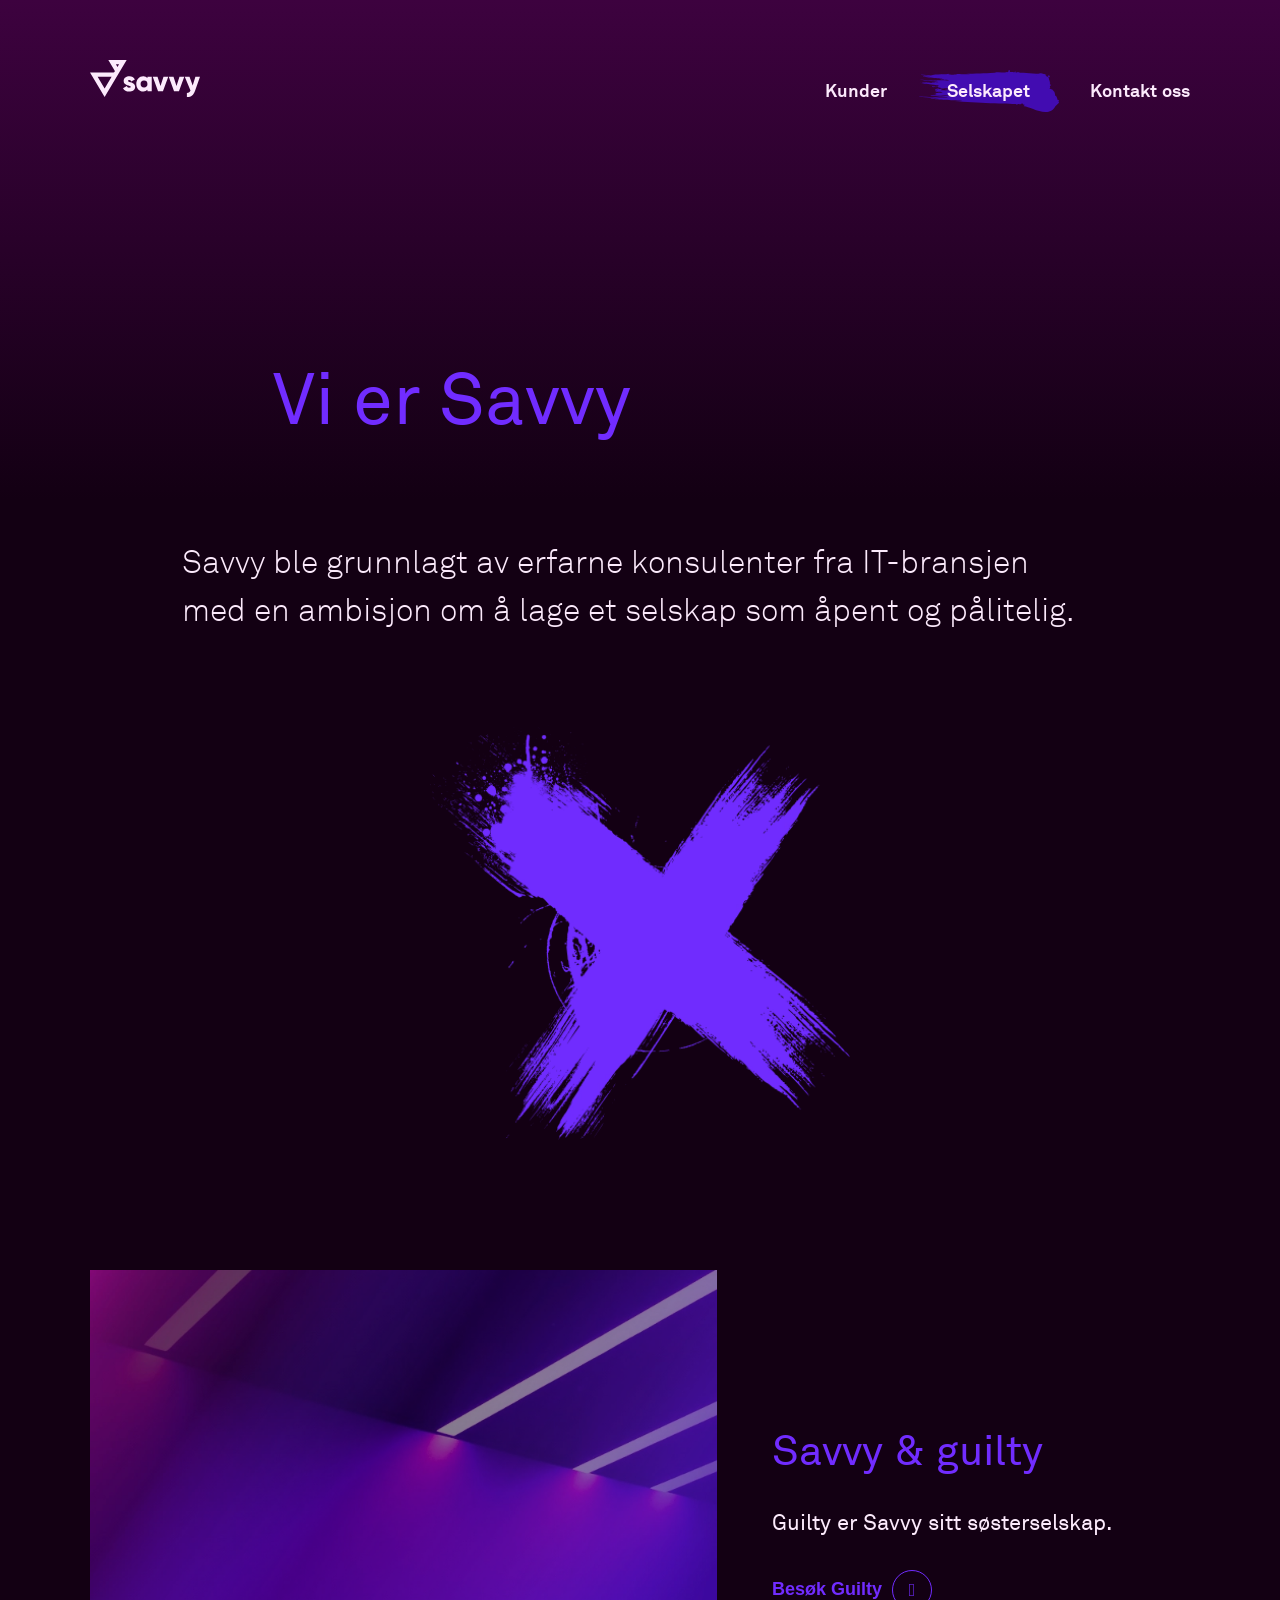
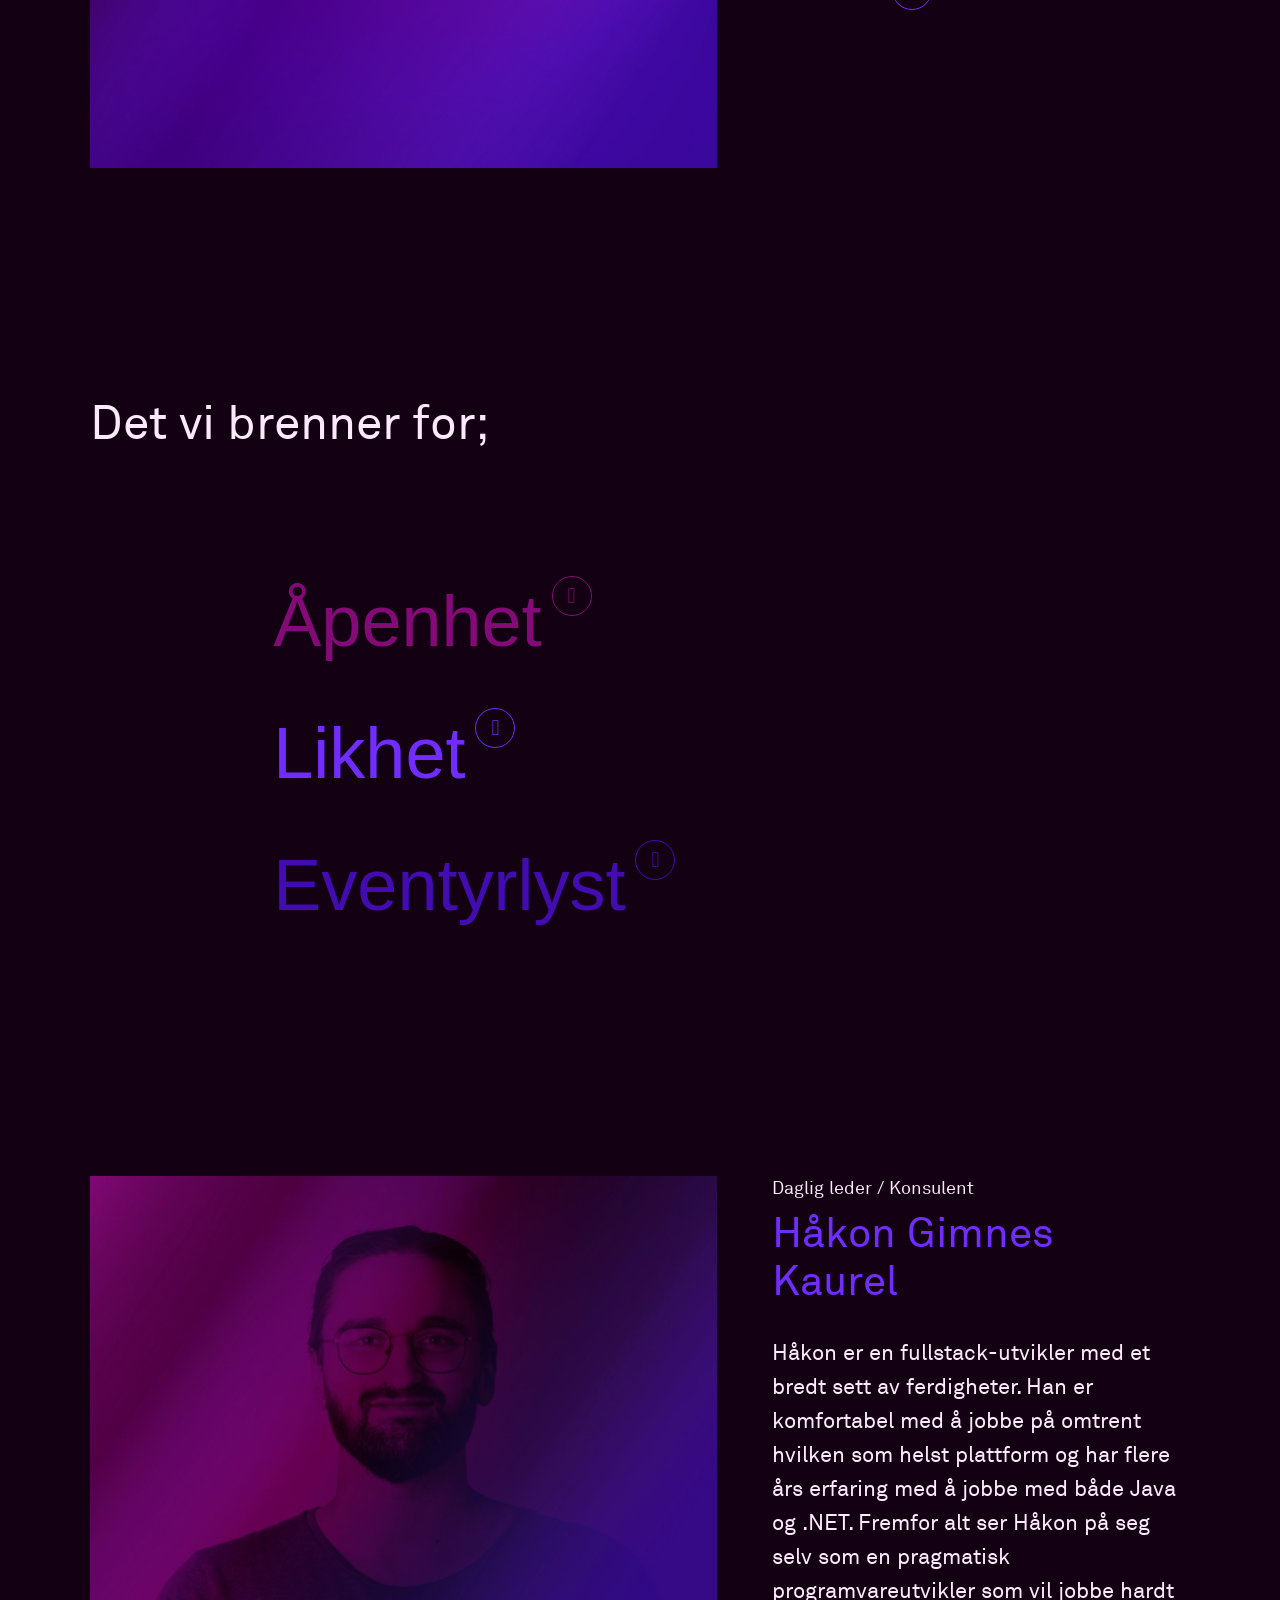
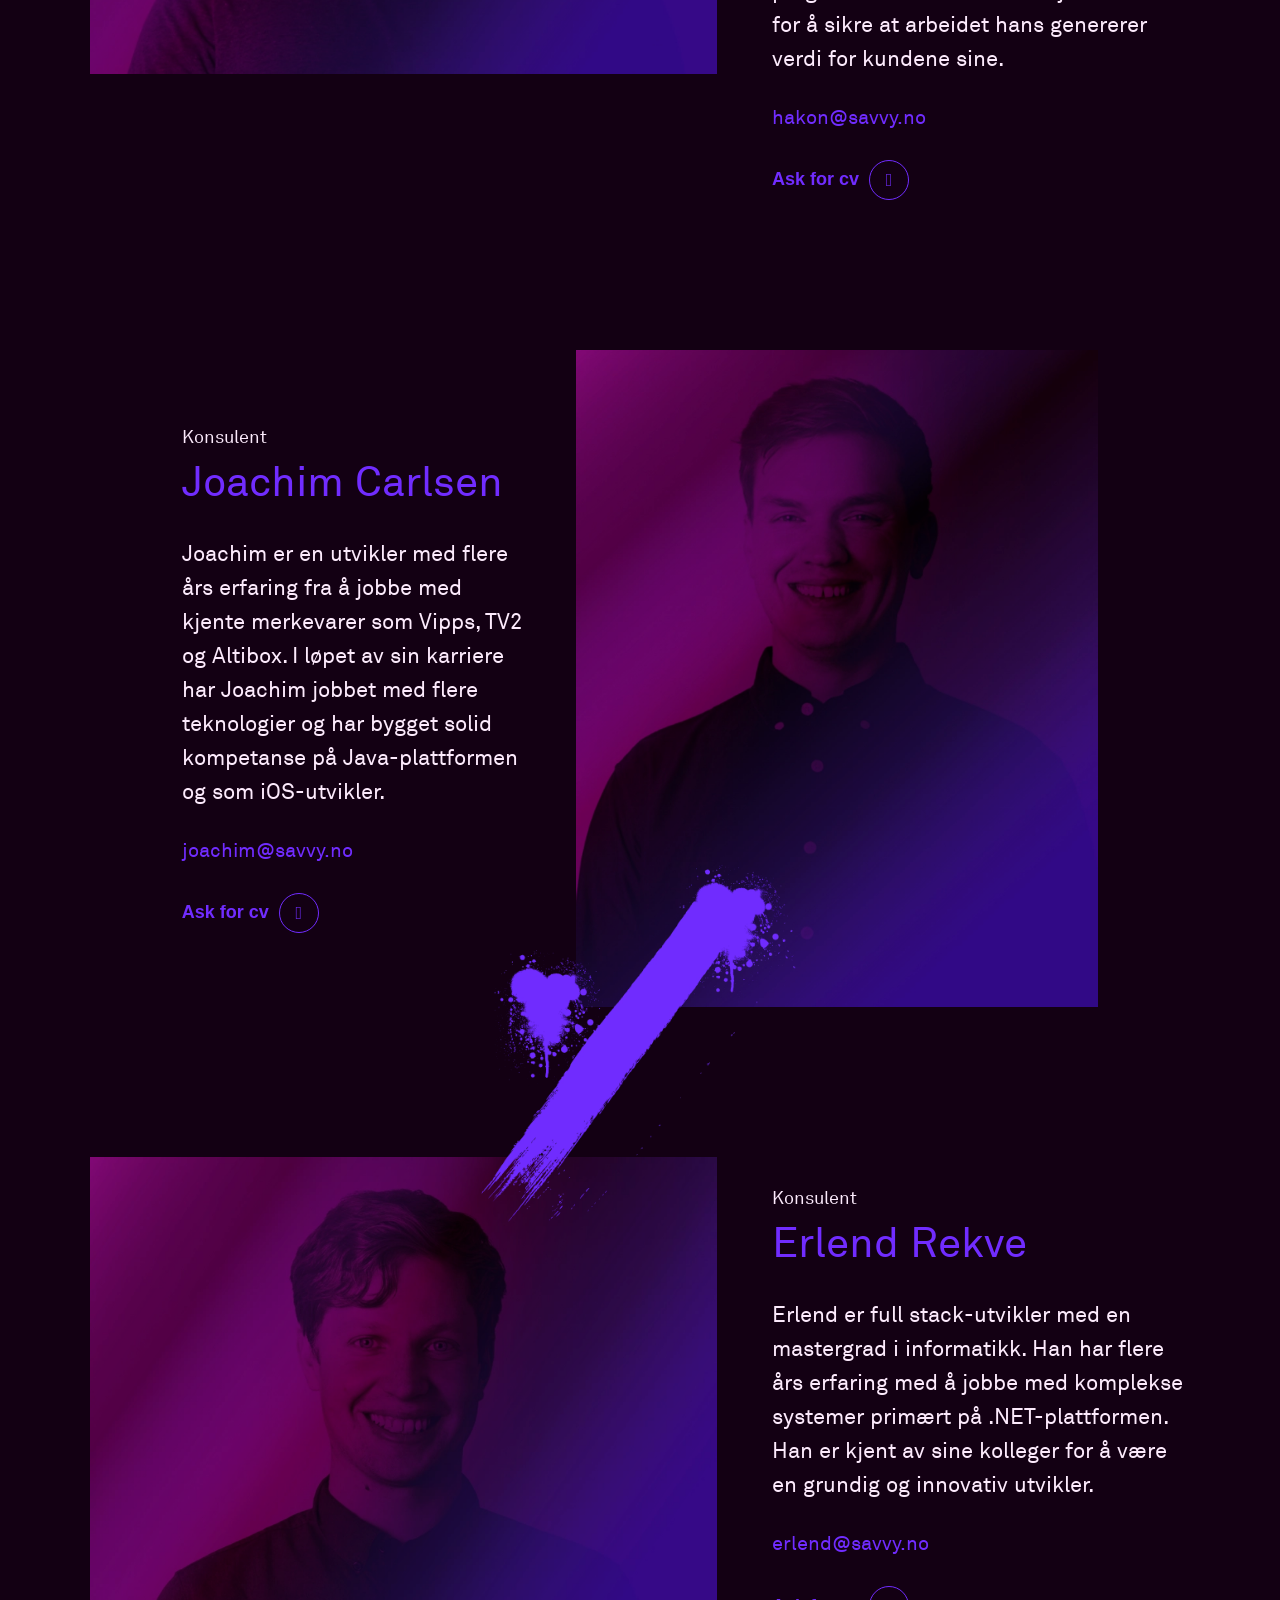
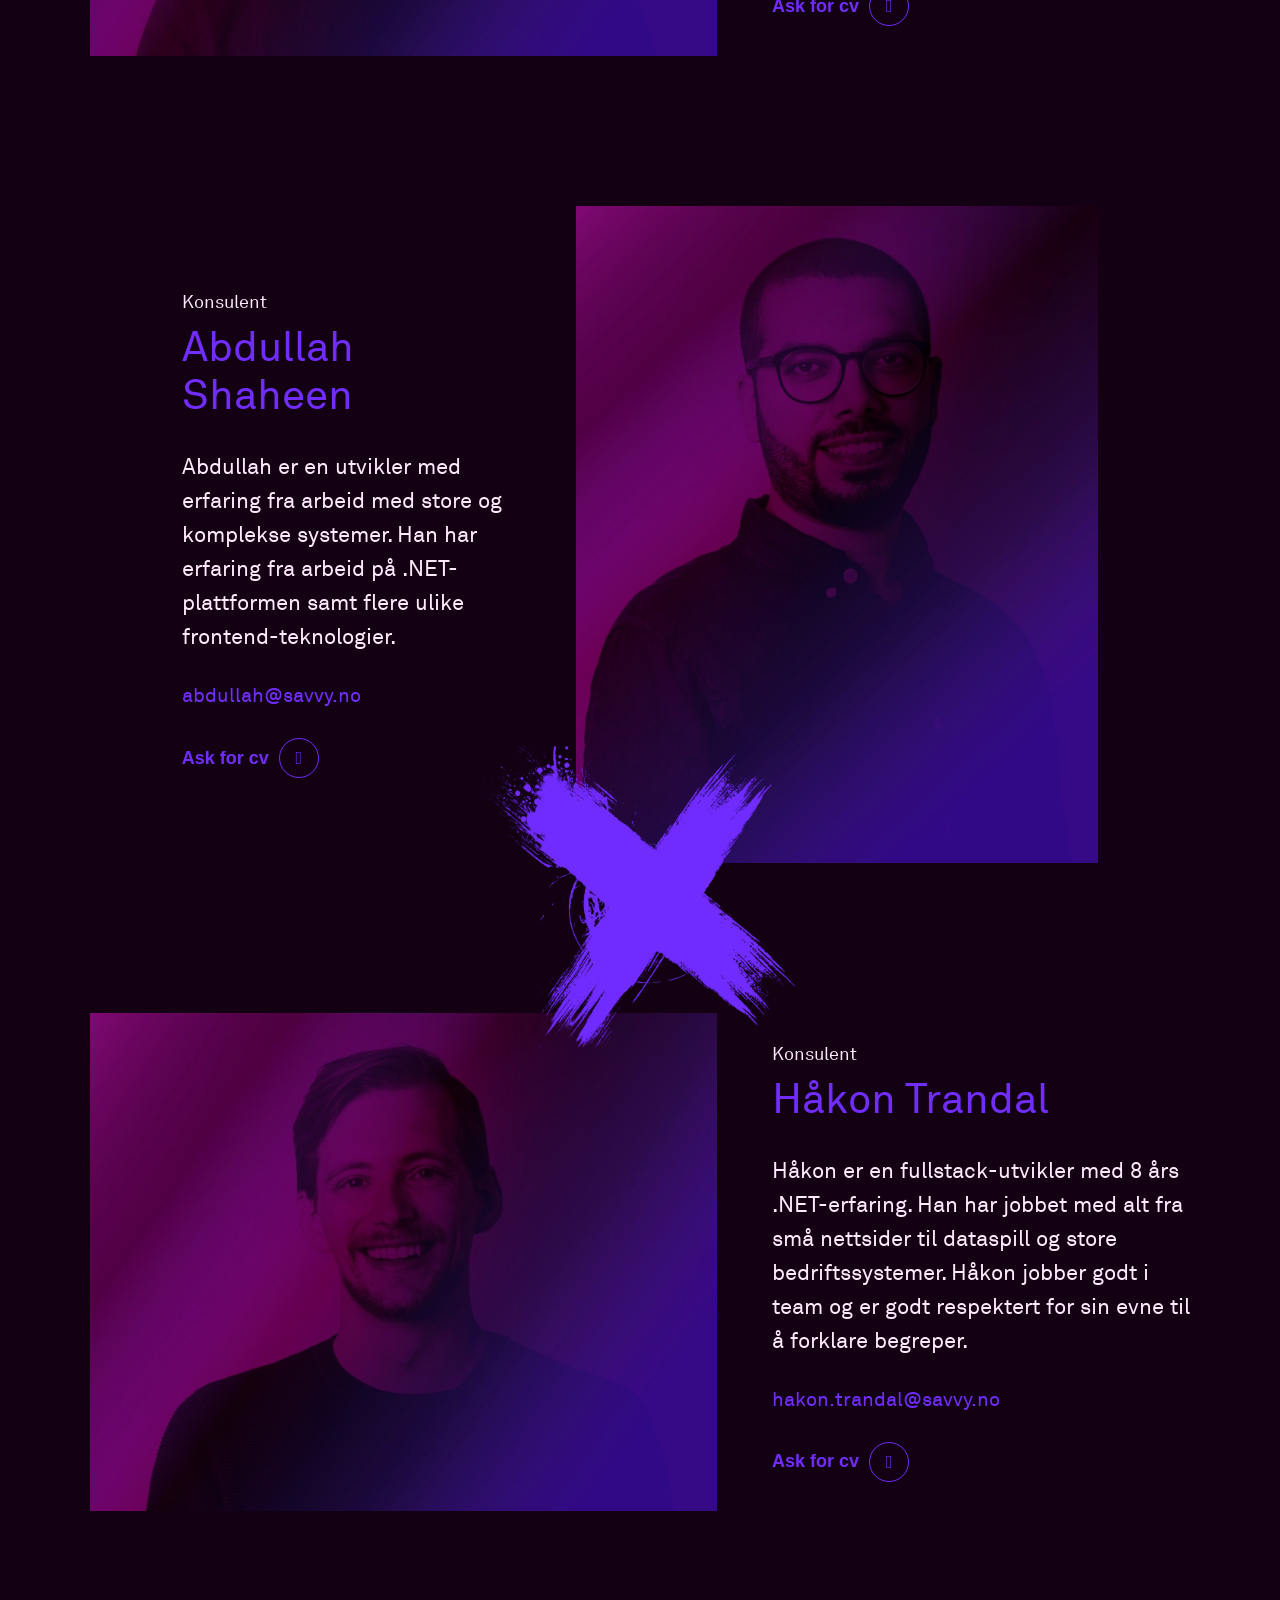
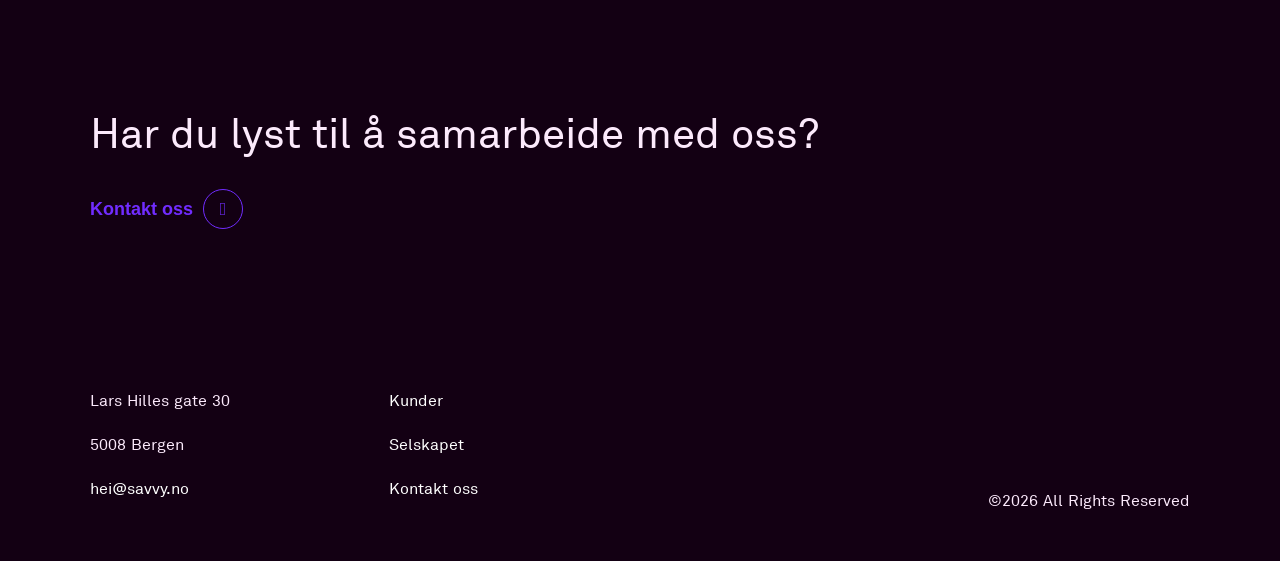
==== agency/index.html @ d8231110 "auto-update - 2022-02-04 08:45:28" ====
<!doctype html>
<html data-n-head-ssr lang="en" prefix="og: http://ogp.me/ns#" data-n-head="%7B%22lang%22:%7B%22ssr%22:%22en%22%7D,%22prefix%22:%7B%22ssr%22:%22og:%20http://ogp.me/ns#%22%7D%7D">
  <head>
    <title>savvy</title><meta data-n-head="ssr" charset="utf-8"><meta data-n-head="ssr" name="viewport" content="width=device-width,initial-scale=1"><meta data-n-head="ssr" data-hid="og:title" name="og:title" property="og:title" content="Savvy | Konsulentselskap med fokus på folk og nyskapning"><meta data-n-head="ssr" data-hid="og:type" name="og:type" property="og:type" content="website"><meta data-n-head="ssr" data-hid="og:url" name="og:url" property="og:url" content="https://savvy.no"><meta data-n-head="ssr" data-hid="og:image" name="og:image" property="og:image" content="https://savvy.no/images/savvy_og.png"><meta data-n-head="ssr" data-hid="og:description" name="og:description" property="og:description" content="Vi er Savvy, et konsulentselskap som ønsker å samle de triveligste og flinkeste teknologene, hvor fokuset skal være på de ansatte og innovasjon."><meta data-n-head="ssr" data-hid="og:image:alt" name="og:image:alt" property="og:image:alt" content="Savvy"><meta data-n-head="ssr" data-hid="description" name="description" content="This is our agency!"><link data-n-head="ssr" rel="icon" type="image/x-icon" href="/favicon.png"><script data-n-head="ssr" data-hid="gtm-script">window._gtm_init||(window._gtm_init=1,function(t,e,n,a,o){t[n]=1==t[n]||"yes"==e[n]||1==e[n]||1==e.msDoNotTrack||t[a]&&t[a][o]&&t[a][o]()?1:0}(window,navigator,"doNotTrack","external","msTrackingProtectionEnabled"),function(a,o,i,g,m){a[m]={},a._gtm_inject=function(t){var e,n;a.doNotTrack||a[m][t]||(a[m][t]=1,a[g]=a[g]||[],a[g].push({"gtm.start":(new Date).getTime(),event:"gtm.js"}),e=o.getElementsByTagName(i)[0],(n=o.createElement(i)).async=!0,n.src="https://www.googletagmanager.com/gtm.js?id="+t,e.parentNode.insertBefore(n,e))},a._gtm_inject("GTM-NCL695S")}(window,document,"script","dataLayer","_gtm_ids"))</script><link rel="preload" href="/_nuxt/3bd3997.js" as="script"><link rel="preload" href="/_nuxt/ba0e0f5.js" as="script"><link rel="preload" href="/_nuxt/c9b01bc.js" as="script"><link rel="preload" href="/_nuxt/2f95461.js" as="script"><link rel="preload" href="/_nuxt/d6977f6.js" as="script"><style data-vue-ssr-id="eeb1430e:0 12a843dd:0 132b19c5:0 e933454e:0 b08a66ae:0 517a8dd7:0 fa7ff0ca:0 5c346d62:0 7bfa4e34:0 61dab591:0 4977b148:0 29391186:0 f26c93b8:0">.container{margin-left:auto;margin-right:auto;padding-left:1.25rem;padding-right:1.25rem}@media screen and (max-width:576px){.container{max-width:100%}}@media screen and (min-width:576px)and (max-width:768px){.container{max-width:100%}}@media screen and (min-width:768px)and (max-width:992px){.container{max-width:100%}}@media screen and (min-width:992px)and (max-width:1200px){.container{max-width:960px}}@media screen and (min-width:1200px)and (max-width:1400px){.container{max-width:1140px}}@media screen and (min-width:1400px){.container{max-width:1320px}}.row{display:grid;grid-template-columns:repeat(24,1fr)}.column{grid-column:1/25}.column-1{grid-column:2/24}.column-2{grid-column:3/23}@media screen and (max-width:992px){.column-2{grid-column:1/25}}.column-3{grid-column:4/22}.column-4{grid-column:5/21}@media screen and (max-width:992px){.column-4{grid-column:1/25}}.column-5{grid-column:6/20}.column--offset-1\/2{grid-column-start:13}.column--span-1\/2{grid-column-end:span 12}body,html{margin:0;padding:0}section{margin-top:12.5rem;margin-bottom:12.5rem}@media screen and (max-width:768px){section{margin-top:6.25rem;margin-bottom:6.25rem}}img{width:100%;height:auto;display:block}address{font-style:normal}@font-face{font-family:Akkurat;src:url(/_nuxt/fonts/akkurat-bold.84fb80e.ttf);font-weight:700;font-display:swap}@font-face{font-family:Akkurat;src:url(/_nuxt/fonts/akkurat.b243cfd.ttf);font-weight:400;font-display:swap}@font-face{font-family:Akkurat;src:url(/_nuxt/fonts/akkurat-light.645acec.ttf);font-weight:300;font-display:swap}@font-face{font-family:Akkurat;src:url(/_nuxt/fonts/akkurat-italic.4941abc.ttf);font-style:italic;font-display:swap}body,html{font-family:Akkurat,Arial,Helvetica,sans-serif;color:#fceafc}.h1,h1{font-size:4.5rem;line-height:4.75rem;font-weight:400;color:#712cff;margin-bottom:1rem;display:block}@media screen and (max-width:768px){.h1,h1{font-size:3.125rem}}.h2,h2{font-size:3rem;line-height:7rem;margin-bottom:6.25rem}.h2,.h3,h2,h3{color:#712cff;font-weight:400;display:block}.h3,h3{font-size:2.625rem;line-height:3rem}.h3,h3,p{margin-bottom:1.875rem}p{font-size:1.375rem;font-weight:400;line-height:2.125rem;display:block}.paragraph-small{font-size:1.25rem;line-height:1.5rem;margin-bottom:1.875rem}.paragraph-large{font-size:2rem;font-weight:300;line-height:3rem}a{text-decoration:none;display:inline-block}a.focus-visible,a:focus-visible{outline:1px solid #fff;outline-offset:.625rem}a:hover{color:#712cff}small{font-size:1.125rem;margin-bottom:.625rem}.smaller,small{line-height:1.5rem;display:block}.smaller{font-size:1rem}.relative{position:relative}.overflow-hidden{overflow:hidden}.bg-background{background-color:#130013}.border-color-background{border-color:#130013}.color-background{color:#130013}.bg-background-light{background-color:rgba(0,0,0,.16078)}.border-color-background-light{border-color:rgba(0,0,0,.16078)}.color-background-light{color:rgba(0,0,0,.16078)}.bg-secondary{background-color:#fceafc}.border-color-secondary{border-color:#fceafc}.color-secondary{color:#fceafc}.bg-magenta{background-color:#e01de0}.border-color-magenta{border-color:#e01de0}.color-magenta{color:#e01de0}.bg-secondary-dark{background-color:#830a77}.border-color-secondary-dark{border-color:#830a77}.color-secondary-dark{color:#830a77}.bg-secondary-darker{background-color:#3d023f}.border-color-secondary-darker{border-color:#3d023f}.color-secondary-darker{color:#3d023f}.bg-primary-dark{background-color:#420cb1}.border-color-primary-dark{border-color:#420cb1}.color-primary-dark{color:#420cb1}.bg-primary{background-color:#712cff}.border-color-primary{border-color:#712cff}.color-primary{color:#712cff}.sr-only:not(:focus):not(:active){clip:rect(0 0 0 0);-webkit-clip-path:inset(50%);clip-path:inset(50%);height:1px;overflow:hidden;position:absolute;white-space:nowrap;width:1px}.vertical-align-center{display:grid;justify-items:start;align-content:center;height:100%}/*!
 * Font Awesome Pro 5.15.4 by @fontawesome - https://fontawesome.com
 * License - https://fontawesome.com/license (Commercial License)
 */.fa,.fab,.fad,.fal,.far,.fas{-moz-osx-font-smoothing:grayscale;-webkit-font-smoothing:antialiased;display:inline-block;font-style:normal;font-feature-settings:normal;font-variant:normal;text-rendering:auto;line-height:1}.fa-lg{font-size:1.33333em;line-height:.75em;vertical-align:-.0667em}.fa-xs{font-size:.75em}.fa-sm{font-size:.875em}.fa-1x{font-size:1em}.fa-2x{font-size:2em}.fa-3x{font-size:3em}.fa-4x{font-size:4em}.fa-5x{font-size:5em}.fa-6x{font-size:6em}.fa-7x{font-size:7em}.fa-8x{font-size:8em}.fa-9x{font-size:9em}.fa-10x{font-size:10em}.fa-fw{text-align:center;width:1.25em}.fa-ul{list-style-type:none;margin-left:2.5em;padding-left:0}.fa-ul>li{position:relative}.fa-li{left:-2em;position:absolute;text-align:center;width:2em;line-height:inherit}.fa-border{border:.08em solid #eee;border-radius:.1em;padding:.2em .25em .15em}.fa-pull-left{float:left}.fa-pull-right{float:right}.fa.fa-pull-left,.fab.fa-pull-left,.fal.fa-pull-left,.far.fa-pull-left,.fas.fa-pull-left{margin-right:.3em}.fa.fa-pull-right,.fab.fa-pull-right,.fal.fa-pull-right,.far.fa-pull-right,.fas.fa-pull-right{margin-left:.3em}.fa-spin{-webkit-animation:fa-spin 2s linear infinite;animation:fa-spin 2s linear infinite}.fa-pulse{-webkit-animation:fa-spin 1s steps(8) infinite;animation:fa-spin 1s steps(8) infinite}@-webkit-keyframes fa-spin{0%{transform:rotate(0)}to{transform:rotate(1turn)}}@keyframes fa-spin{0%{transform:rotate(0)}to{transform:rotate(1turn)}}.fa-rotate-90{transform:rotate(90deg)}.fa-rotate-180{transform:rotate(180deg)}.fa-rotate-270{transform:rotate(270deg)}.fa-flip-horizontal{transform:scaleX(-1)}.fa-flip-vertical{transform:scaleY(-1)}.fa-flip-both,.fa-flip-horizontal.fa-flip-vertical{transform:scale(-1)}:root .fa-flip-both,:root .fa-flip-horizontal,:root .fa-flip-vertical,:root .fa-rotate-180,:root .fa-rotate-270,:root .fa-rotate-90{filter:none}.fa-stack{display:inline-block;height:2em;line-height:2em;position:relative;vertical-align:middle;width:2.5em}.fa-stack-1x,.fa-stack-2x{left:0;position:absolute;text-align:center;width:100%}.fa-stack-1x{line-height:inherit}.fa-stack-2x{font-size:2em}.fa-inverse{color:#fff}.fa-500px:before{content:"\f26e"}.fa-abacus:before{content:"\f640"}.fa-accessible-icon:before{content:"\f368"}.fa-accusoft:before{content:"\f369"}.fa-acorn:before{content:"\f6ae"}.fa-acquisitions-incorporated:before{content:"\f6af"}.fa-ad:before{content:"\f641"}.fa-address-book:before{content:"\f2b9"}.fa-address-card:before{content:"\f2bb"}.fa-adjust:before{content:"\f042"}.fa-adn:before{content:"\f170"}.fa-adversal:before{content:"\f36a"}.fa-affiliatetheme:before{content:"\f36b"}.fa-air-conditioner:before{content:"\f8f4"}.fa-air-freshener:before{content:"\f5d0"}.fa-airbnb:before{content:"\f834"}.fa-alarm-clock:before{content:"\f34e"}.fa-alarm-exclamation:before{content:"\f843"}.fa-alarm-plus:before{content:"\f844"}.fa-alarm-snooze:before{content:"\f845"}.fa-album:before{content:"\f89f"}.fa-album-collection:before{content:"\f8a0"}.fa-algolia:before{content:"\f36c"}.fa-alicorn:before{content:"\f6b0"}.fa-alien:before{content:"\f8f5"}.fa-alien-monster:before{content:"\f8f6"}.fa-align-center:before{content:"\f037"}.fa-align-justify:before{content:"\f039"}.fa-align-left:before{content:"\f036"}.fa-align-right:before{content:"\f038"}.fa-align-slash:before{content:"\f846"}.fa-alipay:before{content:"\f642"}.fa-allergies:before{content:"\f461"}.fa-amazon:before{content:"\f270"}.fa-amazon-pay:before{content:"\f42c"}.fa-ambulance:before{content:"\f0f9"}.fa-american-sign-language-interpreting:before{content:"\f2a3"}.fa-amilia:before{content:"\f36d"}.fa-amp-guitar:before{content:"\f8a1"}.fa-analytics:before{content:"\f643"}.fa-anchor:before{content:"\f13d"}.fa-android:before{content:"\f17b"}.fa-angel:before{content:"\f779"}.fa-angellist:before{content:"\f209"}.fa-angle-double-down:before{content:"\f103"}.fa-angle-double-left:before{content:"\f100"}.fa-angle-double-right:before{content:"\f101"}.fa-angle-double-up:before{content:"\f102"}.fa-angle-down:before{content:"\f107"}.fa-angle-left:before{content:"\f104"}.fa-angle-right:before{content:"\f105"}.fa-angle-up:before{content:"\f106"}.fa-angry:before{content:"\f556"}.fa-angrycreative:before{content:"\f36e"}.fa-angular:before{content:"\f420"}.fa-ankh:before{content:"\f644"}.fa-app-store:before{content:"\f36f"}.fa-app-store-ios:before{content:"\f370"}.fa-apper:before{content:"\f371"}.fa-apple:before{content:"\f179"}.fa-apple-alt:before{content:"\f5d1"}.fa-apple-crate:before{content:"\f6b1"}.fa-apple-pay:before{content:"\f415"}.fa-archive:before{content:"\f187"}.fa-archway:before{content:"\f557"}.fa-arrow-alt-circle-down:before{content:"\f358"}.fa-arrow-alt-circle-left:before{content:"\f359"}.fa-arrow-alt-circle-right:before{content:"\f35a"}.fa-arrow-alt-circle-up:before{content:"\f35b"}.fa-arrow-alt-down:before{content:"\f354"}.fa-arrow-alt-from-bottom:before{content:"\f346"}.fa-arrow-alt-from-left:before{content:"\f347"}.fa-arrow-alt-from-right:before{content:"\f348"}.fa-arrow-alt-from-top:before{content:"\f349"}.fa-arrow-alt-left:before{content:"\f355"}.fa-arrow-alt-right:before{content:"\f356"}.fa-arrow-alt-square-down:before{content:"\f350"}.fa-arrow-alt-square-left:before{content:"\f351"}.fa-arrow-alt-square-right:before{content:"\f352"}.fa-arrow-alt-square-up:before{content:"\f353"}.fa-arrow-alt-to-bottom:before{content:"\f34a"}.fa-arrow-alt-to-left:before{content:"\f34b"}.fa-arrow-alt-to-right:before{content:"\f34c"}.fa-arrow-alt-to-top:before{content:"\f34d"}.fa-arrow-alt-up:before{content:"\f357"}.fa-arrow-circle-down:before{content:"\f0ab"}.fa-arrow-circle-left:before{content:"\f0a8"}.fa-arrow-circle-right:before{content:"\f0a9"}.fa-arrow-circle-up:before{content:"\f0aa"}.fa-arrow-down:before{content:"\f063"}.fa-arrow-from-bottom:before{content:"\f342"}.fa-arrow-from-left:before{content:"\f343"}.fa-arrow-from-right:before{content:"\f344"}.fa-arrow-from-top:before{content:"\f345"}.fa-arrow-left:before{content:"\f060"}.fa-arrow-right:before{content:"\f061"}.fa-arrow-square-down:before{content:"\f339"}.fa-arrow-square-left:before{content:"\f33a"}.fa-arrow-square-right:before{content:"\f33b"}.fa-arrow-square-up:before{content:"\f33c"}.fa-arrow-to-bottom:before{content:"\f33d"}.fa-arrow-to-left:before{content:"\f33e"}.fa-arrow-to-right:before{content:"\f340"}.fa-arrow-to-top:before{content:"\f341"}.fa-arrow-up:before{content:"\f062"}.fa-arrows:before{content:"\f047"}.fa-arrows-alt:before{content:"\f0b2"}.fa-arrows-alt-h:before{content:"\f337"}.fa-arrows-alt-v:before{content:"\f338"}.fa-arrows-h:before{content:"\f07e"}.fa-arrows-v:before{content:"\f07d"}.fa-artstation:before{content:"\f77a"}.fa-assistive-listening-systems:before{content:"\f2a2"}.fa-asterisk:before{content:"\f069"}.fa-asymmetrik:before{content:"\f372"}.fa-at:before{content:"\f1fa"}.fa-atlas:before{content:"\f558"}.fa-atlassian:before{content:"\f77b"}.fa-atom:before{content:"\f5d2"}.fa-atom-alt:before{content:"\f5d3"}.fa-audible:before{content:"\f373"}.fa-audio-description:before{content:"\f29e"}.fa-autoprefixer:before{content:"\f41c"}.fa-avianex:before{content:"\f374"}.fa-aviato:before{content:"\f421"}.fa-award:before{content:"\f559"}.fa-aws:before{content:"\f375"}.fa-axe:before{content:"\f6b2"}.fa-axe-battle:before{content:"\f6b3"}.fa-baby:before{content:"\f77c"}.fa-baby-carriage:before{content:"\f77d"}.fa-backpack:before{content:"\f5d4"}.fa-backspace:before{content:"\f55a"}.fa-backward:before{content:"\f04a"}.fa-bacon:before{content:"\f7e5"}.fa-bacteria:before{content:"\e059"}.fa-bacterium:before{content:"\e05a"}.fa-badge:before{content:"\f335"}.fa-badge-check:before{content:"\f336"}.fa-badge-dollar:before{content:"\f645"}.fa-badge-percent:before{content:"\f646"}.fa-badge-sheriff:before{content:"\f8a2"}.fa-badger-honey:before{content:"\f6b4"}.fa-bags-shopping:before{content:"\f847"}.fa-bahai:before{content:"\f666"}.fa-balance-scale:before{content:"\f24e"}.fa-balance-scale-left:before{content:"\f515"}.fa-balance-scale-right:before{content:"\f516"}.fa-ball-pile:before{content:"\f77e"}.fa-ballot:before{content:"\f732"}.fa-ballot-check:before{content:"\f733"}.fa-ban:before{content:"\f05e"}.fa-band-aid:before{content:"\f462"}.fa-bandcamp:before{content:"\f2d5"}.fa-banjo:before{content:"\f8a3"}.fa-barcode:before{content:"\f02a"}.fa-barcode-alt:before{content:"\f463"}.fa-barcode-read:before{content:"\f464"}.fa-barcode-scan:before{content:"\f465"}.fa-bars:before{content:"\f0c9"}.fa-baseball:before{content:"\f432"}.fa-baseball-ball:before{content:"\f433"}.fa-basketball-ball:before{content:"\f434"}.fa-basketball-hoop:before{content:"\f435"}.fa-bat:before{content:"\f6b5"}.fa-bath:before{content:"\f2cd"}.fa-battery-bolt:before{content:"\f376"}.fa-battery-empty:before{content:"\f244"}.fa-battery-full:before{content:"\f240"}.fa-battery-half:before{content:"\f242"}.fa-battery-quarter:before{content:"\f243"}.fa-battery-slash:before{content:"\f377"}.fa-battery-three-quarters:before{content:"\f241"}.fa-battle-net:before{content:"\f835"}.fa-bed:before{content:"\f236"}.fa-bed-alt:before{content:"\f8f7"}.fa-bed-bunk:before{content:"\f8f8"}.fa-bed-empty:before{content:"\f8f9"}.fa-beer:before{content:"\f0fc"}.fa-behance:before{content:"\f1b4"}.fa-behance-square:before{content:"\f1b5"}.fa-bell:before{content:"\f0f3"}.fa-bell-exclamation:before{content:"\f848"}.fa-bell-on:before{content:"\f8fa"}.fa-bell-plus:before{content:"\f849"}.fa-bell-school:before{content:"\f5d5"}.fa-bell-school-slash:before{content:"\f5d6"}.fa-bell-slash:before{content:"\f1f6"}.fa-bells:before{content:"\f77f"}.fa-betamax:before{content:"\f8a4"}.fa-bezier-curve:before{content:"\f55b"}.fa-bible:before{content:"\f647"}.fa-bicycle:before{content:"\f206"}.fa-biking:before{content:"\f84a"}.fa-biking-mountain:before{content:"\f84b"}.fa-bimobject:before{content:"\f378"}.fa-binoculars:before{content:"\f1e5"}.fa-biohazard:before{content:"\f780"}.fa-birthday-cake:before{content:"\f1fd"}.fa-bitbucket:before{content:"\f171"}.fa-bitcoin:before{content:"\f379"}.fa-bity:before{content:"\f37a"}.fa-black-tie:before{content:"\f27e"}.fa-blackberry:before{content:"\f37b"}.fa-blanket:before{content:"\f498"}.fa-blender:before{content:"\f517"}.fa-blender-phone:before{content:"\f6b6"}.fa-blind:before{content:"\f29d"}.fa-blinds:before{content:"\f8fb"}.fa-blinds-open:before{content:"\f8fc"}.fa-blinds-raised:before{content:"\f8fd"}.fa-blog:before{content:"\f781"}.fa-blogger:before{content:"\f37c"}.fa-blogger-b:before{content:"\f37d"}.fa-bluetooth:before{content:"\f293"}.fa-bluetooth-b:before{content:"\f294"}.fa-bold:before{content:"\f032"}.fa-bolt:before{content:"\f0e7"}.fa-bomb:before{content:"\f1e2"}.fa-bone:before{content:"\f5d7"}.fa-bone-break:before{content:"\f5d8"}.fa-bong:before{content:"\f55c"}.fa-book:before{content:"\f02d"}.fa-book-alt:before{content:"\f5d9"}.fa-book-dead:before{content:"\f6b7"}.fa-book-heart:before{content:"\f499"}.fa-book-medical:before{content:"\f7e6"}.fa-book-open:before{content:"\f518"}.fa-book-reader:before{content:"\f5da"}.fa-book-spells:before{content:"\f6b8"}.fa-book-user:before{content:"\f7e7"}.fa-bookmark:before{content:"\f02e"}.fa-books:before{content:"\f5db"}.fa-books-medical:before{content:"\f7e8"}.fa-boombox:before{content:"\f8a5"}.fa-boot:before{content:"\f782"}.fa-booth-curtain:before{content:"\f734"}.fa-bootstrap:before{content:"\f836"}.fa-border-all:before{content:"\f84c"}.fa-border-bottom:before{content:"\f84d"}.fa-border-center-h:before{content:"\f89c"}.fa-border-center-v:before{content:"\f89d"}.fa-border-inner:before{content:"\f84e"}.fa-border-left:before{content:"\f84f"}.fa-border-none:before{content:"\f850"}.fa-border-outer:before{content:"\f851"}.fa-border-right:before{content:"\f852"}.fa-border-style:before{content:"\f853"}.fa-border-style-alt:before{content:"\f854"}.fa-border-top:before{content:"\f855"}.fa-bow-arrow:before{content:"\f6b9"}.fa-bowling-ball:before{content:"\f436"}.fa-bowling-pins:before{content:"\f437"}.fa-box:before{content:"\f466"}.fa-box-alt:before{content:"\f49a"}.fa-box-ballot:before{content:"\f735"}.fa-box-check:before{content:"\f467"}.fa-box-fragile:before{content:"\f49b"}.fa-box-full:before{content:"\f49c"}.fa-box-heart:before{content:"\f49d"}.fa-box-open:before{content:"\f49e"}.fa-box-tissue:before{content:"\e05b"}.fa-box-up:before{content:"\f49f"}.fa-box-usd:before{content:"\f4a0"}.fa-boxes:before{content:"\f468"}.fa-boxes-alt:before{content:"\f4a1"}.fa-boxing-glove:before{content:"\f438"}.fa-brackets:before{content:"\f7e9"}.fa-brackets-curly:before{content:"\f7ea"}.fa-braille:before{content:"\f2a1"}.fa-brain:before{content:"\f5dc"}.fa-bread-loaf:before{content:"\f7eb"}.fa-bread-slice:before{content:"\f7ec"}.fa-briefcase:before{content:"\f0b1"}.fa-briefcase-medical:before{content:"\f469"}.fa-bring-forward:before{content:"\f856"}.fa-bring-front:before{content:"\f857"}.fa-broadcast-tower:before{content:"\f519"}.fa-broom:before{content:"\f51a"}.fa-browser:before{content:"\f37e"}.fa-brush:before{content:"\f55d"}.fa-btc:before{content:"\f15a"}.fa-buffer:before{content:"\f837"}.fa-bug:before{content:"\f188"}.fa-building:before{content:"\f1ad"}.fa-bullhorn:before{content:"\f0a1"}.fa-bullseye:before{content:"\f140"}.fa-bullseye-arrow:before{content:"\f648"}.fa-bullseye-pointer:before{content:"\f649"}.fa-burger-soda:before{content:"\f858"}.fa-burn:before{content:"\f46a"}.fa-buromobelexperte:before{content:"\f37f"}.fa-burrito:before{content:"\f7ed"}.fa-bus:before{content:"\f207"}.fa-bus-alt:before{content:"\f55e"}.fa-bus-school:before{content:"\f5dd"}.fa-business-time:before{content:"\f64a"}.fa-buy-n-large:before{content:"\f8a6"}.fa-buysellads:before{content:"\f20d"}.fa-cabinet-filing:before{content:"\f64b"}.fa-cactus:before{content:"\f8a7"}.fa-calculator:before{content:"\f1ec"}.fa-calculator-alt:before{content:"\f64c"}.fa-calendar:before{content:"\f133"}.fa-calendar-alt:before{content:"\f073"}.fa-calendar-check:before{content:"\f274"}.fa-calendar-day:before{content:"\f783"}.fa-calendar-edit:before{content:"\f333"}.fa-calendar-exclamation:before{content:"\f334"}.fa-calendar-minus:before{content:"\f272"}.fa-calendar-plus:before{content:"\f271"}.fa-calendar-star:before{content:"\f736"}.fa-calendar-times:before{content:"\f273"}.fa-calendar-week:before{content:"\f784"}.fa-camcorder:before{content:"\f8a8"}.fa-camera:before{content:"\f030"}.fa-camera-alt:before{content:"\f332"}.fa-camera-home:before{content:"\f8fe"}.fa-camera-movie:before{content:"\f8a9"}.fa-camera-polaroid:before{content:"\f8aa"}.fa-camera-retro:before{content:"\f083"}.fa-campfire:before{content:"\f6ba"}.fa-campground:before{content:"\f6bb"}.fa-canadian-maple-leaf:before{content:"\f785"}.fa-candle-holder:before{content:"\f6bc"}.fa-candy-cane:before{content:"\f786"}.fa-candy-corn:before{content:"\f6bd"}.fa-cannabis:before{content:"\f55f"}.fa-capsules:before{content:"\f46b"}.fa-car:before{content:"\f1b9"}.fa-car-alt:before{content:"\f5de"}.fa-car-battery:before{content:"\f5df"}.fa-car-building:before{content:"\f859"}.fa-car-bump:before{content:"\f5e0"}.fa-car-bus:before{content:"\f85a"}.fa-car-crash:before{content:"\f5e1"}.fa-car-garage:before{content:"\f5e2"}.fa-car-mechanic:before{content:"\f5e3"}.fa-car-side:before{content:"\f5e4"}.fa-car-tilt:before{content:"\f5e5"}.fa-car-wash:before{content:"\f5e6"}.fa-caravan:before{content:"\f8ff"}.fa-caravan-alt:before{content:"\e000"}.fa-caret-circle-down:before{content:"\f32d"}.fa-caret-circle-left:before{content:"\f32e"}.fa-caret-circle-right:before{content:"\f330"}.fa-caret-circle-up:before{content:"\f331"}.fa-caret-down:before{content:"\f0d7"}.fa-caret-left:before{content:"\f0d9"}.fa-caret-right:before{content:"\f0da"}.fa-caret-square-down:before{content:"\f150"}.fa-caret-square-left:before{content:"\f191"}.fa-caret-square-right:before{content:"\f152"}.fa-caret-square-up:before{content:"\f151"}.fa-caret-up:before{content:"\f0d8"}.fa-carrot:before{content:"\f787"}.fa-cars:before{content:"\f85b"}.fa-cart-arrow-down:before{content:"\f218"}.fa-cart-plus:before{content:"\f217"}.fa-cash-register:before{content:"\f788"}.fa-cassette-tape:before{content:"\f8ab"}.fa-cat:before{content:"\f6be"}.fa-cat-space:before{content:"\e001"}.fa-cauldron:before{content:"\f6bf"}.fa-cc-amazon-pay:before{content:"\f42d"}.fa-cc-amex:before{content:"\f1f3"}.fa-cc-apple-pay:before{content:"\f416"}.fa-cc-diners-club:before{content:"\f24c"}.fa-cc-discover:before{content:"\f1f2"}.fa-cc-jcb:before{content:"\f24b"}.fa-cc-mastercard:before{content:"\f1f1"}.fa-cc-paypal:before{content:"\f1f4"}.fa-cc-stripe:before{content:"\f1f5"}.fa-cc-visa:before{content:"\f1f0"}.fa-cctv:before{content:"\f8ac"}.fa-centercode:before{content:"\f380"}.fa-centos:before{content:"\f789"}.fa-certificate:before{content:"\f0a3"}.fa-chair:before{content:"\f6c0"}.fa-chair-office:before{content:"\f6c1"}.fa-chalkboard:before{content:"\f51b"}.fa-chalkboard-teacher:before{content:"\f51c"}.fa-charging-station:before{content:"\f5e7"}.fa-chart-area:before{content:"\f1fe"}.fa-chart-bar:before{content:"\f080"}.fa-chart-line:before{content:"\f201"}.fa-chart-line-down:before{content:"\f64d"}.fa-chart-network:before{content:"\f78a"}.fa-chart-pie:before{content:"\f200"}.fa-chart-pie-alt:before{content:"\f64e"}.fa-chart-scatter:before{content:"\f7ee"}.fa-check:before{content:"\f00c"}.fa-check-circle:before{content:"\f058"}.fa-check-double:before{content:"\f560"}.fa-check-square:before{content:"\f14a"}.fa-cheese:before{content:"\f7ef"}.fa-cheese-swiss:before{content:"\f7f0"}.fa-cheeseburger:before{content:"\f7f1"}.fa-chess:before{content:"\f439"}.fa-chess-bishop:before{content:"\f43a"}.fa-chess-bishop-alt:before{content:"\f43b"}.fa-chess-board:before{content:"\f43c"}.fa-chess-clock:before{content:"\f43d"}.fa-chess-clock-alt:before{content:"\f43e"}.fa-chess-king:before{content:"\f43f"}.fa-chess-king-alt:before{content:"\f440"}.fa-chess-knight:before{content:"\f441"}.fa-chess-knight-alt:before{content:"\f442"}.fa-chess-pawn:before{content:"\f443"}.fa-chess-pawn-alt:before{content:"\f444"}.fa-chess-queen:before{content:"\f445"}.fa-chess-queen-alt:before{content:"\f446"}.fa-chess-rook:before{content:"\f447"}.fa-chess-rook-alt:before{content:"\f448"}.fa-chevron-circle-down:before{content:"\f13a"}.fa-chevron-circle-left:before{content:"\f137"}.fa-chevron-circle-right:before{content:"\f138"}.fa-chevron-circle-up:before{content:"\f139"}.fa-chevron-double-down:before{content:"\f322"}.fa-chevron-double-left:before{content:"\f323"}.fa-chevron-double-right:before{content:"\f324"}.fa-chevron-double-up:before{content:"\f325"}.fa-chevron-down:before{content:"\f078"}.fa-chevron-left:before{content:"\f053"}.fa-chevron-right:before{content:"\f054"}.fa-chevron-square-down:before{content:"\f329"}.fa-chevron-square-left:before{content:"\f32a"}.fa-chevron-square-right:before{content:"\f32b"}.fa-chevron-square-up:before{content:"\f32c"}.fa-chevron-up:before{content:"\f077"}.fa-child:before{content:"\f1ae"}.fa-chimney:before{content:"\f78b"}.fa-chrome:before{content:"\f268"}.fa-chromecast:before{content:"\f838"}.fa-church:before{content:"\f51d"}.fa-circle:before{content:"\f111"}.fa-circle-notch:before{content:"\f1ce"}.fa-city:before{content:"\f64f"}.fa-clarinet:before{content:"\f8ad"}.fa-claw-marks:before{content:"\f6c2"}.fa-clinic-medical:before{content:"\f7f2"}.fa-clipboard:before{content:"\f328"}.fa-clipboard-check:before{content:"\f46c"}.fa-clipboard-list:before{content:"\f46d"}.fa-clipboard-list-check:before{content:"\f737"}.fa-clipboard-prescription:before{content:"\f5e8"}.fa-clipboard-user:before{content:"\f7f3"}.fa-clock:before{content:"\f017"}.fa-clone:before{content:"\f24d"}.fa-closed-captioning:before{content:"\f20a"}.fa-cloud:before{content:"\f0c2"}.fa-cloud-download:before{content:"\f0ed"}.fa-cloud-download-alt:before{content:"\f381"}.fa-cloud-drizzle:before{content:"\f738"}.fa-cloud-hail:before{content:"\f739"}.fa-cloud-hail-mixed:before{content:"\f73a"}.fa-cloud-meatball:before{content:"\f73b"}.fa-cloud-moon:before{content:"\f6c3"}.fa-cloud-moon-rain:before{content:"\f73c"}.fa-cloud-music:before{content:"\f8ae"}.fa-cloud-rain:before{content:"\f73d"}.fa-cloud-rainbow:before{content:"\f73e"}.fa-cloud-showers:before{content:"\f73f"}.fa-cloud-showers-heavy:before{content:"\f740"}.fa-cloud-sleet:before{content:"\f741"}.fa-cloud-snow:before{content:"\f742"}.fa-cloud-sun:before{content:"\f6c4"}.fa-cloud-sun-rain:before{content:"\f743"}.fa-cloud-upload:before{content:"\f0ee"}.fa-cloud-upload-alt:before{content:"\f382"}.fa-cloudflare:before{content:"\e07d"}.fa-clouds:before{content:"\f744"}.fa-clouds-moon:before{content:"\f745"}.fa-clouds-sun:before{content:"\f746"}.fa-cloudscale:before{content:"\f383"}.fa-cloudsmith:before{content:"\f384"}.fa-cloudversify:before{content:"\f385"}.fa-club:before{content:"\f327"}.fa-cocktail:before{content:"\f561"}.fa-code:before{content:"\f121"}.fa-code-branch:before{content:"\f126"}.fa-code-commit:before{content:"\f386"}.fa-code-merge:before{content:"\f387"}.fa-codepen:before{content:"\f1cb"}.fa-codiepie:before{content:"\f284"}.fa-coffee:before{content:"\f0f4"}.fa-coffee-pot:before{content:"\e002"}.fa-coffee-togo:before{content:"\f6c5"}.fa-coffin:before{content:"\f6c6"}.fa-coffin-cross:before{content:"\e051"}.fa-cog:before{content:"\f013"}.fa-cogs:before{content:"\f085"}.fa-coin:before{content:"\f85c"}.fa-coins:before{content:"\f51e"}.fa-columns:before{content:"\f0db"}.fa-comet:before{content:"\e003"}.fa-comment:before{content:"\f075"}.fa-comment-alt:before{content:"\f27a"}.fa-comment-alt-check:before{content:"\f4a2"}.fa-comment-alt-dollar:before{content:"\f650"}.fa-comment-alt-dots:before{content:"\f4a3"}.fa-comment-alt-edit:before{content:"\f4a4"}.fa-comment-alt-exclamation:before{content:"\f4a5"}.fa-comment-alt-lines:before{content:"\f4a6"}.fa-comment-alt-medical:before{content:"\f7f4"}.fa-comment-alt-minus:before{content:"\f4a7"}.fa-comment-alt-music:before{content:"\f8af"}.fa-comment-alt-plus:before{content:"\f4a8"}.fa-comment-alt-slash:before{content:"\f4a9"}.fa-comment-alt-smile:before{content:"\f4aa"}.fa-comment-alt-times:before{content:"\f4ab"}.fa-comment-check:before{content:"\f4ac"}.fa-comment-dollar:before{content:"\f651"}.fa-comment-dots:before{content:"\f4ad"}.fa-comment-edit:before{content:"\f4ae"}.fa-comment-exclamation:before{content:"\f4af"}.fa-comment-lines:before{content:"\f4b0"}.fa-comment-medical:before{content:"\f7f5"}.fa-comment-minus:before{content:"\f4b1"}.fa-comment-music:before{content:"\f8b0"}.fa-comment-plus:before{content:"\f4b2"}.fa-comment-slash:before{content:"\f4b3"}.fa-comment-smile:before{content:"\f4b4"}.fa-comment-times:before{content:"\f4b5"}.fa-comments:before{content:"\f086"}.fa-comments-alt:before{content:"\f4b6"}.fa-comments-alt-dollar:before{content:"\f652"}.fa-comments-dollar:before{content:"\f653"}.fa-compact-disc:before{content:"\f51f"}.fa-compass:before{content:"\f14e"}.fa-compass-slash:before{content:"\f5e9"}.fa-compress:before{content:"\f066"}.fa-compress-alt:before{content:"\f422"}.fa-compress-arrows-alt:before{content:"\f78c"}.fa-compress-wide:before{content:"\f326"}.fa-computer-classic:before{content:"\f8b1"}.fa-computer-speaker:before{content:"\f8b2"}.fa-concierge-bell:before{content:"\f562"}.fa-confluence:before{content:"\f78d"}.fa-connectdevelop:before{content:"\f20e"}.fa-construction:before{content:"\f85d"}.fa-container-storage:before{content:"\f4b7"}.fa-contao:before{content:"\f26d"}.fa-conveyor-belt:before{content:"\f46e"}.fa-conveyor-belt-alt:before{content:"\f46f"}.fa-cookie:before{content:"\f563"}.fa-cookie-bite:before{content:"\f564"}.fa-copy:before{content:"\f0c5"}.fa-copyright:before{content:"\f1f9"}.fa-corn:before{content:"\f6c7"}.fa-cotton-bureau:before{content:"\f89e"}.fa-couch:before{content:"\f4b8"}.fa-cow:before{content:"\f6c8"}.fa-cowbell:before{content:"\f8b3"}.fa-cowbell-more:before{content:"\f8b4"}.fa-cpanel:before{content:"\f388"}.fa-creative-commons:before{content:"\f25e"}.fa-creative-commons-by:before{content:"\f4e7"}.fa-creative-commons-nc:before{content:"\f4e8"}.fa-creative-commons-nc-eu:before{content:"\f4e9"}.fa-creative-commons-nc-jp:before{content:"\f4ea"}.fa-creative-commons-nd:before{content:"\f4eb"}.fa-creative-commons-pd:before{content:"\f4ec"}.fa-creative-commons-pd-alt:before{content:"\f4ed"}.fa-creative-commons-remix:before{content:"\f4ee"}.fa-creative-commons-sa:before{content:"\f4ef"}.fa-creative-commons-sampling:before{content:"\f4f0"}.fa-creative-commons-sampling-plus:before{content:"\f4f1"}.fa-creative-commons-share:before{content:"\f4f2"}.fa-creative-commons-zero:before{content:"\f4f3"}.fa-credit-card:before{content:"\f09d"}.fa-credit-card-blank:before{content:"\f389"}.fa-credit-card-front:before{content:"\f38a"}.fa-cricket:before{content:"\f449"}.fa-critical-role:before{content:"\f6c9"}.fa-croissant:before{content:"\f7f6"}.fa-crop:before{content:"\f125"}.fa-crop-alt:before{content:"\f565"}.fa-cross:before{content:"\f654"}.fa-crosshairs:before{content:"\f05b"}.fa-crow:before{content:"\f520"}.fa-crown:before{content:"\f521"}.fa-crutch:before{content:"\f7f7"}.fa-crutches:before{content:"\f7f8"}.fa-css3:before{content:"\f13c"}.fa-css3-alt:before{content:"\f38b"}.fa-cube:before{content:"\f1b2"}.fa-cubes:before{content:"\f1b3"}.fa-curling:before{content:"\f44a"}.fa-cut:before{content:"\f0c4"}.fa-cuttlefish:before{content:"\f38c"}.fa-d-and-d:before{content:"\f38d"}.fa-d-and-d-beyond:before{content:"\f6ca"}.fa-dagger:before{content:"\f6cb"}.fa-dailymotion:before{content:"\e052"}.fa-dashcube:before{content:"\f210"}.fa-database:before{content:"\f1c0"}.fa-deaf:before{content:"\f2a4"}.fa-debug:before{content:"\f7f9"}.fa-deer:before{content:"\f78e"}.fa-deer-rudolph:before{content:"\f78f"}.fa-deezer:before{content:"\e077"}.fa-delicious:before{content:"\f1a5"}.fa-democrat:before{content:"\f747"}.fa-deploydog:before{content:"\f38e"}.fa-deskpro:before{content:"\f38f"}.fa-desktop:before{content:"\f108"}.fa-desktop-alt:before{content:"\f390"}.fa-dev:before{content:"\f6cc"}.fa-deviantart:before{content:"\f1bd"}.fa-dewpoint:before{content:"\f748"}.fa-dharmachakra:before{content:"\f655"}.fa-dhl:before{content:"\f790"}.fa-diagnoses:before{content:"\f470"}.fa-diamond:before{content:"\f219"}.fa-diaspora:before{content:"\f791"}.fa-dice:before{content:"\f522"}.fa-dice-d10:before{content:"\f6cd"}.fa-dice-d12:before{content:"\f6ce"}.fa-dice-d20:before{content:"\f6cf"}.fa-dice-d4:before{content:"\f6d0"}.fa-dice-d6:before{content:"\f6d1"}.fa-dice-d8:before{content:"\f6d2"}.fa-dice-five:before{content:"\f523"}.fa-dice-four:before{content:"\f524"}.fa-dice-one:before{content:"\f525"}.fa-dice-six:before{content:"\f526"}.fa-dice-three:before{content:"\f527"}.fa-dice-two:before{content:"\f528"}.fa-digg:before{content:"\f1a6"}.fa-digging:before{content:"\f85e"}.fa-digital-ocean:before{content:"\f391"}.fa-digital-tachograph:before{content:"\f566"}.fa-diploma:before{content:"\f5ea"}.fa-directions:before{content:"\f5eb"}.fa-disc-drive:before{content:"\f8b5"}.fa-discord:before{content:"\f392"}.fa-discourse:before{content:"\f393"}.fa-disease:before{content:"\f7fa"}.fa-divide:before{content:"\f529"}.fa-dizzy:before{content:"\f567"}.fa-dna:before{content:"\f471"}.fa-do-not-enter:before{content:"\f5ec"}.fa-dochub:before{content:"\f394"}.fa-docker:before{content:"\f395"}.fa-dog:before{content:"\f6d3"}.fa-dog-leashed:before{content:"\f6d4"}.fa-dollar-sign:before{content:"\f155"}.fa-dolly:before{content:"\f472"}.fa-dolly-empty:before{content:"\f473"}.fa-dolly-flatbed:before{content:"\f474"}.fa-dolly-flatbed-alt:before{content:"\f475"}.fa-dolly-flatbed-empty:before{content:"\f476"}.fa-donate:before{content:"\f4b9"}.fa-door-closed:before{content:"\f52a"}.fa-door-open:before{content:"\f52b"}.fa-dot-circle:before{content:"\f192"}.fa-dove:before{content:"\f4ba"}.fa-download:before{content:"\f019"}.fa-draft2digital:before{content:"\f396"}.fa-drafting-compass:before{content:"\f568"}.fa-dragon:before{content:"\f6d5"}.fa-draw-circle:before{content:"\f5ed"}.fa-draw-polygon:before{content:"\f5ee"}.fa-draw-square:before{content:"\f5ef"}.fa-dreidel:before{content:"\f792"}.fa-dribbble:before{content:"\f17d"}.fa-dribbble-square:before{content:"\f397"}.fa-drone:before{content:"\f85f"}.fa-drone-alt:before{content:"\f860"}.fa-dropbox:before{content:"\f16b"}.fa-drum:before{content:"\f569"}.fa-drum-steelpan:before{content:"\f56a"}.fa-drumstick:before{content:"\f6d6"}.fa-drumstick-bite:before{content:"\f6d7"}.fa-drupal:before{content:"\f1a9"}.fa-dryer:before{content:"\f861"}.fa-dryer-alt:before{content:"\f862"}.fa-duck:before{content:"\f6d8"}.fa-dumbbell:before{content:"\f44b"}.fa-dumpster:before{content:"\f793"}.fa-dumpster-fire:before{content:"\f794"}.fa-dungeon:before{content:"\f6d9"}.fa-dyalog:before{content:"\f399"}.fa-ear:before{content:"\f5f0"}.fa-ear-muffs:before{content:"\f795"}.fa-earlybirds:before{content:"\f39a"}.fa-ebay:before{content:"\f4f4"}.fa-eclipse:before{content:"\f749"}.fa-eclipse-alt:before{content:"\f74a"}.fa-edge:before{content:"\f282"}.fa-edge-legacy:before{content:"\e078"}.fa-edit:before{content:"\f044"}.fa-egg:before{content:"\f7fb"}.fa-egg-fried:before{content:"\f7fc"}.fa-eject:before{content:"\f052"}.fa-elementor:before{content:"\f430"}.fa-elephant:before{content:"\f6da"}.fa-ellipsis-h:before{content:"\f141"}.fa-ellipsis-h-alt:before{content:"\f39b"}.fa-ellipsis-v:before{content:"\f142"}.fa-ellipsis-v-alt:before{content:"\f39c"}.fa-ello:before{content:"\f5f1"}.fa-ember:before{content:"\f423"}.fa-empire:before{content:"\f1d1"}.fa-empty-set:before{content:"\f656"}.fa-engine-warning:before{content:"\f5f2"}.fa-envelope:before{content:"\f0e0"}.fa-envelope-open:before{content:"\f2b6"}.fa-envelope-open-dollar:before{content:"\f657"}.fa-envelope-open-text:before{content:"\f658"}.fa-envelope-square:before{content:"\f199"}.fa-envira:before{content:"\f299"}.fa-equals:before{content:"\f52c"}.fa-eraser:before{content:"\f12d"}.fa-erlang:before{content:"\f39d"}.fa-ethereum:before{content:"\f42e"}.fa-ethernet:before{content:"\f796"}.fa-etsy:before{content:"\f2d7"}.fa-euro-sign:before{content:"\f153"}.fa-evernote:before{content:"\f839"}.fa-exchange:before{content:"\f0ec"}.fa-exchange-alt:before{content:"\f362"}.fa-exclamation:before{content:"\f12a"}.fa-exclamation-circle:before{content:"\f06a"}.fa-exclamation-square:before{content:"\f321"}.fa-exclamation-triangle:before{content:"\f071"}.fa-expand:before{content:"\f065"}.fa-expand-alt:before{content:"\f424"}.fa-expand-arrows:before{content:"\f31d"}.fa-expand-arrows-alt:before{content:"\f31e"}.fa-expand-wide:before{content:"\f320"}.fa-expeditedssl:before{content:"\f23e"}.fa-external-link:before{content:"\f08e"}.fa-external-link-alt:before{content:"\f35d"}.fa-external-link-square:before{content:"\f14c"}.fa-external-link-square-alt:before{content:"\f360"}.fa-eye:before{content:"\f06e"}.fa-eye-dropper:before{content:"\f1fb"}.fa-eye-evil:before{content:"\f6db"}.fa-eye-slash:before{content:"\f070"}.fa-facebook:before{content:"\f09a"}.fa-facebook-f:before{content:"\f39e"}.fa-facebook-messenger:before{content:"\f39f"}.fa-facebook-square:before{content:"\f082"}.fa-fan:before{content:"\f863"}.fa-fan-table:before{content:"\e004"}.fa-fantasy-flight-games:before{content:"\f6dc"}.fa-farm:before{content:"\f864"}.fa-fast-backward:before{content:"\f049"}.fa-fast-forward:before{content:"\f050"}.fa-faucet:before{content:"\e005"}.fa-faucet-drip:before{content:"\e006"}.fa-fax:before{content:"\f1ac"}.fa-feather:before{content:"\f52d"}.fa-feather-alt:before{content:"\f56b"}.fa-fedex:before{content:"\f797"}.fa-fedora:before{content:"\f798"}.fa-female:before{content:"\f182"}.fa-field-hockey:before{content:"\f44c"}.fa-fighter-jet:before{content:"\f0fb"}.fa-figma:before{content:"\f799"}.fa-file:before{content:"\f15b"}.fa-file-alt:before{content:"\f15c"}.fa-file-archive:before{content:"\f1c6"}.fa-file-audio:before{content:"\f1c7"}.fa-file-certificate:before{content:"\f5f3"}.fa-file-chart-line:before{content:"\f659"}.fa-file-chart-pie:before{content:"\f65a"}.fa-file-check:before{content:"\f316"}.fa-file-code:before{content:"\f1c9"}.fa-file-contract:before{content:"\f56c"}.fa-file-csv:before{content:"\f6dd"}.fa-file-download:before{content:"\f56d"}.fa-file-edit:before{content:"\f31c"}.fa-file-excel:before{content:"\f1c3"}.fa-file-exclamation:before{content:"\f31a"}.fa-file-export:before{content:"\f56e"}.fa-file-image:before{content:"\f1c5"}.fa-file-import:before{content:"\f56f"}.fa-file-invoice:before{content:"\f570"}.fa-file-invoice-dollar:before{content:"\f571"}.fa-file-medical:before{content:"\f477"}.fa-file-medical-alt:before{content:"\f478"}.fa-file-minus:before{content:"\f318"}.fa-file-music:before{content:"\f8b6"}.fa-file-pdf:before{content:"\f1c1"}.fa-file-plus:before{content:"\f319"}.fa-file-powerpoint:before{content:"\f1c4"}.fa-file-prescription:before{content:"\f572"}.fa-file-search:before{content:"\f865"}.fa-file-signature:before{content:"\f573"}.fa-file-spreadsheet:before{content:"\f65b"}.fa-file-times:before{content:"\f317"}.fa-file-upload:before{content:"\f574"}.fa-file-user:before{content:"\f65c"}.fa-file-video:before{content:"\f1c8"}.fa-file-word:before{content:"\f1c2"}.fa-files-medical:before{content:"\f7fd"}.fa-fill:before{content:"\f575"}.fa-fill-drip:before{content:"\f576"}.fa-film:before{content:"\f008"}.fa-film-alt:before{content:"\f3a0"}.fa-film-canister:before{content:"\f8b7"}.fa-filter:before{content:"\f0b0"}.fa-fingerprint:before{content:"\f577"}.fa-fire:before{content:"\f06d"}.fa-fire-alt:before{content:"\f7e4"}.fa-fire-extinguisher:before{content:"\f134"}.fa-fire-smoke:before{content:"\f74b"}.fa-firefox:before{content:"\f269"}.fa-firefox-browser:before{content:"\e007"}.fa-fireplace:before{content:"\f79a"}.fa-first-aid:before{content:"\f479"}.fa-first-order:before{content:"\f2b0"}.fa-first-order-alt:before{content:"\f50a"}.fa-firstdraft:before{content:"\f3a1"}.fa-fish:before{content:"\f578"}.fa-fish-cooked:before{content:"\f7fe"}.fa-fist-raised:before{content:"\f6de"}.fa-flag:before{content:"\f024"}.fa-flag-alt:before{content:"\f74c"}.fa-flag-checkered:before{content:"\f11e"}.fa-flag-usa:before{content:"\f74d"}.fa-flame:before{content:"\f6df"}.fa-flashlight:before{content:"\f8b8"}.fa-flask:before{content:"\f0c3"}.fa-flask-poison:before{content:"\f6e0"}.fa-flask-potion:before{content:"\f6e1"}.fa-flickr:before{content:"\f16e"}.fa-flipboard:before{content:"\f44d"}.fa-flower:before{content:"\f7ff"}.fa-flower-daffodil:before{content:"\f800"}.fa-flower-tulip:before{content:"\f801"}.fa-flushed:before{content:"\f579"}.fa-flute:before{content:"\f8b9"}.fa-flux-capacitor:before{content:"\f8ba"}.fa-fly:before{content:"\f417"}.fa-fog:before{content:"\f74e"}.fa-folder:before{content:"\f07b"}.fa-folder-download:before{content:"\e053"}.fa-folder-minus:before{content:"\f65d"}.fa-folder-open:before{content:"\f07c"}.fa-folder-plus:before{content:"\f65e"}.fa-folder-times:before{content:"\f65f"}.fa-folder-tree:before{content:"\f802"}.fa-folder-upload:before{content:"\e054"}.fa-folders:before{content:"\f660"}.fa-font:before{content:"\f031"}.fa-font-awesome:before{content:"\f2b4"}.fa-font-awesome-alt:before{content:"\f35c"}.fa-font-awesome-flag:before{content:"\f425"}.fa-font-awesome-logo-full:before{content:"\f4e6"}.fa-font-case:before{content:"\f866"}.fa-fonticons:before{content:"\f280"}.fa-fonticons-fi:before{content:"\f3a2"}.fa-football-ball:before{content:"\f44e"}.fa-football-helmet:before{content:"\f44f"}.fa-forklift:before{content:"\f47a"}.fa-fort-awesome:before{content:"\f286"}.fa-fort-awesome-alt:before{content:"\f3a3"}.fa-forumbee:before{content:"\f211"}.fa-forward:before{content:"\f04e"}.fa-foursquare:before{content:"\f180"}.fa-fragile:before{content:"\f4bb"}.fa-free-code-camp:before{content:"\f2c5"}.fa-freebsd:before{content:"\f3a4"}.fa-french-fries:before{content:"\f803"}.fa-frog:before{content:"\f52e"}.fa-frosty-head:before{content:"\f79b"}.fa-frown:before{content:"\f119"}.fa-frown-open:before{content:"\f57a"}.fa-fulcrum:before{content:"\f50b"}.fa-function:before{content:"\f661"}.fa-funnel-dollar:before{content:"\f662"}.fa-futbol:before{content:"\f1e3"}.fa-galactic-republic:before{content:"\f50c"}.fa-galactic-senate:before{content:"\f50d"}.fa-galaxy:before{content:"\e008"}.fa-game-board:before{content:"\f867"}.fa-game-board-alt:before{content:"\f868"}.fa-game-console-handheld:before{content:"\f8bb"}.fa-gamepad:before{content:"\f11b"}.fa-gamepad-alt:before{content:"\f8bc"}.fa-garage:before{content:"\e009"}.fa-garage-car:before{content:"\e00a"}.fa-garage-open:before{content:"\e00b"}.fa-gas-pump:before{content:"\f52f"}.fa-gas-pump-slash:before{content:"\f5f4"}.fa-gavel:before{content:"\f0e3"}.fa-gem:before{content:"\f3a5"}.fa-genderless:before{content:"\f22d"}.fa-get-pocket:before{content:"\f265"}.fa-gg:before{content:"\f260"}.fa-gg-circle:before{content:"\f261"}.fa-ghost:before{content:"\f6e2"}.fa-gift:before{content:"\f06b"}.fa-gift-card:before{content:"\f663"}.fa-gifts:before{content:"\f79c"}.fa-gingerbread-man:before{content:"\f79d"}.fa-git:before{content:"\f1d3"}.fa-git-alt:before{content:"\f841"}.fa-git-square:before{content:"\f1d2"}.fa-github:before{content:"\f09b"}.fa-github-alt:before{content:"\f113"}.fa-github-square:before{content:"\f092"}.fa-gitkraken:before{content:"\f3a6"}.fa-gitlab:before{content:"\f296"}.fa-gitter:before{content:"\f426"}.fa-glass:before{content:"\f804"}.fa-glass-champagne:before{content:"\f79e"}.fa-glass-cheers:before{content:"\f79f"}.fa-glass-citrus:before{content:"\f869"}.fa-glass-martini:before{content:"\f000"}.fa-glass-martini-alt:before{content:"\f57b"}.fa-glass-whiskey:before{content:"\f7a0"}.fa-glass-whiskey-rocks:before{content:"\f7a1"}.fa-glasses:before{content:"\f530"}.fa-glasses-alt:before{content:"\f5f5"}.fa-glide:before{content:"\f2a5"}.fa-glide-g:before{content:"\f2a6"}.fa-globe:before{content:"\f0ac"}.fa-globe-africa:before{content:"\f57c"}.fa-globe-americas:before{content:"\f57d"}.fa-globe-asia:before{content:"\f57e"}.fa-globe-europe:before{content:"\f7a2"}.fa-globe-snow:before{content:"\f7a3"}.fa-globe-stand:before{content:"\f5f6"}.fa-gofore:before{content:"\f3a7"}.fa-golf-ball:before{content:"\f450"}.fa-golf-club:before{content:"\f451"}.fa-goodreads:before{content:"\f3a8"}.fa-goodreads-g:before{content:"\f3a9"}.fa-google:before{content:"\f1a0"}.fa-google-drive:before{content:"\f3aa"}.fa-google-pay:before{content:"\e079"}.fa-google-play:before{content:"\f3ab"}.fa-google-plus:before{content:"\f2b3"}.fa-google-plus-g:before{content:"\f0d5"}.fa-google-plus-square:before{content:"\f0d4"}.fa-google-wallet:before{content:"\f1ee"}.fa-gopuram:before{content:"\f664"}.fa-graduation-cap:before{content:"\f19d"}.fa-gramophone:before{content:"\f8bd"}.fa-gratipay:before{content:"\f184"}.fa-grav:before{content:"\f2d6"}.fa-greater-than:before{content:"\f531"}.fa-greater-than-equal:before{content:"\f532"}.fa-grimace:before{content:"\f57f"}.fa-grin:before{content:"\f580"}.fa-grin-alt:before{content:"\f581"}.fa-grin-beam:before{content:"\f582"}.fa-grin-beam-sweat:before{content:"\f583"}.fa-grin-hearts:before{content:"\f584"}.fa-grin-squint:before{content:"\f585"}.fa-grin-squint-tears:before{content:"\f586"}.fa-grin-stars:before{content:"\f587"}.fa-grin-tears:before{content:"\f588"}.fa-grin-tongue:before{content:"\f589"}.fa-grin-tongue-squint:before{content:"\f58a"}.fa-grin-tongue-wink:before{content:"\f58b"}.fa-grin-wink:before{content:"\f58c"}.fa-grip-horizontal:before{content:"\f58d"}.fa-grip-lines:before{content:"\f7a4"}.fa-grip-lines-vertical:before{content:"\f7a5"}.fa-grip-vertical:before{content:"\f58e"}.fa-gripfire:before{content:"\f3ac"}.fa-grunt:before{content:"\f3ad"}.fa-guilded:before{content:"\e07e"}.fa-guitar:before{content:"\f7a6"}.fa-guitar-electric:before{content:"\f8be"}.fa-guitars:before{content:"\f8bf"}.fa-gulp:before{content:"\f3ae"}.fa-h-square:before{content:"\f0fd"}.fa-h1:before{content:"\f313"}.fa-h2:before{content:"\f314"}.fa-h3:before{content:"\f315"}.fa-h4:before{content:"\f86a"}.fa-hacker-news:before{content:"\f1d4"}.fa-hacker-news-square:before{content:"\f3af"}.fa-hackerrank:before{content:"\f5f7"}.fa-hamburger:before{content:"\f805"}.fa-hammer:before{content:"\f6e3"}.fa-hammer-war:before{content:"\f6e4"}.fa-hamsa:before{content:"\f665"}.fa-hand-heart:before{content:"\f4bc"}.fa-hand-holding:before{content:"\f4bd"}.fa-hand-holding-box:before{content:"\f47b"}.fa-hand-holding-heart:before{content:"\f4be"}.fa-hand-holding-magic:before{content:"\f6e5"}.fa-hand-holding-medical:before{content:"\e05c"}.fa-hand-holding-seedling:before{content:"\f4bf"}.fa-hand-holding-usd:before{content:"\f4c0"}.fa-hand-holding-water:before{content:"\f4c1"}.fa-hand-lizard:before{content:"\f258"}.fa-hand-middle-finger:before{content:"\f806"}.fa-hand-paper:before{content:"\f256"}.fa-hand-peace:before{content:"\f25b"}.fa-hand-point-down:before{content:"\f0a7"}.fa-hand-point-left:before{content:"\f0a5"}.fa-hand-point-right:before{content:"\f0a4"}.fa-hand-point-up:before{content:"\f0a6"}.fa-hand-pointer:before{content:"\f25a"}.fa-hand-receiving:before{content:"\f47c"}.fa-hand-rock:before{content:"\f255"}.fa-hand-scissors:before{content:"\f257"}.fa-hand-sparkles:before{content:"\e05d"}.fa-hand-spock:before{content:"\f259"}.fa-hands:before{content:"\f4c2"}.fa-hands-heart:before{content:"\f4c3"}.fa-hands-helping:before{content:"\f4c4"}.fa-hands-usd:before{content:"\f4c5"}.fa-hands-wash:before{content:"\e05e"}.fa-handshake:before{content:"\f2b5"}.fa-handshake-alt:before{content:"\f4c6"}.fa-handshake-alt-slash:before{content:"\e05f"}.fa-handshake-slash:before{content:"\e060"}.fa-hanukiah:before{content:"\f6e6"}.fa-hard-hat:before{content:"\f807"}.fa-hashtag:before{content:"\f292"}.fa-hat-chef:before{content:"\f86b"}.fa-hat-cowboy:before{content:"\f8c0"}.fa-hat-cowboy-side:before{content:"\f8c1"}.fa-hat-santa:before{content:"\f7a7"}.fa-hat-winter:before{content:"\f7a8"}.fa-hat-witch:before{content:"\f6e7"}.fa-hat-wizard:before{content:"\f6e8"}.fa-hdd:before{content:"\f0a0"}.fa-head-side:before{content:"\f6e9"}.fa-head-side-brain:before{content:"\f808"}.fa-head-side-cough:before{content:"\e061"}.fa-head-side-cough-slash:before{content:"\e062"}.fa-head-side-headphones:before{content:"\f8c2"}.fa-head-side-mask:before{content:"\e063"}.fa-head-side-medical:before{content:"\f809"}.fa-head-side-virus:before{content:"\e064"}.fa-head-vr:before{content:"\f6ea"}.fa-heading:before{content:"\f1dc"}.fa-headphones:before{content:"\f025"}.fa-headphones-alt:before{content:"\f58f"}.fa-headset:before{content:"\f590"}.fa-heart:before{content:"\f004"}.fa-heart-broken:before{content:"\f7a9"}.fa-heart-circle:before{content:"\f4c7"}.fa-heart-rate:before{content:"\f5f8"}.fa-heart-square:before{content:"\f4c8"}.fa-heartbeat:before{content:"\f21e"}.fa-heat:before{content:"\e00c"}.fa-helicopter:before{content:"\f533"}.fa-helmet-battle:before{content:"\f6eb"}.fa-hexagon:before{content:"\f312"}.fa-highlighter:before{content:"\f591"}.fa-hiking:before{content:"\f6ec"}.fa-hippo:before{content:"\f6ed"}.fa-hips:before{content:"\f452"}.fa-hire-a-helper:before{content:"\f3b0"}.fa-history:before{content:"\f1da"}.fa-hive:before{content:"\e07f"}.fa-hockey-mask:before{content:"\f6ee"}.fa-hockey-puck:before{content:"\f453"}.fa-hockey-sticks:before{content:"\f454"}.fa-holly-berry:before{content:"\f7aa"}.fa-home:before{content:"\f015"}.fa-home-alt:before{content:"\f80a"}.fa-home-heart:before{content:"\f4c9"}.fa-home-lg:before{content:"\f80b"}.fa-home-lg-alt:before{content:"\f80c"}.fa-hood-cloak:before{content:"\f6ef"}.fa-hooli:before{content:"\f427"}.fa-horizontal-rule:before{content:"\f86c"}.fa-hornbill:before{content:"\f592"}.fa-horse:before{content:"\f6f0"}.fa-horse-head:before{content:"\f7ab"}.fa-horse-saddle:before{content:"\f8c3"}.fa-hospital:before{content:"\f0f8"}.fa-hospital-alt:before{content:"\f47d"}.fa-hospital-symbol:before{content:"\f47e"}.fa-hospital-user:before{content:"\f80d"}.fa-hospitals:before{content:"\f80e"}.fa-hot-tub:before{content:"\f593"}.fa-hotdog:before{content:"\f80f"}.fa-hotel:before{content:"\f594"}.fa-hotjar:before{content:"\f3b1"}.fa-hourglass:before{content:"\f254"}.fa-hourglass-end:before{content:"\f253"}.fa-hourglass-half:before{content:"\f252"}.fa-hourglass-start:before{content:"\f251"}.fa-house:before{content:"\e00d"}.fa-house-damage:before{content:"\f6f1"}.fa-house-day:before{content:"\e00e"}.fa-house-flood:before{content:"\f74f"}.fa-house-leave:before{content:"\e00f"}.fa-house-night:before{content:"\e010"}.fa-house-return:before{content:"\e011"}.fa-house-signal:before{content:"\e012"}.fa-house-user:before{content:"\e065"}.fa-houzz:before{content:"\f27c"}.fa-hryvnia:before{content:"\f6f2"}.fa-html5:before{content:"\f13b"}.fa-hubspot:before{content:"\f3b2"}.fa-humidity:before{content:"\f750"}.fa-hurricane:before{content:"\f751"}.fa-i-cursor:before{content:"\f246"}.fa-ice-cream:before{content:"\f810"}.fa-ice-skate:before{content:"\f7ac"}.fa-icicles:before{content:"\f7ad"}.fa-icons:before{content:"\f86d"}.fa-icons-alt:before{content:"\f86e"}.fa-id-badge:before{content:"\f2c1"}.fa-id-card:before{content:"\f2c2"}.fa-id-card-alt:before{content:"\f47f"}.fa-ideal:before{content:"\e013"}.fa-igloo:before{content:"\f7ae"}.fa-image:before{content:"\f03e"}.fa-image-polaroid:before{content:"\f8c4"}.fa-images:before{content:"\f302"}.fa-imdb:before{content:"\f2d8"}.fa-inbox:before{content:"\f01c"}.fa-inbox-in:before{content:"\f310"}.fa-inbox-out:before{content:"\f311"}.fa-indent:before{content:"\f03c"}.fa-industry:before{content:"\f275"}.fa-industry-alt:before{content:"\f3b3"}.fa-infinity:before{content:"\f534"}.fa-info:before{content:"\f129"}.fa-info-circle:before{content:"\f05a"}.fa-info-square:before{content:"\f30f"}.fa-inhaler:before{content:"\f5f9"}.fa-innosoft:before{content:"\e080"}.fa-instagram:before{content:"\f16d"}.fa-instagram-square:before{content:"\e055"}.fa-instalod:before{content:"\e081"}.fa-integral:before{content:"\f667"}.fa-intercom:before{content:"\f7af"}.fa-internet-explorer:before{content:"\f26b"}.fa-intersection:before{content:"\f668"}.fa-inventory:before{content:"\f480"}.fa-invision:before{content:"\f7b0"}.fa-ioxhost:before{content:"\f208"}.fa-island-tropical:before{content:"\f811"}.fa-italic:before{content:"\f033"}.fa-itch-io:before{content:"\f83a"}.fa-itunes:before{content:"\f3b4"}.fa-itunes-note:before{content:"\f3b5"}.fa-jack-o-lantern:before{content:"\f30e"}.fa-java:before{content:"\f4e4"}.fa-jedi:before{content:"\f669"}.fa-jedi-order:before{content:"\f50e"}.fa-jenkins:before{content:"\f3b6"}.fa-jira:before{content:"\f7b1"}.fa-joget:before{content:"\f3b7"}.fa-joint:before{content:"\f595"}.fa-joomla:before{content:"\f1aa"}.fa-journal-whills:before{content:"\f66a"}.fa-joystick:before{content:"\f8c5"}.fa-js:before{content:"\f3b8"}.fa-js-square:before{content:"\f3b9"}.fa-jsfiddle:before{content:"\f1cc"}.fa-jug:before{content:"\f8c6"}.fa-kaaba:before{content:"\f66b"}.fa-kaggle:before{content:"\f5fa"}.fa-kazoo:before{content:"\f8c7"}.fa-kerning:before{content:"\f86f"}.fa-key:before{content:"\f084"}.fa-key-skeleton:before{content:"\f6f3"}.fa-keybase:before{content:"\f4f5"}.fa-keyboard:before{content:"\f11c"}.fa-keycdn:before{content:"\f3ba"}.fa-keynote:before{content:"\f66c"}.fa-khanda:before{content:"\f66d"}.fa-kickstarter:before{content:"\f3bb"}.fa-kickstarter-k:before{content:"\f3bc"}.fa-kidneys:before{content:"\f5fb"}.fa-kiss:before{content:"\f596"}.fa-kiss-beam:before{content:"\f597"}.fa-kiss-wink-heart:before{content:"\f598"}.fa-kite:before{content:"\f6f4"}.fa-kiwi-bird:before{content:"\f535"}.fa-knife-kitchen:before{content:"\f6f5"}.fa-korvue:before{content:"\f42f"}.fa-lambda:before{content:"\f66e"}.fa-lamp:before{content:"\f4ca"}.fa-lamp-desk:before{content:"\e014"}.fa-lamp-floor:before{content:"\e015"}.fa-landmark:before{content:"\f66f"}.fa-landmark-alt:before{content:"\f752"}.fa-language:before{content:"\f1ab"}.fa-laptop:before{content:"\f109"}.fa-laptop-code:before{content:"\f5fc"}.fa-laptop-house:before{content:"\e066"}.fa-laptop-medical:before{content:"\f812"}.fa-laravel:before{content:"\f3bd"}.fa-lasso:before{content:"\f8c8"}.fa-lastfm:before{content:"\f202"}.fa-lastfm-square:before{content:"\f203"}.fa-laugh:before{content:"\f599"}.fa-laugh-beam:before{content:"\f59a"}.fa-laugh-squint:before{content:"\f59b"}.fa-laugh-wink:before{content:"\f59c"}.fa-layer-group:before{content:"\f5fd"}.fa-layer-minus:before{content:"\f5fe"}.fa-layer-plus:before{content:"\f5ff"}.fa-leaf:before{content:"\f06c"}.fa-leaf-heart:before{content:"\f4cb"}.fa-leaf-maple:before{content:"\f6f6"}.fa-leaf-oak:before{content:"\f6f7"}.fa-leanpub:before{content:"\f212"}.fa-lemon:before{content:"\f094"}.fa-less:before{content:"\f41d"}.fa-less-than:before{content:"\f536"}.fa-less-than-equal:before{content:"\f537"}.fa-level-down:before{content:"\f149"}.fa-level-down-alt:before{content:"\f3be"}.fa-level-up:before{content:"\f148"}.fa-level-up-alt:before{content:"\f3bf"}.fa-life-ring:before{content:"\f1cd"}.fa-light-ceiling:before{content:"\e016"}.fa-light-switch:before{content:"\e017"}.fa-light-switch-off:before{content:"\e018"}.fa-light-switch-on:before{content:"\e019"}.fa-lightbulb:before{content:"\f0eb"}.fa-lightbulb-dollar:before{content:"\f670"}.fa-lightbulb-exclamation:before{content:"\f671"}.fa-lightbulb-on:before{content:"\f672"}.fa-lightbulb-slash:before{content:"\f673"}.fa-lights-holiday:before{content:"\f7b2"}.fa-line:before{content:"\f3c0"}.fa-line-columns:before{content:"\f870"}.fa-line-height:before{content:"\f871"}.fa-link:before{content:"\f0c1"}.fa-linkedin:before{content:"\f08c"}.fa-linkedin-in:before{content:"\f0e1"}.fa-linode:before{content:"\f2b8"}.fa-linux:before{content:"\f17c"}.fa-lips:before{content:"\f600"}.fa-lira-sign:before{content:"\f195"}.fa-list:before{content:"\f03a"}.fa-list-alt:before{content:"\f022"}.fa-list-music:before{content:"\f8c9"}.fa-list-ol:before{content:"\f0cb"}.fa-list-ul:before{content:"\f0ca"}.fa-location:before{content:"\f601"}.fa-location-arrow:before{content:"\f124"}.fa-location-circle:before{content:"\f602"}.fa-location-slash:before{content:"\f603"}.fa-lock:before{content:"\f023"}.fa-lock-alt:before{content:"\f30d"}.fa-lock-open:before{content:"\f3c1"}.fa-lock-open-alt:before{content:"\f3c2"}.fa-long-arrow-alt-down:before{content:"\f309"}.fa-long-arrow-alt-left:before{content:"\f30a"}.fa-long-arrow-alt-right:before{content:"\f30b"}.fa-long-arrow-alt-up:before{content:"\f30c"}.fa-long-arrow-down:before{content:"\f175"}.fa-long-arrow-left:before{content:"\f177"}.fa-long-arrow-right:before{content:"\f178"}.fa-long-arrow-up:before{content:"\f176"}.fa-loveseat:before{content:"\f4cc"}.fa-low-vision:before{content:"\f2a8"}.fa-luchador:before{content:"\f455"}.fa-luggage-cart:before{content:"\f59d"}.fa-lungs:before{content:"\f604"}.fa-lungs-virus:before{content:"\e067"}.fa-lyft:before{content:"\f3c3"}.fa-mace:before{content:"\f6f8"}.fa-magento:before{content:"\f3c4"}.fa-magic:before{content:"\f0d0"}.fa-magnet:before{content:"\f076"}.fa-mail-bulk:before{content:"\f674"}.fa-mailbox:before{content:"\f813"}.fa-mailchimp:before{content:"\f59e"}.fa-male:before{content:"\f183"}.fa-mandalorian:before{content:"\f50f"}.fa-mandolin:before{content:"\f6f9"}.fa-map:before{content:"\f279"}.fa-map-marked:before{content:"\f59f"}.fa-map-marked-alt:before{content:"\f5a0"}.fa-map-marker:before{content:"\f041"}.fa-map-marker-alt:before{content:"\f3c5"}.fa-map-marker-alt-slash:before{content:"\f605"}.fa-map-marker-check:before{content:"\f606"}.fa-map-marker-edit:before{content:"\f607"}.fa-map-marker-exclamation:before{content:"\f608"}.fa-map-marker-minus:before{content:"\f609"}.fa-map-marker-plus:before{content:"\f60a"}.fa-map-marker-question:before{content:"\f60b"}.fa-map-marker-slash:before{content:"\f60c"}.fa-map-marker-smile:before{content:"\f60d"}.fa-map-marker-times:before{content:"\f60e"}.fa-map-pin:before{content:"\f276"}.fa-map-signs:before{content:"\f277"}.fa-markdown:before{content:"\f60f"}.fa-marker:before{content:"\f5a1"}.fa-mars:before{content:"\f222"}.fa-mars-double:before{content:"\f227"}.fa-mars-stroke:before{content:"\f229"}.fa-mars-stroke-h:before{content:"\f22b"}.fa-mars-stroke-v:before{content:"\f22a"}.fa-mask:before{content:"\f6fa"}.fa-mastodon:before{content:"\f4f6"}.fa-maxcdn:before{content:"\f136"}.fa-mdb:before{content:"\f8ca"}.fa-meat:before{content:"\f814"}.fa-medal:before{content:"\f5a2"}.fa-medapps:before{content:"\f3c6"}.fa-medium:before{content:"\f23a"}.fa-medium-m:before{content:"\f3c7"}.fa-medkit:before{content:"\f0fa"}.fa-medrt:before{content:"\f3c8"}.fa-meetup:before{content:"\f2e0"}.fa-megaphone:before{content:"\f675"}.fa-megaport:before{content:"\f5a3"}.fa-meh:before{content:"\f11a"}.fa-meh-blank:before{content:"\f5a4"}.fa-meh-rolling-eyes:before{content:"\f5a5"}.fa-memory:before{content:"\f538"}.fa-mendeley:before{content:"\f7b3"}.fa-menorah:before{content:"\f676"}.fa-mercury:before{content:"\f223"}.fa-meteor:before{content:"\f753"}.fa-microblog:before{content:"\e01a"}.fa-microchip:before{content:"\f2db"}.fa-microphone:before{content:"\f130"}.fa-microphone-alt:before{content:"\f3c9"}.fa-microphone-alt-slash:before{content:"\f539"}.fa-microphone-slash:before{content:"\f131"}.fa-microphone-stand:before{content:"\f8cb"}.fa-microscope:before{content:"\f610"}.fa-microsoft:before{content:"\f3ca"}.fa-microwave:before{content:"\e01b"}.fa-mind-share:before{content:"\f677"}.fa-minus:before{content:"\f068"}.fa-minus-circle:before{content:"\f056"}.fa-minus-hexagon:before{content:"\f307"}.fa-minus-octagon:before{content:"\f308"}.fa-minus-square:before{content:"\f146"}.fa-mistletoe:before{content:"\f7b4"}.fa-mitten:before{content:"\f7b5"}.fa-mix:before{content:"\f3cb"}.fa-mixcloud:before{content:"\f289"}.fa-mixer:before{content:"\e056"}.fa-mizuni:before{content:"\f3cc"}.fa-mobile:before{content:"\f10b"}.fa-mobile-alt:before{content:"\f3cd"}.fa-mobile-android:before{content:"\f3ce"}.fa-mobile-android-alt:before{content:"\f3cf"}.fa-modx:before{content:"\f285"}.fa-monero:before{content:"\f3d0"}.fa-money-bill:before{content:"\f0d6"}.fa-money-bill-alt:before{content:"\f3d1"}.fa-money-bill-wave:before{content:"\f53a"}.fa-money-bill-wave-alt:before{content:"\f53b"}.fa-money-check:before{content:"\f53c"}.fa-money-check-alt:before{content:"\f53d"}.fa-money-check-edit:before{content:"\f872"}.fa-money-check-edit-alt:before{content:"\f873"}.fa-monitor-heart-rate:before{content:"\f611"}.fa-monkey:before{content:"\f6fb"}.fa-monument:before{content:"\f5a6"}.fa-moon:before{content:"\f186"}.fa-moon-cloud:before{content:"\f754"}.fa-moon-stars:before{content:"\f755"}.fa-mortar-pestle:before{content:"\f5a7"}.fa-mosque:before{content:"\f678"}.fa-motorcycle:before{content:"\f21c"}.fa-mountain:before{content:"\f6fc"}.fa-mountains:before{content:"\f6fd"}.fa-mouse:before{content:"\f8cc"}.fa-mouse-alt:before{content:"\f8cd"}.fa-mouse-pointer:before{content:"\f245"}.fa-mp3-player:before{content:"\f8ce"}.fa-mug:before{content:"\f874"}.fa-mug-hot:before{content:"\f7b6"}.fa-mug-marshmallows:before{content:"\f7b7"}.fa-mug-tea:before{content:"\f875"}.fa-music:before{content:"\f001"}.fa-music-alt:before{content:"\f8cf"}.fa-music-alt-slash:before{content:"\f8d0"}.fa-music-slash:before{content:"\f8d1"}.fa-napster:before{content:"\f3d2"}.fa-narwhal:before{content:"\f6fe"}.fa-neos:before{content:"\f612"}.fa-network-wired:before{content:"\f6ff"}.fa-neuter:before{content:"\f22c"}.fa-newspaper:before{content:"\f1ea"}.fa-nimblr:before{content:"\f5a8"}.fa-node:before{content:"\f419"}.fa-node-js:before{content:"\f3d3"}.fa-not-equal:before{content:"\f53e"}.fa-notes-medical:before{content:"\f481"}.fa-npm:before{content:"\f3d4"}.fa-ns8:before{content:"\f3d5"}.fa-nutritionix:before{content:"\f3d6"}.fa-object-group:before{content:"\f247"}.fa-object-ungroup:before{content:"\f248"}.fa-octagon:before{content:"\f306"}.fa-octopus-deploy:before{content:"\e082"}.fa-odnoklassniki:before{content:"\f263"}.fa-odnoklassniki-square:before{content:"\f264"}.fa-oil-can:before{content:"\f613"}.fa-oil-temp:before{content:"\f614"}.fa-old-republic:before{content:"\f510"}.fa-om:before{content:"\f679"}.fa-omega:before{content:"\f67a"}.fa-opencart:before{content:"\f23d"}.fa-openid:before{content:"\f19b"}.fa-opera:before{content:"\f26a"}.fa-optin-monster:before{content:"\f23c"}.fa-orcid:before{content:"\f8d2"}.fa-ornament:before{content:"\f7b8"}.fa-osi:before{content:"\f41a"}.fa-otter:before{content:"\f700"}.fa-outdent:before{content:"\f03b"}.fa-outlet:before{content:"\e01c"}.fa-oven:before{content:"\e01d"}.fa-overline:before{content:"\f876"}.fa-page-break:before{content:"\f877"}.fa-page4:before{content:"\f3d7"}.fa-pagelines:before{content:"\f18c"}.fa-pager:before{content:"\f815"}.fa-paint-brush:before{content:"\f1fc"}.fa-paint-brush-alt:before{content:"\f5a9"}.fa-paint-roller:before{content:"\f5aa"}.fa-palette:before{content:"\f53f"}.fa-palfed:before{content:"\f3d8"}.fa-pallet:before{content:"\f482"}.fa-pallet-alt:before{content:"\f483"}.fa-paper-plane:before{content:"\f1d8"}.fa-paperclip:before{content:"\f0c6"}.fa-parachute-box:before{content:"\f4cd"}.fa-paragraph:before{content:"\f1dd"}.fa-paragraph-rtl:before{content:"\f878"}.fa-parking:before{content:"\f540"}.fa-parking-circle:before{content:"\f615"}.fa-parking-circle-slash:before{content:"\f616"}.fa-parking-slash:before{content:"\f617"}.fa-passport:before{content:"\f5ab"}.fa-pastafarianism:before{content:"\f67b"}.fa-paste:before{content:"\f0ea"}.fa-patreon:before{content:"\f3d9"}.fa-pause:before{content:"\f04c"}.fa-pause-circle:before{content:"\f28b"}.fa-paw:before{content:"\f1b0"}.fa-paw-alt:before{content:"\f701"}.fa-paw-claws:before{content:"\f702"}.fa-paypal:before{content:"\f1ed"}.fa-peace:before{content:"\f67c"}.fa-pegasus:before{content:"\f703"}.fa-pen:before{content:"\f304"}.fa-pen-alt:before{content:"\f305"}.fa-pen-fancy:before{content:"\f5ac"}.fa-pen-nib:before{content:"\f5ad"}.fa-pen-square:before{content:"\f14b"}.fa-pencil:before{content:"\f040"}.fa-pencil-alt:before{content:"\f303"}.fa-pencil-paintbrush:before{content:"\f618"}.fa-pencil-ruler:before{content:"\f5ae"}.fa-pennant:before{content:"\f456"}.fa-penny-arcade:before{content:"\f704"}.fa-people-arrows:before{content:"\e068"}.fa-people-carry:before{content:"\f4ce"}.fa-pepper-hot:before{content:"\f816"}.fa-perbyte:before{content:"\e083"}.fa-percent:before{content:"\f295"}.fa-percentage:before{content:"\f541"}.fa-periscope:before{content:"\f3da"}.fa-person-booth:before{content:"\f756"}.fa-person-carry:before{content:"\f4cf"}.fa-person-dolly:before{content:"\f4d0"}.fa-person-dolly-empty:before{content:"\f4d1"}.fa-person-sign:before{content:"\f757"}.fa-phabricator:before{content:"\f3db"}.fa-phoenix-framework:before{content:"\f3dc"}.fa-phoenix-squadron:before{content:"\f511"}.fa-phone:before{content:"\f095"}.fa-phone-alt:before{content:"\f879"}.fa-phone-laptop:before{content:"\f87a"}.fa-phone-office:before{content:"\f67d"}.fa-phone-plus:before{content:"\f4d2"}.fa-phone-rotary:before{content:"\f8d3"}.fa-phone-slash:before{content:"\f3dd"}.fa-phone-square:before{content:"\f098"}.fa-phone-square-alt:before{content:"\f87b"}.fa-phone-volume:before{content:"\f2a0"}.fa-photo-video:before{content:"\f87c"}.fa-php:before{content:"\f457"}.fa-pi:before{content:"\f67e"}.fa-piano:before{content:"\f8d4"}.fa-piano-keyboard:before{content:"\f8d5"}.fa-pie:before{content:"\f705"}.fa-pied-piper:before{content:"\f2ae"}.fa-pied-piper-alt:before{content:"\f1a8"}.fa-pied-piper-hat:before{content:"\f4e5"}.fa-pied-piper-pp:before{content:"\f1a7"}.fa-pied-piper-square:before{content:"\e01e"}.fa-pig:before{content:"\f706"}.fa-piggy-bank:before{content:"\f4d3"}.fa-pills:before{content:"\f484"}.fa-pinterest:before{content:"\f0d2"}.fa-pinterest-p:before{content:"\f231"}.fa-pinterest-square:before{content:"\f0d3"}.fa-pizza:before{content:"\f817"}.fa-pizza-slice:before{content:"\f818"}.fa-place-of-worship:before{content:"\f67f"}.fa-plane:before{content:"\f072"}.fa-plane-alt:before{content:"\f3de"}.fa-plane-arrival:before{content:"\f5af"}.fa-plane-departure:before{content:"\f5b0"}.fa-plane-slash:before{content:"\e069"}.fa-planet-moon:before{content:"\e01f"}.fa-planet-ringed:before{content:"\e020"}.fa-play:before{content:"\f04b"}.fa-play-circle:before{content:"\f144"}.fa-playstation:before{content:"\f3df"}.fa-plug:before{content:"\f1e6"}.fa-plus:before{content:"\f067"}.fa-plus-circle:before{content:"\f055"}.fa-plus-hexagon:before{content:"\f300"}.fa-plus-octagon:before{content:"\f301"}.fa-plus-square:before{content:"\f0fe"}.fa-podcast:before{content:"\f2ce"}.fa-podium:before{content:"\f680"}.fa-podium-star:before{content:"\f758"}.fa-police-box:before{content:"\e021"}.fa-poll:before{content:"\f681"}.fa-poll-h:before{content:"\f682"}.fa-poll-people:before{content:"\f759"}.fa-poo:before{content:"\f2fe"}.fa-poo-storm:before{content:"\f75a"}.fa-poop:before{content:"\f619"}.fa-popcorn:before{content:"\f819"}.fa-portal-enter:before{content:"\e022"}.fa-portal-exit:before{content:"\e023"}.fa-portrait:before{content:"\f3e0"}.fa-pound-sign:before{content:"\f154"}.fa-power-off:before{content:"\f011"}.fa-pray:before{content:"\f683"}.fa-praying-hands:before{content:"\f684"}.fa-prescription:before{content:"\f5b1"}.fa-prescription-bottle:before{content:"\f485"}.fa-prescription-bottle-alt:before{content:"\f486"}.fa-presentation:before{content:"\f685"}.fa-print:before{content:"\f02f"}.fa-print-search:before{content:"\f81a"}.fa-print-slash:before{content:"\f686"}.fa-procedures:before{content:"\f487"}.fa-product-hunt:before{content:"\f288"}.fa-project-diagram:before{content:"\f542"}.fa-projector:before{content:"\f8d6"}.fa-pump-medical:before{content:"\e06a"}.fa-pump-soap:before{content:"\e06b"}.fa-pumpkin:before{content:"\f707"}.fa-pushed:before{content:"\f3e1"}.fa-puzzle-piece:before{content:"\f12e"}.fa-python:before{content:"\f3e2"}.fa-qq:before{content:"\f1d6"}.fa-qrcode:before{content:"\f029"}.fa-question:before{content:"\f128"}.fa-question-circle:before{content:"\f059"}.fa-question-square:before{content:"\f2fd"}.fa-quidditch:before{content:"\f458"}.fa-quinscape:before{content:"\f459"}.fa-quora:before{content:"\f2c4"}.fa-quote-left:before{content:"\f10d"}.fa-quote-right:before{content:"\f10e"}.fa-quran:before{content:"\f687"}.fa-r-project:before{content:"\f4f7"}.fa-rabbit:before{content:"\f708"}.fa-rabbit-fast:before{content:"\f709"}.fa-racquet:before{content:"\f45a"}.fa-radar:before{content:"\e024"}.fa-radiation:before{content:"\f7b9"}.fa-radiation-alt:before{content:"\f7ba"}.fa-radio:before{content:"\f8d7"}.fa-radio-alt:before{content:"\f8d8"}.fa-rainbow:before{content:"\f75b"}.fa-raindrops:before{content:"\f75c"}.fa-ram:before{content:"\f70a"}.fa-ramp-loading:before{content:"\f4d4"}.fa-random:before{content:"\f074"}.fa-raspberry-pi:before{content:"\f7bb"}.fa-ravelry:before{content:"\f2d9"}.fa-raygun:before{content:"\e025"}.fa-react:before{content:"\f41b"}.fa-reacteurope:before{content:"\f75d"}.fa-readme:before{content:"\f4d5"}.fa-rebel:before{content:"\f1d0"}.fa-receipt:before{content:"\f543"}.fa-record-vinyl:before{content:"\f8d9"}.fa-rectangle-landscape:before{content:"\f2fa"}.fa-rectangle-portrait:before{content:"\f2fb"}.fa-rectangle-wide:before{content:"\f2fc"}.fa-recycle:before{content:"\f1b8"}.fa-red-river:before{content:"\f3e3"}.fa-reddit:before{content:"\f1a1"}.fa-reddit-alien:before{content:"\f281"}.fa-reddit-square:before{content:"\f1a2"}.fa-redhat:before{content:"\f7bc"}.fa-redo:before{content:"\f01e"}.fa-redo-alt:before{content:"\f2f9"}.fa-refrigerator:before{content:"\e026"}.fa-registered:before{content:"\f25d"}.fa-remove-format:before{content:"\f87d"}.fa-renren:before{content:"\f18b"}.fa-repeat:before{content:"\f363"}.fa-repeat-1:before{content:"\f365"}.fa-repeat-1-alt:before{content:"\f366"}.fa-repeat-alt:before{content:"\f364"}.fa-reply:before{content:"\f3e5"}.fa-reply-all:before{content:"\f122"}.fa-replyd:before{content:"\f3e6"}.fa-republican:before{content:"\f75e"}.fa-researchgate:before{content:"\f4f8"}.fa-resolving:before{content:"\f3e7"}.fa-restroom:before{content:"\f7bd"}.fa-retweet:before{content:"\f079"}.fa-retweet-alt:before{content:"\f361"}.fa-rev:before{content:"\f5b2"}.fa-ribbon:before{content:"\f4d6"}.fa-ring:before{content:"\f70b"}.fa-rings-wedding:before{content:"\f81b"}.fa-road:before{content:"\f018"}.fa-robot:before{content:"\f544"}.fa-rocket:before{content:"\f135"}.fa-rocket-launch:before{content:"\e027"}.fa-rocketchat:before{content:"\f3e8"}.fa-rockrms:before{content:"\f3e9"}.fa-route:before{content:"\f4d7"}.fa-route-highway:before{content:"\f61a"}.fa-route-interstate:before{content:"\f61b"}.fa-router:before{content:"\f8da"}.fa-rss:before{content:"\f09e"}.fa-rss-square:before{content:"\f143"}.fa-ruble-sign:before{content:"\f158"}.fa-ruler:before{content:"\f545"}.fa-ruler-combined:before{content:"\f546"}.fa-ruler-horizontal:before{content:"\f547"}.fa-ruler-triangle:before{content:"\f61c"}.fa-ruler-vertical:before{content:"\f548"}.fa-running:before{content:"\f70c"}.fa-rupee-sign:before{content:"\f156"}.fa-rust:before{content:"\e07a"}.fa-rv:before{content:"\f7be"}.fa-sack:before{content:"\f81c"}.fa-sack-dollar:before{content:"\f81d"}.fa-sad-cry:before{content:"\f5b3"}.fa-sad-tear:before{content:"\f5b4"}.fa-safari:before{content:"\f267"}.fa-salad:before{content:"\f81e"}.fa-salesforce:before{content:"\f83b"}.fa-sandwich:before{content:"\f81f"}.fa-sass:before{content:"\f41e"}.fa-satellite:before{content:"\f7bf"}.fa-satellite-dish:before{content:"\f7c0"}.fa-sausage:before{content:"\f820"}.fa-save:before{content:"\f0c7"}.fa-sax-hot:before{content:"\f8db"}.fa-saxophone:before{content:"\f8dc"}.fa-scalpel:before{content:"\f61d"}.fa-scalpel-path:before{content:"\f61e"}.fa-scanner:before{content:"\f488"}.fa-scanner-image:before{content:"\f8f3"}.fa-scanner-keyboard:before{content:"\f489"}.fa-scanner-touchscreen:before{content:"\f48a"}.fa-scarecrow:before{content:"\f70d"}.fa-scarf:before{content:"\f7c1"}.fa-schlix:before{content:"\f3ea"}.fa-school:before{content:"\f549"}.fa-screwdriver:before{content:"\f54a"}.fa-scribd:before{content:"\f28a"}.fa-scroll:before{content:"\f70e"}.fa-scroll-old:before{content:"\f70f"}.fa-scrubber:before{content:"\f2f8"}.fa-scythe:before{content:"\f710"}.fa-sd-card:before{content:"\f7c2"}.fa-search:before{content:"\f002"}.fa-search-dollar:before{content:"\f688"}.fa-search-location:before{content:"\f689"}.fa-search-minus:before{content:"\f010"}.fa-search-plus:before{content:"\f00e"}.fa-searchengin:before{content:"\f3eb"}.fa-seedling:before{content:"\f4d8"}.fa-sellcast:before{content:"\f2da"}.fa-sellsy:before{content:"\f213"}.fa-send-back:before{content:"\f87e"}.fa-send-backward:before{content:"\f87f"}.fa-sensor:before{content:"\e028"}.fa-sensor-alert:before{content:"\e029"}.fa-sensor-fire:before{content:"\e02a"}.fa-sensor-on:before{content:"\e02b"}.fa-sensor-smoke:before{content:"\e02c"}.fa-server:before{content:"\f233"}.fa-servicestack:before{content:"\f3ec"}.fa-shapes:before{content:"\f61f"}.fa-share:before{content:"\f064"}.fa-share-all:before{content:"\f367"}.fa-share-alt:before{content:"\f1e0"}.fa-share-alt-square:before{content:"\f1e1"}.fa-share-square:before{content:"\f14d"}.fa-sheep:before{content:"\f711"}.fa-shekel-sign:before{content:"\f20b"}.fa-shield:before{content:"\f132"}.fa-shield-alt:before{content:"\f3ed"}.fa-shield-check:before{content:"\f2f7"}.fa-shield-cross:before{content:"\f712"}.fa-shield-virus:before{content:"\e06c"}.fa-ship:before{content:"\f21a"}.fa-shipping-fast:before{content:"\f48b"}.fa-shipping-timed:before{content:"\f48c"}.fa-shirtsinbulk:before{content:"\f214"}.fa-shish-kebab:before{content:"\f821"}.fa-shoe-prints:before{content:"\f54b"}.fa-shopify:before{content:"\e057"}.fa-shopping-bag:before{content:"\f290"}.fa-shopping-basket:before{content:"\f291"}.fa-shopping-cart:before{content:"\f07a"}.fa-shopware:before{content:"\f5b5"}.fa-shovel:before{content:"\f713"}.fa-shovel-snow:before{content:"\f7c3"}.fa-shower:before{content:"\f2cc"}.fa-shredder:before{content:"\f68a"}.fa-shuttle-van:before{content:"\f5b6"}.fa-shuttlecock:before{content:"\f45b"}.fa-sickle:before{content:"\f822"}.fa-sigma:before{content:"\f68b"}.fa-sign:before{content:"\f4d9"}.fa-sign-in:before{content:"\f090"}.fa-sign-in-alt:before{content:"\f2f6"}.fa-sign-language:before{content:"\f2a7"}.fa-sign-out:before{content:"\f08b"}.fa-sign-out-alt:before{content:"\f2f5"}.fa-signal:before{content:"\f012"}.fa-signal-1:before{content:"\f68c"}.fa-signal-2:before{content:"\f68d"}.fa-signal-3:before{content:"\f68e"}.fa-signal-4:before{content:"\f68f"}.fa-signal-alt:before{content:"\f690"}.fa-signal-alt-1:before{content:"\f691"}.fa-signal-alt-2:before{content:"\f692"}.fa-signal-alt-3:before{content:"\f693"}.fa-signal-alt-slash:before{content:"\f694"}.fa-signal-slash:before{content:"\f695"}.fa-signal-stream:before{content:"\f8dd"}.fa-signature:before{content:"\f5b7"}.fa-sim-card:before{content:"\f7c4"}.fa-simplybuilt:before{content:"\f215"}.fa-sink:before{content:"\e06d"}.fa-siren:before{content:"\e02d"}.fa-siren-on:before{content:"\e02e"}.fa-sistrix:before{content:"\f3ee"}.fa-sitemap:before{content:"\f0e8"}.fa-sith:before{content:"\f512"}.fa-skating:before{content:"\f7c5"}.fa-skeleton:before{content:"\f620"}.fa-sketch:before{content:"\f7c6"}.fa-ski-jump:before{content:"\f7c7"}.fa-ski-lift:before{content:"\f7c8"}.fa-skiing:before{content:"\f7c9"}.fa-skiing-nordic:before{content:"\f7ca"}.fa-skull:before{content:"\f54c"}.fa-skull-cow:before{content:"\f8de"}.fa-skull-crossbones:before{content:"\f714"}.fa-skyatlas:before{content:"\f216"}.fa-skype:before{content:"\f17e"}.fa-slack:before{content:"\f198"}.fa-slack-hash:before{content:"\f3ef"}.fa-slash:before{content:"\f715"}.fa-sledding:before{content:"\f7cb"}.fa-sleigh:before{content:"\f7cc"}.fa-sliders-h:before{content:"\f1de"}.fa-sliders-h-square:before{content:"\f3f0"}.fa-sliders-v:before{content:"\f3f1"}.fa-sliders-v-square:before{content:"\f3f2"}.fa-slideshare:before{content:"\f1e7"}.fa-smile:before{content:"\f118"}.fa-smile-beam:before{content:"\f5b8"}.fa-smile-plus:before{content:"\f5b9"}.fa-smile-wink:before{content:"\f4da"}.fa-smog:before{content:"\f75f"}.fa-smoke:before{content:"\f760"}.fa-smoking:before{content:"\f48d"}.fa-smoking-ban:before{content:"\f54d"}.fa-sms:before{content:"\f7cd"}.fa-snake:before{content:"\f716"}.fa-snapchat:before{content:"\f2ab"}.fa-snapchat-ghost:before{content:"\f2ac"}.fa-snapchat-square:before{content:"\f2ad"}.fa-snooze:before{content:"\f880"}.fa-snow-blowing:before{content:"\f761"}.fa-snowboarding:before{content:"\f7ce"}.fa-snowflake:before{content:"\f2dc"}.fa-snowflakes:before{content:"\f7cf"}.fa-snowman:before{content:"\f7d0"}.fa-snowmobile:before{content:"\f7d1"}.fa-snowplow:before{content:"\f7d2"}.fa-soap:before{content:"\e06e"}.fa-socks:before{content:"\f696"}.fa-solar-panel:before{content:"\f5ba"}.fa-solar-system:before{content:"\e02f"}.fa-sort:before{content:"\f0dc"}.fa-sort-alpha-down:before{content:"\f15d"}.fa-sort-alpha-down-alt:before{content:"\f881"}.fa-sort-alpha-up:before{content:"\f15e"}.fa-sort-alpha-up-alt:before{content:"\f882"}.fa-sort-alt:before{content:"\f883"}.fa-sort-amount-down:before{content:"\f160"}.fa-sort-amount-down-alt:before{content:"\f884"}.fa-sort-amount-up:before{content:"\f161"}.fa-sort-amount-up-alt:before{content:"\f885"}.fa-sort-circle:before{content:"\e030"}.fa-sort-circle-down:before{content:"\e031"}.fa-sort-circle-up:before{content:"\e032"}.fa-sort-down:before{content:"\f0dd"}.fa-sort-numeric-down:before{content:"\f162"}.fa-sort-numeric-down-alt:before{content:"\f886"}.fa-sort-numeric-up:before{content:"\f163"}.fa-sort-numeric-up-alt:before{content:"\f887"}.fa-sort-shapes-down:before{content:"\f888"}.fa-sort-shapes-down-alt:before{content:"\f889"}.fa-sort-shapes-up:before{content:"\f88a"}.fa-sort-shapes-up-alt:before{content:"\f88b"}.fa-sort-size-down:before{content:"\f88c"}.fa-sort-size-down-alt:before{content:"\f88d"}.fa-sort-size-up:before{content:"\f88e"}.fa-sort-size-up-alt:before{content:"\f88f"}.fa-sort-up:before{content:"\f0de"}.fa-soundcloud:before{content:"\f1be"}.fa-soup:before{content:"\f823"}.fa-sourcetree:before{content:"\f7d3"}.fa-spa:before{content:"\f5bb"}.fa-space-shuttle:before{content:"\f197"}.fa-space-station-moon:before{content:"\e033"}.fa-space-station-moon-alt:before{content:"\e034"}.fa-spade:before{content:"\f2f4"}.fa-sparkles:before{content:"\f890"}.fa-speakap:before{content:"\f3f3"}.fa-speaker:before{content:"\f8df"}.fa-speaker-deck:before{content:"\f83c"}.fa-speakers:before{content:"\f8e0"}.fa-spell-check:before{content:"\f891"}.fa-spider:before{content:"\f717"}.fa-spider-black-widow:before{content:"\f718"}.fa-spider-web:before{content:"\f719"}.fa-spinner:before{content:"\f110"}.fa-spinner-third:before{content:"\f3f4"}.fa-splotch:before{content:"\f5bc"}.fa-spotify:before{content:"\f1bc"}.fa-spray-can:before{content:"\f5bd"}.fa-sprinkler:before{content:"\e035"}.fa-square:before{content:"\f0c8"}.fa-square-full:before{content:"\f45c"}.fa-square-root:before{content:"\f697"}.fa-square-root-alt:before{content:"\f698"}.fa-squarespace:before{content:"\f5be"}.fa-squirrel:before{content:"\f71a"}.fa-stack-exchange:before{content:"\f18d"}.fa-stack-overflow:before{content:"\f16c"}.fa-stackpath:before{content:"\f842"}.fa-staff:before{content:"\f71b"}.fa-stamp:before{content:"\f5bf"}.fa-star:before{content:"\f005"}.fa-star-and-crescent:before{content:"\f699"}.fa-star-christmas:before{content:"\f7d4"}.fa-star-exclamation:before{content:"\f2f3"}.fa-star-half:before{content:"\f089"}.fa-star-half-alt:before{content:"\f5c0"}.fa-star-of-david:before{content:"\f69a"}.fa-star-of-life:before{content:"\f621"}.fa-star-shooting:before{content:"\e036"}.fa-starfighter:before{content:"\e037"}.fa-starfighter-alt:before{content:"\e038"}.fa-stars:before{content:"\f762"}.fa-starship:before{content:"\e039"}.fa-starship-freighter:before{content:"\e03a"}.fa-staylinked:before{content:"\f3f5"}.fa-steak:before{content:"\f824"}.fa-steam:before{content:"\f1b6"}.fa-steam-square:before{content:"\f1b7"}.fa-steam-symbol:before{content:"\f3f6"}.fa-steering-wheel:before{content:"\f622"}.fa-step-backward:before{content:"\f048"}.fa-step-forward:before{content:"\f051"}.fa-stethoscope:before{content:"\f0f1"}.fa-sticker-mule:before{content:"\f3f7"}.fa-sticky-note:before{content:"\f249"}.fa-stocking:before{content:"\f7d5"}.fa-stomach:before{content:"\f623"}.fa-stop:before{content:"\f04d"}.fa-stop-circle:before{content:"\f28d"}.fa-stopwatch:before{content:"\f2f2"}.fa-stopwatch-20:before{content:"\e06f"}.fa-store:before{content:"\f54e"}.fa-store-alt:before{content:"\f54f"}.fa-store-alt-slash:before{content:"\e070"}.fa-store-slash:before{content:"\e071"}.fa-strava:before{content:"\f428"}.fa-stream:before{content:"\f550"}.fa-street-view:before{content:"\f21d"}.fa-stretcher:before{content:"\f825"}.fa-strikethrough:before{content:"\f0cc"}.fa-stripe:before{content:"\f429"}.fa-stripe-s:before{content:"\f42a"}.fa-stroopwafel:before{content:"\f551"}.fa-studiovinari:before{content:"\f3f8"}.fa-stumbleupon:before{content:"\f1a4"}.fa-stumbleupon-circle:before{content:"\f1a3"}.fa-subscript:before{content:"\f12c"}.fa-subway:before{content:"\f239"}.fa-suitcase:before{content:"\f0f2"}.fa-suitcase-rolling:before{content:"\f5c1"}.fa-sun:before{content:"\f185"}.fa-sun-cloud:before{content:"\f763"}.fa-sun-dust:before{content:"\f764"}.fa-sun-haze:before{content:"\f765"}.fa-sunglasses:before{content:"\f892"}.fa-sunrise:before{content:"\f766"}.fa-sunset:before{content:"\f767"}.fa-superpowers:before{content:"\f2dd"}.fa-superscript:before{content:"\f12b"}.fa-supple:before{content:"\f3f9"}.fa-surprise:before{content:"\f5c2"}.fa-suse:before{content:"\f7d6"}.fa-swatchbook:before{content:"\f5c3"}.fa-swift:before{content:"\f8e1"}.fa-swimmer:before{content:"\f5c4"}.fa-swimming-pool:before{content:"\f5c5"}.fa-sword:before{content:"\f71c"}.fa-sword-laser:before{content:"\e03b"}.fa-sword-laser-alt:before{content:"\e03c"}.fa-swords:before{content:"\f71d"}.fa-swords-laser:before{content:"\e03d"}.fa-symfony:before{content:"\f83d"}.fa-synagogue:before{content:"\f69b"}.fa-sync:before{content:"\f021"}.fa-sync-alt:before{content:"\f2f1"}.fa-syringe:before{content:"\f48e"}.fa-table:before{content:"\f0ce"}.fa-table-tennis:before{content:"\f45d"}.fa-tablet:before{content:"\f10a"}.fa-tablet-alt:before{content:"\f3fa"}.fa-tablet-android:before{content:"\f3fb"}.fa-tablet-android-alt:before{content:"\f3fc"}.fa-tablet-rugged:before{content:"\f48f"}.fa-tablets:before{content:"\f490"}.fa-tachometer:before{content:"\f0e4"}.fa-tachometer-alt:before{content:"\f3fd"}.fa-tachometer-alt-average:before{content:"\f624"}.fa-tachometer-alt-fast:before{content:"\f625"}.fa-tachometer-alt-fastest:before{content:"\f626"}.fa-tachometer-alt-slow:before{content:"\f627"}.fa-tachometer-alt-slowest:before{content:"\f628"}.fa-tachometer-average:before{content:"\f629"}.fa-tachometer-fast:before{content:"\f62a"}.fa-tachometer-fastest:before{content:"\f62b"}.fa-tachometer-slow:before{content:"\f62c"}.fa-tachometer-slowest:before{content:"\f62d"}.fa-taco:before{content:"\f826"}.fa-tag:before{content:"\f02b"}.fa-tags:before{content:"\f02c"}.fa-tally:before{content:"\f69c"}.fa-tanakh:before{content:"\f827"}.fa-tape:before{content:"\f4db"}.fa-tasks:before{content:"\f0ae"}.fa-tasks-alt:before{content:"\f828"}.fa-taxi:before{content:"\f1ba"}.fa-teamspeak:before{content:"\f4f9"}.fa-teeth:before{content:"\f62e"}.fa-teeth-open:before{content:"\f62f"}.fa-telegram:before{content:"\f2c6"}.fa-telegram-plane:before{content:"\f3fe"}.fa-telescope:before{content:"\e03e"}.fa-temperature-down:before{content:"\e03f"}.fa-temperature-frigid:before{content:"\f768"}.fa-temperature-high:before{content:"\f769"}.fa-temperature-hot:before{content:"\f76a"}.fa-temperature-low:before{content:"\f76b"}.fa-temperature-up:before{content:"\e040"}.fa-tencent-weibo:before{content:"\f1d5"}.fa-tenge:before{content:"\f7d7"}.fa-tennis-ball:before{content:"\f45e"}.fa-terminal:before{content:"\f120"}.fa-text:before{content:"\f893"}.fa-text-height:before{content:"\f034"}.fa-text-size:before{content:"\f894"}.fa-text-width:before{content:"\f035"}.fa-th:before{content:"\f00a"}.fa-th-large:before{content:"\f009"}.fa-th-list:before{content:"\f00b"}.fa-the-red-yeti:before{content:"\f69d"}.fa-theater-masks:before{content:"\f630"}.fa-themeco:before{content:"\f5c6"}.fa-themeisle:before{content:"\f2b2"}.fa-thermometer:before{content:"\f491"}.fa-thermometer-empty:before{content:"\f2cb"}.fa-thermometer-full:before{content:"\f2c7"}.fa-thermometer-half:before{content:"\f2c9"}.fa-thermometer-quarter:before{content:"\f2ca"}.fa-thermometer-three-quarters:before{content:"\f2c8"}.fa-theta:before{content:"\f69e"}.fa-think-peaks:before{content:"\f731"}.fa-thumbs-down:before{content:"\f165"}.fa-thumbs-up:before{content:"\f164"}.fa-thumbtack:before{content:"\f08d"}.fa-thunderstorm:before{content:"\f76c"}.fa-thunderstorm-moon:before{content:"\f76d"}.fa-thunderstorm-sun:before{content:"\f76e"}.fa-ticket:before{content:"\f145"}.fa-ticket-alt:before{content:"\f3ff"}.fa-tiktok:before{content:"\e07b"}.fa-tilde:before{content:"\f69f"}.fa-times:before{content:"\f00d"}.fa-times-circle:before{content:"\f057"}.fa-times-hexagon:before{content:"\f2ee"}.fa-times-octagon:before{content:"\f2f0"}.fa-times-square:before{content:"\f2d3"}.fa-tint:before{content:"\f043"}.fa-tint-slash:before{content:"\f5c7"}.fa-tire:before{content:"\f631"}.fa-tire-flat:before{content:"\f632"}.fa-tire-pressure-warning:before{content:"\f633"}.fa-tire-rugged:before{content:"\f634"}.fa-tired:before{content:"\f5c8"}.fa-toggle-off:before{content:"\f204"}.fa-toggle-on:before{content:"\f205"}.fa-toilet:before{content:"\f7d8"}.fa-toilet-paper:before{content:"\f71e"}.fa-toilet-paper-alt:before{content:"\f71f"}.fa-toilet-paper-slash:before{content:"\e072"}.fa-tombstone:before{content:"\f720"}.fa-tombstone-alt:before{content:"\f721"}.fa-toolbox:before{content:"\f552"}.fa-tools:before{content:"\f7d9"}.fa-tooth:before{content:"\f5c9"}.fa-toothbrush:before{content:"\f635"}.fa-torah:before{content:"\f6a0"}.fa-torii-gate:before{content:"\f6a1"}.fa-tornado:before{content:"\f76f"}.fa-tractor:before{content:"\f722"}.fa-trade-federation:before{content:"\f513"}.fa-trademark:before{content:"\f25c"}.fa-traffic-cone:before{content:"\f636"}.fa-traffic-light:before{content:"\f637"}.fa-traffic-light-go:before{content:"\f638"}.fa-traffic-light-slow:before{content:"\f639"}.fa-traffic-light-stop:before{content:"\f63a"}.fa-trailer:before{content:"\e041"}.fa-train:before{content:"\f238"}.fa-tram:before{content:"\f7da"}.fa-transgender:before{content:"\f224"}.fa-transgender-alt:before{content:"\f225"}.fa-transporter:before{content:"\e042"}.fa-transporter-1:before{content:"\e043"}.fa-transporter-2:before{content:"\e044"}.fa-transporter-3:before{content:"\e045"}.fa-transporter-empty:before{content:"\e046"}.fa-trash:before{content:"\f1f8"}.fa-trash-alt:before{content:"\f2ed"}.fa-trash-restore:before{content:"\f829"}.fa-trash-restore-alt:before{content:"\f82a"}.fa-trash-undo:before{content:"\f895"}.fa-trash-undo-alt:before{content:"\f896"}.fa-treasure-chest:before{content:"\f723"}.fa-tree:before{content:"\f1bb"}.fa-tree-alt:before{content:"\f400"}.fa-tree-christmas:before{content:"\f7db"}.fa-tree-decorated:before{content:"\f7dc"}.fa-tree-large:before{content:"\f7dd"}.fa-tree-palm:before{content:"\f82b"}.fa-trees:before{content:"\f724"}.fa-trello:before{content:"\f181"}.fa-triangle:before{content:"\f2ec"}.fa-triangle-music:before{content:"\f8e2"}.fa-trophy:before{content:"\f091"}.fa-trophy-alt:before{content:"\f2eb"}.fa-truck:before{content:"\f0d1"}.fa-truck-container:before{content:"\f4dc"}.fa-truck-couch:before{content:"\f4dd"}.fa-truck-loading:before{content:"\f4de"}.fa-truck-monster:before{content:"\f63b"}.fa-truck-moving:before{content:"\f4df"}.fa-truck-pickup:before{content:"\f63c"}.fa-truck-plow:before{content:"\f7de"}.fa-truck-ramp:before{content:"\f4e0"}.fa-trumpet:before{content:"\f8e3"}.fa-tshirt:before{content:"\f553"}.fa-tty:before{content:"\f1e4"}.fa-tumblr:before{content:"\f173"}.fa-tumblr-square:before{content:"\f174"}.fa-turkey:before{content:"\f725"}.fa-turntable:before{content:"\f8e4"}.fa-turtle:before{content:"\f726"}.fa-tv:before{content:"\f26c"}.fa-tv-alt:before{content:"\f8e5"}.fa-tv-music:before{content:"\f8e6"}.fa-tv-retro:before{content:"\f401"}.fa-twitch:before{content:"\f1e8"}.fa-twitter:before{content:"\f099"}.fa-twitter-square:before{content:"\f081"}.fa-typewriter:before{content:"\f8e7"}.fa-typo3:before{content:"\f42b"}.fa-uber:before{content:"\f402"}.fa-ubuntu:before{content:"\f7df"}.fa-ufo:before{content:"\e047"}.fa-ufo-beam:before{content:"\e048"}.fa-uikit:before{content:"\f403"}.fa-umbraco:before{content:"\f8e8"}.fa-umbrella:before{content:"\f0e9"}.fa-umbrella-beach:before{content:"\f5ca"}.fa-uncharted:before{content:"\e084"}.fa-underline:before{content:"\f0cd"}.fa-undo:before{content:"\f0e2"}.fa-undo-alt:before{content:"\f2ea"}.fa-unicorn:before{content:"\f727"}.fa-union:before{content:"\f6a2"}.fa-uniregistry:before{content:"\f404"}.fa-unity:before{content:"\e049"}.fa-universal-access:before{content:"\f29a"}.fa-university:before{content:"\f19c"}.fa-unlink:before{content:"\f127"}.fa-unlock:before{content:"\f09c"}.fa-unlock-alt:before{content:"\f13e"}.fa-unsplash:before{content:"\e07c"}.fa-untappd:before{content:"\f405"}.fa-upload:before{content:"\f093"}.fa-ups:before{content:"\f7e0"}.fa-usb:before{content:"\f287"}.fa-usb-drive:before{content:"\f8e9"}.fa-usd-circle:before{content:"\f2e8"}.fa-usd-square:before{content:"\f2e9"}.fa-user:before{content:"\f007"}.fa-user-alien:before{content:"\e04a"}.fa-user-alt:before{content:"\f406"}.fa-user-alt-slash:before{content:"\f4fa"}.fa-user-astronaut:before{content:"\f4fb"}.fa-user-chart:before{content:"\f6a3"}.fa-user-check:before{content:"\f4fc"}.fa-user-circle:before{content:"\f2bd"}.fa-user-clock:before{content:"\f4fd"}.fa-user-cog:before{content:"\f4fe"}.fa-user-cowboy:before{content:"\f8ea"}.fa-user-crown:before{content:"\f6a4"}.fa-user-edit:before{content:"\f4ff"}.fa-user-friends:before{content:"\f500"}.fa-user-graduate:before{content:"\f501"}.fa-user-hard-hat:before{content:"\f82c"}.fa-user-headset:before{content:"\f82d"}.fa-user-injured:before{content:"\f728"}.fa-user-lock:before{content:"\f502"}.fa-user-md:before{content:"\f0f0"}.fa-user-md-chat:before{content:"\f82e"}.fa-user-minus:before{content:"\f503"}.fa-user-music:before{content:"\f8eb"}.fa-user-ninja:before{content:"\f504"}.fa-user-nurse:before{content:"\f82f"}.fa-user-plus:before{content:"\f234"}.fa-user-robot:before{content:"\e04b"}.fa-user-secret:before{content:"\f21b"}.fa-user-shield:before{content:"\f505"}.fa-user-slash:before{content:"\f506"}.fa-user-tag:before{content:"\f507"}.fa-user-tie:before{content:"\f508"}.fa-user-times:before{content:"\f235"}.fa-user-unlock:before{content:"\e058"}.fa-user-visor:before{content:"\e04c"}.fa-users:before{content:"\f0c0"}.fa-users-class:before{content:"\f63d"}.fa-users-cog:before{content:"\f509"}.fa-users-crown:before{content:"\f6a5"}.fa-users-medical:before{content:"\f830"}.fa-users-slash:before{content:"\e073"}.fa-usps:before{content:"\f7e1"}.fa-ussunnah:before{content:"\f407"}.fa-utensil-fork:before{content:"\f2e3"}.fa-utensil-knife:before{content:"\f2e4"}.fa-utensil-spoon:before{content:"\f2e5"}.fa-utensils:before{content:"\f2e7"}.fa-utensils-alt:before{content:"\f2e6"}.fa-vaadin:before{content:"\f408"}.fa-vacuum:before{content:"\e04d"}.fa-vacuum-robot:before{content:"\e04e"}.fa-value-absolute:before{content:"\f6a6"}.fa-vector-square:before{content:"\f5cb"}.fa-venus:before{content:"\f221"}.fa-venus-double:before{content:"\f226"}.fa-venus-mars:before{content:"\f228"}.fa-vest:before{content:"\e085"}.fa-vest-patches:before{content:"\e086"}.fa-vhs:before{content:"\f8ec"}.fa-viacoin:before{content:"\f237"}.fa-viadeo:before{content:"\f2a9"}.fa-viadeo-square:before{content:"\f2aa"}.fa-vial:before{content:"\f492"}.fa-vials:before{content:"\f493"}.fa-viber:before{content:"\f409"}.fa-video:before{content:"\f03d"}.fa-video-plus:before{content:"\f4e1"}.fa-video-slash:before{content:"\f4e2"}.fa-vihara:before{content:"\f6a7"}.fa-vimeo:before{content:"\f40a"}.fa-vimeo-square:before{content:"\f194"}.fa-vimeo-v:before{content:"\f27d"}.fa-vine:before{content:"\f1ca"}.fa-violin:before{content:"\f8ed"}.fa-virus:before{content:"\e074"}.fa-virus-slash:before{content:"\e075"}.fa-viruses:before{content:"\e076"}.fa-vk:before{content:"\f189"}.fa-vnv:before{content:"\f40b"}.fa-voicemail:before{content:"\f897"}.fa-volcano:before{content:"\f770"}.fa-volleyball-ball:before{content:"\f45f"}.fa-volume:before{content:"\f6a8"}.fa-volume-down:before{content:"\f027"}.fa-volume-mute:before{content:"\f6a9"}.fa-volume-off:before{content:"\f026"}.fa-volume-slash:before{content:"\f2e2"}.fa-volume-up:before{content:"\f028"}.fa-vote-nay:before{content:"\f771"}.fa-vote-yea:before{content:"\f772"}.fa-vr-cardboard:before{content:"\f729"}.fa-vuejs:before{content:"\f41f"}.fa-wagon-covered:before{content:"\f8ee"}.fa-walker:before{content:"\f831"}.fa-walkie-talkie:before{content:"\f8ef"}.fa-walking:before{content:"\f554"}.fa-wallet:before{content:"\f555"}.fa-wand:before{content:"\f72a"}.fa-wand-magic:before{content:"\f72b"}.fa-warehouse:before{content:"\f494"}.fa-warehouse-alt:before{content:"\f495"}.fa-washer:before{content:"\f898"}.fa-watch:before{content:"\f2e1"}.fa-watch-calculator:before{content:"\f8f0"}.fa-watch-fitness:before{content:"\f63e"}.fa-watchman-monitoring:before{content:"\e087"}.fa-water:before{content:"\f773"}.fa-water-lower:before{content:"\f774"}.fa-water-rise:before{content:"\f775"}.fa-wave-sine:before{content:"\f899"}.fa-wave-square:before{content:"\f83e"}.fa-wave-triangle:before{content:"\f89a"}.fa-waveform:before{content:"\f8f1"}.fa-waveform-path:before{content:"\f8f2"}.fa-waze:before{content:"\f83f"}.fa-webcam:before{content:"\f832"}.fa-webcam-slash:before{content:"\f833"}.fa-weebly:before{content:"\f5cc"}.fa-weibo:before{content:"\f18a"}.fa-weight:before{content:"\f496"}.fa-weight-hanging:before{content:"\f5cd"}.fa-weixin:before{content:"\f1d7"}.fa-whale:before{content:"\f72c"}.fa-whatsapp:before{content:"\f232"}.fa-whatsapp-square:before{content:"\f40c"}.fa-wheat:before{content:"\f72d"}.fa-wheelchair:before{content:"\f193"}.fa-whistle:before{content:"\f460"}.fa-whmcs:before{content:"\f40d"}.fa-wifi:before{content:"\f1eb"}.fa-wifi-1:before{content:"\f6aa"}.fa-wifi-2:before{content:"\f6ab"}.fa-wifi-slash:before{content:"\f6ac"}.fa-wikipedia-w:before{content:"\f266"}.fa-wind:before{content:"\f72e"}.fa-wind-turbine:before{content:"\f89b"}.fa-wind-warning:before{content:"\f776"}.fa-window:before{content:"\f40e"}.fa-window-alt:before{content:"\f40f"}.fa-window-close:before{content:"\f410"}.fa-window-frame:before{content:"\e04f"}.fa-window-frame-open:before{content:"\e050"}.fa-window-maximize:before{content:"\f2d0"}.fa-window-minimize:before{content:"\f2d1"}.fa-window-restore:before{content:"\f2d2"}.fa-windows:before{content:"\f17a"}.fa-windsock:before{content:"\f777"}.fa-wine-bottle:before{content:"\f72f"}.fa-wine-glass:before{content:"\f4e3"}.fa-wine-glass-alt:before{content:"\f5ce"}.fa-wix:before{content:"\f5cf"}.fa-wizards-of-the-coast:before{content:"\f730"}.fa-wodu:before{content:"\e088"}.fa-wolf-pack-battalion:before{content:"\f514"}.fa-won-sign:before{content:"\f159"}.fa-wordpress:before{content:"\f19a"}.fa-wordpress-simple:before{content:"\f411"}.fa-wpbeginner:before{content:"\f297"}.fa-wpexplorer:before{content:"\f2de"}.fa-wpforms:before{content:"\f298"}.fa-wpressr:before{content:"\f3e4"}.fa-wreath:before{content:"\f7e2"}.fa-wrench:before{content:"\f0ad"}.fa-x-ray:before{content:"\f497"}.fa-xbox:before{content:"\f412"}.fa-xing:before{content:"\f168"}.fa-xing-square:before{content:"\f169"}.fa-y-combinator:before{content:"\f23b"}.fa-yahoo:before{content:"\f19e"}.fa-yammer:before{content:"\f840"}.fa-yandex:before{content:"\f413"}.fa-yandex-international:before{content:"\f414"}.fa-yarn:before{content:"\f7e3"}.fa-yelp:before{content:"\f1e9"}.fa-yen-sign:before{content:"\f157"}.fa-yin-yang:before{content:"\f6ad"}.fa-yoast:before{content:"\f2b1"}.fa-youtube:before{content:"\f167"}.fa-youtube-square:before{content:"\f431"}.fa-zhihu:before{content:"\f63f"}.sr-only{border:0;clip:rect(0,0,0,0);height:1px;margin:-1px;overflow:hidden;padding:0;position:absolute;width:1px}.sr-only-focusable:active,.sr-only-focusable:focus{clip:auto;height:auto;margin:0;overflow:visible;position:static;width:auto}@font-face{font-family:"Font Awesome 5 Brands";font-style:normal;font-weight:400;font-display:block;src:url(/_nuxt/fonts/fa-brands-400.2ac0cbf.eot);src:url(/_nuxt/fonts/fa-brands-400.2ac0cbf.eot?#iefix) format("embedded-opentype"),url(/_nuxt/fonts/fa-brands-400.df56145.woff2) format("woff2"),url(/_nuxt/fonts/fa-brands-400.92ee102.woff) format("woff"),url(/_nuxt/fonts/fa-brands-400.aa21aa2.ttf) format("truetype"),url(/_nuxt/img/fa-brands-400.363e840.svg#fontawesome) format("svg")}.fab{font-family:"Font Awesome 5 Brands";font-weight:400}@font-face{font-family:"Font Awesome 5 Duotone";font-style:normal;font-weight:900;font-display:block;src:url(/_nuxt/fonts/fa-duotone-900.8c456be.eot);src:url(/_nuxt/fonts/fa-duotone-900.8c456be.eot?#iefix) format("embedded-opentype"),url(/_nuxt/fonts/fa-duotone-900.ba609db.woff2) format("woff2"),url(/_nuxt/fonts/fa-duotone-900.bec1e8c.woff) format("woff"),url(/_nuxt/fonts/fa-duotone-900.3785dc4.ttf) format("truetype"),url(/_nuxt/img/fa-duotone-900.906b0b5.svg#fontawesome) format("svg")}.fad{position:relative;font-family:"Font Awesome 5 Duotone";font-weight:900}.fad:before{position:absolute;color:inherit;color:var(--fa-primary-color,inherit);opacity:1;opacity:var(--fa-primary-opacity,1)}.fad:after{color:inherit;color:var(--fa-secondary-color,inherit)}.fa-swap-opacity .fad:before,.fad.fa-swap-opacity:before,.fad:after{opacity:.4;opacity:var(--fa-secondary-opacity,.4)}.fa-swap-opacity .fad:after,.fad.fa-swap-opacity:after{opacity:1;opacity:var(--fa-primary-opacity,1)}.fad.fa-inverse{color:#fff}.fad.fa-stack-1x,.fad.fa-stack-2x{position:absolute}.fad.fa-fw:before,.fad.fa-stack-1x:before,.fad.fa-stack-2x:before{left:50%;transform:translateX(-50%)}.fad.fa-abacus:after{content:"\10f640"}.fad.fa-acorn:after{content:"\10f6ae"}.fad.fa-ad:after{content:"\10f641"}.fad.fa-address-book:after{content:"\10f2b9"}.fad.fa-address-card:after{content:"\10f2bb"}.fad.fa-adjust:after{content:"\10f042"}.fad.fa-air-conditioner:after{content:"\10f8f4"}.fad.fa-air-freshener:after{content:"\10f5d0"}.fad.fa-alarm-clock:after{content:"\10f34e"}.fad.fa-alarm-exclamation:after{content:"\10f843"}.fad.fa-alarm-plus:after{content:"\10f844"}.fad.fa-alarm-snooze:after{content:"\10f845"}.fad.fa-album:after{content:"\10f89f"}.fad.fa-album-collection:after{content:"\10f8a0"}.fad.fa-alicorn:after{content:"\10f6b0"}.fad.fa-alien:after{content:"\10f8f5"}.fad.fa-alien-monster:after{content:"\10f8f6"}.fad.fa-align-center:after{content:"\10f037"}.fad.fa-align-justify:after{content:"\10f039"}.fad.fa-align-left:after{content:"\10f036"}.fad.fa-align-right:after{content:"\10f038"}.fad.fa-align-slash:after{content:"\10f846"}.fad.fa-allergies:after{content:"\10f461"}.fad.fa-ambulance:after{content:"\10f0f9"}.fad.fa-american-sign-language-interpreting:after{content:"\10f2a3"}.fad.fa-amp-guitar:after{content:"\10f8a1"}.fad.fa-analytics:after{content:"\10f643"}.fad.fa-anchor:after{content:"\10f13d"}.fad.fa-angel:after{content:"\10f779"}.fad.fa-angle-double-down:after{content:"\10f103"}.fad.fa-angle-double-left:after{content:"\10f100"}.fad.fa-angle-double-right:after{content:"\10f101"}.fad.fa-angle-double-up:after{content:"\10f102"}.fad.fa-angle-down:after{content:"\10f107"}.fad.fa-angle-left:after{content:"\10f104"}.fad.fa-angle-right:after{content:"\10f105"}.fad.fa-angle-up:after{content:"\10f106"}.fad.fa-angry:after{content:"\10f556"}.fad.fa-ankh:after{content:"\10f644"}.fad.fa-apple-alt:after{content:"\10f5d1"}.fad.fa-apple-crate:after{content:"\10f6b1"}.fad.fa-archive:after{content:"\10f187"}.fad.fa-archway:after{content:"\10f557"}.fad.fa-arrow-alt-circle-down:after{content:"\10f358"}.fad.fa-arrow-alt-circle-left:after{content:"\10f359"}.fad.fa-arrow-alt-circle-right:after{content:"\10f35a"}.fad.fa-arrow-alt-circle-up:after{content:"\10f35b"}.fad.fa-arrow-alt-down:after{content:"\10f354"}.fad.fa-arrow-alt-from-bottom:after{content:"\10f346"}.fad.fa-arrow-alt-from-left:after{content:"\10f347"}.fad.fa-arrow-alt-from-right:after{content:"\10f348"}.fad.fa-arrow-alt-from-top:after{content:"\10f349"}.fad.fa-arrow-alt-left:after{content:"\10f355"}.fad.fa-arrow-alt-right:after{content:"\10f356"}.fad.fa-arrow-alt-square-down:after{content:"\10f350"}.fad.fa-arrow-alt-square-left:after{content:"\10f351"}.fad.fa-arrow-alt-square-right:after{content:"\10f352"}.fad.fa-arrow-alt-square-up:after{content:"\10f353"}.fad.fa-arrow-alt-to-bottom:after{content:"\10f34a"}.fad.fa-arrow-alt-to-left:after{content:"\10f34b"}.fad.fa-arrow-alt-to-right:after{content:"\10f34c"}.fad.fa-arrow-alt-to-top:after{content:"\10f34d"}.fad.fa-arrow-alt-up:after{content:"\10f357"}.fad.fa-arrow-circle-down:after{content:"\10f0ab"}.fad.fa-arrow-circle-left:after{content:"\10f0a8"}.fad.fa-arrow-circle-right:after{content:"\10f0a9"}.fad.fa-arrow-circle-up:after{content:"\10f0aa"}.fad.fa-arrow-down:after{content:"\10f063"}.fad.fa-arrow-from-bottom:after{content:"\10f342"}.fad.fa-arrow-from-left:after{content:"\10f343"}.fad.fa-arrow-from-right:after{content:"\10f344"}.fad.fa-arrow-from-top:after{content:"\10f345"}.fad.fa-arrow-left:after{content:"\10f060"}.fad.fa-arrow-right:after{content:"\10f061"}.fad.fa-arrow-square-down:after{content:"\10f339"}.fad.fa-arrow-square-left:after{content:"\10f33a"}.fad.fa-arrow-square-right:after{content:"\10f33b"}.fad.fa-arrow-square-up:after{content:"\10f33c"}.fad.fa-arrow-to-bottom:after{content:"\10f33d"}.fad.fa-arrow-to-left:after{content:"\10f33e"}.fad.fa-arrow-to-right:after{content:"\10f340"}.fad.fa-arrow-to-top:after{content:"\10f341"}.fad.fa-arrow-up:after{content:"\10f062"}.fad.fa-arrows:after{content:"\10f047"}.fad.fa-arrows-alt:after{content:"\10f0b2"}.fad.fa-arrows-alt-h:after{content:"\10f337"}.fad.fa-arrows-alt-v:after{content:"\10f338"}.fad.fa-arrows-h:after{content:"\10f07e"}.fad.fa-arrows-v:after{content:"\10f07d"}.fad.fa-assistive-listening-systems:after{content:"\10f2a2"}.fad.fa-asterisk:after{content:"\10f069"}.fad.fa-at:after{content:"\10f1fa"}.fad.fa-atlas:after{content:"\10f558"}.fad.fa-atom:after{content:"\10f5d2"}.fad.fa-atom-alt:after{content:"\10f5d3"}.fad.fa-audio-description:after{content:"\10f29e"}.fad.fa-award:after{content:"\10f559"}.fad.fa-axe:after{content:"\10f6b2"}.fad.fa-axe-battle:after{content:"\10f6b3"}.fad.fa-baby:after{content:"\10f77c"}.fad.fa-baby-carriage:after{content:"\10f77d"}.fad.fa-backpack:after{content:"\10f5d4"}.fad.fa-backspace:after{content:"\10f55a"}.fad.fa-backward:after{content:"\10f04a"}.fad.fa-bacon:after{content:"\10f7e5"}.fad.fa-bacteria:after{content:"\10e059"}.fad.fa-bacterium:after{content:"\10e05a"}.fad.fa-badge:after{content:"\10f335"}.fad.fa-badge-check:after{content:"\10f336"}.fad.fa-badge-dollar:after{content:"\10f645"}.fad.fa-badge-percent:after{content:"\10f646"}.fad.fa-badge-sheriff:after{content:"\10f8a2"}.fad.fa-badger-honey:after{content:"\10f6b4"}.fad.fa-bags-shopping:after{content:"\10f847"}.fad.fa-bahai:after{content:"\10f666"}.fad.fa-balance-scale:after{content:"\10f24e"}.fad.fa-balance-scale-left:after{content:"\10f515"}.fad.fa-balance-scale-right:after{content:"\10f516"}.fad.fa-ball-pile:after{content:"\10f77e"}.fad.fa-ballot:after{content:"\10f732"}.fad.fa-ballot-check:after{content:"\10f733"}.fad.fa-ban:after{content:"\10f05e"}.fad.fa-band-aid:after{content:"\10f462"}.fad.fa-banjo:after{content:"\10f8a3"}.fad.fa-barcode:after{content:"\10f02a"}.fad.fa-barcode-alt:after{content:"\10f463"}.fad.fa-barcode-read:after{content:"\10f464"}.fad.fa-barcode-scan:after{content:"\10f465"}.fad.fa-bars:after{content:"\10f0c9"}.fad.fa-baseball:after{content:"\10f432"}.fad.fa-baseball-ball:after{content:"\10f433"}.fad.fa-basketball-ball:after{content:"\10f434"}.fad.fa-basketball-hoop:after{content:"\10f435"}.fad.fa-bat:after{content:"\10f6b5"}.fad.fa-bath:after{content:"\10f2cd"}.fad.fa-battery-bolt:after{content:"\10f376"}.fad.fa-battery-empty:after{content:"\10f244"}.fad.fa-battery-full:after{content:"\10f240"}.fad.fa-battery-half:after{content:"\10f242"}.fad.fa-battery-quarter:after{content:"\10f243"}.fad.fa-battery-slash:after{content:"\10f377"}.fad.fa-battery-three-quarters:after{content:"\10f241"}.fad.fa-bed:after{content:"\10f236"}.fad.fa-bed-alt:after{content:"\10f8f7"}.fad.fa-bed-bunk:after{content:"\10f8f8"}.fad.fa-bed-empty:after{content:"\10f8f9"}.fad.fa-beer:after{content:"\10f0fc"}.fad.fa-bell:after{content:"\10f0f3"}.fad.fa-bell-exclamation:after{content:"\10f848"}.fad.fa-bell-on:after{content:"\10f8fa"}.fad.fa-bell-plus:after{content:"\10f849"}.fad.fa-bell-school:after{content:"\10f5d5"}.fad.fa-bell-school-slash:after{content:"\10f5d6"}.fad.fa-bell-slash:after{content:"\10f1f6"}.fad.fa-bells:after{content:"\10f77f"}.fad.fa-betamax:after{content:"\10f8a4"}.fad.fa-bezier-curve:after{content:"\10f55b"}.fad.fa-bible:after{content:"\10f647"}.fad.fa-bicycle:after{content:"\10f206"}.fad.fa-biking:after{content:"\10f84a"}.fad.fa-biking-mountain:after{content:"\10f84b"}.fad.fa-binoculars:after{content:"\10f1e5"}.fad.fa-biohazard:after{content:"\10f780"}.fad.fa-birthday-cake:after{content:"\10f1fd"}.fad.fa-blanket:after{content:"\10f498"}.fad.fa-blender:after{content:"\10f517"}.fad.fa-blender-phone:after{content:"\10f6b6"}.fad.fa-blind:after{content:"\10f29d"}.fad.fa-blinds:after{content:"\10f8fb"}.fad.fa-blinds-open:after{content:"\10f8fc"}.fad.fa-blinds-raised:after{content:"\10f8fd"}.fad.fa-blog:after{content:"\10f781"}.fad.fa-bold:after{content:"\10f032"}.fad.fa-bolt:after{content:"\10f0e7"}.fad.fa-bomb:after{content:"\10f1e2"}.fad.fa-bone:after{content:"\10f5d7"}.fad.fa-bone-break:after{content:"\10f5d8"}.fad.fa-bong:after{content:"\10f55c"}.fad.fa-book:after{content:"\10f02d"}.fad.fa-book-alt:after{content:"\10f5d9"}.fad.fa-book-dead:after{content:"\10f6b7"}.fad.fa-book-heart:after{content:"\10f499"}.fad.fa-book-medical:after{content:"\10f7e6"}.fad.fa-book-open:after{content:"\10f518"}.fad.fa-book-reader:after{content:"\10f5da"}.fad.fa-book-spells:after{content:"\10f6b8"}.fad.fa-book-user:after{content:"\10f7e7"}.fad.fa-bookmark:after{content:"\10f02e"}.fad.fa-books:after{content:"\10f5db"}.fad.fa-books-medical:after{content:"\10f7e8"}.fad.fa-boombox:after{content:"\10f8a5"}.fad.fa-boot:after{content:"\10f782"}.fad.fa-booth-curtain:after{content:"\10f734"}.fad.fa-border-all:after{content:"\10f84c"}.fad.fa-border-bottom:after{content:"\10f84d"}.fad.fa-border-center-h:after{content:"\10f89c"}.fad.fa-border-center-v:after{content:"\10f89d"}.fad.fa-border-inner:after{content:"\10f84e"}.fad.fa-border-left:after{content:"\10f84f"}.fad.fa-border-none:after{content:"\10f850"}.fad.fa-border-outer:after{content:"\10f851"}.fad.fa-border-right:after{content:"\10f852"}.fad.fa-border-style:after{content:"\10f853"}.fad.fa-border-style-alt:after{content:"\10f854"}.fad.fa-border-top:after{content:"\10f855"}.fad.fa-bow-arrow:after{content:"\10f6b9"}.fad.fa-bowling-ball:after{content:"\10f436"}.fad.fa-bowling-pins:after{content:"\10f437"}.fad.fa-box:after{content:"\10f466"}.fad.fa-box-alt:after{content:"\10f49a"}.fad.fa-box-ballot:after{content:"\10f735"}.fad.fa-box-check:after{content:"\10f467"}.fad.fa-box-fragile:after{content:"\10f49b"}.fad.fa-box-full:after{content:"\10f49c"}.fad.fa-box-heart:after{content:"\10f49d"}.fad.fa-box-open:after{content:"\10f49e"}.fad.fa-box-tissue:after{content:"\10e05b"}.fad.fa-box-up:after{content:"\10f49f"}.fad.fa-box-usd:after{content:"\10f4a0"}.fad.fa-boxes:after{content:"\10f468"}.fad.fa-boxes-alt:after{content:"\10f4a1"}.fad.fa-boxing-glove:after{content:"\10f438"}.fad.fa-brackets:after{content:"\10f7e9"}.fad.fa-brackets-curly:after{content:"\10f7ea"}.fad.fa-braille:after{content:"\10f2a1"}.fad.fa-brain:after{content:"\10f5dc"}.fad.fa-bread-loaf:after{content:"\10f7eb"}.fad.fa-bread-slice:after{content:"\10f7ec"}.fad.fa-briefcase:after{content:"\10f0b1"}.fad.fa-briefcase-medical:after{content:"\10f469"}.fad.fa-bring-forward:after{content:"\10f856"}.fad.fa-bring-front:after{content:"\10f857"}.fad.fa-broadcast-tower:after{content:"\10f519"}.fad.fa-broom:after{content:"\10f51a"}.fad.fa-browser:after{content:"\10f37e"}.fad.fa-brush:after{content:"\10f55d"}.fad.fa-bug:after{content:"\10f188"}.fad.fa-building:after{content:"\10f1ad"}.fad.fa-bullhorn:after{content:"\10f0a1"}.fad.fa-bullseye:after{content:"\10f140"}.fad.fa-bullseye-arrow:after{content:"\10f648"}.fad.fa-bullseye-pointer:after{content:"\10f649"}.fad.fa-burger-soda:after{content:"\10f858"}.fad.fa-burn:after{content:"\10f46a"}.fad.fa-burrito:after{content:"\10f7ed"}.fad.fa-bus:after{content:"\10f207"}.fad.fa-bus-alt:after{content:"\10f55e"}.fad.fa-bus-school:after{content:"\10f5dd"}.fad.fa-business-time:after{content:"\10f64a"}.fad.fa-cabinet-filing:after{content:"\10f64b"}.fad.fa-cactus:after{content:"\10f8a7"}.fad.fa-calculator:after{content:"\10f1ec"}.fad.fa-calculator-alt:after{content:"\10f64c"}.fad.fa-calendar:after{content:"\10f133"}.fad.fa-calendar-alt:after{content:"\10f073"}.fad.fa-calendar-check:after{content:"\10f274"}.fad.fa-calendar-day:after{content:"\10f783"}.fad.fa-calendar-edit:after{content:"\10f333"}.fad.fa-calendar-exclamation:after{content:"\10f334"}.fad.fa-calendar-minus:after{content:"\10f272"}.fad.fa-calendar-plus:after{content:"\10f271"}.fad.fa-calendar-star:after{content:"\10f736"}.fad.fa-calendar-times:after{content:"\10f273"}.fad.fa-calendar-week:after{content:"\10f784"}.fad.fa-camcorder:after{content:"\10f8a8"}.fad.fa-camera:after{content:"\10f030"}.fad.fa-camera-alt:after{content:"\10f332"}.fad.fa-camera-home:after{content:"\10f8fe"}.fad.fa-camera-movie:after{content:"\10f8a9"}.fad.fa-camera-polaroid:after{content:"\10f8aa"}.fad.fa-camera-retro:after{content:"\10f083"}.fad.fa-campfire:after{content:"\10f6ba"}.fad.fa-campground:after{content:"\10f6bb"}.fad.fa-candle-holder:after{content:"\10f6bc"}.fad.fa-candy-cane:after{content:"\10f786"}.fad.fa-candy-corn:after{content:"\10f6bd"}.fad.fa-cannabis:after{content:"\10f55f"}.fad.fa-capsules:after{content:"\10f46b"}.fad.fa-car:after{content:"\10f1b9"}.fad.fa-car-alt:after{content:"\10f5de"}.fad.fa-car-battery:after{content:"\10f5df"}.fad.fa-car-building:after{content:"\10f859"}.fad.fa-car-bump:after{content:"\10f5e0"}.fad.fa-car-bus:after{content:"\10f85a"}.fad.fa-car-crash:after{content:"\10f5e1"}.fad.fa-car-garage:after{content:"\10f5e2"}.fad.fa-car-mechanic:after{content:"\10f5e3"}.fad.fa-car-side:after{content:"\10f5e4"}.fad.fa-car-tilt:after{content:"\10f5e5"}.fad.fa-car-wash:after{content:"\10f5e6"}.fad.fa-caravan:after{content:"\10f8ff"}.fad.fa-caravan-alt:after{content:"\10e000"}.fad.fa-caret-circle-down:after{content:"\10f32d"}.fad.fa-caret-circle-left:after{content:"\10f32e"}.fad.fa-caret-circle-right:after{content:"\10f330"}.fad.fa-caret-circle-up:after{content:"\10f331"}.fad.fa-caret-down:after{content:"\10f0d7"}.fad.fa-caret-left:after{content:"\10f0d9"}.fad.fa-caret-right:after{content:"\10f0da"}.fad.fa-caret-square-down:after{content:"\10f150"}.fad.fa-caret-square-left:after{content:"\10f191"}.fad.fa-caret-square-right:after{content:"\10f152"}.fad.fa-caret-square-up:after{content:"\10f151"}.fad.fa-caret-up:after{content:"\10f0d8"}.fad.fa-carrot:after{content:"\10f787"}.fad.fa-cars:after{content:"\10f85b"}.fad.fa-cart-arrow-down:after{content:"\10f218"}.fad.fa-cart-plus:after{content:"\10f217"}.fad.fa-cash-register:after{content:"\10f788"}.fad.fa-cassette-tape:after{content:"\10f8ab"}.fad.fa-cat:after{content:"\10f6be"}.fad.fa-cat-space:after{content:"\10e001"}.fad.fa-cauldron:after{content:"\10f6bf"}.fad.fa-cctv:after{content:"\10f8ac"}.fad.fa-certificate:after{content:"\10f0a3"}.fad.fa-chair:after{content:"\10f6c0"}.fad.fa-chair-office:after{content:"\10f6c1"}.fad.fa-chalkboard:after{content:"\10f51b"}.fad.fa-chalkboard-teacher:after{content:"\10f51c"}.fad.fa-charging-station:after{content:"\10f5e7"}.fad.fa-chart-area:after{content:"\10f1fe"}.fad.fa-chart-bar:after{content:"\10f080"}.fad.fa-chart-line:after{content:"\10f201"}.fad.fa-chart-line-down:after{content:"\10f64d"}.fad.fa-chart-network:after{content:"\10f78a"}.fad.fa-chart-pie:after{content:"\10f200"}.fad.fa-chart-pie-alt:after{content:"\10f64e"}.fad.fa-chart-scatter:after{content:"\10f7ee"}.fad.fa-check:after{content:"\10f00c"}.fad.fa-check-circle:after{content:"\10f058"}.fad.fa-check-double:after{content:"\10f560"}.fad.fa-check-square:after{content:"\10f14a"}.fad.fa-cheese:after{content:"\10f7ef"}.fad.fa-cheese-swiss:after{content:"\10f7f0"}.fad.fa-cheeseburger:after{content:"\10f7f1"}.fad.fa-chess:after{content:"\10f439"}.fad.fa-chess-bishop:after{content:"\10f43a"}.fad.fa-chess-bishop-alt:after{content:"\10f43b"}.fad.fa-chess-board:after{content:"\10f43c"}.fad.fa-chess-clock:after{content:"\10f43d"}.fad.fa-chess-clock-alt:after{content:"\10f43e"}.fad.fa-chess-king:after{content:"\10f43f"}.fad.fa-chess-king-alt:after{content:"\10f440"}.fad.fa-chess-knight:after{content:"\10f441"}.fad.fa-chess-knight-alt:after{content:"\10f442"}.fad.fa-chess-pawn:after{content:"\10f443"}.fad.fa-chess-pawn-alt:after{content:"\10f444"}.fad.fa-chess-queen:after{content:"\10f445"}.fad.fa-chess-queen-alt:after{content:"\10f446"}.fad.fa-chess-rook:after{content:"\10f447"}.fad.fa-chess-rook-alt:after{content:"\10f448"}.fad.fa-chevron-circle-down:after{content:"\10f13a"}.fad.fa-chevron-circle-left:after{content:"\10f137"}.fad.fa-chevron-circle-right:after{content:"\10f138"}.fad.fa-chevron-circle-up:after{content:"\10f139"}.fad.fa-chevron-double-down:after{content:"\10f322"}.fad.fa-chevron-double-left:after{content:"\10f323"}.fad.fa-chevron-double-right:after{content:"\10f324"}.fad.fa-chevron-double-up:after{content:"\10f325"}.fad.fa-chevron-down:after{content:"\10f078"}.fad.fa-chevron-left:after{content:"\10f053"}.fad.fa-chevron-right:after{content:"\10f054"}.fad.fa-chevron-square-down:after{content:"\10f329"}.fad.fa-chevron-square-left:after{content:"\10f32a"}.fad.fa-chevron-square-right:after{content:"\10f32b"}.fad.fa-chevron-square-up:after{content:"\10f32c"}.fad.fa-chevron-up:after{content:"\10f077"}.fad.fa-child:after{content:"\10f1ae"}.fad.fa-chimney:after{content:"\10f78b"}.fad.fa-church:after{content:"\10f51d"}.fad.fa-circle:after{content:"\10f111"}.fad.fa-circle-notch:after{content:"\10f1ce"}.fad.fa-city:after{content:"\10f64f"}.fad.fa-clarinet:after{content:"\10f8ad"}.fad.fa-claw-marks:after{content:"\10f6c2"}.fad.fa-clinic-medical:after{content:"\10f7f2"}.fad.fa-clipboard:after{content:"\10f328"}.fad.fa-clipboard-check:after{content:"\10f46c"}.fad.fa-clipboard-list:after{content:"\10f46d"}.fad.fa-clipboard-list-check:after{content:"\10f737"}.fad.fa-clipboard-prescription:after{content:"\10f5e8"}.fad.fa-clipboard-user:after{content:"\10f7f3"}.fad.fa-clock:after{content:"\10f017"}.fad.fa-clone:after{content:"\10f24d"}.fad.fa-closed-captioning:after{content:"\10f20a"}.fad.fa-cloud:after{content:"\10f0c2"}.fad.fa-cloud-download:after{content:"\10f0ed"}.fad.fa-cloud-download-alt:after{content:"\10f381"}.fad.fa-cloud-drizzle:after{content:"\10f738"}.fad.fa-cloud-hail:after{content:"\10f739"}.fad.fa-cloud-hail-mixed:after{content:"\10f73a"}.fad.fa-cloud-meatball:after{content:"\10f73b"}.fad.fa-cloud-moon:after{content:"\10f6c3"}.fad.fa-cloud-moon-rain:after{content:"\10f73c"}.fad.fa-cloud-music:after{content:"\10f8ae"}.fad.fa-cloud-rain:after{content:"\10f73d"}.fad.fa-cloud-rainbow:after{content:"\10f73e"}.fad.fa-cloud-showers:after{content:"\10f73f"}.fad.fa-cloud-showers-heavy:after{content:"\10f740"}.fad.fa-cloud-sleet:after{content:"\10f741"}.fad.fa-cloud-snow:after{content:"\10f742"}.fad.fa-cloud-sun:after{content:"\10f6c4"}.fad.fa-cloud-sun-rain:after{content:"\10f743"}.fad.fa-cloud-upload:after{content:"\10f0ee"}.fad.fa-cloud-upload-alt:after{content:"\10f382"}.fad.fa-clouds:after{content:"\10f744"}.fad.fa-clouds-moon:after{content:"\10f745"}.fad.fa-clouds-sun:after{content:"\10f746"}.fad.fa-club:after{content:"\10f327"}.fad.fa-cocktail:after{content:"\10f561"}.fad.fa-code:after{content:"\10f121"}.fad.fa-code-branch:after{content:"\10f126"}.fad.fa-code-commit:after{content:"\10f386"}.fad.fa-code-merge:after{content:"\10f387"}.fad.fa-coffee:after{content:"\10f0f4"}.fad.fa-coffee-pot:after{content:"\10e002"}.fad.fa-coffee-togo:after{content:"\10f6c5"}.fad.fa-coffin:after{content:"\10f6c6"}.fad.fa-coffin-cross:after{content:"\10e051"}.fad.fa-cog:after{content:"\10f013"}.fad.fa-cogs:after{content:"\10f085"}.fad.fa-coin:after{content:"\10f85c"}.fad.fa-coins:after{content:"\10f51e"}.fad.fa-columns:after{content:"\10f0db"}.fad.fa-comet:after{content:"\10e003"}.fad.fa-comment:after{content:"\10f075"}.fad.fa-comment-alt:after{content:"\10f27a"}.fad.fa-comment-alt-check:after{content:"\10f4a2"}.fad.fa-comment-alt-dollar:after{content:"\10f650"}.fad.fa-comment-alt-dots:after{content:"\10f4a3"}.fad.fa-comment-alt-edit:after{content:"\10f4a4"}.fad.fa-comment-alt-exclamation:after{content:"\10f4a5"}.fad.fa-comment-alt-lines:after{content:"\10f4a6"}.fad.fa-comment-alt-medical:after{content:"\10f7f4"}.fad.fa-comment-alt-minus:after{content:"\10f4a7"}.fad.fa-comment-alt-music:after{content:"\10f8af"}.fad.fa-comment-alt-plus:after{content:"\10f4a8"}.fad.fa-comment-alt-slash:after{content:"\10f4a9"}.fad.fa-comment-alt-smile:after{content:"\10f4aa"}.fad.fa-comment-alt-times:after{content:"\10f4ab"}.fad.fa-comment-check:after{content:"\10f4ac"}.fad.fa-comment-dollar:after{content:"\10f651"}.fad.fa-comment-dots:after{content:"\10f4ad"}.fad.fa-comment-edit:after{content:"\10f4ae"}.fad.fa-comment-exclamation:after{content:"\10f4af"}.fad.fa-comment-lines:after{content:"\10f4b0"}.fad.fa-comment-medical:after{content:"\10f7f5"}.fad.fa-comment-minus:after{content:"\10f4b1"}.fad.fa-comment-music:after{content:"\10f8b0"}.fad.fa-comment-plus:after{content:"\10f4b2"}.fad.fa-comment-slash:after{content:"\10f4b3"}.fad.fa-comment-smile:after{content:"\10f4b4"}.fad.fa-comment-times:after{content:"\10f4b5"}.fad.fa-comments:after{content:"\10f086"}.fad.fa-comments-alt:after{content:"\10f4b6"}.fad.fa-comments-alt-dollar:after{content:"\10f652"}.fad.fa-comments-dollar:after{content:"\10f653"}.fad.fa-compact-disc:after{content:"\10f51f"}.fad.fa-compass:after{content:"\10f14e"}.fad.fa-compass-slash:after{content:"\10f5e9"}.fad.fa-compress:after{content:"\10f066"}.fad.fa-compress-alt:after{content:"\10f422"}.fad.fa-compress-arrows-alt:after{content:"\10f78c"}.fad.fa-compress-wide:after{content:"\10f326"}.fad.fa-computer-classic:after{content:"\10f8b1"}.fad.fa-computer-speaker:after{content:"\10f8b2"}.fad.fa-concierge-bell:after{content:"\10f562"}.fad.fa-construction:after{content:"\10f85d"}.fad.fa-container-storage:after{content:"\10f4b7"}.fad.fa-conveyor-belt:after{content:"\10f46e"}.fad.fa-conveyor-belt-alt:after{content:"\10f46f"}.fad.fa-cookie:after{content:"\10f563"}.fad.fa-cookie-bite:after{content:"\10f564"}.fad.fa-copy:after{content:"\10f0c5"}.fad.fa-copyright:after{content:"\10f1f9"}.fad.fa-corn:after{content:"\10f6c7"}.fad.fa-couch:after{content:"\10f4b8"}.fad.fa-cow:after{content:"\10f6c8"}.fad.fa-cowbell:after{content:"\10f8b3"}.fad.fa-cowbell-more:after{content:"\10f8b4"}.fad.fa-credit-card:after{content:"\10f09d"}.fad.fa-credit-card-blank:after{content:"\10f389"}.fad.fa-credit-card-front:after{content:"\10f38a"}.fad.fa-cricket:after{content:"\10f449"}.fad.fa-croissant:after{content:"\10f7f6"}.fad.fa-crop:after{content:"\10f125"}.fad.fa-crop-alt:after{content:"\10f565"}.fad.fa-cross:after{content:"\10f654"}.fad.fa-crosshairs:after{content:"\10f05b"}.fad.fa-crow:after{content:"\10f520"}.fad.fa-crown:after{content:"\10f521"}.fad.fa-crutch:after{content:"\10f7f7"}.fad.fa-crutches:after{content:"\10f7f8"}.fad.fa-cube:after{content:"\10f1b2"}.fad.fa-cubes:after{content:"\10f1b3"}.fad.fa-curling:after{content:"\10f44a"}.fad.fa-cut:after{content:"\10f0c4"}.fad.fa-dagger:after{content:"\10f6cb"}.fad.fa-database:after{content:"\10f1c0"}.fad.fa-deaf:after{content:"\10f2a4"}.fad.fa-debug:after{content:"\10f7f9"}.fad.fa-deer:after{content:"\10f78e"}.fad.fa-deer-rudolph:after{content:"\10f78f"}.fad.fa-democrat:after{content:"\10f747"}.fad.fa-desktop:after{content:"\10f108"}.fad.fa-desktop-alt:after{content:"\10f390"}.fad.fa-dewpoint:after{content:"\10f748"}.fad.fa-dharmachakra:after{content:"\10f655"}.fad.fa-diagnoses:after{content:"\10f470"}.fad.fa-diamond:after{content:"\10f219"}.fad.fa-dice:after{content:"\10f522"}.fad.fa-dice-d10:after{content:"\10f6cd"}.fad.fa-dice-d12:after{content:"\10f6ce"}.fad.fa-dice-d20:after{content:"\10f6cf"}.fad.fa-dice-d4:after{content:"\10f6d0"}.fad.fa-dice-d6:after{content:"\10f6d1"}.fad.fa-dice-d8:after{content:"\10f6d2"}.fad.fa-dice-five:after{content:"\10f523"}.fad.fa-dice-four:after{content:"\10f524"}.fad.fa-dice-one:after{content:"\10f525"}.fad.fa-dice-six:after{content:"\10f526"}.fad.fa-dice-three:after{content:"\10f527"}.fad.fa-dice-two:after{content:"\10f528"}.fad.fa-digging:after{content:"\10f85e"}.fad.fa-digital-tachograph:after{content:"\10f566"}.fad.fa-diploma:after{content:"\10f5ea"}.fad.fa-directions:after{content:"\10f5eb"}.fad.fa-disc-drive:after{content:"\10f8b5"}.fad.fa-disease:after{content:"\10f7fa"}.fad.fa-divide:after{content:"\10f529"}.fad.fa-dizzy:after{content:"\10f567"}.fad.fa-dna:after{content:"\10f471"}.fad.fa-do-not-enter:after{content:"\10f5ec"}.fad.fa-dog:after{content:"\10f6d3"}.fad.fa-dog-leashed:after{content:"\10f6d4"}.fad.fa-dollar-sign:after{content:"\10f155"}.fad.fa-dolly:after{content:"\10f472"}.fad.fa-dolly-empty:after{content:"\10f473"}.fad.fa-dolly-flatbed:after{content:"\10f474"}.fad.fa-dolly-flatbed-alt:after{content:"\10f475"}.fad.fa-dolly-flatbed-empty:after{content:"\10f476"}.fad.fa-donate:after{content:"\10f4b9"}.fad.fa-door-closed:after{content:"\10f52a"}.fad.fa-door-open:after{content:"\10f52b"}.fad.fa-dot-circle:after{content:"\10f192"}.fad.fa-dove:after{content:"\10f4ba"}.fad.fa-download:after{content:"\10f019"}.fad.fa-drafting-compass:after{content:"\10f568"}.fad.fa-dragon:after{content:"\10f6d5"}.fad.fa-draw-circle:after{content:"\10f5ed"}.fad.fa-draw-polygon:after{content:"\10f5ee"}.fad.fa-draw-square:after{content:"\10f5ef"}.fad.fa-dreidel:after{content:"\10f792"}.fad.fa-drone:after{content:"\10f85f"}.fad.fa-drone-alt:after{content:"\10f860"}.fad.fa-drum:after{content:"\10f569"}.fad.fa-drum-steelpan:after{content:"\10f56a"}.fad.fa-drumstick:after{content:"\10f6d6"}.fad.fa-drumstick-bite:after{content:"\10f6d7"}.fad.fa-dryer:after{content:"\10f861"}.fad.fa-dryer-alt:after{content:"\10f862"}.fad.fa-duck:after{content:"\10f6d8"}.fad.fa-dumbbell:after{content:"\10f44b"}.fad.fa-dumpster:after{content:"\10f793"}.fad.fa-dumpster-fire:after{content:"\10f794"}.fad.fa-dungeon:after{content:"\10f6d9"}.fad.fa-ear:after{content:"\10f5f0"}.fad.fa-ear-muffs:after{content:"\10f795"}.fad.fa-eclipse:after{content:"\10f749"}.fad.fa-eclipse-alt:after{content:"\10f74a"}.fad.fa-edit:after{content:"\10f044"}.fad.fa-egg:after{content:"\10f7fb"}.fad.fa-egg-fried:after{content:"\10f7fc"}.fad.fa-eject:after{content:"\10f052"}.fad.fa-elephant:after{content:"\10f6da"}.fad.fa-ellipsis-h:after{content:"\10f141"}.fad.fa-ellipsis-h-alt:after{content:"\10f39b"}.fad.fa-ellipsis-v:after{content:"\10f142"}.fad.fa-ellipsis-v-alt:after{content:"\10f39c"}.fad.fa-empty-set:after{content:"\10f656"}.fad.fa-engine-warning:after{content:"\10f5f2"}.fad.fa-envelope:after{content:"\10f0e0"}.fad.fa-envelope-open:after{content:"\10f2b6"}.fad.fa-envelope-open-dollar:after{content:"\10f657"}.fad.fa-envelope-open-text:after{content:"\10f658"}.fad.fa-envelope-square:after{content:"\10f199"}.fad.fa-equals:after{content:"\10f52c"}.fad.fa-eraser:after{content:"\10f12d"}.fad.fa-ethernet:after{content:"\10f796"}.fad.fa-euro-sign:after{content:"\10f153"}.fad.fa-exchange:after{content:"\10f0ec"}.fad.fa-exchange-alt:after{content:"\10f362"}.fad.fa-exclamation:after{content:"\10f12a"}.fad.fa-exclamation-circle:after{content:"\10f06a"}.fad.fa-exclamation-square:after{content:"\10f321"}.fad.fa-exclamation-triangle:after{content:"\10f071"}.fad.fa-expand:after{content:"\10f065"}.fad.fa-expand-alt:after{content:"\10f424"}.fad.fa-expand-arrows:after{content:"\10f31d"}.fad.fa-expand-arrows-alt:after{content:"\10f31e"}.fad.fa-expand-wide:after{content:"\10f320"}.fad.fa-external-link:after{content:"\10f08e"}.fad.fa-external-link-alt:after{content:"\10f35d"}.fad.fa-external-link-square:after{content:"\10f14c"}.fad.fa-external-link-square-alt:after{content:"\10f360"}.fad.fa-eye:after{content:"\10f06e"}.fad.fa-eye-dropper:after{content:"\10f1fb"}.fad.fa-eye-evil:after{content:"\10f6db"}.fad.fa-eye-slash:after{content:"\10f070"}.fad.fa-fan:after{content:"\10f863"}.fad.fa-fan-table:after{content:"\10e004"}.fad.fa-farm:after{content:"\10f864"}.fad.fa-fast-backward:after{content:"\10f049"}.fad.fa-fast-forward:after{content:"\10f050"}.fad.fa-faucet:after{content:"\10e005"}.fad.fa-faucet-drip:after{content:"\10e006"}.fad.fa-fax:after{content:"\10f1ac"}.fad.fa-feather:after{content:"\10f52d"}.fad.fa-feather-alt:after{content:"\10f56b"}.fad.fa-female:after{content:"\10f182"}.fad.fa-field-hockey:after{content:"\10f44c"}.fad.fa-fighter-jet:after{content:"\10f0fb"}.fad.fa-file:after{content:"\10f15b"}.fad.fa-file-alt:after{content:"\10f15c"}.fad.fa-file-archive:after{content:"\10f1c6"}.fad.fa-file-audio:after{content:"\10f1c7"}.fad.fa-file-certificate:after{content:"\10f5f3"}.fad.fa-file-chart-line:after{content:"\10f659"}.fad.fa-file-chart-pie:after{content:"\10f65a"}.fad.fa-file-check:after{content:"\10f316"}.fad.fa-file-code:after{content:"\10f1c9"}.fad.fa-file-contract:after{content:"\10f56c"}.fad.fa-file-csv:after{content:"\10f6dd"}.fad.fa-file-download:after{content:"\10f56d"}.fad.fa-file-edit:after{content:"\10f31c"}.fad.fa-file-excel:after{content:"\10f1c3"}.fad.fa-file-exclamation:after{content:"\10f31a"}.fad.fa-file-export:after{content:"\10f56e"}.fad.fa-file-image:after{content:"\10f1c5"}.fad.fa-file-import:after{content:"\10f56f"}.fad.fa-file-invoice:after{content:"\10f570"}.fad.fa-file-invoice-dollar:after{content:"\10f571"}.fad.fa-file-medical:after{content:"\10f477"}.fad.fa-file-medical-alt:after{content:"\10f478"}.fad.fa-file-minus:after{content:"\10f318"}.fad.fa-file-music:after{content:"\10f8b6"}.fad.fa-file-pdf:after{content:"\10f1c1"}.fad.fa-file-plus:after{content:"\10f319"}.fad.fa-file-powerpoint:after{content:"\10f1c4"}.fad.fa-file-prescription:after{content:"\10f572"}.fad.fa-file-search:after{content:"\10f865"}.fad.fa-file-signature:after{content:"\10f573"}.fad.fa-file-spreadsheet:after{content:"\10f65b"}.fad.fa-file-times:after{content:"\10f317"}.fad.fa-file-upload:after{content:"\10f574"}.fad.fa-file-user:after{content:"\10f65c"}.fad.fa-file-video:after{content:"\10f1c8"}.fad.fa-file-word:after{content:"\10f1c2"}.fad.fa-files-medical:after{content:"\10f7fd"}.fad.fa-fill:after{content:"\10f575"}.fad.fa-fill-drip:after{content:"\10f576"}.fad.fa-film:after{content:"\10f008"}.fad.fa-film-alt:after{content:"\10f3a0"}.fad.fa-film-canister:after{content:"\10f8b7"}.fad.fa-filter:after{content:"\10f0b0"}.fad.fa-fingerprint:after{content:"\10f577"}.fad.fa-fire:after{content:"\10f06d"}.fad.fa-fire-alt:after{content:"\10f7e4"}.fad.fa-fire-extinguisher:after{content:"\10f134"}.fad.fa-fire-smoke:after{content:"\10f74b"}.fad.fa-fireplace:after{content:"\10f79a"}.fad.fa-first-aid:after{content:"\10f479"}.fad.fa-fish:after{content:"\10f578"}.fad.fa-fish-cooked:after{content:"\10f7fe"}.fad.fa-fist-raised:after{content:"\10f6de"}.fad.fa-flag:after{content:"\10f024"}.fad.fa-flag-alt:after{content:"\10f74c"}.fad.fa-flag-checkered:after{content:"\10f11e"}.fad.fa-flag-usa:after{content:"\10f74d"}.fad.fa-flame:after{content:"\10f6df"}.fad.fa-flashlight:after{content:"\10f8b8"}.fad.fa-flask:after{content:"\10f0c3"}.fad.fa-flask-poison:after{content:"\10f6e0"}.fad.fa-flask-potion:after{content:"\10f6e1"}.fad.fa-flower:after{content:"\10f7ff"}.fad.fa-flower-daffodil:after{content:"\10f800"}.fad.fa-flower-tulip:after{content:"\10f801"}.fad.fa-flushed:after{content:"\10f579"}.fad.fa-flute:after{content:"\10f8b9"}.fad.fa-flux-capacitor:after{content:"\10f8ba"}.fad.fa-fog:after{content:"\10f74e"}.fad.fa-folder:after{content:"\10f07b"}.fad.fa-folder-download:after{content:"\10e053"}.fad.fa-folder-minus:after{content:"\10f65d"}.fad.fa-folder-open:after{content:"\10f07c"}.fad.fa-folder-plus:after{content:"\10f65e"}.fad.fa-folder-times:after{content:"\10f65f"}.fad.fa-folder-tree:after{content:"\10f802"}.fad.fa-folder-upload:after{content:"\10e054"}.fad.fa-folders:after{content:"\10f660"}.fad.fa-font:after{content:"\10f031"}.fad.fa-font-awesome-logo-full:after{content:"\10f4e6"}.fad.fa-font-case:after{content:"\10f866"}.fad.fa-football-ball:after{content:"\10f44e"}.fad.fa-football-helmet:after{content:"\10f44f"}.fad.fa-forklift:after{content:"\10f47a"}.fad.fa-forward:after{content:"\10f04e"}.fad.fa-fragile:after{content:"\10f4bb"}.fad.fa-french-fries:after{content:"\10f803"}.fad.fa-frog:after{content:"\10f52e"}.fad.fa-frosty-head:after{content:"\10f79b"}.fad.fa-frown:after{content:"\10f119"}.fad.fa-frown-open:after{content:"\10f57a"}.fad.fa-function:after{content:"\10f661"}.fad.fa-funnel-dollar:after{content:"\10f662"}.fad.fa-futbol:after{content:"\10f1e3"}.fad.fa-galaxy:after{content:"\10e008"}.fad.fa-game-board:after{content:"\10f867"}.fad.fa-game-board-alt:after{content:"\10f868"}.fad.fa-game-console-handheld:after{content:"\10f8bb"}.fad.fa-gamepad:after{content:"\10f11b"}.fad.fa-gamepad-alt:after{content:"\10f8bc"}.fad.fa-garage:after{content:"\10e009"}.fad.fa-garage-car:after{content:"\10e00a"}.fad.fa-garage-open:after{content:"\10e00b"}.fad.fa-gas-pump:after{content:"\10f52f"}.fad.fa-gas-pump-slash:after{content:"\10f5f4"}.fad.fa-gavel:after{content:"\10f0e3"}.fad.fa-gem:after{content:"\10f3a5"}.fad.fa-genderless:after{content:"\10f22d"}.fad.fa-ghost:after{content:"\10f6e2"}.fad.fa-gift:after{content:"\10f06b"}.fad.fa-gift-card:after{content:"\10f663"}.fad.fa-gifts:after{content:"\10f79c"}.fad.fa-gingerbread-man:after{content:"\10f79d"}.fad.fa-glass:after{content:"\10f804"}.fad.fa-glass-champagne:after{content:"\10f79e"}.fad.fa-glass-cheers:after{content:"\10f79f"}.fad.fa-glass-citrus:after{content:"\10f869"}.fad.fa-glass-martini:after{content:"\10f000"}.fad.fa-glass-martini-alt:after{content:"\10f57b"}.fad.fa-glass-whiskey:after{content:"\10f7a0"}.fad.fa-glass-whiskey-rocks:after{content:"\10f7a1"}.fad.fa-glasses:after{content:"\10f530"}.fad.fa-glasses-alt:after{content:"\10f5f5"}.fad.fa-globe:after{content:"\10f0ac"}.fad.fa-globe-africa:after{content:"\10f57c"}.fad.fa-globe-americas:after{content:"\10f57d"}.fad.fa-globe-asia:after{content:"\10f57e"}.fad.fa-globe-europe:after{content:"\10f7a2"}.fad.fa-globe-snow:after{content:"\10f7a3"}.fad.fa-globe-stand:after{content:"\10f5f6"}.fad.fa-golf-ball:after{content:"\10f450"}.fad.fa-golf-club:after{content:"\10f451"}.fad.fa-gopuram:after{content:"\10f664"}.fad.fa-graduation-cap:after{content:"\10f19d"}.fad.fa-gramophone:after{content:"\10f8bd"}.fad.fa-greater-than:after{content:"\10f531"}.fad.fa-greater-than-equal:after{content:"\10f532"}.fad.fa-grimace:after{content:"\10f57f"}.fad.fa-grin:after{content:"\10f580"}.fad.fa-grin-alt:after{content:"\10f581"}.fad.fa-grin-beam:after{content:"\10f582"}.fad.fa-grin-beam-sweat:after{content:"\10f583"}.fad.fa-grin-hearts:after{content:"\10f584"}.fad.fa-grin-squint:after{content:"\10f585"}.fad.fa-grin-squint-tears:after{content:"\10f586"}.fad.fa-grin-stars:after{content:"\10f587"}.fad.fa-grin-tears:after{content:"\10f588"}.fad.fa-grin-tongue:after{content:"\10f589"}.fad.fa-grin-tongue-squint:after{content:"\10f58a"}.fad.fa-grin-tongue-wink:after{content:"\10f58b"}.fad.fa-grin-wink:after{content:"\10f58c"}.fad.fa-grip-horizontal:after{content:"\10f58d"}.fad.fa-grip-lines:after{content:"\10f7a4"}.fad.fa-grip-lines-vertical:after{content:"\10f7a5"}.fad.fa-grip-vertical:after{content:"\10f58e"}.fad.fa-guitar:after{content:"\10f7a6"}.fad.fa-guitar-electric:after{content:"\10f8be"}.fad.fa-guitars:after{content:"\10f8bf"}.fad.fa-h-square:after{content:"\10f0fd"}.fad.fa-h1:after{content:"\10f313"}.fad.fa-h2:after{content:"\10f314"}.fad.fa-h3:after{content:"\10f315"}.fad.fa-h4:after{content:"\10f86a"}.fad.fa-hamburger:after{content:"\10f805"}.fad.fa-hammer:after{content:"\10f6e3"}.fad.fa-hammer-war:after{content:"\10f6e4"}.fad.fa-hamsa:after{content:"\10f665"}.fad.fa-hand-heart:after{content:"\10f4bc"}.fad.fa-hand-holding:after{content:"\10f4bd"}.fad.fa-hand-holding-box:after{content:"\10f47b"}.fad.fa-hand-holding-heart:after{content:"\10f4be"}.fad.fa-hand-holding-magic:after{content:"\10f6e5"}.fad.fa-hand-holding-medical:after{content:"\10e05c"}.fad.fa-hand-holding-seedling:after{content:"\10f4bf"}.fad.fa-hand-holding-usd:after{content:"\10f4c0"}.fad.fa-hand-holding-water:after{content:"\10f4c1"}.fad.fa-hand-lizard:after{content:"\10f258"}.fad.fa-hand-middle-finger:after{content:"\10f806"}.fad.fa-hand-paper:after{content:"\10f256"}.fad.fa-hand-peace:after{content:"\10f25b"}.fad.fa-hand-point-down:after{content:"\10f0a7"}.fad.fa-hand-point-left:after{content:"\10f0a5"}.fad.fa-hand-point-right:after{content:"\10f0a4"}.fad.fa-hand-point-up:after{content:"\10f0a6"}.fad.fa-hand-pointer:after{content:"\10f25a"}.fad.fa-hand-receiving:after{content:"\10f47c"}.fad.fa-hand-rock:after{content:"\10f255"}.fad.fa-hand-scissors:after{content:"\10f257"}.fad.fa-hand-sparkles:after{content:"\10e05d"}.fad.fa-hand-spock:after{content:"\10f259"}.fad.fa-hands:after{content:"\10f4c2"}.fad.fa-hands-heart:after{content:"\10f4c3"}.fad.fa-hands-helping:after{content:"\10f4c4"}.fad.fa-hands-usd:after{content:"\10f4c5"}.fad.fa-hands-wash:after{content:"\10e05e"}.fad.fa-handshake:after{content:"\10f2b5"}.fad.fa-handshake-alt:after{content:"\10f4c6"}.fad.fa-handshake-alt-slash:after{content:"\10e05f"}.fad.fa-handshake-slash:after{content:"\10e060"}.fad.fa-hanukiah:after{content:"\10f6e6"}.fad.fa-hard-hat:after{content:"\10f807"}.fad.fa-hashtag:after{content:"\10f292"}.fad.fa-hat-chef:after{content:"\10f86b"}.fad.fa-hat-cowboy:after{content:"\10f8c0"}.fad.fa-hat-cowboy-side:after{content:"\10f8c1"}.fad.fa-hat-santa:after{content:"\10f7a7"}.fad.fa-hat-winter:after{content:"\10f7a8"}.fad.fa-hat-witch:after{content:"\10f6e7"}.fad.fa-hat-wizard:after{content:"\10f6e8"}.fad.fa-hdd:after{content:"\10f0a0"}.fad.fa-head-side:after{content:"\10f6e9"}.fad.fa-head-side-brain:after{content:"\10f808"}.fad.fa-head-side-cough:after{content:"\10e061"}.fad.fa-head-side-cough-slash:after{content:"\10e062"}.fad.fa-head-side-headphones:after{content:"\10f8c2"}.fad.fa-head-side-mask:after{content:"\10e063"}.fad.fa-head-side-medical:after{content:"\10f809"}.fad.fa-head-side-virus:after{content:"\10e064"}.fad.fa-head-vr:after{content:"\10f6ea"}.fad.fa-heading:after{content:"\10f1dc"}.fad.fa-headphones:after{content:"\10f025"}.fad.fa-headphones-alt:after{content:"\10f58f"}.fad.fa-headset:after{content:"\10f590"}.fad.fa-heart:after{content:"\10f004"}.fad.fa-heart-broken:after{content:"\10f7a9"}.fad.fa-heart-circle:after{content:"\10f4c7"}.fad.fa-heart-rate:after{content:"\10f5f8"}.fad.fa-heart-square:after{content:"\10f4c8"}.fad.fa-heartbeat:after{content:"\10f21e"}.fad.fa-heat:after{content:"\10e00c"}.fad.fa-helicopter:after{content:"\10f533"}.fad.fa-helmet-battle:after{content:"\10f6eb"}.fad.fa-hexagon:after{content:"\10f312"}.fad.fa-highlighter:after{content:"\10f591"}.fad.fa-hiking:after{content:"\10f6ec"}.fad.fa-hippo:after{content:"\10f6ed"}.fad.fa-history:after{content:"\10f1da"}.fad.fa-hockey-mask:after{content:"\10f6ee"}.fad.fa-hockey-puck:after{content:"\10f453"}.fad.fa-hockey-sticks:after{content:"\10f454"}.fad.fa-holly-berry:after{content:"\10f7aa"}.fad.fa-home:after{content:"\10f015"}.fad.fa-home-alt:after{content:"\10f80a"}.fad.fa-home-heart:after{content:"\10f4c9"}.fad.fa-home-lg:after{content:"\10f80b"}.fad.fa-home-lg-alt:after{content:"\10f80c"}.fad.fa-hood-cloak:after{content:"\10f6ef"}.fad.fa-horizontal-rule:after{content:"\10f86c"}.fad.fa-horse:after{content:"\10f6f0"}.fad.fa-horse-head:after{content:"\10f7ab"}.fad.fa-horse-saddle:after{content:"\10f8c3"}.fad.fa-hospital:after{content:"\10f0f8"}.fad.fa-hospital-alt:after{content:"\10f47d"}.fad.fa-hospital-symbol:after{content:"\10f47e"}.fad.fa-hospital-user:after{content:"\10f80d"}.fad.fa-hospitals:after{content:"\10f80e"}.fad.fa-hot-tub:after{content:"\10f593"}.fad.fa-hotdog:after{content:"\10f80f"}.fad.fa-hotel:after{content:"\10f594"}.fad.fa-hourglass:after{content:"\10f254"}.fad.fa-hourglass-end:after{content:"\10f253"}.fad.fa-hourglass-half:after{content:"\10f252"}.fad.fa-hourglass-start:after{content:"\10f251"}.fad.fa-house:after{content:"\10e00d"}.fad.fa-house-damage:after{content:"\10f6f1"}.fad.fa-house-day:after{content:"\10e00e"}.fad.fa-house-flood:after{content:"\10f74f"}.fad.fa-house-leave:after{content:"\10e00f"}.fad.fa-house-night:after{content:"\10e010"}.fad.fa-house-return:after{content:"\10e011"}.fad.fa-house-signal:after{content:"\10e012"}.fad.fa-house-user:after{content:"\10e065"}.fad.fa-hryvnia:after{content:"\10f6f2"}.fad.fa-humidity:after{content:"\10f750"}.fad.fa-hurricane:after{content:"\10f751"}.fad.fa-i-cursor:after{content:"\10f246"}.fad.fa-ice-cream:after{content:"\10f810"}.fad.fa-ice-skate:after{content:"\10f7ac"}.fad.fa-icicles:after{content:"\10f7ad"}.fad.fa-icons:after{content:"\10f86d"}.fad.fa-icons-alt:after{content:"\10f86e"}.fad.fa-id-badge:after{content:"\10f2c1"}.fad.fa-id-card:after{content:"\10f2c2"}.fad.fa-id-card-alt:after{content:"\10f47f"}.fad.fa-igloo:after{content:"\10f7ae"}.fad.fa-image:after{content:"\10f03e"}.fad.fa-image-polaroid:after{content:"\10f8c4"}.fad.fa-images:after{content:"\10f302"}.fad.fa-inbox:after{content:"\10f01c"}.fad.fa-inbox-in:after{content:"\10f310"}.fad.fa-inbox-out:after{content:"\10f311"}.fad.fa-indent:after{content:"\10f03c"}.fad.fa-industry:after{content:"\10f275"}.fad.fa-industry-alt:after{content:"\10f3b3"}.fad.fa-infinity:after{content:"\10f534"}.fad.fa-info:after{content:"\10f129"}.fad.fa-info-circle:after{content:"\10f05a"}.fad.fa-info-square:after{content:"\10f30f"}.fad.fa-inhaler:after{content:"\10f5f9"}.fad.fa-integral:after{content:"\10f667"}.fad.fa-intersection:after{content:"\10f668"}.fad.fa-inventory:after{content:"\10f480"}.fad.fa-island-tropical:after{content:"\10f811"}.fad.fa-italic:after{content:"\10f033"}.fad.fa-jack-o-lantern:after{content:"\10f30e"}.fad.fa-jedi:after{content:"\10f669"}.fad.fa-joint:after{content:"\10f595"}.fad.fa-journal-whills:after{content:"\10f66a"}.fad.fa-joystick:after{content:"\10f8c5"}.fad.fa-jug:after{content:"\10f8c6"}.fad.fa-kaaba:after{content:"\10f66b"}.fad.fa-kazoo:after{content:"\10f8c7"}.fad.fa-kerning:after{content:"\10f86f"}.fad.fa-key:after{content:"\10f084"}.fad.fa-key-skeleton:after{content:"\10f6f3"}.fad.fa-keyboard:after{content:"\10f11c"}.fad.fa-keynote:after{content:"\10f66c"}.fad.fa-khanda:after{content:"\10f66d"}.fad.fa-kidneys:after{content:"\10f5fb"}.fad.fa-kiss:after{content:"\10f596"}.fad.fa-kiss-beam:after{content:"\10f597"}.fad.fa-kiss-wink-heart:after{content:"\10f598"}.fad.fa-kite:after{content:"\10f6f4"}.fad.fa-kiwi-bird:after{content:"\10f535"}.fad.fa-knife-kitchen:after{content:"\10f6f5"}.fad.fa-lambda:after{content:"\10f66e"}.fad.fa-lamp:after{content:"\10f4ca"}.fad.fa-lamp-desk:after{content:"\10e014"}.fad.fa-lamp-floor:after{content:"\10e015"}.fad.fa-landmark:after{content:"\10f66f"}.fad.fa-landmark-alt:after{content:"\10f752"}.fad.fa-language:after{content:"\10f1ab"}.fad.fa-laptop:after{content:"\10f109"}.fad.fa-laptop-code:after{content:"\10f5fc"}.fad.fa-laptop-house:after{content:"\10e066"}.fad.fa-laptop-medical:after{content:"\10f812"}.fad.fa-lasso:after{content:"\10f8c8"}.fad.fa-laugh:after{content:"\10f599"}.fad.fa-laugh-beam:after{content:"\10f59a"}.fad.fa-laugh-squint:after{content:"\10f59b"}.fad.fa-laugh-wink:after{content:"\10f59c"}.fad.fa-layer-group:after{content:"\10f5fd"}.fad.fa-layer-minus:after{content:"\10f5fe"}.fad.fa-layer-plus:after{content:"\10f5ff"}.fad.fa-leaf:after{content:"\10f06c"}.fad.fa-leaf-heart:after{content:"\10f4cb"}.fad.fa-leaf-maple:after{content:"\10f6f6"}.fad.fa-leaf-oak:after{content:"\10f6f7"}.fad.fa-lemon:after{content:"\10f094"}.fad.fa-less-than:after{content:"\10f536"}.fad.fa-less-than-equal:after{content:"\10f537"}.fad.fa-level-down:after{content:"\10f149"}.fad.fa-level-down-alt:after{content:"\10f3be"}.fad.fa-level-up:after{content:"\10f148"}.fad.fa-level-up-alt:after{content:"\10f3bf"}.fad.fa-life-ring:after{content:"\10f1cd"}.fad.fa-light-ceiling:after{content:"\10e016"}.fad.fa-light-switch:after{content:"\10e017"}.fad.fa-light-switch-off:after{content:"\10e018"}.fad.fa-light-switch-on:after{content:"\10e019"}.fad.fa-lightbulb:after{content:"\10f0eb"}.fad.fa-lightbulb-dollar:after{content:"\10f670"}.fad.fa-lightbulb-exclamation:after{content:"\10f671"}.fad.fa-lightbulb-on:after{content:"\10f672"}.fad.fa-lightbulb-slash:after{content:"\10f673"}.fad.fa-lights-holiday:after{content:"\10f7b2"}.fad.fa-line-columns:after{content:"\10f870"}.fad.fa-line-height:after{content:"\10f871"}.fad.fa-link:after{content:"\10f0c1"}.fad.fa-lips:after{content:"\10f600"}.fad.fa-lira-sign:after{content:"\10f195"}.fad.fa-list:after{content:"\10f03a"}.fad.fa-list-alt:after{content:"\10f022"}.fad.fa-list-music:after{content:"\10f8c9"}.fad.fa-list-ol:after{content:"\10f0cb"}.fad.fa-list-ul:after{content:"\10f0ca"}.fad.fa-location:after{content:"\10f601"}.fad.fa-location-arrow:after{content:"\10f124"}.fad.fa-location-circle:after{content:"\10f602"}.fad.fa-location-slash:after{content:"\10f603"}.fad.fa-lock:after{content:"\10f023"}.fad.fa-lock-alt:after{content:"\10f30d"}.fad.fa-lock-open:after{content:"\10f3c1"}.fad.fa-lock-open-alt:after{content:"\10f3c2"}.fad.fa-long-arrow-alt-down:after{content:"\10f309"}.fad.fa-long-arrow-alt-left:after{content:"\10f30a"}.fad.fa-long-arrow-alt-right:after{content:"\10f30b"}.fad.fa-long-arrow-alt-up:after{content:"\10f30c"}.fad.fa-long-arrow-down:after{content:"\10f175"}.fad.fa-long-arrow-left:after{content:"\10f177"}.fad.fa-long-arrow-right:after{content:"\10f178"}.fad.fa-long-arrow-up:after{content:"\10f176"}.fad.fa-loveseat:after{content:"\10f4cc"}.fad.fa-low-vision:after{content:"\10f2a8"}.fad.fa-luchador:after{content:"\10f455"}.fad.fa-luggage-cart:after{content:"\10f59d"}.fad.fa-lungs:after{content:"\10f604"}.fad.fa-lungs-virus:after{content:"\10e067"}.fad.fa-mace:after{content:"\10f6f8"}.fad.fa-magic:after{content:"\10f0d0"}.fad.fa-magnet:after{content:"\10f076"}.fad.fa-mail-bulk:after{content:"\10f674"}.fad.fa-mailbox:after{content:"\10f813"}.fad.fa-male:after{content:"\10f183"}.fad.fa-mandolin:after{content:"\10f6f9"}.fad.fa-map:after{content:"\10f279"}.fad.fa-map-marked:after{content:"\10f59f"}.fad.fa-map-marked-alt:after{content:"\10f5a0"}.fad.fa-map-marker:after{content:"\10f041"}.fad.fa-map-marker-alt:after{content:"\10f3c5"}.fad.fa-map-marker-alt-slash:after{content:"\10f605"}.fad.fa-map-marker-check:after{content:"\10f606"}.fad.fa-map-marker-edit:after{content:"\10f607"}.fad.fa-map-marker-exclamation:after{content:"\10f608"}.fad.fa-map-marker-minus:after{content:"\10f609"}.fad.fa-map-marker-plus:after{content:"\10f60a"}.fad.fa-map-marker-question:after{content:"\10f60b"}.fad.fa-map-marker-slash:after{content:"\10f60c"}.fad.fa-map-marker-smile:after{content:"\10f60d"}.fad.fa-map-marker-times:after{content:"\10f60e"}.fad.fa-map-pin:after{content:"\10f276"}.fad.fa-map-signs:after{content:"\10f277"}.fad.fa-marker:after{content:"\10f5a1"}.fad.fa-mars:after{content:"\10f222"}.fad.fa-mars-double:after{content:"\10f227"}.fad.fa-mars-stroke:after{content:"\10f229"}.fad.fa-mars-stroke-h:after{content:"\10f22b"}.fad.fa-mars-stroke-v:after{content:"\10f22a"}.fad.fa-mask:after{content:"\10f6fa"}.fad.fa-meat:after{content:"\10f814"}.fad.fa-medal:after{content:"\10f5a2"}.fad.fa-medkit:after{content:"\10f0fa"}.fad.fa-megaphone:after{content:"\10f675"}.fad.fa-meh:after{content:"\10f11a"}.fad.fa-meh-blank:after{content:"\10f5a4"}.fad.fa-meh-rolling-eyes:after{content:"\10f5a5"}.fad.fa-memory:after{content:"\10f538"}.fad.fa-menorah:after{content:"\10f676"}.fad.fa-mercury:after{content:"\10f223"}.fad.fa-meteor:after{content:"\10f753"}.fad.fa-microchip:after{content:"\10f2db"}.fad.fa-microphone:after{content:"\10f130"}.fad.fa-microphone-alt:after{content:"\10f3c9"}.fad.fa-microphone-alt-slash:after{content:"\10f539"}.fad.fa-microphone-slash:after{content:"\10f131"}.fad.fa-microphone-stand:after{content:"\10f8cb"}.fad.fa-microscope:after{content:"\10f610"}.fad.fa-microwave:after{content:"\10e01b"}.fad.fa-mind-share:after{content:"\10f677"}.fad.fa-minus:after{content:"\10f068"}.fad.fa-minus-circle:after{content:"\10f056"}.fad.fa-minus-hexagon:after{content:"\10f307"}.fad.fa-minus-octagon:after{content:"\10f308"}.fad.fa-minus-square:after{content:"\10f146"}.fad.fa-mistletoe:after{content:"\10f7b4"}.fad.fa-mitten:after{content:"\10f7b5"}.fad.fa-mobile:after{content:"\10f10b"}.fad.fa-mobile-alt:after{content:"\10f3cd"}.fad.fa-mobile-android:after{content:"\10f3ce"}.fad.fa-mobile-android-alt:after{content:"\10f3cf"}.fad.fa-money-bill:after{content:"\10f0d6"}.fad.fa-money-bill-alt:after{content:"\10f3d1"}.fad.fa-money-bill-wave:after{content:"\10f53a"}.fad.fa-money-bill-wave-alt:after{content:"\10f53b"}.fad.fa-money-check:after{content:"\10f53c"}.fad.fa-money-check-alt:after{content:"\10f53d"}.fad.fa-money-check-edit:after{content:"\10f872"}.fad.fa-money-check-edit-alt:after{content:"\10f873"}.fad.fa-monitor-heart-rate:after{content:"\10f611"}.fad.fa-monkey:after{content:"\10f6fb"}.fad.fa-monument:after{content:"\10f5a6"}.fad.fa-moon:after{content:"\10f186"}.fad.fa-moon-cloud:after{content:"\10f754"}.fad.fa-moon-stars:after{content:"\10f755"}.fad.fa-mortar-pestle:after{content:"\10f5a7"}.fad.fa-mosque:after{content:"\10f678"}.fad.fa-motorcycle:after{content:"\10f21c"}.fad.fa-mountain:after{content:"\10f6fc"}.fad.fa-mountains:after{content:"\10f6fd"}.fad.fa-mouse:after{content:"\10f8cc"}.fad.fa-mouse-alt:after{content:"\10f8cd"}.fad.fa-mouse-pointer:after{content:"\10f245"}.fad.fa-mp3-player:after{content:"\10f8ce"}.fad.fa-mug:after{content:"\10f874"}.fad.fa-mug-hot:after{content:"\10f7b6"}.fad.fa-mug-marshmallows:after{content:"\10f7b7"}.fad.fa-mug-tea:after{content:"\10f875"}.fad.fa-music:after{content:"\10f001"}.fad.fa-music-alt:after{content:"\10f8cf"}.fad.fa-music-alt-slash:after{content:"\10f8d0"}.fad.fa-music-slash:after{content:"\10f8d1"}.fad.fa-narwhal:after{content:"\10f6fe"}.fad.fa-network-wired:after{content:"\10f6ff"}.fad.fa-neuter:after{content:"\10f22c"}.fad.fa-newspaper:after{content:"\10f1ea"}.fad.fa-not-equal:after{content:"\10f53e"}.fad.fa-notes-medical:after{content:"\10f481"}.fad.fa-object-group:after{content:"\10f247"}.fad.fa-object-ungroup:after{content:"\10f248"}.fad.fa-octagon:after{content:"\10f306"}.fad.fa-oil-can:after{content:"\10f613"}.fad.fa-oil-temp:after{content:"\10f614"}.fad.fa-om:after{content:"\10f679"}.fad.fa-omega:after{content:"\10f67a"}.fad.fa-ornament:after{content:"\10f7b8"}.fad.fa-otter:after{content:"\10f700"}.fad.fa-outdent:after{content:"\10f03b"}.fad.fa-outlet:after{content:"\10e01c"}.fad.fa-oven:after{content:"\10e01d"}.fad.fa-overline:after{content:"\10f876"}.fad.fa-page-break:after{content:"\10f877"}.fad.fa-pager:after{content:"\10f815"}.fad.fa-paint-brush:after{content:"\10f1fc"}.fad.fa-paint-brush-alt:after{content:"\10f5a9"}.fad.fa-paint-roller:after{content:"\10f5aa"}.fad.fa-palette:after{content:"\10f53f"}.fad.fa-pallet:after{content:"\10f482"}.fad.fa-pallet-alt:after{content:"\10f483"}.fad.fa-paper-plane:after{content:"\10f1d8"}.fad.fa-paperclip:after{content:"\10f0c6"}.fad.fa-parachute-box:after{content:"\10f4cd"}.fad.fa-paragraph:after{content:"\10f1dd"}.fad.fa-paragraph-rtl:after{content:"\10f878"}.fad.fa-parking:after{content:"\10f540"}.fad.fa-parking-circle:after{content:"\10f615"}.fad.fa-parking-circle-slash:after{content:"\10f616"}.fad.fa-parking-slash:after{content:"\10f617"}.fad.fa-passport:after{content:"\10f5ab"}.fad.fa-pastafarianism:after{content:"\10f67b"}.fad.fa-paste:after{content:"\10f0ea"}.fad.fa-pause:after{content:"\10f04c"}.fad.fa-pause-circle:after{content:"\10f28b"}.fad.fa-paw:after{content:"\10f1b0"}.fad.fa-paw-alt:after{content:"\10f701"}.fad.fa-paw-claws:after{content:"\10f702"}.fad.fa-peace:after{content:"\10f67c"}.fad.fa-pegasus:after{content:"\10f703"}.fad.fa-pen:after{content:"\10f304"}.fad.fa-pen-alt:after{content:"\10f305"}.fad.fa-pen-fancy:after{content:"\10f5ac"}.fad.fa-pen-nib:after{content:"\10f5ad"}.fad.fa-pen-square:after{content:"\10f14b"}.fad.fa-pencil:after{content:"\10f040"}.fad.fa-pencil-alt:after{content:"\10f303"}.fad.fa-pencil-paintbrush:after{content:"\10f618"}.fad.fa-pencil-ruler:after{content:"\10f5ae"}.fad.fa-pennant:after{content:"\10f456"}.fad.fa-people-arrows:after{content:"\10e068"}.fad.fa-people-carry:after{content:"\10f4ce"}.fad.fa-pepper-hot:after{content:"\10f816"}.fad.fa-percent:after{content:"\10f295"}.fad.fa-percentage:after{content:"\10f541"}.fad.fa-person-booth:after{content:"\10f756"}.fad.fa-person-carry:after{content:"\10f4cf"}.fad.fa-person-dolly:after{content:"\10f4d0"}.fad.fa-person-dolly-empty:after{content:"\10f4d1"}.fad.fa-person-sign:after{content:"\10f757"}.fad.fa-phone:after{content:"\10f095"}.fad.fa-phone-alt:after{content:"\10f879"}.fad.fa-phone-laptop:after{content:"\10f87a"}.fad.fa-phone-office:after{content:"\10f67d"}.fad.fa-phone-plus:after{content:"\10f4d2"}.fad.fa-phone-rotary:after{content:"\10f8d3"}.fad.fa-phone-slash:after{content:"\10f3dd"}.fad.fa-phone-square:after{content:"\10f098"}.fad.fa-phone-square-alt:after{content:"\10f87b"}.fad.fa-phone-volume:after{content:"\10f2a0"}.fad.fa-photo-video:after{content:"\10f87c"}.fad.fa-pi:after{content:"\10f67e"}.fad.fa-piano:after{content:"\10f8d4"}.fad.fa-piano-keyboard:after{content:"\10f8d5"}.fad.fa-pie:after{content:"\10f705"}.fad.fa-pig:after{content:"\10f706"}.fad.fa-piggy-bank:after{content:"\10f4d3"}.fad.fa-pills:after{content:"\10f484"}.fad.fa-pizza:after{content:"\10f817"}.fad.fa-pizza-slice:after{content:"\10f818"}.fad.fa-place-of-worship:after{content:"\10f67f"}.fad.fa-plane:after{content:"\10f072"}.fad.fa-plane-alt:after{content:"\10f3de"}.fad.fa-plane-arrival:after{content:"\10f5af"}.fad.fa-plane-departure:after{content:"\10f5b0"}.fad.fa-plane-slash:after{content:"\10e069"}.fad.fa-planet-moon:after{content:"\10e01f"}.fad.fa-planet-ringed:after{content:"\10e020"}.fad.fa-play:after{content:"\10f04b"}.fad.fa-play-circle:after{content:"\10f144"}.fad.fa-plug:after{content:"\10f1e6"}.fad.fa-plus:after{content:"\10f067"}.fad.fa-plus-circle:after{content:"\10f055"}.fad.fa-plus-hexagon:after{content:"\10f300"}.fad.fa-plus-octagon:after{content:"\10f301"}.fad.fa-plus-square:after{content:"\10f0fe"}.fad.fa-podcast:after{content:"\10f2ce"}.fad.fa-podium:after{content:"\10f680"}.fad.fa-podium-star:after{content:"\10f758"}.fad.fa-police-box:after{content:"\10e021"}.fad.fa-poll:after{content:"\10f681"}.fad.fa-poll-h:after{content:"\10f682"}.fad.fa-poll-people:after{content:"\10f759"}.fad.fa-poo:after{content:"\10f2fe"}.fad.fa-poo-storm:after{content:"\10f75a"}.fad.fa-poop:after{content:"\10f619"}.fad.fa-popcorn:after{content:"\10f819"}.fad.fa-portal-enter:after{content:"\10e022"}.fad.fa-portal-exit:after{content:"\10e023"}.fad.fa-portrait:after{content:"\10f3e0"}.fad.fa-pound-sign:after{content:"\10f154"}.fad.fa-power-off:after{content:"\10f011"}.fad.fa-pray:after{content:"\10f683"}.fad.fa-praying-hands:after{content:"\10f684"}.fad.fa-prescription:after{content:"\10f5b1"}.fad.fa-prescription-bottle:after{content:"\10f485"}.fad.fa-prescription-bottle-alt:after{content:"\10f486"}.fad.fa-presentation:after{content:"\10f685"}.fad.fa-print:after{content:"\10f02f"}.fad.fa-print-search:after{content:"\10f81a"}.fad.fa-print-slash:after{content:"\10f686"}.fad.fa-procedures:after{content:"\10f487"}.fad.fa-project-diagram:after{content:"\10f542"}.fad.fa-projector:after{content:"\10f8d6"}.fad.fa-pump-medical:after{content:"\10e06a"}.fad.fa-pump-soap:after{content:"\10e06b"}.fad.fa-pumpkin:after{content:"\10f707"}.fad.fa-puzzle-piece:after{content:"\10f12e"}.fad.fa-qrcode:after{content:"\10f029"}.fad.fa-question:after{content:"\10f128"}.fad.fa-question-circle:after{content:"\10f059"}.fad.fa-question-square:after{content:"\10f2fd"}.fad.fa-quidditch:after{content:"\10f458"}.fad.fa-quote-left:after{content:"\10f10d"}.fad.fa-quote-right:after{content:"\10f10e"}.fad.fa-quran:after{content:"\10f687"}.fad.fa-rabbit:after{content:"\10f708"}.fad.fa-rabbit-fast:after{content:"\10f709"}.fad.fa-racquet:after{content:"\10f45a"}.fad.fa-radar:after{content:"\10e024"}.fad.fa-radiation:after{content:"\10f7b9"}.fad.fa-radiation-alt:after{content:"\10f7ba"}.fad.fa-radio:after{content:"\10f8d7"}.fad.fa-radio-alt:after{content:"\10f8d8"}.fad.fa-rainbow:after{content:"\10f75b"}.fad.fa-raindrops:after{content:"\10f75c"}.fad.fa-ram:after{content:"\10f70a"}.fad.fa-ramp-loading:after{content:"\10f4d4"}.fad.fa-random:after{content:"\10f074"}.fad.fa-raygun:after{content:"\10e025"}.fad.fa-receipt:after{content:"\10f543"}.fad.fa-record-vinyl:after{content:"\10f8d9"}.fad.fa-rectangle-landscape:after{content:"\10f2fa"}.fad.fa-rectangle-portrait:after{content:"\10f2fb"}.fad.fa-rectangle-wide:after{content:"\10f2fc"}.fad.fa-recycle:after{content:"\10f1b8"}.fad.fa-redo:after{content:"\10f01e"}.fad.fa-redo-alt:after{content:"\10f2f9"}.fad.fa-refrigerator:after{content:"\10e026"}.fad.fa-registered:after{content:"\10f25d"}.fad.fa-remove-format:after{content:"\10f87d"}.fad.fa-repeat:after{content:"\10f363"}.fad.fa-repeat-1:after{content:"\10f365"}.fad.fa-repeat-1-alt:after{content:"\10f366"}.fad.fa-repeat-alt:after{content:"\10f364"}.fad.fa-reply:after{content:"\10f3e5"}.fad.fa-reply-all:after{content:"\10f122"}.fad.fa-republican:after{content:"\10f75e"}.fad.fa-restroom:after{content:"\10f7bd"}.fad.fa-retweet:after{content:"\10f079"}.fad.fa-retweet-alt:after{content:"\10f361"}.fad.fa-ribbon:after{content:"\10f4d6"}.fad.fa-ring:after{content:"\10f70b"}.fad.fa-rings-wedding:after{content:"\10f81b"}.fad.fa-road:after{content:"\10f018"}.fad.fa-robot:after{content:"\10f544"}.fad.fa-rocket:after{content:"\10f135"}.fad.fa-rocket-launch:after{content:"\10e027"}.fad.fa-route:after{content:"\10f4d7"}.fad.fa-route-highway:after{content:"\10f61a"}.fad.fa-route-interstate:after{content:"\10f61b"}.fad.fa-router:after{content:"\10f8da"}.fad.fa-rss:after{content:"\10f09e"}.fad.fa-rss-square:after{content:"\10f143"}.fad.fa-ruble-sign:after{content:"\10f158"}.fad.fa-ruler:after{content:"\10f545"}.fad.fa-ruler-combined:after{content:"\10f546"}.fad.fa-ruler-horizontal:after{content:"\10f547"}.fad.fa-ruler-triangle:after{content:"\10f61c"}.fad.fa-ruler-vertical:after{content:"\10f548"}.fad.fa-running:after{content:"\10f70c"}.fad.fa-rupee-sign:after{content:"\10f156"}.fad.fa-rv:after{content:"\10f7be"}.fad.fa-sack:after{content:"\10f81c"}.fad.fa-sack-dollar:after{content:"\10f81d"}.fad.fa-sad-cry:after{content:"\10f5b3"}.fad.fa-sad-tear:after{content:"\10f5b4"}.fad.fa-salad:after{content:"\10f81e"}.fad.fa-sandwich:after{content:"\10f81f"}.fad.fa-satellite:after{content:"\10f7bf"}.fad.fa-satellite-dish:after{content:"\10f7c0"}.fad.fa-sausage:after{content:"\10f820"}.fad.fa-save:after{content:"\10f0c7"}.fad.fa-sax-hot:after{content:"\10f8db"}.fad.fa-saxophone:after{content:"\10f8dc"}.fad.fa-scalpel:after{content:"\10f61d"}.fad.fa-scalpel-path:after{content:"\10f61e"}.fad.fa-scanner:after{content:"\10f488"}.fad.fa-scanner-image:after{content:"\10f8f3"}.fad.fa-scanner-keyboard:after{content:"\10f489"}.fad.fa-scanner-touchscreen:after{content:"\10f48a"}.fad.fa-scarecrow:after{content:"\10f70d"}.fad.fa-scarf:after{content:"\10f7c1"}.fad.fa-school:after{content:"\10f549"}.fad.fa-screwdriver:after{content:"\10f54a"}.fad.fa-scroll:after{content:"\10f70e"}.fad.fa-scroll-old:after{content:"\10f70f"}.fad.fa-scrubber:after{content:"\10f2f8"}.fad.fa-scythe:after{content:"\10f710"}.fad.fa-sd-card:after{content:"\10f7c2"}.fad.fa-search:after{content:"\10f002"}.fad.fa-search-dollar:after{content:"\10f688"}.fad.fa-search-location:after{content:"\10f689"}.fad.fa-search-minus:after{content:"\10f010"}.fad.fa-search-plus:after{content:"\10f00e"}.fad.fa-seedling:after{content:"\10f4d8"}.fad.fa-send-back:after{content:"\10f87e"}.fad.fa-send-backward:after{content:"\10f87f"}.fad.fa-sensor:after{content:"\10e028"}.fad.fa-sensor-alert:after{content:"\10e029"}.fad.fa-sensor-fire:after{content:"\10e02a"}.fad.fa-sensor-on:after{content:"\10e02b"}.fad.fa-sensor-smoke:after{content:"\10e02c"}.fad.fa-server:after{content:"\10f233"}.fad.fa-shapes:after{content:"\10f61f"}.fad.fa-share:after{content:"\10f064"}.fad.fa-share-all:after{content:"\10f367"}.fad.fa-share-alt:after{content:"\10f1e0"}.fad.fa-share-alt-square:after{content:"\10f1e1"}.fad.fa-share-square:after{content:"\10f14d"}.fad.fa-sheep:after{content:"\10f711"}.fad.fa-shekel-sign:after{content:"\10f20b"}.fad.fa-shield:after{content:"\10f132"}.fad.fa-shield-alt:after{content:"\10f3ed"}.fad.fa-shield-check:after{content:"\10f2f7"}.fad.fa-shield-cross:after{content:"\10f712"}.fad.fa-shield-virus:after{content:"\10e06c"}.fad.fa-ship:after{content:"\10f21a"}.fad.fa-shipping-fast:after{content:"\10f48b"}.fad.fa-shipping-timed:after{content:"\10f48c"}.fad.fa-shish-kebab:after{content:"\10f821"}.fad.fa-shoe-prints:after{content:"\10f54b"}.fad.fa-shopping-bag:after{content:"\10f290"}.fad.fa-shopping-basket:after{content:"\10f291"}.fad.fa-shopping-cart:after{content:"\10f07a"}.fad.fa-shovel:after{content:"\10f713"}.fad.fa-shovel-snow:after{content:"\10f7c3"}.fad.fa-shower:after{content:"\10f2cc"}.fad.fa-shredder:after{content:"\10f68a"}.fad.fa-shuttle-van:after{content:"\10f5b6"}.fad.fa-shuttlecock:after{content:"\10f45b"}.fad.fa-sickle:after{content:"\10f822"}.fad.fa-sigma:after{content:"\10f68b"}.fad.fa-sign:after{content:"\10f4d9"}.fad.fa-sign-in:after{content:"\10f090"}.fad.fa-sign-in-alt:after{content:"\10f2f6"}.fad.fa-sign-language:after{content:"\10f2a7"}.fad.fa-sign-out:after{content:"\10f08b"}.fad.fa-sign-out-alt:after{content:"\10f2f5"}.fad.fa-signal:after{content:"\10f012"}.fad.fa-signal-1:after{content:"\10f68c"}.fad.fa-signal-2:after{content:"\10f68d"}.fad.fa-signal-3:after{content:"\10f68e"}.fad.fa-signal-4:after{content:"\10f68f"}.fad.fa-signal-alt:after{content:"\10f690"}.fad.fa-signal-alt-1:after{content:"\10f691"}.fad.fa-signal-alt-2:after{content:"\10f692"}.fad.fa-signal-alt-3:after{content:"\10f693"}.fad.fa-signal-alt-slash:after{content:"\10f694"}.fad.fa-signal-slash:after{content:"\10f695"}.fad.fa-signal-stream:after{content:"\10f8dd"}.fad.fa-signature:after{content:"\10f5b7"}.fad.fa-sim-card:after{content:"\10f7c4"}.fad.fa-sink:after{content:"\10e06d"}.fad.fa-siren:after{content:"\10e02d"}.fad.fa-siren-on:after{content:"\10e02e"}.fad.fa-sitemap:after{content:"\10f0e8"}.fad.fa-skating:after{content:"\10f7c5"}.fad.fa-skeleton:after{content:"\10f620"}.fad.fa-ski-jump:after{content:"\10f7c7"}.fad.fa-ski-lift:after{content:"\10f7c8"}.fad.fa-skiing:after{content:"\10f7c9"}.fad.fa-skiing-nordic:after{content:"\10f7ca"}.fad.fa-skull:after{content:"\10f54c"}.fad.fa-skull-cow:after{content:"\10f8de"}.fad.fa-skull-crossbones:after{content:"\10f714"}.fad.fa-slash:after{content:"\10f715"}.fad.fa-sledding:after{content:"\10f7cb"}.fad.fa-sleigh:after{content:"\10f7cc"}.fad.fa-sliders-h:after{content:"\10f1de"}.fad.fa-sliders-h-square:after{content:"\10f3f0"}.fad.fa-sliders-v:after{content:"\10f3f1"}.fad.fa-sliders-v-square:after{content:"\10f3f2"}.fad.fa-smile:after{content:"\10f118"}.fad.fa-smile-beam:after{content:"\10f5b8"}.fad.fa-smile-plus:after{content:"\10f5b9"}.fad.fa-smile-wink:after{content:"\10f4da"}.fad.fa-smog:after{content:"\10f75f"}.fad.fa-smoke:after{content:"\10f760"}.fad.fa-smoking:after{content:"\10f48d"}.fad.fa-smoking-ban:after{content:"\10f54d"}.fad.fa-sms:after{content:"\10f7cd"}.fad.fa-snake:after{content:"\10f716"}.fad.fa-snooze:after{content:"\10f880"}.fad.fa-snow-blowing:after{content:"\10f761"}.fad.fa-snowboarding:after{content:"\10f7ce"}.fad.fa-snowflake:after{content:"\10f2dc"}.fad.fa-snowflakes:after{content:"\10f7cf"}.fad.fa-snowman:after{content:"\10f7d0"}.fad.fa-snowmobile:after{content:"\10f7d1"}.fad.fa-snowplow:after{content:"\10f7d2"}.fad.fa-soap:after{content:"\10e06e"}.fad.fa-socks:after{content:"\10f696"}.fad.fa-solar-panel:after{content:"\10f5ba"}.fad.fa-solar-system:after{content:"\10e02f"}.fad.fa-sort:after{content:"\10f0dc"}.fad.fa-sort-alpha-down:after{content:"\10f15d"}.fad.fa-sort-alpha-down-alt:after{content:"\10f881"}.fad.fa-sort-alpha-up:after{content:"\10f15e"}.fad.fa-sort-alpha-up-alt:after{content:"\10f882"}.fad.fa-sort-alt:after{content:"\10f883"}.fad.fa-sort-amount-down:after{content:"\10f160"}.fad.fa-sort-amount-down-alt:after{content:"\10f884"}.fad.fa-sort-amount-up:after{content:"\10f161"}.fad.fa-sort-amount-up-alt:after{content:"\10f885"}.fad.fa-sort-circle:after{content:"\10e030"}.fad.fa-sort-circle-down:after{content:"\10e031"}.fad.fa-sort-circle-up:after{content:"\10e032"}.fad.fa-sort-down:after{content:"\10f0dd"}.fad.fa-sort-numeric-down:after{content:"\10f162"}.fad.fa-sort-numeric-down-alt:after{content:"\10f886"}.fad.fa-sort-numeric-up:after{content:"\10f163"}.fad.fa-sort-numeric-up-alt:after{content:"\10f887"}.fad.fa-sort-shapes-down:after{content:"\10f888"}.fad.fa-sort-shapes-down-alt:after{content:"\10f889"}.fad.fa-sort-shapes-up:after{content:"\10f88a"}.fad.fa-sort-shapes-up-alt:after{content:"\10f88b"}.fad.fa-sort-size-down:after{content:"\10f88c"}.fad.fa-sort-size-down-alt:after{content:"\10f88d"}.fad.fa-sort-size-up:after{content:"\10f88e"}.fad.fa-sort-size-up-alt:after{content:"\10f88f"}.fad.fa-sort-up:after{content:"\10f0de"}.fad.fa-soup:after{content:"\10f823"}.fad.fa-spa:after{content:"\10f5bb"}.fad.fa-space-shuttle:after{content:"\10f197"}.fad.fa-space-station-moon:after{content:"\10e033"}.fad.fa-space-station-moon-alt:after{content:"\10e034"}.fad.fa-spade:after{content:"\10f2f4"}.fad.fa-sparkles:after{content:"\10f890"}.fad.fa-speaker:after{content:"\10f8df"}.fad.fa-speakers:after{content:"\10f8e0"}.fad.fa-spell-check:after{content:"\10f891"}.fad.fa-spider:after{content:"\10f717"}.fad.fa-spider-black-widow:after{content:"\10f718"}.fad.fa-spider-web:after{content:"\10f719"}.fad.fa-spinner:after{content:"\10f110"}.fad.fa-spinner-third:after{content:"\10f3f4"}.fad.fa-splotch:after{content:"\10f5bc"}.fad.fa-spray-can:after{content:"\10f5bd"}.fad.fa-sprinkler:after{content:"\10e035"}.fad.fa-square:after{content:"\10f0c8"}.fad.fa-square-full:after{content:"\10f45c"}.fad.fa-square-root:after{content:"\10f697"}.fad.fa-square-root-alt:after{content:"\10f698"}.fad.fa-squirrel:after{content:"\10f71a"}.fad.fa-staff:after{content:"\10f71b"}.fad.fa-stamp:after{content:"\10f5bf"}.fad.fa-star:after{content:"\10f005"}.fad.fa-star-and-crescent:after{content:"\10f699"}.fad.fa-star-christmas:after{content:"\10f7d4"}.fad.fa-star-exclamation:after{content:"\10f2f3"}.fad.fa-star-half:after{content:"\10f089"}.fad.fa-star-half-alt:after{content:"\10f5c0"}.fad.fa-star-of-david:after{content:"\10f69a"}.fad.fa-star-of-life:after{content:"\10f621"}.fad.fa-star-shooting:after{content:"\10e036"}.fad.fa-starfighter:after{content:"\10e037"}.fad.fa-starfighter-alt:after{content:"\10e038"}.fad.fa-stars:after{content:"\10f762"}.fad.fa-starship:after{content:"\10e039"}.fad.fa-starship-freighter:after{content:"\10e03a"}.fad.fa-steak:after{content:"\10f824"}.fad.fa-steering-wheel:after{content:"\10f622"}.fad.fa-step-backward:after{content:"\10f048"}.fad.fa-step-forward:after{content:"\10f051"}.fad.fa-stethoscope:after{content:"\10f0f1"}.fad.fa-sticky-note:after{content:"\10f249"}.fad.fa-stocking:after{content:"\10f7d5"}.fad.fa-stomach:after{content:"\10f623"}.fad.fa-stop:after{content:"\10f04d"}.fad.fa-stop-circle:after{content:"\10f28d"}.fad.fa-stopwatch:after{content:"\10f2f2"}.fad.fa-stopwatch-20:after{content:"\10e06f"}.fad.fa-store:after{content:"\10f54e"}.fad.fa-store-alt:after{content:"\10f54f"}.fad.fa-store-alt-slash:after{content:"\10e070"}.fad.fa-store-slash:after{content:"\10e071"}.fad.fa-stream:after{content:"\10f550"}.fad.fa-street-view:after{content:"\10f21d"}.fad.fa-stretcher:after{content:"\10f825"}.fad.fa-strikethrough:after{content:"\10f0cc"}.fad.fa-stroopwafel:after{content:"\10f551"}.fad.fa-subscript:after{content:"\10f12c"}.fad.fa-subway:after{content:"\10f239"}.fad.fa-suitcase:after{content:"\10f0f2"}.fad.fa-suitcase-rolling:after{content:"\10f5c1"}.fad.fa-sun:after{content:"\10f185"}.fad.fa-sun-cloud:after{content:"\10f763"}.fad.fa-sun-dust:after{content:"\10f764"}.fad.fa-sun-haze:after{content:"\10f765"}.fad.fa-sunglasses:after{content:"\10f892"}.fad.fa-sunrise:after{content:"\10f766"}.fad.fa-sunset:after{content:"\10f767"}.fad.fa-superscript:after{content:"\10f12b"}.fad.fa-surprise:after{content:"\10f5c2"}.fad.fa-swatchbook:after{content:"\10f5c3"}.fad.fa-swimmer:after{content:"\10f5c4"}.fad.fa-swimming-pool:after{content:"\10f5c5"}.fad.fa-sword:after{content:"\10f71c"}.fad.fa-sword-laser:after{content:"\10e03b"}.fad.fa-sword-laser-alt:after{content:"\10e03c"}.fad.fa-swords:after{content:"\10f71d"}.fad.fa-swords-laser:after{content:"\10e03d"}.fad.fa-synagogue:after{content:"\10f69b"}.fad.fa-sync:after{content:"\10f021"}.fad.fa-sync-alt:after{content:"\10f2f1"}.fad.fa-syringe:after{content:"\10f48e"}.fad.fa-table:after{content:"\10f0ce"}.fad.fa-table-tennis:after{content:"\10f45d"}.fad.fa-tablet:after{content:"\10f10a"}.fad.fa-tablet-alt:after{content:"\10f3fa"}.fad.fa-tablet-android:after{content:"\10f3fb"}.fad.fa-tablet-android-alt:after{content:"\10f3fc"}.fad.fa-tablet-rugged:after{content:"\10f48f"}.fad.fa-tablets:after{content:"\10f490"}.fad.fa-tachometer:after{content:"\10f0e4"}.fad.fa-tachometer-alt:after{content:"\10f3fd"}.fad.fa-tachometer-alt-average:after{content:"\10f624"}.fad.fa-tachometer-alt-fast:after{content:"\10f625"}.fad.fa-tachometer-alt-fastest:after{content:"\10f626"}.fad.fa-tachometer-alt-slow:after{content:"\10f627"}.fad.fa-tachometer-alt-slowest:after{content:"\10f628"}.fad.fa-tachometer-average:after{content:"\10f629"}.fad.fa-tachometer-fast:after{content:"\10f62a"}.fad.fa-tachometer-fastest:after{content:"\10f62b"}.fad.fa-tachometer-slow:after{content:"\10f62c"}.fad.fa-tachometer-slowest:after{content:"\10f62d"}.fad.fa-taco:after{content:"\10f826"}.fad.fa-tag:after{content:"\10f02b"}.fad.fa-tags:after{content:"\10f02c"}.fad.fa-tally:after{content:"\10f69c"}.fad.fa-tanakh:after{content:"\10f827"}.fad.fa-tape:after{content:"\10f4db"}.fad.fa-tasks:after{content:"\10f0ae"}.fad.fa-tasks-alt:after{content:"\10f828"}.fad.fa-taxi:after{content:"\10f1ba"}.fad.fa-teeth:after{content:"\10f62e"}.fad.fa-teeth-open:after{content:"\10f62f"}.fad.fa-telescope:after{content:"\10e03e"}.fad.fa-temperature-down:after{content:"\10e03f"}.fad.fa-temperature-frigid:after{content:"\10f768"}.fad.fa-temperature-high:after{content:"\10f769"}.fad.fa-temperature-hot:after{content:"\10f76a"}.fad.fa-temperature-low:after{content:"\10f76b"}.fad.fa-temperature-up:after{content:"\10e040"}.fad.fa-tenge:after{content:"\10f7d7"}.fad.fa-tennis-ball:after{content:"\10f45e"}.fad.fa-terminal:after{content:"\10f120"}.fad.fa-text:after{content:"\10f893"}.fad.fa-text-height:after{content:"\10f034"}.fad.fa-text-size:after{content:"\10f894"}.fad.fa-text-width:after{content:"\10f035"}.fad.fa-th:after{content:"\10f00a"}.fad.fa-th-large:after{content:"\10f009"}.fad.fa-th-list:after{content:"\10f00b"}.fad.fa-theater-masks:after{content:"\10f630"}.fad.fa-thermometer:after{content:"\10f491"}.fad.fa-thermometer-empty:after{content:"\10f2cb"}.fad.fa-thermometer-full:after{content:"\10f2c7"}.fad.fa-thermometer-half:after{content:"\10f2c9"}.fad.fa-thermometer-quarter:after{content:"\10f2ca"}.fad.fa-thermometer-three-quarters:after{content:"\10f2c8"}.fad.fa-theta:after{content:"\10f69e"}.fad.fa-thumbs-down:after{content:"\10f165"}.fad.fa-thumbs-up:after{content:"\10f164"}.fad.fa-thumbtack:after{content:"\10f08d"}.fad.fa-thunderstorm:after{content:"\10f76c"}.fad.fa-thunderstorm-moon:after{content:"\10f76d"}.fad.fa-thunderstorm-sun:after{content:"\10f76e"}.fad.fa-ticket:after{content:"\10f145"}.fad.fa-ticket-alt:after{content:"\10f3ff"}.fad.fa-tilde:after{content:"\10f69f"}.fad.fa-times:after{content:"\10f00d"}.fad.fa-times-circle:after{content:"\10f057"}.fad.fa-times-hexagon:after{content:"\10f2ee"}.fad.fa-times-octagon:after{content:"\10f2f0"}.fad.fa-times-square:after{content:"\10f2d3"}.fad.fa-tint:after{content:"\10f043"}.fad.fa-tint-slash:after{content:"\10f5c7"}.fad.fa-tire:after{content:"\10f631"}.fad.fa-tire-flat:after{content:"\10f632"}.fad.fa-tire-pressure-warning:after{content:"\10f633"}.fad.fa-tire-rugged:after{content:"\10f634"}.fad.fa-tired:after{content:"\10f5c8"}.fad.fa-toggle-off:after{content:"\10f204"}.fad.fa-toggle-on:after{content:"\10f205"}.fad.fa-toilet:after{content:"\10f7d8"}.fad.fa-toilet-paper:after{content:"\10f71e"}.fad.fa-toilet-paper-alt:after{content:"\10f71f"}.fad.fa-toilet-paper-slash:after{content:"\10e072"}.fad.fa-tombstone:after{content:"\10f720"}.fad.fa-tombstone-alt:after{content:"\10f721"}.fad.fa-toolbox:after{content:"\10f552"}.fad.fa-tools:after{content:"\10f7d9"}.fad.fa-tooth:after{content:"\10f5c9"}.fad.fa-toothbrush:after{content:"\10f635"}.fad.fa-torah:after{content:"\10f6a0"}.fad.fa-torii-gate:after{content:"\10f6a1"}.fad.fa-tornado:after{content:"\10f76f"}.fad.fa-tractor:after{content:"\10f722"}.fad.fa-trademark:after{content:"\10f25c"}.fad.fa-traffic-cone:after{content:"\10f636"}.fad.fa-traffic-light:after{content:"\10f637"}.fad.fa-traffic-light-go:after{content:"\10f638"}.fad.fa-traffic-light-slow:after{content:"\10f639"}.fad.fa-traffic-light-stop:after{content:"\10f63a"}.fad.fa-trailer:after{content:"\10e041"}.fad.fa-train:after{content:"\10f238"}.fad.fa-tram:after{content:"\10f7da"}.fad.fa-transgender:after{content:"\10f224"}.fad.fa-transgender-alt:after{content:"\10f225"}.fad.fa-transporter:after{content:"\10e042"}.fad.fa-transporter-1:after{content:"\10e043"}.fad.fa-transporter-2:after{content:"\10e044"}.fad.fa-transporter-3:after{content:"\10e045"}.fad.fa-transporter-empty:after{content:"\10e046"}.fad.fa-trash:after{content:"\10f1f8"}.fad.fa-trash-alt:after{content:"\10f2ed"}.fad.fa-trash-restore:after{content:"\10f829"}.fad.fa-trash-restore-alt:after{content:"\10f82a"}.fad.fa-trash-undo:after{content:"\10f895"}.fad.fa-trash-undo-alt:after{content:"\10f896"}.fad.fa-treasure-chest:after{content:"\10f723"}.fad.fa-tree:after{content:"\10f1bb"}.fad.fa-tree-alt:after{content:"\10f400"}.fad.fa-tree-christmas:after{content:"\10f7db"}.fad.fa-tree-decorated:after{content:"\10f7dc"}.fad.fa-tree-large:after{content:"\10f7dd"}.fad.fa-tree-palm:after{content:"\10f82b"}.fad.fa-trees:after{content:"\10f724"}.fad.fa-triangle:after{content:"\10f2ec"}.fad.fa-triangle-music:after{content:"\10f8e2"}.fad.fa-trophy:after{content:"\10f091"}.fad.fa-trophy-alt:after{content:"\10f2eb"}.fad.fa-truck:after{content:"\10f0d1"}.fad.fa-truck-container:after{content:"\10f4dc"}.fad.fa-truck-couch:after{content:"\10f4dd"}.fad.fa-truck-loading:after{content:"\10f4de"}.fad.fa-truck-monster:after{content:"\10f63b"}.fad.fa-truck-moving:after{content:"\10f4df"}.fad.fa-truck-pickup:after{content:"\10f63c"}.fad.fa-truck-plow:after{content:"\10f7de"}.fad.fa-truck-ramp:after{content:"\10f4e0"}.fad.fa-trumpet:after{content:"\10f8e3"}.fad.fa-tshirt:after{content:"\10f553"}.fad.fa-tty:after{content:"\10f1e4"}.fad.fa-turkey:after{content:"\10f725"}.fad.fa-turntable:after{content:"\10f8e4"}.fad.fa-turtle:after{content:"\10f726"}.fad.fa-tv:after{content:"\10f26c"}.fad.fa-tv-alt:after{content:"\10f8e5"}.fad.fa-tv-music:after{content:"\10f8e6"}.fad.fa-tv-retro:after{content:"\10f401"}.fad.fa-typewriter:after{content:"\10f8e7"}.fad.fa-ufo:after{content:"\10e047"}.fad.fa-ufo-beam:after{content:"\10e048"}.fad.fa-umbrella:after{content:"\10f0e9"}.fad.fa-umbrella-beach:after{content:"\10f5ca"}.fad.fa-underline:after{content:"\10f0cd"}.fad.fa-undo:after{content:"\10f0e2"}.fad.fa-undo-alt:after{content:"\10f2ea"}.fad.fa-unicorn:after{content:"\10f727"}.fad.fa-union:after{content:"\10f6a2"}.fad.fa-universal-access:after{content:"\10f29a"}.fad.fa-university:after{content:"\10f19c"}.fad.fa-unlink:after{content:"\10f127"}.fad.fa-unlock:after{content:"\10f09c"}.fad.fa-unlock-alt:after{content:"\10f13e"}.fad.fa-upload:after{content:"\10f093"}.fad.fa-usb-drive:after{content:"\10f8e9"}.fad.fa-usd-circle:after{content:"\10f2e8"}.fad.fa-usd-square:after{content:"\10f2e9"}.fad.fa-user:after{content:"\10f007"}.fad.fa-user-alien:after{content:"\10e04a"}.fad.fa-user-alt:after{content:"\10f406"}.fad.fa-user-alt-slash:after{content:"\10f4fa"}.fad.fa-user-astronaut:after{content:"\10f4fb"}.fad.fa-user-chart:after{content:"\10f6a3"}.fad.fa-user-check:after{content:"\10f4fc"}.fad.fa-user-circle:after{content:"\10f2bd"}.fad.fa-user-clock:after{content:"\10f4fd"}.fad.fa-user-cog:after{content:"\10f4fe"}.fad.fa-user-cowboy:after{content:"\10f8ea"}.fad.fa-user-crown:after{content:"\10f6a4"}.fad.fa-user-edit:after{content:"\10f4ff"}.fad.fa-user-friends:after{content:"\10f500"}.fad.fa-user-graduate:after{content:"\10f501"}.fad.fa-user-hard-hat:after{content:"\10f82c"}.fad.fa-user-headset:after{content:"\10f82d"}.fad.fa-user-injured:after{content:"\10f728"}.fad.fa-user-lock:after{content:"\10f502"}.fad.fa-user-md:after{content:"\10f0f0"}.fad.fa-user-md-chat:after{content:"\10f82e"}.fad.fa-user-minus:after{content:"\10f503"}.fad.fa-user-music:after{content:"\10f8eb"}.fad.fa-user-ninja:after{content:"\10f504"}.fad.fa-user-nurse:after{content:"\10f82f"}.fad.fa-user-plus:after{content:"\10f234"}.fad.fa-user-robot:after{content:"\10e04b"}.fad.fa-user-secret:after{content:"\10f21b"}.fad.fa-user-shield:after{content:"\10f505"}.fad.fa-user-slash:after{content:"\10f506"}.fad.fa-user-tag:after{content:"\10f507"}.fad.fa-user-tie:after{content:"\10f508"}.fad.fa-user-times:after{content:"\10f235"}.fad.fa-user-unlock:after{content:"\10e058"}.fad.fa-user-visor:after{content:"\10e04c"}.fad.fa-users:after{content:"\10f0c0"}.fad.fa-users-class:after{content:"\10f63d"}.fad.fa-users-cog:after{content:"\10f509"}.fad.fa-users-crown:after{content:"\10f6a5"}.fad.fa-users-medical:after{content:"\10f830"}.fad.fa-users-slash:after{content:"\10e073"}.fad.fa-utensil-fork:after{content:"\10f2e3"}.fad.fa-utensil-knife:after{content:"\10f2e4"}.fad.fa-utensil-spoon:after{content:"\10f2e5"}.fad.fa-utensils:after{content:"\10f2e7"}.fad.fa-utensils-alt:after{content:"\10f2e6"}.fad.fa-vacuum:after{content:"\10e04d"}.fad.fa-vacuum-robot:after{content:"\10e04e"}.fad.fa-value-absolute:after{content:"\10f6a6"}.fad.fa-vector-square:after{content:"\10f5cb"}.fad.fa-venus:after{content:"\10f221"}.fad.fa-venus-double:after{content:"\10f226"}.fad.fa-venus-mars:after{content:"\10f228"}.fad.fa-vest:after{content:"\10e085"}.fad.fa-vest-patches:after{content:"\10e086"}.fad.fa-vhs:after{content:"\10f8ec"}.fad.fa-vial:after{content:"\10f492"}.fad.fa-vials:after{content:"\10f493"}.fad.fa-video:after{content:"\10f03d"}.fad.fa-video-plus:after{content:"\10f4e1"}.fad.fa-video-slash:after{content:"\10f4e2"}.fad.fa-vihara:after{content:"\10f6a7"}.fad.fa-violin:after{content:"\10f8ed"}.fad.fa-virus:after{content:"\10e074"}.fad.fa-virus-slash:after{content:"\10e075"}.fad.fa-viruses:after{content:"\10e076"}.fad.fa-voicemail:after{content:"\10f897"}.fad.fa-volcano:after{content:"\10f770"}.fad.fa-volleyball-ball:after{content:"\10f45f"}.fad.fa-volume:after{content:"\10f6a8"}.fad.fa-volume-down:after{content:"\10f027"}.fad.fa-volume-mute:after{content:"\10f6a9"}.fad.fa-volume-off:after{content:"\10f026"}.fad.fa-volume-slash:after{content:"\10f2e2"}.fad.fa-volume-up:after{content:"\10f028"}.fad.fa-vote-nay:after{content:"\10f771"}.fad.fa-vote-yea:after{content:"\10f772"}.fad.fa-vr-cardboard:after{content:"\10f729"}.fad.fa-wagon-covered:after{content:"\10f8ee"}.fad.fa-walker:after{content:"\10f831"}.fad.fa-walkie-talkie:after{content:"\10f8ef"}.fad.fa-walking:after{content:"\10f554"}.fad.fa-wallet:after{content:"\10f555"}.fad.fa-wand:after{content:"\10f72a"}.fad.fa-wand-magic:after{content:"\10f72b"}.fad.fa-warehouse:after{content:"\10f494"}.fad.fa-warehouse-alt:after{content:"\10f495"}.fad.fa-washer:after{content:"\10f898"}.fad.fa-watch:after{content:"\10f2e1"}.fad.fa-watch-calculator:after{content:"\10f8f0"}.fad.fa-watch-fitness:after{content:"\10f63e"}.fad.fa-water:after{content:"\10f773"}.fad.fa-water-lower:after{content:"\10f774"}.fad.fa-water-rise:after{content:"\10f775"}.fad.fa-wave-sine:after{content:"\10f899"}.fad.fa-wave-square:after{content:"\10f83e"}.fad.fa-wave-triangle:after{content:"\10f89a"}.fad.fa-waveform:after{content:"\10f8f1"}.fad.fa-waveform-path:after{content:"\10f8f2"}.fad.fa-webcam:after{content:"\10f832"}.fad.fa-webcam-slash:after{content:"\10f833"}.fad.fa-weight:after{content:"\10f496"}.fad.fa-weight-hanging:after{content:"\10f5cd"}.fad.fa-whale:after{content:"\10f72c"}.fad.fa-wheat:after{content:"\10f72d"}.fad.fa-wheelchair:after{content:"\10f193"}.fad.fa-whistle:after{content:"\10f460"}.fad.fa-wifi:after{content:"\10f1eb"}.fad.fa-wifi-1:after{content:"\10f6aa"}.fad.fa-wifi-2:after{content:"\10f6ab"}.fad.fa-wifi-slash:after{content:"\10f6ac"}.fad.fa-wind:after{content:"\10f72e"}.fad.fa-wind-turbine:after{content:"\10f89b"}.fad.fa-wind-warning:after{content:"\10f776"}.fad.fa-window:after{content:"\10f40e"}.fad.fa-window-alt:after{content:"\10f40f"}.fad.fa-window-close:after{content:"\10f410"}.fad.fa-window-frame:after{content:"\10e04f"}.fad.fa-window-frame-open:after{content:"\10e050"}.fad.fa-window-maximize:after{content:"\10f2d0"}.fad.fa-window-minimize:after{content:"\10f2d1"}.fad.fa-window-restore:after{content:"\10f2d2"}.fad.fa-windsock:after{content:"\10f777"}.fad.fa-wine-bottle:after{content:"\10f72f"}.fad.fa-wine-glass:after{content:"\10f4e3"}.fad.fa-wine-glass-alt:after{content:"\10f5ce"}.fad.fa-won-sign:after{content:"\10f159"}.fad.fa-wreath:after{content:"\10f7e2"}.fad.fa-wrench:after{content:"\10f0ad"}.fad.fa-x-ray:after{content:"\10f497"}.fad.fa-yen-sign:after{content:"\10f157"}.fad.fa-yin-yang:after{content:"\10f6ad"}@font-face{font-family:"Font Awesome 5 Pro";font-style:normal;font-weight:300;font-display:block;src:url(/_nuxt/fonts/fa-light-300.ab918e7.eot);src:url(/_nuxt/fonts/fa-light-300.ab918e7.eot?#iefix) format("embedded-opentype"),url(/_nuxt/fonts/fa-light-300.d3271a5.woff2) format("woff2"),url(/_nuxt/fonts/fa-light-300.8df5888.woff) format("woff"),url(/_nuxt/fonts/fa-light-300.431c25f.ttf) format("truetype"),url(/_nuxt/img/fa-light-300.76f70e6.svg#fontawesome) format("svg")}.fal{font-weight:300}@font-face{font-family:"Font Awesome 5 Pro";font-style:normal;font-weight:400;font-display:block;src:url(/_nuxt/fonts/fa-regular-400.1c9c47c.eot);src:url(/_nuxt/fonts/fa-regular-400.1c9c47c.eot?#iefix) format("embedded-opentype"),url(/_nuxt/fonts/fa-regular-400.33904a1.woff2) format("woff2"),url(/_nuxt/fonts/fa-regular-400.126e4e1.woff) format("woff"),url(/_nuxt/fonts/fa-regular-400.2e9a4f2.ttf) format("truetype"),url(/_nuxt/img/fa-regular-400.1a812d8.svg#fontawesome) format("svg")}.fal,.far{font-family:"Font Awesome 5 Pro"}.far{font-weight:400}@font-face{font-family:"Font Awesome 5 Pro";font-style:normal;font-weight:900;font-display:block;src:url(/_nuxt/fonts/fa-solid-900.dcddb71.eot);src:url(/_nuxt/fonts/fa-solid-900.dcddb71.eot?#iefix) format("embedded-opentype"),url(/_nuxt/fonts/fa-solid-900.54dfc8f.woff2) format("woff2"),url(/_nuxt/fonts/fa-solid-900.6057f0f.woff) format("woff"),url(/_nuxt/fonts/fa-solid-900.601a184.ttf) format("truetype"),url(/_nuxt/img/fa-solid-900.ceb187c.svg#fontawesome) format("svg")}.fa,.fas{font-family:"Font Awesome 5 Pro";font-weight:900}code[class*=language-],pre[class*=language-]{color:#000;background:0 0;text-shadow:0 1px #fff;font-family:Consolas,Monaco,"Andale Mono","Ubuntu Mono",monospace;font-size:1em;text-align:left;white-space:pre;word-spacing:normal;word-break:normal;word-wrap:normal;line-height:1.5;-moz-tab-size:4;-o-tab-size:4;tab-size:4;-webkit-hyphens:none;-ms-hyphens:none;hyphens:none}code[class*=language-] ::-moz-selection,code[class*=language-]::-moz-selection,pre[class*=language-] ::-moz-selection,pre[class*=language-]::-moz-selection{text-shadow:none;background:#b3d4fc}code[class*=language-] ::selection,code[class*=language-]::selection,pre[class*=language-] ::selection,pre[class*=language-]::selection{text-shadow:none;background:#b3d4fc}@media print{code[class*=language-],pre[class*=language-]{text-shadow:none}}pre[class*=language-]{padding:1em;margin:.5em 0;overflow:auto}:not(pre)>code[class*=language-],pre[class*=language-]{background:#f5f2f0}:not(pre)>code[class*=language-]{padding:.1em;border-radius:.3em;white-space:normal}.token.cdata,.token.comment,.token.doctype,.token.prolog{color:#708090}.token.punctuation{color:#999}.token.namespace{opacity:.7}.token.boolean,.token.constant,.token.deleted,.token.number,.token.property,.token.symbol,.token.tag{color:#905}.token.attr-name,.token.builtin,.token.char,.token.inserted,.token.selector,.token.string{color:#690}.language-css .token.string,.style .token.string,.token.entity,.token.operator,.token.url{color:#9a6e3a;background:hsla(0,0%,100%,.5)}.token.atrule,.token.attr-value,.token.keyword{color:#07a}.token.class-name,.token.function{color:#dd4a68}.token.important,.token.regex,.token.variable{color:#e90}.token.bold,.token.important{font-weight:700}.token.italic{font-style:italic}.token.entity{cursor:help}.nuxt-progress{position:fixed;top:0;left:0;right:0;height:2px;width:0;opacity:1;transition:width .1s,opacity .4s;background-color:#000;z-index:999999}.nuxt-progress.nuxt-progress-notransition{transition:none}.nuxt-progress-failed{background-color:red}html{font-size:16px;word-spacing:1px;-ms-text-size-adjust:100%;-webkit-text-size-adjust:100%;-moz-osx-font-smoothing:grayscale;-webkit-font-smoothing:antialiased;box-sizing:border-box;background:#130013;min-height:100vh;position:relative}@media screen and (max-width:768px){html{font-size:11.2px}}html:before{content:"";position:absolute;width:100%;top:0;left:0;background:linear-gradient(#3d023f,#130013);height:500px}.content{position:relative}*,:after,:before{box-sizing:border-box;margin:0}[data-v-92a530a6]:export{background:#130013;background-light:rgba(0,0,0,.16078);secondary:#fceafc;magenta:#e01de0;secondary-dark:#830a77;secondary-darker:#3d023f;primary-dark:#420cb1;primary:#712cff}.link-wrapper[data-v-92a530a6]{position:relative;display:grid;align-items:center;justify-items:center;place-items:center}.link-wrapper .link-body[data-v-92a530a6]{visibility:hidden;position:absolute;width:8.75rem;top:50%;left:50%;transform:translate(-50%,-50%);z-index:1}.link-wrapper a.nuxt-link-active~.link-body[data-v-92a530a6]{visibility:visible}.link-wrapper a[data-v-92a530a6]{position:relative;z-index:2}.link-wrapper a[data-v-92a530a6]:not(.nuxt-link-active):hover{color:#712cff}.navbar[data-v-92a530a6]{position:relative;padding-top:1.875rem;padding-bottom:1.875rem}.navbar a[data-v-92a530a6]{font-size:1.125rem;color:inherit;text-decoration:none;font-weight:700}.navbar__inner[data-v-92a530a6]{display:grid;grid-auto-flow:column;justify-content:space-between;align-items:baseline;width:100%}@media screen and (max-width:768px){.navbar__inner[data-v-92a530a6]{align-items:center}}.navbar__logo[data-v-92a530a6]{width:6.875rem}.navbar__links[data-v-92a530a6]{grid-gap:3.75rem;gap:3.75rem;grid-auto-flow:column;display:none}.navbar__mobile-button[data-v-92a530a6]{border:1px solid #fceafc;border-radius:50%;width:2.5rem;height:2.5rem;display:grid;align-items:center;justify-items:center;place-items:center;background:0 0;color:#fceafc}@media screen and (min-width:768px){.navbar[data-v-92a530a6]{padding-top:3.75rem;padding-bottom:3.75rem}.navbar__mobile-button[data-v-92a530a6]{display:none}.navbar__links[data-v-92a530a6]{display:grid}}[data-v-1296b147]:export{background:#130013;background-light:rgba(0,0,0,.16078);secondary:#fceafc;magenta:#e01de0;secondary-dark:#830a77;secondary-darker:#3d023f;primary-dark:#420cb1;primary:#712cff}.agency__heading[data-v-1296b147]{margin-top:12.5rem;margin-bottom:6.25rem}@media screen and (max-width:768px){.agency__heading[data-v-1296b147]{margin-top:6.25rem}}.big-button[data-v-1296b147]{margin-bottom:3.125rem}.employees__row[data-v-1296b147]{margin-bottom:9.375rem}li[data-v-1296b147],ul[data-v-1296b147]{list-style:none;margin:0;padding:0}.graffiti-top[data-v-1296b147]{width:40%;max-width:26.25rem;margin:3.75rem auto -6.25rem;transform:scaleX(-1)}@media screen and (max-width:992px){.graffiti-top[data-v-1296b147]{margin-bottom:3.75rem}}.card-image-wrapper[data-v-1296b147]{position:relative}.card-image-wrapper img[data-v-1296b147]{width:100%;height:100%;-o-object-fit:cover;object-fit:cover}.card-image-wrapper .graffiti[data-v-1296b147]{position:absolute;z-index:1;width:60%;bottom:0;left:0;transform:translate(-30%,60%) scaleX(-1)}.card-image-wrapper .graffiti img[data-v-1296b147]{width:100%;height:100%}@media screen and (max-width:768px){.card-image-wrapper .graffiti[data-v-1296b147]{display:none}}.graffiti-mobile[data-v-1296b147]{width:40%;margin-left:auto;margin-right:auto;margin-top:2.5rem}.graffiti-mobile img[data-v-1296b147]{width:100%}@media screen and (min-width:768px){.graffiti-mobile[data-v-1296b147]{display:none}}[data-v-7836bcc5]:export{background:#130013;background-light:rgba(0,0,0,.16078);secondary:#fceafc;magenta:#e01de0;secondary-dark:#830a77;secondary-darker:#3d023f;primary-dark:#420cb1;primary:#712cff}.card[data-v-7836bcc5]{display:grid;grid-template-columns:3fr 2fr;grid-column-gap:5%;-moz-column-gap:5%;column-gap:5%}@media screen and (max-width:768px){.card[data-v-7836bcc5]{grid-template-columns:1fr;grid-template-rows:1fr auto;grid-row-gap:1.25rem;row-gap:1.25rem}}.card--right.card[data-v-7836bcc5]{grid-template-columns:2fr 3fr}.card--right.card .card__figure[data-v-7836bcc5]{grid-column-start:2;grid-row-start:1}.card--right.card .card__body[data-v-7836bcc5]{grid-column-start:1;grid-row-start:1}@media screen and (max-width:768px){.card--right.card[data-v-7836bcc5]{grid-template-columns:1fr;grid-template-rows:1fr auto}.card--right.card .card__body[data-v-7836bcc5]{grid-column-start:1;grid-row-start:2}.card--right.card .card__figure[data-v-7836bcc5]{grid-column-start:1;grid-row-start:1}}[data-v-74758546]:export{background:#130013;background-light:rgba(0,0,0,.16078);secondary:#fceafc;magenta:#e01de0;secondary-dark:#830a77;secondary-darker:#3d023f;primary-dark:#420cb1;primary:#712cff}.button[data-v-74758546]{border:0;padding:0;background:0 0;font-size:18px;font-weight:700;display:flex;align-items:center;grid-gap:10px;gap:10px;cursor:pointer}.button.focus-visible[data-v-74758546],.button[data-v-74758546]:focus-visible{outline:1px solid #fceafc;outline-offset:.625rem}.button__icon[data-v-74758546]{width:40px;height:40px;border:1px solid;border-radius:50%;display:grid;align-content:center;justify-content:center;place-content:center}.button__icon i[data-v-74758546]{transition:transform .3s ease}.button--arrow:hover .button__icon i[data-v-74758546]{transform:translateX(5px)}.button--plus:hover .button__icon i[data-v-74758546]{transform:translateY(-5px)}.button--large[data-v-74758546]{font-size:72px;font-weight:400}.button--large .button__icon[data-v-74758546]{font-size:22px;transform:translateY(-25px)}@media(max-width:992px){.button--large[data-v-74758546]{font-size:42px}.button--large .button__icon[data-v-74758546]{transform:translateY(-10px)}}.button--small[data-v-74758546]{font-size:16px}.button--small .button__icon[data-v-74758546]{font-size:22px;transform:translateY(0)}.button--background[data-v-74758546]{color:#130013}.button--background-light[data-v-74758546]{color:rgba(0,0,0,.16078)}.button--secondary[data-v-74758546]{color:#fceafc}.button--magenta[data-v-74758546]{color:#e01de0}.button--secondary-dark[data-v-74758546]{color:#830a77}.button--secondary-darker[data-v-74758546]{color:#3d023f}.button--primary-dark[data-v-74758546]{color:#420cb1}.button--primary[data-v-74758546]{color:#712cff}[data-v-16104643]:export{background:#130013;background-light:rgba(0,0,0,.16078);secondary:#fceafc;magenta:#e01de0;secondary-dark:#830a77;secondary-darker:#3d023f;primary-dark:#420cb1;primary:#712cff}footer[data-v-16104643]{color:#fceafc;position:relative}a[data-v-16104643],a[data-v-16104643]:hover{color:#fff}.footer__cta[data-v-16104643]{margin-bottom:9.375rem}@media screen and (max-width:768px){.footer__cta[data-v-16104643]{margin-bottom:3.75rem}}.footer__bottom[data-v-16104643]{display:grid;grid-template-columns:1fr auto;align-items:end;padding-bottom:3.125rem}.footer__grid[data-v-16104643]{display:grid;grid-template-columns:repeat(3,1fr)}.links>[data-v-16104643],.social>[data-v-16104643],address>[data-v-16104643]{display:block;padding-top:.75rem;padding-bottom:.75rem}@media screen and (max-width:768px){.footer__bottom[data-v-16104643]{grid-template-rows:1fr auto;grid-template-columns:1fr;grid-row-gap:1.875rem;row-gap:1.875rem}.footer__grid[data-v-16104643]{grid-template-columns:1fr;grid-template-rows:repeat(3,1fr);grid-row-gap:3.75rem;row-gap:3.75rem}}</style><link rel="preload" href="/_nuxt/static/1643964320/agency/state.js" as="script"><link rel="preload" href="/_nuxt/static/1643964320/agency/payload.js" as="script"><link rel="preload" href="/_nuxt/static/1643964320/manifest.js" as="script">
  </head>
  <body>
    <noscript data-n-head="ssr" data-hid="gtm-noscript" data-pbody="true"><iframe src="https://www.googletagmanager.com/ns.html?id=GTM-NCL695S&" height="0" width="0" style="display:none;visibility:hidden" title="gtm"></iframe></noscript><div data-server-rendered="true" id="__nuxt"><!----><div id="__layout"><div style="overflow-x:hidden"><nav class="navbar" data-v-92a530a6><div class="container" data-v-92a530a6><div class="column" data-v-92a530a6><div class="navbar__inner" data-v-92a530a6><div class="navbar__logo" data-v-92a530a6><a href="/" class="nuxt-link-active" data-v-92a530a6><div data-v-92a530a6><img src="/_nuxt/img/savvy-logo.0215d97.svg" alt="Savvy logo" width="105" height="35" class="logo" data-v-92a530a6></div></a></div> <div class="navbar__links" data-v-92a530a6><div class="link-wrapper" data-v-92a530a6><a href="/clients" data-v-92a530a6><span data-v-92a530a6>Kunder</span></a> <div class="link-body" data-v-92a530a6><img src="/_nuxt/img/active-link.57222d8.svg" alt width="140" height="42" data-v-92a530a6></div></div> <div class="link-wrapper" data-v-92a530a6><a href="/agency" aria-current="page" class="nuxt-link-exact-active nuxt-link-active" data-v-92a530a6><span data-v-92a530a6>Selskapet</span></a> <div class="link-body" data-v-92a530a6><img src="/_nuxt/img/active-link.57222d8.svg" alt width="140" height="42" data-v-92a530a6></div></div> <div class="link-wrapper" data-v-92a530a6><a href="/contact" data-v-92a530a6><span data-v-92a530a6>Kontakt oss</span></a> <div class="link-body" data-v-92a530a6><img src="/_nuxt/img/active-link.57222d8.svg" alt width="140" height="42" data-v-92a530a6></div></div></div> <button aria-label="Open menu" class="navbar__mobile-button" data-v-92a530a6><i class="far fa-equals faw" data-v-92a530a6></i></button></div></div></div></nav> <div class="content"><div class="agency container" data-v-1296b147><header data-v-1296b147><div class="row" data-v-1296b147><h1 class="column-4 agency__heading" data-v-1296b147>
                Vi er Savvy
            </h1></div> <div class="row" data-v-1296b147><p class="column-2 paragraph-large" data-v-1296b147>
                Savvy ble grunnlagt av erfarne konsulenter fra IT-bransjen med en ambisjon om å lage et selskap som åpent og pålitelig.
            </p></div></header> <div class="row" data-v-1296b147><img src="/_nuxt/image/68c2f1.webp" width="413" height="408" alt="" class="column graffiti-top" data-v-1296b147></div> <div class="row" data-v-1296b147><p class="relative column-4" data-v-1296b147>
            
        </p></div> <section class="row" data-v-1296b147><div class="column" data-v-1296b147><div class="card" data-v-7836bcc5 data-v-1296b147><div class="card__figure" data-v-7836bcc5><div class="card-image-wrapper" data-v-7836bcc5 data-v-1296b147><img src="/_nuxt/image/fb40d3.webp" width="790" height="628" alt="" data-v-1296b147></div></div> <div class="card__body" data-v-7836bcc5><div class="vertical-align-center" data-v-7836bcc5 data-v-1296b147><span class="h3" data-v-7836bcc5 data-v-1296b147>Savvy & guilty</span> <p data-v-7836bcc5 data-v-1296b147>
                            Guilty er Savvy sitt søsterselskap.
                        </p> <a href="http://guilty.no" style="width:auto" data-v-7836bcc5 data-v-1296b147><button tabindex="-1" class="button button--arrow button--primary" data-v-74758546 data-v-1296b147><div class="button__content" data-v-74758546>Besøk Guilty</div> <div class="button__icon" data-v-74758546><i class="far fa-long-arrow-right fa-fw fa-md" data-v-74758546></i></div></button></a></div></div></div></div></section> <section data-v-1296b147><div class="row" data-v-1296b147><h2 class="column color-secondary" data-v-1296b147>
                Det vi brenner for;
            </h2></div> <ul data-v-1296b147><li class="row" data-v-1296b147><div class="column-4" data-v-1296b147><button class="button big-button button--plus button--large button--secondary-dark" data-v-74758546 data-v-1296b147><div class="button__content" data-v-74758546>
                        Åpenhet
                    </div> <div class="button__icon" data-v-74758546><i class="far fa-plus fa-fw fa-md" data-v-74758546></i></div></button></div></li><li class="row" data-v-1296b147><div class="column-4" data-v-1296b147><button class="button big-button button--plus button--large button--primary" data-v-74758546 data-v-1296b147><div class="button__content" data-v-74758546>
                        Likhet
                    </div> <div class="button__icon" data-v-74758546><i class="far fa-plus fa-fw fa-md" data-v-74758546></i></div></button></div></li><li class="row" data-v-1296b147><div class="column-4" data-v-1296b147><button class="button big-button button--plus button--large button--primary-dark" data-v-74758546 data-v-1296b147><div class="button__content" data-v-74758546>
                        Eventyrlyst
                    </div> <div class="button__icon" data-v-74758546><i class="far fa-plus fa-fw fa-md" data-v-74758546></i></div></button></div></li></ul></section> <section class="employees" data-v-1296b147><h2 class="sr-only" data-v-1296b147>Employees</h2> <div class="row employees__row" data-v-1296b147><div class="column" data-v-1296b147><div class="card" data-v-7836bcc5 data-v-1296b147><div class="card__figure" data-v-7836bcc5><div class="card-image-wrapper" data-v-7836bcc5 data-v-1296b147><img src="/_nuxt/image/9316d9.webp" alt="" sizes="(max-width: 576px) 400px, 800px" srcset="/_nuxt/image/1494d4.webp 400w, /_nuxt/image/9316d9.webp 800w" data-v-1296b147> <!----> <!----></div></div> <div class="card__body" data-v-7836bcc5><div class="vertical-align-center" data-v-7836bcc5 data-v-1296b147><small data-v-7836bcc5 data-v-1296b147>
                                Daglig leder / Konsulent
                            </small> <h3 class="mb-1\/2" data-v-7836bcc5 data-v-1296b147>
                                Håkon Gimnes Kaurel
                            </h3> <p data-v-7836bcc5 data-v-1296b147>
                                Håkon er en fullstack-utvikler med et bredt sett av ferdigheter. Han er komfortabel med å jobbe på omtrent hvilken som helst plattform og har flere års erfaring med å jobbe med både Java og .NET. Fremfor alt ser Håkon på seg selv som en pragmatisk programvareutvikler som vil jobbe hardt for å sikre at arbeidet hans genererer verdi for kundene sine.
                            </p> <a href="mailto:hakon@savvy.no" class="color-primary paragraph-small" data-v-7836bcc5 data-v-1296b147>
                                hakon@savvy.no
                            </a> <button class="button button--arrow button--primary" data-v-74758546 data-v-1296b147><div class="button__content" data-v-74758546>
                                Ask for cv
                            </div> <div class="button__icon" data-v-74758546><i class="far fa-long-arrow-right fa-fw fa-md" data-v-74758546></i></div></button> <!----> <!----></div></div></div></div></div><div class="row employees__row" data-v-1296b147><div class="column-2" data-v-1296b147><div class="card card--right" data-v-7836bcc5 data-v-1296b147><div class="card__figure" data-v-7836bcc5><div class="card-image-wrapper" data-v-7836bcc5 data-v-1296b147><img src="/_nuxt/image/1881ce.webp" alt="" sizes="(max-width: 576px) 400px, 800px" srcset="/_nuxt/image/d29fed.webp 400w, /_nuxt/image/1881ce.webp 800w" data-v-1296b147> <div class="graffiti" data-v-7836bcc5 data-v-1296b147><img src="/_nuxt/image/d1984c.webp" width="379" height="431" alt="" data-v-1296b147></div> <!----></div></div> <div class="card__body" data-v-7836bcc5><div class="vertical-align-center" data-v-7836bcc5 data-v-1296b147><small data-v-7836bcc5 data-v-1296b147>
                                Konsulent
                            </small> <h3 class="mb-1\/2" data-v-7836bcc5 data-v-1296b147>
                                Joachim Carlsen
                            </h3> <p data-v-7836bcc5 data-v-1296b147>
                                Joachim er en utvikler med flere års erfaring fra å jobbe med kjente merkevarer som Vipps, TV2 og Altibox. I løpet av sin karriere har Joachim jobbet med flere teknologier og har bygget solid kompetanse på Java-plattformen og som iOS-utvikler.
                            </p> <a href="mailto:joachim@savvy.no" class="color-primary paragraph-small" data-v-7836bcc5 data-v-1296b147>
                                joachim@savvy.no
                            </a> <button class="button button--arrow button--primary" data-v-74758546 data-v-1296b147><div class="button__content" data-v-74758546>
                                Ask for cv
                            </div> <div class="button__icon" data-v-74758546><i class="far fa-long-arrow-right fa-fw fa-md" data-v-74758546></i></div></button> <div class="graffiti-mobile" data-v-7836bcc5 data-v-1296b147><img src="/_nuxt/image/d1984c.webp" width="379" height="431" alt="" style="position:relative" data-v-1296b147></div> <!----></div></div></div></div></div><div class="row employees__row" data-v-1296b147><div class="column" data-v-1296b147><div class="card" data-v-7836bcc5 data-v-1296b147><div class="card__figure" data-v-7836bcc5><div class="card-image-wrapper" data-v-7836bcc5 data-v-1296b147><img src="/_nuxt/image/0f3995.webp" alt="" sizes="(max-width: 576px) 400px, 800px" srcset="/_nuxt/image/9c3ee5.webp 400w, /_nuxt/image/0f3995.webp 800w" data-v-1296b147> <!----> <!----></div></div> <div class="card__body" data-v-7836bcc5><div class="vertical-align-center" data-v-7836bcc5 data-v-1296b147><small data-v-7836bcc5 data-v-1296b147>
                                Konsulent
                            </small> <h3 class="mb-1\/2" data-v-7836bcc5 data-v-1296b147>
                                Erlend Rekve
                            </h3> <p data-v-7836bcc5 data-v-1296b147>
                                Erlend er full stack-utvikler med en mastergrad i informatikk. Han har flere års erfaring med å jobbe med komplekse systemer primært på .NET-plattformen. Han er kjent av sine kolleger for å være en grundig og innovativ utvikler.
                            </p> <a href="mailto:erlend@savvy.no" class="color-primary paragraph-small" data-v-7836bcc5 data-v-1296b147>
                                erlend@savvy.no
                            </a> <button class="button button--arrow button--primary" data-v-74758546 data-v-1296b147><div class="button__content" data-v-74758546>
                                Ask for cv
                            </div> <div class="button__icon" data-v-74758546><i class="far fa-long-arrow-right fa-fw fa-md" data-v-74758546></i></div></button> <!----> <!----></div></div></div></div></div><div class="row employees__row" data-v-1296b147><div class="column-2" data-v-1296b147><div class="card card--right" data-v-7836bcc5 data-v-1296b147><div class="card__figure" data-v-7836bcc5><div class="card-image-wrapper" data-v-7836bcc5 data-v-1296b147><img src="/_nuxt/image/154b94.webp" alt="" sizes="(max-width: 576px) 400px, 800px" srcset="/_nuxt/image/75e8be.webp 400w, /_nuxt/image/154b94.webp 800w" data-v-1296b147> <!----> <div class="graffiti" data-v-7836bcc5 data-v-1296b147><img src="/_nuxt/image/68c2f1.webp" width="413" height="408" alt="" data-v-1296b147></div></div></div> <div class="card__body" data-v-7836bcc5><div class="vertical-align-center" data-v-7836bcc5 data-v-1296b147><small data-v-7836bcc5 data-v-1296b147>
                                Konsulent
                            </small> <h3 class="mb-1\/2" data-v-7836bcc5 data-v-1296b147>
                                Abdullah Shaheen
                            </h3> <p data-v-7836bcc5 data-v-1296b147>
                                Abdullah er en utvikler med erfaring fra arbeid med store og komplekse systemer. Han har erfaring fra arbeid på .NET-plattformen samt flere ulike frontend-teknologier.
                            </p> <a href="mailto:abdullah@savvy.no" class="color-primary paragraph-small" data-v-7836bcc5 data-v-1296b147>
                                abdullah@savvy.no
                            </a> <button class="button button--arrow button--primary" data-v-74758546 data-v-1296b147><div class="button__content" data-v-74758546>
                                Ask for cv
                            </div> <div class="button__icon" data-v-74758546><i class="far fa-long-arrow-right fa-fw fa-md" data-v-74758546></i></div></button> <!----> <div class="graffiti-mobile" data-v-7836bcc5 data-v-1296b147><img src="/_nuxt/image/68c2f1.webp" width="413" height="408" alt="" style="position:relative" data-v-1296b147></div></div></div></div></div></div><div class="row employees__row" data-v-1296b147><div class="column" data-v-1296b147><div class="card" data-v-7836bcc5 data-v-1296b147><div class="card__figure" data-v-7836bcc5><div class="card-image-wrapper" data-v-7836bcc5 data-v-1296b147><img src="/_nuxt/image/de2733.webp" alt="" sizes="(max-width: 576px) 400px, 800px" srcset="/_nuxt/image/5dba20.webp 400w, /_nuxt/image/de2733.webp 800w" data-v-1296b147> <!----> <!----></div></div> <div class="card__body" data-v-7836bcc5><div class="vertical-align-center" data-v-7836bcc5 data-v-1296b147><small data-v-7836bcc5 data-v-1296b147>
                                Konsulent
                            </small> <h3 class="mb-1\/2" data-v-7836bcc5 data-v-1296b147>
                                Håkon Trandal
                            </h3> <p data-v-7836bcc5 data-v-1296b147>
                                Håkon er en fullstack-utvikler med 8 års .NET-erfaring. Han har jobbet med alt fra små nettsider til dataspill og store bedriftssystemer. Håkon jobber godt i team og er godt respektert for sin evne til å forklare begreper.
                            </p> <a href="mailto:hakon.trandal@savvy.no" class="color-primary paragraph-small" data-v-7836bcc5 data-v-1296b147>
                                hakon.trandal@savvy.no
                            </a> <button class="button button--arrow button--primary" data-v-74758546 data-v-1296b147><div class="button__content" data-v-74758546>
                                Ask for cv
                            </div> <div class="button__icon" data-v-74758546><i class="far fa-long-arrow-right fa-fw fa-md" data-v-74758546></i></div></button> <!----> <!----></div></div></div></div></div></section></div></div> <footer class="container" data-v-16104643><div class="row" data-v-16104643><div class="column footer__cta" data-v-16104643><h3 class="color-secondary" data-v-16104643>
                Har du lyst til å bli med?
            </h3> <button class="button button--arrow button--primary" data-v-74758546 data-v-16104643><div class="button__content" data-v-74758546>
                Send CV
            </div> <div class="button__icon" data-v-74758546><i class="far fa-long-arrow-right fa-fw fa-md" data-v-74758546></i></div></button></div></div> <div class="row" data-v-16104643><div class="column footer__bottom" data-v-16104643><div class="footer__grid" data-v-16104643><address data-v-16104643><div data-v-16104643>Lars Hilles gate 30</div> <div data-v-16104643>5008 Bergen</div> <div data-v-16104643><a href="mailto:hei@savvy.no" class="color-white" data-v-16104643>
                            hei@savvy.no
                        </a></div></address> <nav class="links" data-v-16104643><a href="/clients" class="color-secondary" data-v-16104643>
                        Kunder
                    </a> <a href="/agency" aria-current="page" class="color-secondary nuxt-link-exact-active nuxt-link-active" data-v-16104643>
                        Selskapet
                    </a> <a href="/contact" class="color-secondary" data-v-16104643>
                        Kontakt oss
                    </a></nav></div> <div class="copyright" data-v-16104643>
                ©2022 All Rights Reserved
            </div></div></div></footer> <div class="modals-container"></div></div></div></div><script defer src="/_nuxt/static/1643964320/agency/state.js"></script><script src="/_nuxt/3bd3997.js" defer></script><script src="/_nuxt/d6977f6.js" defer></script><script src="/_nuxt/ba0e0f5.js" defer></script><script src="/_nuxt/c9b01bc.js" defer></script><script src="/_nuxt/2f95461.js" defer></script>
  </body>
</html>
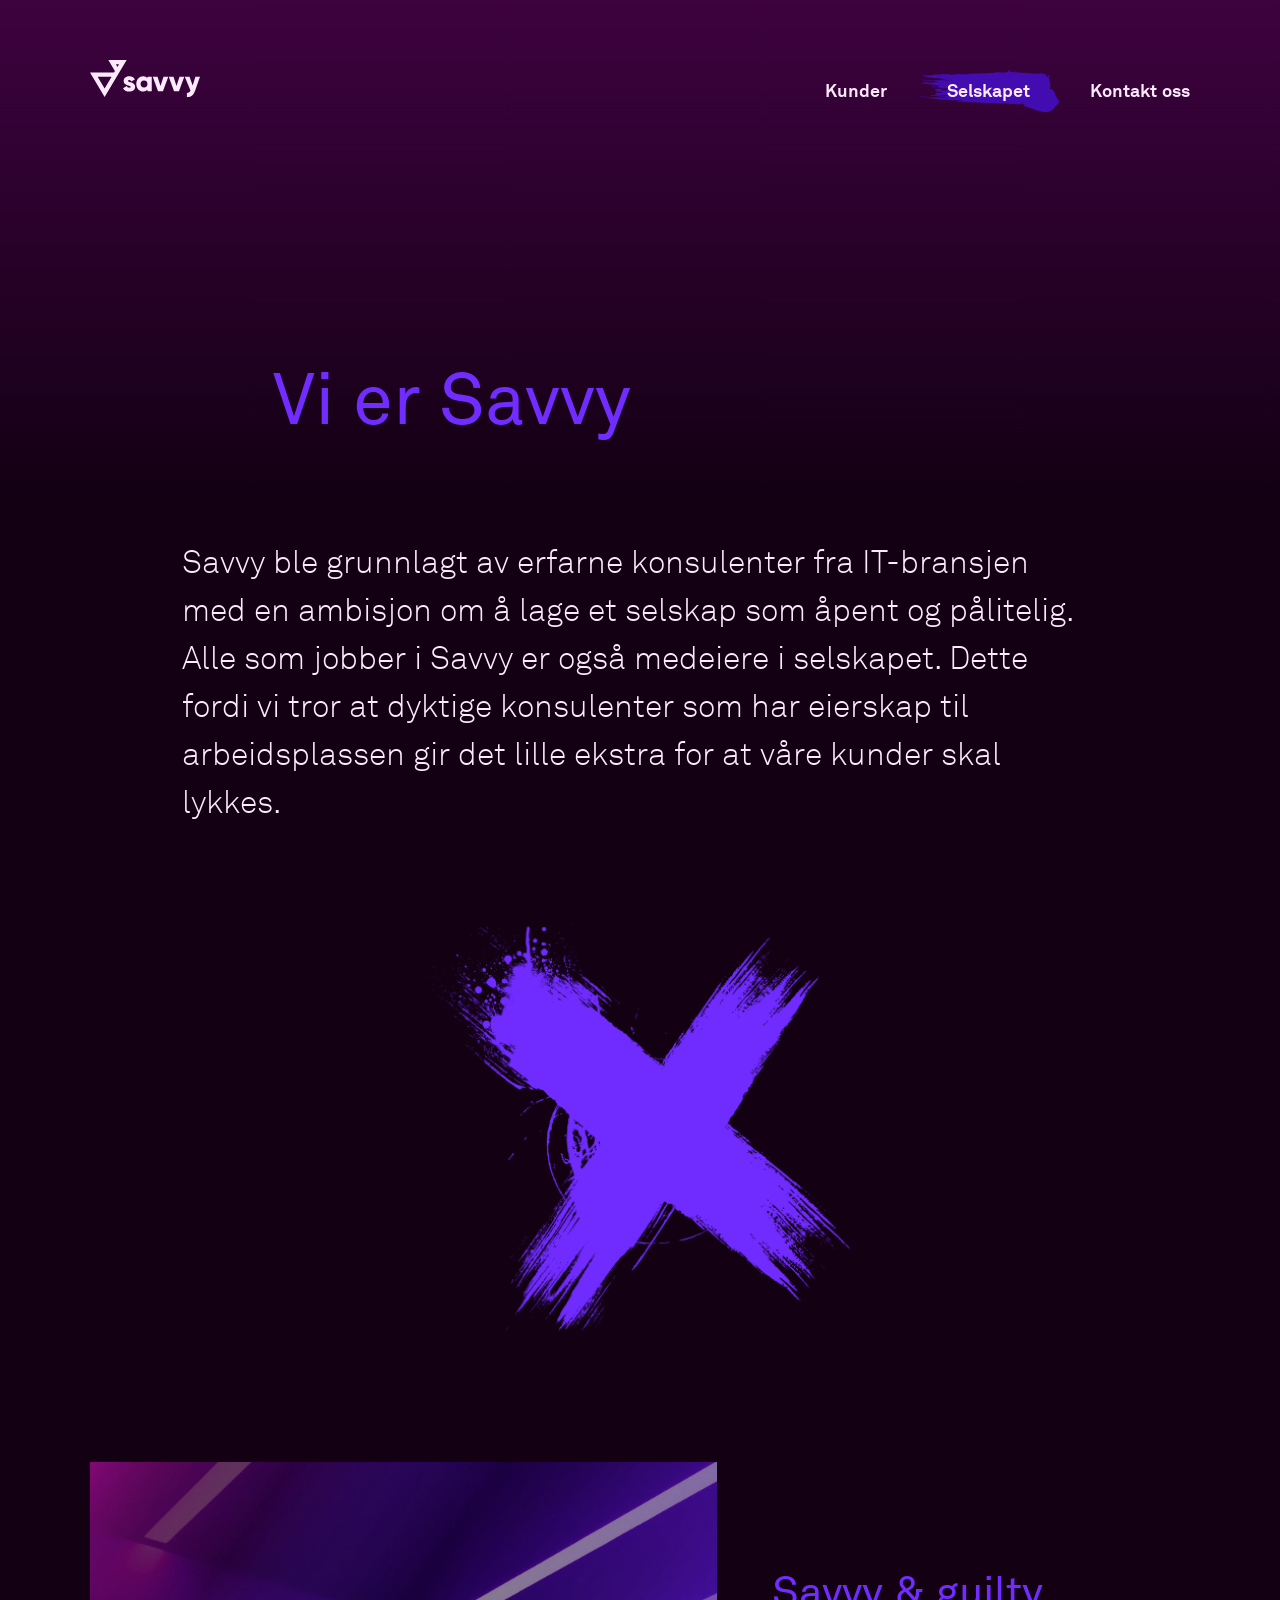
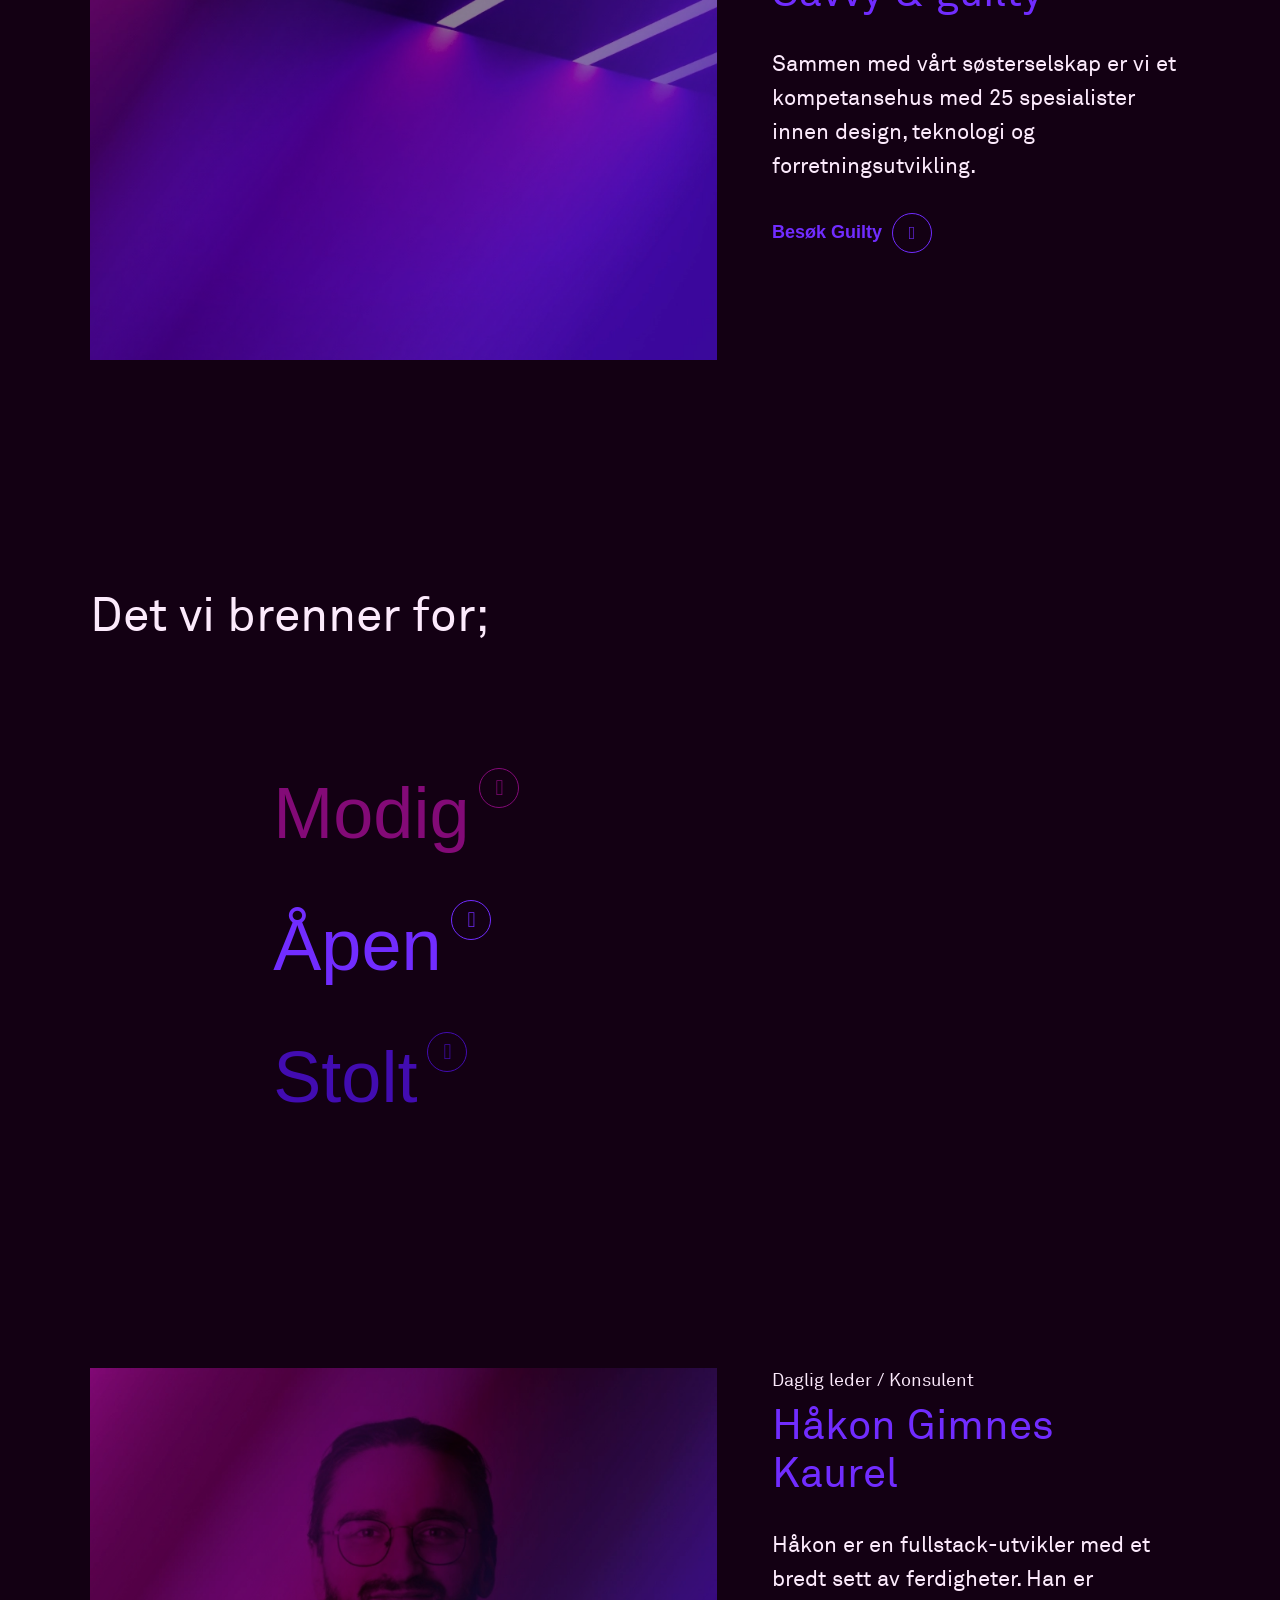
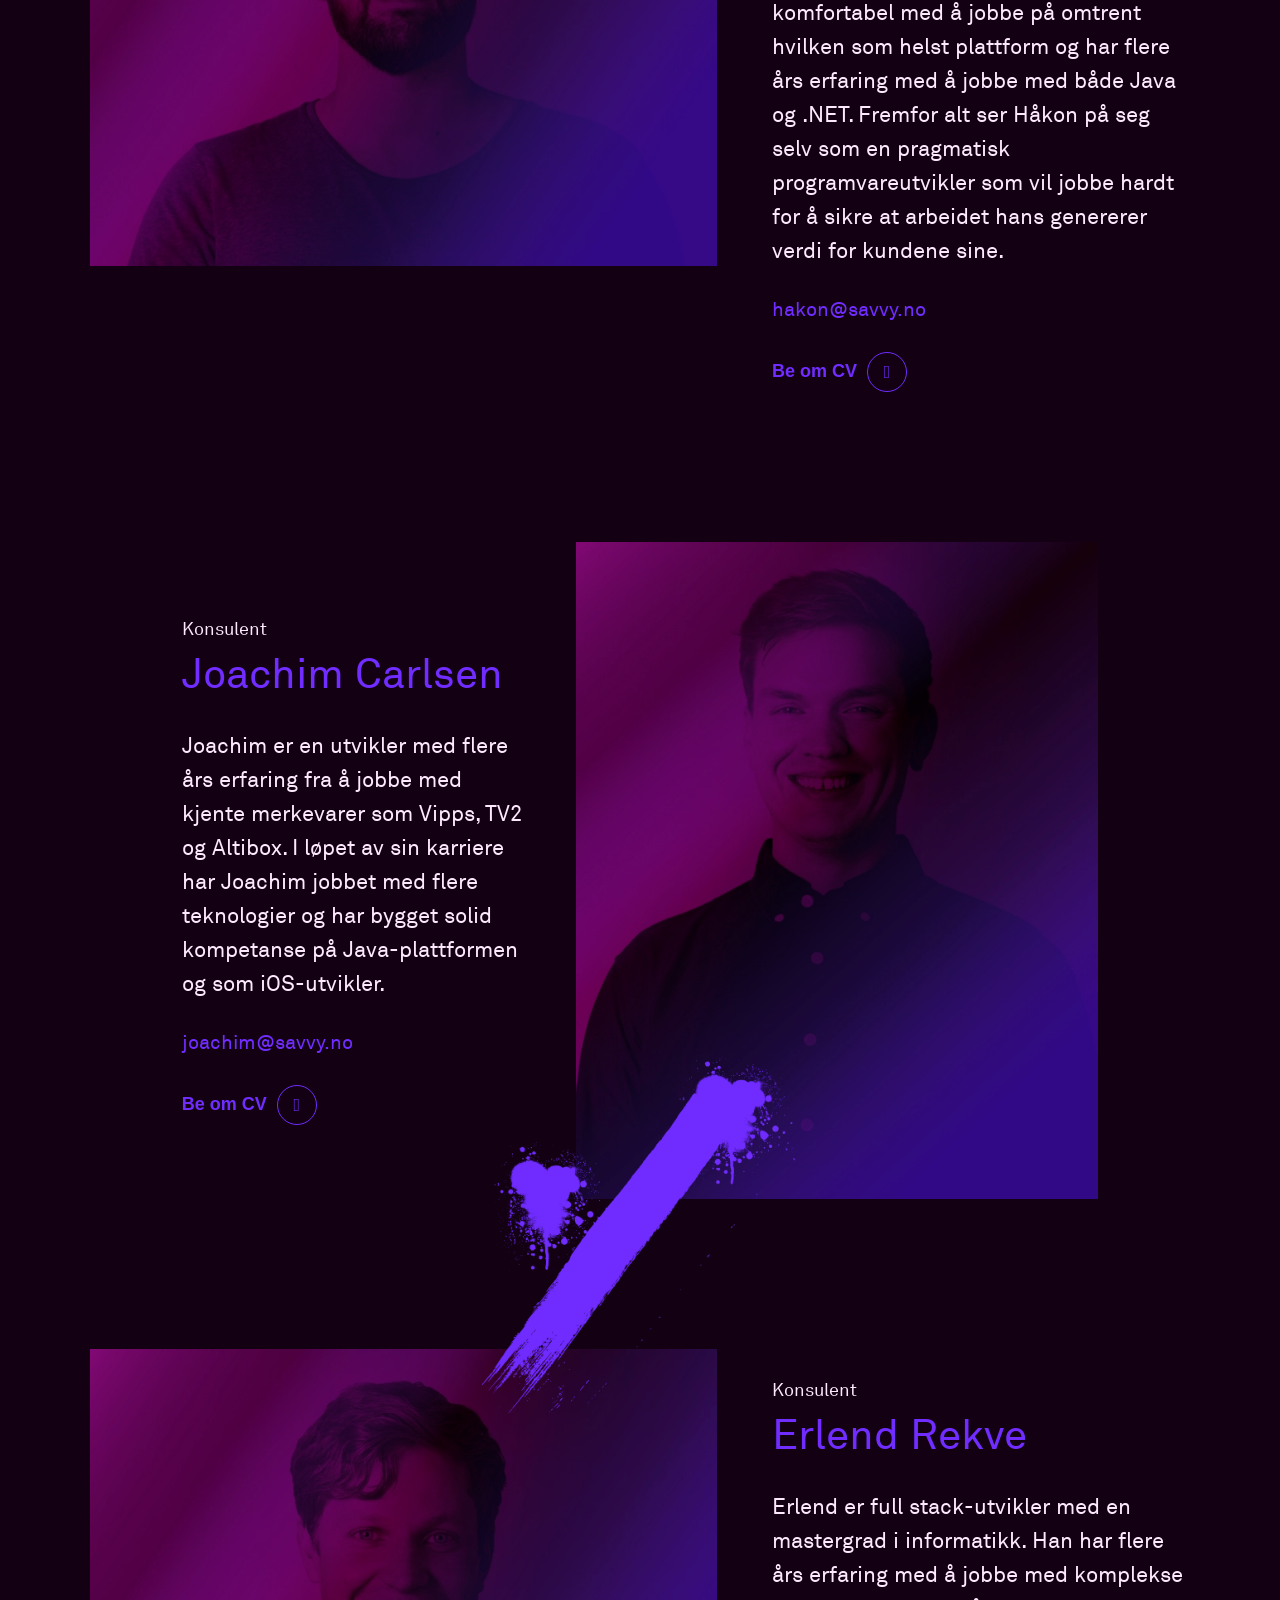
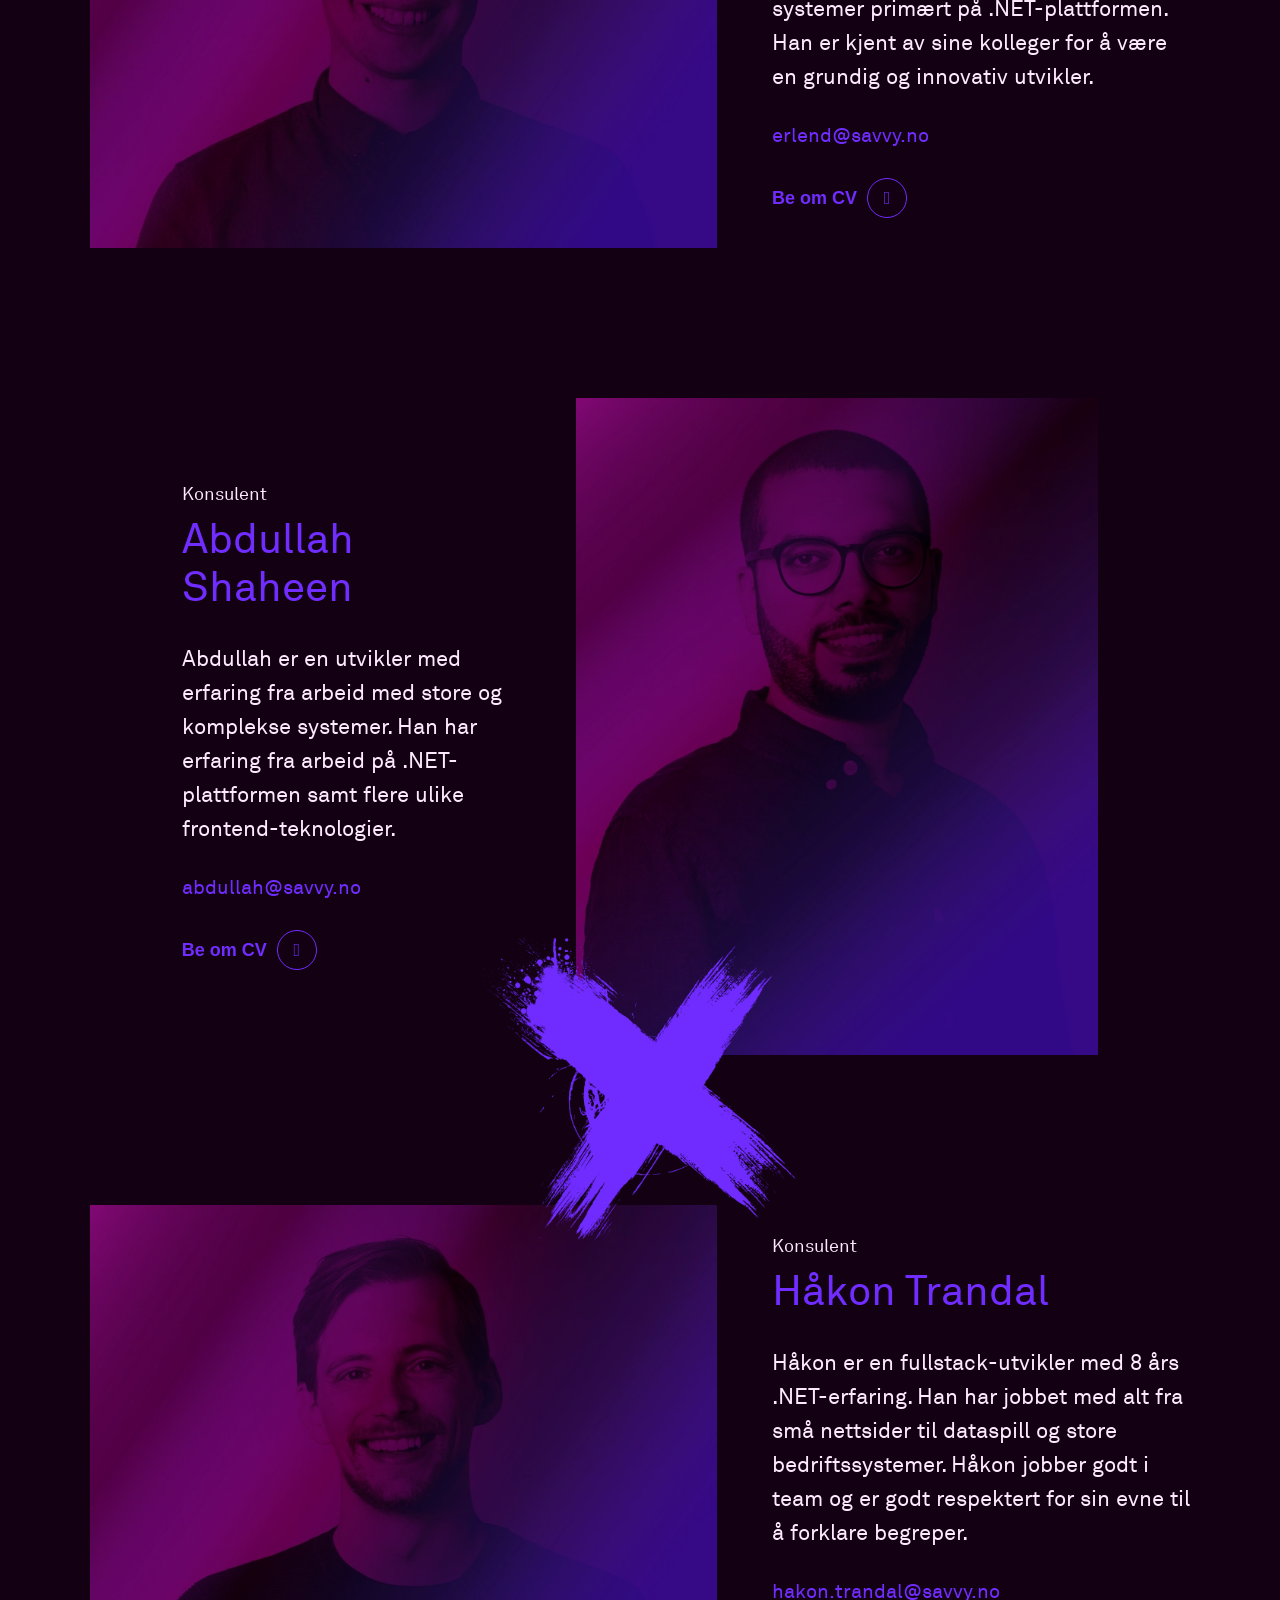
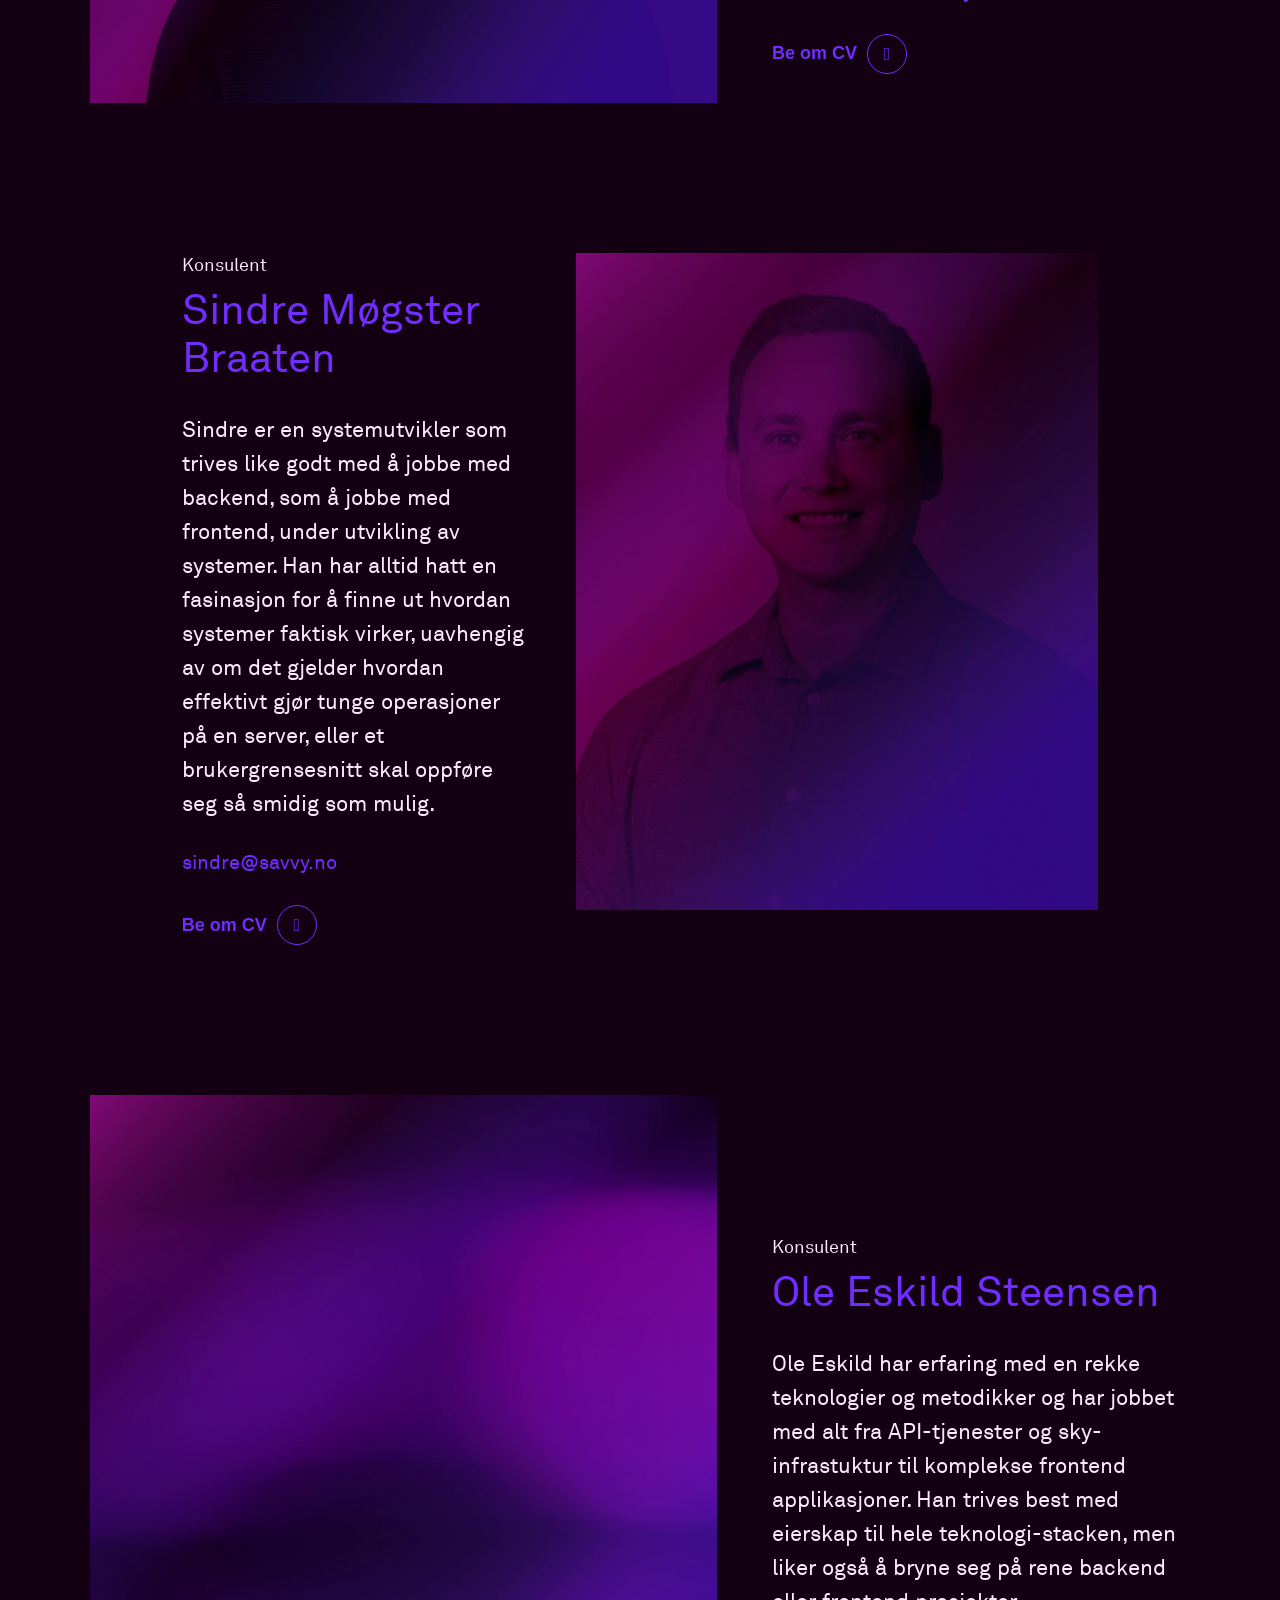
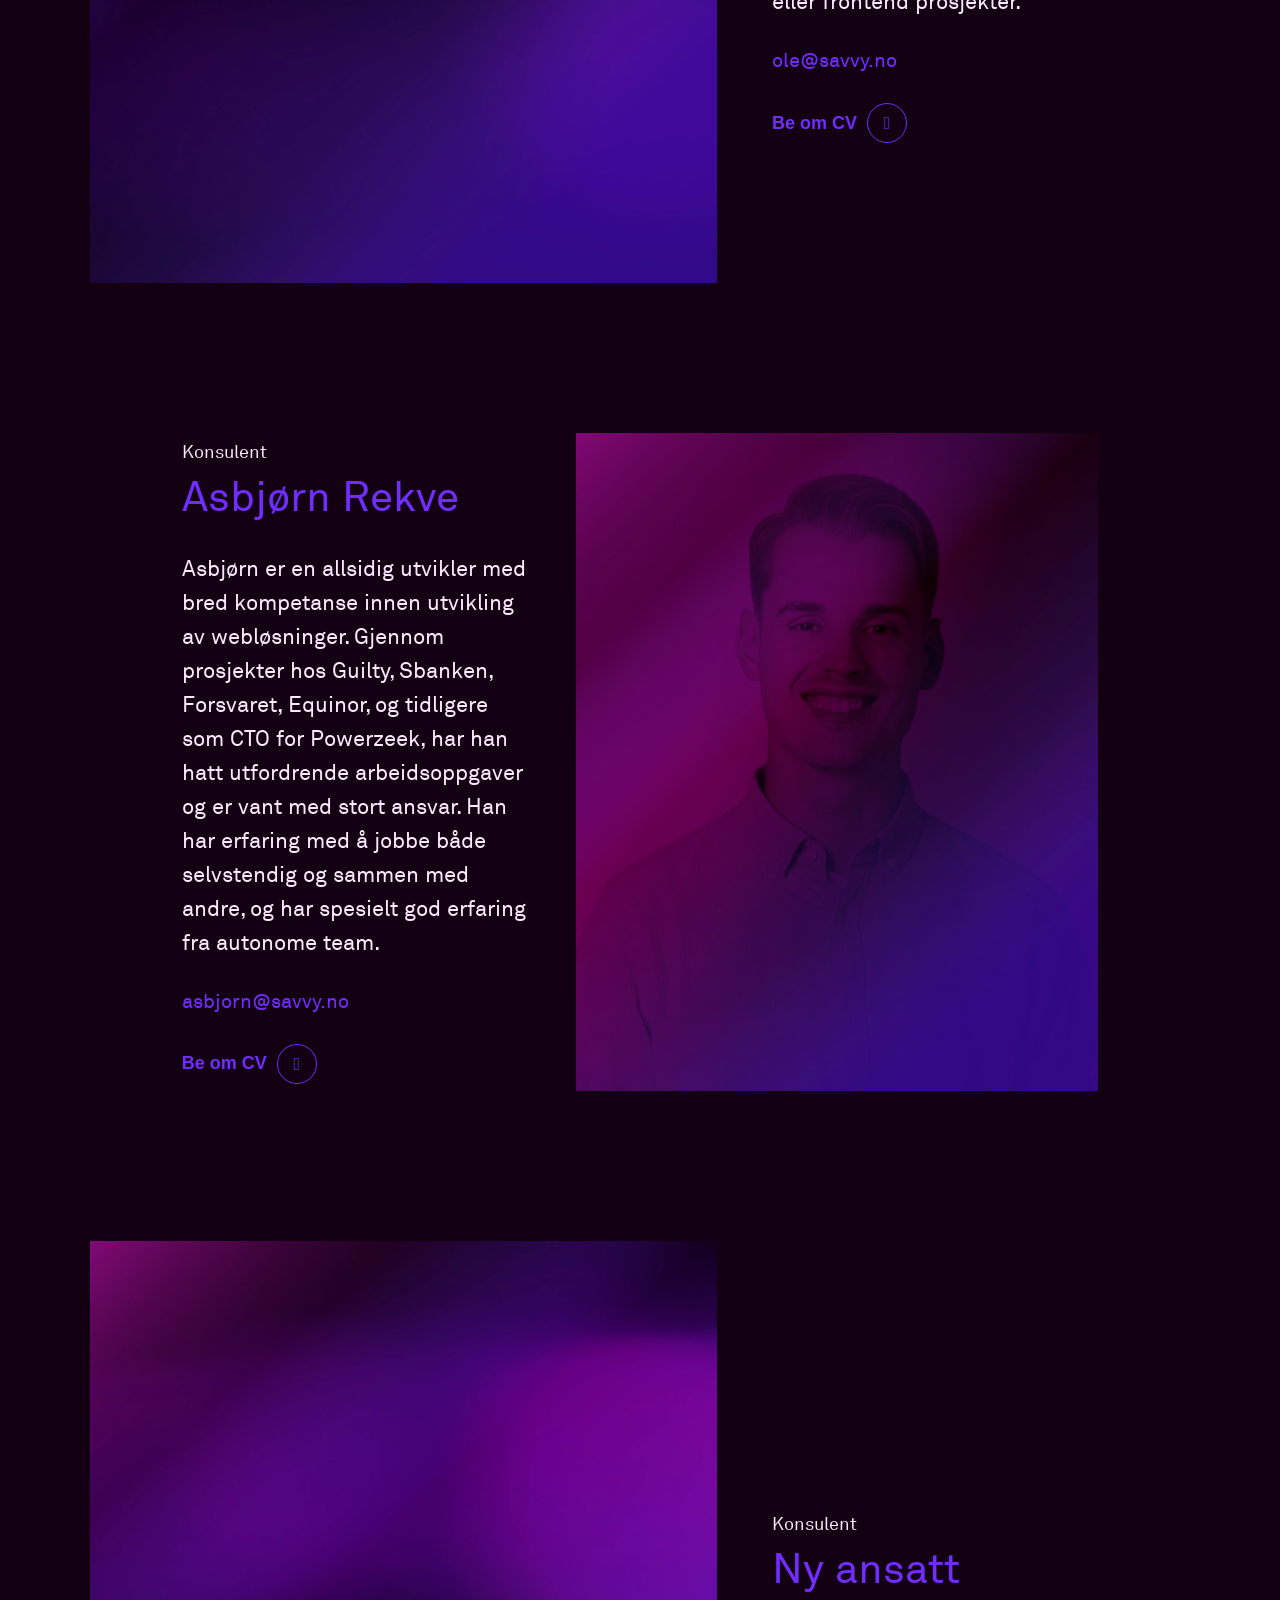
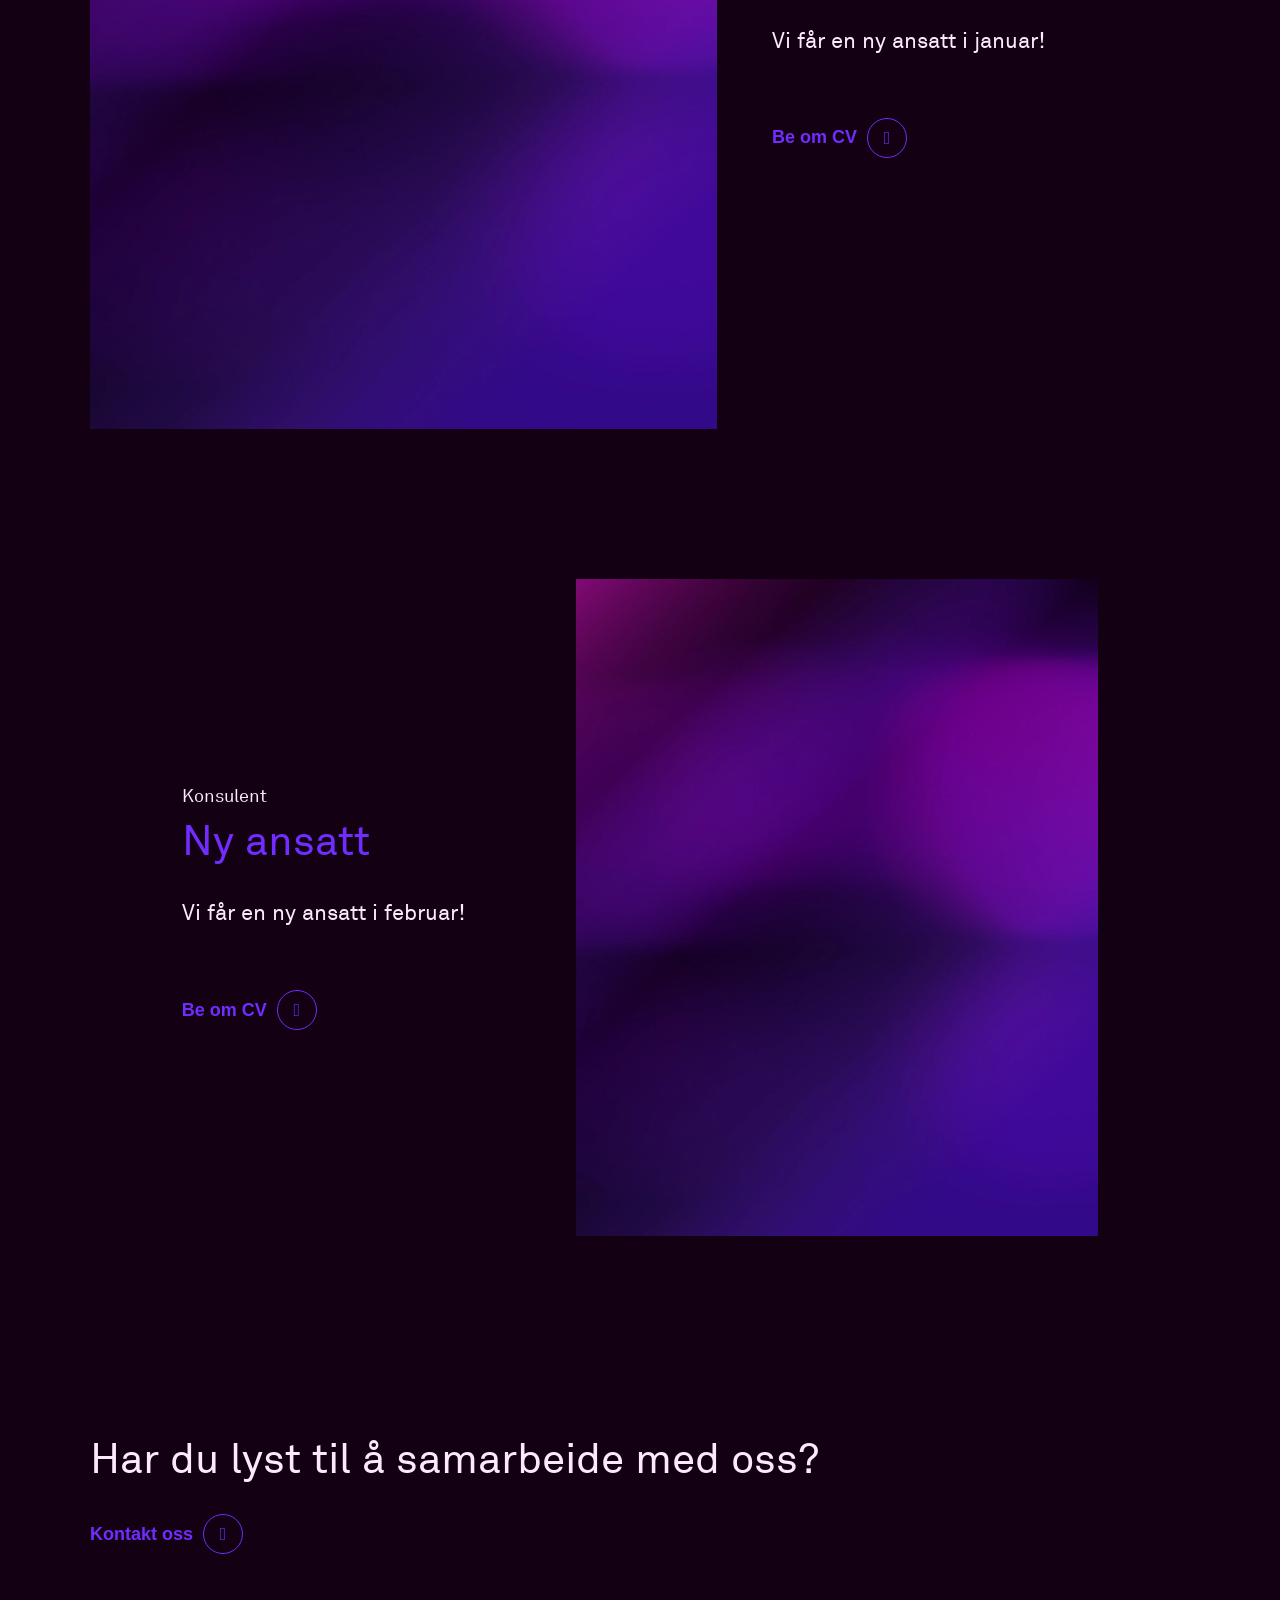
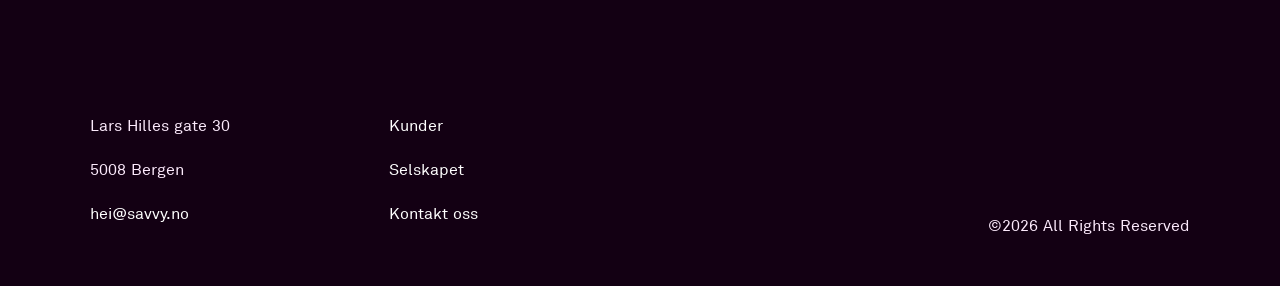
==== commit 125d414a: "auto-update - 2022-11-04 12:27:11" ====
--- a/agency/index.html
+++ b/agency/index.html
@@ -1,78 +1,128 @@
 <!doctype html>
 <html data-n-head-ssr lang="en" prefix="og: http://ogp.me/ns#" data-n-head="%7B%22lang%22:%7B%22ssr%22:%22en%22%7D,%22prefix%22:%7B%22ssr%22:%22og:%20http://ogp.me/ns#%22%7D%7D">
   <head>
-    <title>savvy</title><meta data-n-head="ssr" charset="utf-8"><meta data-n-head="ssr" name="viewport" content="width=device-width,initial-scale=1"><meta data-n-head="ssr" data-hid="og:title" name="og:title" property="og:title" content="Savvy | Konsulentselskap med fokus på folk og nyskapning"><meta data-n-head="ssr" data-hid="og:type" name="og:type" property="og:type" content="website"><meta data-n-head="ssr" data-hid="og:url" name="og:url" property="og:url" content="https://savvy.no"><meta data-n-head="ssr" data-hid="og:image" name="og:image" property="og:image" content="https://savvy.no/images/savvy_og.png"><meta data-n-head="ssr" data-hid="og:description" name="og:description" property="og:description" content="Vi er Savvy, et konsulentselskap som ønsker å samle de triveligste og flinkeste teknologene, hvor fokuset skal være på de ansatte og innovasjon."><meta data-n-head="ssr" data-hid="og:image:alt" name="og:image:alt" property="og:image:alt" content="Savvy"><meta data-n-head="ssr" data-hid="description" name="description" content="This is our agency!"><link data-n-head="ssr" rel="icon" type="image/x-icon" href="/favicon.png"><script data-n-head="ssr" data-hid="gtm-script">window._gtm_init||(window._gtm_init=1,function(t,e,n,a,o){t[n]=1==t[n]||"yes"==e[n]||1==e[n]||1==e.msDoNotTrack||t[a]&&t[a][o]&&t[a][o]()?1:0}(window,navigator,"doNotTrack","external","msTrackingProtectionEnabled"),function(a,o,i,g,m){a[m]={},a._gtm_inject=function(t){var e,n;a.doNotTrack||a[m][t]||(a[m][t]=1,a[g]=a[g]||[],a[g].push({"gtm.start":(new Date).getTime(),event:"gtm.js"}),e=o.getElementsByTagName(i)[0],(n=o.createElement(i)).async=!0,n.src="https://www.googletagmanager.com/gtm.js?id="+t,e.parentNode.insertBefore(n,e))},a._gtm_inject("GTM-NCL695S")}(window,document,"script","dataLayer","_gtm_ids"))</script><link rel="preload" href="/_nuxt/3bd3997.js" as="script"><link rel="preload" href="/_nuxt/ba0e0f5.js" as="script"><link rel="preload" href="/_nuxt/c9b01bc.js" as="script"><link rel="preload" href="/_nuxt/2f95461.js" as="script"><link rel="preload" href="/_nuxt/d6977f6.js" as="script"><style data-vue-ssr-id="eeb1430e:0 12a843dd:0 132b19c5:0 e933454e:0 b08a66ae:0 517a8dd7:0 fa7ff0ca:0 5c346d62:0 7bfa4e34:0 61dab591:0 4977b148:0 29391186:0 f26c93b8:0">.container{margin-left:auto;margin-right:auto;padding-left:1.25rem;padding-right:1.25rem}@media screen and (max-width:576px){.container{max-width:100%}}@media screen and (min-width:576px)and (max-width:768px){.container{max-width:100%}}@media screen and (min-width:768px)and (max-width:992px){.container{max-width:100%}}@media screen and (min-width:992px)and (max-width:1200px){.container{max-width:960px}}@media screen and (min-width:1200px)and (max-width:1400px){.container{max-width:1140px}}@media screen and (min-width:1400px){.container{max-width:1320px}}.row{display:grid;grid-template-columns:repeat(24,1fr)}.column{grid-column:1/25}.column-1{grid-column:2/24}.column-2{grid-column:3/23}@media screen and (max-width:992px){.column-2{grid-column:1/25}}.column-3{grid-column:4/22}.column-4{grid-column:5/21}@media screen and (max-width:992px){.column-4{grid-column:1/25}}.column-5{grid-column:6/20}.column--offset-1\/2{grid-column-start:13}.column--span-1\/2{grid-column-end:span 12}body,html{margin:0;padding:0}section{margin-top:12.5rem;margin-bottom:12.5rem}@media screen and (max-width:768px){section{margin-top:6.25rem;margin-bottom:6.25rem}}img{width:100%;height:auto;display:block}address{font-style:normal}@font-face{font-family:Akkurat;src:url(/_nuxt/fonts/akkurat-bold.84fb80e.ttf);font-weight:700;font-display:swap}@font-face{font-family:Akkurat;src:url(/_nuxt/fonts/akkurat.b243cfd.ttf);font-weight:400;font-display:swap}@font-face{font-family:Akkurat;src:url(/_nuxt/fonts/akkurat-light.645acec.ttf);font-weight:300;font-display:swap}@font-face{font-family:Akkurat;src:url(/_nuxt/fonts/akkurat-italic.4941abc.ttf);font-style:italic;font-display:swap}body,html{font-family:Akkurat,Arial,Helvetica,sans-serif;color:#fceafc}.h1,h1{font-size:4.5rem;line-height:4.75rem;font-weight:400;color:#712cff;margin-bottom:1rem;display:block}@media screen and (max-width:768px){.h1,h1{font-size:3.125rem}}.h2,h2{font-size:3rem;line-height:7rem;margin-bottom:6.25rem}.h2,.h3,h2,h3{color:#712cff;font-weight:400;display:block}.h3,h3{font-size:2.625rem;line-height:3rem}.h3,h3,p{margin-bottom:1.875rem}p{font-size:1.375rem;font-weight:400;line-height:2.125rem;display:block}.paragraph-small{font-size:1.25rem;line-height:1.5rem;margin-bottom:1.875rem}.paragraph-large{font-size:2rem;font-weight:300;line-height:3rem}a{text-decoration:none;display:inline-block}a.focus-visible,a:focus-visible{outline:1px solid #fff;outline-offset:.625rem}a:hover{color:#712cff}small{font-size:1.125rem;margin-bottom:.625rem}.smaller,small{line-height:1.5rem;display:block}.smaller{font-size:1rem}.relative{position:relative}.overflow-hidden{overflow:hidden}.bg-background{background-color:#130013}.border-color-background{border-color:#130013}.color-background{color:#130013}.bg-background-light{background-color:rgba(0,0,0,.16078)}.border-color-background-light{border-color:rgba(0,0,0,.16078)}.color-background-light{color:rgba(0,0,0,.16078)}.bg-secondary{background-color:#fceafc}.border-color-secondary{border-color:#fceafc}.color-secondary{color:#fceafc}.bg-magenta{background-color:#e01de0}.border-color-magenta{border-color:#e01de0}.color-magenta{color:#e01de0}.bg-secondary-dark{background-color:#830a77}.border-color-secondary-dark{border-color:#830a77}.color-secondary-dark{color:#830a77}.bg-secondary-darker{background-color:#3d023f}.border-color-secondary-darker{border-color:#3d023f}.color-secondary-darker{color:#3d023f}.bg-primary-dark{background-color:#420cb1}.border-color-primary-dark{border-color:#420cb1}.color-primary-dark{color:#420cb1}.bg-primary{background-color:#712cff}.border-color-primary{border-color:#712cff}.color-primary{color:#712cff}.sr-only:not(:focus):not(:active){clip:rect(0 0 0 0);-webkit-clip-path:inset(50%);clip-path:inset(50%);height:1px;overflow:hidden;position:absolute;white-space:nowrap;width:1px}.vertical-align-center{display:grid;justify-items:start;align-content:center;height:100%}/*!
+    <title>savvy</title><meta data-n-head="ssr" charset="utf-8"><meta data-n-head="ssr" name="viewport" content="width=device-width,initial-scale=1"><meta data-n-head="ssr" data-hid="og:title" name="og:title" property="og:title" content="Savvy | Konsulentselskap med fokus på folk og nyskapning"><meta data-n-head="ssr" data-hid="og:type" name="og:type" property="og:type" content="website"><meta data-n-head="ssr" data-hid="og:url" name="og:url" property="og:url" content="https://savvy.no"><meta data-n-head="ssr" data-hid="og:image" name="og:image" property="og:image" content="https://savvy.no/images/savvy_og.png"><meta data-n-head="ssr" data-hid="og:description" name="og:description" property="og:description" content="Vi er Savvy, et konsulentselskap som ønsker å samle de triveligste og flinkeste teknologene, hvor fokuset skal være på de ansatte og innovasjon."><meta data-n-head="ssr" data-hid="og:image:alt" name="og:image:alt" property="og:image:alt" content="Savvy"><meta data-n-head="ssr" data-hid="description" name="description" content="Vi er Savvy!"><link data-n-head="ssr" rel="icon" type="image/x-icon" href="/favicon.png"><script data-n-head="ssr" data-hid="gtm-script">window._gtm_init||(window._gtm_init=1,function(t,e,n,a,o){t[n]=1==t[n]||"yes"==e[n]||1==e[n]||1==e.msDoNotTrack||t[a]&&t[a][o]&&t[a][o]()?1:0}(window,navigator,"doNotTrack","external","msTrackingProtectionEnabled"),function(a,o,i,g,m){a[m]={},a._gtm_inject=function(t){var e,n;a.doNotTrack||a[m][t]||(a[m][t]=1,a[g]=a[g]||[],a[g].push({"gtm.start":(new Date).getTime(),event:"gtm.js"}),e=o.getElementsByTagName(i)[0],(n=o.createElement(i)).async=!0,n.src="https://www.googletagmanager.com/gtm.js?id="+t,e.parentNode.insertBefore(n,e))},a._gtm_inject("GTM-NCL695S")}(window,document,"script","dataLayer","_gtm_ids"))</script><link rel="preload" href="/_nuxt/f57fabc.js" as="script"><link rel="preload" href="/_nuxt/ba0e0f5.js" as="script"><link rel="preload" href="/_nuxt/c9b01bc.js" as="script"><link rel="preload" href="/_nuxt/9f80806.js" as="script"><link rel="preload" href="/_nuxt/40a4289.js" as="script"><style data-vue-ssr-id="eeb1430e:0 12a843dd:0 132b19c5:0 e933454e:0 b08a66ae:0 517a8dd7:0 fa7ff0ca:0 5c346d62:0 7bfa4e34:0 9a199804:0 4977b148:0 29391186:0 f26c93b8:0">.container{margin-left:auto;margin-right:auto;padding-left:1.25rem;padding-right:1.25rem}@media screen and (max-width:576px){.container{max-width:100%}}@media screen and (min-width:576px)and (max-width:768px){.container{max-width:100%}}@media screen and (min-width:768px)and (max-width:992px){.container{max-width:100%}}@media screen and (min-width:992px)and (max-width:1200px){.container{max-width:960px}}@media screen and (min-width:1200px)and (max-width:1400px){.container{max-width:1140px}}@media screen and (min-width:1400px){.container{max-width:1320px}}.row{display:grid;grid-template-columns:repeat(24,1fr)}.column{grid-column:1/25}.column-1{grid-column:2/24}.column-2{grid-column:3/23}@media screen and (max-width:992px){.column-2{grid-column:1/25}}.column-3{grid-column:4/22}.column-4{grid-column:5/21}@media screen and (max-width:992px){.column-4{grid-column:1/25}}.column-5{grid-column:6/20}.column--offset-1\/2{grid-column-start:13}.column--span-1\/2{grid-column-end:span 12}body,html{margin:0;padding:0}section{margin-top:12.5rem;margin-bottom:12.5rem}@media screen and (max-width:768px){section{margin-top:6.25rem;margin-bottom:6.25rem}}img{width:100%;height:auto;display:block}address{font-style:normal}@font-face{font-family:Akkurat;src:url(/_nuxt/fonts/akkurat-bold.84fb80e.ttf);font-weight:700;font-display:swap}@font-face{font-family:Akkurat;src:url(/_nuxt/fonts/akkurat.b243cfd.ttf);font-weight:400;font-display:swap}@font-face{font-family:Akkurat;src:url(/_nuxt/fonts/akkurat-light.645acec.ttf);font-weight:300;font-display:swap}@font-face{font-family:Akkurat;src:url(/_nuxt/fonts/akkurat-italic.4941abc.ttf);font-style:italic;font-display:swap}body,html{font-family:Akkurat,Arial,Helvetica,sans-serif;color:#fceafc}.h1,h1{font-size:4.5rem;line-height:4.75rem;font-weight:400;color:#712cff;margin-bottom:1rem;display:block}@media screen and (max-width:768px){.h1,h1{font-size:3.125rem}}.h2,h2{font-size:3rem;line-height:7rem;margin-bottom:6.25rem}.h2,.h3,h2,h3{color:#712cff;font-weight:400;display:block}.h3,h3{font-size:2.625rem;line-height:3rem}.h3,h3,p{margin-bottom:1.875rem}p{font-size:1.375rem;font-weight:400;line-height:2.125rem;display:block}.paragraph-small{font-size:1.25rem;line-height:1.5rem;margin-bottom:1.875rem}.paragraph-large{font-size:2rem;font-weight:300;line-height:3rem}a{text-decoration:none;display:inline-block}a.focus-visible,a:focus-visible{outline:1px solid #fff;outline-offset:.625rem}a:hover{color:#712cff}small{font-size:1.125rem;margin-bottom:.625rem}.smaller,small{line-height:1.5rem;display:block}.smaller{font-size:1rem}.relative{position:relative}.overflow-hidden{overflow:hidden}.bg-background{background-color:#130013}.border-color-background{border-color:#130013}.color-background{color:#130013}.bg-background-light{background-color:rgba(0,0,0,.16078)}.border-color-background-light{border-color:rgba(0,0,0,.16078)}.color-background-light{color:rgba(0,0,0,.16078)}.bg-secondary{background-color:#fceafc}.border-color-secondary{border-color:#fceafc}.color-secondary{color:#fceafc}.bg-magenta{background-color:#e01de0}.border-color-magenta{border-color:#e01de0}.color-magenta{color:#e01de0}.bg-secondary-dark{background-color:#830a77}.border-color-secondary-dark{border-color:#830a77}.color-secondary-dark{color:#830a77}.bg-secondary-darker{background-color:#3d023f}.border-color-secondary-darker{border-color:#3d023f}.color-secondary-darker{color:#3d023f}.bg-primary-dark{background-color:#420cb1}.border-color-primary-dark{border-color:#420cb1}.color-primary-dark{color:#420cb1}.bg-primary{background-color:#712cff}.border-color-primary{border-color:#712cff}.color-primary{color:#712cff}.sr-only:not(:focus):not(:active){clip:rect(0 0 0 0);-webkit-clip-path:inset(50%);clip-path:inset(50%);height:1px;overflow:hidden;position:absolute;white-space:nowrap;width:1px}.vertical-align-center{display:grid;justify-items:start;align-content:center;height:100%}/*!
  * Font Awesome Pro 5.15.4 by @fontawesome - https://fontawesome.com
  * License - https://fontawesome.com/license (Commercial License)
- */.fa,.fab,.fad,.fal,.far,.fas{-moz-osx-font-smoothing:grayscale;-webkit-font-smoothing:antialiased;display:inline-block;font-style:normal;font-feature-settings:normal;font-variant:normal;text-rendering:auto;line-height:1}.fa-lg{font-size:1.33333em;line-height:.75em;vertical-align:-.0667em}.fa-xs{font-size:.75em}.fa-sm{font-size:.875em}.fa-1x{font-size:1em}.fa-2x{font-size:2em}.fa-3x{font-size:3em}.fa-4x{font-size:4em}.fa-5x{font-size:5em}.fa-6x{font-size:6em}.fa-7x{font-size:7em}.fa-8x{font-size:8em}.fa-9x{font-size:9em}.fa-10x{font-size:10em}.fa-fw{text-align:center;width:1.25em}.fa-ul{list-style-type:none;margin-left:2.5em;padding-left:0}.fa-ul>li{position:relative}.fa-li{left:-2em;position:absolute;text-align:center;width:2em;line-height:inherit}.fa-border{border:.08em solid #eee;border-radius:.1em;padding:.2em .25em .15em}.fa-pull-left{float:left}.fa-pull-right{float:right}.fa.fa-pull-left,.fab.fa-pull-left,.fal.fa-pull-left,.far.fa-pull-left,.fas.fa-pull-left{margin-right:.3em}.fa.fa-pull-right,.fab.fa-pull-right,.fal.fa-pull-right,.far.fa-pull-right,.fas.fa-pull-right{margin-left:.3em}.fa-spin{-webkit-animation:fa-spin 2s linear infinite;animation:fa-spin 2s linear infinite}.fa-pulse{-webkit-animation:fa-spin 1s steps(8) infinite;animation:fa-spin 1s steps(8) infinite}@-webkit-keyframes fa-spin{0%{transform:rotate(0)}to{transform:rotate(1turn)}}@keyframes fa-spin{0%{transform:rotate(0)}to{transform:rotate(1turn)}}.fa-rotate-90{transform:rotate(90deg)}.fa-rotate-180{transform:rotate(180deg)}.fa-rotate-270{transform:rotate(270deg)}.fa-flip-horizontal{transform:scaleX(-1)}.fa-flip-vertical{transform:scaleY(-1)}.fa-flip-both,.fa-flip-horizontal.fa-flip-vertical{transform:scale(-1)}:root .fa-flip-both,:root .fa-flip-horizontal,:root .fa-flip-vertical,:root .fa-rotate-180,:root .fa-rotate-270,:root .fa-rotate-90{filter:none}.fa-stack{display:inline-block;height:2em;line-height:2em;position:relative;vertical-align:middle;width:2.5em}.fa-stack-1x,.fa-stack-2x{left:0;position:absolute;text-align:center;width:100%}.fa-stack-1x{line-height:inherit}.fa-stack-2x{font-size:2em}.fa-inverse{color:#fff}.fa-500px:before{content:"\f26e"}.fa-abacus:before{content:"\f640"}.fa-accessible-icon:before{content:"\f368"}.fa-accusoft:before{content:"\f369"}.fa-acorn:before{content:"\f6ae"}.fa-acquisitions-incorporated:before{content:"\f6af"}.fa-ad:before{content:"\f641"}.fa-address-book:before{content:"\f2b9"}.fa-address-card:before{content:"\f2bb"}.fa-adjust:before{content:"\f042"}.fa-adn:before{content:"\f170"}.fa-adversal:before{content:"\f36a"}.fa-affiliatetheme:before{content:"\f36b"}.fa-air-conditioner:before{content:"\f8f4"}.fa-air-freshener:before{content:"\f5d0"}.fa-airbnb:before{content:"\f834"}.fa-alarm-clock:before{content:"\f34e"}.fa-alarm-exclamation:before{content:"\f843"}.fa-alarm-plus:before{content:"\f844"}.fa-alarm-snooze:before{content:"\f845"}.fa-album:before{content:"\f89f"}.fa-album-collection:before{content:"\f8a0"}.fa-algolia:before{content:"\f36c"}.fa-alicorn:before{content:"\f6b0"}.fa-alien:before{content:"\f8f5"}.fa-alien-monster:before{content:"\f8f6"}.fa-align-center:before{content:"\f037"}.fa-align-justify:before{content:"\f039"}.fa-align-left:before{content:"\f036"}.fa-align-right:before{content:"\f038"}.fa-align-slash:before{content:"\f846"}.fa-alipay:before{content:"\f642"}.fa-allergies:before{content:"\f461"}.fa-amazon:before{content:"\f270"}.fa-amazon-pay:before{content:"\f42c"}.fa-ambulance:before{content:"\f0f9"}.fa-american-sign-language-interpreting:before{content:"\f2a3"}.fa-amilia:before{content:"\f36d"}.fa-amp-guitar:before{content:"\f8a1"}.fa-analytics:before{content:"\f643"}.fa-anchor:before{content:"\f13d"}.fa-android:before{content:"\f17b"}.fa-angel:before{content:"\f779"}.fa-angellist:before{content:"\f209"}.fa-angle-double-down:before{content:"\f103"}.fa-angle-double-left:before{content:"\f100"}.fa-angle-double-right:before{content:"\f101"}.fa-angle-double-up:before{content:"\f102"}.fa-angle-down:before{content:"\f107"}.fa-angle-left:before{content:"\f104"}.fa-angle-right:before{content:"\f105"}.fa-angle-up:before{content:"\f106"}.fa-angry:before{content:"\f556"}.fa-angrycreative:before{content:"\f36e"}.fa-angular:before{content:"\f420"}.fa-ankh:before{content:"\f644"}.fa-app-store:before{content:"\f36f"}.fa-app-store-ios:before{content:"\f370"}.fa-apper:before{content:"\f371"}.fa-apple:before{content:"\f179"}.fa-apple-alt:before{content:"\f5d1"}.fa-apple-crate:before{content:"\f6b1"}.fa-apple-pay:before{content:"\f415"}.fa-archive:before{content:"\f187"}.fa-archway:before{content:"\f557"}.fa-arrow-alt-circle-down:before{content:"\f358"}.fa-arrow-alt-circle-left:before{content:"\f359"}.fa-arrow-alt-circle-right:before{content:"\f35a"}.fa-arrow-alt-circle-up:before{content:"\f35b"}.fa-arrow-alt-down:before{content:"\f354"}.fa-arrow-alt-from-bottom:before{content:"\f346"}.fa-arrow-alt-from-left:before{content:"\f347"}.fa-arrow-alt-from-right:before{content:"\f348"}.fa-arrow-alt-from-top:before{content:"\f349"}.fa-arrow-alt-left:before{content:"\f355"}.fa-arrow-alt-right:before{content:"\f356"}.fa-arrow-alt-square-down:before{content:"\f350"}.fa-arrow-alt-square-left:before{content:"\f351"}.fa-arrow-alt-square-right:before{content:"\f352"}.fa-arrow-alt-square-up:before{content:"\f353"}.fa-arrow-alt-to-bottom:before{content:"\f34a"}.fa-arrow-alt-to-left:before{content:"\f34b"}.fa-arrow-alt-to-right:before{content:"\f34c"}.fa-arrow-alt-to-top:before{content:"\f34d"}.fa-arrow-alt-up:before{content:"\f357"}.fa-arrow-circle-down:before{content:"\f0ab"}.fa-arrow-circle-left:before{content:"\f0a8"}.fa-arrow-circle-right:before{content:"\f0a9"}.fa-arrow-circle-up:before{content:"\f0aa"}.fa-arrow-down:before{content:"\f063"}.fa-arrow-from-bottom:before{content:"\f342"}.fa-arrow-from-left:before{content:"\f343"}.fa-arrow-from-right:before{content:"\f344"}.fa-arrow-from-top:before{content:"\f345"}.fa-arrow-left:before{content:"\f060"}.fa-arrow-right:before{content:"\f061"}.fa-arrow-square-down:before{content:"\f339"}.fa-arrow-square-left:before{content:"\f33a"}.fa-arrow-square-right:before{content:"\f33b"}.fa-arrow-square-up:before{content:"\f33c"}.fa-arrow-to-bottom:before{content:"\f33d"}.fa-arrow-to-left:before{content:"\f33e"}.fa-arrow-to-right:before{content:"\f340"}.fa-arrow-to-top:before{content:"\f341"}.fa-arrow-up:before{content:"\f062"}.fa-arrows:before{content:"\f047"}.fa-arrows-alt:before{content:"\f0b2"}.fa-arrows-alt-h:before{content:"\f337"}.fa-arrows-alt-v:before{content:"\f338"}.fa-arrows-h:before{content:"\f07e"}.fa-arrows-v:before{content:"\f07d"}.fa-artstation:before{content:"\f77a"}.fa-assistive-listening-systems:before{content:"\f2a2"}.fa-asterisk:before{content:"\f069"}.fa-asymmetrik:before{content:"\f372"}.fa-at:before{content:"\f1fa"}.fa-atlas:before{content:"\f558"}.fa-atlassian:before{content:"\f77b"}.fa-atom:before{content:"\f5d2"}.fa-atom-alt:before{content:"\f5d3"}.fa-audible:before{content:"\f373"}.fa-audio-description:before{content:"\f29e"}.fa-autoprefixer:before{content:"\f41c"}.fa-avianex:before{content:"\f374"}.fa-aviato:before{content:"\f421"}.fa-award:before{content:"\f559"}.fa-aws:before{content:"\f375"}.fa-axe:before{content:"\f6b2"}.fa-axe-battle:before{content:"\f6b3"}.fa-baby:before{content:"\f77c"}.fa-baby-carriage:before{content:"\f77d"}.fa-backpack:before{content:"\f5d4"}.fa-backspace:before{content:"\f55a"}.fa-backward:before{content:"\f04a"}.fa-bacon:before{content:"\f7e5"}.fa-bacteria:before{content:"\e059"}.fa-bacterium:before{content:"\e05a"}.fa-badge:before{content:"\f335"}.fa-badge-check:before{content:"\f336"}.fa-badge-dollar:before{content:"\f645"}.fa-badge-percent:before{content:"\f646"}.fa-badge-sheriff:before{content:"\f8a2"}.fa-badger-honey:before{content:"\f6b4"}.fa-bags-shopping:before{content:"\f847"}.fa-bahai:before{content:"\f666"}.fa-balance-scale:before{content:"\f24e"}.fa-balance-scale-left:before{content:"\f515"}.fa-balance-scale-right:before{content:"\f516"}.fa-ball-pile:before{content:"\f77e"}.fa-ballot:before{content:"\f732"}.fa-ballot-check:before{content:"\f733"}.fa-ban:before{content:"\f05e"}.fa-band-aid:before{content:"\f462"}.fa-bandcamp:before{content:"\f2d5"}.fa-banjo:before{content:"\f8a3"}.fa-barcode:before{content:"\f02a"}.fa-barcode-alt:before{content:"\f463"}.fa-barcode-read:before{content:"\f464"}.fa-barcode-scan:before{content:"\f465"}.fa-bars:before{content:"\f0c9"}.fa-baseball:before{content:"\f432"}.fa-baseball-ball:before{content:"\f433"}.fa-basketball-ball:before{content:"\f434"}.fa-basketball-hoop:before{content:"\f435"}.fa-bat:before{content:"\f6b5"}.fa-bath:before{content:"\f2cd"}.fa-battery-bolt:before{content:"\f376"}.fa-battery-empty:before{content:"\f244"}.fa-battery-full:before{content:"\f240"}.fa-battery-half:before{content:"\f242"}.fa-battery-quarter:before{content:"\f243"}.fa-battery-slash:before{content:"\f377"}.fa-battery-three-quarters:before{content:"\f241"}.fa-battle-net:before{content:"\f835"}.fa-bed:before{content:"\f236"}.fa-bed-alt:before{content:"\f8f7"}.fa-bed-bunk:before{content:"\f8f8"}.fa-bed-empty:before{content:"\f8f9"}.fa-beer:before{content:"\f0fc"}.fa-behance:before{content:"\f1b4"}.fa-behance-square:before{content:"\f1b5"}.fa-bell:before{content:"\f0f3"}.fa-bell-exclamation:before{content:"\f848"}.fa-bell-on:before{content:"\f8fa"}.fa-bell-plus:before{content:"\f849"}.fa-bell-school:before{content:"\f5d5"}.fa-bell-school-slash:before{content:"\f5d6"}.fa-bell-slash:before{content:"\f1f6"}.fa-bells:before{content:"\f77f"}.fa-betamax:before{content:"\f8a4"}.fa-bezier-curve:before{content:"\f55b"}.fa-bible:before{content:"\f647"}.fa-bicycle:before{content:"\f206"}.fa-biking:before{content:"\f84a"}.fa-biking-mountain:before{content:"\f84b"}.fa-bimobject:before{content:"\f378"}.fa-binoculars:before{content:"\f1e5"}.fa-biohazard:before{content:"\f780"}.fa-birthday-cake:before{content:"\f1fd"}.fa-bitbucket:before{content:"\f171"}.fa-bitcoin:before{content:"\f379"}.fa-bity:before{content:"\f37a"}.fa-black-tie:before{content:"\f27e"}.fa-blackberry:before{content:"\f37b"}.fa-blanket:before{content:"\f498"}.fa-blender:before{content:"\f517"}.fa-blender-phone:before{content:"\f6b6"}.fa-blind:before{content:"\f29d"}.fa-blinds:before{content:"\f8fb"}.fa-blinds-open:before{content:"\f8fc"}.fa-blinds-raised:before{content:"\f8fd"}.fa-blog:before{content:"\f781"}.fa-blogger:before{content:"\f37c"}.fa-blogger-b:before{content:"\f37d"}.fa-bluetooth:before{content:"\f293"}.fa-bluetooth-b:before{content:"\f294"}.fa-bold:before{content:"\f032"}.fa-bolt:before{content:"\f0e7"}.fa-bomb:before{content:"\f1e2"}.fa-bone:before{content:"\f5d7"}.fa-bone-break:before{content:"\f5d8"}.fa-bong:before{content:"\f55c"}.fa-book:before{content:"\f02d"}.fa-book-alt:before{content:"\f5d9"}.fa-book-dead:before{content:"\f6b7"}.fa-book-heart:before{content:"\f499"}.fa-book-medical:before{content:"\f7e6"}.fa-book-open:before{content:"\f518"}.fa-book-reader:before{content:"\f5da"}.fa-book-spells:before{content:"\f6b8"}.fa-book-user:before{content:"\f7e7"}.fa-bookmark:before{content:"\f02e"}.fa-books:before{content:"\f5db"}.fa-books-medical:before{content:"\f7e8"}.fa-boombox:before{content:"\f8a5"}.fa-boot:before{content:"\f782"}.fa-booth-curtain:before{content:"\f734"}.fa-bootstrap:before{content:"\f836"}.fa-border-all:before{content:"\f84c"}.fa-border-bottom:before{content:"\f84d"}.fa-border-center-h:before{content:"\f89c"}.fa-border-center-v:before{content:"\f89d"}.fa-border-inner:before{content:"\f84e"}.fa-border-left:before{content:"\f84f"}.fa-border-none:before{content:"\f850"}.fa-border-outer:before{content:"\f851"}.fa-border-right:before{content:"\f852"}.fa-border-style:before{content:"\f853"}.fa-border-style-alt:before{content:"\f854"}.fa-border-top:before{content:"\f855"}.fa-bow-arrow:before{content:"\f6b9"}.fa-bowling-ball:before{content:"\f436"}.fa-bowling-pins:before{content:"\f437"}.fa-box:before{content:"\f466"}.fa-box-alt:before{content:"\f49a"}.fa-box-ballot:before{content:"\f735"}.fa-box-check:before{content:"\f467"}.fa-box-fragile:before{content:"\f49b"}.fa-box-full:before{content:"\f49c"}.fa-box-heart:before{content:"\f49d"}.fa-box-open:before{content:"\f49e"}.fa-box-tissue:before{content:"\e05b"}.fa-box-up:before{content:"\f49f"}.fa-box-usd:before{content:"\f4a0"}.fa-boxes:before{content:"\f468"}.fa-boxes-alt:before{content:"\f4a1"}.fa-boxing-glove:before{content:"\f438"}.fa-brackets:before{content:"\f7e9"}.fa-brackets-curly:before{content:"\f7ea"}.fa-braille:before{content:"\f2a1"}.fa-brain:before{content:"\f5dc"}.fa-bread-loaf:before{content:"\f7eb"}.fa-bread-slice:before{content:"\f7ec"}.fa-briefcase:before{content:"\f0b1"}.fa-briefcase-medical:before{content:"\f469"}.fa-bring-forward:before{content:"\f856"}.fa-bring-front:before{content:"\f857"}.fa-broadcast-tower:before{content:"\f519"}.fa-broom:before{content:"\f51a"}.fa-browser:before{content:"\f37e"}.fa-brush:before{content:"\f55d"}.fa-btc:before{content:"\f15a"}.fa-buffer:before{content:"\f837"}.fa-bug:before{content:"\f188"}.fa-building:before{content:"\f1ad"}.fa-bullhorn:before{content:"\f0a1"}.fa-bullseye:before{content:"\f140"}.fa-bullseye-arrow:before{content:"\f648"}.fa-bullseye-pointer:before{content:"\f649"}.fa-burger-soda:before{content:"\f858"}.fa-burn:before{content:"\f46a"}.fa-buromobelexperte:before{content:"\f37f"}.fa-burrito:before{content:"\f7ed"}.fa-bus:before{content:"\f207"}.fa-bus-alt:before{content:"\f55e"}.fa-bus-school:before{content:"\f5dd"}.fa-business-time:before{content:"\f64a"}.fa-buy-n-large:before{content:"\f8a6"}.fa-buysellads:before{content:"\f20d"}.fa-cabinet-filing:before{content:"\f64b"}.fa-cactus:before{content:"\f8a7"}.fa-calculator:before{content:"\f1ec"}.fa-calculator-alt:before{content:"\f64c"}.fa-calendar:before{content:"\f133"}.fa-calendar-alt:before{content:"\f073"}.fa-calendar-check:before{content:"\f274"}.fa-calendar-day:before{content:"\f783"}.fa-calendar-edit:before{content:"\f333"}.fa-calendar-exclamation:before{content:"\f334"}.fa-calendar-minus:before{content:"\f272"}.fa-calendar-plus:before{content:"\f271"}.fa-calendar-star:before{content:"\f736"}.fa-calendar-times:before{content:"\f273"}.fa-calendar-week:before{content:"\f784"}.fa-camcorder:before{content:"\f8a8"}.fa-camera:before{content:"\f030"}.fa-camera-alt:before{content:"\f332"}.fa-camera-home:before{content:"\f8fe"}.fa-camera-movie:before{content:"\f8a9"}.fa-camera-polaroid:before{content:"\f8aa"}.fa-camera-retro:before{content:"\f083"}.fa-campfire:before{content:"\f6ba"}.fa-campground:before{content:"\f6bb"}.fa-canadian-maple-leaf:before{content:"\f785"}.fa-candle-holder:before{content:"\f6bc"}.fa-candy-cane:before{content:"\f786"}.fa-candy-corn:before{content:"\f6bd"}.fa-cannabis:before{content:"\f55f"}.fa-capsules:before{content:"\f46b"}.fa-car:before{content:"\f1b9"}.fa-car-alt:before{content:"\f5de"}.fa-car-battery:before{content:"\f5df"}.fa-car-building:before{content:"\f859"}.fa-car-bump:before{content:"\f5e0"}.fa-car-bus:before{content:"\f85a"}.fa-car-crash:before{content:"\f5e1"}.fa-car-garage:before{content:"\f5e2"}.fa-car-mechanic:before{content:"\f5e3"}.fa-car-side:before{content:"\f5e4"}.fa-car-tilt:before{content:"\f5e5"}.fa-car-wash:before{content:"\f5e6"}.fa-caravan:before{content:"\f8ff"}.fa-caravan-alt:before{content:"\e000"}.fa-caret-circle-down:before{content:"\f32d"}.fa-caret-circle-left:before{content:"\f32e"}.fa-caret-circle-right:before{content:"\f330"}.fa-caret-circle-up:before{content:"\f331"}.fa-caret-down:before{content:"\f0d7"}.fa-caret-left:before{content:"\f0d9"}.fa-caret-right:before{content:"\f0da"}.fa-caret-square-down:before{content:"\f150"}.fa-caret-square-left:before{content:"\f191"}.fa-caret-square-right:before{content:"\f152"}.fa-caret-square-up:before{content:"\f151"}.fa-caret-up:before{content:"\f0d8"}.fa-carrot:before{content:"\f787"}.fa-cars:before{content:"\f85b"}.fa-cart-arrow-down:before{content:"\f218"}.fa-cart-plus:before{content:"\f217"}.fa-cash-register:before{content:"\f788"}.fa-cassette-tape:before{content:"\f8ab"}.fa-cat:before{content:"\f6be"}.fa-cat-space:before{content:"\e001"}.fa-cauldron:before{content:"\f6bf"}.fa-cc-amazon-pay:before{content:"\f42d"}.fa-cc-amex:before{content:"\f1f3"}.fa-cc-apple-pay:before{content:"\f416"}.fa-cc-diners-club:before{content:"\f24c"}.fa-cc-discover:before{content:"\f1f2"}.fa-cc-jcb:before{content:"\f24b"}.fa-cc-mastercard:before{content:"\f1f1"}.fa-cc-paypal:before{content:"\f1f4"}.fa-cc-stripe:before{content:"\f1f5"}.fa-cc-visa:before{content:"\f1f0"}.fa-cctv:before{content:"\f8ac"}.fa-centercode:before{content:"\f380"}.fa-centos:before{content:"\f789"}.fa-certificate:before{content:"\f0a3"}.fa-chair:before{content:"\f6c0"}.fa-chair-office:before{content:"\f6c1"}.fa-chalkboard:before{content:"\f51b"}.fa-chalkboard-teacher:before{content:"\f51c"}.fa-charging-station:before{content:"\f5e7"}.fa-chart-area:before{content:"\f1fe"}.fa-chart-bar:before{content:"\f080"}.fa-chart-line:before{content:"\f201"}.fa-chart-line-down:before{content:"\f64d"}.fa-chart-network:before{content:"\f78a"}.fa-chart-pie:before{content:"\f200"}.fa-chart-pie-alt:before{content:"\f64e"}.fa-chart-scatter:before{content:"\f7ee"}.fa-check:before{content:"\f00c"}.fa-check-circle:before{content:"\f058"}.fa-check-double:before{content:"\f560"}.fa-check-square:before{content:"\f14a"}.fa-cheese:before{content:"\f7ef"}.fa-cheese-swiss:before{content:"\f7f0"}.fa-cheeseburger:before{content:"\f7f1"}.fa-chess:before{content:"\f439"}.fa-chess-bishop:before{content:"\f43a"}.fa-chess-bishop-alt:before{content:"\f43b"}.fa-chess-board:before{content:"\f43c"}.fa-chess-clock:before{content:"\f43d"}.fa-chess-clock-alt:before{content:"\f43e"}.fa-chess-king:before{content:"\f43f"}.fa-chess-king-alt:before{content:"\f440"}.fa-chess-knight:before{content:"\f441"}.fa-chess-knight-alt:before{content:"\f442"}.fa-chess-pawn:before{content:"\f443"}.fa-chess-pawn-alt:before{content:"\f444"}.fa-chess-queen:before{content:"\f445"}.fa-chess-queen-alt:before{content:"\f446"}.fa-chess-rook:before{content:"\f447"}.fa-chess-rook-alt:before{content:"\f448"}.fa-chevron-circle-down:before{content:"\f13a"}.fa-chevron-circle-left:before{content:"\f137"}.fa-chevron-circle-right:before{content:"\f138"}.fa-chevron-circle-up:before{content:"\f139"}.fa-chevron-double-down:before{content:"\f322"}.fa-chevron-double-left:before{content:"\f323"}.fa-chevron-double-right:before{content:"\f324"}.fa-chevron-double-up:before{content:"\f325"}.fa-chevron-down:before{content:"\f078"}.fa-chevron-left:before{content:"\f053"}.fa-chevron-right:before{content:"\f054"}.fa-chevron-square-down:before{content:"\f329"}.fa-chevron-square-left:before{content:"\f32a"}.fa-chevron-square-right:before{content:"\f32b"}.fa-chevron-square-up:before{content:"\f32c"}.fa-chevron-up:before{content:"\f077"}.fa-child:before{content:"\f1ae"}.fa-chimney:before{content:"\f78b"}.fa-chrome:before{content:"\f268"}.fa-chromecast:before{content:"\f838"}.fa-church:before{content:"\f51d"}.fa-circle:before{content:"\f111"}.fa-circle-notch:before{content:"\f1ce"}.fa-city:before{content:"\f64f"}.fa-clarinet:before{content:"\f8ad"}.fa-claw-marks:before{content:"\f6c2"}.fa-clinic-medical:before{content:"\f7f2"}.fa-clipboard:before{content:"\f328"}.fa-clipboard-check:before{content:"\f46c"}.fa-clipboard-list:before{content:"\f46d"}.fa-clipboard-list-check:before{content:"\f737"}.fa-clipboard-prescription:before{content:"\f5e8"}.fa-clipboard-user:before{content:"\f7f3"}.fa-clock:before{content:"\f017"}.fa-clone:before{content:"\f24d"}.fa-closed-captioning:before{content:"\f20a"}.fa-cloud:before{content:"\f0c2"}.fa-cloud-download:before{content:"\f0ed"}.fa-cloud-download-alt:before{content:"\f381"}.fa-cloud-drizzle:before{content:"\f738"}.fa-cloud-hail:before{content:"\f739"}.fa-cloud-hail-mixed:before{content:"\f73a"}.fa-cloud-meatball:before{content:"\f73b"}.fa-cloud-moon:before{content:"\f6c3"}.fa-cloud-moon-rain:before{content:"\f73c"}.fa-cloud-music:before{content:"\f8ae"}.fa-cloud-rain:before{content:"\f73d"}.fa-cloud-rainbow:before{content:"\f73e"}.fa-cloud-showers:before{content:"\f73f"}.fa-cloud-showers-heavy:before{content:"\f740"}.fa-cloud-sleet:before{content:"\f741"}.fa-cloud-snow:before{content:"\f742"}.fa-cloud-sun:before{content:"\f6c4"}.fa-cloud-sun-rain:before{content:"\f743"}.fa-cloud-upload:before{content:"\f0ee"}.fa-cloud-upload-alt:before{content:"\f382"}.fa-cloudflare:before{content:"\e07d"}.fa-clouds:before{content:"\f744"}.fa-clouds-moon:before{content:"\f745"}.fa-clouds-sun:before{content:"\f746"}.fa-cloudscale:before{content:"\f383"}.fa-cloudsmith:before{content:"\f384"}.fa-cloudversify:before{content:"\f385"}.fa-club:before{content:"\f327"}.fa-cocktail:before{content:"\f561"}.fa-code:before{content:"\f121"}.fa-code-branch:before{content:"\f126"}.fa-code-commit:before{content:"\f386"}.fa-code-merge:before{content:"\f387"}.fa-codepen:before{content:"\f1cb"}.fa-codiepie:before{content:"\f284"}.fa-coffee:before{content:"\f0f4"}.fa-coffee-pot:before{content:"\e002"}.fa-coffee-togo:before{content:"\f6c5"}.fa-coffin:before{content:"\f6c6"}.fa-coffin-cross:before{content:"\e051"}.fa-cog:before{content:"\f013"}.fa-cogs:before{content:"\f085"}.fa-coin:before{content:"\f85c"}.fa-coins:before{content:"\f51e"}.fa-columns:before{content:"\f0db"}.fa-comet:before{content:"\e003"}.fa-comment:before{content:"\f075"}.fa-comment-alt:before{content:"\f27a"}.fa-comment-alt-check:before{content:"\f4a2"}.fa-comment-alt-dollar:before{content:"\f650"}.fa-comment-alt-dots:before{content:"\f4a3"}.fa-comment-alt-edit:before{content:"\f4a4"}.fa-comment-alt-exclamation:before{content:"\f4a5"}.fa-comment-alt-lines:before{content:"\f4a6"}.fa-comment-alt-medical:before{content:"\f7f4"}.fa-comment-alt-minus:before{content:"\f4a7"}.fa-comment-alt-music:before{content:"\f8af"}.fa-comment-alt-plus:before{content:"\f4a8"}.fa-comment-alt-slash:before{content:"\f4a9"}.fa-comment-alt-smile:before{content:"\f4aa"}.fa-comment-alt-times:before{content:"\f4ab"}.fa-comment-check:before{content:"\f4ac"}.fa-comment-dollar:before{content:"\f651"}.fa-comment-dots:before{content:"\f4ad"}.fa-comment-edit:before{content:"\f4ae"}.fa-comment-exclamation:before{content:"\f4af"}.fa-comment-lines:before{content:"\f4b0"}.fa-comment-medical:before{content:"\f7f5"}.fa-comment-minus:before{content:"\f4b1"}.fa-comment-music:before{content:"\f8b0"}.fa-comment-plus:before{content:"\f4b2"}.fa-comment-slash:before{content:"\f4b3"}.fa-comment-smile:before{content:"\f4b4"}.fa-comment-times:before{content:"\f4b5"}.fa-comments:before{content:"\f086"}.fa-comments-alt:before{content:"\f4b6"}.fa-comments-alt-dollar:before{content:"\f652"}.fa-comments-dollar:before{content:"\f653"}.fa-compact-disc:before{content:"\f51f"}.fa-compass:before{content:"\f14e"}.fa-compass-slash:before{content:"\f5e9"}.fa-compress:before{content:"\f066"}.fa-compress-alt:before{content:"\f422"}.fa-compress-arrows-alt:before{content:"\f78c"}.fa-compress-wide:before{content:"\f326"}.fa-computer-classic:before{content:"\f8b1"}.fa-computer-speaker:before{content:"\f8b2"}.fa-concierge-bell:before{content:"\f562"}.fa-confluence:before{content:"\f78d"}.fa-connectdevelop:before{content:"\f20e"}.fa-construction:before{content:"\f85d"}.fa-container-storage:before{content:"\f4b7"}.fa-contao:before{content:"\f26d"}.fa-conveyor-belt:before{content:"\f46e"}.fa-conveyor-belt-alt:before{content:"\f46f"}.fa-cookie:before{content:"\f563"}.fa-cookie-bite:before{content:"\f564"}.fa-copy:before{content:"\f0c5"}.fa-copyright:before{content:"\f1f9"}.fa-corn:before{content:"\f6c7"}.fa-cotton-bureau:before{content:"\f89e"}.fa-couch:before{content:"\f4b8"}.fa-cow:before{content:"\f6c8"}.fa-cowbell:before{content:"\f8b3"}.fa-cowbell-more:before{content:"\f8b4"}.fa-cpanel:before{content:"\f388"}.fa-creative-commons:before{content:"\f25e"}.fa-creative-commons-by:before{content:"\f4e7"}.fa-creative-commons-nc:before{content:"\f4e8"}.fa-creative-commons-nc-eu:before{content:"\f4e9"}.fa-creative-commons-nc-jp:before{content:"\f4ea"}.fa-creative-commons-nd:before{content:"\f4eb"}.fa-creative-commons-pd:before{content:"\f4ec"}.fa-creative-commons-pd-alt:before{content:"\f4ed"}.fa-creative-commons-remix:before{content:"\f4ee"}.fa-creative-commons-sa:before{content:"\f4ef"}.fa-creative-commons-sampling:before{content:"\f4f0"}.fa-creative-commons-sampling-plus:before{content:"\f4f1"}.fa-creative-commons-share:before{content:"\f4f2"}.fa-creative-commons-zero:before{content:"\f4f3"}.fa-credit-card:before{content:"\f09d"}.fa-credit-card-blank:before{content:"\f389"}.fa-credit-card-front:before{content:"\f38a"}.fa-cricket:before{content:"\f449"}.fa-critical-role:before{content:"\f6c9"}.fa-croissant:before{content:"\f7f6"}.fa-crop:before{content:"\f125"}.fa-crop-alt:before{content:"\f565"}.fa-cross:before{content:"\f654"}.fa-crosshairs:before{content:"\f05b"}.fa-crow:before{content:"\f520"}.fa-crown:before{content:"\f521"}.fa-crutch:before{content:"\f7f7"}.fa-crutches:before{content:"\f7f8"}.fa-css3:before{content:"\f13c"}.fa-css3-alt:before{content:"\f38b"}.fa-cube:before{content:"\f1b2"}.fa-cubes:before{content:"\f1b3"}.fa-curling:before{content:"\f44a"}.fa-cut:before{content:"\f0c4"}.fa-cuttlefish:before{content:"\f38c"}.fa-d-and-d:before{content:"\f38d"}.fa-d-and-d-beyond:before{content:"\f6ca"}.fa-dagger:before{content:"\f6cb"}.fa-dailymotion:before{content:"\e052"}.fa-dashcube:before{content:"\f210"}.fa-database:before{content:"\f1c0"}.fa-deaf:before{content:"\f2a4"}.fa-debug:before{content:"\f7f9"}.fa-deer:before{content:"\f78e"}.fa-deer-rudolph:before{content:"\f78f"}.fa-deezer:before{content:"\e077"}.fa-delicious:before{content:"\f1a5"}.fa-democrat:before{content:"\f747"}.fa-deploydog:before{content:"\f38e"}.fa-deskpro:before{content:"\f38f"}.fa-desktop:before{content:"\f108"}.fa-desktop-alt:before{content:"\f390"}.fa-dev:before{content:"\f6cc"}.fa-deviantart:before{content:"\f1bd"}.fa-dewpoint:before{content:"\f748"}.fa-dharmachakra:before{content:"\f655"}.fa-dhl:before{content:"\f790"}.fa-diagnoses:before{content:"\f470"}.fa-diamond:before{content:"\f219"}.fa-diaspora:before{content:"\f791"}.fa-dice:before{content:"\f522"}.fa-dice-d10:before{content:"\f6cd"}.fa-dice-d12:before{content:"\f6ce"}.fa-dice-d20:before{content:"\f6cf"}.fa-dice-d4:before{content:"\f6d0"}.fa-dice-d6:before{content:"\f6d1"}.fa-dice-d8:before{content:"\f6d2"}.fa-dice-five:before{content:"\f523"}.fa-dice-four:before{content:"\f524"}.fa-dice-one:before{content:"\f525"}.fa-dice-six:before{content:"\f526"}.fa-dice-three:before{content:"\f527"}.fa-dice-two:before{content:"\f528"}.fa-digg:before{content:"\f1a6"}.fa-digging:before{content:"\f85e"}.fa-digital-ocean:before{content:"\f391"}.fa-digital-tachograph:before{content:"\f566"}.fa-diploma:before{content:"\f5ea"}.fa-directions:before{content:"\f5eb"}.fa-disc-drive:before{content:"\f8b5"}.fa-discord:before{content:"\f392"}.fa-discourse:before{content:"\f393"}.fa-disease:before{content:"\f7fa"}.fa-divide:before{content:"\f529"}.fa-dizzy:before{content:"\f567"}.fa-dna:before{content:"\f471"}.fa-do-not-enter:before{content:"\f5ec"}.fa-dochub:before{content:"\f394"}.fa-docker:before{content:"\f395"}.fa-dog:before{content:"\f6d3"}.fa-dog-leashed:before{content:"\f6d4"}.fa-dollar-sign:before{content:"\f155"}.fa-dolly:before{content:"\f472"}.fa-dolly-empty:before{content:"\f473"}.fa-dolly-flatbed:before{content:"\f474"}.fa-dolly-flatbed-alt:before{content:"\f475"}.fa-dolly-flatbed-empty:before{content:"\f476"}.fa-donate:before{content:"\f4b9"}.fa-door-closed:before{content:"\f52a"}.fa-door-open:before{content:"\f52b"}.fa-dot-circle:before{content:"\f192"}.fa-dove:before{content:"\f4ba"}.fa-download:before{content:"\f019"}.fa-draft2digital:before{content:"\f396"}.fa-drafting-compass:before{content:"\f568"}.fa-dragon:before{content:"\f6d5"}.fa-draw-circle:before{content:"\f5ed"}.fa-draw-polygon:before{content:"\f5ee"}.fa-draw-square:before{content:"\f5ef"}.fa-dreidel:before{content:"\f792"}.fa-dribbble:before{content:"\f17d"}.fa-dribbble-square:before{content:"\f397"}.fa-drone:before{content:"\f85f"}.fa-drone-alt:before{content:"\f860"}.fa-dropbox:before{content:"\f16b"}.fa-drum:before{content:"\f569"}.fa-drum-steelpan:before{content:"\f56a"}.fa-drumstick:before{content:"\f6d6"}.fa-drumstick-bite:before{content:"\f6d7"}.fa-drupal:before{content:"\f1a9"}.fa-dryer:before{content:"\f861"}.fa-dryer-alt:before{content:"\f862"}.fa-duck:before{content:"\f6d8"}.fa-dumbbell:before{content:"\f44b"}.fa-dumpster:before{content:"\f793"}.fa-dumpster-fire:before{content:"\f794"}.fa-dungeon:before{content:"\f6d9"}.fa-dyalog:before{content:"\f399"}.fa-ear:before{content:"\f5f0"}.fa-ear-muffs:before{content:"\f795"}.fa-earlybirds:before{content:"\f39a"}.fa-ebay:before{content:"\f4f4"}.fa-eclipse:before{content:"\f749"}.fa-eclipse-alt:before{content:"\f74a"}.fa-edge:before{content:"\f282"}.fa-edge-legacy:before{content:"\e078"}.fa-edit:before{content:"\f044"}.fa-egg:before{content:"\f7fb"}.fa-egg-fried:before{content:"\f7fc"}.fa-eject:before{content:"\f052"}.fa-elementor:before{content:"\f430"}.fa-elephant:before{content:"\f6da"}.fa-ellipsis-h:before{content:"\f141"}.fa-ellipsis-h-alt:before{content:"\f39b"}.fa-ellipsis-v:before{content:"\f142"}.fa-ellipsis-v-alt:before{content:"\f39c"}.fa-ello:before{content:"\f5f1"}.fa-ember:before{content:"\f423"}.fa-empire:before{content:"\f1d1"}.fa-empty-set:before{content:"\f656"}.fa-engine-warning:before{content:"\f5f2"}.fa-envelope:before{content:"\f0e0"}.fa-envelope-open:before{content:"\f2b6"}.fa-envelope-open-dollar:before{content:"\f657"}.fa-envelope-open-text:before{content:"\f658"}.fa-envelope-square:before{content:"\f199"}.fa-envira:before{content:"\f299"}.fa-equals:before{content:"\f52c"}.fa-eraser:before{content:"\f12d"}.fa-erlang:before{content:"\f39d"}.fa-ethereum:before{content:"\f42e"}.fa-ethernet:before{content:"\f796"}.fa-etsy:before{content:"\f2d7"}.fa-euro-sign:before{content:"\f153"}.fa-evernote:before{content:"\f839"}.fa-exchange:before{content:"\f0ec"}.fa-exchange-alt:before{content:"\f362"}.fa-exclamation:before{content:"\f12a"}.fa-exclamation-circle:before{content:"\f06a"}.fa-exclamation-square:before{content:"\f321"}.fa-exclamation-triangle:before{content:"\f071"}.fa-expand:before{content:"\f065"}.fa-expand-alt:before{content:"\f424"}.fa-expand-arrows:before{content:"\f31d"}.fa-expand-arrows-alt:before{content:"\f31e"}.fa-expand-wide:before{content:"\f320"}.fa-expeditedssl:before{content:"\f23e"}.fa-external-link:before{content:"\f08e"}.fa-external-link-alt:before{content:"\f35d"}.fa-external-link-square:before{content:"\f14c"}.fa-external-link-square-alt:before{content:"\f360"}.fa-eye:before{content:"\f06e"}.fa-eye-dropper:before{content:"\f1fb"}.fa-eye-evil:before{content:"\f6db"}.fa-eye-slash:before{content:"\f070"}.fa-facebook:before{content:"\f09a"}.fa-facebook-f:before{content:"\f39e"}.fa-facebook-messenger:before{content:"\f39f"}.fa-facebook-square:before{content:"\f082"}.fa-fan:before{content:"\f863"}.fa-fan-table:before{content:"\e004"}.fa-fantasy-flight-games:before{content:"\f6dc"}.fa-farm:before{content:"\f864"}.fa-fast-backward:before{content:"\f049"}.fa-fast-forward:before{content:"\f050"}.fa-faucet:before{content:"\e005"}.fa-faucet-drip:before{content:"\e006"}.fa-fax:before{content:"\f1ac"}.fa-feather:before{content:"\f52d"}.fa-feather-alt:before{content:"\f56b"}.fa-fedex:before{content:"\f797"}.fa-fedora:before{content:"\f798"}.fa-female:before{content:"\f182"}.fa-field-hockey:before{content:"\f44c"}.fa-fighter-jet:before{content:"\f0fb"}.fa-figma:before{content:"\f799"}.fa-file:before{content:"\f15b"}.fa-file-alt:before{content:"\f15c"}.fa-file-archive:before{content:"\f1c6"}.fa-file-audio:before{content:"\f1c7"}.fa-file-certificate:before{content:"\f5f3"}.fa-file-chart-line:before{content:"\f659"}.fa-file-chart-pie:before{content:"\f65a"}.fa-file-check:before{content:"\f316"}.fa-file-code:before{content:"\f1c9"}.fa-file-contract:before{content:"\f56c"}.fa-file-csv:before{content:"\f6dd"}.fa-file-download:before{content:"\f56d"}.fa-file-edit:before{content:"\f31c"}.fa-file-excel:before{content:"\f1c3"}.fa-file-exclamation:before{content:"\f31a"}.fa-file-export:before{content:"\f56e"}.fa-file-image:before{content:"\f1c5"}.fa-file-import:before{content:"\f56f"}.fa-file-invoice:before{content:"\f570"}.fa-file-invoice-dollar:before{content:"\f571"}.fa-file-medical:before{content:"\f477"}.fa-file-medical-alt:before{content:"\f478"}.fa-file-minus:before{content:"\f318"}.fa-file-music:before{content:"\f8b6"}.fa-file-pdf:before{content:"\f1c1"}.fa-file-plus:before{content:"\f319"}.fa-file-powerpoint:before{content:"\f1c4"}.fa-file-prescription:before{content:"\f572"}.fa-file-search:before{content:"\f865"}.fa-file-signature:before{content:"\f573"}.fa-file-spreadsheet:before{content:"\f65b"}.fa-file-times:before{content:"\f317"}.fa-file-upload:before{content:"\f574"}.fa-file-user:before{content:"\f65c"}.fa-file-video:before{content:"\f1c8"}.fa-file-word:before{content:"\f1c2"}.fa-files-medical:before{content:"\f7fd"}.fa-fill:before{content:"\f575"}.fa-fill-drip:before{content:"\f576"}.fa-film:before{content:"\f008"}.fa-film-alt:before{content:"\f3a0"}.fa-film-canister:before{content:"\f8b7"}.fa-filter:before{content:"\f0b0"}.fa-fingerprint:before{content:"\f577"}.fa-fire:before{content:"\f06d"}.fa-fire-alt:before{content:"\f7e4"}.fa-fire-extinguisher:before{content:"\f134"}.fa-fire-smoke:before{content:"\f74b"}.fa-firefox:before{content:"\f269"}.fa-firefox-browser:before{content:"\e007"}.fa-fireplace:before{content:"\f79a"}.fa-first-aid:before{content:"\f479"}.fa-first-order:before{content:"\f2b0"}.fa-first-order-alt:before{content:"\f50a"}.fa-firstdraft:before{content:"\f3a1"}.fa-fish:before{content:"\f578"}.fa-fish-cooked:before{content:"\f7fe"}.fa-fist-raised:before{content:"\f6de"}.fa-flag:before{content:"\f024"}.fa-flag-alt:before{content:"\f74c"}.fa-flag-checkered:before{content:"\f11e"}.fa-flag-usa:before{content:"\f74d"}.fa-flame:before{content:"\f6df"}.fa-flashlight:before{content:"\f8b8"}.fa-flask:before{content:"\f0c3"}.fa-flask-poison:before{content:"\f6e0"}.fa-flask-potion:before{content:"\f6e1"}.fa-flickr:before{content:"\f16e"}.fa-flipboard:before{content:"\f44d"}.fa-flower:before{content:"\f7ff"}.fa-flower-daffodil:before{content:"\f800"}.fa-flower-tulip:before{content:"\f801"}.fa-flushed:before{content:"\f579"}.fa-flute:before{content:"\f8b9"}.fa-flux-capacitor:before{content:"\f8ba"}.fa-fly:before{content:"\f417"}.fa-fog:before{content:"\f74e"}.fa-folder:before{content:"\f07b"}.fa-folder-download:before{content:"\e053"}.fa-folder-minus:before{content:"\f65d"}.fa-folder-open:before{content:"\f07c"}.fa-folder-plus:before{content:"\f65e"}.fa-folder-times:before{content:"\f65f"}.fa-folder-tree:before{content:"\f802"}.fa-folder-upload:before{content:"\e054"}.fa-folders:before{content:"\f660"}.fa-font:before{content:"\f031"}.fa-font-awesome:before{content:"\f2b4"}.fa-font-awesome-alt:before{content:"\f35c"}.fa-font-awesome-flag:before{content:"\f425"}.fa-font-awesome-logo-full:before{content:"\f4e6"}.fa-font-case:before{content:"\f866"}.fa-fonticons:before{content:"\f280"}.fa-fonticons-fi:before{content:"\f3a2"}.fa-football-ball:before{content:"\f44e"}.fa-football-helmet:before{content:"\f44f"}.fa-forklift:before{content:"\f47a"}.fa-fort-awesome:before{content:"\f286"}.fa-fort-awesome-alt:before{content:"\f3a3"}.fa-forumbee:before{content:"\f211"}.fa-forward:before{content:"\f04e"}.fa-foursquare:before{content:"\f180"}.fa-fragile:before{content:"\f4bb"}.fa-free-code-camp:before{content:"\f2c5"}.fa-freebsd:before{content:"\f3a4"}.fa-french-fries:before{content:"\f803"}.fa-frog:before{content:"\f52e"}.fa-frosty-head:before{content:"\f79b"}.fa-frown:before{content:"\f119"}.fa-frown-open:before{content:"\f57a"}.fa-fulcrum:before{content:"\f50b"}.fa-function:before{content:"\f661"}.fa-funnel-dollar:before{content:"\f662"}.fa-futbol:before{content:"\f1e3"}.fa-galactic-republic:before{content:"\f50c"}.fa-galactic-senate:before{content:"\f50d"}.fa-galaxy:before{content:"\e008"}.fa-game-board:before{content:"\f867"}.fa-game-board-alt:before{content:"\f868"}.fa-game-console-handheld:before{content:"\f8bb"}.fa-gamepad:before{content:"\f11b"}.fa-gamepad-alt:before{content:"\f8bc"}.fa-garage:before{content:"\e009"}.fa-garage-car:before{content:"\e00a"}.fa-garage-open:before{content:"\e00b"}.fa-gas-pump:before{content:"\f52f"}.fa-gas-pump-slash:before{content:"\f5f4"}.fa-gavel:before{content:"\f0e3"}.fa-gem:before{content:"\f3a5"}.fa-genderless:before{content:"\f22d"}.fa-get-pocket:before{content:"\f265"}.fa-gg:before{content:"\f260"}.fa-gg-circle:before{content:"\f261"}.fa-ghost:before{content:"\f6e2"}.fa-gift:before{content:"\f06b"}.fa-gift-card:before{content:"\f663"}.fa-gifts:before{content:"\f79c"}.fa-gingerbread-man:before{content:"\f79d"}.fa-git:before{content:"\f1d3"}.fa-git-alt:before{content:"\f841"}.fa-git-square:before{content:"\f1d2"}.fa-github:before{content:"\f09b"}.fa-github-alt:before{content:"\f113"}.fa-github-square:before{content:"\f092"}.fa-gitkraken:before{content:"\f3a6"}.fa-gitlab:before{content:"\f296"}.fa-gitter:before{content:"\f426"}.fa-glass:before{content:"\f804"}.fa-glass-champagne:before{content:"\f79e"}.fa-glass-cheers:before{content:"\f79f"}.fa-glass-citrus:before{content:"\f869"}.fa-glass-martini:before{content:"\f000"}.fa-glass-martini-alt:before{content:"\f57b"}.fa-glass-whiskey:before{content:"\f7a0"}.fa-glass-whiskey-rocks:before{content:"\f7a1"}.fa-glasses:before{content:"\f530"}.fa-glasses-alt:before{content:"\f5f5"}.fa-glide:before{content:"\f2a5"}.fa-glide-g:before{content:"\f2a6"}.fa-globe:before{content:"\f0ac"}.fa-globe-africa:before{content:"\f57c"}.fa-globe-americas:before{content:"\f57d"}.fa-globe-asia:before{content:"\f57e"}.fa-globe-europe:before{content:"\f7a2"}.fa-globe-snow:before{content:"\f7a3"}.fa-globe-stand:before{content:"\f5f6"}.fa-gofore:before{content:"\f3a7"}.fa-golf-ball:before{content:"\f450"}.fa-golf-club:before{content:"\f451"}.fa-goodreads:before{content:"\f3a8"}.fa-goodreads-g:before{content:"\f3a9"}.fa-google:before{content:"\f1a0"}.fa-google-drive:before{content:"\f3aa"}.fa-google-pay:before{content:"\e079"}.fa-google-play:before{content:"\f3ab"}.fa-google-plus:before{content:"\f2b3"}.fa-google-plus-g:before{content:"\f0d5"}.fa-google-plus-square:before{content:"\f0d4"}.fa-google-wallet:before{content:"\f1ee"}.fa-gopuram:before{content:"\f664"}.fa-graduation-cap:before{content:"\f19d"}.fa-gramophone:before{content:"\f8bd"}.fa-gratipay:before{content:"\f184"}.fa-grav:before{content:"\f2d6"}.fa-greater-than:before{content:"\f531"}.fa-greater-than-equal:before{content:"\f532"}.fa-grimace:before{content:"\f57f"}.fa-grin:before{content:"\f580"}.fa-grin-alt:before{content:"\f581"}.fa-grin-beam:before{content:"\f582"}.fa-grin-beam-sweat:before{content:"\f583"}.fa-grin-hearts:before{content:"\f584"}.fa-grin-squint:before{content:"\f585"}.fa-grin-squint-tears:before{content:"\f586"}.fa-grin-stars:before{content:"\f587"}.fa-grin-tears:before{content:"\f588"}.fa-grin-tongue:before{content:"\f589"}.fa-grin-tongue-squint:before{content:"\f58a"}.fa-grin-tongue-wink:before{content:"\f58b"}.fa-grin-wink:before{content:"\f58c"}.fa-grip-horizontal:before{content:"\f58d"}.fa-grip-lines:before{content:"\f7a4"}.fa-grip-lines-vertical:before{content:"\f7a5"}.fa-grip-vertical:before{content:"\f58e"}.fa-gripfire:before{content:"\f3ac"}.fa-grunt:before{content:"\f3ad"}.fa-guilded:before{content:"\e07e"}.fa-guitar:before{content:"\f7a6"}.fa-guitar-electric:before{content:"\f8be"}.fa-guitars:before{content:"\f8bf"}.fa-gulp:before{content:"\f3ae"}.fa-h-square:before{content:"\f0fd"}.fa-h1:before{content:"\f313"}.fa-h2:before{content:"\f314"}.fa-h3:before{content:"\f315"}.fa-h4:before{content:"\f86a"}.fa-hacker-news:before{content:"\f1d4"}.fa-hacker-news-square:before{content:"\f3af"}.fa-hackerrank:before{content:"\f5f7"}.fa-hamburger:before{content:"\f805"}.fa-hammer:before{content:"\f6e3"}.fa-hammer-war:before{content:"\f6e4"}.fa-hamsa:before{content:"\f665"}.fa-hand-heart:before{content:"\f4bc"}.fa-hand-holding:before{content:"\f4bd"}.fa-hand-holding-box:before{content:"\f47b"}.fa-hand-holding-heart:before{content:"\f4be"}.fa-hand-holding-magic:before{content:"\f6e5"}.fa-hand-holding-medical:before{content:"\e05c"}.fa-hand-holding-seedling:before{content:"\f4bf"}.fa-hand-holding-usd:before{content:"\f4c0"}.fa-hand-holding-water:before{content:"\f4c1"}.fa-hand-lizard:before{content:"\f258"}.fa-hand-middle-finger:before{content:"\f806"}.fa-hand-paper:before{content:"\f256"}.fa-hand-peace:before{content:"\f25b"}.fa-hand-point-down:before{content:"\f0a7"}.fa-hand-point-left:before{content:"\f0a5"}.fa-hand-point-right:before{content:"\f0a4"}.fa-hand-point-up:before{content:"\f0a6"}.fa-hand-pointer:before{content:"\f25a"}.fa-hand-receiving:before{content:"\f47c"}.fa-hand-rock:before{content:"\f255"}.fa-hand-scissors:before{content:"\f257"}.fa-hand-sparkles:before{content:"\e05d"}.fa-hand-spock:before{content:"\f259"}.fa-hands:before{content:"\f4c2"}.fa-hands-heart:before{content:"\f4c3"}.fa-hands-helping:before{content:"\f4c4"}.fa-hands-usd:before{content:"\f4c5"}.fa-hands-wash:before{content:"\e05e"}.fa-handshake:before{content:"\f2b5"}.fa-handshake-alt:before{content:"\f4c6"}.fa-handshake-alt-slash:before{content:"\e05f"}.fa-handshake-slash:before{content:"\e060"}.fa-hanukiah:before{content:"\f6e6"}.fa-hard-hat:before{content:"\f807"}.fa-hashtag:before{content:"\f292"}.fa-hat-chef:before{content:"\f86b"}.fa-hat-cowboy:before{content:"\f8c0"}.fa-hat-cowboy-side:before{content:"\f8c1"}.fa-hat-santa:before{content:"\f7a7"}.fa-hat-winter:before{content:"\f7a8"}.fa-hat-witch:before{content:"\f6e7"}.fa-hat-wizard:before{content:"\f6e8"}.fa-hdd:before{content:"\f0a0"}.fa-head-side:before{content:"\f6e9"}.fa-head-side-brain:before{content:"\f808"}.fa-head-side-cough:before{content:"\e061"}.fa-head-side-cough-slash:before{content:"\e062"}.fa-head-side-headphones:before{content:"\f8c2"}.fa-head-side-mask:before{content:"\e063"}.fa-head-side-medical:before{content:"\f809"}.fa-head-side-virus:before{content:"\e064"}.fa-head-vr:before{content:"\f6ea"}.fa-heading:before{content:"\f1dc"}.fa-headphones:before{content:"\f025"}.fa-headphones-alt:before{content:"\f58f"}.fa-headset:before{content:"\f590"}.fa-heart:before{content:"\f004"}.fa-heart-broken:before{content:"\f7a9"}.fa-heart-circle:before{content:"\f4c7"}.fa-heart-rate:before{content:"\f5f8"}.fa-heart-square:before{content:"\f4c8"}.fa-heartbeat:before{content:"\f21e"}.fa-heat:before{content:"\e00c"}.fa-helicopter:before{content:"\f533"}.fa-helmet-battle:before{content:"\f6eb"}.fa-hexagon:before{content:"\f312"}.fa-highlighter:before{content:"\f591"}.fa-hiking:before{content:"\f6ec"}.fa-hippo:before{content:"\f6ed"}.fa-hips:before{content:"\f452"}.fa-hire-a-helper:before{content:"\f3b0"}.fa-history:before{content:"\f1da"}.fa-hive:before{content:"\e07f"}.fa-hockey-mask:before{content:"\f6ee"}.fa-hockey-puck:before{content:"\f453"}.fa-hockey-sticks:before{content:"\f454"}.fa-holly-berry:before{content:"\f7aa"}.fa-home:before{content:"\f015"}.fa-home-alt:before{content:"\f80a"}.fa-home-heart:before{content:"\f4c9"}.fa-home-lg:before{content:"\f80b"}.fa-home-lg-alt:before{content:"\f80c"}.fa-hood-cloak:before{content:"\f6ef"}.fa-hooli:before{content:"\f427"}.fa-horizontal-rule:before{content:"\f86c"}.fa-hornbill:before{content:"\f592"}.fa-horse:before{content:"\f6f0"}.fa-horse-head:before{content:"\f7ab"}.fa-horse-saddle:before{content:"\f8c3"}.fa-hospital:before{content:"\f0f8"}.fa-hospital-alt:before{content:"\f47d"}.fa-hospital-symbol:before{content:"\f47e"}.fa-hospital-user:before{content:"\f80d"}.fa-hospitals:before{content:"\f80e"}.fa-hot-tub:before{content:"\f593"}.fa-hotdog:before{content:"\f80f"}.fa-hotel:before{content:"\f594"}.fa-hotjar:before{content:"\f3b1"}.fa-hourglass:before{content:"\f254"}.fa-hourglass-end:before{content:"\f253"}.fa-hourglass-half:before{content:"\f252"}.fa-hourglass-start:before{content:"\f251"}.fa-house:before{content:"\e00d"}.fa-house-damage:before{content:"\f6f1"}.fa-house-day:before{content:"\e00e"}.fa-house-flood:before{content:"\f74f"}.fa-house-leave:before{content:"\e00f"}.fa-house-night:before{content:"\e010"}.fa-house-return:before{content:"\e011"}.fa-house-signal:before{content:"\e012"}.fa-house-user:before{content:"\e065"}.fa-houzz:before{content:"\f27c"}.fa-hryvnia:before{content:"\f6f2"}.fa-html5:before{content:"\f13b"}.fa-hubspot:before{content:"\f3b2"}.fa-humidity:before{content:"\f750"}.fa-hurricane:before{content:"\f751"}.fa-i-cursor:before{content:"\f246"}.fa-ice-cream:before{content:"\f810"}.fa-ice-skate:before{content:"\f7ac"}.fa-icicles:before{content:"\f7ad"}.fa-icons:before{content:"\f86d"}.fa-icons-alt:before{content:"\f86e"}.fa-id-badge:before{content:"\f2c1"}.fa-id-card:before{content:"\f2c2"}.fa-id-card-alt:before{content:"\f47f"}.fa-ideal:before{content:"\e013"}.fa-igloo:before{content:"\f7ae"}.fa-image:before{content:"\f03e"}.fa-image-polaroid:before{content:"\f8c4"}.fa-images:before{content:"\f302"}.fa-imdb:before{content:"\f2d8"}.fa-inbox:before{content:"\f01c"}.fa-inbox-in:before{content:"\f310"}.fa-inbox-out:before{content:"\f311"}.fa-indent:before{content:"\f03c"}.fa-industry:before{content:"\f275"}.fa-industry-alt:before{content:"\f3b3"}.fa-infinity:before{content:"\f534"}.fa-info:before{content:"\f129"}.fa-info-circle:before{content:"\f05a"}.fa-info-square:before{content:"\f30f"}.fa-inhaler:before{content:"\f5f9"}.fa-innosoft:before{content:"\e080"}.fa-instagram:before{content:"\f16d"}.fa-instagram-square:before{content:"\e055"}.fa-instalod:before{content:"\e081"}.fa-integral:before{content:"\f667"}.fa-intercom:before{content:"\f7af"}.fa-internet-explorer:before{content:"\f26b"}.fa-intersection:before{content:"\f668"}.fa-inventory:before{content:"\f480"}.fa-invision:before{content:"\f7b0"}.fa-ioxhost:before{content:"\f208"}.fa-island-tropical:before{content:"\f811"}.fa-italic:before{content:"\f033"}.fa-itch-io:before{content:"\f83a"}.fa-itunes:before{content:"\f3b4"}.fa-itunes-note:before{content:"\f3b5"}.fa-jack-o-lantern:before{content:"\f30e"}.fa-java:before{content:"\f4e4"}.fa-jedi:before{content:"\f669"}.fa-jedi-order:before{content:"\f50e"}.fa-jenkins:before{content:"\f3b6"}.fa-jira:before{content:"\f7b1"}.fa-joget:before{content:"\f3b7"}.fa-joint:before{content:"\f595"}.fa-joomla:before{content:"\f1aa"}.fa-journal-whills:before{content:"\f66a"}.fa-joystick:before{content:"\f8c5"}.fa-js:before{content:"\f3b8"}.fa-js-square:before{content:"\f3b9"}.fa-jsfiddle:before{content:"\f1cc"}.fa-jug:before{content:"\f8c6"}.fa-kaaba:before{content:"\f66b"}.fa-kaggle:before{content:"\f5fa"}.fa-kazoo:before{content:"\f8c7"}.fa-kerning:before{content:"\f86f"}.fa-key:before{content:"\f084"}.fa-key-skeleton:before{content:"\f6f3"}.fa-keybase:before{content:"\f4f5"}.fa-keyboard:before{content:"\f11c"}.fa-keycdn:before{content:"\f3ba"}.fa-keynote:before{content:"\f66c"}.fa-khanda:before{content:"\f66d"}.fa-kickstarter:before{content:"\f3bb"}.fa-kickstarter-k:before{content:"\f3bc"}.fa-kidneys:before{content:"\f5fb"}.fa-kiss:before{content:"\f596"}.fa-kiss-beam:before{content:"\f597"}.fa-kiss-wink-heart:before{content:"\f598"}.fa-kite:before{content:"\f6f4"}.fa-kiwi-bird:before{content:"\f535"}.fa-knife-kitchen:before{content:"\f6f5"}.fa-korvue:before{content:"\f42f"}.fa-lambda:before{content:"\f66e"}.fa-lamp:before{content:"\f4ca"}.fa-lamp-desk:before{content:"\e014"}.fa-lamp-floor:before{content:"\e015"}.fa-landmark:before{content:"\f66f"}.fa-landmark-alt:before{content:"\f752"}.fa-language:before{content:"\f1ab"}.fa-laptop:before{content:"\f109"}.fa-laptop-code:before{content:"\f5fc"}.fa-laptop-house:before{content:"\e066"}.fa-laptop-medical:before{content:"\f812"}.fa-laravel:before{content:"\f3bd"}.fa-lasso:before{content:"\f8c8"}.fa-lastfm:before{content:"\f202"}.fa-lastfm-square:before{content:"\f203"}.fa-laugh:before{content:"\f599"}.fa-laugh-beam:before{content:"\f59a"}.fa-laugh-squint:before{content:"\f59b"}.fa-laugh-wink:before{content:"\f59c"}.fa-layer-group:before{content:"\f5fd"}.fa-layer-minus:before{content:"\f5fe"}.fa-layer-plus:before{content:"\f5ff"}.fa-leaf:before{content:"\f06c"}.fa-leaf-heart:before{content:"\f4cb"}.fa-leaf-maple:before{content:"\f6f6"}.fa-leaf-oak:before{content:"\f6f7"}.fa-leanpub:before{content:"\f212"}.fa-lemon:before{content:"\f094"}.fa-less:before{content:"\f41d"}.fa-less-than:before{content:"\f536"}.fa-less-than-equal:before{content:"\f537"}.fa-level-down:before{content:"\f149"}.fa-level-down-alt:before{content:"\f3be"}.fa-level-up:before{content:"\f148"}.fa-level-up-alt:before{content:"\f3bf"}.fa-life-ring:before{content:"\f1cd"}.fa-light-ceiling:before{content:"\e016"}.fa-light-switch:before{content:"\e017"}.fa-light-switch-off:before{content:"\e018"}.fa-light-switch-on:before{content:"\e019"}.fa-lightbulb:before{content:"\f0eb"}.fa-lightbulb-dollar:before{content:"\f670"}.fa-lightbulb-exclamation:before{content:"\f671"}.fa-lightbulb-on:before{content:"\f672"}.fa-lightbulb-slash:before{content:"\f673"}.fa-lights-holiday:before{content:"\f7b2"}.fa-line:before{content:"\f3c0"}.fa-line-columns:before{content:"\f870"}.fa-line-height:before{content:"\f871"}.fa-link:before{content:"\f0c1"}.fa-linkedin:before{content:"\f08c"}.fa-linkedin-in:before{content:"\f0e1"}.fa-linode:before{content:"\f2b8"}.fa-linux:before{content:"\f17c"}.fa-lips:before{content:"\f600"}.fa-lira-sign:before{content:"\f195"}.fa-list:before{content:"\f03a"}.fa-list-alt:before{content:"\f022"}.fa-list-music:before{content:"\f8c9"}.fa-list-ol:before{content:"\f0cb"}.fa-list-ul:before{content:"\f0ca"}.fa-location:before{content:"\f601"}.fa-location-arrow:before{content:"\f124"}.fa-location-circle:before{content:"\f602"}.fa-location-slash:before{content:"\f603"}.fa-lock:before{content:"\f023"}.fa-lock-alt:before{content:"\f30d"}.fa-lock-open:before{content:"\f3c1"}.fa-lock-open-alt:before{content:"\f3c2"}.fa-long-arrow-alt-down:before{content:"\f309"}.fa-long-arrow-alt-left:before{content:"\f30a"}.fa-long-arrow-alt-right:before{content:"\f30b"}.fa-long-arrow-alt-up:before{content:"\f30c"}.fa-long-arrow-down:before{content:"\f175"}.fa-long-arrow-left:before{content:"\f177"}.fa-long-arrow-right:before{content:"\f178"}.fa-long-arrow-up:before{content:"\f176"}.fa-loveseat:before{content:"\f4cc"}.fa-low-vision:before{content:"\f2a8"}.fa-luchador:before{content:"\f455"}.fa-luggage-cart:before{content:"\f59d"}.fa-lungs:before{content:"\f604"}.fa-lungs-virus:before{content:"\e067"}.fa-lyft:before{content:"\f3c3"}.fa-mace:before{content:"\f6f8"}.fa-magento:before{content:"\f3c4"}.fa-magic:before{content:"\f0d0"}.fa-magnet:before{content:"\f076"}.fa-mail-bulk:before{content:"\f674"}.fa-mailbox:before{content:"\f813"}.fa-mailchimp:before{content:"\f59e"}.fa-male:before{content:"\f183"}.fa-mandalorian:before{content:"\f50f"}.fa-mandolin:before{content:"\f6f9"}.fa-map:before{content:"\f279"}.fa-map-marked:before{content:"\f59f"}.fa-map-marked-alt:before{content:"\f5a0"}.fa-map-marker:before{content:"\f041"}.fa-map-marker-alt:before{content:"\f3c5"}.fa-map-marker-alt-slash:before{content:"\f605"}.fa-map-marker-check:before{content:"\f606"}.fa-map-marker-edit:before{content:"\f607"}.fa-map-marker-exclamation:before{content:"\f608"}.fa-map-marker-minus:before{content:"\f609"}.fa-map-marker-plus:before{content:"\f60a"}.fa-map-marker-question:before{content:"\f60b"}.fa-map-marker-slash:before{content:"\f60c"}.fa-map-marker-smile:before{content:"\f60d"}.fa-map-marker-times:before{content:"\f60e"}.fa-map-pin:before{content:"\f276"}.fa-map-signs:before{content:"\f277"}.fa-markdown:before{content:"\f60f"}.fa-marker:before{content:"\f5a1"}.fa-mars:before{content:"\f222"}.fa-mars-double:before{content:"\f227"}.fa-mars-stroke:before{content:"\f229"}.fa-mars-stroke-h:before{content:"\f22b"}.fa-mars-stroke-v:before{content:"\f22a"}.fa-mask:before{content:"\f6fa"}.fa-mastodon:before{content:"\f4f6"}.fa-maxcdn:before{content:"\f136"}.fa-mdb:before{content:"\f8ca"}.fa-meat:before{content:"\f814"}.fa-medal:before{content:"\f5a2"}.fa-medapps:before{content:"\f3c6"}.fa-medium:before{content:"\f23a"}.fa-medium-m:before{content:"\f3c7"}.fa-medkit:before{content:"\f0fa"}.fa-medrt:before{content:"\f3c8"}.fa-meetup:before{content:"\f2e0"}.fa-megaphone:before{content:"\f675"}.fa-megaport:before{content:"\f5a3"}.fa-meh:before{content:"\f11a"}.fa-meh-blank:before{content:"\f5a4"}.fa-meh-rolling-eyes:before{content:"\f5a5"}.fa-memory:before{content:"\f538"}.fa-mendeley:before{content:"\f7b3"}.fa-menorah:before{content:"\f676"}.fa-mercury:before{content:"\f223"}.fa-meteor:before{content:"\f753"}.fa-microblog:before{content:"\e01a"}.fa-microchip:before{content:"\f2db"}.fa-microphone:before{content:"\f130"}.fa-microphone-alt:before{content:"\f3c9"}.fa-microphone-alt-slash:before{content:"\f539"}.fa-microphone-slash:before{content:"\f131"}.fa-microphone-stand:before{content:"\f8cb"}.fa-microscope:before{content:"\f610"}.fa-microsoft:before{content:"\f3ca"}.fa-microwave:before{content:"\e01b"}.fa-mind-share:before{content:"\f677"}.fa-minus:before{content:"\f068"}.fa-minus-circle:before{content:"\f056"}.fa-minus-hexagon:before{content:"\f307"}.fa-minus-octagon:before{content:"\f308"}.fa-minus-square:before{content:"\f146"}.fa-mistletoe:before{content:"\f7b4"}.fa-mitten:before{content:"\f7b5"}.fa-mix:before{content:"\f3cb"}.fa-mixcloud:before{content:"\f289"}.fa-mixer:before{content:"\e056"}.fa-mizuni:before{content:"\f3cc"}.fa-mobile:before{content:"\f10b"}.fa-mobile-alt:before{content:"\f3cd"}.fa-mobile-android:before{content:"\f3ce"}.fa-mobile-android-alt:before{content:"\f3cf"}.fa-modx:before{content:"\f285"}.fa-monero:before{content:"\f3d0"}.fa-money-bill:before{content:"\f0d6"}.fa-money-bill-alt:before{content:"\f3d1"}.fa-money-bill-wave:before{content:"\f53a"}.fa-money-bill-wave-alt:before{content:"\f53b"}.fa-money-check:before{content:"\f53c"}.fa-money-check-alt:before{content:"\f53d"}.fa-money-check-edit:before{content:"\f872"}.fa-money-check-edit-alt:before{content:"\f873"}.fa-monitor-heart-rate:before{content:"\f611"}.fa-monkey:before{content:"\f6fb"}.fa-monument:before{content:"\f5a6"}.fa-moon:before{content:"\f186"}.fa-moon-cloud:before{content:"\f754"}.fa-moon-stars:before{content:"\f755"}.fa-mortar-pestle:before{content:"\f5a7"}.fa-mosque:before{content:"\f678"}.fa-motorcycle:before{content:"\f21c"}.fa-mountain:before{content:"\f6fc"}.fa-mountains:before{content:"\f6fd"}.fa-mouse:before{content:"\f8cc"}.fa-mouse-alt:before{content:"\f8cd"}.fa-mouse-pointer:before{content:"\f245"}.fa-mp3-player:before{content:"\f8ce"}.fa-mug:before{content:"\f874"}.fa-mug-hot:before{content:"\f7b6"}.fa-mug-marshmallows:before{content:"\f7b7"}.fa-mug-tea:before{content:"\f875"}.fa-music:before{content:"\f001"}.fa-music-alt:before{content:"\f8cf"}.fa-music-alt-slash:before{content:"\f8d0"}.fa-music-slash:before{content:"\f8d1"}.fa-napster:before{content:"\f3d2"}.fa-narwhal:before{content:"\f6fe"}.fa-neos:before{content:"\f612"}.fa-network-wired:before{content:"\f6ff"}.fa-neuter:before{content:"\f22c"}.fa-newspaper:before{content:"\f1ea"}.fa-nimblr:before{content:"\f5a8"}.fa-node:before{content:"\f419"}.fa-node-js:before{content:"\f3d3"}.fa-not-equal:before{content:"\f53e"}.fa-notes-medical:before{content:"\f481"}.fa-npm:before{content:"\f3d4"}.fa-ns8:before{content:"\f3d5"}.fa-nutritionix:before{content:"\f3d6"}.fa-object-group:before{content:"\f247"}.fa-object-ungroup:before{content:"\f248"}.fa-octagon:before{content:"\f306"}.fa-octopus-deploy:before{content:"\e082"}.fa-odnoklassniki:before{content:"\f263"}.fa-odnoklassniki-square:before{content:"\f264"}.fa-oil-can:before{content:"\f613"}.fa-oil-temp:before{content:"\f614"}.fa-old-republic:before{content:"\f510"}.fa-om:before{content:"\f679"}.fa-omega:before{content:"\f67a"}.fa-opencart:before{content:"\f23d"}.fa-openid:before{content:"\f19b"}.fa-opera:before{content:"\f26a"}.fa-optin-monster:before{content:"\f23c"}.fa-orcid:before{content:"\f8d2"}.fa-ornament:before{content:"\f7b8"}.fa-osi:before{content:"\f41a"}.fa-otter:before{content:"\f700"}.fa-outdent:before{content:"\f03b"}.fa-outlet:before{content:"\e01c"}.fa-oven:before{content:"\e01d"}.fa-overline:before{content:"\f876"}.fa-page-break:before{content:"\f877"}.fa-page4:before{content:"\f3d7"}.fa-pagelines:before{content:"\f18c"}.fa-pager:before{content:"\f815"}.fa-paint-brush:before{content:"\f1fc"}.fa-paint-brush-alt:before{content:"\f5a9"}.fa-paint-roller:before{content:"\f5aa"}.fa-palette:before{content:"\f53f"}.fa-palfed:before{content:"\f3d8"}.fa-pallet:before{content:"\f482"}.fa-pallet-alt:before{content:"\f483"}.fa-paper-plane:before{content:"\f1d8"}.fa-paperclip:before{content:"\f0c6"}.fa-parachute-box:before{content:"\f4cd"}.fa-paragraph:before{content:"\f1dd"}.fa-paragraph-rtl:before{content:"\f878"}.fa-parking:before{content:"\f540"}.fa-parking-circle:before{content:"\f615"}.fa-parking-circle-slash:before{content:"\f616"}.fa-parking-slash:before{content:"\f617"}.fa-passport:before{content:"\f5ab"}.fa-pastafarianism:before{content:"\f67b"}.fa-paste:before{content:"\f0ea"}.fa-patreon:before{content:"\f3d9"}.fa-pause:before{content:"\f04c"}.fa-pause-circle:before{content:"\f28b"}.fa-paw:before{content:"\f1b0"}.fa-paw-alt:before{content:"\f701"}.fa-paw-claws:before{content:"\f702"}.fa-paypal:before{content:"\f1ed"}.fa-peace:before{content:"\f67c"}.fa-pegasus:before{content:"\f703"}.fa-pen:before{content:"\f304"}.fa-pen-alt:before{content:"\f305"}.fa-pen-fancy:before{content:"\f5ac"}.fa-pen-nib:before{content:"\f5ad"}.fa-pen-square:before{content:"\f14b"}.fa-pencil:before{content:"\f040"}.fa-pencil-alt:before{content:"\f303"}.fa-pencil-paintbrush:before{content:"\f618"}.fa-pencil-ruler:before{content:"\f5ae"}.fa-pennant:before{content:"\f456"}.fa-penny-arcade:before{content:"\f704"}.fa-people-arrows:before{content:"\e068"}.fa-people-carry:before{content:"\f4ce"}.fa-pepper-hot:before{content:"\f816"}.fa-perbyte:before{content:"\e083"}.fa-percent:before{content:"\f295"}.fa-percentage:before{content:"\f541"}.fa-periscope:before{content:"\f3da"}.fa-person-booth:before{content:"\f756"}.fa-person-carry:before{content:"\f4cf"}.fa-person-dolly:before{content:"\f4d0"}.fa-person-dolly-empty:before{content:"\f4d1"}.fa-person-sign:before{content:"\f757"}.fa-phabricator:before{content:"\f3db"}.fa-phoenix-framework:before{content:"\f3dc"}.fa-phoenix-squadron:before{content:"\f511"}.fa-phone:before{content:"\f095"}.fa-phone-alt:before{content:"\f879"}.fa-phone-laptop:before{content:"\f87a"}.fa-phone-office:before{content:"\f67d"}.fa-phone-plus:before{content:"\f4d2"}.fa-phone-rotary:before{content:"\f8d3"}.fa-phone-slash:before{content:"\f3dd"}.fa-phone-square:before{content:"\f098"}.fa-phone-square-alt:before{content:"\f87b"}.fa-phone-volume:before{content:"\f2a0"}.fa-photo-video:before{content:"\f87c"}.fa-php:before{content:"\f457"}.fa-pi:before{content:"\f67e"}.fa-piano:before{content:"\f8d4"}.fa-piano-keyboard:before{content:"\f8d5"}.fa-pie:before{content:"\f705"}.fa-pied-piper:before{content:"\f2ae"}.fa-pied-piper-alt:before{content:"\f1a8"}.fa-pied-piper-hat:before{content:"\f4e5"}.fa-pied-piper-pp:before{content:"\f1a7"}.fa-pied-piper-square:before{content:"\e01e"}.fa-pig:before{content:"\f706"}.fa-piggy-bank:before{content:"\f4d3"}.fa-pills:before{content:"\f484"}.fa-pinterest:before{content:"\f0d2"}.fa-pinterest-p:before{content:"\f231"}.fa-pinterest-square:before{content:"\f0d3"}.fa-pizza:before{content:"\f817"}.fa-pizza-slice:before{content:"\f818"}.fa-place-of-worship:before{content:"\f67f"}.fa-plane:before{content:"\f072"}.fa-plane-alt:before{content:"\f3de"}.fa-plane-arrival:before{content:"\f5af"}.fa-plane-departure:before{content:"\f5b0"}.fa-plane-slash:before{content:"\e069"}.fa-planet-moon:before{content:"\e01f"}.fa-planet-ringed:before{content:"\e020"}.fa-play:before{content:"\f04b"}.fa-play-circle:before{content:"\f144"}.fa-playstation:before{content:"\f3df"}.fa-plug:before{content:"\f1e6"}.fa-plus:before{content:"\f067"}.fa-plus-circle:before{content:"\f055"}.fa-plus-hexagon:before{content:"\f300"}.fa-plus-octagon:before{content:"\f301"}.fa-plus-square:before{content:"\f0fe"}.fa-podcast:before{content:"\f2ce"}.fa-podium:before{content:"\f680"}.fa-podium-star:before{content:"\f758"}.fa-police-box:before{content:"\e021"}.fa-poll:before{content:"\f681"}.fa-poll-h:before{content:"\f682"}.fa-poll-people:before{content:"\f759"}.fa-poo:before{content:"\f2fe"}.fa-poo-storm:before{content:"\f75a"}.fa-poop:before{content:"\f619"}.fa-popcorn:before{content:"\f819"}.fa-portal-enter:before{content:"\e022"}.fa-portal-exit:before{content:"\e023"}.fa-portrait:before{content:"\f3e0"}.fa-pound-sign:before{content:"\f154"}.fa-power-off:before{content:"\f011"}.fa-pray:before{content:"\f683"}.fa-praying-hands:before{content:"\f684"}.fa-prescription:before{content:"\f5b1"}.fa-prescription-bottle:before{content:"\f485"}.fa-prescription-bottle-alt:before{content:"\f486"}.fa-presentation:before{content:"\f685"}.fa-print:before{content:"\f02f"}.fa-print-search:before{content:"\f81a"}.fa-print-slash:before{content:"\f686"}.fa-procedures:before{content:"\f487"}.fa-product-hunt:before{content:"\f288"}.fa-project-diagram:before{content:"\f542"}.fa-projector:before{content:"\f8d6"}.fa-pump-medical:before{content:"\e06a"}.fa-pump-soap:before{content:"\e06b"}.fa-pumpkin:before{content:"\f707"}.fa-pushed:before{content:"\f3e1"}.fa-puzzle-piece:before{content:"\f12e"}.fa-python:before{content:"\f3e2"}.fa-qq:before{content:"\f1d6"}.fa-qrcode:before{content:"\f029"}.fa-question:before{content:"\f128"}.fa-question-circle:before{content:"\f059"}.fa-question-square:before{content:"\f2fd"}.fa-quidditch:before{content:"\f458"}.fa-quinscape:before{content:"\f459"}.fa-quora:before{content:"\f2c4"}.fa-quote-left:before{content:"\f10d"}.fa-quote-right:before{content:"\f10e"}.fa-quran:before{content:"\f687"}.fa-r-project:before{content:"\f4f7"}.fa-rabbit:before{content:"\f708"}.fa-rabbit-fast:before{content:"\f709"}.fa-racquet:before{content:"\f45a"}.fa-radar:before{content:"\e024"}.fa-radiation:before{content:"\f7b9"}.fa-radiation-alt:before{content:"\f7ba"}.fa-radio:before{content:"\f8d7"}.fa-radio-alt:before{content:"\f8d8"}.fa-rainbow:before{content:"\f75b"}.fa-raindrops:before{content:"\f75c"}.fa-ram:before{content:"\f70a"}.fa-ramp-loading:before{content:"\f4d4"}.fa-random:before{content:"\f074"}.fa-raspberry-pi:before{content:"\f7bb"}.fa-ravelry:before{content:"\f2d9"}.fa-raygun:before{content:"\e025"}.fa-react:before{content:"\f41b"}.fa-reacteurope:before{content:"\f75d"}.fa-readme:before{content:"\f4d5"}.fa-rebel:before{content:"\f1d0"}.fa-receipt:before{content:"\f543"}.fa-record-vinyl:before{content:"\f8d9"}.fa-rectangle-landscape:before{content:"\f2fa"}.fa-rectangle-portrait:before{content:"\f2fb"}.fa-rectangle-wide:before{content:"\f2fc"}.fa-recycle:before{content:"\f1b8"}.fa-red-river:before{content:"\f3e3"}.fa-reddit:before{content:"\f1a1"}.fa-reddit-alien:before{content:"\f281"}.fa-reddit-square:before{content:"\f1a2"}.fa-redhat:before{content:"\f7bc"}.fa-redo:before{content:"\f01e"}.fa-redo-alt:before{content:"\f2f9"}.fa-refrigerator:before{content:"\e026"}.fa-registered:before{content:"\f25d"}.fa-remove-format:before{content:"\f87d"}.fa-renren:before{content:"\f18b"}.fa-repeat:before{content:"\f363"}.fa-repeat-1:before{content:"\f365"}.fa-repeat-1-alt:before{content:"\f366"}.fa-repeat-alt:before{content:"\f364"}.fa-reply:before{content:"\f3e5"}.fa-reply-all:before{content:"\f122"}.fa-replyd:before{content:"\f3e6"}.fa-republican:before{content:"\f75e"}.fa-researchgate:before{content:"\f4f8"}.fa-resolving:before{content:"\f3e7"}.fa-restroom:before{content:"\f7bd"}.fa-retweet:before{content:"\f079"}.fa-retweet-alt:before{content:"\f361"}.fa-rev:before{content:"\f5b2"}.fa-ribbon:before{content:"\f4d6"}.fa-ring:before{content:"\f70b"}.fa-rings-wedding:before{content:"\f81b"}.fa-road:before{content:"\f018"}.fa-robot:before{content:"\f544"}.fa-rocket:before{content:"\f135"}.fa-rocket-launch:before{content:"\e027"}.fa-rocketchat:before{content:"\f3e8"}.fa-rockrms:before{content:"\f3e9"}.fa-route:before{content:"\f4d7"}.fa-route-highway:before{content:"\f61a"}.fa-route-interstate:before{content:"\f61b"}.fa-router:before{content:"\f8da"}.fa-rss:before{content:"\f09e"}.fa-rss-square:before{content:"\f143"}.fa-ruble-sign:before{content:"\f158"}.fa-ruler:before{content:"\f545"}.fa-ruler-combined:before{content:"\f546"}.fa-ruler-horizontal:before{content:"\f547"}.fa-ruler-triangle:before{content:"\f61c"}.fa-ruler-vertical:before{content:"\f548"}.fa-running:before{content:"\f70c"}.fa-rupee-sign:before{content:"\f156"}.fa-rust:before{content:"\e07a"}.fa-rv:before{content:"\f7be"}.fa-sack:before{content:"\f81c"}.fa-sack-dollar:before{content:"\f81d"}.fa-sad-cry:before{content:"\f5b3"}.fa-sad-tear:before{content:"\f5b4"}.fa-safari:before{content:"\f267"}.fa-salad:before{content:"\f81e"}.fa-salesforce:before{content:"\f83b"}.fa-sandwich:before{content:"\f81f"}.fa-sass:before{content:"\f41e"}.fa-satellite:before{content:"\f7bf"}.fa-satellite-dish:before{content:"\f7c0"}.fa-sausage:before{content:"\f820"}.fa-save:before{content:"\f0c7"}.fa-sax-hot:before{content:"\f8db"}.fa-saxophone:before{content:"\f8dc"}.fa-scalpel:before{content:"\f61d"}.fa-scalpel-path:before{content:"\f61e"}.fa-scanner:before{content:"\f488"}.fa-scanner-image:before{content:"\f8f3"}.fa-scanner-keyboard:before{content:"\f489"}.fa-scanner-touchscreen:before{content:"\f48a"}.fa-scarecrow:before{content:"\f70d"}.fa-scarf:before{content:"\f7c1"}.fa-schlix:before{content:"\f3ea"}.fa-school:before{content:"\f549"}.fa-screwdriver:before{content:"\f54a"}.fa-scribd:before{content:"\f28a"}.fa-scroll:before{content:"\f70e"}.fa-scroll-old:before{content:"\f70f"}.fa-scrubber:before{content:"\f2f8"}.fa-scythe:before{content:"\f710"}.fa-sd-card:before{content:"\f7c2"}.fa-search:before{content:"\f002"}.fa-search-dollar:before{content:"\f688"}.fa-search-location:before{content:"\f689"}.fa-search-minus:before{content:"\f010"}.fa-search-plus:before{content:"\f00e"}.fa-searchengin:before{content:"\f3eb"}.fa-seedling:before{content:"\f4d8"}.fa-sellcast:before{content:"\f2da"}.fa-sellsy:before{content:"\f213"}.fa-send-back:before{content:"\f87e"}.fa-send-backward:before{content:"\f87f"}.fa-sensor:before{content:"\e028"}.fa-sensor-alert:before{content:"\e029"}.fa-sensor-fire:before{content:"\e02a"}.fa-sensor-on:before{content:"\e02b"}.fa-sensor-smoke:before{content:"\e02c"}.fa-server:before{content:"\f233"}.fa-servicestack:before{content:"\f3ec"}.fa-shapes:before{content:"\f61f"}.fa-share:before{content:"\f064"}.fa-share-all:before{content:"\f367"}.fa-share-alt:before{content:"\f1e0"}.fa-share-alt-square:before{content:"\f1e1"}.fa-share-square:before{content:"\f14d"}.fa-sheep:before{content:"\f711"}.fa-shekel-sign:before{content:"\f20b"}.fa-shield:before{content:"\f132"}.fa-shield-alt:before{content:"\f3ed"}.fa-shield-check:before{content:"\f2f7"}.fa-shield-cross:before{content:"\f712"}.fa-shield-virus:before{content:"\e06c"}.fa-ship:before{content:"\f21a"}.fa-shipping-fast:before{content:"\f48b"}.fa-shipping-timed:before{content:"\f48c"}.fa-shirtsinbulk:before{content:"\f214"}.fa-shish-kebab:before{content:"\f821"}.fa-shoe-prints:before{content:"\f54b"}.fa-shopify:before{content:"\e057"}.fa-shopping-bag:before{content:"\f290"}.fa-shopping-basket:before{content:"\f291"}.fa-shopping-cart:before{content:"\f07a"}.fa-shopware:before{content:"\f5b5"}.fa-shovel:before{content:"\f713"}.fa-shovel-snow:before{content:"\f7c3"}.fa-shower:before{content:"\f2cc"}.fa-shredder:before{content:"\f68a"}.fa-shuttle-van:before{content:"\f5b6"}.fa-shuttlecock:before{content:"\f45b"}.fa-sickle:before{content:"\f822"}.fa-sigma:before{content:"\f68b"}.fa-sign:before{content:"\f4d9"}.fa-sign-in:before{content:"\f090"}.fa-sign-in-alt:before{content:"\f2f6"}.fa-sign-language:before{content:"\f2a7"}.fa-sign-out:before{content:"\f08b"}.fa-sign-out-alt:before{content:"\f2f5"}.fa-signal:before{content:"\f012"}.fa-signal-1:before{content:"\f68c"}.fa-signal-2:before{content:"\f68d"}.fa-signal-3:before{content:"\f68e"}.fa-signal-4:before{content:"\f68f"}.fa-signal-alt:before{content:"\f690"}.fa-signal-alt-1:before{content:"\f691"}.fa-signal-alt-2:before{content:"\f692"}.fa-signal-alt-3:before{content:"\f693"}.fa-signal-alt-slash:before{content:"\f694"}.fa-signal-slash:before{content:"\f695"}.fa-signal-stream:before{content:"\f8dd"}.fa-signature:before{content:"\f5b7"}.fa-sim-card:before{content:"\f7c4"}.fa-simplybuilt:before{content:"\f215"}.fa-sink:before{content:"\e06d"}.fa-siren:before{content:"\e02d"}.fa-siren-on:before{content:"\e02e"}.fa-sistrix:before{content:"\f3ee"}.fa-sitemap:before{content:"\f0e8"}.fa-sith:before{content:"\f512"}.fa-skating:before{content:"\f7c5"}.fa-skeleton:before{content:"\f620"}.fa-sketch:before{content:"\f7c6"}.fa-ski-jump:before{content:"\f7c7"}.fa-ski-lift:before{content:"\f7c8"}.fa-skiing:before{content:"\f7c9"}.fa-skiing-nordic:before{content:"\f7ca"}.fa-skull:before{content:"\f54c"}.fa-skull-cow:before{content:"\f8de"}.fa-skull-crossbones:before{content:"\f714"}.fa-skyatlas:before{content:"\f216"}.fa-skype:before{content:"\f17e"}.fa-slack:before{content:"\f198"}.fa-slack-hash:before{content:"\f3ef"}.fa-slash:before{content:"\f715"}.fa-sledding:before{content:"\f7cb"}.fa-sleigh:before{content:"\f7cc"}.fa-sliders-h:before{content:"\f1de"}.fa-sliders-h-square:before{content:"\f3f0"}.fa-sliders-v:before{content:"\f3f1"}.fa-sliders-v-square:before{content:"\f3f2"}.fa-slideshare:before{content:"\f1e7"}.fa-smile:before{content:"\f118"}.fa-smile-beam:before{content:"\f5b8"}.fa-smile-plus:before{content:"\f5b9"}.fa-smile-wink:before{content:"\f4da"}.fa-smog:before{content:"\f75f"}.fa-smoke:before{content:"\f760"}.fa-smoking:before{content:"\f48d"}.fa-smoking-ban:before{content:"\f54d"}.fa-sms:before{content:"\f7cd"}.fa-snake:before{content:"\f716"}.fa-snapchat:before{content:"\f2ab"}.fa-snapchat-ghost:before{content:"\f2ac"}.fa-snapchat-square:before{content:"\f2ad"}.fa-snooze:before{content:"\f880"}.fa-snow-blowing:before{content:"\f761"}.fa-snowboarding:before{content:"\f7ce"}.fa-snowflake:before{content:"\f2dc"}.fa-snowflakes:before{content:"\f7cf"}.fa-snowman:before{content:"\f7d0"}.fa-snowmobile:before{content:"\f7d1"}.fa-snowplow:before{content:"\f7d2"}.fa-soap:before{content:"\e06e"}.fa-socks:before{content:"\f696"}.fa-solar-panel:before{content:"\f5ba"}.fa-solar-system:before{content:"\e02f"}.fa-sort:before{content:"\f0dc"}.fa-sort-alpha-down:before{content:"\f15d"}.fa-sort-alpha-down-alt:before{content:"\f881"}.fa-sort-alpha-up:before{content:"\f15e"}.fa-sort-alpha-up-alt:before{content:"\f882"}.fa-sort-alt:before{content:"\f883"}.fa-sort-amount-down:before{content:"\f160"}.fa-sort-amount-down-alt:before{content:"\f884"}.fa-sort-amount-up:before{content:"\f161"}.fa-sort-amount-up-alt:before{content:"\f885"}.fa-sort-circle:before{content:"\e030"}.fa-sort-circle-down:before{content:"\e031"}.fa-sort-circle-up:before{content:"\e032"}.fa-sort-down:before{content:"\f0dd"}.fa-sort-numeric-down:before{content:"\f162"}.fa-sort-numeric-down-alt:before{content:"\f886"}.fa-sort-numeric-up:before{content:"\f163"}.fa-sort-numeric-up-alt:before{content:"\f887"}.fa-sort-shapes-down:before{content:"\f888"}.fa-sort-shapes-down-alt:before{content:"\f889"}.fa-sort-shapes-up:before{content:"\f88a"}.fa-sort-shapes-up-alt:before{content:"\f88b"}.fa-sort-size-down:before{content:"\f88c"}.fa-sort-size-down-alt:before{content:"\f88d"}.fa-sort-size-up:before{content:"\f88e"}.fa-sort-size-up-alt:before{content:"\f88f"}.fa-sort-up:before{content:"\f0de"}.fa-soundcloud:before{content:"\f1be"}.fa-soup:before{content:"\f823"}.fa-sourcetree:before{content:"\f7d3"}.fa-spa:before{content:"\f5bb"}.fa-space-shuttle:before{content:"\f197"}.fa-space-station-moon:before{content:"\e033"}.fa-space-station-moon-alt:before{content:"\e034"}.fa-spade:before{content:"\f2f4"}.fa-sparkles:before{content:"\f890"}.fa-speakap:before{content:"\f3f3"}.fa-speaker:before{content:"\f8df"}.fa-speaker-deck:before{content:"\f83c"}.fa-speakers:before{content:"\f8e0"}.fa-spell-check:before{content:"\f891"}.fa-spider:before{content:"\f717"}.fa-spider-black-widow:before{content:"\f718"}.fa-spider-web:before{content:"\f719"}.fa-spinner:before{content:"\f110"}.fa-spinner-third:before{content:"\f3f4"}.fa-splotch:before{content:"\f5bc"}.fa-spotify:before{content:"\f1bc"}.fa-spray-can:before{content:"\f5bd"}.fa-sprinkler:before{content:"\e035"}.fa-square:before{content:"\f0c8"}.fa-square-full:before{content:"\f45c"}.fa-square-root:before{content:"\f697"}.fa-square-root-alt:before{content:"\f698"}.fa-squarespace:before{content:"\f5be"}.fa-squirrel:before{content:"\f71a"}.fa-stack-exchange:before{content:"\f18d"}.fa-stack-overflow:before{content:"\f16c"}.fa-stackpath:before{content:"\f842"}.fa-staff:before{content:"\f71b"}.fa-stamp:before{content:"\f5bf"}.fa-star:before{content:"\f005"}.fa-star-and-crescent:before{content:"\f699"}.fa-star-christmas:before{content:"\f7d4"}.fa-star-exclamation:before{content:"\f2f3"}.fa-star-half:before{content:"\f089"}.fa-star-half-alt:before{content:"\f5c0"}.fa-star-of-david:before{content:"\f69a"}.fa-star-of-life:before{content:"\f621"}.fa-star-shooting:before{content:"\e036"}.fa-starfighter:before{content:"\e037"}.fa-starfighter-alt:before{content:"\e038"}.fa-stars:before{content:"\f762"}.fa-starship:before{content:"\e039"}.fa-starship-freighter:before{content:"\e03a"}.fa-staylinked:before{content:"\f3f5"}.fa-steak:before{content:"\f824"}.fa-steam:before{content:"\f1b6"}.fa-steam-square:before{content:"\f1b7"}.fa-steam-symbol:before{content:"\f3f6"}.fa-steering-wheel:before{content:"\f622"}.fa-step-backward:before{content:"\f048"}.fa-step-forward:before{content:"\f051"}.fa-stethoscope:before{content:"\f0f1"}.fa-sticker-mule:before{content:"\f3f7"}.fa-sticky-note:before{content:"\f249"}.fa-stocking:before{content:"\f7d5"}.fa-stomach:before{content:"\f623"}.fa-stop:before{content:"\f04d"}.fa-stop-circle:before{content:"\f28d"}.fa-stopwatch:before{content:"\f2f2"}.fa-stopwatch-20:before{content:"\e06f"}.fa-store:before{content:"\f54e"}.fa-store-alt:before{content:"\f54f"}.fa-store-alt-slash:before{content:"\e070"}.fa-store-slash:before{content:"\e071"}.fa-strava:before{content:"\f428"}.fa-stream:before{content:"\f550"}.fa-street-view:before{content:"\f21d"}.fa-stretcher:before{content:"\f825"}.fa-strikethrough:before{content:"\f0cc"}.fa-stripe:before{content:"\f429"}.fa-stripe-s:before{content:"\f42a"}.fa-stroopwafel:before{content:"\f551"}.fa-studiovinari:before{content:"\f3f8"}.fa-stumbleupon:before{content:"\f1a4"}.fa-stumbleupon-circle:before{content:"\f1a3"}.fa-subscript:before{content:"\f12c"}.fa-subway:before{content:"\f239"}.fa-suitcase:before{content:"\f0f2"}.fa-suitcase-rolling:before{content:"\f5c1"}.fa-sun:before{content:"\f185"}.fa-sun-cloud:before{content:"\f763"}.fa-sun-dust:before{content:"\f764"}.fa-sun-haze:before{content:"\f765"}.fa-sunglasses:before{content:"\f892"}.fa-sunrise:before{content:"\f766"}.fa-sunset:before{content:"\f767"}.fa-superpowers:before{content:"\f2dd"}.fa-superscript:before{content:"\f12b"}.fa-supple:before{content:"\f3f9"}.fa-surprise:before{content:"\f5c2"}.fa-suse:before{content:"\f7d6"}.fa-swatchbook:before{content:"\f5c3"}.fa-swift:before{content:"\f8e1"}.fa-swimmer:before{content:"\f5c4"}.fa-swimming-pool:before{content:"\f5c5"}.fa-sword:before{content:"\f71c"}.fa-sword-laser:before{content:"\e03b"}.fa-sword-laser-alt:before{content:"\e03c"}.fa-swords:before{content:"\f71d"}.fa-swords-laser:before{content:"\e03d"}.fa-symfony:before{content:"\f83d"}.fa-synagogue:before{content:"\f69b"}.fa-sync:before{content:"\f021"}.fa-sync-alt:before{content:"\f2f1"}.fa-syringe:before{content:"\f48e"}.fa-table:before{content:"\f0ce"}.fa-table-tennis:before{content:"\f45d"}.fa-tablet:before{content:"\f10a"}.fa-tablet-alt:before{content:"\f3fa"}.fa-tablet-android:before{content:"\f3fb"}.fa-tablet-android-alt:before{content:"\f3fc"}.fa-tablet-rugged:before{content:"\f48f"}.fa-tablets:before{content:"\f490"}.fa-tachometer:before{content:"\f0e4"}.fa-tachometer-alt:before{content:"\f3fd"}.fa-tachometer-alt-average:before{content:"\f624"}.fa-tachometer-alt-fast:before{content:"\f625"}.fa-tachometer-alt-fastest:before{content:"\f626"}.fa-tachometer-alt-slow:before{content:"\f627"}.fa-tachometer-alt-slowest:before{content:"\f628"}.fa-tachometer-average:before{content:"\f629"}.fa-tachometer-fast:before{content:"\f62a"}.fa-tachometer-fastest:before{content:"\f62b"}.fa-tachometer-slow:before{content:"\f62c"}.fa-tachometer-slowest:before{content:"\f62d"}.fa-taco:before{content:"\f826"}.fa-tag:before{content:"\f02b"}.fa-tags:before{content:"\f02c"}.fa-tally:before{content:"\f69c"}.fa-tanakh:before{content:"\f827"}.fa-tape:before{content:"\f4db"}.fa-tasks:before{content:"\f0ae"}.fa-tasks-alt:before{content:"\f828"}.fa-taxi:before{content:"\f1ba"}.fa-teamspeak:before{content:"\f4f9"}.fa-teeth:before{content:"\f62e"}.fa-teeth-open:before{content:"\f62f"}.fa-telegram:before{content:"\f2c6"}.fa-telegram-plane:before{content:"\f3fe"}.fa-telescope:before{content:"\e03e"}.fa-temperature-down:before{content:"\e03f"}.fa-temperature-frigid:before{content:"\f768"}.fa-temperature-high:before{content:"\f769"}.fa-temperature-hot:before{content:"\f76a"}.fa-temperature-low:before{content:"\f76b"}.fa-temperature-up:before{content:"\e040"}.fa-tencent-weibo:before{content:"\f1d5"}.fa-tenge:before{content:"\f7d7"}.fa-tennis-ball:before{content:"\f45e"}.fa-terminal:before{content:"\f120"}.fa-text:before{content:"\f893"}.fa-text-height:before{content:"\f034"}.fa-text-size:before{content:"\f894"}.fa-text-width:before{content:"\f035"}.fa-th:before{content:"\f00a"}.fa-th-large:before{content:"\f009"}.fa-th-list:before{content:"\f00b"}.fa-the-red-yeti:before{content:"\f69d"}.fa-theater-masks:before{content:"\f630"}.fa-themeco:before{content:"\f5c6"}.fa-themeisle:before{content:"\f2b2"}.fa-thermometer:before{content:"\f491"}.fa-thermometer-empty:before{content:"\f2cb"}.fa-thermometer-full:before{content:"\f2c7"}.fa-thermometer-half:before{content:"\f2c9"}.fa-thermometer-quarter:before{content:"\f2ca"}.fa-thermometer-three-quarters:before{content:"\f2c8"}.fa-theta:before{content:"\f69e"}.fa-think-peaks:before{content:"\f731"}.fa-thumbs-down:before{content:"\f165"}.fa-thumbs-up:before{content:"\f164"}.fa-thumbtack:before{content:"\f08d"}.fa-thunderstorm:before{content:"\f76c"}.fa-thunderstorm-moon:before{content:"\f76d"}.fa-thunderstorm-sun:before{content:"\f76e"}.fa-ticket:before{content:"\f145"}.fa-ticket-alt:before{content:"\f3ff"}.fa-tiktok:before{content:"\e07b"}.fa-tilde:before{content:"\f69f"}.fa-times:before{content:"\f00d"}.fa-times-circle:before{content:"\f057"}.fa-times-hexagon:before{content:"\f2ee"}.fa-times-octagon:before{content:"\f2f0"}.fa-times-square:before{content:"\f2d3"}.fa-tint:before{content:"\f043"}.fa-tint-slash:before{content:"\f5c7"}.fa-tire:before{content:"\f631"}.fa-tire-flat:before{content:"\f632"}.fa-tire-pressure-warning:before{content:"\f633"}.fa-tire-rugged:before{content:"\f634"}.fa-tired:before{content:"\f5c8"}.fa-toggle-off:before{content:"\f204"}.fa-toggle-on:before{content:"\f205"}.fa-toilet:before{content:"\f7d8"}.fa-toilet-paper:before{content:"\f71e"}.fa-toilet-paper-alt:before{content:"\f71f"}.fa-toilet-paper-slash:before{content:"\e072"}.fa-tombstone:before{content:"\f720"}.fa-tombstone-alt:before{content:"\f721"}.fa-toolbox:before{content:"\f552"}.fa-tools:before{content:"\f7d9"}.fa-tooth:before{content:"\f5c9"}.fa-toothbrush:before{content:"\f635"}.fa-torah:before{content:"\f6a0"}.fa-torii-gate:before{content:"\f6a1"}.fa-tornado:before{content:"\f76f"}.fa-tractor:before{content:"\f722"}.fa-trade-federation:before{content:"\f513"}.fa-trademark:before{content:"\f25c"}.fa-traffic-cone:before{content:"\f636"}.fa-traffic-light:before{content:"\f637"}.fa-traffic-light-go:before{content:"\f638"}.fa-traffic-light-slow:before{content:"\f639"}.fa-traffic-light-stop:before{content:"\f63a"}.fa-trailer:before{content:"\e041"}.fa-train:before{content:"\f238"}.fa-tram:before{content:"\f7da"}.fa-transgender:before{content:"\f224"}.fa-transgender-alt:before{content:"\f225"}.fa-transporter:before{content:"\e042"}.fa-transporter-1:before{content:"\e043"}.fa-transporter-2:before{content:"\e044"}.fa-transporter-3:before{content:"\e045"}.fa-transporter-empty:before{content:"\e046"}.fa-trash:before{content:"\f1f8"}.fa-trash-alt:before{content:"\f2ed"}.fa-trash-restore:before{content:"\f829"}.fa-trash-restore-alt:before{content:"\f82a"}.fa-trash-undo:before{content:"\f895"}.fa-trash-undo-alt:before{content:"\f896"}.fa-treasure-chest:before{content:"\f723"}.fa-tree:before{content:"\f1bb"}.fa-tree-alt:before{content:"\f400"}.fa-tree-christmas:before{content:"\f7db"}.fa-tree-decorated:before{content:"\f7dc"}.fa-tree-large:before{content:"\f7dd"}.fa-tree-palm:before{content:"\f82b"}.fa-trees:before{content:"\f724"}.fa-trello:before{content:"\f181"}.fa-triangle:before{content:"\f2ec"}.fa-triangle-music:before{content:"\f8e2"}.fa-trophy:before{content:"\f091"}.fa-trophy-alt:before{content:"\f2eb"}.fa-truck:before{content:"\f0d1"}.fa-truck-container:before{content:"\f4dc"}.fa-truck-couch:before{content:"\f4dd"}.fa-truck-loading:before{content:"\f4de"}.fa-truck-monster:before{content:"\f63b"}.fa-truck-moving:before{content:"\f4df"}.fa-truck-pickup:before{content:"\f63c"}.fa-truck-plow:before{content:"\f7de"}.fa-truck-ramp:before{content:"\f4e0"}.fa-trumpet:before{content:"\f8e3"}.fa-tshirt:before{content:"\f553"}.fa-tty:before{content:"\f1e4"}.fa-tumblr:before{content:"\f173"}.fa-tumblr-square:before{content:"\f174"}.fa-turkey:before{content:"\f725"}.fa-turntable:before{content:"\f8e4"}.fa-turtle:before{content:"\f726"}.fa-tv:before{content:"\f26c"}.fa-tv-alt:before{content:"\f8e5"}.fa-tv-music:before{content:"\f8e6"}.fa-tv-retro:before{content:"\f401"}.fa-twitch:before{content:"\f1e8"}.fa-twitter:before{content:"\f099"}.fa-twitter-square:before{content:"\f081"}.fa-typewriter:before{content:"\f8e7"}.fa-typo3:before{content:"\f42b"}.fa-uber:before{content:"\f402"}.fa-ubuntu:before{content:"\f7df"}.fa-ufo:before{content:"\e047"}.fa-ufo-beam:before{content:"\e048"}.fa-uikit:before{content:"\f403"}.fa-umbraco:before{content:"\f8e8"}.fa-umbrella:before{content:"\f0e9"}.fa-umbrella-beach:before{content:"\f5ca"}.fa-uncharted:before{content:"\e084"}.fa-underline:before{content:"\f0cd"}.fa-undo:before{content:"\f0e2"}.fa-undo-alt:before{content:"\f2ea"}.fa-unicorn:before{content:"\f727"}.fa-union:before{content:"\f6a2"}.fa-uniregistry:before{content:"\f404"}.fa-unity:before{content:"\e049"}.fa-universal-access:before{content:"\f29a"}.fa-university:before{content:"\f19c"}.fa-unlink:before{content:"\f127"}.fa-unlock:before{content:"\f09c"}.fa-unlock-alt:before{content:"\f13e"}.fa-unsplash:before{content:"\e07c"}.fa-untappd:before{content:"\f405"}.fa-upload:before{content:"\f093"}.fa-ups:before{content:"\f7e0"}.fa-usb:before{content:"\f287"}.fa-usb-drive:before{content:"\f8e9"}.fa-usd-circle:before{content:"\f2e8"}.fa-usd-square:before{content:"\f2e9"}.fa-user:before{content:"\f007"}.fa-user-alien:before{content:"\e04a"}.fa-user-alt:before{content:"\f406"}.fa-user-alt-slash:before{content:"\f4fa"}.fa-user-astronaut:before{content:"\f4fb"}.fa-user-chart:before{content:"\f6a3"}.fa-user-check:before{content:"\f4fc"}.fa-user-circle:before{content:"\f2bd"}.fa-user-clock:before{content:"\f4fd"}.fa-user-cog:before{content:"\f4fe"}.fa-user-cowboy:before{content:"\f8ea"}.fa-user-crown:before{content:"\f6a4"}.fa-user-edit:before{content:"\f4ff"}.fa-user-friends:before{content:"\f500"}.fa-user-graduate:before{content:"\f501"}.fa-user-hard-hat:before{content:"\f82c"}.fa-user-headset:before{content:"\f82d"}.fa-user-injured:before{content:"\f728"}.fa-user-lock:before{content:"\f502"}.fa-user-md:before{content:"\f0f0"}.fa-user-md-chat:before{content:"\f82e"}.fa-user-minus:before{content:"\f503"}.fa-user-music:before{content:"\f8eb"}.fa-user-ninja:before{content:"\f504"}.fa-user-nurse:before{content:"\f82f"}.fa-user-plus:before{content:"\f234"}.fa-user-robot:before{content:"\e04b"}.fa-user-secret:before{content:"\f21b"}.fa-user-shield:before{content:"\f505"}.fa-user-slash:before{content:"\f506"}.fa-user-tag:before{content:"\f507"}.fa-user-tie:before{content:"\f508"}.fa-user-times:before{content:"\f235"}.fa-user-unlock:before{content:"\e058"}.fa-user-visor:before{content:"\e04c"}.fa-users:before{content:"\f0c0"}.fa-users-class:before{content:"\f63d"}.fa-users-cog:before{content:"\f509"}.fa-users-crown:before{content:"\f6a5"}.fa-users-medical:before{content:"\f830"}.fa-users-slash:before{content:"\e073"}.fa-usps:before{content:"\f7e1"}.fa-ussunnah:before{content:"\f407"}.fa-utensil-fork:before{content:"\f2e3"}.fa-utensil-knife:before{content:"\f2e4"}.fa-utensil-spoon:before{content:"\f2e5"}.fa-utensils:before{content:"\f2e7"}.fa-utensils-alt:before{content:"\f2e6"}.fa-vaadin:before{content:"\f408"}.fa-vacuum:before{content:"\e04d"}.fa-vacuum-robot:before{content:"\e04e"}.fa-value-absolute:before{content:"\f6a6"}.fa-vector-square:before{content:"\f5cb"}.fa-venus:before{content:"\f221"}.fa-venus-double:before{content:"\f226"}.fa-venus-mars:before{content:"\f228"}.fa-vest:before{content:"\e085"}.fa-vest-patches:before{content:"\e086"}.fa-vhs:before{content:"\f8ec"}.fa-viacoin:before{content:"\f237"}.fa-viadeo:before{content:"\f2a9"}.fa-viadeo-square:before{content:"\f2aa"}.fa-vial:before{content:"\f492"}.fa-vials:before{content:"\f493"}.fa-viber:before{content:"\f409"}.fa-video:before{content:"\f03d"}.fa-video-plus:before{content:"\f4e1"}.fa-video-slash:before{content:"\f4e2"}.fa-vihara:before{content:"\f6a7"}.fa-vimeo:before{content:"\f40a"}.fa-vimeo-square:before{content:"\f194"}.fa-vimeo-v:before{content:"\f27d"}.fa-vine:before{content:"\f1ca"}.fa-violin:before{content:"\f8ed"}.fa-virus:before{content:"\e074"}.fa-virus-slash:before{content:"\e075"}.fa-viruses:before{content:"\e076"}.fa-vk:before{content:"\f189"}.fa-vnv:before{content:"\f40b"}.fa-voicemail:before{content:"\f897"}.fa-volcano:before{content:"\f770"}.fa-volleyball-ball:before{content:"\f45f"}.fa-volume:before{content:"\f6a8"}.fa-volume-down:before{content:"\f027"}.fa-volume-mute:before{content:"\f6a9"}.fa-volume-off:before{content:"\f026"}.fa-volume-slash:before{content:"\f2e2"}.fa-volume-up:before{content:"\f028"}.fa-vote-nay:before{content:"\f771"}.fa-vote-yea:before{content:"\f772"}.fa-vr-cardboard:before{content:"\f729"}.fa-vuejs:before{content:"\f41f"}.fa-wagon-covered:before{content:"\f8ee"}.fa-walker:before{content:"\f831"}.fa-walkie-talkie:before{content:"\f8ef"}.fa-walking:before{content:"\f554"}.fa-wallet:before{content:"\f555"}.fa-wand:before{content:"\f72a"}.fa-wand-magic:before{content:"\f72b"}.fa-warehouse:before{content:"\f494"}.fa-warehouse-alt:before{content:"\f495"}.fa-washer:before{content:"\f898"}.fa-watch:before{content:"\f2e1"}.fa-watch-calculator:before{content:"\f8f0"}.fa-watch-fitness:before{content:"\f63e"}.fa-watchman-monitoring:before{content:"\e087"}.fa-water:before{content:"\f773"}.fa-water-lower:before{content:"\f774"}.fa-water-rise:before{content:"\f775"}.fa-wave-sine:before{content:"\f899"}.fa-wave-square:before{content:"\f83e"}.fa-wave-triangle:before{content:"\f89a"}.fa-waveform:before{content:"\f8f1"}.fa-waveform-path:before{content:"\f8f2"}.fa-waze:before{content:"\f83f"}.fa-webcam:before{content:"\f832"}.fa-webcam-slash:before{content:"\f833"}.fa-weebly:before{content:"\f5cc"}.fa-weibo:before{content:"\f18a"}.fa-weight:before{content:"\f496"}.fa-weight-hanging:before{content:"\f5cd"}.fa-weixin:before{content:"\f1d7"}.fa-whale:before{content:"\f72c"}.fa-whatsapp:before{content:"\f232"}.fa-whatsapp-square:before{content:"\f40c"}.fa-wheat:before{content:"\f72d"}.fa-wheelchair:before{content:"\f193"}.fa-whistle:before{content:"\f460"}.fa-whmcs:before{content:"\f40d"}.fa-wifi:before{content:"\f1eb"}.fa-wifi-1:before{content:"\f6aa"}.fa-wifi-2:before{content:"\f6ab"}.fa-wifi-slash:before{content:"\f6ac"}.fa-wikipedia-w:before{content:"\f266"}.fa-wind:before{content:"\f72e"}.fa-wind-turbine:before{content:"\f89b"}.fa-wind-warning:before{content:"\f776"}.fa-window:before{content:"\f40e"}.fa-window-alt:before{content:"\f40f"}.fa-window-close:before{content:"\f410"}.fa-window-frame:before{content:"\e04f"}.fa-window-frame-open:before{content:"\e050"}.fa-window-maximize:before{content:"\f2d0"}.fa-window-minimize:before{content:"\f2d1"}.fa-window-restore:before{content:"\f2d2"}.fa-windows:before{content:"\f17a"}.fa-windsock:before{content:"\f777"}.fa-wine-bottle:before{content:"\f72f"}.fa-wine-glass:before{content:"\f4e3"}.fa-wine-glass-alt:before{content:"\f5ce"}.fa-wix:before{content:"\f5cf"}.fa-wizards-of-the-coast:before{content:"\f730"}.fa-wodu:before{content:"\e088"}.fa-wolf-pack-battalion:before{content:"\f514"}.fa-won-sign:before{content:"\f159"}.fa-wordpress:before{content:"\f19a"}.fa-wordpress-simple:before{content:"\f411"}.fa-wpbeginner:before{content:"\f297"}.fa-wpexplorer:before{content:"\f2de"}.fa-wpforms:before{content:"\f298"}.fa-wpressr:before{content:"\f3e4"}.fa-wreath:before{content:"\f7e2"}.fa-wrench:before{content:"\f0ad"}.fa-x-ray:before{content:"\f497"}.fa-xbox:before{content:"\f412"}.fa-xing:before{content:"\f168"}.fa-xing-square:before{content:"\f169"}.fa-y-combinator:before{content:"\f23b"}.fa-yahoo:before{content:"\f19e"}.fa-yammer:before{content:"\f840"}.fa-yandex:before{content:"\f413"}.fa-yandex-international:before{content:"\f414"}.fa-yarn:before{content:"\f7e3"}.fa-yelp:before{content:"\f1e9"}.fa-yen-sign:before{content:"\f157"}.fa-yin-yang:before{content:"\f6ad"}.fa-yoast:before{content:"\f2b1"}.fa-youtube:before{content:"\f167"}.fa-youtube-square:before{content:"\f431"}.fa-zhihu:before{content:"\f63f"}.sr-only{border:0;clip:rect(0,0,0,0);height:1px;margin:-1px;overflow:hidden;padding:0;position:absolute;width:1px}.sr-only-focusable:active,.sr-only-focusable:focus{clip:auto;height:auto;margin:0;overflow:visible;position:static;width:auto}@font-face{font-family:"Font Awesome 5 Brands";font-style:normal;font-weight:400;font-display:block;src:url(/_nuxt/fonts/fa-brands-400.2ac0cbf.eot);src:url(/_nuxt/fonts/fa-brands-400.2ac0cbf.eot?#iefix) format("embedded-opentype"),url(/_nuxt/fonts/fa-brands-400.df56145.woff2) format("woff2"),url(/_nuxt/fonts/fa-brands-400.92ee102.woff) format("woff"),url(/_nuxt/fonts/fa-brands-400.aa21aa2.ttf) format("truetype"),url(/_nuxt/img/fa-brands-400.363e840.svg#fontawesome) format("svg")}.fab{font-family:"Font Awesome 5 Brands";font-weight:400}@font-face{font-family:"Font Awesome 5 Duotone";font-style:normal;font-weight:900;font-display:block;src:url(/_nuxt/fonts/fa-duotone-900.8c456be.eot);src:url(/_nuxt/fonts/fa-duotone-900.8c456be.eot?#iefix) format("embedded-opentype"),url(/_nuxt/fonts/fa-duotone-900.ba609db.woff2) format("woff2"),url(/_nuxt/fonts/fa-duotone-900.bec1e8c.woff) format("woff"),url(/_nuxt/fonts/fa-duotone-900.3785dc4.ttf) format("truetype"),url(/_nuxt/img/fa-duotone-900.906b0b5.svg#fontawesome) format("svg")}.fad{position:relative;font-family:"Font Awesome 5 Duotone";font-weight:900}.fad:before{position:absolute;color:inherit;color:var(--fa-primary-color,inherit);opacity:1;opacity:var(--fa-primary-opacity,1)}.fad:after{color:inherit;color:var(--fa-secondary-color,inherit)}.fa-swap-opacity .fad:before,.fad.fa-swap-opacity:before,.fad:after{opacity:.4;opacity:var(--fa-secondary-opacity,.4)}.fa-swap-opacity .fad:after,.fad.fa-swap-opacity:after{opacity:1;opacity:var(--fa-primary-opacity,1)}.fad.fa-inverse{color:#fff}.fad.fa-stack-1x,.fad.fa-stack-2x{position:absolute}.fad.fa-fw:before,.fad.fa-stack-1x:before,.fad.fa-stack-2x:before{left:50%;transform:translateX(-50%)}.fad.fa-abacus:after{content:"\10f640"}.fad.fa-acorn:after{content:"\10f6ae"}.fad.fa-ad:after{content:"\10f641"}.fad.fa-address-book:after{content:"\10f2b9"}.fad.fa-address-card:after{content:"\10f2bb"}.fad.fa-adjust:after{content:"\10f042"}.fad.fa-air-conditioner:after{content:"\10f8f4"}.fad.fa-air-freshener:after{content:"\10f5d0"}.fad.fa-alarm-clock:after{content:"\10f34e"}.fad.fa-alarm-exclamation:after{content:"\10f843"}.fad.fa-alarm-plus:after{content:"\10f844"}.fad.fa-alarm-snooze:after{content:"\10f845"}.fad.fa-album:after{content:"\10f89f"}.fad.fa-album-collection:after{content:"\10f8a0"}.fad.fa-alicorn:after{content:"\10f6b0"}.fad.fa-alien:after{content:"\10f8f5"}.fad.fa-alien-monster:after{content:"\10f8f6"}.fad.fa-align-center:after{content:"\10f037"}.fad.fa-align-justify:after{content:"\10f039"}.fad.fa-align-left:after{content:"\10f036"}.fad.fa-align-right:after{content:"\10f038"}.fad.fa-align-slash:after{content:"\10f846"}.fad.fa-allergies:after{content:"\10f461"}.fad.fa-ambulance:after{content:"\10f0f9"}.fad.fa-american-sign-language-interpreting:after{content:"\10f2a3"}.fad.fa-amp-guitar:after{content:"\10f8a1"}.fad.fa-analytics:after{content:"\10f643"}.fad.fa-anchor:after{content:"\10f13d"}.fad.fa-angel:after{content:"\10f779"}.fad.fa-angle-double-down:after{content:"\10f103"}.fad.fa-angle-double-left:after{content:"\10f100"}.fad.fa-angle-double-right:after{content:"\10f101"}.fad.fa-angle-double-up:after{content:"\10f102"}.fad.fa-angle-down:after{content:"\10f107"}.fad.fa-angle-left:after{content:"\10f104"}.fad.fa-angle-right:after{content:"\10f105"}.fad.fa-angle-up:after{content:"\10f106"}.fad.fa-angry:after{content:"\10f556"}.fad.fa-ankh:after{content:"\10f644"}.fad.fa-apple-alt:after{content:"\10f5d1"}.fad.fa-apple-crate:after{content:"\10f6b1"}.fad.fa-archive:after{content:"\10f187"}.fad.fa-archway:after{content:"\10f557"}.fad.fa-arrow-alt-circle-down:after{content:"\10f358"}.fad.fa-arrow-alt-circle-left:after{content:"\10f359"}.fad.fa-arrow-alt-circle-right:after{content:"\10f35a"}.fad.fa-arrow-alt-circle-up:after{content:"\10f35b"}.fad.fa-arrow-alt-down:after{content:"\10f354"}.fad.fa-arrow-alt-from-bottom:after{content:"\10f346"}.fad.fa-arrow-alt-from-left:after{content:"\10f347"}.fad.fa-arrow-alt-from-right:after{content:"\10f348"}.fad.fa-arrow-alt-from-top:after{content:"\10f349"}.fad.fa-arrow-alt-left:after{content:"\10f355"}.fad.fa-arrow-alt-right:after{content:"\10f356"}.fad.fa-arrow-alt-square-down:after{content:"\10f350"}.fad.fa-arrow-alt-square-left:after{content:"\10f351"}.fad.fa-arrow-alt-square-right:after{content:"\10f352"}.fad.fa-arrow-alt-square-up:after{content:"\10f353"}.fad.fa-arrow-alt-to-bottom:after{content:"\10f34a"}.fad.fa-arrow-alt-to-left:after{content:"\10f34b"}.fad.fa-arrow-alt-to-right:after{content:"\10f34c"}.fad.fa-arrow-alt-to-top:after{content:"\10f34d"}.fad.fa-arrow-alt-up:after{content:"\10f357"}.fad.fa-arrow-circle-down:after{content:"\10f0ab"}.fad.fa-arrow-circle-left:after{content:"\10f0a8"}.fad.fa-arrow-circle-right:after{content:"\10f0a9"}.fad.fa-arrow-circle-up:after{content:"\10f0aa"}.fad.fa-arrow-down:after{content:"\10f063"}.fad.fa-arrow-from-bottom:after{content:"\10f342"}.fad.fa-arrow-from-left:after{content:"\10f343"}.fad.fa-arrow-from-right:after{content:"\10f344"}.fad.fa-arrow-from-top:after{content:"\10f345"}.fad.fa-arrow-left:after{content:"\10f060"}.fad.fa-arrow-right:after{content:"\10f061"}.fad.fa-arrow-square-down:after{content:"\10f339"}.fad.fa-arrow-square-left:after{content:"\10f33a"}.fad.fa-arrow-square-right:after{content:"\10f33b"}.fad.fa-arrow-square-up:after{content:"\10f33c"}.fad.fa-arrow-to-bottom:after{content:"\10f33d"}.fad.fa-arrow-to-left:after{content:"\10f33e"}.fad.fa-arrow-to-right:after{content:"\10f340"}.fad.fa-arrow-to-top:after{content:"\10f341"}.fad.fa-arrow-up:after{content:"\10f062"}.fad.fa-arrows:after{content:"\10f047"}.fad.fa-arrows-alt:after{content:"\10f0b2"}.fad.fa-arrows-alt-h:after{content:"\10f337"}.fad.fa-arrows-alt-v:after{content:"\10f338"}.fad.fa-arrows-h:after{content:"\10f07e"}.fad.fa-arrows-v:after{content:"\10f07d"}.fad.fa-assistive-listening-systems:after{content:"\10f2a2"}.fad.fa-asterisk:after{content:"\10f069"}.fad.fa-at:after{content:"\10f1fa"}.fad.fa-atlas:after{content:"\10f558"}.fad.fa-atom:after{content:"\10f5d2"}.fad.fa-atom-alt:after{content:"\10f5d3"}.fad.fa-audio-description:after{content:"\10f29e"}.fad.fa-award:after{content:"\10f559"}.fad.fa-axe:after{content:"\10f6b2"}.fad.fa-axe-battle:after{content:"\10f6b3"}.fad.fa-baby:after{content:"\10f77c"}.fad.fa-baby-carriage:after{content:"\10f77d"}.fad.fa-backpack:after{content:"\10f5d4"}.fad.fa-backspace:after{content:"\10f55a"}.fad.fa-backward:after{content:"\10f04a"}.fad.fa-bacon:after{content:"\10f7e5"}.fad.fa-bacteria:after{content:"\10e059"}.fad.fa-bacterium:after{content:"\10e05a"}.fad.fa-badge:after{content:"\10f335"}.fad.fa-badge-check:after{content:"\10f336"}.fad.fa-badge-dollar:after{content:"\10f645"}.fad.fa-badge-percent:after{content:"\10f646"}.fad.fa-badge-sheriff:after{content:"\10f8a2"}.fad.fa-badger-honey:after{content:"\10f6b4"}.fad.fa-bags-shopping:after{content:"\10f847"}.fad.fa-bahai:after{content:"\10f666"}.fad.fa-balance-scale:after{content:"\10f24e"}.fad.fa-balance-scale-left:after{content:"\10f515"}.fad.fa-balance-scale-right:after{content:"\10f516"}.fad.fa-ball-pile:after{content:"\10f77e"}.fad.fa-ballot:after{content:"\10f732"}.fad.fa-ballot-check:after{content:"\10f733"}.fad.fa-ban:after{content:"\10f05e"}.fad.fa-band-aid:after{content:"\10f462"}.fad.fa-banjo:after{content:"\10f8a3"}.fad.fa-barcode:after{content:"\10f02a"}.fad.fa-barcode-alt:after{content:"\10f463"}.fad.fa-barcode-read:after{content:"\10f464"}.fad.fa-barcode-scan:after{content:"\10f465"}.fad.fa-bars:after{content:"\10f0c9"}.fad.fa-baseball:after{content:"\10f432"}.fad.fa-baseball-ball:after{content:"\10f433"}.fad.fa-basketball-ball:after{content:"\10f434"}.fad.fa-basketball-hoop:after{content:"\10f435"}.fad.fa-bat:after{content:"\10f6b5"}.fad.fa-bath:after{content:"\10f2cd"}.fad.fa-battery-bolt:after{content:"\10f376"}.fad.fa-battery-empty:after{content:"\10f244"}.fad.fa-battery-full:after{content:"\10f240"}.fad.fa-battery-half:after{content:"\10f242"}.fad.fa-battery-quarter:after{content:"\10f243"}.fad.fa-battery-slash:after{content:"\10f377"}.fad.fa-battery-three-quarters:after{content:"\10f241"}.fad.fa-bed:after{content:"\10f236"}.fad.fa-bed-alt:after{content:"\10f8f7"}.fad.fa-bed-bunk:after{content:"\10f8f8"}.fad.fa-bed-empty:after{content:"\10f8f9"}.fad.fa-beer:after{content:"\10f0fc"}.fad.fa-bell:after{content:"\10f0f3"}.fad.fa-bell-exclamation:after{content:"\10f848"}.fad.fa-bell-on:after{content:"\10f8fa"}.fad.fa-bell-plus:after{content:"\10f849"}.fad.fa-bell-school:after{content:"\10f5d5"}.fad.fa-bell-school-slash:after{content:"\10f5d6"}.fad.fa-bell-slash:after{content:"\10f1f6"}.fad.fa-bells:after{content:"\10f77f"}.fad.fa-betamax:after{content:"\10f8a4"}.fad.fa-bezier-curve:after{content:"\10f55b"}.fad.fa-bible:after{content:"\10f647"}.fad.fa-bicycle:after{content:"\10f206"}.fad.fa-biking:after{content:"\10f84a"}.fad.fa-biking-mountain:after{content:"\10f84b"}.fad.fa-binoculars:after{content:"\10f1e5"}.fad.fa-biohazard:after{content:"\10f780"}.fad.fa-birthday-cake:after{content:"\10f1fd"}.fad.fa-blanket:after{content:"\10f498"}.fad.fa-blender:after{content:"\10f517"}.fad.fa-blender-phone:after{content:"\10f6b6"}.fad.fa-blind:after{content:"\10f29d"}.fad.fa-blinds:after{content:"\10f8fb"}.fad.fa-blinds-open:after{content:"\10f8fc"}.fad.fa-blinds-raised:after{content:"\10f8fd"}.fad.fa-blog:after{content:"\10f781"}.fad.fa-bold:after{content:"\10f032"}.fad.fa-bolt:after{content:"\10f0e7"}.fad.fa-bomb:after{content:"\10f1e2"}.fad.fa-bone:after{content:"\10f5d7"}.fad.fa-bone-break:after{content:"\10f5d8"}.fad.fa-bong:after{content:"\10f55c"}.fad.fa-book:after{content:"\10f02d"}.fad.fa-book-alt:after{content:"\10f5d9"}.fad.fa-book-dead:after{content:"\10f6b7"}.fad.fa-book-heart:after{content:"\10f499"}.fad.fa-book-medical:after{content:"\10f7e6"}.fad.fa-book-open:after{content:"\10f518"}.fad.fa-book-reader:after{content:"\10f5da"}.fad.fa-book-spells:after{content:"\10f6b8"}.fad.fa-book-user:after{content:"\10f7e7"}.fad.fa-bookmark:after{content:"\10f02e"}.fad.fa-books:after{content:"\10f5db"}.fad.fa-books-medical:after{content:"\10f7e8"}.fad.fa-boombox:after{content:"\10f8a5"}.fad.fa-boot:after{content:"\10f782"}.fad.fa-booth-curtain:after{content:"\10f734"}.fad.fa-border-all:after{content:"\10f84c"}.fad.fa-border-bottom:after{content:"\10f84d"}.fad.fa-border-center-h:after{content:"\10f89c"}.fad.fa-border-center-v:after{content:"\10f89d"}.fad.fa-border-inner:after{content:"\10f84e"}.fad.fa-border-left:after{content:"\10f84f"}.fad.fa-border-none:after{content:"\10f850"}.fad.fa-border-outer:after{content:"\10f851"}.fad.fa-border-right:after{content:"\10f852"}.fad.fa-border-style:after{content:"\10f853"}.fad.fa-border-style-alt:after{content:"\10f854"}.fad.fa-border-top:after{content:"\10f855"}.fad.fa-bow-arrow:after{content:"\10f6b9"}.fad.fa-bowling-ball:after{content:"\10f436"}.fad.fa-bowling-pins:after{content:"\10f437"}.fad.fa-box:after{content:"\10f466"}.fad.fa-box-alt:after{content:"\10f49a"}.fad.fa-box-ballot:after{content:"\10f735"}.fad.fa-box-check:after{content:"\10f467"}.fad.fa-box-fragile:after{content:"\10f49b"}.fad.fa-box-full:after{content:"\10f49c"}.fad.fa-box-heart:after{content:"\10f49d"}.fad.fa-box-open:after{content:"\10f49e"}.fad.fa-box-tissue:after{content:"\10e05b"}.fad.fa-box-up:after{content:"\10f49f"}.fad.fa-box-usd:after{content:"\10f4a0"}.fad.fa-boxes:after{content:"\10f468"}.fad.fa-boxes-alt:after{content:"\10f4a1"}.fad.fa-boxing-glove:after{content:"\10f438"}.fad.fa-brackets:after{content:"\10f7e9"}.fad.fa-brackets-curly:after{content:"\10f7ea"}.fad.fa-braille:after{content:"\10f2a1"}.fad.fa-brain:after{content:"\10f5dc"}.fad.fa-bread-loaf:after{content:"\10f7eb"}.fad.fa-bread-slice:after{content:"\10f7ec"}.fad.fa-briefcase:after{content:"\10f0b1"}.fad.fa-briefcase-medical:after{content:"\10f469"}.fad.fa-bring-forward:after{content:"\10f856"}.fad.fa-bring-front:after{content:"\10f857"}.fad.fa-broadcast-tower:after{content:"\10f519"}.fad.fa-broom:after{content:"\10f51a"}.fad.fa-browser:after{content:"\10f37e"}.fad.fa-brush:after{content:"\10f55d"}.fad.fa-bug:after{content:"\10f188"}.fad.fa-building:after{content:"\10f1ad"}.fad.fa-bullhorn:after{content:"\10f0a1"}.fad.fa-bullseye:after{content:"\10f140"}.fad.fa-bullseye-arrow:after{content:"\10f648"}.fad.fa-bullseye-pointer:after{content:"\10f649"}.fad.fa-burger-soda:after{content:"\10f858"}.fad.fa-burn:after{content:"\10f46a"}.fad.fa-burrito:after{content:"\10f7ed"}.fad.fa-bus:after{content:"\10f207"}.fad.fa-bus-alt:after{content:"\10f55e"}.fad.fa-bus-school:after{content:"\10f5dd"}.fad.fa-business-time:after{content:"\10f64a"}.fad.fa-cabinet-filing:after{content:"\10f64b"}.fad.fa-cactus:after{content:"\10f8a7"}.fad.fa-calculator:after{content:"\10f1ec"}.fad.fa-calculator-alt:after{content:"\10f64c"}.fad.fa-calendar:after{content:"\10f133"}.fad.fa-calendar-alt:after{content:"\10f073"}.fad.fa-calendar-check:after{content:"\10f274"}.fad.fa-calendar-day:after{content:"\10f783"}.fad.fa-calendar-edit:after{content:"\10f333"}.fad.fa-calendar-exclamation:after{content:"\10f334"}.fad.fa-calendar-minus:after{content:"\10f272"}.fad.fa-calendar-plus:after{content:"\10f271"}.fad.fa-calendar-star:after{content:"\10f736"}.fad.fa-calendar-times:after{content:"\10f273"}.fad.fa-calendar-week:after{content:"\10f784"}.fad.fa-camcorder:after{content:"\10f8a8"}.fad.fa-camera:after{content:"\10f030"}.fad.fa-camera-alt:after{content:"\10f332"}.fad.fa-camera-home:after{content:"\10f8fe"}.fad.fa-camera-movie:after{content:"\10f8a9"}.fad.fa-camera-polaroid:after{content:"\10f8aa"}.fad.fa-camera-retro:after{content:"\10f083"}.fad.fa-campfire:after{content:"\10f6ba"}.fad.fa-campground:after{content:"\10f6bb"}.fad.fa-candle-holder:after{content:"\10f6bc"}.fad.fa-candy-cane:after{content:"\10f786"}.fad.fa-candy-corn:after{content:"\10f6bd"}.fad.fa-cannabis:after{content:"\10f55f"}.fad.fa-capsules:after{content:"\10f46b"}.fad.fa-car:after{content:"\10f1b9"}.fad.fa-car-alt:after{content:"\10f5de"}.fad.fa-car-battery:after{content:"\10f5df"}.fad.fa-car-building:after{content:"\10f859"}.fad.fa-car-bump:after{content:"\10f5e0"}.fad.fa-car-bus:after{content:"\10f85a"}.fad.fa-car-crash:after{content:"\10f5e1"}.fad.fa-car-garage:after{content:"\10f5e2"}.fad.fa-car-mechanic:after{content:"\10f5e3"}.fad.fa-car-side:after{content:"\10f5e4"}.fad.fa-car-tilt:after{content:"\10f5e5"}.fad.fa-car-wash:after{content:"\10f5e6"}.fad.fa-caravan:after{content:"\10f8ff"}.fad.fa-caravan-alt:after{content:"\10e000"}.fad.fa-caret-circle-down:after{content:"\10f32d"}.fad.fa-caret-circle-left:after{content:"\10f32e"}.fad.fa-caret-circle-right:after{content:"\10f330"}.fad.fa-caret-circle-up:after{content:"\10f331"}.fad.fa-caret-down:after{content:"\10f0d7"}.fad.fa-caret-left:after{content:"\10f0d9"}.fad.fa-caret-right:after{content:"\10f0da"}.fad.fa-caret-square-down:after{content:"\10f150"}.fad.fa-caret-square-left:after{content:"\10f191"}.fad.fa-caret-square-right:after{content:"\10f152"}.fad.fa-caret-square-up:after{content:"\10f151"}.fad.fa-caret-up:after{content:"\10f0d8"}.fad.fa-carrot:after{content:"\10f787"}.fad.fa-cars:after{content:"\10f85b"}.fad.fa-cart-arrow-down:after{content:"\10f218"}.fad.fa-cart-plus:after{content:"\10f217"}.fad.fa-cash-register:after{content:"\10f788"}.fad.fa-cassette-tape:after{content:"\10f8ab"}.fad.fa-cat:after{content:"\10f6be"}.fad.fa-cat-space:after{content:"\10e001"}.fad.fa-cauldron:after{content:"\10f6bf"}.fad.fa-cctv:after{content:"\10f8ac"}.fad.fa-certificate:after{content:"\10f0a3"}.fad.fa-chair:after{content:"\10f6c0"}.fad.fa-chair-office:after{content:"\10f6c1"}.fad.fa-chalkboard:after{content:"\10f51b"}.fad.fa-chalkboard-teacher:after{content:"\10f51c"}.fad.fa-charging-station:after{content:"\10f5e7"}.fad.fa-chart-area:after{content:"\10f1fe"}.fad.fa-chart-bar:after{content:"\10f080"}.fad.fa-chart-line:after{content:"\10f201"}.fad.fa-chart-line-down:after{content:"\10f64d"}.fad.fa-chart-network:after{content:"\10f78a"}.fad.fa-chart-pie:after{content:"\10f200"}.fad.fa-chart-pie-alt:after{content:"\10f64e"}.fad.fa-chart-scatter:after{content:"\10f7ee"}.fad.fa-check:after{content:"\10f00c"}.fad.fa-check-circle:after{content:"\10f058"}.fad.fa-check-double:after{content:"\10f560"}.fad.fa-check-square:after{content:"\10f14a"}.fad.fa-cheese:after{content:"\10f7ef"}.fad.fa-cheese-swiss:after{content:"\10f7f0"}.fad.fa-cheeseburger:after{content:"\10f7f1"}.fad.fa-chess:after{content:"\10f439"}.fad.fa-chess-bishop:after{content:"\10f43a"}.fad.fa-chess-bishop-alt:after{content:"\10f43b"}.fad.fa-chess-board:after{content:"\10f43c"}.fad.fa-chess-clock:after{content:"\10f43d"}.fad.fa-chess-clock-alt:after{content:"\10f43e"}.fad.fa-chess-king:after{content:"\10f43f"}.fad.fa-chess-king-alt:after{content:"\10f440"}.fad.fa-chess-knight:after{content:"\10f441"}.fad.fa-chess-knight-alt:after{content:"\10f442"}.fad.fa-chess-pawn:after{content:"\10f443"}.fad.fa-chess-pawn-alt:after{content:"\10f444"}.fad.fa-chess-queen:after{content:"\10f445"}.fad.fa-chess-queen-alt:after{content:"\10f446"}.fad.fa-chess-rook:after{content:"\10f447"}.fad.fa-chess-rook-alt:after{content:"\10f448"}.fad.fa-chevron-circle-down:after{content:"\10f13a"}.fad.fa-chevron-circle-left:after{content:"\10f137"}.fad.fa-chevron-circle-right:after{content:"\10f138"}.fad.fa-chevron-circle-up:after{content:"\10f139"}.fad.fa-chevron-double-down:after{content:"\10f322"}.fad.fa-chevron-double-left:after{content:"\10f323"}.fad.fa-chevron-double-right:after{content:"\10f324"}.fad.fa-chevron-double-up:after{content:"\10f325"}.fad.fa-chevron-down:after{content:"\10f078"}.fad.fa-chevron-left:after{content:"\10f053"}.fad.fa-chevron-right:after{content:"\10f054"}.fad.fa-chevron-square-down:after{content:"\10f329"}.fad.fa-chevron-square-left:after{content:"\10f32a"}.fad.fa-chevron-square-right:after{content:"\10f32b"}.fad.fa-chevron-square-up:after{content:"\10f32c"}.fad.fa-chevron-up:after{content:"\10f077"}.fad.fa-child:after{content:"\10f1ae"}.fad.fa-chimney:after{content:"\10f78b"}.fad.fa-church:after{content:"\10f51d"}.fad.fa-circle:after{content:"\10f111"}.fad.fa-circle-notch:after{content:"\10f1ce"}.fad.fa-city:after{content:"\10f64f"}.fad.fa-clarinet:after{content:"\10f8ad"}.fad.fa-claw-marks:after{content:"\10f6c2"}.fad.fa-clinic-medical:after{content:"\10f7f2"}.fad.fa-clipboard:after{content:"\10f328"}.fad.fa-clipboard-check:after{content:"\10f46c"}.fad.fa-clipboard-list:after{content:"\10f46d"}.fad.fa-clipboard-list-check:after{content:"\10f737"}.fad.fa-clipboard-prescription:after{content:"\10f5e8"}.fad.fa-clipboard-user:after{content:"\10f7f3"}.fad.fa-clock:after{content:"\10f017"}.fad.fa-clone:after{content:"\10f24d"}.fad.fa-closed-captioning:after{content:"\10f20a"}.fad.fa-cloud:after{content:"\10f0c2"}.fad.fa-cloud-download:after{content:"\10f0ed"}.fad.fa-cloud-download-alt:after{content:"\10f381"}.fad.fa-cloud-drizzle:after{content:"\10f738"}.fad.fa-cloud-hail:after{content:"\10f739"}.fad.fa-cloud-hail-mixed:after{content:"\10f73a"}.fad.fa-cloud-meatball:after{content:"\10f73b"}.fad.fa-cloud-moon:after{content:"\10f6c3"}.fad.fa-cloud-moon-rain:after{content:"\10f73c"}.fad.fa-cloud-music:after{content:"\10f8ae"}.fad.fa-cloud-rain:after{content:"\10f73d"}.fad.fa-cloud-rainbow:after{content:"\10f73e"}.fad.fa-cloud-showers:after{content:"\10f73f"}.fad.fa-cloud-showers-heavy:after{content:"\10f740"}.fad.fa-cloud-sleet:after{content:"\10f741"}.fad.fa-cloud-snow:after{content:"\10f742"}.fad.fa-cloud-sun:after{content:"\10f6c4"}.fad.fa-cloud-sun-rain:after{content:"\10f743"}.fad.fa-cloud-upload:after{content:"\10f0ee"}.fad.fa-cloud-upload-alt:after{content:"\10f382"}.fad.fa-clouds:after{content:"\10f744"}.fad.fa-clouds-moon:after{content:"\10f745"}.fad.fa-clouds-sun:after{content:"\10f746"}.fad.fa-club:after{content:"\10f327"}.fad.fa-cocktail:after{content:"\10f561"}.fad.fa-code:after{content:"\10f121"}.fad.fa-code-branch:after{content:"\10f126"}.fad.fa-code-commit:after{content:"\10f386"}.fad.fa-code-merge:after{content:"\10f387"}.fad.fa-coffee:after{content:"\10f0f4"}.fad.fa-coffee-pot:after{content:"\10e002"}.fad.fa-coffee-togo:after{content:"\10f6c5"}.fad.fa-coffin:after{content:"\10f6c6"}.fad.fa-coffin-cross:after{content:"\10e051"}.fad.fa-cog:after{content:"\10f013"}.fad.fa-cogs:after{content:"\10f085"}.fad.fa-coin:after{content:"\10f85c"}.fad.fa-coins:after{content:"\10f51e"}.fad.fa-columns:after{content:"\10f0db"}.fad.fa-comet:after{content:"\10e003"}.fad.fa-comment:after{content:"\10f075"}.fad.fa-comment-alt:after{content:"\10f27a"}.fad.fa-comment-alt-check:after{content:"\10f4a2"}.fad.fa-comment-alt-dollar:after{content:"\10f650"}.fad.fa-comment-alt-dots:after{content:"\10f4a3"}.fad.fa-comment-alt-edit:after{content:"\10f4a4"}.fad.fa-comment-alt-exclamation:after{content:"\10f4a5"}.fad.fa-comment-alt-lines:after{content:"\10f4a6"}.fad.fa-comment-alt-medical:after{content:"\10f7f4"}.fad.fa-comment-alt-minus:after{content:"\10f4a7"}.fad.fa-comment-alt-music:after{content:"\10f8af"}.fad.fa-comment-alt-plus:after{content:"\10f4a8"}.fad.fa-comment-alt-slash:after{content:"\10f4a9"}.fad.fa-comment-alt-smile:after{content:"\10f4aa"}.fad.fa-comment-alt-times:after{content:"\10f4ab"}.fad.fa-comment-check:after{content:"\10f4ac"}.fad.fa-comment-dollar:after{content:"\10f651"}.fad.fa-comment-dots:after{content:"\10f4ad"}.fad.fa-comment-edit:after{content:"\10f4ae"}.fad.fa-comment-exclamation:after{content:"\10f4af"}.fad.fa-comment-lines:after{content:"\10f4b0"}.fad.fa-comment-medical:after{content:"\10f7f5"}.fad.fa-comment-minus:after{content:"\10f4b1"}.fad.fa-comment-music:after{content:"\10f8b0"}.fad.fa-comment-plus:after{content:"\10f4b2"}.fad.fa-comment-slash:after{content:"\10f4b3"}.fad.fa-comment-smile:after{content:"\10f4b4"}.fad.fa-comment-times:after{content:"\10f4b5"}.fad.fa-comments:after{content:"\10f086"}.fad.fa-comments-alt:after{content:"\10f4b6"}.fad.fa-comments-alt-dollar:after{content:"\10f652"}.fad.fa-comments-dollar:after{content:"\10f653"}.fad.fa-compact-disc:after{content:"\10f51f"}.fad.fa-compass:after{content:"\10f14e"}.fad.fa-compass-slash:after{content:"\10f5e9"}.fad.fa-compress:after{content:"\10f066"}.fad.fa-compress-alt:after{content:"\10f422"}.fad.fa-compress-arrows-alt:after{content:"\10f78c"}.fad.fa-compress-wide:after{content:"\10f326"}.fad.fa-computer-classic:after{content:"\10f8b1"}.fad.fa-computer-speaker:after{content:"\10f8b2"}.fad.fa-concierge-bell:after{content:"\10f562"}.fad.fa-construction:after{content:"\10f85d"}.fad.fa-container-storage:after{content:"\10f4b7"}.fad.fa-conveyor-belt:after{content:"\10f46e"}.fad.fa-conveyor-belt-alt:after{content:"\10f46f"}.fad.fa-cookie:after{content:"\10f563"}.fad.fa-cookie-bite:after{content:"\10f564"}.fad.fa-copy:after{content:"\10f0c5"}.fad.fa-copyright:after{content:"\10f1f9"}.fad.fa-corn:after{content:"\10f6c7"}.fad.fa-couch:after{content:"\10f4b8"}.fad.fa-cow:after{content:"\10f6c8"}.fad.fa-cowbell:after{content:"\10f8b3"}.fad.fa-cowbell-more:after{content:"\10f8b4"}.fad.fa-credit-card:after{content:"\10f09d"}.fad.fa-credit-card-blank:after{content:"\10f389"}.fad.fa-credit-card-front:after{content:"\10f38a"}.fad.fa-cricket:after{content:"\10f449"}.fad.fa-croissant:after{content:"\10f7f6"}.fad.fa-crop:after{content:"\10f125"}.fad.fa-crop-alt:after{content:"\10f565"}.fad.fa-cross:after{content:"\10f654"}.fad.fa-crosshairs:after{content:"\10f05b"}.fad.fa-crow:after{content:"\10f520"}.fad.fa-crown:after{content:"\10f521"}.fad.fa-crutch:after{content:"\10f7f7"}.fad.fa-crutches:after{content:"\10f7f8"}.fad.fa-cube:after{content:"\10f1b2"}.fad.fa-cubes:after{content:"\10f1b3"}.fad.fa-curling:after{content:"\10f44a"}.fad.fa-cut:after{content:"\10f0c4"}.fad.fa-dagger:after{content:"\10f6cb"}.fad.fa-database:after{content:"\10f1c0"}.fad.fa-deaf:after{content:"\10f2a4"}.fad.fa-debug:after{content:"\10f7f9"}.fad.fa-deer:after{content:"\10f78e"}.fad.fa-deer-rudolph:after{content:"\10f78f"}.fad.fa-democrat:after{content:"\10f747"}.fad.fa-desktop:after{content:"\10f108"}.fad.fa-desktop-alt:after{content:"\10f390"}.fad.fa-dewpoint:after{content:"\10f748"}.fad.fa-dharmachakra:after{content:"\10f655"}.fad.fa-diagnoses:after{content:"\10f470"}.fad.fa-diamond:after{content:"\10f219"}.fad.fa-dice:after{content:"\10f522"}.fad.fa-dice-d10:after{content:"\10f6cd"}.fad.fa-dice-d12:after{content:"\10f6ce"}.fad.fa-dice-d20:after{content:"\10f6cf"}.fad.fa-dice-d4:after{content:"\10f6d0"}.fad.fa-dice-d6:after{content:"\10f6d1"}.fad.fa-dice-d8:after{content:"\10f6d2"}.fad.fa-dice-five:after{content:"\10f523"}.fad.fa-dice-four:after{content:"\10f524"}.fad.fa-dice-one:after{content:"\10f525"}.fad.fa-dice-six:after{content:"\10f526"}.fad.fa-dice-three:after{content:"\10f527"}.fad.fa-dice-two:after{content:"\10f528"}.fad.fa-digging:after{content:"\10f85e"}.fad.fa-digital-tachograph:after{content:"\10f566"}.fad.fa-diploma:after{content:"\10f5ea"}.fad.fa-directions:after{content:"\10f5eb"}.fad.fa-disc-drive:after{content:"\10f8b5"}.fad.fa-disease:after{content:"\10f7fa"}.fad.fa-divide:after{content:"\10f529"}.fad.fa-dizzy:after{content:"\10f567"}.fad.fa-dna:after{content:"\10f471"}.fad.fa-do-not-enter:after{content:"\10f5ec"}.fad.fa-dog:after{content:"\10f6d3"}.fad.fa-dog-leashed:after{content:"\10f6d4"}.fad.fa-dollar-sign:after{content:"\10f155"}.fad.fa-dolly:after{content:"\10f472"}.fad.fa-dolly-empty:after{content:"\10f473"}.fad.fa-dolly-flatbed:after{content:"\10f474"}.fad.fa-dolly-flatbed-alt:after{content:"\10f475"}.fad.fa-dolly-flatbed-empty:after{content:"\10f476"}.fad.fa-donate:after{content:"\10f4b9"}.fad.fa-door-closed:after{content:"\10f52a"}.fad.fa-door-open:after{content:"\10f52b"}.fad.fa-dot-circle:after{content:"\10f192"}.fad.fa-dove:after{content:"\10f4ba"}.fad.fa-download:after{content:"\10f019"}.fad.fa-drafting-compass:after{content:"\10f568"}.fad.fa-dragon:after{content:"\10f6d5"}.fad.fa-draw-circle:after{content:"\10f5ed"}.fad.fa-draw-polygon:after{content:"\10f5ee"}.fad.fa-draw-square:after{content:"\10f5ef"}.fad.fa-dreidel:after{content:"\10f792"}.fad.fa-drone:after{content:"\10f85f"}.fad.fa-drone-alt:after{content:"\10f860"}.fad.fa-drum:after{content:"\10f569"}.fad.fa-drum-steelpan:after{content:"\10f56a"}.fad.fa-drumstick:after{content:"\10f6d6"}.fad.fa-drumstick-bite:after{content:"\10f6d7"}.fad.fa-dryer:after{content:"\10f861"}.fad.fa-dryer-alt:after{content:"\10f862"}.fad.fa-duck:after{content:"\10f6d8"}.fad.fa-dumbbell:after{content:"\10f44b"}.fad.fa-dumpster:after{content:"\10f793"}.fad.fa-dumpster-fire:after{content:"\10f794"}.fad.fa-dungeon:after{content:"\10f6d9"}.fad.fa-ear:after{content:"\10f5f0"}.fad.fa-ear-muffs:after{content:"\10f795"}.fad.fa-eclipse:after{content:"\10f749"}.fad.fa-eclipse-alt:after{content:"\10f74a"}.fad.fa-edit:after{content:"\10f044"}.fad.fa-egg:after{content:"\10f7fb"}.fad.fa-egg-fried:after{content:"\10f7fc"}.fad.fa-eject:after{content:"\10f052"}.fad.fa-elephant:after{content:"\10f6da"}.fad.fa-ellipsis-h:after{content:"\10f141"}.fad.fa-ellipsis-h-alt:after{content:"\10f39b"}.fad.fa-ellipsis-v:after{content:"\10f142"}.fad.fa-ellipsis-v-alt:after{content:"\10f39c"}.fad.fa-empty-set:after{content:"\10f656"}.fad.fa-engine-warning:after{content:"\10f5f2"}.fad.fa-envelope:after{content:"\10f0e0"}.fad.fa-envelope-open:after{content:"\10f2b6"}.fad.fa-envelope-open-dollar:after{content:"\10f657"}.fad.fa-envelope-open-text:after{content:"\10f658"}.fad.fa-envelope-square:after{content:"\10f199"}.fad.fa-equals:after{content:"\10f52c"}.fad.fa-eraser:after{content:"\10f12d"}.fad.fa-ethernet:after{content:"\10f796"}.fad.fa-euro-sign:after{content:"\10f153"}.fad.fa-exchange:after{content:"\10f0ec"}.fad.fa-exchange-alt:after{content:"\10f362"}.fad.fa-exclamation:after{content:"\10f12a"}.fad.fa-exclamation-circle:after{content:"\10f06a"}.fad.fa-exclamation-square:after{content:"\10f321"}.fad.fa-exclamation-triangle:after{content:"\10f071"}.fad.fa-expand:after{content:"\10f065"}.fad.fa-expand-alt:after{content:"\10f424"}.fad.fa-expand-arrows:after{content:"\10f31d"}.fad.fa-expand-arrows-alt:after{content:"\10f31e"}.fad.fa-expand-wide:after{content:"\10f320"}.fad.fa-external-link:after{content:"\10f08e"}.fad.fa-external-link-alt:after{content:"\10f35d"}.fad.fa-external-link-square:after{content:"\10f14c"}.fad.fa-external-link-square-alt:after{content:"\10f360"}.fad.fa-eye:after{content:"\10f06e"}.fad.fa-eye-dropper:after{content:"\10f1fb"}.fad.fa-eye-evil:after{content:"\10f6db"}.fad.fa-eye-slash:after{content:"\10f070"}.fad.fa-fan:after{content:"\10f863"}.fad.fa-fan-table:after{content:"\10e004"}.fad.fa-farm:after{content:"\10f864"}.fad.fa-fast-backward:after{content:"\10f049"}.fad.fa-fast-forward:after{content:"\10f050"}.fad.fa-faucet:after{content:"\10e005"}.fad.fa-faucet-drip:after{content:"\10e006"}.fad.fa-fax:after{content:"\10f1ac"}.fad.fa-feather:after{content:"\10f52d"}.fad.fa-feather-alt:after{content:"\10f56b"}.fad.fa-female:after{content:"\10f182"}.fad.fa-field-hockey:after{content:"\10f44c"}.fad.fa-fighter-jet:after{content:"\10f0fb"}.fad.fa-file:after{content:"\10f15b"}.fad.fa-file-alt:after{content:"\10f15c"}.fad.fa-file-archive:after{content:"\10f1c6"}.fad.fa-file-audio:after{content:"\10f1c7"}.fad.fa-file-certificate:after{content:"\10f5f3"}.fad.fa-file-chart-line:after{content:"\10f659"}.fad.fa-file-chart-pie:after{content:"\10f65a"}.fad.fa-file-check:after{content:"\10f316"}.fad.fa-file-code:after{content:"\10f1c9"}.fad.fa-file-contract:after{content:"\10f56c"}.fad.fa-file-csv:after{content:"\10f6dd"}.fad.fa-file-download:after{content:"\10f56d"}.fad.fa-file-edit:after{content:"\10f31c"}.fad.fa-file-excel:after{content:"\10f1c3"}.fad.fa-file-exclamation:after{content:"\10f31a"}.fad.fa-file-export:after{content:"\10f56e"}.fad.fa-file-image:after{content:"\10f1c5"}.fad.fa-file-import:after{content:"\10f56f"}.fad.fa-file-invoice:after{content:"\10f570"}.fad.fa-file-invoice-dollar:after{content:"\10f571"}.fad.fa-file-medical:after{content:"\10f477"}.fad.fa-file-medical-alt:after{content:"\10f478"}.fad.fa-file-minus:after{content:"\10f318"}.fad.fa-file-music:after{content:"\10f8b6"}.fad.fa-file-pdf:after{content:"\10f1c1"}.fad.fa-file-plus:after{content:"\10f319"}.fad.fa-file-powerpoint:after{content:"\10f1c4"}.fad.fa-file-prescription:after{content:"\10f572"}.fad.fa-file-search:after{content:"\10f865"}.fad.fa-file-signature:after{content:"\10f573"}.fad.fa-file-spreadsheet:after{content:"\10f65b"}.fad.fa-file-times:after{content:"\10f317"}.fad.fa-file-upload:after{content:"\10f574"}.fad.fa-file-user:after{content:"\10f65c"}.fad.fa-file-video:after{content:"\10f1c8"}.fad.fa-file-word:after{content:"\10f1c2"}.fad.fa-files-medical:after{content:"\10f7fd"}.fad.fa-fill:after{content:"\10f575"}.fad.fa-fill-drip:after{content:"\10f576"}.fad.fa-film:after{content:"\10f008"}.fad.fa-film-alt:after{content:"\10f3a0"}.fad.fa-film-canister:after{content:"\10f8b7"}.fad.fa-filter:after{content:"\10f0b0"}.fad.fa-fingerprint:after{content:"\10f577"}.fad.fa-fire:after{content:"\10f06d"}.fad.fa-fire-alt:after{content:"\10f7e4"}.fad.fa-fire-extinguisher:after{content:"\10f134"}.fad.fa-fire-smoke:after{content:"\10f74b"}.fad.fa-fireplace:after{content:"\10f79a"}.fad.fa-first-aid:after{content:"\10f479"}.fad.fa-fish:after{content:"\10f578"}.fad.fa-fish-cooked:after{content:"\10f7fe"}.fad.fa-fist-raised:after{content:"\10f6de"}.fad.fa-flag:after{content:"\10f024"}.fad.fa-flag-alt:after{content:"\10f74c"}.fad.fa-flag-checkered:after{content:"\10f11e"}.fad.fa-flag-usa:after{content:"\10f74d"}.fad.fa-flame:after{content:"\10f6df"}.fad.fa-flashlight:after{content:"\10f8b8"}.fad.fa-flask:after{content:"\10f0c3"}.fad.fa-flask-poison:after{content:"\10f6e0"}.fad.fa-flask-potion:after{content:"\10f6e1"}.fad.fa-flower:after{content:"\10f7ff"}.fad.fa-flower-daffodil:after{content:"\10f800"}.fad.fa-flower-tulip:after{content:"\10f801"}.fad.fa-flushed:after{content:"\10f579"}.fad.fa-flute:after{content:"\10f8b9"}.fad.fa-flux-capacitor:after{content:"\10f8ba"}.fad.fa-fog:after{content:"\10f74e"}.fad.fa-folder:after{content:"\10f07b"}.fad.fa-folder-download:after{content:"\10e053"}.fad.fa-folder-minus:after{content:"\10f65d"}.fad.fa-folder-open:after{content:"\10f07c"}.fad.fa-folder-plus:after{content:"\10f65e"}.fad.fa-folder-times:after{content:"\10f65f"}.fad.fa-folder-tree:after{content:"\10f802"}.fad.fa-folder-upload:after{content:"\10e054"}.fad.fa-folders:after{content:"\10f660"}.fad.fa-font:after{content:"\10f031"}.fad.fa-font-awesome-logo-full:after{content:"\10f4e6"}.fad.fa-font-case:after{content:"\10f866"}.fad.fa-football-ball:after{content:"\10f44e"}.fad.fa-football-helmet:after{content:"\10f44f"}.fad.fa-forklift:after{content:"\10f47a"}.fad.fa-forward:after{content:"\10f04e"}.fad.fa-fragile:after{content:"\10f4bb"}.fad.fa-french-fries:after{content:"\10f803"}.fad.fa-frog:after{content:"\10f52e"}.fad.fa-frosty-head:after{content:"\10f79b"}.fad.fa-frown:after{content:"\10f119"}.fad.fa-frown-open:after{content:"\10f57a"}.fad.fa-function:after{content:"\10f661"}.fad.fa-funnel-dollar:after{content:"\10f662"}.fad.fa-futbol:after{content:"\10f1e3"}.fad.fa-galaxy:after{content:"\10e008"}.fad.fa-game-board:after{content:"\10f867"}.fad.fa-game-board-alt:after{content:"\10f868"}.fad.fa-game-console-handheld:after{content:"\10f8bb"}.fad.fa-gamepad:after{content:"\10f11b"}.fad.fa-gamepad-alt:after{content:"\10f8bc"}.fad.fa-garage:after{content:"\10e009"}.fad.fa-garage-car:after{content:"\10e00a"}.fad.fa-garage-open:after{content:"\10e00b"}.fad.fa-gas-pump:after{content:"\10f52f"}.fad.fa-gas-pump-slash:after{content:"\10f5f4"}.fad.fa-gavel:after{content:"\10f0e3"}.fad.fa-gem:after{content:"\10f3a5"}.fad.fa-genderless:after{content:"\10f22d"}.fad.fa-ghost:after{content:"\10f6e2"}.fad.fa-gift:after{content:"\10f06b"}.fad.fa-gift-card:after{content:"\10f663"}.fad.fa-gifts:after{content:"\10f79c"}.fad.fa-gingerbread-man:after{content:"\10f79d"}.fad.fa-glass:after{content:"\10f804"}.fad.fa-glass-champagne:after{content:"\10f79e"}.fad.fa-glass-cheers:after{content:"\10f79f"}.fad.fa-glass-citrus:after{content:"\10f869"}.fad.fa-glass-martini:after{content:"\10f000"}.fad.fa-glass-martini-alt:after{content:"\10f57b"}.fad.fa-glass-whiskey:after{content:"\10f7a0"}.fad.fa-glass-whiskey-rocks:after{content:"\10f7a1"}.fad.fa-glasses:after{content:"\10f530"}.fad.fa-glasses-alt:after{content:"\10f5f5"}.fad.fa-globe:after{content:"\10f0ac"}.fad.fa-globe-africa:after{content:"\10f57c"}.fad.fa-globe-americas:after{content:"\10f57d"}.fad.fa-globe-asia:after{content:"\10f57e"}.fad.fa-globe-europe:after{content:"\10f7a2"}.fad.fa-globe-snow:after{content:"\10f7a3"}.fad.fa-globe-stand:after{content:"\10f5f6"}.fad.fa-golf-ball:after{content:"\10f450"}.fad.fa-golf-club:after{content:"\10f451"}.fad.fa-gopuram:after{content:"\10f664"}.fad.fa-graduation-cap:after{content:"\10f19d"}.fad.fa-gramophone:after{content:"\10f8bd"}.fad.fa-greater-than:after{content:"\10f531"}.fad.fa-greater-than-equal:after{content:"\10f532"}.fad.fa-grimace:after{content:"\10f57f"}.fad.fa-grin:after{content:"\10f580"}.fad.fa-grin-alt:after{content:"\10f581"}.fad.fa-grin-beam:after{content:"\10f582"}.fad.fa-grin-beam-sweat:after{content:"\10f583"}.fad.fa-grin-hearts:after{content:"\10f584"}.fad.fa-grin-squint:after{content:"\10f585"}.fad.fa-grin-squint-tears:after{content:"\10f586"}.fad.fa-grin-stars:after{content:"\10f587"}.fad.fa-grin-tears:after{content:"\10f588"}.fad.fa-grin-tongue:after{content:"\10f589"}.fad.fa-grin-tongue-squint:after{content:"\10f58a"}.fad.fa-grin-tongue-wink:after{content:"\10f58b"}.fad.fa-grin-wink:after{content:"\10f58c"}.fad.fa-grip-horizontal:after{content:"\10f58d"}.fad.fa-grip-lines:after{content:"\10f7a4"}.fad.fa-grip-lines-vertical:after{content:"\10f7a5"}.fad.fa-grip-vertical:after{content:"\10f58e"}.fad.fa-guitar:after{content:"\10f7a6"}.fad.fa-guitar-electric:after{content:"\10f8be"}.fad.fa-guitars:after{content:"\10f8bf"}.fad.fa-h-square:after{content:"\10f0fd"}.fad.fa-h1:after{content:"\10f313"}.fad.fa-h2:after{content:"\10f314"}.fad.fa-h3:after{content:"\10f315"}.fad.fa-h4:after{content:"\10f86a"}.fad.fa-hamburger:after{content:"\10f805"}.fad.fa-hammer:after{content:"\10f6e3"}.fad.fa-hammer-war:after{content:"\10f6e4"}.fad.fa-hamsa:after{content:"\10f665"}.fad.fa-hand-heart:after{content:"\10f4bc"}.fad.fa-hand-holding:after{content:"\10f4bd"}.fad.fa-hand-holding-box:after{content:"\10f47b"}.fad.fa-hand-holding-heart:after{content:"\10f4be"}.fad.fa-hand-holding-magic:after{content:"\10f6e5"}.fad.fa-hand-holding-medical:after{content:"\10e05c"}.fad.fa-hand-holding-seedling:after{content:"\10f4bf"}.fad.fa-hand-holding-usd:after{content:"\10f4c0"}.fad.fa-hand-holding-water:after{content:"\10f4c1"}.fad.fa-hand-lizard:after{content:"\10f258"}.fad.fa-hand-middle-finger:after{content:"\10f806"}.fad.fa-hand-paper:after{content:"\10f256"}.fad.fa-hand-peace:after{content:"\10f25b"}.fad.fa-hand-point-down:after{content:"\10f0a7"}.fad.fa-hand-point-left:after{content:"\10f0a5"}.fad.fa-hand-point-right:after{content:"\10f0a4"}.fad.fa-hand-point-up:after{content:"\10f0a6"}.fad.fa-hand-pointer:after{content:"\10f25a"}.fad.fa-hand-receiving:after{content:"\10f47c"}.fad.fa-hand-rock:after{content:"\10f255"}.fad.fa-hand-scissors:after{content:"\10f257"}.fad.fa-hand-sparkles:after{content:"\10e05d"}.fad.fa-hand-spock:after{content:"\10f259"}.fad.fa-hands:after{content:"\10f4c2"}.fad.fa-hands-heart:after{content:"\10f4c3"}.fad.fa-hands-helping:after{content:"\10f4c4"}.fad.fa-hands-usd:after{content:"\10f4c5"}.fad.fa-hands-wash:after{content:"\10e05e"}.fad.fa-handshake:after{content:"\10f2b5"}.fad.fa-handshake-alt:after{content:"\10f4c6"}.fad.fa-handshake-alt-slash:after{content:"\10e05f"}.fad.fa-handshake-slash:after{content:"\10e060"}.fad.fa-hanukiah:after{content:"\10f6e6"}.fad.fa-hard-hat:after{content:"\10f807"}.fad.fa-hashtag:after{content:"\10f292"}.fad.fa-hat-chef:after{content:"\10f86b"}.fad.fa-hat-cowboy:after{content:"\10f8c0"}.fad.fa-hat-cowboy-side:after{content:"\10f8c1"}.fad.fa-hat-santa:after{content:"\10f7a7"}.fad.fa-hat-winter:after{content:"\10f7a8"}.fad.fa-hat-witch:after{content:"\10f6e7"}.fad.fa-hat-wizard:after{content:"\10f6e8"}.fad.fa-hdd:after{content:"\10f0a0"}.fad.fa-head-side:after{content:"\10f6e9"}.fad.fa-head-side-brain:after{content:"\10f808"}.fad.fa-head-side-cough:after{content:"\10e061"}.fad.fa-head-side-cough-slash:after{content:"\10e062"}.fad.fa-head-side-headphones:after{content:"\10f8c2"}.fad.fa-head-side-mask:after{content:"\10e063"}.fad.fa-head-side-medical:after{content:"\10f809"}.fad.fa-head-side-virus:after{content:"\10e064"}.fad.fa-head-vr:after{content:"\10f6ea"}.fad.fa-heading:after{content:"\10f1dc"}.fad.fa-headphones:after{content:"\10f025"}.fad.fa-headphones-alt:after{content:"\10f58f"}.fad.fa-headset:after{content:"\10f590"}.fad.fa-heart:after{content:"\10f004"}.fad.fa-heart-broken:after{content:"\10f7a9"}.fad.fa-heart-circle:after{content:"\10f4c7"}.fad.fa-heart-rate:after{content:"\10f5f8"}.fad.fa-heart-square:after{content:"\10f4c8"}.fad.fa-heartbeat:after{content:"\10f21e"}.fad.fa-heat:after{content:"\10e00c"}.fad.fa-helicopter:after{content:"\10f533"}.fad.fa-helmet-battle:after{content:"\10f6eb"}.fad.fa-hexagon:after{content:"\10f312"}.fad.fa-highlighter:after{content:"\10f591"}.fad.fa-hiking:after{content:"\10f6ec"}.fad.fa-hippo:after{content:"\10f6ed"}.fad.fa-history:after{content:"\10f1da"}.fad.fa-hockey-mask:after{content:"\10f6ee"}.fad.fa-hockey-puck:after{content:"\10f453"}.fad.fa-hockey-sticks:after{content:"\10f454"}.fad.fa-holly-berry:after{content:"\10f7aa"}.fad.fa-home:after{content:"\10f015"}.fad.fa-home-alt:after{content:"\10f80a"}.fad.fa-home-heart:after{content:"\10f4c9"}.fad.fa-home-lg:after{content:"\10f80b"}.fad.fa-home-lg-alt:after{content:"\10f80c"}.fad.fa-hood-cloak:after{content:"\10f6ef"}.fad.fa-horizontal-rule:after{content:"\10f86c"}.fad.fa-horse:after{content:"\10f6f0"}.fad.fa-horse-head:after{content:"\10f7ab"}.fad.fa-horse-saddle:after{content:"\10f8c3"}.fad.fa-hospital:after{content:"\10f0f8"}.fad.fa-hospital-alt:after{content:"\10f47d"}.fad.fa-hospital-symbol:after{content:"\10f47e"}.fad.fa-hospital-user:after{content:"\10f80d"}.fad.fa-hospitals:after{content:"\10f80e"}.fad.fa-hot-tub:after{content:"\10f593"}.fad.fa-hotdog:after{content:"\10f80f"}.fad.fa-hotel:after{content:"\10f594"}.fad.fa-hourglass:after{content:"\10f254"}.fad.fa-hourglass-end:after{content:"\10f253"}.fad.fa-hourglass-half:after{content:"\10f252"}.fad.fa-hourglass-start:after{content:"\10f251"}.fad.fa-house:after{content:"\10e00d"}.fad.fa-house-damage:after{content:"\10f6f1"}.fad.fa-house-day:after{content:"\10e00e"}.fad.fa-house-flood:after{content:"\10f74f"}.fad.fa-house-leave:after{content:"\10e00f"}.fad.fa-house-night:after{content:"\10e010"}.fad.fa-house-return:after{content:"\10e011"}.fad.fa-house-signal:after{content:"\10e012"}.fad.fa-house-user:after{content:"\10e065"}.fad.fa-hryvnia:after{content:"\10f6f2"}.fad.fa-humidity:after{content:"\10f750"}.fad.fa-hurricane:after{content:"\10f751"}.fad.fa-i-cursor:after{content:"\10f246"}.fad.fa-ice-cream:after{content:"\10f810"}.fad.fa-ice-skate:after{content:"\10f7ac"}.fad.fa-icicles:after{content:"\10f7ad"}.fad.fa-icons:after{content:"\10f86d"}.fad.fa-icons-alt:after{content:"\10f86e"}.fad.fa-id-badge:after{content:"\10f2c1"}.fad.fa-id-card:after{content:"\10f2c2"}.fad.fa-id-card-alt:after{content:"\10f47f"}.fad.fa-igloo:after{content:"\10f7ae"}.fad.fa-image:after{content:"\10f03e"}.fad.fa-image-polaroid:after{content:"\10f8c4"}.fad.fa-images:after{content:"\10f302"}.fad.fa-inbox:after{content:"\10f01c"}.fad.fa-inbox-in:after{content:"\10f310"}.fad.fa-inbox-out:after{content:"\10f311"}.fad.fa-indent:after{content:"\10f03c"}.fad.fa-industry:after{content:"\10f275"}.fad.fa-industry-alt:after{content:"\10f3b3"}.fad.fa-infinity:after{content:"\10f534"}.fad.fa-info:after{content:"\10f129"}.fad.fa-info-circle:after{content:"\10f05a"}.fad.fa-info-square:after{content:"\10f30f"}.fad.fa-inhaler:after{content:"\10f5f9"}.fad.fa-integral:after{content:"\10f667"}.fad.fa-intersection:after{content:"\10f668"}.fad.fa-inventory:after{content:"\10f480"}.fad.fa-island-tropical:after{content:"\10f811"}.fad.fa-italic:after{content:"\10f033"}.fad.fa-jack-o-lantern:after{content:"\10f30e"}.fad.fa-jedi:after{content:"\10f669"}.fad.fa-joint:after{content:"\10f595"}.fad.fa-journal-whills:after{content:"\10f66a"}.fad.fa-joystick:after{content:"\10f8c5"}.fad.fa-jug:after{content:"\10f8c6"}.fad.fa-kaaba:after{content:"\10f66b"}.fad.fa-kazoo:after{content:"\10f8c7"}.fad.fa-kerning:after{content:"\10f86f"}.fad.fa-key:after{content:"\10f084"}.fad.fa-key-skeleton:after{content:"\10f6f3"}.fad.fa-keyboard:after{content:"\10f11c"}.fad.fa-keynote:after{content:"\10f66c"}.fad.fa-khanda:after{content:"\10f66d"}.fad.fa-kidneys:after{content:"\10f5fb"}.fad.fa-kiss:after{content:"\10f596"}.fad.fa-kiss-beam:after{content:"\10f597"}.fad.fa-kiss-wink-heart:after{content:"\10f598"}.fad.fa-kite:after{content:"\10f6f4"}.fad.fa-kiwi-bird:after{content:"\10f535"}.fad.fa-knife-kitchen:after{content:"\10f6f5"}.fad.fa-lambda:after{content:"\10f66e"}.fad.fa-lamp:after{content:"\10f4ca"}.fad.fa-lamp-desk:after{content:"\10e014"}.fad.fa-lamp-floor:after{content:"\10e015"}.fad.fa-landmark:after{content:"\10f66f"}.fad.fa-landmark-alt:after{content:"\10f752"}.fad.fa-language:after{content:"\10f1ab"}.fad.fa-laptop:after{content:"\10f109"}.fad.fa-laptop-code:after{content:"\10f5fc"}.fad.fa-laptop-house:after{content:"\10e066"}.fad.fa-laptop-medical:after{content:"\10f812"}.fad.fa-lasso:after{content:"\10f8c8"}.fad.fa-laugh:after{content:"\10f599"}.fad.fa-laugh-beam:after{content:"\10f59a"}.fad.fa-laugh-squint:after{content:"\10f59b"}.fad.fa-laugh-wink:after{content:"\10f59c"}.fad.fa-layer-group:after{content:"\10f5fd"}.fad.fa-layer-minus:after{content:"\10f5fe"}.fad.fa-layer-plus:after{content:"\10f5ff"}.fad.fa-leaf:after{content:"\10f06c"}.fad.fa-leaf-heart:after{content:"\10f4cb"}.fad.fa-leaf-maple:after{content:"\10f6f6"}.fad.fa-leaf-oak:after{content:"\10f6f7"}.fad.fa-lemon:after{content:"\10f094"}.fad.fa-less-than:after{content:"\10f536"}.fad.fa-less-than-equal:after{content:"\10f537"}.fad.fa-level-down:after{content:"\10f149"}.fad.fa-level-down-alt:after{content:"\10f3be"}.fad.fa-level-up:after{content:"\10f148"}.fad.fa-level-up-alt:after{content:"\10f3bf"}.fad.fa-life-ring:after{content:"\10f1cd"}.fad.fa-light-ceiling:after{content:"\10e016"}.fad.fa-light-switch:after{content:"\10e017"}.fad.fa-light-switch-off:after{content:"\10e018"}.fad.fa-light-switch-on:after{content:"\10e019"}.fad.fa-lightbulb:after{content:"\10f0eb"}.fad.fa-lightbulb-dollar:after{content:"\10f670"}.fad.fa-lightbulb-exclamation:after{content:"\10f671"}.fad.fa-lightbulb-on:after{content:"\10f672"}.fad.fa-lightbulb-slash:after{content:"\10f673"}.fad.fa-lights-holiday:after{content:"\10f7b2"}.fad.fa-line-columns:after{content:"\10f870"}.fad.fa-line-height:after{content:"\10f871"}.fad.fa-link:after{content:"\10f0c1"}.fad.fa-lips:after{content:"\10f600"}.fad.fa-lira-sign:after{content:"\10f195"}.fad.fa-list:after{content:"\10f03a"}.fad.fa-list-alt:after{content:"\10f022"}.fad.fa-list-music:after{content:"\10f8c9"}.fad.fa-list-ol:after{content:"\10f0cb"}.fad.fa-list-ul:after{content:"\10f0ca"}.fad.fa-location:after{content:"\10f601"}.fad.fa-location-arrow:after{content:"\10f124"}.fad.fa-location-circle:after{content:"\10f602"}.fad.fa-location-slash:after{content:"\10f603"}.fad.fa-lock:after{content:"\10f023"}.fad.fa-lock-alt:after{content:"\10f30d"}.fad.fa-lock-open:after{content:"\10f3c1"}.fad.fa-lock-open-alt:after{content:"\10f3c2"}.fad.fa-long-arrow-alt-down:after{content:"\10f309"}.fad.fa-long-arrow-alt-left:after{content:"\10f30a"}.fad.fa-long-arrow-alt-right:after{content:"\10f30b"}.fad.fa-long-arrow-alt-up:after{content:"\10f30c"}.fad.fa-long-arrow-down:after{content:"\10f175"}.fad.fa-long-arrow-left:after{content:"\10f177"}.fad.fa-long-arrow-right:after{content:"\10f178"}.fad.fa-long-arrow-up:after{content:"\10f176"}.fad.fa-loveseat:after{content:"\10f4cc"}.fad.fa-low-vision:after{content:"\10f2a8"}.fad.fa-luchador:after{content:"\10f455"}.fad.fa-luggage-cart:after{content:"\10f59d"}.fad.fa-lungs:after{content:"\10f604"}.fad.fa-lungs-virus:after{content:"\10e067"}.fad.fa-mace:after{content:"\10f6f8"}.fad.fa-magic:after{content:"\10f0d0"}.fad.fa-magnet:after{content:"\10f076"}.fad.fa-mail-bulk:after{content:"\10f674"}.fad.fa-mailbox:after{content:"\10f813"}.fad.fa-male:after{content:"\10f183"}.fad.fa-mandolin:after{content:"\10f6f9"}.fad.fa-map:after{content:"\10f279"}.fad.fa-map-marked:after{content:"\10f59f"}.fad.fa-map-marked-alt:after{content:"\10f5a0"}.fad.fa-map-marker:after{content:"\10f041"}.fad.fa-map-marker-alt:after{content:"\10f3c5"}.fad.fa-map-marker-alt-slash:after{content:"\10f605"}.fad.fa-map-marker-check:after{content:"\10f606"}.fad.fa-map-marker-edit:after{content:"\10f607"}.fad.fa-map-marker-exclamation:after{content:"\10f608"}.fad.fa-map-marker-minus:after{content:"\10f609"}.fad.fa-map-marker-plus:after{content:"\10f60a"}.fad.fa-map-marker-question:after{content:"\10f60b"}.fad.fa-map-marker-slash:after{content:"\10f60c"}.fad.fa-map-marker-smile:after{content:"\10f60d"}.fad.fa-map-marker-times:after{content:"\10f60e"}.fad.fa-map-pin:after{content:"\10f276"}.fad.fa-map-signs:after{content:"\10f277"}.fad.fa-marker:after{content:"\10f5a1"}.fad.fa-mars:after{content:"\10f222"}.fad.fa-mars-double:after{content:"\10f227"}.fad.fa-mars-stroke:after{content:"\10f229"}.fad.fa-mars-stroke-h:after{content:"\10f22b"}.fad.fa-mars-stroke-v:after{content:"\10f22a"}.fad.fa-mask:after{content:"\10f6fa"}.fad.fa-meat:after{content:"\10f814"}.fad.fa-medal:after{content:"\10f5a2"}.fad.fa-medkit:after{content:"\10f0fa"}.fad.fa-megaphone:after{content:"\10f675"}.fad.fa-meh:after{content:"\10f11a"}.fad.fa-meh-blank:after{content:"\10f5a4"}.fad.fa-meh-rolling-eyes:after{content:"\10f5a5"}.fad.fa-memory:after{content:"\10f538"}.fad.fa-menorah:after{content:"\10f676"}.fad.fa-mercury:after{content:"\10f223"}.fad.fa-meteor:after{content:"\10f753"}.fad.fa-microchip:after{content:"\10f2db"}.fad.fa-microphone:after{content:"\10f130"}.fad.fa-microphone-alt:after{content:"\10f3c9"}.fad.fa-microphone-alt-slash:after{content:"\10f539"}.fad.fa-microphone-slash:after{content:"\10f131"}.fad.fa-microphone-stand:after{content:"\10f8cb"}.fad.fa-microscope:after{content:"\10f610"}.fad.fa-microwave:after{content:"\10e01b"}.fad.fa-mind-share:after{content:"\10f677"}.fad.fa-minus:after{content:"\10f068"}.fad.fa-minus-circle:after{content:"\10f056"}.fad.fa-minus-hexagon:after{content:"\10f307"}.fad.fa-minus-octagon:after{content:"\10f308"}.fad.fa-minus-square:after{content:"\10f146"}.fad.fa-mistletoe:after{content:"\10f7b4"}.fad.fa-mitten:after{content:"\10f7b5"}.fad.fa-mobile:after{content:"\10f10b"}.fad.fa-mobile-alt:after{content:"\10f3cd"}.fad.fa-mobile-android:after{content:"\10f3ce"}.fad.fa-mobile-android-alt:after{content:"\10f3cf"}.fad.fa-money-bill:after{content:"\10f0d6"}.fad.fa-money-bill-alt:after{content:"\10f3d1"}.fad.fa-money-bill-wave:after{content:"\10f53a"}.fad.fa-money-bill-wave-alt:after{content:"\10f53b"}.fad.fa-money-check:after{content:"\10f53c"}.fad.fa-money-check-alt:after{content:"\10f53d"}.fad.fa-money-check-edit:after{content:"\10f872"}.fad.fa-money-check-edit-alt:after{content:"\10f873"}.fad.fa-monitor-heart-rate:after{content:"\10f611"}.fad.fa-monkey:after{content:"\10f6fb"}.fad.fa-monument:after{content:"\10f5a6"}.fad.fa-moon:after{content:"\10f186"}.fad.fa-moon-cloud:after{content:"\10f754"}.fad.fa-moon-stars:after{content:"\10f755"}.fad.fa-mortar-pestle:after{content:"\10f5a7"}.fad.fa-mosque:after{content:"\10f678"}.fad.fa-motorcycle:after{content:"\10f21c"}.fad.fa-mountain:after{content:"\10f6fc"}.fad.fa-mountains:after{content:"\10f6fd"}.fad.fa-mouse:after{content:"\10f8cc"}.fad.fa-mouse-alt:after{content:"\10f8cd"}.fad.fa-mouse-pointer:after{content:"\10f245"}.fad.fa-mp3-player:after{content:"\10f8ce"}.fad.fa-mug:after{content:"\10f874"}.fad.fa-mug-hot:after{content:"\10f7b6"}.fad.fa-mug-marshmallows:after{content:"\10f7b7"}.fad.fa-mug-tea:after{content:"\10f875"}.fad.fa-music:after{content:"\10f001"}.fad.fa-music-alt:after{content:"\10f8cf"}.fad.fa-music-alt-slash:after{content:"\10f8d0"}.fad.fa-music-slash:after{content:"\10f8d1"}.fad.fa-narwhal:after{content:"\10f6fe"}.fad.fa-network-wired:after{content:"\10f6ff"}.fad.fa-neuter:after{content:"\10f22c"}.fad.fa-newspaper:after{content:"\10f1ea"}.fad.fa-not-equal:after{content:"\10f53e"}.fad.fa-notes-medical:after{content:"\10f481"}.fad.fa-object-group:after{content:"\10f247"}.fad.fa-object-ungroup:after{content:"\10f248"}.fad.fa-octagon:after{content:"\10f306"}.fad.fa-oil-can:after{content:"\10f613"}.fad.fa-oil-temp:after{content:"\10f614"}.fad.fa-om:after{content:"\10f679"}.fad.fa-omega:after{content:"\10f67a"}.fad.fa-ornament:after{content:"\10f7b8"}.fad.fa-otter:after{content:"\10f700"}.fad.fa-outdent:after{content:"\10f03b"}.fad.fa-outlet:after{content:"\10e01c"}.fad.fa-oven:after{content:"\10e01d"}.fad.fa-overline:after{content:"\10f876"}.fad.fa-page-break:after{content:"\10f877"}.fad.fa-pager:after{content:"\10f815"}.fad.fa-paint-brush:after{content:"\10f1fc"}.fad.fa-paint-brush-alt:after{content:"\10f5a9"}.fad.fa-paint-roller:after{content:"\10f5aa"}.fad.fa-palette:after{content:"\10f53f"}.fad.fa-pallet:after{content:"\10f482"}.fad.fa-pallet-alt:after{content:"\10f483"}.fad.fa-paper-plane:after{content:"\10f1d8"}.fad.fa-paperclip:after{content:"\10f0c6"}.fad.fa-parachute-box:after{content:"\10f4cd"}.fad.fa-paragraph:after{content:"\10f1dd"}.fad.fa-paragraph-rtl:after{content:"\10f878"}.fad.fa-parking:after{content:"\10f540"}.fad.fa-parking-circle:after{content:"\10f615"}.fad.fa-parking-circle-slash:after{content:"\10f616"}.fad.fa-parking-slash:after{content:"\10f617"}.fad.fa-passport:after{content:"\10f5ab"}.fad.fa-pastafarianism:after{content:"\10f67b"}.fad.fa-paste:after{content:"\10f0ea"}.fad.fa-pause:after{content:"\10f04c"}.fad.fa-pause-circle:after{content:"\10f28b"}.fad.fa-paw:after{content:"\10f1b0"}.fad.fa-paw-alt:after{content:"\10f701"}.fad.fa-paw-claws:after{content:"\10f702"}.fad.fa-peace:after{content:"\10f67c"}.fad.fa-pegasus:after{content:"\10f703"}.fad.fa-pen:after{content:"\10f304"}.fad.fa-pen-alt:after{content:"\10f305"}.fad.fa-pen-fancy:after{content:"\10f5ac"}.fad.fa-pen-nib:after{content:"\10f5ad"}.fad.fa-pen-square:after{content:"\10f14b"}.fad.fa-pencil:after{content:"\10f040"}.fad.fa-pencil-alt:after{content:"\10f303"}.fad.fa-pencil-paintbrush:after{content:"\10f618"}.fad.fa-pencil-ruler:after{content:"\10f5ae"}.fad.fa-pennant:after{content:"\10f456"}.fad.fa-people-arrows:after{content:"\10e068"}.fad.fa-people-carry:after{content:"\10f4ce"}.fad.fa-pepper-hot:after{content:"\10f816"}.fad.fa-percent:after{content:"\10f295"}.fad.fa-percentage:after{content:"\10f541"}.fad.fa-person-booth:after{content:"\10f756"}.fad.fa-person-carry:after{content:"\10f4cf"}.fad.fa-person-dolly:after{content:"\10f4d0"}.fad.fa-person-dolly-empty:after{content:"\10f4d1"}.fad.fa-person-sign:after{content:"\10f757"}.fad.fa-phone:after{content:"\10f095"}.fad.fa-phone-alt:after{content:"\10f879"}.fad.fa-phone-laptop:after{content:"\10f87a"}.fad.fa-phone-office:after{content:"\10f67d"}.fad.fa-phone-plus:after{content:"\10f4d2"}.fad.fa-phone-rotary:after{content:"\10f8d3"}.fad.fa-phone-slash:after{content:"\10f3dd"}.fad.fa-phone-square:after{content:"\10f098"}.fad.fa-phone-square-alt:after{content:"\10f87b"}.fad.fa-phone-volume:after{content:"\10f2a0"}.fad.fa-photo-video:after{content:"\10f87c"}.fad.fa-pi:after{content:"\10f67e"}.fad.fa-piano:after{content:"\10f8d4"}.fad.fa-piano-keyboard:after{content:"\10f8d5"}.fad.fa-pie:after{content:"\10f705"}.fad.fa-pig:after{content:"\10f706"}.fad.fa-piggy-bank:after{content:"\10f4d3"}.fad.fa-pills:after{content:"\10f484"}.fad.fa-pizza:after{content:"\10f817"}.fad.fa-pizza-slice:after{content:"\10f818"}.fad.fa-place-of-worship:after{content:"\10f67f"}.fad.fa-plane:after{content:"\10f072"}.fad.fa-plane-alt:after{content:"\10f3de"}.fad.fa-plane-arrival:after{content:"\10f5af"}.fad.fa-plane-departure:after{content:"\10f5b0"}.fad.fa-plane-slash:after{content:"\10e069"}.fad.fa-planet-moon:after{content:"\10e01f"}.fad.fa-planet-ringed:after{content:"\10e020"}.fad.fa-play:after{content:"\10f04b"}.fad.fa-play-circle:after{content:"\10f144"}.fad.fa-plug:after{content:"\10f1e6"}.fad.fa-plus:after{content:"\10f067"}.fad.fa-plus-circle:after{content:"\10f055"}.fad.fa-plus-hexagon:after{content:"\10f300"}.fad.fa-plus-octagon:after{content:"\10f301"}.fad.fa-plus-square:after{content:"\10f0fe"}.fad.fa-podcast:after{content:"\10f2ce"}.fad.fa-podium:after{content:"\10f680"}.fad.fa-podium-star:after{content:"\10f758"}.fad.fa-police-box:after{content:"\10e021"}.fad.fa-poll:after{content:"\10f681"}.fad.fa-poll-h:after{content:"\10f682"}.fad.fa-poll-people:after{content:"\10f759"}.fad.fa-poo:after{content:"\10f2fe"}.fad.fa-poo-storm:after{content:"\10f75a"}.fad.fa-poop:after{content:"\10f619"}.fad.fa-popcorn:after{content:"\10f819"}.fad.fa-portal-enter:after{content:"\10e022"}.fad.fa-portal-exit:after{content:"\10e023"}.fad.fa-portrait:after{content:"\10f3e0"}.fad.fa-pound-sign:after{content:"\10f154"}.fad.fa-power-off:after{content:"\10f011"}.fad.fa-pray:after{content:"\10f683"}.fad.fa-praying-hands:after{content:"\10f684"}.fad.fa-prescription:after{content:"\10f5b1"}.fad.fa-prescription-bottle:after{content:"\10f485"}.fad.fa-prescription-bottle-alt:after{content:"\10f486"}.fad.fa-presentation:after{content:"\10f685"}.fad.fa-print:after{content:"\10f02f"}.fad.fa-print-search:after{content:"\10f81a"}.fad.fa-print-slash:after{content:"\10f686"}.fad.fa-procedures:after{content:"\10f487"}.fad.fa-project-diagram:after{content:"\10f542"}.fad.fa-projector:after{content:"\10f8d6"}.fad.fa-pump-medical:after{content:"\10e06a"}.fad.fa-pump-soap:after{content:"\10e06b"}.fad.fa-pumpkin:after{content:"\10f707"}.fad.fa-puzzle-piece:after{content:"\10f12e"}.fad.fa-qrcode:after{content:"\10f029"}.fad.fa-question:after{content:"\10f128"}.fad.fa-question-circle:after{content:"\10f059"}.fad.fa-question-square:after{content:"\10f2fd"}.fad.fa-quidditch:after{content:"\10f458"}.fad.fa-quote-left:after{content:"\10f10d"}.fad.fa-quote-right:after{content:"\10f10e"}.fad.fa-quran:after{content:"\10f687"}.fad.fa-rabbit:after{content:"\10f708"}.fad.fa-rabbit-fast:after{content:"\10f709"}.fad.fa-racquet:after{content:"\10f45a"}.fad.fa-radar:after{content:"\10e024"}.fad.fa-radiation:after{content:"\10f7b9"}.fad.fa-radiation-alt:after{content:"\10f7ba"}.fad.fa-radio:after{content:"\10f8d7"}.fad.fa-radio-alt:after{content:"\10f8d8"}.fad.fa-rainbow:after{content:"\10f75b"}.fad.fa-raindrops:after{content:"\10f75c"}.fad.fa-ram:after{content:"\10f70a"}.fad.fa-ramp-loading:after{content:"\10f4d4"}.fad.fa-random:after{content:"\10f074"}.fad.fa-raygun:after{content:"\10e025"}.fad.fa-receipt:after{content:"\10f543"}.fad.fa-record-vinyl:after{content:"\10f8d9"}.fad.fa-rectangle-landscape:after{content:"\10f2fa"}.fad.fa-rectangle-portrait:after{content:"\10f2fb"}.fad.fa-rectangle-wide:after{content:"\10f2fc"}.fad.fa-recycle:after{content:"\10f1b8"}.fad.fa-redo:after{content:"\10f01e"}.fad.fa-redo-alt:after{content:"\10f2f9"}.fad.fa-refrigerator:after{content:"\10e026"}.fad.fa-registered:after{content:"\10f25d"}.fad.fa-remove-format:after{content:"\10f87d"}.fad.fa-repeat:after{content:"\10f363"}.fad.fa-repeat-1:after{content:"\10f365"}.fad.fa-repeat-1-alt:after{content:"\10f366"}.fad.fa-repeat-alt:after{content:"\10f364"}.fad.fa-reply:after{content:"\10f3e5"}.fad.fa-reply-all:after{content:"\10f122"}.fad.fa-republican:after{content:"\10f75e"}.fad.fa-restroom:after{content:"\10f7bd"}.fad.fa-retweet:after{content:"\10f079"}.fad.fa-retweet-alt:after{content:"\10f361"}.fad.fa-ribbon:after{content:"\10f4d6"}.fad.fa-ring:after{content:"\10f70b"}.fad.fa-rings-wedding:after{content:"\10f81b"}.fad.fa-road:after{content:"\10f018"}.fad.fa-robot:after{content:"\10f544"}.fad.fa-rocket:after{content:"\10f135"}.fad.fa-rocket-launch:after{content:"\10e027"}.fad.fa-route:after{content:"\10f4d7"}.fad.fa-route-highway:after{content:"\10f61a"}.fad.fa-route-interstate:after{content:"\10f61b"}.fad.fa-router:after{content:"\10f8da"}.fad.fa-rss:after{content:"\10f09e"}.fad.fa-rss-square:after{content:"\10f143"}.fad.fa-ruble-sign:after{content:"\10f158"}.fad.fa-ruler:after{content:"\10f545"}.fad.fa-ruler-combined:after{content:"\10f546"}.fad.fa-ruler-horizontal:after{content:"\10f547"}.fad.fa-ruler-triangle:after{content:"\10f61c"}.fad.fa-ruler-vertical:after{content:"\10f548"}.fad.fa-running:after{content:"\10f70c"}.fad.fa-rupee-sign:after{content:"\10f156"}.fad.fa-rv:after{content:"\10f7be"}.fad.fa-sack:after{content:"\10f81c"}.fad.fa-sack-dollar:after{content:"\10f81d"}.fad.fa-sad-cry:after{content:"\10f5b3"}.fad.fa-sad-tear:after{content:"\10f5b4"}.fad.fa-salad:after{content:"\10f81e"}.fad.fa-sandwich:after{content:"\10f81f"}.fad.fa-satellite:after{content:"\10f7bf"}.fad.fa-satellite-dish:after{content:"\10f7c0"}.fad.fa-sausage:after{content:"\10f820"}.fad.fa-save:after{content:"\10f0c7"}.fad.fa-sax-hot:after{content:"\10f8db"}.fad.fa-saxophone:after{content:"\10f8dc"}.fad.fa-scalpel:after{content:"\10f61d"}.fad.fa-scalpel-path:after{content:"\10f61e"}.fad.fa-scanner:after{content:"\10f488"}.fad.fa-scanner-image:after{content:"\10f8f3"}.fad.fa-scanner-keyboard:after{content:"\10f489"}.fad.fa-scanner-touchscreen:after{content:"\10f48a"}.fad.fa-scarecrow:after{content:"\10f70d"}.fad.fa-scarf:after{content:"\10f7c1"}.fad.fa-school:after{content:"\10f549"}.fad.fa-screwdriver:after{content:"\10f54a"}.fad.fa-scroll:after{content:"\10f70e"}.fad.fa-scroll-old:after{content:"\10f70f"}.fad.fa-scrubber:after{content:"\10f2f8"}.fad.fa-scythe:after{content:"\10f710"}.fad.fa-sd-card:after{content:"\10f7c2"}.fad.fa-search:after{content:"\10f002"}.fad.fa-search-dollar:after{content:"\10f688"}.fad.fa-search-location:after{content:"\10f689"}.fad.fa-search-minus:after{content:"\10f010"}.fad.fa-search-plus:after{content:"\10f00e"}.fad.fa-seedling:after{content:"\10f4d8"}.fad.fa-send-back:after{content:"\10f87e"}.fad.fa-send-backward:after{content:"\10f87f"}.fad.fa-sensor:after{content:"\10e028"}.fad.fa-sensor-alert:after{content:"\10e029"}.fad.fa-sensor-fire:after{content:"\10e02a"}.fad.fa-sensor-on:after{content:"\10e02b"}.fad.fa-sensor-smoke:after{content:"\10e02c"}.fad.fa-server:after{content:"\10f233"}.fad.fa-shapes:after{content:"\10f61f"}.fad.fa-share:after{content:"\10f064"}.fad.fa-share-all:after{content:"\10f367"}.fad.fa-share-alt:after{content:"\10f1e0"}.fad.fa-share-alt-square:after{content:"\10f1e1"}.fad.fa-share-square:after{content:"\10f14d"}.fad.fa-sheep:after{content:"\10f711"}.fad.fa-shekel-sign:after{content:"\10f20b"}.fad.fa-shield:after{content:"\10f132"}.fad.fa-shield-alt:after{content:"\10f3ed"}.fad.fa-shield-check:after{content:"\10f2f7"}.fad.fa-shield-cross:after{content:"\10f712"}.fad.fa-shield-virus:after{content:"\10e06c"}.fad.fa-ship:after{content:"\10f21a"}.fad.fa-shipping-fast:after{content:"\10f48b"}.fad.fa-shipping-timed:after{content:"\10f48c"}.fad.fa-shish-kebab:after{content:"\10f821"}.fad.fa-shoe-prints:after{content:"\10f54b"}.fad.fa-shopping-bag:after{content:"\10f290"}.fad.fa-shopping-basket:after{content:"\10f291"}.fad.fa-shopping-cart:after{content:"\10f07a"}.fad.fa-shovel:after{content:"\10f713"}.fad.fa-shovel-snow:after{content:"\10f7c3"}.fad.fa-shower:after{content:"\10f2cc"}.fad.fa-shredder:after{content:"\10f68a"}.fad.fa-shuttle-van:after{content:"\10f5b6"}.fad.fa-shuttlecock:after{content:"\10f45b"}.fad.fa-sickle:after{content:"\10f822"}.fad.fa-sigma:after{content:"\10f68b"}.fad.fa-sign:after{content:"\10f4d9"}.fad.fa-sign-in:after{content:"\10f090"}.fad.fa-sign-in-alt:after{content:"\10f2f6"}.fad.fa-sign-language:after{content:"\10f2a7"}.fad.fa-sign-out:after{content:"\10f08b"}.fad.fa-sign-out-alt:after{content:"\10f2f5"}.fad.fa-signal:after{content:"\10f012"}.fad.fa-signal-1:after{content:"\10f68c"}.fad.fa-signal-2:after{content:"\10f68d"}.fad.fa-signal-3:after{content:"\10f68e"}.fad.fa-signal-4:after{content:"\10f68f"}.fad.fa-signal-alt:after{content:"\10f690"}.fad.fa-signal-alt-1:after{content:"\10f691"}.fad.fa-signal-alt-2:after{content:"\10f692"}.fad.fa-signal-alt-3:after{content:"\10f693"}.fad.fa-signal-alt-slash:after{content:"\10f694"}.fad.fa-signal-slash:after{content:"\10f695"}.fad.fa-signal-stream:after{content:"\10f8dd"}.fad.fa-signature:after{content:"\10f5b7"}.fad.fa-sim-card:after{content:"\10f7c4"}.fad.fa-sink:after{content:"\10e06d"}.fad.fa-siren:after{content:"\10e02d"}.fad.fa-siren-on:after{content:"\10e02e"}.fad.fa-sitemap:after{content:"\10f0e8"}.fad.fa-skating:after{content:"\10f7c5"}.fad.fa-skeleton:after{content:"\10f620"}.fad.fa-ski-jump:after{content:"\10f7c7"}.fad.fa-ski-lift:after{content:"\10f7c8"}.fad.fa-skiing:after{content:"\10f7c9"}.fad.fa-skiing-nordic:after{content:"\10f7ca"}.fad.fa-skull:after{content:"\10f54c"}.fad.fa-skull-cow:after{content:"\10f8de"}.fad.fa-skull-crossbones:after{content:"\10f714"}.fad.fa-slash:after{content:"\10f715"}.fad.fa-sledding:after{content:"\10f7cb"}.fad.fa-sleigh:after{content:"\10f7cc"}.fad.fa-sliders-h:after{content:"\10f1de"}.fad.fa-sliders-h-square:after{content:"\10f3f0"}.fad.fa-sliders-v:after{content:"\10f3f1"}.fad.fa-sliders-v-square:after{content:"\10f3f2"}.fad.fa-smile:after{content:"\10f118"}.fad.fa-smile-beam:after{content:"\10f5b8"}.fad.fa-smile-plus:after{content:"\10f5b9"}.fad.fa-smile-wink:after{content:"\10f4da"}.fad.fa-smog:after{content:"\10f75f"}.fad.fa-smoke:after{content:"\10f760"}.fad.fa-smoking:after{content:"\10f48d"}.fad.fa-smoking-ban:after{content:"\10f54d"}.fad.fa-sms:after{content:"\10f7cd"}.fad.fa-snake:after{content:"\10f716"}.fad.fa-snooze:after{content:"\10f880"}.fad.fa-snow-blowing:after{content:"\10f761"}.fad.fa-snowboarding:after{content:"\10f7ce"}.fad.fa-snowflake:after{content:"\10f2dc"}.fad.fa-snowflakes:after{content:"\10f7cf"}.fad.fa-snowman:after{content:"\10f7d0"}.fad.fa-snowmobile:after{content:"\10f7d1"}.fad.fa-snowplow:after{content:"\10f7d2"}.fad.fa-soap:after{content:"\10e06e"}.fad.fa-socks:after{content:"\10f696"}.fad.fa-solar-panel:after{content:"\10f5ba"}.fad.fa-solar-system:after{content:"\10e02f"}.fad.fa-sort:after{content:"\10f0dc"}.fad.fa-sort-alpha-down:after{content:"\10f15d"}.fad.fa-sort-alpha-down-alt:after{content:"\10f881"}.fad.fa-sort-alpha-up:after{content:"\10f15e"}.fad.fa-sort-alpha-up-alt:after{content:"\10f882"}.fad.fa-sort-alt:after{content:"\10f883"}.fad.fa-sort-amount-down:after{content:"\10f160"}.fad.fa-sort-amount-down-alt:after{content:"\10f884"}.fad.fa-sort-amount-up:after{content:"\10f161"}.fad.fa-sort-amount-up-alt:after{content:"\10f885"}.fad.fa-sort-circle:after{content:"\10e030"}.fad.fa-sort-circle-down:after{content:"\10e031"}.fad.fa-sort-circle-up:after{content:"\10e032"}.fad.fa-sort-down:after{content:"\10f0dd"}.fad.fa-sort-numeric-down:after{content:"\10f162"}.fad.fa-sort-numeric-down-alt:after{content:"\10f886"}.fad.fa-sort-numeric-up:after{content:"\10f163"}.fad.fa-sort-numeric-up-alt:after{content:"\10f887"}.fad.fa-sort-shapes-down:after{content:"\10f888"}.fad.fa-sort-shapes-down-alt:after{content:"\10f889"}.fad.fa-sort-shapes-up:after{content:"\10f88a"}.fad.fa-sort-shapes-up-alt:after{content:"\10f88b"}.fad.fa-sort-size-down:after{content:"\10f88c"}.fad.fa-sort-size-down-alt:after{content:"\10f88d"}.fad.fa-sort-size-up:after{content:"\10f88e"}.fad.fa-sort-size-up-alt:after{content:"\10f88f"}.fad.fa-sort-up:after{content:"\10f0de"}.fad.fa-soup:after{content:"\10f823"}.fad.fa-spa:after{content:"\10f5bb"}.fad.fa-space-shuttle:after{content:"\10f197"}.fad.fa-space-station-moon:after{content:"\10e033"}.fad.fa-space-station-moon-alt:after{content:"\10e034"}.fad.fa-spade:after{content:"\10f2f4"}.fad.fa-sparkles:after{content:"\10f890"}.fad.fa-speaker:after{content:"\10f8df"}.fad.fa-speakers:after{content:"\10f8e0"}.fad.fa-spell-check:after{content:"\10f891"}.fad.fa-spider:after{content:"\10f717"}.fad.fa-spider-black-widow:after{content:"\10f718"}.fad.fa-spider-web:after{content:"\10f719"}.fad.fa-spinner:after{content:"\10f110"}.fad.fa-spinner-third:after{content:"\10f3f4"}.fad.fa-splotch:after{content:"\10f5bc"}.fad.fa-spray-can:after{content:"\10f5bd"}.fad.fa-sprinkler:after{content:"\10e035"}.fad.fa-square:after{content:"\10f0c8"}.fad.fa-square-full:after{content:"\10f45c"}.fad.fa-square-root:after{content:"\10f697"}.fad.fa-square-root-alt:after{content:"\10f698"}.fad.fa-squirrel:after{content:"\10f71a"}.fad.fa-staff:after{content:"\10f71b"}.fad.fa-stamp:after{content:"\10f5bf"}.fad.fa-star:after{content:"\10f005"}.fad.fa-star-and-crescent:after{content:"\10f699"}.fad.fa-star-christmas:after{content:"\10f7d4"}.fad.fa-star-exclamation:after{content:"\10f2f3"}.fad.fa-star-half:after{content:"\10f089"}.fad.fa-star-half-alt:after{content:"\10f5c0"}.fad.fa-star-of-david:after{content:"\10f69a"}.fad.fa-star-of-life:after{content:"\10f621"}.fad.fa-star-shooting:after{content:"\10e036"}.fad.fa-starfighter:after{content:"\10e037"}.fad.fa-starfighter-alt:after{content:"\10e038"}.fad.fa-stars:after{content:"\10f762"}.fad.fa-starship:after{content:"\10e039"}.fad.fa-starship-freighter:after{content:"\10e03a"}.fad.fa-steak:after{content:"\10f824"}.fad.fa-steering-wheel:after{content:"\10f622"}.fad.fa-step-backward:after{content:"\10f048"}.fad.fa-step-forward:after{content:"\10f051"}.fad.fa-stethoscope:after{content:"\10f0f1"}.fad.fa-sticky-note:after{content:"\10f249"}.fad.fa-stocking:after{content:"\10f7d5"}.fad.fa-stomach:after{content:"\10f623"}.fad.fa-stop:after{content:"\10f04d"}.fad.fa-stop-circle:after{content:"\10f28d"}.fad.fa-stopwatch:after{content:"\10f2f2"}.fad.fa-stopwatch-20:after{content:"\10e06f"}.fad.fa-store:after{content:"\10f54e"}.fad.fa-store-alt:after{content:"\10f54f"}.fad.fa-store-alt-slash:after{content:"\10e070"}.fad.fa-store-slash:after{content:"\10e071"}.fad.fa-stream:after{content:"\10f550"}.fad.fa-street-view:after{content:"\10f21d"}.fad.fa-stretcher:after{content:"\10f825"}.fad.fa-strikethrough:after{content:"\10f0cc"}.fad.fa-stroopwafel:after{content:"\10f551"}.fad.fa-subscript:after{content:"\10f12c"}.fad.fa-subway:after{content:"\10f239"}.fad.fa-suitcase:after{content:"\10f0f2"}.fad.fa-suitcase-rolling:after{content:"\10f5c1"}.fad.fa-sun:after{content:"\10f185"}.fad.fa-sun-cloud:after{content:"\10f763"}.fad.fa-sun-dust:after{content:"\10f764"}.fad.fa-sun-haze:after{content:"\10f765"}.fad.fa-sunglasses:after{content:"\10f892"}.fad.fa-sunrise:after{content:"\10f766"}.fad.fa-sunset:after{content:"\10f767"}.fad.fa-superscript:after{content:"\10f12b"}.fad.fa-surprise:after{content:"\10f5c2"}.fad.fa-swatchbook:after{content:"\10f5c3"}.fad.fa-swimmer:after{content:"\10f5c4"}.fad.fa-swimming-pool:after{content:"\10f5c5"}.fad.fa-sword:after{content:"\10f71c"}.fad.fa-sword-laser:after{content:"\10e03b"}.fad.fa-sword-laser-alt:after{content:"\10e03c"}.fad.fa-swords:after{content:"\10f71d"}.fad.fa-swords-laser:after{content:"\10e03d"}.fad.fa-synagogue:after{content:"\10f69b"}.fad.fa-sync:after{content:"\10f021"}.fad.fa-sync-alt:after{content:"\10f2f1"}.fad.fa-syringe:after{content:"\10f48e"}.fad.fa-table:after{content:"\10f0ce"}.fad.fa-table-tennis:after{content:"\10f45d"}.fad.fa-tablet:after{content:"\10f10a"}.fad.fa-tablet-alt:after{content:"\10f3fa"}.fad.fa-tablet-android:after{content:"\10f3fb"}.fad.fa-tablet-android-alt:after{content:"\10f3fc"}.fad.fa-tablet-rugged:after{content:"\10f48f"}.fad.fa-tablets:after{content:"\10f490"}.fad.fa-tachometer:after{content:"\10f0e4"}.fad.fa-tachometer-alt:after{content:"\10f3fd"}.fad.fa-tachometer-alt-average:after{content:"\10f624"}.fad.fa-tachometer-alt-fast:after{content:"\10f625"}.fad.fa-tachometer-alt-fastest:after{content:"\10f626"}.fad.fa-tachometer-alt-slow:after{content:"\10f627"}.fad.fa-tachometer-alt-slowest:after{content:"\10f628"}.fad.fa-tachometer-average:after{content:"\10f629"}.fad.fa-tachometer-fast:after{content:"\10f62a"}.fad.fa-tachometer-fastest:after{content:"\10f62b"}.fad.fa-tachometer-slow:after{content:"\10f62c"}.fad.fa-tachometer-slowest:after{content:"\10f62d"}.fad.fa-taco:after{content:"\10f826"}.fad.fa-tag:after{content:"\10f02b"}.fad.fa-tags:after{content:"\10f02c"}.fad.fa-tally:after{content:"\10f69c"}.fad.fa-tanakh:after{content:"\10f827"}.fad.fa-tape:after{content:"\10f4db"}.fad.fa-tasks:after{content:"\10f0ae"}.fad.fa-tasks-alt:after{content:"\10f828"}.fad.fa-taxi:after{content:"\10f1ba"}.fad.fa-teeth:after{content:"\10f62e"}.fad.fa-teeth-open:after{content:"\10f62f"}.fad.fa-telescope:after{content:"\10e03e"}.fad.fa-temperature-down:after{content:"\10e03f"}.fad.fa-temperature-frigid:after{content:"\10f768"}.fad.fa-temperature-high:after{content:"\10f769"}.fad.fa-temperature-hot:after{content:"\10f76a"}.fad.fa-temperature-low:after{content:"\10f76b"}.fad.fa-temperature-up:after{content:"\10e040"}.fad.fa-tenge:after{content:"\10f7d7"}.fad.fa-tennis-ball:after{content:"\10f45e"}.fad.fa-terminal:after{content:"\10f120"}.fad.fa-text:after{content:"\10f893"}.fad.fa-text-height:after{content:"\10f034"}.fad.fa-text-size:after{content:"\10f894"}.fad.fa-text-width:after{content:"\10f035"}.fad.fa-th:after{content:"\10f00a"}.fad.fa-th-large:after{content:"\10f009"}.fad.fa-th-list:after{content:"\10f00b"}.fad.fa-theater-masks:after{content:"\10f630"}.fad.fa-thermometer:after{content:"\10f491"}.fad.fa-thermometer-empty:after{content:"\10f2cb"}.fad.fa-thermometer-full:after{content:"\10f2c7"}.fad.fa-thermometer-half:after{content:"\10f2c9"}.fad.fa-thermometer-quarter:after{content:"\10f2ca"}.fad.fa-thermometer-three-quarters:after{content:"\10f2c8"}.fad.fa-theta:after{content:"\10f69e"}.fad.fa-thumbs-down:after{content:"\10f165"}.fad.fa-thumbs-up:after{content:"\10f164"}.fad.fa-thumbtack:after{content:"\10f08d"}.fad.fa-thunderstorm:after{content:"\10f76c"}.fad.fa-thunderstorm-moon:after{content:"\10f76d"}.fad.fa-thunderstorm-sun:after{content:"\10f76e"}.fad.fa-ticket:after{content:"\10f145"}.fad.fa-ticket-alt:after{content:"\10f3ff"}.fad.fa-tilde:after{content:"\10f69f"}.fad.fa-times:after{content:"\10f00d"}.fad.fa-times-circle:after{content:"\10f057"}.fad.fa-times-hexagon:after{content:"\10f2ee"}.fad.fa-times-octagon:after{content:"\10f2f0"}.fad.fa-times-square:after{content:"\10f2d3"}.fad.fa-tint:after{content:"\10f043"}.fad.fa-tint-slash:after{content:"\10f5c7"}.fad.fa-tire:after{content:"\10f631"}.fad.fa-tire-flat:after{content:"\10f632"}.fad.fa-tire-pressure-warning:after{content:"\10f633"}.fad.fa-tire-rugged:after{content:"\10f634"}.fad.fa-tired:after{content:"\10f5c8"}.fad.fa-toggle-off:after{content:"\10f204"}.fad.fa-toggle-on:after{content:"\10f205"}.fad.fa-toilet:after{content:"\10f7d8"}.fad.fa-toilet-paper:after{content:"\10f71e"}.fad.fa-toilet-paper-alt:after{content:"\10f71f"}.fad.fa-toilet-paper-slash:after{content:"\10e072"}.fad.fa-tombstone:after{content:"\10f720"}.fad.fa-tombstone-alt:after{content:"\10f721"}.fad.fa-toolbox:after{content:"\10f552"}.fad.fa-tools:after{content:"\10f7d9"}.fad.fa-tooth:after{content:"\10f5c9"}.fad.fa-toothbrush:after{content:"\10f635"}.fad.fa-torah:after{content:"\10f6a0"}.fad.fa-torii-gate:after{content:"\10f6a1"}.fad.fa-tornado:after{content:"\10f76f"}.fad.fa-tractor:after{content:"\10f722"}.fad.fa-trademark:after{content:"\10f25c"}.fad.fa-traffic-cone:after{content:"\10f636"}.fad.fa-traffic-light:after{content:"\10f637"}.fad.fa-traffic-light-go:after{content:"\10f638"}.fad.fa-traffic-light-slow:after{content:"\10f639"}.fad.fa-traffic-light-stop:after{content:"\10f63a"}.fad.fa-trailer:after{content:"\10e041"}.fad.fa-train:after{content:"\10f238"}.fad.fa-tram:after{content:"\10f7da"}.fad.fa-transgender:after{content:"\10f224"}.fad.fa-transgender-alt:after{content:"\10f225"}.fad.fa-transporter:after{content:"\10e042"}.fad.fa-transporter-1:after{content:"\10e043"}.fad.fa-transporter-2:after{content:"\10e044"}.fad.fa-transporter-3:after{content:"\10e045"}.fad.fa-transporter-empty:after{content:"\10e046"}.fad.fa-trash:after{content:"\10f1f8"}.fad.fa-trash-alt:after{content:"\10f2ed"}.fad.fa-trash-restore:after{content:"\10f829"}.fad.fa-trash-restore-alt:after{content:"\10f82a"}.fad.fa-trash-undo:after{content:"\10f895"}.fad.fa-trash-undo-alt:after{content:"\10f896"}.fad.fa-treasure-chest:after{content:"\10f723"}.fad.fa-tree:after{content:"\10f1bb"}.fad.fa-tree-alt:after{content:"\10f400"}.fad.fa-tree-christmas:after{content:"\10f7db"}.fad.fa-tree-decorated:after{content:"\10f7dc"}.fad.fa-tree-large:after{content:"\10f7dd"}.fad.fa-tree-palm:after{content:"\10f82b"}.fad.fa-trees:after{content:"\10f724"}.fad.fa-triangle:after{content:"\10f2ec"}.fad.fa-triangle-music:after{content:"\10f8e2"}.fad.fa-trophy:after{content:"\10f091"}.fad.fa-trophy-alt:after{content:"\10f2eb"}.fad.fa-truck:after{content:"\10f0d1"}.fad.fa-truck-container:after{content:"\10f4dc"}.fad.fa-truck-couch:after{content:"\10f4dd"}.fad.fa-truck-loading:after{content:"\10f4de"}.fad.fa-truck-monster:after{content:"\10f63b"}.fad.fa-truck-moving:after{content:"\10f4df"}.fad.fa-truck-pickup:after{content:"\10f63c"}.fad.fa-truck-plow:after{content:"\10f7de"}.fad.fa-truck-ramp:after{content:"\10f4e0"}.fad.fa-trumpet:after{content:"\10f8e3"}.fad.fa-tshirt:after{content:"\10f553"}.fad.fa-tty:after{content:"\10f1e4"}.fad.fa-turkey:after{content:"\10f725"}.fad.fa-turntable:after{content:"\10f8e4"}.fad.fa-turtle:after{content:"\10f726"}.fad.fa-tv:after{content:"\10f26c"}.fad.fa-tv-alt:after{content:"\10f8e5"}.fad.fa-tv-music:after{content:"\10f8e6"}.fad.fa-tv-retro:after{content:"\10f401"}.fad.fa-typewriter:after{content:"\10f8e7"}.fad.fa-ufo:after{content:"\10e047"}.fad.fa-ufo-beam:after{content:"\10e048"}.fad.fa-umbrella:after{content:"\10f0e9"}.fad.fa-umbrella-beach:after{content:"\10f5ca"}.fad.fa-underline:after{content:"\10f0cd"}.fad.fa-undo:after{content:"\10f0e2"}.fad.fa-undo-alt:after{content:"\10f2ea"}.fad.fa-unicorn:after{content:"\10f727"}.fad.fa-union:after{content:"\10f6a2"}.fad.fa-universal-access:after{content:"\10f29a"}.fad.fa-university:after{content:"\10f19c"}.fad.fa-unlink:after{content:"\10f127"}.fad.fa-unlock:after{content:"\10f09c"}.fad.fa-unlock-alt:after{content:"\10f13e"}.fad.fa-upload:after{content:"\10f093"}.fad.fa-usb-drive:after{content:"\10f8e9"}.fad.fa-usd-circle:after{content:"\10f2e8"}.fad.fa-usd-square:after{content:"\10f2e9"}.fad.fa-user:after{content:"\10f007"}.fad.fa-user-alien:after{content:"\10e04a"}.fad.fa-user-alt:after{content:"\10f406"}.fad.fa-user-alt-slash:after{content:"\10f4fa"}.fad.fa-user-astronaut:after{content:"\10f4fb"}.fad.fa-user-chart:after{content:"\10f6a3"}.fad.fa-user-check:after{content:"\10f4fc"}.fad.fa-user-circle:after{content:"\10f2bd"}.fad.fa-user-clock:after{content:"\10f4fd"}.fad.fa-user-cog:after{content:"\10f4fe"}.fad.fa-user-cowboy:after{content:"\10f8ea"}.fad.fa-user-crown:after{content:"\10f6a4"}.fad.fa-user-edit:after{content:"\10f4ff"}.fad.fa-user-friends:after{content:"\10f500"}.fad.fa-user-graduate:after{content:"\10f501"}.fad.fa-user-hard-hat:after{content:"\10f82c"}.fad.fa-user-headset:after{content:"\10f82d"}.fad.fa-user-injured:after{content:"\10f728"}.fad.fa-user-lock:after{content:"\10f502"}.fad.fa-user-md:after{content:"\10f0f0"}.fad.fa-user-md-chat:after{content:"\10f82e"}.fad.fa-user-minus:after{content:"\10f503"}.fad.fa-user-music:after{content:"\10f8eb"}.fad.fa-user-ninja:after{content:"\10f504"}.fad.fa-user-nurse:after{content:"\10f82f"}.fad.fa-user-plus:after{content:"\10f234"}.fad.fa-user-robot:after{content:"\10e04b"}.fad.fa-user-secret:after{content:"\10f21b"}.fad.fa-user-shield:after{content:"\10f505"}.fad.fa-user-slash:after{content:"\10f506"}.fad.fa-user-tag:after{content:"\10f507"}.fad.fa-user-tie:after{content:"\10f508"}.fad.fa-user-times:after{content:"\10f235"}.fad.fa-user-unlock:after{content:"\10e058"}.fad.fa-user-visor:after{content:"\10e04c"}.fad.fa-users:after{content:"\10f0c0"}.fad.fa-users-class:after{content:"\10f63d"}.fad.fa-users-cog:after{content:"\10f509"}.fad.fa-users-crown:after{content:"\10f6a5"}.fad.fa-users-medical:after{content:"\10f830"}.fad.fa-users-slash:after{content:"\10e073"}.fad.fa-utensil-fork:after{content:"\10f2e3"}.fad.fa-utensil-knife:after{content:"\10f2e4"}.fad.fa-utensil-spoon:after{content:"\10f2e5"}.fad.fa-utensils:after{content:"\10f2e7"}.fad.fa-utensils-alt:after{content:"\10f2e6"}.fad.fa-vacuum:after{content:"\10e04d"}.fad.fa-vacuum-robot:after{content:"\10e04e"}.fad.fa-value-absolute:after{content:"\10f6a6"}.fad.fa-vector-square:after{content:"\10f5cb"}.fad.fa-venus:after{content:"\10f221"}.fad.fa-venus-double:after{content:"\10f226"}.fad.fa-venus-mars:after{content:"\10f228"}.fad.fa-vest:after{content:"\10e085"}.fad.fa-vest-patches:after{content:"\10e086"}.fad.fa-vhs:after{content:"\10f8ec"}.fad.fa-vial:after{content:"\10f492"}.fad.fa-vials:after{content:"\10f493"}.fad.fa-video:after{content:"\10f03d"}.fad.fa-video-plus:after{content:"\10f4e1"}.fad.fa-video-slash:after{content:"\10f4e2"}.fad.fa-vihara:after{content:"\10f6a7"}.fad.fa-violin:after{content:"\10f8ed"}.fad.fa-virus:after{content:"\10e074"}.fad.fa-virus-slash:after{content:"\10e075"}.fad.fa-viruses:after{content:"\10e076"}.fad.fa-voicemail:after{content:"\10f897"}.fad.fa-volcano:after{content:"\10f770"}.fad.fa-volleyball-ball:after{content:"\10f45f"}.fad.fa-volume:after{content:"\10f6a8"}.fad.fa-volume-down:after{content:"\10f027"}.fad.fa-volume-mute:after{content:"\10f6a9"}.fad.fa-volume-off:after{content:"\10f026"}.fad.fa-volume-slash:after{content:"\10f2e2"}.fad.fa-volume-up:after{content:"\10f028"}.fad.fa-vote-nay:after{content:"\10f771"}.fad.fa-vote-yea:after{content:"\10f772"}.fad.fa-vr-cardboard:after{content:"\10f729"}.fad.fa-wagon-covered:after{content:"\10f8ee"}.fad.fa-walker:after{content:"\10f831"}.fad.fa-walkie-talkie:after{content:"\10f8ef"}.fad.fa-walking:after{content:"\10f554"}.fad.fa-wallet:after{content:"\10f555"}.fad.fa-wand:after{content:"\10f72a"}.fad.fa-wand-magic:after{content:"\10f72b"}.fad.fa-warehouse:after{content:"\10f494"}.fad.fa-warehouse-alt:after{content:"\10f495"}.fad.fa-washer:after{content:"\10f898"}.fad.fa-watch:after{content:"\10f2e1"}.fad.fa-watch-calculator:after{content:"\10f8f0"}.fad.fa-watch-fitness:after{content:"\10f63e"}.fad.fa-water:after{content:"\10f773"}.fad.fa-water-lower:after{content:"\10f774"}.fad.fa-water-rise:after{content:"\10f775"}.fad.fa-wave-sine:after{content:"\10f899"}.fad.fa-wave-square:after{content:"\10f83e"}.fad.fa-wave-triangle:after{content:"\10f89a"}.fad.fa-waveform:after{content:"\10f8f1"}.fad.fa-waveform-path:after{content:"\10f8f2"}.fad.fa-webcam:after{content:"\10f832"}.fad.fa-webcam-slash:after{content:"\10f833"}.fad.fa-weight:after{content:"\10f496"}.fad.fa-weight-hanging:after{content:"\10f5cd"}.fad.fa-whale:after{content:"\10f72c"}.fad.fa-wheat:after{content:"\10f72d"}.fad.fa-wheelchair:after{content:"\10f193"}.fad.fa-whistle:after{content:"\10f460"}.fad.fa-wifi:after{content:"\10f1eb"}.fad.fa-wifi-1:after{content:"\10f6aa"}.fad.fa-wifi-2:after{content:"\10f6ab"}.fad.fa-wifi-slash:after{content:"\10f6ac"}.fad.fa-wind:after{content:"\10f72e"}.fad.fa-wind-turbine:after{content:"\10f89b"}.fad.fa-wind-warning:after{content:"\10f776"}.fad.fa-window:after{content:"\10f40e"}.fad.fa-window-alt:after{content:"\10f40f"}.fad.fa-window-close:after{content:"\10f410"}.fad.fa-window-frame:after{content:"\10e04f"}.fad.fa-window-frame-open:after{content:"\10e050"}.fad.fa-window-maximize:after{content:"\10f2d0"}.fad.fa-window-minimize:after{content:"\10f2d1"}.fad.fa-window-restore:after{content:"\10f2d2"}.fad.fa-windsock:after{content:"\10f777"}.fad.fa-wine-bottle:after{content:"\10f72f"}.fad.fa-wine-glass:after{content:"\10f4e3"}.fad.fa-wine-glass-alt:after{content:"\10f5ce"}.fad.fa-won-sign:after{content:"\10f159"}.fad.fa-wreath:after{content:"\10f7e2"}.fad.fa-wrench:after{content:"\10f0ad"}.fad.fa-x-ray:after{content:"\10f497"}.fad.fa-yen-sign:after{content:"\10f157"}.fad.fa-yin-yang:after{content:"\10f6ad"}@font-face{font-family:"Font Awesome 5 Pro";font-style:normal;font-weight:300;font-display:block;src:url(/_nuxt/fonts/fa-light-300.ab918e7.eot);src:url(/_nuxt/fonts/fa-light-300.ab918e7.eot?#iefix) format("embedded-opentype"),url(/_nuxt/fonts/fa-light-300.d3271a5.woff2) format("woff2"),url(/_nuxt/fonts/fa-light-300.8df5888.woff) format("woff"),url(/_nuxt/fonts/fa-light-300.431c25f.ttf) format("truetype"),url(/_nuxt/img/fa-light-300.76f70e6.svg#fontawesome) format("svg")}.fal{font-weight:300}@font-face{font-family:"Font Awesome 5 Pro";font-style:normal;font-weight:400;font-display:block;src:url(/_nuxt/fonts/fa-regular-400.1c9c47c.eot);src:url(/_nuxt/fonts/fa-regular-400.1c9c47c.eot?#iefix) format("embedded-opentype"),url(/_nuxt/fonts/fa-regular-400.33904a1.woff2) format("woff2"),url(/_nuxt/fonts/fa-regular-400.126e4e1.woff) format("woff"),url(/_nuxt/fonts/fa-regular-400.2e9a4f2.ttf) format("truetype"),url(/_nuxt/img/fa-regular-400.1a812d8.svg#fontawesome) format("svg")}.fal,.far{font-family:"Font Awesome 5 Pro"}.far{font-weight:400}@font-face{font-family:"Font Awesome 5 Pro";font-style:normal;font-weight:900;font-display:block;src:url(/_nuxt/fonts/fa-solid-900.dcddb71.eot);src:url(/_nuxt/fonts/fa-solid-900.dcddb71.eot?#iefix) format("embedded-opentype"),url(/_nuxt/fonts/fa-solid-900.54dfc8f.woff2) format("woff2"),url(/_nuxt/fonts/fa-solid-900.6057f0f.woff) format("woff"),url(/_nuxt/fonts/fa-solid-900.601a184.ttf) format("truetype"),url(/_nuxt/img/fa-solid-900.ceb187c.svg#fontawesome) format("svg")}.fa,.fas{font-family:"Font Awesome 5 Pro";font-weight:900}code[class*=language-],pre[class*=language-]{color:#000;background:0 0;text-shadow:0 1px #fff;font-family:Consolas,Monaco,"Andale Mono","Ubuntu Mono",monospace;font-size:1em;text-align:left;white-space:pre;word-spacing:normal;word-break:normal;word-wrap:normal;line-height:1.5;-moz-tab-size:4;-o-tab-size:4;tab-size:4;-webkit-hyphens:none;-ms-hyphens:none;hyphens:none}code[class*=language-] ::-moz-selection,code[class*=language-]::-moz-selection,pre[class*=language-] ::-moz-selection,pre[class*=language-]::-moz-selection{text-shadow:none;background:#b3d4fc}code[class*=language-] ::selection,code[class*=language-]::selection,pre[class*=language-] ::selection,pre[class*=language-]::selection{text-shadow:none;background:#b3d4fc}@media print{code[class*=language-],pre[class*=language-]{text-shadow:none}}pre[class*=language-]{padding:1em;margin:.5em 0;overflow:auto}:not(pre)>code[class*=language-],pre[class*=language-]{background:#f5f2f0}:not(pre)>code[class*=language-]{padding:.1em;border-radius:.3em;white-space:normal}.token.cdata,.token.comment,.token.doctype,.token.prolog{color:#708090}.token.punctuation{color:#999}.token.namespace{opacity:.7}.token.boolean,.token.constant,.token.deleted,.token.number,.token.property,.token.symbol,.token.tag{color:#905}.token.attr-name,.token.builtin,.token.char,.token.inserted,.token.selector,.token.string{color:#690}.language-css .token.string,.style .token.string,.token.entity,.token.operator,.token.url{color:#9a6e3a;background:hsla(0,0%,100%,.5)}.token.atrule,.token.attr-value,.token.keyword{color:#07a}.token.class-name,.token.function{color:#dd4a68}.token.important,.token.regex,.token.variable{color:#e90}.token.bold,.token.important{font-weight:700}.token.italic{font-style:italic}.token.entity{cursor:help}.nuxt-progress{position:fixed;top:0;left:0;right:0;height:2px;width:0;opacity:1;transition:width .1s,opacity .4s;background-color:#000;z-index:999999}.nuxt-progress.nuxt-progress-notransition{transition:none}.nuxt-progress-failed{background-color:red}html{font-size:16px;word-spacing:1px;-ms-text-size-adjust:100%;-webkit-text-size-adjust:100%;-moz-osx-font-smoothing:grayscale;-webkit-font-smoothing:antialiased;box-sizing:border-box;background:#130013;min-height:100vh;position:relative}@media screen and (max-width:768px){html{font-size:11.2px}}html:before{content:"";position:absolute;width:100%;top:0;left:0;background:linear-gradient(#3d023f,#130013);height:500px}.content{position:relative}*,:after,:before{box-sizing:border-box;margin:0}[data-v-92a530a6]:export{background:#130013;background-light:rgba(0,0,0,.16078);secondary:#fceafc;magenta:#e01de0;secondary-dark:#830a77;secondary-darker:#3d023f;primary-dark:#420cb1;primary:#712cff}.link-wrapper[data-v-92a530a6]{position:relative;display:grid;align-items:center;justify-items:center;place-items:center}.link-wrapper .link-body[data-v-92a530a6]{visibility:hidden;position:absolute;width:8.75rem;top:50%;left:50%;transform:translate(-50%,-50%);z-index:1}.link-wrapper a.nuxt-link-active~.link-body[data-v-92a530a6]{visibility:visible}.link-wrapper a[data-v-92a530a6]{position:relative;z-index:2}.link-wrapper a[data-v-92a530a6]:not(.nuxt-link-active):hover{color:#712cff}.navbar[data-v-92a530a6]{position:relative;padding-top:1.875rem;padding-bottom:1.875rem}.navbar a[data-v-92a530a6]{font-size:1.125rem;color:inherit;text-decoration:none;font-weight:700}.navbar__inner[data-v-92a530a6]{display:grid;grid-auto-flow:column;justify-content:space-between;align-items:baseline;width:100%}@media screen and (max-width:768px){.navbar__inner[data-v-92a530a6]{align-items:center}}.navbar__logo[data-v-92a530a6]{width:6.875rem}.navbar__links[data-v-92a530a6]{grid-gap:3.75rem;gap:3.75rem;grid-auto-flow:column;display:none}.navbar__mobile-button[data-v-92a530a6]{border:1px solid #fceafc;border-radius:50%;width:2.5rem;height:2.5rem;display:grid;align-items:center;justify-items:center;place-items:center;background:0 0;color:#fceafc}@media screen and (min-width:768px){.navbar[data-v-92a530a6]{padding-top:3.75rem;padding-bottom:3.75rem}.navbar__mobile-button[data-v-92a530a6]{display:none}.navbar__links[data-v-92a530a6]{display:grid}}[data-v-1296b147]:export{background:#130013;background-light:rgba(0,0,0,.16078);secondary:#fceafc;magenta:#e01de0;secondary-dark:#830a77;secondary-darker:#3d023f;primary-dark:#420cb1;primary:#712cff}.agency__heading[data-v-1296b147]{margin-top:12.5rem;margin-bottom:6.25rem}@media screen and (max-width:768px){.agency__heading[data-v-1296b147]{margin-top:6.25rem}}.big-button[data-v-1296b147]{margin-bottom:3.125rem}.employees__row[data-v-1296b147]{margin-bottom:9.375rem}li[data-v-1296b147],ul[data-v-1296b147]{list-style:none;margin:0;padding:0}.graffiti-top[data-v-1296b147]{width:40%;max-width:26.25rem;margin:3.75rem auto -6.25rem;transform:scaleX(-1)}@media screen and (max-width:992px){.graffiti-top[data-v-1296b147]{margin-bottom:3.75rem}}.card-image-wrapper[data-v-1296b147]{position:relative}.card-image-wrapper img[data-v-1296b147]{width:100%;height:100%;-o-object-fit:cover;object-fit:cover}.card-image-wrapper .graffiti[data-v-1296b147]{position:absolute;z-index:1;width:60%;bottom:0;left:0;transform:translate(-30%,60%) scaleX(-1)}.card-image-wrapper .graffiti img[data-v-1296b147]{width:100%;height:100%}@media screen and (max-width:768px){.card-image-wrapper .graffiti[data-v-1296b147]{display:none}}.graffiti-mobile[data-v-1296b147]{width:40%;margin-left:auto;margin-right:auto;margin-top:2.5rem}.graffiti-mobile img[data-v-1296b147]{width:100%}@media screen and (min-width:768px){.graffiti-mobile[data-v-1296b147]{display:none}}[data-v-7836bcc5]:export{background:#130013;background-light:rgba(0,0,0,.16078);secondary:#fceafc;magenta:#e01de0;secondary-dark:#830a77;secondary-darker:#3d023f;primary-dark:#420cb1;primary:#712cff}.card[data-v-7836bcc5]{display:grid;grid-template-columns:3fr 2fr;grid-column-gap:5%;-moz-column-gap:5%;column-gap:5%}@media screen and (max-width:768px){.card[data-v-7836bcc5]{grid-template-columns:1fr;grid-template-rows:1fr auto;grid-row-gap:1.25rem;row-gap:1.25rem}}.card--right.card[data-v-7836bcc5]{grid-template-columns:2fr 3fr}.card--right.card .card__figure[data-v-7836bcc5]{grid-column-start:2;grid-row-start:1}.card--right.card .card__body[data-v-7836bcc5]{grid-column-start:1;grid-row-start:1}@media screen and (max-width:768px){.card--right.card[data-v-7836bcc5]{grid-template-columns:1fr;grid-template-rows:1fr auto}.card--right.card .card__body[data-v-7836bcc5]{grid-column-start:1;grid-row-start:2}.card--right.card .card__figure[data-v-7836bcc5]{grid-column-start:1;grid-row-start:1}}[data-v-74758546]:export{background:#130013;background-light:rgba(0,0,0,.16078);secondary:#fceafc;magenta:#e01de0;secondary-dark:#830a77;secondary-darker:#3d023f;primary-dark:#420cb1;primary:#712cff}.button[data-v-74758546]{border:0;padding:0;background:0 0;font-size:18px;font-weight:700;display:flex;align-items:center;grid-gap:10px;gap:10px;cursor:pointer}.button.focus-visible[data-v-74758546],.button[data-v-74758546]:focus-visible{outline:1px solid #fceafc;outline-offset:.625rem}.button__icon[data-v-74758546]{width:40px;height:40px;border:1px solid;border-radius:50%;display:grid;align-content:center;justify-content:center;place-content:center}.button__icon i[data-v-74758546]{transition:transform .3s ease}.button--arrow:hover .button__icon i[data-v-74758546]{transform:translateX(5px)}.button--plus:hover .button__icon i[data-v-74758546]{transform:translateY(-5px)}.button--large[data-v-74758546]{font-size:72px;font-weight:400}.button--large .button__icon[data-v-74758546]{font-size:22px;transform:translateY(-25px)}@media(max-width:992px){.button--large[data-v-74758546]{font-size:42px}.button--large .button__icon[data-v-74758546]{transform:translateY(-10px)}}.button--small[data-v-74758546]{font-size:16px}.button--small .button__icon[data-v-74758546]{font-size:22px;transform:translateY(0)}.button--background[data-v-74758546]{color:#130013}.button--background-light[data-v-74758546]{color:rgba(0,0,0,.16078)}.button--secondary[data-v-74758546]{color:#fceafc}.button--magenta[data-v-74758546]{color:#e01de0}.button--secondary-dark[data-v-74758546]{color:#830a77}.button--secondary-darker[data-v-74758546]{color:#3d023f}.button--primary-dark[data-v-74758546]{color:#420cb1}.button--primary[data-v-74758546]{color:#712cff}[data-v-16104643]:export{background:#130013;background-light:rgba(0,0,0,.16078);secondary:#fceafc;magenta:#e01de0;secondary-dark:#830a77;secondary-darker:#3d023f;primary-dark:#420cb1;primary:#712cff}footer[data-v-16104643]{color:#fceafc;position:relative}a[data-v-16104643],a[data-v-16104643]:hover{color:#fff}.footer__cta[data-v-16104643]{margin-bottom:9.375rem}@media screen and (max-width:768px){.footer__cta[data-v-16104643]{margin-bottom:3.75rem}}.footer__bottom[data-v-16104643]{display:grid;grid-template-columns:1fr auto;align-items:end;padding-bottom:3.125rem}.footer__grid[data-v-16104643]{display:grid;grid-template-columns:repeat(3,1fr)}.links>[data-v-16104643],.social>[data-v-16104643],address>[data-v-16104643]{display:block;padding-top:.75rem;padding-bottom:.75rem}@media screen and (max-width:768px){.footer__bottom[data-v-16104643]{grid-template-rows:1fr auto;grid-template-columns:1fr;grid-row-gap:1.875rem;row-gap:1.875rem}.footer__grid[data-v-16104643]{grid-template-columns:1fr;grid-template-rows:repeat(3,1fr);grid-row-gap:3.75rem;row-gap:3.75rem}}</style><link rel="preload" href="/_nuxt/static/1643964320/agency/state.js" as="script"><link rel="preload" href="/_nuxt/static/1643964320/agency/payload.js" as="script"><link rel="preload" href="/_nuxt/static/1643964320/manifest.js" as="script">
+ */.fa,.fab,.fad,.fal,.far,.fas{-moz-osx-font-smoothing:grayscale;-webkit-font-smoothing:antialiased;display:inline-block;font-style:normal;font-feature-settings:normal;font-variant:normal;text-rendering:auto;line-height:1}.fa-lg{font-size:1.33333em;line-height:.75em;vertical-align:-.0667em}.fa-xs{font-size:.75em}.fa-sm{font-size:.875em}.fa-1x{font-size:1em}.fa-2x{font-size:2em}.fa-3x{font-size:3em}.fa-4x{font-size:4em}.fa-5x{font-size:5em}.fa-6x{font-size:6em}.fa-7x{font-size:7em}.fa-8x{font-size:8em}.fa-9x{font-size:9em}.fa-10x{font-size:10em}.fa-fw{text-align:center;width:1.25em}.fa-ul{list-style-type:none;margin-left:2.5em;padding-left:0}.fa-ul>li{position:relative}.fa-li{left:-2em;position:absolute;text-align:center;width:2em;line-height:inherit}.fa-border{border:.08em solid #eee;border-radius:.1em;padding:.2em .25em .15em}.fa-pull-left{float:left}.fa-pull-right{float:right}.fa.fa-pull-left,.fab.fa-pull-left,.fal.fa-pull-left,.far.fa-pull-left,.fas.fa-pull-left{margin-right:.3em}.fa.fa-pull-right,.fab.fa-pull-right,.fal.fa-pull-right,.far.fa-pull-right,.fas.fa-pull-right{margin-left:.3em}.fa-spin{-webkit-animation:fa-spin 2s linear infinite;animation:fa-spin 2s linear infinite}.fa-pulse{-webkit-animation:fa-spin 1s steps(8) infinite;animation:fa-spin 1s steps(8) infinite}@-webkit-keyframes fa-spin{0%{transform:rotate(0)}to{transform:rotate(1turn)}}@keyframes fa-spin{0%{transform:rotate(0)}to{transform:rotate(1turn)}}.fa-rotate-90{transform:rotate(90deg)}.fa-rotate-180{transform:rotate(180deg)}.fa-rotate-270{transform:rotate(270deg)}.fa-flip-horizontal{transform:scaleX(-1)}.fa-flip-vertical{transform:scaleY(-1)}.fa-flip-both,.fa-flip-horizontal.fa-flip-vertical{transform:scale(-1)}:root .fa-flip-both,:root .fa-flip-horizontal,:root .fa-flip-vertical,:root .fa-rotate-180,:root .fa-rotate-270,:root .fa-rotate-90{filter:none}.fa-stack{display:inline-block;height:2em;line-height:2em;position:relative;vertical-align:middle;width:2.5em}.fa-stack-1x,.fa-stack-2x{left:0;position:absolute;text-align:center;width:100%}.fa-stack-1x{line-height:inherit}.fa-stack-2x{font-size:2em}.fa-inverse{color:#fff}.fa-500px:before{content:"\f26e"}.fa-abacus:before{content:"\f640"}.fa-accessible-icon:before{content:"\f368"}.fa-accusoft:before{content:"\f369"}.fa-acorn:before{content:"\f6ae"}.fa-acquisitions-incorporated:before{content:"\f6af"}.fa-ad:before{content:"\f641"}.fa-address-book:before{content:"\f2b9"}.fa-address-card:before{content:"\f2bb"}.fa-adjust:before{content:"\f042"}.fa-adn:before{content:"\f170"}.fa-adversal:before{content:"\f36a"}.fa-affiliatetheme:before{content:"\f36b"}.fa-air-conditioner:before{content:"\f8f4"}.fa-air-freshener:before{content:"\f5d0"}.fa-airbnb:before{content:"\f834"}.fa-alarm-clock:before{content:"\f34e"}.fa-alarm-exclamation:before{content:"\f843"}.fa-alarm-plus:before{content:"\f844"}.fa-alarm-snooze:before{content:"\f845"}.fa-album:before{content:"\f89f"}.fa-album-collection:before{content:"\f8a0"}.fa-algolia:before{content:"\f36c"}.fa-alicorn:before{content:"\f6b0"}.fa-alien:before{content:"\f8f5"}.fa-alien-monster:before{content:"\f8f6"}.fa-align-center:before{content:"\f037"}.fa-align-justify:before{content:"\f039"}.fa-align-left:before{content:"\f036"}.fa-align-right:before{content:"\f038"}.fa-align-slash:before{content:"\f846"}.fa-alipay:before{content:"\f642"}.fa-allergies:before{content:"\f461"}.fa-amazon:before{content:"\f270"}.fa-amazon-pay:before{content:"\f42c"}.fa-ambulance:before{content:"\f0f9"}.fa-american-sign-language-interpreting:before{content:"\f2a3"}.fa-amilia:before{content:"\f36d"}.fa-amp-guitar:before{content:"\f8a1"}.fa-analytics:before{content:"\f643"}.fa-anchor:before{content:"\f13d"}.fa-android:before{content:"\f17b"}.fa-angel:before{content:"\f779"}.fa-angellist:before{content:"\f209"}.fa-angle-double-down:before{content:"\f103"}.fa-angle-double-left:before{content:"\f100"}.fa-angle-double-right:before{content:"\f101"}.fa-angle-double-up:before{content:"\f102"}.fa-angle-down:before{content:"\f107"}.fa-angle-left:before{content:"\f104"}.fa-angle-right:before{content:"\f105"}.fa-angle-up:before{content:"\f106"}.fa-angry:before{content:"\f556"}.fa-angrycreative:before{content:"\f36e"}.fa-angular:before{content:"\f420"}.fa-ankh:before{content:"\f644"}.fa-app-store:before{content:"\f36f"}.fa-app-store-ios:before{content:"\f370"}.fa-apper:before{content:"\f371"}.fa-apple:before{content:"\f179"}.fa-apple-alt:before{content:"\f5d1"}.fa-apple-crate:before{content:"\f6b1"}.fa-apple-pay:before{content:"\f415"}.fa-archive:before{content:"\f187"}.fa-archway:before{content:"\f557"}.fa-arrow-alt-circle-down:before{content:"\f358"}.fa-arrow-alt-circle-left:before{content:"\f359"}.fa-arrow-alt-circle-right:before{content:"\f35a"}.fa-arrow-alt-circle-up:before{content:"\f35b"}.fa-arrow-alt-down:before{content:"\f354"}.fa-arrow-alt-from-bottom:before{content:"\f346"}.fa-arrow-alt-from-left:before{content:"\f347"}.fa-arrow-alt-from-right:before{content:"\f348"}.fa-arrow-alt-from-top:before{content:"\f349"}.fa-arrow-alt-left:before{content:"\f355"}.fa-arrow-alt-right:before{content:"\f356"}.fa-arrow-alt-square-down:before{content:"\f350"}.fa-arrow-alt-square-left:before{content:"\f351"}.fa-arrow-alt-square-right:before{content:"\f352"}.fa-arrow-alt-square-up:before{content:"\f353"}.fa-arrow-alt-to-bottom:before{content:"\f34a"}.fa-arrow-alt-to-left:before{content:"\f34b"}.fa-arrow-alt-to-right:before{content:"\f34c"}.fa-arrow-alt-to-top:before{content:"\f34d"}.fa-arrow-alt-up:before{content:"\f357"}.fa-arrow-circle-down:before{content:"\f0ab"}.fa-arrow-circle-left:before{content:"\f0a8"}.fa-arrow-circle-right:before{content:"\f0a9"}.fa-arrow-circle-up:before{content:"\f0aa"}.fa-arrow-down:before{content:"\f063"}.fa-arrow-from-bottom:before{content:"\f342"}.fa-arrow-from-left:before{content:"\f343"}.fa-arrow-from-right:before{content:"\f344"}.fa-arrow-from-top:before{content:"\f345"}.fa-arrow-left:before{content:"\f060"}.fa-arrow-right:before{content:"\f061"}.fa-arrow-square-down:before{content:"\f339"}.fa-arrow-square-left:before{content:"\f33a"}.fa-arrow-square-right:before{content:"\f33b"}.fa-arrow-square-up:before{content:"\f33c"}.fa-arrow-to-bottom:before{content:"\f33d"}.fa-arrow-to-left:before{content:"\f33e"}.fa-arrow-to-right:before{content:"\f340"}.fa-arrow-to-top:before{content:"\f341"}.fa-arrow-up:before{content:"\f062"}.fa-arrows:before{content:"\f047"}.fa-arrows-alt:before{content:"\f0b2"}.fa-arrows-alt-h:before{content:"\f337"}.fa-arrows-alt-v:before{content:"\f338"}.fa-arrows-h:before{content:"\f07e"}.fa-arrows-v:before{content:"\f07d"}.fa-artstation:before{content:"\f77a"}.fa-assistive-listening-systems:before{content:"\f2a2"}.fa-asterisk:before{content:"\f069"}.fa-asymmetrik:before{content:"\f372"}.fa-at:before{content:"\f1fa"}.fa-atlas:before{content:"\f558"}.fa-atlassian:before{content:"\f77b"}.fa-atom:before{content:"\f5d2"}.fa-atom-alt:before{content:"\f5d3"}.fa-audible:before{content:"\f373"}.fa-audio-description:before{content:"\f29e"}.fa-autoprefixer:before{content:"\f41c"}.fa-avianex:before{content:"\f374"}.fa-aviato:before{content:"\f421"}.fa-award:before{content:"\f559"}.fa-aws:before{content:"\f375"}.fa-axe:before{content:"\f6b2"}.fa-axe-battle:before{content:"\f6b3"}.fa-baby:before{content:"\f77c"}.fa-baby-carriage:before{content:"\f77d"}.fa-backpack:before{content:"\f5d4"}.fa-backspace:before{content:"\f55a"}.fa-backward:before{content:"\f04a"}.fa-bacon:before{content:"\f7e5"}.fa-bacteria:before{content:"\e059"}.fa-bacterium:before{content:"\e05a"}.fa-badge:before{content:"\f335"}.fa-badge-check:before{content:"\f336"}.fa-badge-dollar:before{content:"\f645"}.fa-badge-percent:before{content:"\f646"}.fa-badge-sheriff:before{content:"\f8a2"}.fa-badger-honey:before{content:"\f6b4"}.fa-bags-shopping:before{content:"\f847"}.fa-bahai:before{content:"\f666"}.fa-balance-scale:before{content:"\f24e"}.fa-balance-scale-left:before{content:"\f515"}.fa-balance-scale-right:before{content:"\f516"}.fa-ball-pile:before{content:"\f77e"}.fa-ballot:before{content:"\f732"}.fa-ballot-check:before{content:"\f733"}.fa-ban:before{content:"\f05e"}.fa-band-aid:before{content:"\f462"}.fa-bandcamp:before{content:"\f2d5"}.fa-banjo:before{content:"\f8a3"}.fa-barcode:before{content:"\f02a"}.fa-barcode-alt:before{content:"\f463"}.fa-barcode-read:before{content:"\f464"}.fa-barcode-scan:before{content:"\f465"}.fa-bars:before{content:"\f0c9"}.fa-baseball:before{content:"\f432"}.fa-baseball-ball:before{content:"\f433"}.fa-basketball-ball:before{content:"\f434"}.fa-basketball-hoop:before{content:"\f435"}.fa-bat:before{content:"\f6b5"}.fa-bath:before{content:"\f2cd"}.fa-battery-bolt:before{content:"\f376"}.fa-battery-empty:before{content:"\f244"}.fa-battery-full:before{content:"\f240"}.fa-battery-half:before{content:"\f242"}.fa-battery-quarter:before{content:"\f243"}.fa-battery-slash:before{content:"\f377"}.fa-battery-three-quarters:before{content:"\f241"}.fa-battle-net:before{content:"\f835"}.fa-bed:before{content:"\f236"}.fa-bed-alt:before{content:"\f8f7"}.fa-bed-bunk:before{content:"\f8f8"}.fa-bed-empty:before{content:"\f8f9"}.fa-beer:before{content:"\f0fc"}.fa-behance:before{content:"\f1b4"}.fa-behance-square:before{content:"\f1b5"}.fa-bell:before{content:"\f0f3"}.fa-bell-exclamation:before{content:"\f848"}.fa-bell-on:before{content:"\f8fa"}.fa-bell-plus:before{content:"\f849"}.fa-bell-school:before{content:"\f5d5"}.fa-bell-school-slash:before{content:"\f5d6"}.fa-bell-slash:before{content:"\f1f6"}.fa-bells:before{content:"\f77f"}.fa-betamax:before{content:"\f8a4"}.fa-bezier-curve:before{content:"\f55b"}.fa-bible:before{content:"\f647"}.fa-bicycle:before{content:"\f206"}.fa-biking:before{content:"\f84a"}.fa-biking-mountain:before{content:"\f84b"}.fa-bimobject:before{content:"\f378"}.fa-binoculars:before{content:"\f1e5"}.fa-biohazard:before{content:"\f780"}.fa-birthday-cake:before{content:"\f1fd"}.fa-bitbucket:before{content:"\f171"}.fa-bitcoin:before{content:"\f379"}.fa-bity:before{content:"\f37a"}.fa-black-tie:before{content:"\f27e"}.fa-blackberry:before{content:"\f37b"}.fa-blanket:before{content:"\f498"}.fa-blender:before{content:"\f517"}.fa-blender-phone:before{content:"\f6b6"}.fa-blind:before{content:"\f29d"}.fa-blinds:before{content:"\f8fb"}.fa-blinds-open:before{content:"\f8fc"}.fa-blinds-raised:before{content:"\f8fd"}.fa-blog:before{content:"\f781"}.fa-blogger:before{content:"\f37c"}.fa-blogger-b:before{content:"\f37d"}.fa-bluetooth:before{content:"\f293"}.fa-bluetooth-b:before{content:"\f294"}.fa-bold:before{content:"\f032"}.fa-bolt:before{content:"\f0e7"}.fa-bomb:before{content:"\f1e2"}.fa-bone:before{content:"\f5d7"}.fa-bone-break:before{content:"\f5d8"}.fa-bong:before{content:"\f55c"}.fa-book:before{content:"\f02d"}.fa-book-alt:before{content:"\f5d9"}.fa-book-dead:before{content:"\f6b7"}.fa-book-heart:before{content:"\f499"}.fa-book-medical:before{content:"\f7e6"}.fa-book-open:before{content:"\f518"}.fa-book-reader:before{content:"\f5da"}.fa-book-spells:before{content:"\f6b8"}.fa-book-user:before{content:"\f7e7"}.fa-bookmark:before{content:"\f02e"}.fa-books:before{content:"\f5db"}.fa-books-medical:before{content:"\f7e8"}.fa-boombox:before{content:"\f8a5"}.fa-boot:before{content:"\f782"}.fa-booth-curtain:before{content:"\f734"}.fa-bootstrap:before{content:"\f836"}.fa-border-all:before{content:"\f84c"}.fa-border-bottom:before{content:"\f84d"}.fa-border-center-h:before{content:"\f89c"}.fa-border-center-v:before{content:"\f89d"}.fa-border-inner:before{content:"\f84e"}.fa-border-left:before{content:"\f84f"}.fa-border-none:before{content:"\f850"}.fa-border-outer:before{content:"\f851"}.fa-border-right:before{content:"\f852"}.fa-border-style:before{content:"\f853"}.fa-border-style-alt:before{content:"\f854"}.fa-border-top:before{content:"\f855"}.fa-bow-arrow:before{content:"\f6b9"}.fa-bowling-ball:before{content:"\f436"}.fa-bowling-pins:before{content:"\f437"}.fa-box:before{content:"\f466"}.fa-box-alt:before{content:"\f49a"}.fa-box-ballot:before{content:"\f735"}.fa-box-check:before{content:"\f467"}.fa-box-fragile:before{content:"\f49b"}.fa-box-full:before{content:"\f49c"}.fa-box-heart:before{content:"\f49d"}.fa-box-open:before{content:"\f49e"}.fa-box-tissue:before{content:"\e05b"}.fa-box-up:before{content:"\f49f"}.fa-box-usd:before{content:"\f4a0"}.fa-boxes:before{content:"\f468"}.fa-boxes-alt:before{content:"\f4a1"}.fa-boxing-glove:before{content:"\f438"}.fa-brackets:before{content:"\f7e9"}.fa-brackets-curly:before{content:"\f7ea"}.fa-braille:before{content:"\f2a1"}.fa-brain:before{content:"\f5dc"}.fa-bread-loaf:before{content:"\f7eb"}.fa-bread-slice:before{content:"\f7ec"}.fa-briefcase:before{content:"\f0b1"}.fa-briefcase-medical:before{content:"\f469"}.fa-bring-forward:before{content:"\f856"}.fa-bring-front:before{content:"\f857"}.fa-broadcast-tower:before{content:"\f519"}.fa-broom:before{content:"\f51a"}.fa-browser:before{content:"\f37e"}.fa-brush:before{content:"\f55d"}.fa-btc:before{content:"\f15a"}.fa-buffer:before{content:"\f837"}.fa-bug:before{content:"\f188"}.fa-building:before{content:"\f1ad"}.fa-bullhorn:before{content:"\f0a1"}.fa-bullseye:before{content:"\f140"}.fa-bullseye-arrow:before{content:"\f648"}.fa-bullseye-pointer:before{content:"\f649"}.fa-burger-soda:before{content:"\f858"}.fa-burn:before{content:"\f46a"}.fa-buromobelexperte:before{content:"\f37f"}.fa-burrito:before{content:"\f7ed"}.fa-bus:before{content:"\f207"}.fa-bus-alt:before{content:"\f55e"}.fa-bus-school:before{content:"\f5dd"}.fa-business-time:before{content:"\f64a"}.fa-buy-n-large:before{content:"\f8a6"}.fa-buysellads:before{content:"\f20d"}.fa-cabinet-filing:before{content:"\f64b"}.fa-cactus:before{content:"\f8a7"}.fa-calculator:before{content:"\f1ec"}.fa-calculator-alt:before{content:"\f64c"}.fa-calendar:before{content:"\f133"}.fa-calendar-alt:before{content:"\f073"}.fa-calendar-check:before{content:"\f274"}.fa-calendar-day:before{content:"\f783"}.fa-calendar-edit:before{content:"\f333"}.fa-calendar-exclamation:before{content:"\f334"}.fa-calendar-minus:before{content:"\f272"}.fa-calendar-plus:before{content:"\f271"}.fa-calendar-star:before{content:"\f736"}.fa-calendar-times:before{content:"\f273"}.fa-calendar-week:before{content:"\f784"}.fa-camcorder:before{content:"\f8a8"}.fa-camera:before{content:"\f030"}.fa-camera-alt:before{content:"\f332"}.fa-camera-home:before{content:"\f8fe"}.fa-camera-movie:before{content:"\f8a9"}.fa-camera-polaroid:before{content:"\f8aa"}.fa-camera-retro:before{content:"\f083"}.fa-campfire:before{content:"\f6ba"}.fa-campground:before{content:"\f6bb"}.fa-canadian-maple-leaf:before{content:"\f785"}.fa-candle-holder:before{content:"\f6bc"}.fa-candy-cane:before{content:"\f786"}.fa-candy-corn:before{content:"\f6bd"}.fa-cannabis:before{content:"\f55f"}.fa-capsules:before{content:"\f46b"}.fa-car:before{content:"\f1b9"}.fa-car-alt:before{content:"\f5de"}.fa-car-battery:before{content:"\f5df"}.fa-car-building:before{content:"\f859"}.fa-car-bump:before{content:"\f5e0"}.fa-car-bus:before{content:"\f85a"}.fa-car-crash:before{content:"\f5e1"}.fa-car-garage:before{content:"\f5e2"}.fa-car-mechanic:before{content:"\f5e3"}.fa-car-side:before{content:"\f5e4"}.fa-car-tilt:before{content:"\f5e5"}.fa-car-wash:before{content:"\f5e6"}.fa-caravan:before{content:"\f8ff"}.fa-caravan-alt:before{content:"\e000"}.fa-caret-circle-down:before{content:"\f32d"}.fa-caret-circle-left:before{content:"\f32e"}.fa-caret-circle-right:before{content:"\f330"}.fa-caret-circle-up:before{content:"\f331"}.fa-caret-down:before{content:"\f0d7"}.fa-caret-left:before{content:"\f0d9"}.fa-caret-right:before{content:"\f0da"}.fa-caret-square-down:before{content:"\f150"}.fa-caret-square-left:before{content:"\f191"}.fa-caret-square-right:before{content:"\f152"}.fa-caret-square-up:before{content:"\f151"}.fa-caret-up:before{content:"\f0d8"}.fa-carrot:before{content:"\f787"}.fa-cars:before{content:"\f85b"}.fa-cart-arrow-down:before{content:"\f218"}.fa-cart-plus:before{content:"\f217"}.fa-cash-register:before{content:"\f788"}.fa-cassette-tape:before{content:"\f8ab"}.fa-cat:before{content:"\f6be"}.fa-cat-space:before{content:"\e001"}.fa-cauldron:before{content:"\f6bf"}.fa-cc-amazon-pay:before{content:"\f42d"}.fa-cc-amex:before{content:"\f1f3"}.fa-cc-apple-pay:before{content:"\f416"}.fa-cc-diners-club:before{content:"\f24c"}.fa-cc-discover:before{content:"\f1f2"}.fa-cc-jcb:before{content:"\f24b"}.fa-cc-mastercard:before{content:"\f1f1"}.fa-cc-paypal:before{content:"\f1f4"}.fa-cc-stripe:before{content:"\f1f5"}.fa-cc-visa:before{content:"\f1f0"}.fa-cctv:before{content:"\f8ac"}.fa-centercode:before{content:"\f380"}.fa-centos:before{content:"\f789"}.fa-certificate:before{content:"\f0a3"}.fa-chair:before{content:"\f6c0"}.fa-chair-office:before{content:"\f6c1"}.fa-chalkboard:before{content:"\f51b"}.fa-chalkboard-teacher:before{content:"\f51c"}.fa-charging-station:before{content:"\f5e7"}.fa-chart-area:before{content:"\f1fe"}.fa-chart-bar:before{content:"\f080"}.fa-chart-line:before{content:"\f201"}.fa-chart-line-down:before{content:"\f64d"}.fa-chart-network:before{content:"\f78a"}.fa-chart-pie:before{content:"\f200"}.fa-chart-pie-alt:before{content:"\f64e"}.fa-chart-scatter:before{content:"\f7ee"}.fa-check:before{content:"\f00c"}.fa-check-circle:before{content:"\f058"}.fa-check-double:before{content:"\f560"}.fa-check-square:before{content:"\f14a"}.fa-cheese:before{content:"\f7ef"}.fa-cheese-swiss:before{content:"\f7f0"}.fa-cheeseburger:before{content:"\f7f1"}.fa-chess:before{content:"\f439"}.fa-chess-bishop:before{content:"\f43a"}.fa-chess-bishop-alt:before{content:"\f43b"}.fa-chess-board:before{content:"\f43c"}.fa-chess-clock:before{content:"\f43d"}.fa-chess-clock-alt:before{content:"\f43e"}.fa-chess-king:before{content:"\f43f"}.fa-chess-king-alt:before{content:"\f440"}.fa-chess-knight:before{content:"\f441"}.fa-chess-knight-alt:before{content:"\f442"}.fa-chess-pawn:before{content:"\f443"}.fa-chess-pawn-alt:before{content:"\f444"}.fa-chess-queen:before{content:"\f445"}.fa-chess-queen-alt:before{content:"\f446"}.fa-chess-rook:before{content:"\f447"}.fa-chess-rook-alt:before{content:"\f448"}.fa-chevron-circle-down:before{content:"\f13a"}.fa-chevron-circle-left:before{content:"\f137"}.fa-chevron-circle-right:before{content:"\f138"}.fa-chevron-circle-up:before{content:"\f139"}.fa-chevron-double-down:before{content:"\f322"}.fa-chevron-double-left:before{content:"\f323"}.fa-chevron-double-right:before{content:"\f324"}.fa-chevron-double-up:before{content:"\f325"}.fa-chevron-down:before{content:"\f078"}.fa-chevron-left:before{content:"\f053"}.fa-chevron-right:before{content:"\f054"}.fa-chevron-square-down:before{content:"\f329"}.fa-chevron-square-left:before{content:"\f32a"}.fa-chevron-square-right:before{content:"\f32b"}.fa-chevron-square-up:before{content:"\f32c"}.fa-chevron-up:before{content:"\f077"}.fa-child:before{content:"\f1ae"}.fa-chimney:before{content:"\f78b"}.fa-chrome:before{content:"\f268"}.fa-chromecast:before{content:"\f838"}.fa-church:before{content:"\f51d"}.fa-circle:before{content:"\f111"}.fa-circle-notch:before{content:"\f1ce"}.fa-city:before{content:"\f64f"}.fa-clarinet:before{content:"\f8ad"}.fa-claw-marks:before{content:"\f6c2"}.fa-clinic-medical:before{content:"\f7f2"}.fa-clipboard:before{content:"\f328"}.fa-clipboard-check:before{content:"\f46c"}.fa-clipboard-list:before{content:"\f46d"}.fa-clipboard-list-check:before{content:"\f737"}.fa-clipboard-prescription:before{content:"\f5e8"}.fa-clipboard-user:before{content:"\f7f3"}.fa-clock:before{content:"\f017"}.fa-clone:before{content:"\f24d"}.fa-closed-captioning:before{content:"\f20a"}.fa-cloud:before{content:"\f0c2"}.fa-cloud-download:before{content:"\f0ed"}.fa-cloud-download-alt:before{content:"\f381"}.fa-cloud-drizzle:before{content:"\f738"}.fa-cloud-hail:before{content:"\f739"}.fa-cloud-hail-mixed:before{content:"\f73a"}.fa-cloud-meatball:before{content:"\f73b"}.fa-cloud-moon:before{content:"\f6c3"}.fa-cloud-moon-rain:before{content:"\f73c"}.fa-cloud-music:before{content:"\f8ae"}.fa-cloud-rain:before{content:"\f73d"}.fa-cloud-rainbow:before{content:"\f73e"}.fa-cloud-showers:before{content:"\f73f"}.fa-cloud-showers-heavy:before{content:"\f740"}.fa-cloud-sleet:before{content:"\f741"}.fa-cloud-snow:before{content:"\f742"}.fa-cloud-sun:before{content:"\f6c4"}.fa-cloud-sun-rain:before{content:"\f743"}.fa-cloud-upload:before{content:"\f0ee"}.fa-cloud-upload-alt:before{content:"\f382"}.fa-cloudflare:before{content:"\e07d"}.fa-clouds:before{content:"\f744"}.fa-clouds-moon:before{content:"\f745"}.fa-clouds-sun:before{content:"\f746"}.fa-cloudscale:before{content:"\f383"}.fa-cloudsmith:before{content:"\f384"}.fa-cloudversify:before{content:"\f385"}.fa-club:before{content:"\f327"}.fa-cocktail:before{content:"\f561"}.fa-code:before{content:"\f121"}.fa-code-branch:before{content:"\f126"}.fa-code-commit:before{content:"\f386"}.fa-code-merge:before{content:"\f387"}.fa-codepen:before{content:"\f1cb"}.fa-codiepie:before{content:"\f284"}.fa-coffee:before{content:"\f0f4"}.fa-coffee-pot:before{content:"\e002"}.fa-coffee-togo:before{content:"\f6c5"}.fa-coffin:before{content:"\f6c6"}.fa-coffin-cross:before{content:"\e051"}.fa-cog:before{content:"\f013"}.fa-cogs:before{content:"\f085"}.fa-coin:before{content:"\f85c"}.fa-coins:before{content:"\f51e"}.fa-columns:before{content:"\f0db"}.fa-comet:before{content:"\e003"}.fa-comment:before{content:"\f075"}.fa-comment-alt:before{content:"\f27a"}.fa-comment-alt-check:before{content:"\f4a2"}.fa-comment-alt-dollar:before{content:"\f650"}.fa-comment-alt-dots:before{content:"\f4a3"}.fa-comment-alt-edit:before{content:"\f4a4"}.fa-comment-alt-exclamation:before{content:"\f4a5"}.fa-comment-alt-lines:before{content:"\f4a6"}.fa-comment-alt-medical:before{content:"\f7f4"}.fa-comment-alt-minus:before{content:"\f4a7"}.fa-comment-alt-music:before{content:"\f8af"}.fa-comment-alt-plus:before{content:"\f4a8"}.fa-comment-alt-slash:before{content:"\f4a9"}.fa-comment-alt-smile:before{content:"\f4aa"}.fa-comment-alt-times:before{content:"\f4ab"}.fa-comment-check:before{content:"\f4ac"}.fa-comment-dollar:before{content:"\f651"}.fa-comment-dots:before{content:"\f4ad"}.fa-comment-edit:before{content:"\f4ae"}.fa-comment-exclamation:before{content:"\f4af"}.fa-comment-lines:before{content:"\f4b0"}.fa-comment-medical:before{content:"\f7f5"}.fa-comment-minus:before{content:"\f4b1"}.fa-comment-music:before{content:"\f8b0"}.fa-comment-plus:before{content:"\f4b2"}.fa-comment-slash:before{content:"\f4b3"}.fa-comment-smile:before{content:"\f4b4"}.fa-comment-times:before{content:"\f4b5"}.fa-comments:before{content:"\f086"}.fa-comments-alt:before{content:"\f4b6"}.fa-comments-alt-dollar:before{content:"\f652"}.fa-comments-dollar:before{content:"\f653"}.fa-compact-disc:before{content:"\f51f"}.fa-compass:before{content:"\f14e"}.fa-compass-slash:before{content:"\f5e9"}.fa-compress:before{content:"\f066"}.fa-compress-alt:before{content:"\f422"}.fa-compress-arrows-alt:before{content:"\f78c"}.fa-compress-wide:before{content:"\f326"}.fa-computer-classic:before{content:"\f8b1"}.fa-computer-speaker:before{content:"\f8b2"}.fa-concierge-bell:before{content:"\f562"}.fa-confluence:before{content:"\f78d"}.fa-connectdevelop:before{content:"\f20e"}.fa-construction:before{content:"\f85d"}.fa-container-storage:before{content:"\f4b7"}.fa-contao:before{content:"\f26d"}.fa-conveyor-belt:before{content:"\f46e"}.fa-conveyor-belt-alt:before{content:"\f46f"}.fa-cookie:before{content:"\f563"}.fa-cookie-bite:before{content:"\f564"}.fa-copy:before{content:"\f0c5"}.fa-copyright:before{content:"\f1f9"}.fa-corn:before{content:"\f6c7"}.fa-cotton-bureau:before{content:"\f89e"}.fa-couch:before{content:"\f4b8"}.fa-cow:before{content:"\f6c8"}.fa-cowbell:before{content:"\f8b3"}.fa-cowbell-more:before{content:"\f8b4"}.fa-cpanel:before{content:"\f388"}.fa-creative-commons:before{content:"\f25e"}.fa-creative-commons-by:before{content:"\f4e7"}.fa-creative-commons-nc:before{content:"\f4e8"}.fa-creative-commons-nc-eu:before{content:"\f4e9"}.fa-creative-commons-nc-jp:before{content:"\f4ea"}.fa-creative-commons-nd:before{content:"\f4eb"}.fa-creative-commons-pd:before{content:"\f4ec"}.fa-creative-commons-pd-alt:before{content:"\f4ed"}.fa-creative-commons-remix:before{content:"\f4ee"}.fa-creative-commons-sa:before{content:"\f4ef"}.fa-creative-commons-sampling:before{content:"\f4f0"}.fa-creative-commons-sampling-plus:before{content:"\f4f1"}.fa-creative-commons-share:before{content:"\f4f2"}.fa-creative-commons-zero:before{content:"\f4f3"}.fa-credit-card:before{content:"\f09d"}.fa-credit-card-blank:before{content:"\f389"}.fa-credit-card-front:before{content:"\f38a"}.fa-cricket:before{content:"\f449"}.fa-critical-role:before{content:"\f6c9"}.fa-croissant:before{content:"\f7f6"}.fa-crop:before{content:"\f125"}.fa-crop-alt:before{content:"\f565"}.fa-cross:before{content:"\f654"}.fa-crosshairs:before{content:"\f05b"}.fa-crow:before{content:"\f520"}.fa-crown:before{content:"\f521"}.fa-crutch:before{content:"\f7f7"}.fa-crutches:before{content:"\f7f8"}.fa-css3:before{content:"\f13c"}.fa-css3-alt:before{content:"\f38b"}.fa-cube:before{content:"\f1b2"}.fa-cubes:before{content:"\f1b3"}.fa-curling:before{content:"\f44a"}.fa-cut:before{content:"\f0c4"}.fa-cuttlefish:before{content:"\f38c"}.fa-d-and-d:before{content:"\f38d"}.fa-d-and-d-beyond:before{content:"\f6ca"}.fa-dagger:before{content:"\f6cb"}.fa-dailymotion:before{content:"\e052"}.fa-dashcube:before{content:"\f210"}.fa-database:before{content:"\f1c0"}.fa-deaf:before{content:"\f2a4"}.fa-debug:before{content:"\f7f9"}.fa-deer:before{content:"\f78e"}.fa-deer-rudolph:before{content:"\f78f"}.fa-deezer:before{content:"\e077"}.fa-delicious:before{content:"\f1a5"}.fa-democrat:before{content:"\f747"}.fa-deploydog:before{content:"\f38e"}.fa-deskpro:before{content:"\f38f"}.fa-desktop:before{content:"\f108"}.fa-desktop-alt:before{content:"\f390"}.fa-dev:before{content:"\f6cc"}.fa-deviantart:before{content:"\f1bd"}.fa-dewpoint:before{content:"\f748"}.fa-dharmachakra:before{content:"\f655"}.fa-dhl:before{content:"\f790"}.fa-diagnoses:before{content:"\f470"}.fa-diamond:before{content:"\f219"}.fa-diaspora:before{content:"\f791"}.fa-dice:before{content:"\f522"}.fa-dice-d10:before{content:"\f6cd"}.fa-dice-d12:before{content:"\f6ce"}.fa-dice-d20:before{content:"\f6cf"}.fa-dice-d4:before{content:"\f6d0"}.fa-dice-d6:before{content:"\f6d1"}.fa-dice-d8:before{content:"\f6d2"}.fa-dice-five:before{content:"\f523"}.fa-dice-four:before{content:"\f524"}.fa-dice-one:before{content:"\f525"}.fa-dice-six:before{content:"\f526"}.fa-dice-three:before{content:"\f527"}.fa-dice-two:before{content:"\f528"}.fa-digg:before{content:"\f1a6"}.fa-digging:before{content:"\f85e"}.fa-digital-ocean:before{content:"\f391"}.fa-digital-tachograph:before{content:"\f566"}.fa-diploma:before{content:"\f5ea"}.fa-directions:before{content:"\f5eb"}.fa-disc-drive:before{content:"\f8b5"}.fa-discord:before{content:"\f392"}.fa-discourse:before{content:"\f393"}.fa-disease:before{content:"\f7fa"}.fa-divide:before{content:"\f529"}.fa-dizzy:before{content:"\f567"}.fa-dna:before{content:"\f471"}.fa-do-not-enter:before{content:"\f5ec"}.fa-dochub:before{content:"\f394"}.fa-docker:before{content:"\f395"}.fa-dog:before{content:"\f6d3"}.fa-dog-leashed:before{content:"\f6d4"}.fa-dollar-sign:before{content:"\f155"}.fa-dolly:before{content:"\f472"}.fa-dolly-empty:before{content:"\f473"}.fa-dolly-flatbed:before{content:"\f474"}.fa-dolly-flatbed-alt:before{content:"\f475"}.fa-dolly-flatbed-empty:before{content:"\f476"}.fa-donate:before{content:"\f4b9"}.fa-door-closed:before{content:"\f52a"}.fa-door-open:before{content:"\f52b"}.fa-dot-circle:before{content:"\f192"}.fa-dove:before{content:"\f4ba"}.fa-download:before{content:"\f019"}.fa-draft2digital:before{content:"\f396"}.fa-drafting-compass:before{content:"\f568"}.fa-dragon:before{content:"\f6d5"}.fa-draw-circle:before{content:"\f5ed"}.fa-draw-polygon:before{content:"\f5ee"}.fa-draw-square:before{content:"\f5ef"}.fa-dreidel:before{content:"\f792"}.fa-dribbble:before{content:"\f17d"}.fa-dribbble-square:before{content:"\f397"}.fa-drone:before{content:"\f85f"}.fa-drone-alt:before{content:"\f860"}.fa-dropbox:before{content:"\f16b"}.fa-drum:before{content:"\f569"}.fa-drum-steelpan:before{content:"\f56a"}.fa-drumstick:before{content:"\f6d6"}.fa-drumstick-bite:before{content:"\f6d7"}.fa-drupal:before{content:"\f1a9"}.fa-dryer:before{content:"\f861"}.fa-dryer-alt:before{content:"\f862"}.fa-duck:before{content:"\f6d8"}.fa-dumbbell:before{content:"\f44b"}.fa-dumpster:before{content:"\f793"}.fa-dumpster-fire:before{content:"\f794"}.fa-dungeon:before{content:"\f6d9"}.fa-dyalog:before{content:"\f399"}.fa-ear:before{content:"\f5f0"}.fa-ear-muffs:before{content:"\f795"}.fa-earlybirds:before{content:"\f39a"}.fa-ebay:before{content:"\f4f4"}.fa-eclipse:before{content:"\f749"}.fa-eclipse-alt:before{content:"\f74a"}.fa-edge:before{content:"\f282"}.fa-edge-legacy:before{content:"\e078"}.fa-edit:before{content:"\f044"}.fa-egg:before{content:"\f7fb"}.fa-egg-fried:before{content:"\f7fc"}.fa-eject:before{content:"\f052"}.fa-elementor:before{content:"\f430"}.fa-elephant:before{content:"\f6da"}.fa-ellipsis-h:before{content:"\f141"}.fa-ellipsis-h-alt:before{content:"\f39b"}.fa-ellipsis-v:before{content:"\f142"}.fa-ellipsis-v-alt:before{content:"\f39c"}.fa-ello:before{content:"\f5f1"}.fa-ember:before{content:"\f423"}.fa-empire:before{content:"\f1d1"}.fa-empty-set:before{content:"\f656"}.fa-engine-warning:before{content:"\f5f2"}.fa-envelope:before{content:"\f0e0"}.fa-envelope-open:before{content:"\f2b6"}.fa-envelope-open-dollar:before{content:"\f657"}.fa-envelope-open-text:before{content:"\f658"}.fa-envelope-square:before{content:"\f199"}.fa-envira:before{content:"\f299"}.fa-equals:before{content:"\f52c"}.fa-eraser:before{content:"\f12d"}.fa-erlang:before{content:"\f39d"}.fa-ethereum:before{content:"\f42e"}.fa-ethernet:before{content:"\f796"}.fa-etsy:before{content:"\f2d7"}.fa-euro-sign:before{content:"\f153"}.fa-evernote:before{content:"\f839"}.fa-exchange:before{content:"\f0ec"}.fa-exchange-alt:before{content:"\f362"}.fa-exclamation:before{content:"\f12a"}.fa-exclamation-circle:before{content:"\f06a"}.fa-exclamation-square:before{content:"\f321"}.fa-exclamation-triangle:before{content:"\f071"}.fa-expand:before{content:"\f065"}.fa-expand-alt:before{content:"\f424"}.fa-expand-arrows:before{content:"\f31d"}.fa-expand-arrows-alt:before{content:"\f31e"}.fa-expand-wide:before{content:"\f320"}.fa-expeditedssl:before{content:"\f23e"}.fa-external-link:before{content:"\f08e"}.fa-external-link-alt:before{content:"\f35d"}.fa-external-link-square:before{content:"\f14c"}.fa-external-link-square-alt:before{content:"\f360"}.fa-eye:before{content:"\f06e"}.fa-eye-dropper:before{content:"\f1fb"}.fa-eye-evil:before{content:"\f6db"}.fa-eye-slash:before{content:"\f070"}.fa-facebook:before{content:"\f09a"}.fa-facebook-f:before{content:"\f39e"}.fa-facebook-messenger:before{content:"\f39f"}.fa-facebook-square:before{content:"\f082"}.fa-fan:before{content:"\f863"}.fa-fan-table:before{content:"\e004"}.fa-fantasy-flight-games:before{content:"\f6dc"}.fa-farm:before{content:"\f864"}.fa-fast-backward:before{content:"\f049"}.fa-fast-forward:before{content:"\f050"}.fa-faucet:before{content:"\e005"}.fa-faucet-drip:before{content:"\e006"}.fa-fax:before{content:"\f1ac"}.fa-feather:before{content:"\f52d"}.fa-feather-alt:before{content:"\f56b"}.fa-fedex:before{content:"\f797"}.fa-fedora:before{content:"\f798"}.fa-female:before{content:"\f182"}.fa-field-hockey:before{content:"\f44c"}.fa-fighter-jet:before{content:"\f0fb"}.fa-figma:before{content:"\f799"}.fa-file:before{content:"\f15b"}.fa-file-alt:before{content:"\f15c"}.fa-file-archive:before{content:"\f1c6"}.fa-file-audio:before{content:"\f1c7"}.fa-file-certificate:before{content:"\f5f3"}.fa-file-chart-line:before{content:"\f659"}.fa-file-chart-pie:before{content:"\f65a"}.fa-file-check:before{content:"\f316"}.fa-file-code:before{content:"\f1c9"}.fa-file-contract:before{content:"\f56c"}.fa-file-csv:before{content:"\f6dd"}.fa-file-download:before{content:"\f56d"}.fa-file-edit:before{content:"\f31c"}.fa-file-excel:before{content:"\f1c3"}.fa-file-exclamation:before{content:"\f31a"}.fa-file-export:before{content:"\f56e"}.fa-file-image:before{content:"\f1c5"}.fa-file-import:before{content:"\f56f"}.fa-file-invoice:before{content:"\f570"}.fa-file-invoice-dollar:before{content:"\f571"}.fa-file-medical:before{content:"\f477"}.fa-file-medical-alt:before{content:"\f478"}.fa-file-minus:before{content:"\f318"}.fa-file-music:before{content:"\f8b6"}.fa-file-pdf:before{content:"\f1c1"}.fa-file-plus:before{content:"\f319"}.fa-file-powerpoint:before{content:"\f1c4"}.fa-file-prescription:before{content:"\f572"}.fa-file-search:before{content:"\f865"}.fa-file-signature:before{content:"\f573"}.fa-file-spreadsheet:before{content:"\f65b"}.fa-file-times:before{content:"\f317"}.fa-file-upload:before{content:"\f574"}.fa-file-user:before{content:"\f65c"}.fa-file-video:before{content:"\f1c8"}.fa-file-word:before{content:"\f1c2"}.fa-files-medical:before{content:"\f7fd"}.fa-fill:before{content:"\f575"}.fa-fill-drip:before{content:"\f576"}.fa-film:before{content:"\f008"}.fa-film-alt:before{content:"\f3a0"}.fa-film-canister:before{content:"\f8b7"}.fa-filter:before{content:"\f0b0"}.fa-fingerprint:before{content:"\f577"}.fa-fire:before{content:"\f06d"}.fa-fire-alt:before{content:"\f7e4"}.fa-fire-extinguisher:before{content:"\f134"}.fa-fire-smoke:before{content:"\f74b"}.fa-firefox:before{content:"\f269"}.fa-firefox-browser:before{content:"\e007"}.fa-fireplace:before{content:"\f79a"}.fa-first-aid:before{content:"\f479"}.fa-first-order:before{content:"\f2b0"}.fa-first-order-alt:before{content:"\f50a"}.fa-firstdraft:before{content:"\f3a1"}.fa-fish:before{content:"\f578"}.fa-fish-cooked:before{content:"\f7fe"}.fa-fist-raised:before{content:"\f6de"}.fa-flag:before{content:"\f024"}.fa-flag-alt:before{content:"\f74c"}.fa-flag-checkered:before{content:"\f11e"}.fa-flag-usa:before{content:"\f74d"}.fa-flame:before{content:"\f6df"}.fa-flashlight:before{content:"\f8b8"}.fa-flask:before{content:"\f0c3"}.fa-flask-poison:before{content:"\f6e0"}.fa-flask-potion:before{content:"\f6e1"}.fa-flickr:before{content:"\f16e"}.fa-flipboard:before{content:"\f44d"}.fa-flower:before{content:"\f7ff"}.fa-flower-daffodil:before{content:"\f800"}.fa-flower-tulip:before{content:"\f801"}.fa-flushed:before{content:"\f579"}.fa-flute:before{content:"\f8b9"}.fa-flux-capacitor:before{content:"\f8ba"}.fa-fly:before{content:"\f417"}.fa-fog:before{content:"\f74e"}.fa-folder:before{content:"\f07b"}.fa-folder-download:before{content:"\e053"}.fa-folder-minus:before{content:"\f65d"}.fa-folder-open:before{content:"\f07c"}.fa-folder-plus:before{content:"\f65e"}.fa-folder-times:before{content:"\f65f"}.fa-folder-tree:before{content:"\f802"}.fa-folder-upload:before{content:"\e054"}.fa-folders:before{content:"\f660"}.fa-font:before{content:"\f031"}.fa-font-awesome:before{content:"\f2b4"}.fa-font-awesome-alt:before{content:"\f35c"}.fa-font-awesome-flag:before{content:"\f425"}.fa-font-awesome-logo-full:before{content:"\f4e6"}.fa-font-case:before{content:"\f866"}.fa-fonticons:before{content:"\f280"}.fa-fonticons-fi:before{content:"\f3a2"}.fa-football-ball:before{content:"\f44e"}.fa-football-helmet:before{content:"\f44f"}.fa-forklift:before{content:"\f47a"}.fa-fort-awesome:before{content:"\f286"}.fa-fort-awesome-alt:before{content:"\f3a3"}.fa-forumbee:before{content:"\f211"}.fa-forward:before{content:"\f04e"}.fa-foursquare:before{content:"\f180"}.fa-fragile:before{content:"\f4bb"}.fa-free-code-camp:before{content:"\f2c5"}.fa-freebsd:before{content:"\f3a4"}.fa-french-fries:before{content:"\f803"}.fa-frog:before{content:"\f52e"}.fa-frosty-head:before{content:"\f79b"}.fa-frown:before{content:"\f119"}.fa-frown-open:before{content:"\f57a"}.fa-fulcrum:before{content:"\f50b"}.fa-function:before{content:"\f661"}.fa-funnel-dollar:before{content:"\f662"}.fa-futbol:before{content:"\f1e3"}.fa-galactic-republic:before{content:"\f50c"}.fa-galactic-senate:before{content:"\f50d"}.fa-galaxy:before{content:"\e008"}.fa-game-board:before{content:"\f867"}.fa-game-board-alt:before{content:"\f868"}.fa-game-console-handheld:before{content:"\f8bb"}.fa-gamepad:before{content:"\f11b"}.fa-gamepad-alt:before{content:"\f8bc"}.fa-garage:before{content:"\e009"}.fa-garage-car:before{content:"\e00a"}.fa-garage-open:before{content:"\e00b"}.fa-gas-pump:before{content:"\f52f"}.fa-gas-pump-slash:before{content:"\f5f4"}.fa-gavel:before{content:"\f0e3"}.fa-gem:before{content:"\f3a5"}.fa-genderless:before{content:"\f22d"}.fa-get-pocket:before{content:"\f265"}.fa-gg:before{content:"\f260"}.fa-gg-circle:before{content:"\f261"}.fa-ghost:before{content:"\f6e2"}.fa-gift:before{content:"\f06b"}.fa-gift-card:before{content:"\f663"}.fa-gifts:before{content:"\f79c"}.fa-gingerbread-man:before{content:"\f79d"}.fa-git:before{content:"\f1d3"}.fa-git-alt:before{content:"\f841"}.fa-git-square:before{content:"\f1d2"}.fa-github:before{content:"\f09b"}.fa-github-alt:before{content:"\f113"}.fa-github-square:before{content:"\f092"}.fa-gitkraken:before{content:"\f3a6"}.fa-gitlab:before{content:"\f296"}.fa-gitter:before{content:"\f426"}.fa-glass:before{content:"\f804"}.fa-glass-champagne:before{content:"\f79e"}.fa-glass-cheers:before{content:"\f79f"}.fa-glass-citrus:before{content:"\f869"}.fa-glass-martini:before{content:"\f000"}.fa-glass-martini-alt:before{content:"\f57b"}.fa-glass-whiskey:before{content:"\f7a0"}.fa-glass-whiskey-rocks:before{content:"\f7a1"}.fa-glasses:before{content:"\f530"}.fa-glasses-alt:before{content:"\f5f5"}.fa-glide:before{content:"\f2a5"}.fa-glide-g:before{content:"\f2a6"}.fa-globe:before{content:"\f0ac"}.fa-globe-africa:before{content:"\f57c"}.fa-globe-americas:before{content:"\f57d"}.fa-globe-asia:before{content:"\f57e"}.fa-globe-europe:before{content:"\f7a2"}.fa-globe-snow:before{content:"\f7a3"}.fa-globe-stand:before{content:"\f5f6"}.fa-gofore:before{content:"\f3a7"}.fa-golf-ball:before{content:"\f450"}.fa-golf-club:before{content:"\f451"}.fa-goodreads:before{content:"\f3a8"}.fa-goodreads-g:before{content:"\f3a9"}.fa-google:before{content:"\f1a0"}.fa-google-drive:before{content:"\f3aa"}.fa-google-pay:before{content:"\e079"}.fa-google-play:before{content:"\f3ab"}.fa-google-plus:before{content:"\f2b3"}.fa-google-plus-g:before{content:"\f0d5"}.fa-google-plus-square:before{content:"\f0d4"}.fa-google-wallet:before{content:"\f1ee"}.fa-gopuram:before{content:"\f664"}.fa-graduation-cap:before{content:"\f19d"}.fa-gramophone:before{content:"\f8bd"}.fa-gratipay:before{content:"\f184"}.fa-grav:before{content:"\f2d6"}.fa-greater-than:before{content:"\f531"}.fa-greater-than-equal:before{content:"\f532"}.fa-grimace:before{content:"\f57f"}.fa-grin:before{content:"\f580"}.fa-grin-alt:before{content:"\f581"}.fa-grin-beam:before{content:"\f582"}.fa-grin-beam-sweat:before{content:"\f583"}.fa-grin-hearts:before{content:"\f584"}.fa-grin-squint:before{content:"\f585"}.fa-grin-squint-tears:before{content:"\f586"}.fa-grin-stars:before{content:"\f587"}.fa-grin-tears:before{content:"\f588"}.fa-grin-tongue:before{content:"\f589"}.fa-grin-tongue-squint:before{content:"\f58a"}.fa-grin-tongue-wink:before{content:"\f58b"}.fa-grin-wink:before{content:"\f58c"}.fa-grip-horizontal:before{content:"\f58d"}.fa-grip-lines:before{content:"\f7a4"}.fa-grip-lines-vertical:before{content:"\f7a5"}.fa-grip-vertical:before{content:"\f58e"}.fa-gripfire:before{content:"\f3ac"}.fa-grunt:before{content:"\f3ad"}.fa-guilded:before{content:"\e07e"}.fa-guitar:before{content:"\f7a6"}.fa-guitar-electric:before{content:"\f8be"}.fa-guitars:before{content:"\f8bf"}.fa-gulp:before{content:"\f3ae"}.fa-h-square:before{content:"\f0fd"}.fa-h1:before{content:"\f313"}.fa-h2:before{content:"\f314"}.fa-h3:before{content:"\f315"}.fa-h4:before{content:"\f86a"}.fa-hacker-news:before{content:"\f1d4"}.fa-hacker-news-square:before{content:"\f3af"}.fa-hackerrank:before{content:"\f5f7"}.fa-hamburger:before{content:"\f805"}.fa-hammer:before{content:"\f6e3"}.fa-hammer-war:before{content:"\f6e4"}.fa-hamsa:before{content:"\f665"}.fa-hand-heart:before{content:"\f4bc"}.fa-hand-holding:before{content:"\f4bd"}.fa-hand-holding-box:before{content:"\f47b"}.fa-hand-holding-heart:before{content:"\f4be"}.fa-hand-holding-magic:before{content:"\f6e5"}.fa-hand-holding-medical:before{content:"\e05c"}.fa-hand-holding-seedling:before{content:"\f4bf"}.fa-hand-holding-usd:before{content:"\f4c0"}.fa-hand-holding-water:before{content:"\f4c1"}.fa-hand-lizard:before{content:"\f258"}.fa-hand-middle-finger:before{content:"\f806"}.fa-hand-paper:before{content:"\f256"}.fa-hand-peace:before{content:"\f25b"}.fa-hand-point-down:before{content:"\f0a7"}.fa-hand-point-left:before{content:"\f0a5"}.fa-hand-point-right:before{content:"\f0a4"}.fa-hand-point-up:before{content:"\f0a6"}.fa-hand-pointer:before{content:"\f25a"}.fa-hand-receiving:before{content:"\f47c"}.fa-hand-rock:before{content:"\f255"}.fa-hand-scissors:before{content:"\f257"}.fa-hand-sparkles:before{content:"\e05d"}.fa-hand-spock:before{content:"\f259"}.fa-hands:before{content:"\f4c2"}.fa-hands-heart:before{content:"\f4c3"}.fa-hands-helping:before{content:"\f4c4"}.fa-hands-usd:before{content:"\f4c5"}.fa-hands-wash:before{content:"\e05e"}.fa-handshake:before{content:"\f2b5"}.fa-handshake-alt:before{content:"\f4c6"}.fa-handshake-alt-slash:before{content:"\e05f"}.fa-handshake-slash:before{content:"\e060"}.fa-hanukiah:before{content:"\f6e6"}.fa-hard-hat:before{content:"\f807"}.fa-hashtag:before{content:"\f292"}.fa-hat-chef:before{content:"\f86b"}.fa-hat-cowboy:before{content:"\f8c0"}.fa-hat-cowboy-side:before{content:"\f8c1"}.fa-hat-santa:before{content:"\f7a7"}.fa-hat-winter:before{content:"\f7a8"}.fa-hat-witch:before{content:"\f6e7"}.fa-hat-wizard:before{content:"\f6e8"}.fa-hdd:before{content:"\f0a0"}.fa-head-side:before{content:"\f6e9"}.fa-head-side-brain:before{content:"\f808"}.fa-head-side-cough:before{content:"\e061"}.fa-head-side-cough-slash:before{content:"\e062"}.fa-head-side-headphones:before{content:"\f8c2"}.fa-head-side-mask:before{content:"\e063"}.fa-head-side-medical:before{content:"\f809"}.fa-head-side-virus:before{content:"\e064"}.fa-head-vr:before{content:"\f6ea"}.fa-heading:before{content:"\f1dc"}.fa-headphones:before{content:"\f025"}.fa-headphones-alt:before{content:"\f58f"}.fa-headset:before{content:"\f590"}.fa-heart:before{content:"\f004"}.fa-heart-broken:before{content:"\f7a9"}.fa-heart-circle:before{content:"\f4c7"}.fa-heart-rate:before{content:"\f5f8"}.fa-heart-square:before{content:"\f4c8"}.fa-heartbeat:before{content:"\f21e"}.fa-heat:before{content:"\e00c"}.fa-helicopter:before{content:"\f533"}.fa-helmet-battle:before{content:"\f6eb"}.fa-hexagon:before{content:"\f312"}.fa-highlighter:before{content:"\f591"}.fa-hiking:before{content:"\f6ec"}.fa-hippo:before{content:"\f6ed"}.fa-hips:before{content:"\f452"}.fa-hire-a-helper:before{content:"\f3b0"}.fa-history:before{content:"\f1da"}.fa-hive:before{content:"\e07f"}.fa-hockey-mask:before{content:"\f6ee"}.fa-hockey-puck:before{content:"\f453"}.fa-hockey-sticks:before{content:"\f454"}.fa-holly-berry:before{content:"\f7aa"}.fa-home:before{content:"\f015"}.fa-home-alt:before{content:"\f80a"}.fa-home-heart:before{content:"\f4c9"}.fa-home-lg:before{content:"\f80b"}.fa-home-lg-alt:before{content:"\f80c"}.fa-hood-cloak:before{content:"\f6ef"}.fa-hooli:before{content:"\f427"}.fa-horizontal-rule:before{content:"\f86c"}.fa-hornbill:before{content:"\f592"}.fa-horse:before{content:"\f6f0"}.fa-horse-head:before{content:"\f7ab"}.fa-horse-saddle:before{content:"\f8c3"}.fa-hospital:before{content:"\f0f8"}.fa-hospital-alt:before{content:"\f47d"}.fa-hospital-symbol:before{content:"\f47e"}.fa-hospital-user:before{content:"\f80d"}.fa-hospitals:before{content:"\f80e"}.fa-hot-tub:before{content:"\f593"}.fa-hotdog:before{content:"\f80f"}.fa-hotel:before{content:"\f594"}.fa-hotjar:before{content:"\f3b1"}.fa-hourglass:before{content:"\f254"}.fa-hourglass-end:before{content:"\f253"}.fa-hourglass-half:before{content:"\f252"}.fa-hourglass-start:before{content:"\f251"}.fa-house:before{content:"\e00d"}.fa-house-damage:before{content:"\f6f1"}.fa-house-day:before{content:"\e00e"}.fa-house-flood:before{content:"\f74f"}.fa-house-leave:before{content:"\e00f"}.fa-house-night:before{content:"\e010"}.fa-house-return:before{content:"\e011"}.fa-house-signal:before{content:"\e012"}.fa-house-user:before{content:"\e065"}.fa-houzz:before{content:"\f27c"}.fa-hryvnia:before{content:"\f6f2"}.fa-html5:before{content:"\f13b"}.fa-hubspot:before{content:"\f3b2"}.fa-humidity:before{content:"\f750"}.fa-hurricane:before{content:"\f751"}.fa-i-cursor:before{content:"\f246"}.fa-ice-cream:before{content:"\f810"}.fa-ice-skate:before{content:"\f7ac"}.fa-icicles:before{content:"\f7ad"}.fa-icons:before{content:"\f86d"}.fa-icons-alt:before{content:"\f86e"}.fa-id-badge:before{content:"\f2c1"}.fa-id-card:before{content:"\f2c2"}.fa-id-card-alt:before{content:"\f47f"}.fa-ideal:before{content:"\e013"}.fa-igloo:before{content:"\f7ae"}.fa-image:before{content:"\f03e"}.fa-image-polaroid:before{content:"\f8c4"}.fa-images:before{content:"\f302"}.fa-imdb:before{content:"\f2d8"}.fa-inbox:before{content:"\f01c"}.fa-inbox-in:before{content:"\f310"}.fa-inbox-out:before{content:"\f311"}.fa-indent:before{content:"\f03c"}.fa-industry:before{content:"\f275"}.fa-industry-alt:before{content:"\f3b3"}.fa-infinity:before{content:"\f534"}.fa-info:before{content:"\f129"}.fa-info-circle:before{content:"\f05a"}.fa-info-square:before{content:"\f30f"}.fa-inhaler:before{content:"\f5f9"}.fa-innosoft:before{content:"\e080"}.fa-instagram:before{content:"\f16d"}.fa-instagram-square:before{content:"\e055"}.fa-instalod:before{content:"\e081"}.fa-integral:before{content:"\f667"}.fa-intercom:before{content:"\f7af"}.fa-internet-explorer:before{content:"\f26b"}.fa-intersection:before{content:"\f668"}.fa-inventory:before{content:"\f480"}.fa-invision:before{content:"\f7b0"}.fa-ioxhost:before{content:"\f208"}.fa-island-tropical:before{content:"\f811"}.fa-italic:before{content:"\f033"}.fa-itch-io:before{content:"\f83a"}.fa-itunes:before{content:"\f3b4"}.fa-itunes-note:before{content:"\f3b5"}.fa-jack-o-lantern:before{content:"\f30e"}.fa-java:before{content:"\f4e4"}.fa-jedi:before{content:"\f669"}.fa-jedi-order:before{content:"\f50e"}.fa-jenkins:before{content:"\f3b6"}.fa-jira:before{content:"\f7b1"}.fa-joget:before{content:"\f3b7"}.fa-joint:before{content:"\f595"}.fa-joomla:before{content:"\f1aa"}.fa-journal-whills:before{content:"\f66a"}.fa-joystick:before{content:"\f8c5"}.fa-js:before{content:"\f3b8"}.fa-js-square:before{content:"\f3b9"}.fa-jsfiddle:before{content:"\f1cc"}.fa-jug:before{content:"\f8c6"}.fa-kaaba:before{content:"\f66b"}.fa-kaggle:before{content:"\f5fa"}.fa-kazoo:before{content:"\f8c7"}.fa-kerning:before{content:"\f86f"}.fa-key:before{content:"\f084"}.fa-key-skeleton:before{content:"\f6f3"}.fa-keybase:before{content:"\f4f5"}.fa-keyboard:before{content:"\f11c"}.fa-keycdn:before{content:"\f3ba"}.fa-keynote:before{content:"\f66c"}.fa-khanda:before{content:"\f66d"}.fa-kickstarter:before{content:"\f3bb"}.fa-kickstarter-k:before{content:"\f3bc"}.fa-kidneys:before{content:"\f5fb"}.fa-kiss:before{content:"\f596"}.fa-kiss-beam:before{content:"\f597"}.fa-kiss-wink-heart:before{content:"\f598"}.fa-kite:before{content:"\f6f4"}.fa-kiwi-bird:before{content:"\f535"}.fa-knife-kitchen:before{content:"\f6f5"}.fa-korvue:before{content:"\f42f"}.fa-lambda:before{content:"\f66e"}.fa-lamp:before{content:"\f4ca"}.fa-lamp-desk:before{content:"\e014"}.fa-lamp-floor:before{content:"\e015"}.fa-landmark:before{content:"\f66f"}.fa-landmark-alt:before{content:"\f752"}.fa-language:before{content:"\f1ab"}.fa-laptop:before{content:"\f109"}.fa-laptop-code:before{content:"\f5fc"}.fa-laptop-house:before{content:"\e066"}.fa-laptop-medical:before{content:"\f812"}.fa-laravel:before{content:"\f3bd"}.fa-lasso:before{content:"\f8c8"}.fa-lastfm:before{content:"\f202"}.fa-lastfm-square:before{content:"\f203"}.fa-laugh:before{content:"\f599"}.fa-laugh-beam:before{content:"\f59a"}.fa-laugh-squint:before{content:"\f59b"}.fa-laugh-wink:before{content:"\f59c"}.fa-layer-group:before{content:"\f5fd"}.fa-layer-minus:before{content:"\f5fe"}.fa-layer-plus:before{content:"\f5ff"}.fa-leaf:before{content:"\f06c"}.fa-leaf-heart:before{content:"\f4cb"}.fa-leaf-maple:before{content:"\f6f6"}.fa-leaf-oak:before{content:"\f6f7"}.fa-leanpub:before{content:"\f212"}.fa-lemon:before{content:"\f094"}.fa-less:before{content:"\f41d"}.fa-less-than:before{content:"\f536"}.fa-less-than-equal:before{content:"\f537"}.fa-level-down:before{content:"\f149"}.fa-level-down-alt:before{content:"\f3be"}.fa-level-up:before{content:"\f148"}.fa-level-up-alt:before{content:"\f3bf"}.fa-life-ring:before{content:"\f1cd"}.fa-light-ceiling:before{content:"\e016"}.fa-light-switch:before{content:"\e017"}.fa-light-switch-off:before{content:"\e018"}.fa-light-switch-on:before{content:"\e019"}.fa-lightbulb:before{content:"\f0eb"}.fa-lightbulb-dollar:before{content:"\f670"}.fa-lightbulb-exclamation:before{content:"\f671"}.fa-lightbulb-on:before{content:"\f672"}.fa-lightbulb-slash:before{content:"\f673"}.fa-lights-holiday:before{content:"\f7b2"}.fa-line:before{content:"\f3c0"}.fa-line-columns:before{content:"\f870"}.fa-line-height:before{content:"\f871"}.fa-link:before{content:"\f0c1"}.fa-linkedin:before{content:"\f08c"}.fa-linkedin-in:before{content:"\f0e1"}.fa-linode:before{content:"\f2b8"}.fa-linux:before{content:"\f17c"}.fa-lips:before{content:"\f600"}.fa-lira-sign:before{content:"\f195"}.fa-list:before{content:"\f03a"}.fa-list-alt:before{content:"\f022"}.fa-list-music:before{content:"\f8c9"}.fa-list-ol:before{content:"\f0cb"}.fa-list-ul:before{content:"\f0ca"}.fa-location:before{content:"\f601"}.fa-location-arrow:before{content:"\f124"}.fa-location-circle:before{content:"\f602"}.fa-location-slash:before{content:"\f603"}.fa-lock:before{content:"\f023"}.fa-lock-alt:before{content:"\f30d"}.fa-lock-open:before{content:"\f3c1"}.fa-lock-open-alt:before{content:"\f3c2"}.fa-long-arrow-alt-down:before{content:"\f309"}.fa-long-arrow-alt-left:before{content:"\f30a"}.fa-long-arrow-alt-right:before{content:"\f30b"}.fa-long-arrow-alt-up:before{content:"\f30c"}.fa-long-arrow-down:before{content:"\f175"}.fa-long-arrow-left:before{content:"\f177"}.fa-long-arrow-right:before{content:"\f178"}.fa-long-arrow-up:before{content:"\f176"}.fa-loveseat:before{content:"\f4cc"}.fa-low-vision:before{content:"\f2a8"}.fa-luchador:before{content:"\f455"}.fa-luggage-cart:before{content:"\f59d"}.fa-lungs:before{content:"\f604"}.fa-lungs-virus:before{content:"\e067"}.fa-lyft:before{content:"\f3c3"}.fa-mace:before{content:"\f6f8"}.fa-magento:before{content:"\f3c4"}.fa-magic:before{content:"\f0d0"}.fa-magnet:before{content:"\f076"}.fa-mail-bulk:before{content:"\f674"}.fa-mailbox:before{content:"\f813"}.fa-mailchimp:before{content:"\f59e"}.fa-male:before{content:"\f183"}.fa-mandalorian:before{content:"\f50f"}.fa-mandolin:before{content:"\f6f9"}.fa-map:before{content:"\f279"}.fa-map-marked:before{content:"\f59f"}.fa-map-marked-alt:before{content:"\f5a0"}.fa-map-marker:before{content:"\f041"}.fa-map-marker-alt:before{content:"\f3c5"}.fa-map-marker-alt-slash:before{content:"\f605"}.fa-map-marker-check:before{content:"\f606"}.fa-map-marker-edit:before{content:"\f607"}.fa-map-marker-exclamation:before{content:"\f608"}.fa-map-marker-minus:before{content:"\f609"}.fa-map-marker-plus:before{content:"\f60a"}.fa-map-marker-question:before{content:"\f60b"}.fa-map-marker-slash:before{content:"\f60c"}.fa-map-marker-smile:before{content:"\f60d"}.fa-map-marker-times:before{content:"\f60e"}.fa-map-pin:before{content:"\f276"}.fa-map-signs:before{content:"\f277"}.fa-markdown:before{content:"\f60f"}.fa-marker:before{content:"\f5a1"}.fa-mars:before{content:"\f222"}.fa-mars-double:before{content:"\f227"}.fa-mars-stroke:before{content:"\f229"}.fa-mars-stroke-h:before{content:"\f22b"}.fa-mars-stroke-v:before{content:"\f22a"}.fa-mask:before{content:"\f6fa"}.fa-mastodon:before{content:"\f4f6"}.fa-maxcdn:before{content:"\f136"}.fa-mdb:before{content:"\f8ca"}.fa-meat:before{content:"\f814"}.fa-medal:before{content:"\f5a2"}.fa-medapps:before{content:"\f3c6"}.fa-medium:before{content:"\f23a"}.fa-medium-m:before{content:"\f3c7"}.fa-medkit:before{content:"\f0fa"}.fa-medrt:before{content:"\f3c8"}.fa-meetup:before{content:"\f2e0"}.fa-megaphone:before{content:"\f675"}.fa-megaport:before{content:"\f5a3"}.fa-meh:before{content:"\f11a"}.fa-meh-blank:before{content:"\f5a4"}.fa-meh-rolling-eyes:before{content:"\f5a5"}.fa-memory:before{content:"\f538"}.fa-mendeley:before{content:"\f7b3"}.fa-menorah:before{content:"\f676"}.fa-mercury:before{content:"\f223"}.fa-meteor:before{content:"\f753"}.fa-microblog:before{content:"\e01a"}.fa-microchip:before{content:"\f2db"}.fa-microphone:before{content:"\f130"}.fa-microphone-alt:before{content:"\f3c9"}.fa-microphone-alt-slash:before{content:"\f539"}.fa-microphone-slash:before{content:"\f131"}.fa-microphone-stand:before{content:"\f8cb"}.fa-microscope:before{content:"\f610"}.fa-microsoft:before{content:"\f3ca"}.fa-microwave:before{content:"\e01b"}.fa-mind-share:before{content:"\f677"}.fa-minus:before{content:"\f068"}.fa-minus-circle:before{content:"\f056"}.fa-minus-hexagon:before{content:"\f307"}.fa-minus-octagon:before{content:"\f308"}.fa-minus-square:before{content:"\f146"}.fa-mistletoe:before{content:"\f7b4"}.fa-mitten:before{content:"\f7b5"}.fa-mix:before{content:"\f3cb"}.fa-mixcloud:before{content:"\f289"}.fa-mixer:before{content:"\e056"}.fa-mizuni:before{content:"\f3cc"}.fa-mobile:before{content:"\f10b"}.fa-mobile-alt:before{content:"\f3cd"}.fa-mobile-android:before{content:"\f3ce"}.fa-mobile-android-alt:before{content:"\f3cf"}.fa-modx:before{content:"\f285"}.fa-monero:before{content:"\f3d0"}.fa-money-bill:before{content:"\f0d6"}.fa-money-bill-alt:before{content:"\f3d1"}.fa-money-bill-wave:before{content:"\f53a"}.fa-money-bill-wave-alt:before{content:"\f53b"}.fa-money-check:before{content:"\f53c"}.fa-money-check-alt:before{content:"\f53d"}.fa-money-check-edit:before{content:"\f872"}.fa-money-check-edit-alt:before{content:"\f873"}.fa-monitor-heart-rate:before{content:"\f611"}.fa-monkey:before{content:"\f6fb"}.fa-monument:before{content:"\f5a6"}.fa-moon:before{content:"\f186"}.fa-moon-cloud:before{content:"\f754"}.fa-moon-stars:before{content:"\f755"}.fa-mortar-pestle:before{content:"\f5a7"}.fa-mosque:before{content:"\f678"}.fa-motorcycle:before{content:"\f21c"}.fa-mountain:before{content:"\f6fc"}.fa-mountains:before{content:"\f6fd"}.fa-mouse:before{content:"\f8cc"}.fa-mouse-alt:before{content:"\f8cd"}.fa-mouse-pointer:before{content:"\f245"}.fa-mp3-player:before{content:"\f8ce"}.fa-mug:before{content:"\f874"}.fa-mug-hot:before{content:"\f7b6"}.fa-mug-marshmallows:before{content:"\f7b7"}.fa-mug-tea:before{content:"\f875"}.fa-music:before{content:"\f001"}.fa-music-alt:before{content:"\f8cf"}.fa-music-alt-slash:before{content:"\f8d0"}.fa-music-slash:before{content:"\f8d1"}.fa-napster:before{content:"\f3d2"}.fa-narwhal:before{content:"\f6fe"}.fa-neos:before{content:"\f612"}.fa-network-wired:before{content:"\f6ff"}.fa-neuter:before{content:"\f22c"}.fa-newspaper:before{content:"\f1ea"}.fa-nimblr:before{content:"\f5a8"}.fa-node:before{content:"\f419"}.fa-node-js:before{content:"\f3d3"}.fa-not-equal:before{content:"\f53e"}.fa-notes-medical:before{content:"\f481"}.fa-npm:before{content:"\f3d4"}.fa-ns8:before{content:"\f3d5"}.fa-nutritionix:before{content:"\f3d6"}.fa-object-group:before{content:"\f247"}.fa-object-ungroup:before{content:"\f248"}.fa-octagon:before{content:"\f306"}.fa-octopus-deploy:before{content:"\e082"}.fa-odnoklassniki:before{content:"\f263"}.fa-odnoklassniki-square:before{content:"\f264"}.fa-oil-can:before{content:"\f613"}.fa-oil-temp:before{content:"\f614"}.fa-old-republic:before{content:"\f510"}.fa-om:before{content:"\f679"}.fa-omega:before{content:"\f67a"}.fa-opencart:before{content:"\f23d"}.fa-openid:before{content:"\f19b"}.fa-opera:before{content:"\f26a"}.fa-optin-monster:before{content:"\f23c"}.fa-orcid:before{content:"\f8d2"}.fa-ornament:before{content:"\f7b8"}.fa-osi:before{content:"\f41a"}.fa-otter:before{content:"\f700"}.fa-outdent:before{content:"\f03b"}.fa-outlet:before{content:"\e01c"}.fa-oven:before{content:"\e01d"}.fa-overline:before{content:"\f876"}.fa-page-break:before{content:"\f877"}.fa-page4:before{content:"\f3d7"}.fa-pagelines:before{content:"\f18c"}.fa-pager:before{content:"\f815"}.fa-paint-brush:before{content:"\f1fc"}.fa-paint-brush-alt:before{content:"\f5a9"}.fa-paint-roller:before{content:"\f5aa"}.fa-palette:before{content:"\f53f"}.fa-palfed:before{content:"\f3d8"}.fa-pallet:before{content:"\f482"}.fa-pallet-alt:before{content:"\f483"}.fa-paper-plane:before{content:"\f1d8"}.fa-paperclip:before{content:"\f0c6"}.fa-parachute-box:before{content:"\f4cd"}.fa-paragraph:before{content:"\f1dd"}.fa-paragraph-rtl:before{content:"\f878"}.fa-parking:before{content:"\f540"}.fa-parking-circle:before{content:"\f615"}.fa-parking-circle-slash:before{content:"\f616"}.fa-parking-slash:before{content:"\f617"}.fa-passport:before{content:"\f5ab"}.fa-pastafarianism:before{content:"\f67b"}.fa-paste:before{content:"\f0ea"}.fa-patreon:before{content:"\f3d9"}.fa-pause:before{content:"\f04c"}.fa-pause-circle:before{content:"\f28b"}.fa-paw:before{content:"\f1b0"}.fa-paw-alt:before{content:"\f701"}.fa-paw-claws:before{content:"\f702"}.fa-paypal:before{content:"\f1ed"}.fa-peace:before{content:"\f67c"}.fa-pegasus:before{content:"\f703"}.fa-pen:before{content:"\f304"}.fa-pen-alt:before{content:"\f305"}.fa-pen-fancy:before{content:"\f5ac"}.fa-pen-nib:before{content:"\f5ad"}.fa-pen-square:before{content:"\f14b"}.fa-pencil:before{content:"\f040"}.fa-pencil-alt:before{content:"\f303"}.fa-pencil-paintbrush:before{content:"\f618"}.fa-pencil-ruler:before{content:"\f5ae"}.fa-pennant:before{content:"\f456"}.fa-penny-arcade:before{content:"\f704"}.fa-people-arrows:before{content:"\e068"}.fa-people-carry:before{content:"\f4ce"}.fa-pepper-hot:before{content:"\f816"}.fa-perbyte:before{content:"\e083"}.fa-percent:before{content:"\f295"}.fa-percentage:before{content:"\f541"}.fa-periscope:before{content:"\f3da"}.fa-person-booth:before{content:"\f756"}.fa-person-carry:before{content:"\f4cf"}.fa-person-dolly:before{content:"\f4d0"}.fa-person-dolly-empty:before{content:"\f4d1"}.fa-person-sign:before{content:"\f757"}.fa-phabricator:before{content:"\f3db"}.fa-phoenix-framework:before{content:"\f3dc"}.fa-phoenix-squadron:before{content:"\f511"}.fa-phone:before{content:"\f095"}.fa-phone-alt:before{content:"\f879"}.fa-phone-laptop:before{content:"\f87a"}.fa-phone-office:before{content:"\f67d"}.fa-phone-plus:before{content:"\f4d2"}.fa-phone-rotary:before{content:"\f8d3"}.fa-phone-slash:before{content:"\f3dd"}.fa-phone-square:before{content:"\f098"}.fa-phone-square-alt:before{content:"\f87b"}.fa-phone-volume:before{content:"\f2a0"}.fa-photo-video:before{content:"\f87c"}.fa-php:before{content:"\f457"}.fa-pi:before{content:"\f67e"}.fa-piano:before{content:"\f8d4"}.fa-piano-keyboard:before{content:"\f8d5"}.fa-pie:before{content:"\f705"}.fa-pied-piper:before{content:"\f2ae"}.fa-pied-piper-alt:before{content:"\f1a8"}.fa-pied-piper-hat:before{content:"\f4e5"}.fa-pied-piper-pp:before{content:"\f1a7"}.fa-pied-piper-square:before{content:"\e01e"}.fa-pig:before{content:"\f706"}.fa-piggy-bank:before{content:"\f4d3"}.fa-pills:before{content:"\f484"}.fa-pinterest:before{content:"\f0d2"}.fa-pinterest-p:before{content:"\f231"}.fa-pinterest-square:before{content:"\f0d3"}.fa-pizza:before{content:"\f817"}.fa-pizza-slice:before{content:"\f818"}.fa-place-of-worship:before{content:"\f67f"}.fa-plane:before{content:"\f072"}.fa-plane-alt:before{content:"\f3de"}.fa-plane-arrival:before{content:"\f5af"}.fa-plane-departure:before{content:"\f5b0"}.fa-plane-slash:before{content:"\e069"}.fa-planet-moon:before{content:"\e01f"}.fa-planet-ringed:before{content:"\e020"}.fa-play:before{content:"\f04b"}.fa-play-circle:before{content:"\f144"}.fa-playstation:before{content:"\f3df"}.fa-plug:before{content:"\f1e6"}.fa-plus:before{content:"\f067"}.fa-plus-circle:before{content:"\f055"}.fa-plus-hexagon:before{content:"\f300"}.fa-plus-octagon:before{content:"\f301"}.fa-plus-square:before{content:"\f0fe"}.fa-podcast:before{content:"\f2ce"}.fa-podium:before{content:"\f680"}.fa-podium-star:before{content:"\f758"}.fa-police-box:before{content:"\e021"}.fa-poll:before{content:"\f681"}.fa-poll-h:before{content:"\f682"}.fa-poll-people:before{content:"\f759"}.fa-poo:before{content:"\f2fe"}.fa-poo-storm:before{content:"\f75a"}.fa-poop:before{content:"\f619"}.fa-popcorn:before{content:"\f819"}.fa-portal-enter:before{content:"\e022"}.fa-portal-exit:before{content:"\e023"}.fa-portrait:before{content:"\f3e0"}.fa-pound-sign:before{content:"\f154"}.fa-power-off:before{content:"\f011"}.fa-pray:before{content:"\f683"}.fa-praying-hands:before{content:"\f684"}.fa-prescription:before{content:"\f5b1"}.fa-prescription-bottle:before{content:"\f485"}.fa-prescription-bottle-alt:before{content:"\f486"}.fa-presentation:before{content:"\f685"}.fa-print:before{content:"\f02f"}.fa-print-search:before{content:"\f81a"}.fa-print-slash:before{content:"\f686"}.fa-procedures:before{content:"\f487"}.fa-product-hunt:before{content:"\f288"}.fa-project-diagram:before{content:"\f542"}.fa-projector:before{content:"\f8d6"}.fa-pump-medical:before{content:"\e06a"}.fa-pump-soap:before{content:"\e06b"}.fa-pumpkin:before{content:"\f707"}.fa-pushed:before{content:"\f3e1"}.fa-puzzle-piece:before{content:"\f12e"}.fa-python:before{content:"\f3e2"}.fa-qq:before{content:"\f1d6"}.fa-qrcode:before{content:"\f029"}.fa-question:before{content:"\f128"}.fa-question-circle:before{content:"\f059"}.fa-question-square:before{content:"\f2fd"}.fa-quidditch:before{content:"\f458"}.fa-quinscape:before{content:"\f459"}.fa-quora:before{content:"\f2c4"}.fa-quote-left:before{content:"\f10d"}.fa-quote-right:before{content:"\f10e"}.fa-quran:before{content:"\f687"}.fa-r-project:before{content:"\f4f7"}.fa-rabbit:before{content:"\f708"}.fa-rabbit-fast:before{content:"\f709"}.fa-racquet:before{content:"\f45a"}.fa-radar:before{content:"\e024"}.fa-radiation:before{content:"\f7b9"}.fa-radiation-alt:before{content:"\f7ba"}.fa-radio:before{content:"\f8d7"}.fa-radio-alt:before{content:"\f8d8"}.fa-rainbow:before{content:"\f75b"}.fa-raindrops:before{content:"\f75c"}.fa-ram:before{content:"\f70a"}.fa-ramp-loading:before{content:"\f4d4"}.fa-random:before{content:"\f074"}.fa-raspberry-pi:before{content:"\f7bb"}.fa-ravelry:before{content:"\f2d9"}.fa-raygun:before{content:"\e025"}.fa-react:before{content:"\f41b"}.fa-reacteurope:before{content:"\f75d"}.fa-readme:before{content:"\f4d5"}.fa-rebel:before{content:"\f1d0"}.fa-receipt:before{content:"\f543"}.fa-record-vinyl:before{content:"\f8d9"}.fa-rectangle-landscape:before{content:"\f2fa"}.fa-rectangle-portrait:before{content:"\f2fb"}.fa-rectangle-wide:before{content:"\f2fc"}.fa-recycle:before{content:"\f1b8"}.fa-red-river:before{content:"\f3e3"}.fa-reddit:before{content:"\f1a1"}.fa-reddit-alien:before{content:"\f281"}.fa-reddit-square:before{content:"\f1a2"}.fa-redhat:before{content:"\f7bc"}.fa-redo:before{content:"\f01e"}.fa-redo-alt:before{content:"\f2f9"}.fa-refrigerator:before{content:"\e026"}.fa-registered:before{content:"\f25d"}.fa-remove-format:before{content:"\f87d"}.fa-renren:before{content:"\f18b"}.fa-repeat:before{content:"\f363"}.fa-repeat-1:before{content:"\f365"}.fa-repeat-1-alt:before{content:"\f366"}.fa-repeat-alt:before{content:"\f364"}.fa-reply:before{content:"\f3e5"}.fa-reply-all:before{content:"\f122"}.fa-replyd:before{content:"\f3e6"}.fa-republican:before{content:"\f75e"}.fa-researchgate:before{content:"\f4f8"}.fa-resolving:before{content:"\f3e7"}.fa-restroom:before{content:"\f7bd"}.fa-retweet:before{content:"\f079"}.fa-retweet-alt:before{content:"\f361"}.fa-rev:before{content:"\f5b2"}.fa-ribbon:before{content:"\f4d6"}.fa-ring:before{content:"\f70b"}.fa-rings-wedding:before{content:"\f81b"}.fa-road:before{content:"\f018"}.fa-robot:before{content:"\f544"}.fa-rocket:before{content:"\f135"}.fa-rocket-launch:before{content:"\e027"}.fa-rocketchat:before{content:"\f3e8"}.fa-rockrms:before{content:"\f3e9"}.fa-route:before{content:"\f4d7"}.fa-route-highway:before{content:"\f61a"}.fa-route-interstate:before{content:"\f61b"}.fa-router:before{content:"\f8da"}.fa-rss:before{content:"\f09e"}.fa-rss-square:before{content:"\f143"}.fa-ruble-sign:before{content:"\f158"}.fa-ruler:before{content:"\f545"}.fa-ruler-combined:before{content:"\f546"}.fa-ruler-horizontal:before{content:"\f547"}.fa-ruler-triangle:before{content:"\f61c"}.fa-ruler-vertical:before{content:"\f548"}.fa-running:before{content:"\f70c"}.fa-rupee-sign:before{content:"\f156"}.fa-rust:before{content:"\e07a"}.fa-rv:before{content:"\f7be"}.fa-sack:before{content:"\f81c"}.fa-sack-dollar:before{content:"\f81d"}.fa-sad-cry:before{content:"\f5b3"}.fa-sad-tear:before{content:"\f5b4"}.fa-safari:before{content:"\f267"}.fa-salad:before{content:"\f81e"}.fa-salesforce:before{content:"\f83b"}.fa-sandwich:before{content:"\f81f"}.fa-sass:before{content:"\f41e"}.fa-satellite:before{content:"\f7bf"}.fa-satellite-dish:before{content:"\f7c0"}.fa-sausage:before{content:"\f820"}.fa-save:before{content:"\f0c7"}.fa-sax-hot:before{content:"\f8db"}.fa-saxophone:before{content:"\f8dc"}.fa-scalpel:before{content:"\f61d"}.fa-scalpel-path:before{content:"\f61e"}.fa-scanner:before{content:"\f488"}.fa-scanner-image:before{content:"\f8f3"}.fa-scanner-keyboard:before{content:"\f489"}.fa-scanner-touchscreen:before{content:"\f48a"}.fa-scarecrow:before{content:"\f70d"}.fa-scarf:before{content:"\f7c1"}.fa-schlix:before{content:"\f3ea"}.fa-school:before{content:"\f549"}.fa-screwdriver:before{content:"\f54a"}.fa-scribd:before{content:"\f28a"}.fa-scroll:before{content:"\f70e"}.fa-scroll-old:before{content:"\f70f"}.fa-scrubber:before{content:"\f2f8"}.fa-scythe:before{content:"\f710"}.fa-sd-card:before{content:"\f7c2"}.fa-search:before{content:"\f002"}.fa-search-dollar:before{content:"\f688"}.fa-search-location:before{content:"\f689"}.fa-search-minus:before{content:"\f010"}.fa-search-plus:before{content:"\f00e"}.fa-searchengin:before{content:"\f3eb"}.fa-seedling:before{content:"\f4d8"}.fa-sellcast:before{content:"\f2da"}.fa-sellsy:before{content:"\f213"}.fa-send-back:before{content:"\f87e"}.fa-send-backward:before{content:"\f87f"}.fa-sensor:before{content:"\e028"}.fa-sensor-alert:before{content:"\e029"}.fa-sensor-fire:before{content:"\e02a"}.fa-sensor-on:before{content:"\e02b"}.fa-sensor-smoke:before{content:"\e02c"}.fa-server:before{content:"\f233"}.fa-servicestack:before{content:"\f3ec"}.fa-shapes:before{content:"\f61f"}.fa-share:before{content:"\f064"}.fa-share-all:before{content:"\f367"}.fa-share-alt:before{content:"\f1e0"}.fa-share-alt-square:before{content:"\f1e1"}.fa-share-square:before{content:"\f14d"}.fa-sheep:before{content:"\f711"}.fa-shekel-sign:before{content:"\f20b"}.fa-shield:before{content:"\f132"}.fa-shield-alt:before{content:"\f3ed"}.fa-shield-check:before{content:"\f2f7"}.fa-shield-cross:before{content:"\f712"}.fa-shield-virus:before{content:"\e06c"}.fa-ship:before{content:"\f21a"}.fa-shipping-fast:before{content:"\f48b"}.fa-shipping-timed:before{content:"\f48c"}.fa-shirtsinbulk:before{content:"\f214"}.fa-shish-kebab:before{content:"\f821"}.fa-shoe-prints:before{content:"\f54b"}.fa-shopify:before{content:"\e057"}.fa-shopping-bag:before{content:"\f290"}.fa-shopping-basket:before{content:"\f291"}.fa-shopping-cart:before{content:"\f07a"}.fa-shopware:before{content:"\f5b5"}.fa-shovel:before{content:"\f713"}.fa-shovel-snow:before{content:"\f7c3"}.fa-shower:before{content:"\f2cc"}.fa-shredder:before{content:"\f68a"}.fa-shuttle-van:before{content:"\f5b6"}.fa-shuttlecock:before{content:"\f45b"}.fa-sickle:before{content:"\f822"}.fa-sigma:before{content:"\f68b"}.fa-sign:before{content:"\f4d9"}.fa-sign-in:before{content:"\f090"}.fa-sign-in-alt:before{content:"\f2f6"}.fa-sign-language:before{content:"\f2a7"}.fa-sign-out:before{content:"\f08b"}.fa-sign-out-alt:before{content:"\f2f5"}.fa-signal:before{content:"\f012"}.fa-signal-1:before{content:"\f68c"}.fa-signal-2:before{content:"\f68d"}.fa-signal-3:before{content:"\f68e"}.fa-signal-4:before{content:"\f68f"}.fa-signal-alt:before{content:"\f690"}.fa-signal-alt-1:before{content:"\f691"}.fa-signal-alt-2:before{content:"\f692"}.fa-signal-alt-3:before{content:"\f693"}.fa-signal-alt-slash:before{content:"\f694"}.fa-signal-slash:before{content:"\f695"}.fa-signal-stream:before{content:"\f8dd"}.fa-signature:before{content:"\f5b7"}.fa-sim-card:before{content:"\f7c4"}.fa-simplybuilt:before{content:"\f215"}.fa-sink:before{content:"\e06d"}.fa-siren:before{content:"\e02d"}.fa-siren-on:before{content:"\e02e"}.fa-sistrix:before{content:"\f3ee"}.fa-sitemap:before{content:"\f0e8"}.fa-sith:before{content:"\f512"}.fa-skating:before{content:"\f7c5"}.fa-skeleton:before{content:"\f620"}.fa-sketch:before{content:"\f7c6"}.fa-ski-jump:before{content:"\f7c7"}.fa-ski-lift:before{content:"\f7c8"}.fa-skiing:before{content:"\f7c9"}.fa-skiing-nordic:before{content:"\f7ca"}.fa-skull:before{content:"\f54c"}.fa-skull-cow:before{content:"\f8de"}.fa-skull-crossbones:before{content:"\f714"}.fa-skyatlas:before{content:"\f216"}.fa-skype:before{content:"\f17e"}.fa-slack:before{content:"\f198"}.fa-slack-hash:before{content:"\f3ef"}.fa-slash:before{content:"\f715"}.fa-sledding:before{content:"\f7cb"}.fa-sleigh:before{content:"\f7cc"}.fa-sliders-h:before{content:"\f1de"}.fa-sliders-h-square:before{content:"\f3f0"}.fa-sliders-v:before{content:"\f3f1"}.fa-sliders-v-square:before{content:"\f3f2"}.fa-slideshare:before{content:"\f1e7"}.fa-smile:before{content:"\f118"}.fa-smile-beam:before{content:"\f5b8"}.fa-smile-plus:before{content:"\f5b9"}.fa-smile-wink:before{content:"\f4da"}.fa-smog:before{content:"\f75f"}.fa-smoke:before{content:"\f760"}.fa-smoking:before{content:"\f48d"}.fa-smoking-ban:before{content:"\f54d"}.fa-sms:before{content:"\f7cd"}.fa-snake:before{content:"\f716"}.fa-snapchat:before{content:"\f2ab"}.fa-snapchat-ghost:before{content:"\f2ac"}.fa-snapchat-square:before{content:"\f2ad"}.fa-snooze:before{content:"\f880"}.fa-snow-blowing:before{content:"\f761"}.fa-snowboarding:before{content:"\f7ce"}.fa-snowflake:before{content:"\f2dc"}.fa-snowflakes:before{content:"\f7cf"}.fa-snowman:before{content:"\f7d0"}.fa-snowmobile:before{content:"\f7d1"}.fa-snowplow:before{content:"\f7d2"}.fa-soap:before{content:"\e06e"}.fa-socks:before{content:"\f696"}.fa-solar-panel:before{content:"\f5ba"}.fa-solar-system:before{content:"\e02f"}.fa-sort:before{content:"\f0dc"}.fa-sort-alpha-down:before{content:"\f15d"}.fa-sort-alpha-down-alt:before{content:"\f881"}.fa-sort-alpha-up:before{content:"\f15e"}.fa-sort-alpha-up-alt:before{content:"\f882"}.fa-sort-alt:before{content:"\f883"}.fa-sort-amount-down:before{content:"\f160"}.fa-sort-amount-down-alt:before{content:"\f884"}.fa-sort-amount-up:before{content:"\f161"}.fa-sort-amount-up-alt:before{content:"\f885"}.fa-sort-circle:before{content:"\e030"}.fa-sort-circle-down:before{content:"\e031"}.fa-sort-circle-up:before{content:"\e032"}.fa-sort-down:before{content:"\f0dd"}.fa-sort-numeric-down:before{content:"\f162"}.fa-sort-numeric-down-alt:before{content:"\f886"}.fa-sort-numeric-up:before{content:"\f163"}.fa-sort-numeric-up-alt:before{content:"\f887"}.fa-sort-shapes-down:before{content:"\f888"}.fa-sort-shapes-down-alt:before{content:"\f889"}.fa-sort-shapes-up:before{content:"\f88a"}.fa-sort-shapes-up-alt:before{content:"\f88b"}.fa-sort-size-down:before{content:"\f88c"}.fa-sort-size-down-alt:before{content:"\f88d"}.fa-sort-size-up:before{content:"\f88e"}.fa-sort-size-up-alt:before{content:"\f88f"}.fa-sort-up:before{content:"\f0de"}.fa-soundcloud:before{content:"\f1be"}.fa-soup:before{content:"\f823"}.fa-sourcetree:before{content:"\f7d3"}.fa-spa:before{content:"\f5bb"}.fa-space-shuttle:before{content:"\f197"}.fa-space-station-moon:before{content:"\e033"}.fa-space-station-moon-alt:before{content:"\e034"}.fa-spade:before{content:"\f2f4"}.fa-sparkles:before{content:"\f890"}.fa-speakap:before{content:"\f3f3"}.fa-speaker:before{content:"\f8df"}.fa-speaker-deck:before{content:"\f83c"}.fa-speakers:before{content:"\f8e0"}.fa-spell-check:before{content:"\f891"}.fa-spider:before{content:"\f717"}.fa-spider-black-widow:before{content:"\f718"}.fa-spider-web:before{content:"\f719"}.fa-spinner:before{content:"\f110"}.fa-spinner-third:before{content:"\f3f4"}.fa-splotch:before{content:"\f5bc"}.fa-spotify:before{content:"\f1bc"}.fa-spray-can:before{content:"\f5bd"}.fa-sprinkler:before{content:"\e035"}.fa-square:before{content:"\f0c8"}.fa-square-full:before{content:"\f45c"}.fa-square-root:before{content:"\f697"}.fa-square-root-alt:before{content:"\f698"}.fa-squarespace:before{content:"\f5be"}.fa-squirrel:before{content:"\f71a"}.fa-stack-exchange:before{content:"\f18d"}.fa-stack-overflow:before{content:"\f16c"}.fa-stackpath:before{content:"\f842"}.fa-staff:before{content:"\f71b"}.fa-stamp:before{content:"\f5bf"}.fa-star:before{content:"\f005"}.fa-star-and-crescent:before{content:"\f699"}.fa-star-christmas:before{content:"\f7d4"}.fa-star-exclamation:before{content:"\f2f3"}.fa-star-half:before{content:"\f089"}.fa-star-half-alt:before{content:"\f5c0"}.fa-star-of-david:before{content:"\f69a"}.fa-star-of-life:before{content:"\f621"}.fa-star-shooting:before{content:"\e036"}.fa-starfighter:before{content:"\e037"}.fa-starfighter-alt:before{content:"\e038"}.fa-stars:before{content:"\f762"}.fa-starship:before{content:"\e039"}.fa-starship-freighter:before{content:"\e03a"}.fa-staylinked:before{content:"\f3f5"}.fa-steak:before{content:"\f824"}.fa-steam:before{content:"\f1b6"}.fa-steam-square:before{content:"\f1b7"}.fa-steam-symbol:before{content:"\f3f6"}.fa-steering-wheel:before{content:"\f622"}.fa-step-backward:before{content:"\f048"}.fa-step-forward:before{content:"\f051"}.fa-stethoscope:before{content:"\f0f1"}.fa-sticker-mule:before{content:"\f3f7"}.fa-sticky-note:before{content:"\f249"}.fa-stocking:before{content:"\f7d5"}.fa-stomach:before{content:"\f623"}.fa-stop:before{content:"\f04d"}.fa-stop-circle:before{content:"\f28d"}.fa-stopwatch:before{content:"\f2f2"}.fa-stopwatch-20:before{content:"\e06f"}.fa-store:before{content:"\f54e"}.fa-store-alt:before{content:"\f54f"}.fa-store-alt-slash:before{content:"\e070"}.fa-store-slash:before{content:"\e071"}.fa-strava:before{content:"\f428"}.fa-stream:before{content:"\f550"}.fa-street-view:before{content:"\f21d"}.fa-stretcher:before{content:"\f825"}.fa-strikethrough:before{content:"\f0cc"}.fa-stripe:before{content:"\f429"}.fa-stripe-s:before{content:"\f42a"}.fa-stroopwafel:before{content:"\f551"}.fa-studiovinari:before{content:"\f3f8"}.fa-stumbleupon:before{content:"\f1a4"}.fa-stumbleupon-circle:before{content:"\f1a3"}.fa-subscript:before{content:"\f12c"}.fa-subway:before{content:"\f239"}.fa-suitcase:before{content:"\f0f2"}.fa-suitcase-rolling:before{content:"\f5c1"}.fa-sun:before{content:"\f185"}.fa-sun-cloud:before{content:"\f763"}.fa-sun-dust:before{content:"\f764"}.fa-sun-haze:before{content:"\f765"}.fa-sunglasses:before{content:"\f892"}.fa-sunrise:before{content:"\f766"}.fa-sunset:before{content:"\f767"}.fa-superpowers:before{content:"\f2dd"}.fa-superscript:before{content:"\f12b"}.fa-supple:before{content:"\f3f9"}.fa-surprise:before{content:"\f5c2"}.fa-suse:before{content:"\f7d6"}.fa-swatchbook:before{content:"\f5c3"}.fa-swift:before{content:"\f8e1"}.fa-swimmer:before{content:"\f5c4"}.fa-swimming-pool:before{content:"\f5c5"}.fa-sword:before{content:"\f71c"}.fa-sword-laser:before{content:"\e03b"}.fa-sword-laser-alt:before{content:"\e03c"}.fa-swords:before{content:"\f71d"}.fa-swords-laser:before{content:"\e03d"}.fa-symfony:before{content:"\f83d"}.fa-synagogue:before{content:"\f69b"}.fa-sync:before{content:"\f021"}.fa-sync-alt:before{content:"\f2f1"}.fa-syringe:before{content:"\f48e"}.fa-table:before{content:"\f0ce"}.fa-table-tennis:before{content:"\f45d"}.fa-tablet:before{content:"\f10a"}.fa-tablet-alt:before{content:"\f3fa"}.fa-tablet-android:before{content:"\f3fb"}.fa-tablet-android-alt:before{content:"\f3fc"}.fa-tablet-rugged:before{content:"\f48f"}.fa-tablets:before{content:"\f490"}.fa-tachometer:before{content:"\f0e4"}.fa-tachometer-alt:before{content:"\f3fd"}.fa-tachometer-alt-average:before{content:"\f624"}.fa-tachometer-alt-fast:before{content:"\f625"}.fa-tachometer-alt-fastest:before{content:"\f626"}.fa-tachometer-alt-slow:before{content:"\f627"}.fa-tachometer-alt-slowest:before{content:"\f628"}.fa-tachometer-average:before{content:"\f629"}.fa-tachometer-fast:before{content:"\f62a"}.fa-tachometer-fastest:before{content:"\f62b"}.fa-tachometer-slow:before{content:"\f62c"}.fa-tachometer-slowest:before{content:"\f62d"}.fa-taco:before{content:"\f826"}.fa-tag:before{content:"\f02b"}.fa-tags:before{content:"\f02c"}.fa-tally:before{content:"\f69c"}.fa-tanakh:before{content:"\f827"}.fa-tape:before{content:"\f4db"}.fa-tasks:before{content:"\f0ae"}.fa-tasks-alt:before{content:"\f828"}.fa-taxi:before{content:"\f1ba"}.fa-teamspeak:before{content:"\f4f9"}.fa-teeth:before{content:"\f62e"}.fa-teeth-open:before{content:"\f62f"}.fa-telegram:before{content:"\f2c6"}.fa-telegram-plane:before{content:"\f3fe"}.fa-telescope:before{content:"\e03e"}.fa-temperature-down:before{content:"\e03f"}.fa-temperature-frigid:before{content:"\f768"}.fa-temperature-high:before{content:"\f769"}.fa-temperature-hot:before{content:"\f76a"}.fa-temperature-low:before{content:"\f76b"}.fa-temperature-up:before{content:"\e040"}.fa-tencent-weibo:before{content:"\f1d5"}.fa-tenge:before{content:"\f7d7"}.fa-tennis-ball:before{content:"\f45e"}.fa-terminal:before{content:"\f120"}.fa-text:before{content:"\f893"}.fa-text-height:before{content:"\f034"}.fa-text-size:before{content:"\f894"}.fa-text-width:before{content:"\f035"}.fa-th:before{content:"\f00a"}.fa-th-large:before{content:"\f009"}.fa-th-list:before{content:"\f00b"}.fa-the-red-yeti:before{content:"\f69d"}.fa-theater-masks:before{content:"\f630"}.fa-themeco:before{content:"\f5c6"}.fa-themeisle:before{content:"\f2b2"}.fa-thermometer:before{content:"\f491"}.fa-thermometer-empty:before{content:"\f2cb"}.fa-thermometer-full:before{content:"\f2c7"}.fa-thermometer-half:before{content:"\f2c9"}.fa-thermometer-quarter:before{content:"\f2ca"}.fa-thermometer-three-quarters:before{content:"\f2c8"}.fa-theta:before{content:"\f69e"}.fa-think-peaks:before{content:"\f731"}.fa-thumbs-down:before{content:"\f165"}.fa-thumbs-up:before{content:"\f164"}.fa-thumbtack:before{content:"\f08d"}.fa-thunderstorm:before{content:"\f76c"}.fa-thunderstorm-moon:before{content:"\f76d"}.fa-thunderstorm-sun:before{content:"\f76e"}.fa-ticket:before{content:"\f145"}.fa-ticket-alt:before{content:"\f3ff"}.fa-tiktok:before{content:"\e07b"}.fa-tilde:before{content:"\f69f"}.fa-times:before{content:"\f00d"}.fa-times-circle:before{content:"\f057"}.fa-times-hexagon:before{content:"\f2ee"}.fa-times-octagon:before{content:"\f2f0"}.fa-times-square:before{content:"\f2d3"}.fa-tint:before{content:"\f043"}.fa-tint-slash:before{content:"\f5c7"}.fa-tire:before{content:"\f631"}.fa-tire-flat:before{content:"\f632"}.fa-tire-pressure-warning:before{content:"\f633"}.fa-tire-rugged:before{content:"\f634"}.fa-tired:before{content:"\f5c8"}.fa-toggle-off:before{content:"\f204"}.fa-toggle-on:before{content:"\f205"}.fa-toilet:before{content:"\f7d8"}.fa-toilet-paper:before{content:"\f71e"}.fa-toilet-paper-alt:before{content:"\f71f"}.fa-toilet-paper-slash:before{content:"\e072"}.fa-tombstone:before{content:"\f720"}.fa-tombstone-alt:before{content:"\f721"}.fa-toolbox:before{content:"\f552"}.fa-tools:before{content:"\f7d9"}.fa-tooth:before{content:"\f5c9"}.fa-toothbrush:before{content:"\f635"}.fa-torah:before{content:"\f6a0"}.fa-torii-gate:before{content:"\f6a1"}.fa-tornado:before{content:"\f76f"}.fa-tractor:before{content:"\f722"}.fa-trade-federation:before{content:"\f513"}.fa-trademark:before{content:"\f25c"}.fa-traffic-cone:before{content:"\f636"}.fa-traffic-light:before{content:"\f637"}.fa-traffic-light-go:before{content:"\f638"}.fa-traffic-light-slow:before{content:"\f639"}.fa-traffic-light-stop:before{content:"\f63a"}.fa-trailer:before{content:"\e041"}.fa-train:before{content:"\f238"}.fa-tram:before{content:"\f7da"}.fa-transgender:before{content:"\f224"}.fa-transgender-alt:before{content:"\f225"}.fa-transporter:before{content:"\e042"}.fa-transporter-1:before{content:"\e043"}.fa-transporter-2:before{content:"\e044"}.fa-transporter-3:before{content:"\e045"}.fa-transporter-empty:before{content:"\e046"}.fa-trash:before{content:"\f1f8"}.fa-trash-alt:before{content:"\f2ed"}.fa-trash-restore:before{content:"\f829"}.fa-trash-restore-alt:before{content:"\f82a"}.fa-trash-undo:before{content:"\f895"}.fa-trash-undo-alt:before{content:"\f896"}.fa-treasure-chest:before{content:"\f723"}.fa-tree:before{content:"\f1bb"}.fa-tree-alt:before{content:"\f400"}.fa-tree-christmas:before{content:"\f7db"}.fa-tree-decorated:before{content:"\f7dc"}.fa-tree-large:before{content:"\f7dd"}.fa-tree-palm:before{content:"\f82b"}.fa-trees:before{content:"\f724"}.fa-trello:before{content:"\f181"}.fa-triangle:before{content:"\f2ec"}.fa-triangle-music:before{content:"\f8e2"}.fa-trophy:before{content:"\f091"}.fa-trophy-alt:before{content:"\f2eb"}.fa-truck:before{content:"\f0d1"}.fa-truck-container:before{content:"\f4dc"}.fa-truck-couch:before{content:"\f4dd"}.fa-truck-loading:before{content:"\f4de"}.fa-truck-monster:before{content:"\f63b"}.fa-truck-moving:before{content:"\f4df"}.fa-truck-pickup:before{content:"\f63c"}.fa-truck-plow:before{content:"\f7de"}.fa-truck-ramp:before{content:"\f4e0"}.fa-trumpet:before{content:"\f8e3"}.fa-tshirt:before{content:"\f553"}.fa-tty:before{content:"\f1e4"}.fa-tumblr:before{content:"\f173"}.fa-tumblr-square:before{content:"\f174"}.fa-turkey:before{content:"\f725"}.fa-turntable:before{content:"\f8e4"}.fa-turtle:before{content:"\f726"}.fa-tv:before{content:"\f26c"}.fa-tv-alt:before{content:"\f8e5"}.fa-tv-music:before{content:"\f8e6"}.fa-tv-retro:before{content:"\f401"}.fa-twitch:before{content:"\f1e8"}.fa-twitter:before{content:"\f099"}.fa-twitter-square:before{content:"\f081"}.fa-typewriter:before{content:"\f8e7"}.fa-typo3:before{content:"\f42b"}.fa-uber:before{content:"\f402"}.fa-ubuntu:before{content:"\f7df"}.fa-ufo:before{content:"\e047"}.fa-ufo-beam:before{content:"\e048"}.fa-uikit:before{content:"\f403"}.fa-umbraco:before{content:"\f8e8"}.fa-umbrella:before{content:"\f0e9"}.fa-umbrella-beach:before{content:"\f5ca"}.fa-uncharted:before{content:"\e084"}.fa-underline:before{content:"\f0cd"}.fa-undo:before{content:"\f0e2"}.fa-undo-alt:before{content:"\f2ea"}.fa-unicorn:before{content:"\f727"}.fa-union:before{content:"\f6a2"}.fa-uniregistry:before{content:"\f404"}.fa-unity:before{content:"\e049"}.fa-universal-access:before{content:"\f29a"}.fa-university:before{content:"\f19c"}.fa-unlink:before{content:"\f127"}.fa-unlock:before{content:"\f09c"}.fa-unlock-alt:before{content:"\f13e"}.fa-unsplash:before{content:"\e07c"}.fa-untappd:before{content:"\f405"}.fa-upload:before{content:"\f093"}.fa-ups:before{content:"\f7e0"}.fa-usb:before{content:"\f287"}.fa-usb-drive:before{content:"\f8e9"}.fa-usd-circle:before{content:"\f2e8"}.fa-usd-square:before{content:"\f2e9"}.fa-user:before{content:"\f007"}.fa-user-alien:before{content:"\e04a"}.fa-user-alt:before{content:"\f406"}.fa-user-alt-slash:before{content:"\f4fa"}.fa-user-astronaut:before{content:"\f4fb"}.fa-user-chart:before{content:"\f6a3"}.fa-user-check:before{content:"\f4fc"}.fa-user-circle:before{content:"\f2bd"}.fa-user-clock:before{content:"\f4fd"}.fa-user-cog:before{content:"\f4fe"}.fa-user-cowboy:before{content:"\f8ea"}.fa-user-crown:before{content:"\f6a4"}.fa-user-edit:before{content:"\f4ff"}.fa-user-friends:before{content:"\f500"}.fa-user-graduate:before{content:"\f501"}.fa-user-hard-hat:before{content:"\f82c"}.fa-user-headset:before{content:"\f82d"}.fa-user-injured:before{content:"\f728"}.fa-user-lock:before{content:"\f502"}.fa-user-md:before{content:"\f0f0"}.fa-user-md-chat:before{content:"\f82e"}.fa-user-minus:before{content:"\f503"}.fa-user-music:before{content:"\f8eb"}.fa-user-ninja:before{content:"\f504"}.fa-user-nurse:before{content:"\f82f"}.fa-user-plus:before{content:"\f234"}.fa-user-robot:before{content:"\e04b"}.fa-user-secret:before{content:"\f21b"}.fa-user-shield:before{content:"\f505"}.fa-user-slash:before{content:"\f506"}.fa-user-tag:before{content:"\f507"}.fa-user-tie:before{content:"\f508"}.fa-user-times:before{content:"\f235"}.fa-user-unlock:before{content:"\e058"}.fa-user-visor:before{content:"\e04c"}.fa-users:before{content:"\f0c0"}.fa-users-class:before{content:"\f63d"}.fa-users-cog:before{content:"\f509"}.fa-users-crown:before{content:"\f6a5"}.fa-users-medical:before{content:"\f830"}.fa-users-slash:before{content:"\e073"}.fa-usps:before{content:"\f7e1"}.fa-ussunnah:before{content:"\f407"}.fa-utensil-fork:before{content:"\f2e3"}.fa-utensil-knife:before{content:"\f2e4"}.fa-utensil-spoon:before{content:"\f2e5"}.fa-utensils:before{content:"\f2e7"}.fa-utensils-alt:before{content:"\f2e6"}.fa-vaadin:before{content:"\f408"}.fa-vacuum:before{content:"\e04d"}.fa-vacuum-robot:before{content:"\e04e"}.fa-value-absolute:before{content:"\f6a6"}.fa-vector-square:before{content:"\f5cb"}.fa-venus:before{content:"\f221"}.fa-venus-double:before{content:"\f226"}.fa-venus-mars:before{content:"\f228"}.fa-vest:before{content:"\e085"}.fa-vest-patches:before{content:"\e086"}.fa-vhs:before{content:"\f8ec"}.fa-viacoin:before{content:"\f237"}.fa-viadeo:before{content:"\f2a9"}.fa-viadeo-square:before{content:"\f2aa"}.fa-vial:before{content:"\f492"}.fa-vials:before{content:"\f493"}.fa-viber:before{content:"\f409"}.fa-video:before{content:"\f03d"}.fa-video-plus:before{content:"\f4e1"}.fa-video-slash:before{content:"\f4e2"}.fa-vihara:before{content:"\f6a7"}.fa-vimeo:before{content:"\f40a"}.fa-vimeo-square:before{content:"\f194"}.fa-vimeo-v:before{content:"\f27d"}.fa-vine:before{content:"\f1ca"}.fa-violin:before{content:"\f8ed"}.fa-virus:before{content:"\e074"}.fa-virus-slash:before{content:"\e075"}.fa-viruses:before{content:"\e076"}.fa-vk:before{content:"\f189"}.fa-vnv:before{content:"\f40b"}.fa-voicemail:before{content:"\f897"}.fa-volcano:before{content:"\f770"}.fa-volleyball-ball:before{content:"\f45f"}.fa-volume:before{content:"\f6a8"}.fa-volume-down:before{content:"\f027"}.fa-volume-mute:before{content:"\f6a9"}.fa-volume-off:before{content:"\f026"}.fa-volume-slash:before{content:"\f2e2"}.fa-volume-up:before{content:"\f028"}.fa-vote-nay:before{content:"\f771"}.fa-vote-yea:before{content:"\f772"}.fa-vr-cardboard:before{content:"\f729"}.fa-vuejs:before{content:"\f41f"}.fa-wagon-covered:before{content:"\f8ee"}.fa-walker:before{content:"\f831"}.fa-walkie-talkie:before{content:"\f8ef"}.fa-walking:before{content:"\f554"}.fa-wallet:before{content:"\f555"}.fa-wand:before{content:"\f72a"}.fa-wand-magic:before{content:"\f72b"}.fa-warehouse:before{content:"\f494"}.fa-warehouse-alt:before{content:"\f495"}.fa-washer:before{content:"\f898"}.fa-watch:before{content:"\f2e1"}.fa-watch-calculator:before{content:"\f8f0"}.fa-watch-fitness:before{content:"\f63e"}.fa-watchman-monitoring:before{content:"\e087"}.fa-water:before{content:"\f773"}.fa-water-lower:before{content:"\f774"}.fa-water-rise:before{content:"\f775"}.fa-wave-sine:before{content:"\f899"}.fa-wave-square:before{content:"\f83e"}.fa-wave-triangle:before{content:"\f89a"}.fa-waveform:before{content:"\f8f1"}.fa-waveform-path:before{content:"\f8f2"}.fa-waze:before{content:"\f83f"}.fa-webcam:before{content:"\f832"}.fa-webcam-slash:before{content:"\f833"}.fa-weebly:before{content:"\f5cc"}.fa-weibo:before{content:"\f18a"}.fa-weight:before{content:"\f496"}.fa-weight-hanging:before{content:"\f5cd"}.fa-weixin:before{content:"\f1d7"}.fa-whale:before{content:"\f72c"}.fa-whatsapp:before{content:"\f232"}.fa-whatsapp-square:before{content:"\f40c"}.fa-wheat:before{content:"\f72d"}.fa-wheelchair:before{content:"\f193"}.fa-whistle:before{content:"\f460"}.fa-whmcs:before{content:"\f40d"}.fa-wifi:before{content:"\f1eb"}.fa-wifi-1:before{content:"\f6aa"}.fa-wifi-2:before{content:"\f6ab"}.fa-wifi-slash:before{content:"\f6ac"}.fa-wikipedia-w:before{content:"\f266"}.fa-wind:before{content:"\f72e"}.fa-wind-turbine:before{content:"\f89b"}.fa-wind-warning:before{content:"\f776"}.fa-window:before{content:"\f40e"}.fa-window-alt:before{content:"\f40f"}.fa-window-close:before{content:"\f410"}.fa-window-frame:before{content:"\e04f"}.fa-window-frame-open:before{content:"\e050"}.fa-window-maximize:before{content:"\f2d0"}.fa-window-minimize:before{content:"\f2d1"}.fa-window-restore:before{content:"\f2d2"}.fa-windows:before{content:"\f17a"}.fa-windsock:before{content:"\f777"}.fa-wine-bottle:before{content:"\f72f"}.fa-wine-glass:before{content:"\f4e3"}.fa-wine-glass-alt:before{content:"\f5ce"}.fa-wix:before{content:"\f5cf"}.fa-wizards-of-the-coast:before{content:"\f730"}.fa-wodu:before{content:"\e088"}.fa-wolf-pack-battalion:before{content:"\f514"}.fa-won-sign:before{content:"\f159"}.fa-wordpress:before{content:"\f19a"}.fa-wordpress-simple:before{content:"\f411"}.fa-wpbeginner:before{content:"\f297"}.fa-wpexplorer:before{content:"\f2de"}.fa-wpforms:before{content:"\f298"}.fa-wpressr:before{content:"\f3e4"}.fa-wreath:before{content:"\f7e2"}.fa-wrench:before{content:"\f0ad"}.fa-x-ray:before{content:"\f497"}.fa-xbox:before{content:"\f412"}.fa-xing:before{content:"\f168"}.fa-xing-square:before{content:"\f169"}.fa-y-combinator:before{content:"\f23b"}.fa-yahoo:before{content:"\f19e"}.fa-yammer:before{content:"\f840"}.fa-yandex:before{content:"\f413"}.fa-yandex-international:before{content:"\f414"}.fa-yarn:before{content:"\f7e3"}.fa-yelp:before{content:"\f1e9"}.fa-yen-sign:before{content:"\f157"}.fa-yin-yang:before{content:"\f6ad"}.fa-yoast:before{content:"\f2b1"}.fa-youtube:before{content:"\f167"}.fa-youtube-square:before{content:"\f431"}.fa-zhihu:before{content:"\f63f"}.sr-only{border:0;clip:rect(0,0,0,0);height:1px;margin:-1px;overflow:hidden;padding:0;position:absolute;width:1px}.sr-only-focusable:active,.sr-only-focusable:focus{clip:auto;height:auto;margin:0;overflow:visible;position:static;width:auto}@font-face{font-family:"Font Awesome 5 Brands";font-style:normal;font-weight:400;font-display:block;src:url(/_nuxt/fonts/fa-brands-400.2ac0cbf.eot);src:url(/_nuxt/fonts/fa-brands-400.2ac0cbf.eot?#iefix) format("embedded-opentype"),url(/_nuxt/fonts/fa-brands-400.df56145.woff2) format("woff2"),url(/_nuxt/fonts/fa-brands-400.92ee102.woff) format("woff"),url(/_nuxt/fonts/fa-brands-400.aa21aa2.ttf) format("truetype"),url(/_nuxt/img/fa-brands-400.363e840.svg#fontawesome) format("svg")}.fab{font-family:"Font Awesome 5 Brands";font-weight:400}@font-face{font-family:"Font Awesome 5 Duotone";font-style:normal;font-weight:900;font-display:block;src:url(/_nuxt/fonts/fa-duotone-900.8c456be.eot);src:url(/_nuxt/fonts/fa-duotone-900.8c456be.eot?#iefix) format("embedded-opentype"),url(/_nuxt/fonts/fa-duotone-900.ba609db.woff2) format("woff2"),url(/_nuxt/fonts/fa-duotone-900.bec1e8c.woff) format("woff"),url(/_nuxt/fonts/fa-duotone-900.3785dc4.ttf) format("truetype"),url(/_nuxt/img/fa-duotone-900.906b0b5.svg#fontawesome) format("svg")}.fad{position:relative;font-family:"Font Awesome 5 Duotone";font-weight:900}.fad:before{position:absolute;color:inherit;color:var(--fa-primary-color,inherit);opacity:1;opacity:var(--fa-primary-opacity,1)}.fad:after{color:inherit;color:var(--fa-secondary-color,inherit)}.fa-swap-opacity .fad:before,.fad.fa-swap-opacity:before,.fad:after{opacity:.4;opacity:var(--fa-secondary-opacity,.4)}.fa-swap-opacity .fad:after,.fad.fa-swap-opacity:after{opacity:1;opacity:var(--fa-primary-opacity,1)}.fad.fa-inverse{color:#fff}.fad.fa-stack-1x,.fad.fa-stack-2x{position:absolute}.fad.fa-fw:before,.fad.fa-stack-1x:before,.fad.fa-stack-2x:before{left:50%;transform:translateX(-50%)}.fad.fa-abacus:after{content:"\10f640"}.fad.fa-acorn:after{content:"\10f6ae"}.fad.fa-ad:after{content:"\10f641"}.fad.fa-address-book:after{content:"\10f2b9"}.fad.fa-address-card:after{content:"\10f2bb"}.fad.fa-adjust:after{content:"\10f042"}.fad.fa-air-conditioner:after{content:"\10f8f4"}.fad.fa-air-freshener:after{content:"\10f5d0"}.fad.fa-alarm-clock:after{content:"\10f34e"}.fad.fa-alarm-exclamation:after{content:"\10f843"}.fad.fa-alarm-plus:after{content:"\10f844"}.fad.fa-alarm-snooze:after{content:"\10f845"}.fad.fa-album:after{content:"\10f89f"}.fad.fa-album-collection:after{content:"\10f8a0"}.fad.fa-alicorn:after{content:"\10f6b0"}.fad.fa-alien:after{content:"\10f8f5"}.fad.fa-alien-monster:after{content:"\10f8f6"}.fad.fa-align-center:after{content:"\10f037"}.fad.fa-align-justify:after{content:"\10f039"}.fad.fa-align-left:after{content:"\10f036"}.fad.fa-align-right:after{content:"\10f038"}.fad.fa-align-slash:after{content:"\10f846"}.fad.fa-allergies:after{content:"\10f461"}.fad.fa-ambulance:after{content:"\10f0f9"}.fad.fa-american-sign-language-interpreting:after{content:"\10f2a3"}.fad.fa-amp-guitar:after{content:"\10f8a1"}.fad.fa-analytics:after{content:"\10f643"}.fad.fa-anchor:after{content:"\10f13d"}.fad.fa-angel:after{content:"\10f779"}.fad.fa-angle-double-down:after{content:"\10f103"}.fad.fa-angle-double-left:after{content:"\10f100"}.fad.fa-angle-double-right:after{content:"\10f101"}.fad.fa-angle-double-up:after{content:"\10f102"}.fad.fa-angle-down:after{content:"\10f107"}.fad.fa-angle-left:after{content:"\10f104"}.fad.fa-angle-right:after{content:"\10f105"}.fad.fa-angle-up:after{content:"\10f106"}.fad.fa-angry:after{content:"\10f556"}.fad.fa-ankh:after{content:"\10f644"}.fad.fa-apple-alt:after{content:"\10f5d1"}.fad.fa-apple-crate:after{content:"\10f6b1"}.fad.fa-archive:after{content:"\10f187"}.fad.fa-archway:after{content:"\10f557"}.fad.fa-arrow-alt-circle-down:after{content:"\10f358"}.fad.fa-arrow-alt-circle-left:after{content:"\10f359"}.fad.fa-arrow-alt-circle-right:after{content:"\10f35a"}.fad.fa-arrow-alt-circle-up:after{content:"\10f35b"}.fad.fa-arrow-alt-down:after{content:"\10f354"}.fad.fa-arrow-alt-from-bottom:after{content:"\10f346"}.fad.fa-arrow-alt-from-left:after{content:"\10f347"}.fad.fa-arrow-alt-from-right:after{content:"\10f348"}.fad.fa-arrow-alt-from-top:after{content:"\10f349"}.fad.fa-arrow-alt-left:after{content:"\10f355"}.fad.fa-arrow-alt-right:after{content:"\10f356"}.fad.fa-arrow-alt-square-down:after{content:"\10f350"}.fad.fa-arrow-alt-square-left:after{content:"\10f351"}.fad.fa-arrow-alt-square-right:after{content:"\10f352"}.fad.fa-arrow-alt-square-up:after{content:"\10f353"}.fad.fa-arrow-alt-to-bottom:after{content:"\10f34a"}.fad.fa-arrow-alt-to-left:after{content:"\10f34b"}.fad.fa-arrow-alt-to-right:after{content:"\10f34c"}.fad.fa-arrow-alt-to-top:after{content:"\10f34d"}.fad.fa-arrow-alt-up:after{content:"\10f357"}.fad.fa-arrow-circle-down:after{content:"\10f0ab"}.fad.fa-arrow-circle-left:after{content:"\10f0a8"}.fad.fa-arrow-circle-right:after{content:"\10f0a9"}.fad.fa-arrow-circle-up:after{content:"\10f0aa"}.fad.fa-arrow-down:after{content:"\10f063"}.fad.fa-arrow-from-bottom:after{content:"\10f342"}.fad.fa-arrow-from-left:after{content:"\10f343"}.fad.fa-arrow-from-right:after{content:"\10f344"}.fad.fa-arrow-from-top:after{content:"\10f345"}.fad.fa-arrow-left:after{content:"\10f060"}.fad.fa-arrow-right:after{content:"\10f061"}.fad.fa-arrow-square-down:after{content:"\10f339"}.fad.fa-arrow-square-left:after{content:"\10f33a"}.fad.fa-arrow-square-right:after{content:"\10f33b"}.fad.fa-arrow-square-up:after{content:"\10f33c"}.fad.fa-arrow-to-bottom:after{content:"\10f33d"}.fad.fa-arrow-to-left:after{content:"\10f33e"}.fad.fa-arrow-to-right:after{content:"\10f340"}.fad.fa-arrow-to-top:after{content:"\10f341"}.fad.fa-arrow-up:after{content:"\10f062"}.fad.fa-arrows:after{content:"\10f047"}.fad.fa-arrows-alt:after{content:"\10f0b2"}.fad.fa-arrows-alt-h:after{content:"\10f337"}.fad.fa-arrows-alt-v:after{content:"\10f338"}.fad.fa-arrows-h:after{content:"\10f07e"}.fad.fa-arrows-v:after{content:"\10f07d"}.fad.fa-assistive-listening-systems:after{content:"\10f2a2"}.fad.fa-asterisk:after{content:"\10f069"}.fad.fa-at:after{content:"\10f1fa"}.fad.fa-atlas:after{content:"\10f558"}.fad.fa-atom:after{content:"\10f5d2"}.fad.fa-atom-alt:after{content:"\10f5d3"}.fad.fa-audio-description:after{content:"\10f29e"}.fad.fa-award:after{content:"\10f559"}.fad.fa-axe:after{content:"\10f6b2"}.fad.fa-axe-battle:after{content:"\10f6b3"}.fad.fa-baby:after{content:"\10f77c"}.fad.fa-baby-carriage:after{content:"\10f77d"}.fad.fa-backpack:after{content:"\10f5d4"}.fad.fa-backspace:after{content:"\10f55a"}.fad.fa-backward:after{content:"\10f04a"}.fad.fa-bacon:after{content:"\10f7e5"}.fad.fa-bacteria:after{content:"\10e059"}.fad.fa-bacterium:after{content:"\10e05a"}.fad.fa-badge:after{content:"\10f335"}.fad.fa-badge-check:after{content:"\10f336"}.fad.fa-badge-dollar:after{content:"\10f645"}.fad.fa-badge-percent:after{content:"\10f646"}.fad.fa-badge-sheriff:after{content:"\10f8a2"}.fad.fa-badger-honey:after{content:"\10f6b4"}.fad.fa-bags-shopping:after{content:"\10f847"}.fad.fa-bahai:after{content:"\10f666"}.fad.fa-balance-scale:after{content:"\10f24e"}.fad.fa-balance-scale-left:after{content:"\10f515"}.fad.fa-balance-scale-right:after{content:"\10f516"}.fad.fa-ball-pile:after{content:"\10f77e"}.fad.fa-ballot:after{content:"\10f732"}.fad.fa-ballot-check:after{content:"\10f733"}.fad.fa-ban:after{content:"\10f05e"}.fad.fa-band-aid:after{content:"\10f462"}.fad.fa-banjo:after{content:"\10f8a3"}.fad.fa-barcode:after{content:"\10f02a"}.fad.fa-barcode-alt:after{content:"\10f463"}.fad.fa-barcode-read:after{content:"\10f464"}.fad.fa-barcode-scan:after{content:"\10f465"}.fad.fa-bars:after{content:"\10f0c9"}.fad.fa-baseball:after{content:"\10f432"}.fad.fa-baseball-ball:after{content:"\10f433"}.fad.fa-basketball-ball:after{content:"\10f434"}.fad.fa-basketball-hoop:after{content:"\10f435"}.fad.fa-bat:after{content:"\10f6b5"}.fad.fa-bath:after{content:"\10f2cd"}.fad.fa-battery-bolt:after{content:"\10f376"}.fad.fa-battery-empty:after{content:"\10f244"}.fad.fa-battery-full:after{content:"\10f240"}.fad.fa-battery-half:after{content:"\10f242"}.fad.fa-battery-quarter:after{content:"\10f243"}.fad.fa-battery-slash:after{content:"\10f377"}.fad.fa-battery-three-quarters:after{content:"\10f241"}.fad.fa-bed:after{content:"\10f236"}.fad.fa-bed-alt:after{content:"\10f8f7"}.fad.fa-bed-bunk:after{content:"\10f8f8"}.fad.fa-bed-empty:after{content:"\10f8f9"}.fad.fa-beer:after{content:"\10f0fc"}.fad.fa-bell:after{content:"\10f0f3"}.fad.fa-bell-exclamation:after{content:"\10f848"}.fad.fa-bell-on:after{content:"\10f8fa"}.fad.fa-bell-plus:after{content:"\10f849"}.fad.fa-bell-school:after{content:"\10f5d5"}.fad.fa-bell-school-slash:after{content:"\10f5d6"}.fad.fa-bell-slash:after{content:"\10f1f6"}.fad.fa-bells:after{content:"\10f77f"}.fad.fa-betamax:after{content:"\10f8a4"}.fad.fa-bezier-curve:after{content:"\10f55b"}.fad.fa-bible:after{content:"\10f647"}.fad.fa-bicycle:after{content:"\10f206"}.fad.fa-biking:after{content:"\10f84a"}.fad.fa-biking-mountain:after{content:"\10f84b"}.fad.fa-binoculars:after{content:"\10f1e5"}.fad.fa-biohazard:after{content:"\10f780"}.fad.fa-birthday-cake:after{content:"\10f1fd"}.fad.fa-blanket:after{content:"\10f498"}.fad.fa-blender:after{content:"\10f517"}.fad.fa-blender-phone:after{content:"\10f6b6"}.fad.fa-blind:after{content:"\10f29d"}.fad.fa-blinds:after{content:"\10f8fb"}.fad.fa-blinds-open:after{content:"\10f8fc"}.fad.fa-blinds-raised:after{content:"\10f8fd"}.fad.fa-blog:after{content:"\10f781"}.fad.fa-bold:after{content:"\10f032"}.fad.fa-bolt:after{content:"\10f0e7"}.fad.fa-bomb:after{content:"\10f1e2"}.fad.fa-bone:after{content:"\10f5d7"}.fad.fa-bone-break:after{content:"\10f5d8"}.fad.fa-bong:after{content:"\10f55c"}.fad.fa-book:after{content:"\10f02d"}.fad.fa-book-alt:after{content:"\10f5d9"}.fad.fa-book-dead:after{content:"\10f6b7"}.fad.fa-book-heart:after{content:"\10f499"}.fad.fa-book-medical:after{content:"\10f7e6"}.fad.fa-book-open:after{content:"\10f518"}.fad.fa-book-reader:after{content:"\10f5da"}.fad.fa-book-spells:after{content:"\10f6b8"}.fad.fa-book-user:after{content:"\10f7e7"}.fad.fa-bookmark:after{content:"\10f02e"}.fad.fa-books:after{content:"\10f5db"}.fad.fa-books-medical:after{content:"\10f7e8"}.fad.fa-boombox:after{content:"\10f8a5"}.fad.fa-boot:after{content:"\10f782"}.fad.fa-booth-curtain:after{content:"\10f734"}.fad.fa-border-all:after{content:"\10f84c"}.fad.fa-border-bottom:after{content:"\10f84d"}.fad.fa-border-center-h:after{content:"\10f89c"}.fad.fa-border-center-v:after{content:"\10f89d"}.fad.fa-border-inner:after{content:"\10f84e"}.fad.fa-border-left:after{content:"\10f84f"}.fad.fa-border-none:after{content:"\10f850"}.fad.fa-border-outer:after{content:"\10f851"}.fad.fa-border-right:after{content:"\10f852"}.fad.fa-border-style:after{content:"\10f853"}.fad.fa-border-style-alt:after{content:"\10f854"}.fad.fa-border-top:after{content:"\10f855"}.fad.fa-bow-arrow:after{content:"\10f6b9"}.fad.fa-bowling-ball:after{content:"\10f436"}.fad.fa-bowling-pins:after{content:"\10f437"}.fad.fa-box:after{content:"\10f466"}.fad.fa-box-alt:after{content:"\10f49a"}.fad.fa-box-ballot:after{content:"\10f735"}.fad.fa-box-check:after{content:"\10f467"}.fad.fa-box-fragile:after{content:"\10f49b"}.fad.fa-box-full:after{content:"\10f49c"}.fad.fa-box-heart:after{content:"\10f49d"}.fad.fa-box-open:after{content:"\10f49e"}.fad.fa-box-tissue:after{content:"\10e05b"}.fad.fa-box-up:after{content:"\10f49f"}.fad.fa-box-usd:after{content:"\10f4a0"}.fad.fa-boxes:after{content:"\10f468"}.fad.fa-boxes-alt:after{content:"\10f4a1"}.fad.fa-boxing-glove:after{content:"\10f438"}.fad.fa-brackets:after{content:"\10f7e9"}.fad.fa-brackets-curly:after{content:"\10f7ea"}.fad.fa-braille:after{content:"\10f2a1"}.fad.fa-brain:after{content:"\10f5dc"}.fad.fa-bread-loaf:after{content:"\10f7eb"}.fad.fa-bread-slice:after{content:"\10f7ec"}.fad.fa-briefcase:after{content:"\10f0b1"}.fad.fa-briefcase-medical:after{content:"\10f469"}.fad.fa-bring-forward:after{content:"\10f856"}.fad.fa-bring-front:after{content:"\10f857"}.fad.fa-broadcast-tower:after{content:"\10f519"}.fad.fa-broom:after{content:"\10f51a"}.fad.fa-browser:after{content:"\10f37e"}.fad.fa-brush:after{content:"\10f55d"}.fad.fa-bug:after{content:"\10f188"}.fad.fa-building:after{content:"\10f1ad"}.fad.fa-bullhorn:after{content:"\10f0a1"}.fad.fa-bullseye:after{content:"\10f140"}.fad.fa-bullseye-arrow:after{content:"\10f648"}.fad.fa-bullseye-pointer:after{content:"\10f649"}.fad.fa-burger-soda:after{content:"\10f858"}.fad.fa-burn:after{content:"\10f46a"}.fad.fa-burrito:after{content:"\10f7ed"}.fad.fa-bus:after{content:"\10f207"}.fad.fa-bus-alt:after{content:"\10f55e"}.fad.fa-bus-school:after{content:"\10f5dd"}.fad.fa-business-time:after{content:"\10f64a"}.fad.fa-cabinet-filing:after{content:"\10f64b"}.fad.fa-cactus:after{content:"\10f8a7"}.fad.fa-calculator:after{content:"\10f1ec"}.fad.fa-calculator-alt:after{content:"\10f64c"}.fad.fa-calendar:after{content:"\10f133"}.fad.fa-calendar-alt:after{content:"\10f073"}.fad.fa-calendar-check:after{content:"\10f274"}.fad.fa-calendar-day:after{content:"\10f783"}.fad.fa-calendar-edit:after{content:"\10f333"}.fad.fa-calendar-exclamation:after{content:"\10f334"}.fad.fa-calendar-minus:after{content:"\10f272"}.fad.fa-calendar-plus:after{content:"\10f271"}.fad.fa-calendar-star:after{content:"\10f736"}.fad.fa-calendar-times:after{content:"\10f273"}.fad.fa-calendar-week:after{content:"\10f784"}.fad.fa-camcorder:after{content:"\10f8a8"}.fad.fa-camera:after{content:"\10f030"}.fad.fa-camera-alt:after{content:"\10f332"}.fad.fa-camera-home:after{content:"\10f8fe"}.fad.fa-camera-movie:after{content:"\10f8a9"}.fad.fa-camera-polaroid:after{content:"\10f8aa"}.fad.fa-camera-retro:after{content:"\10f083"}.fad.fa-campfire:after{content:"\10f6ba"}.fad.fa-campground:after{content:"\10f6bb"}.fad.fa-candle-holder:after{content:"\10f6bc"}.fad.f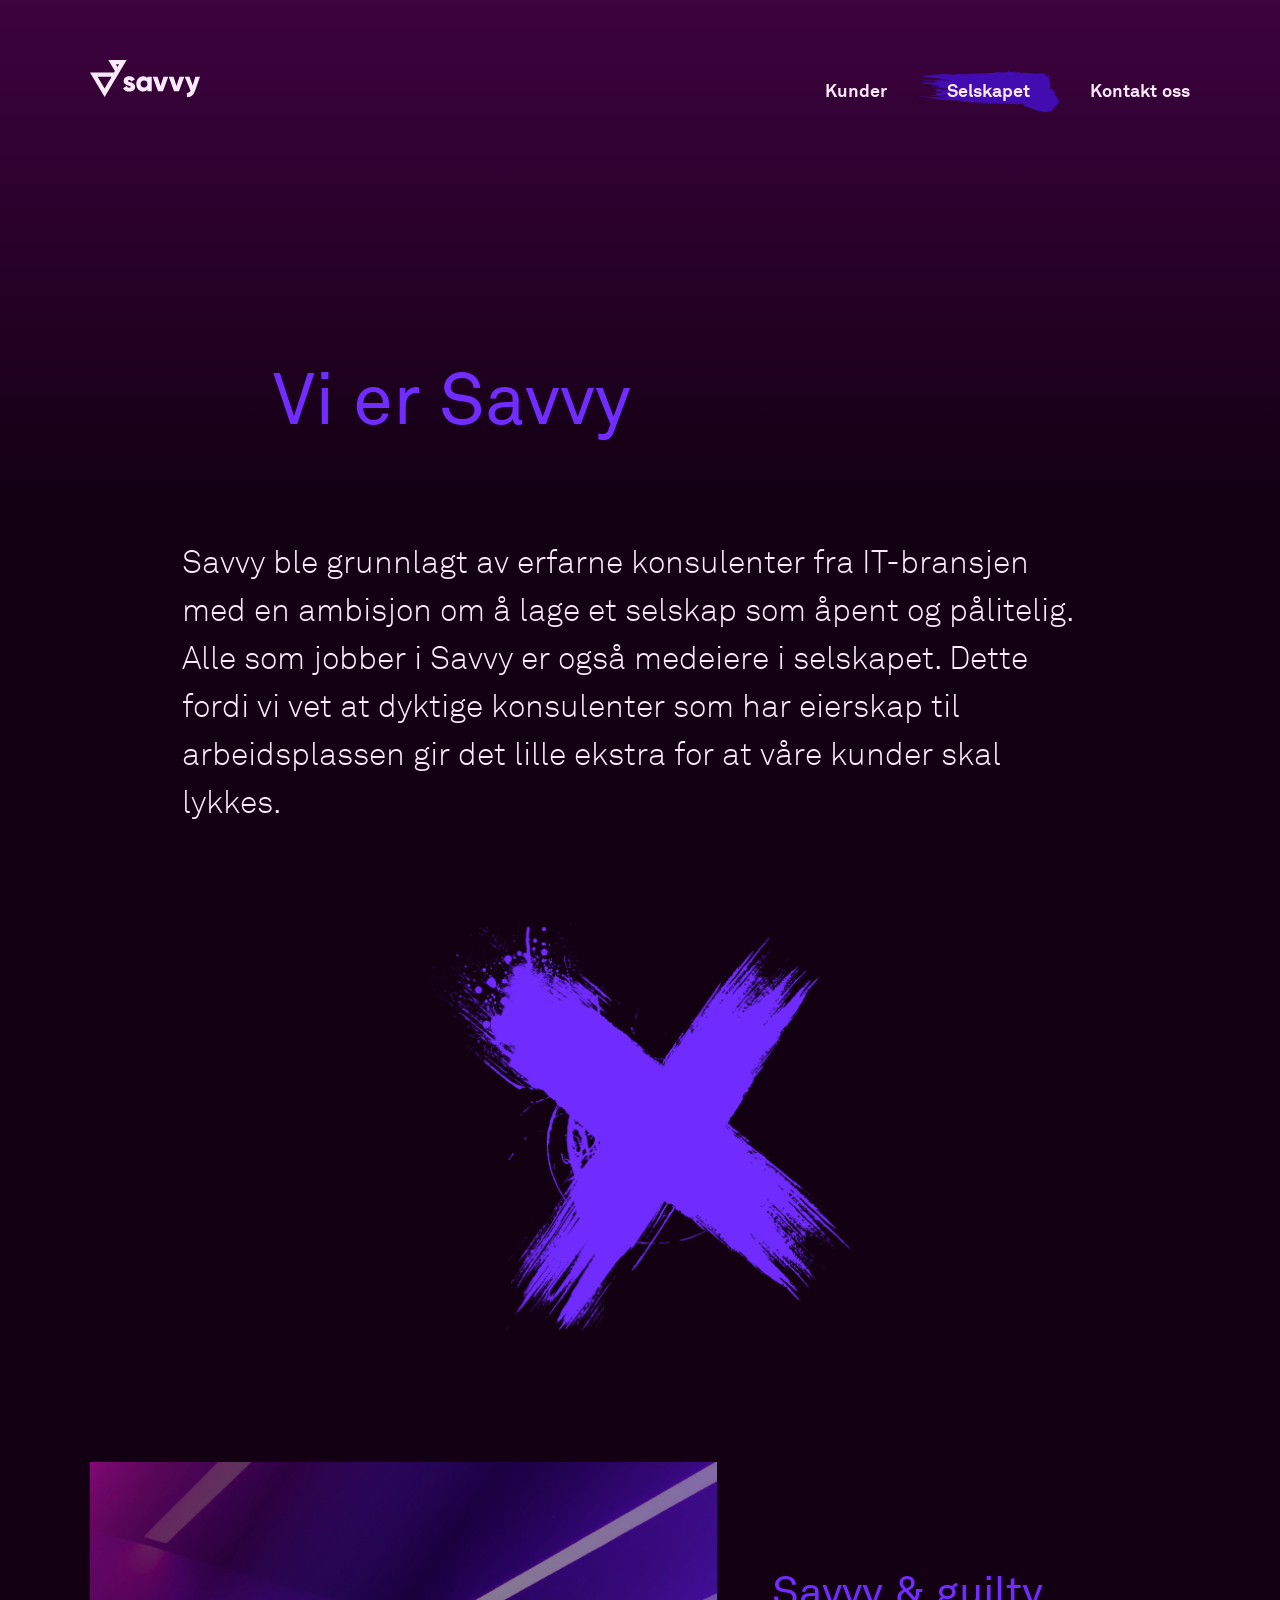
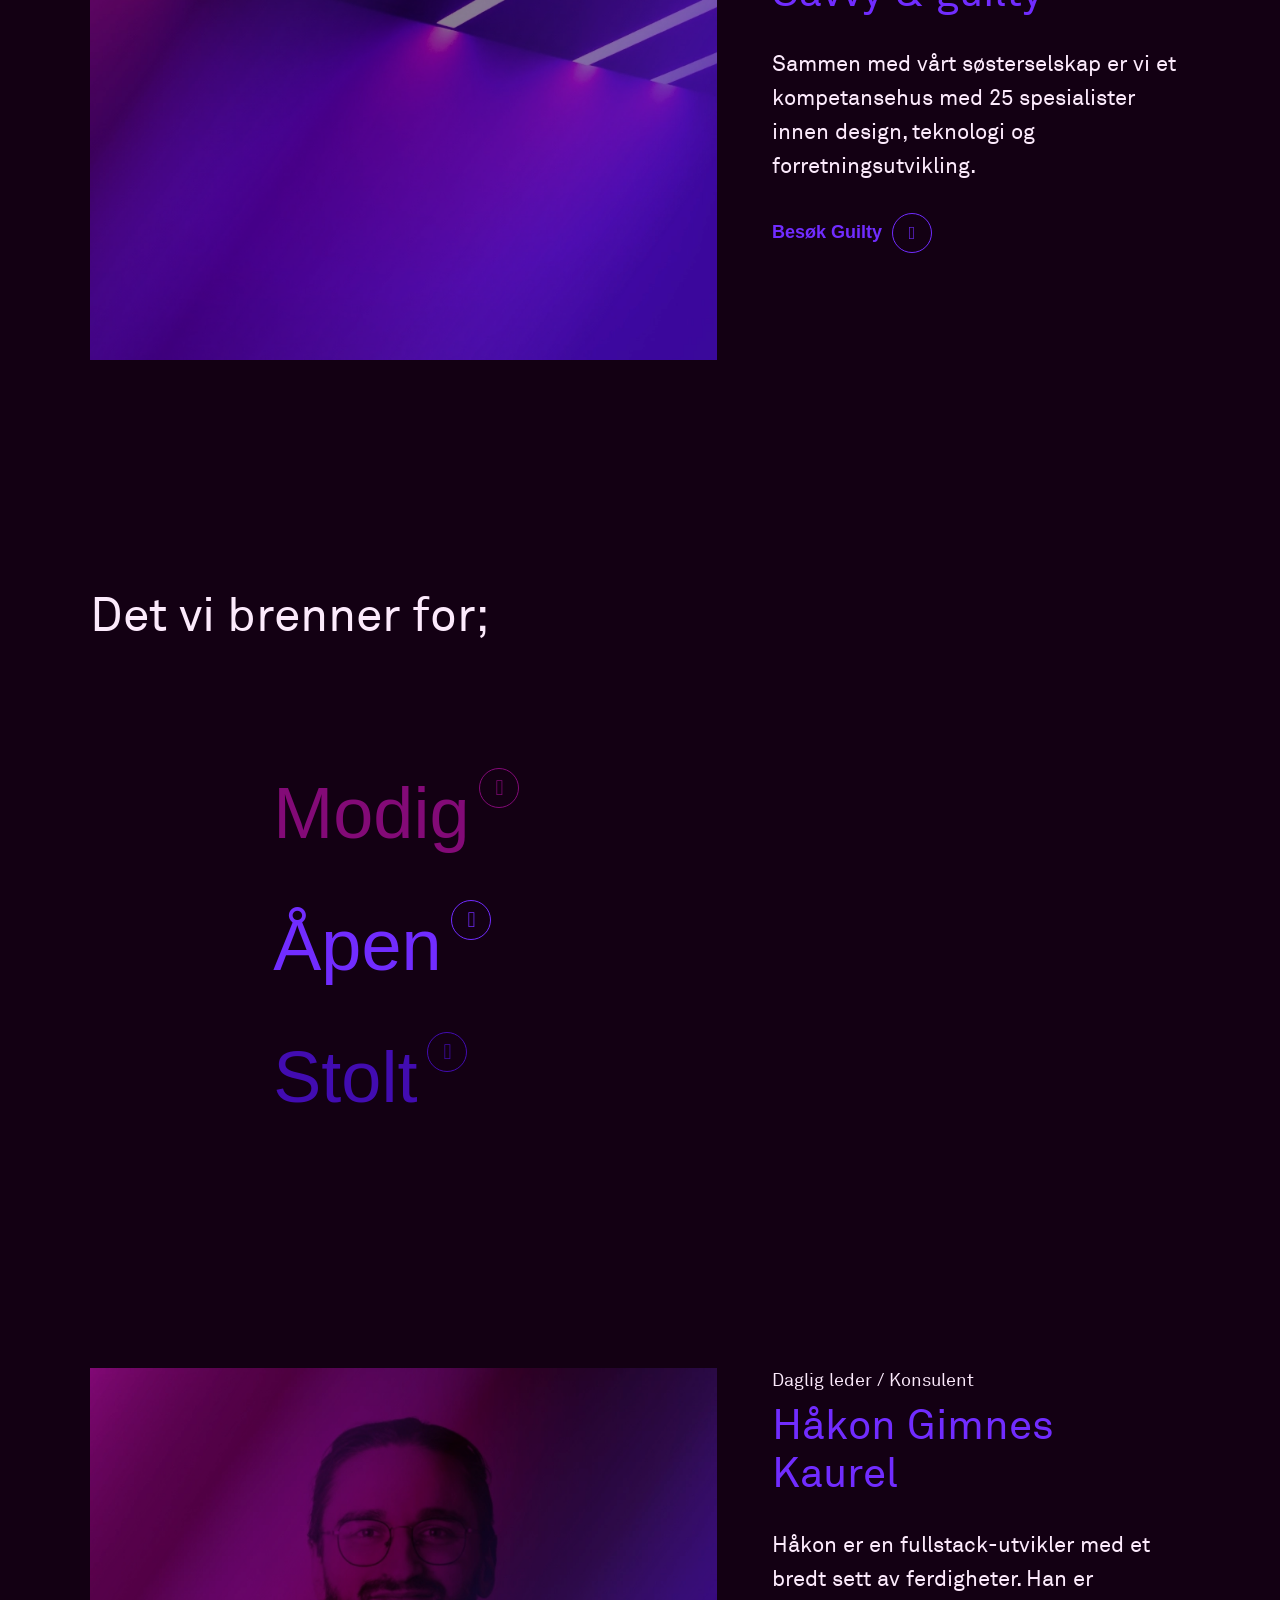
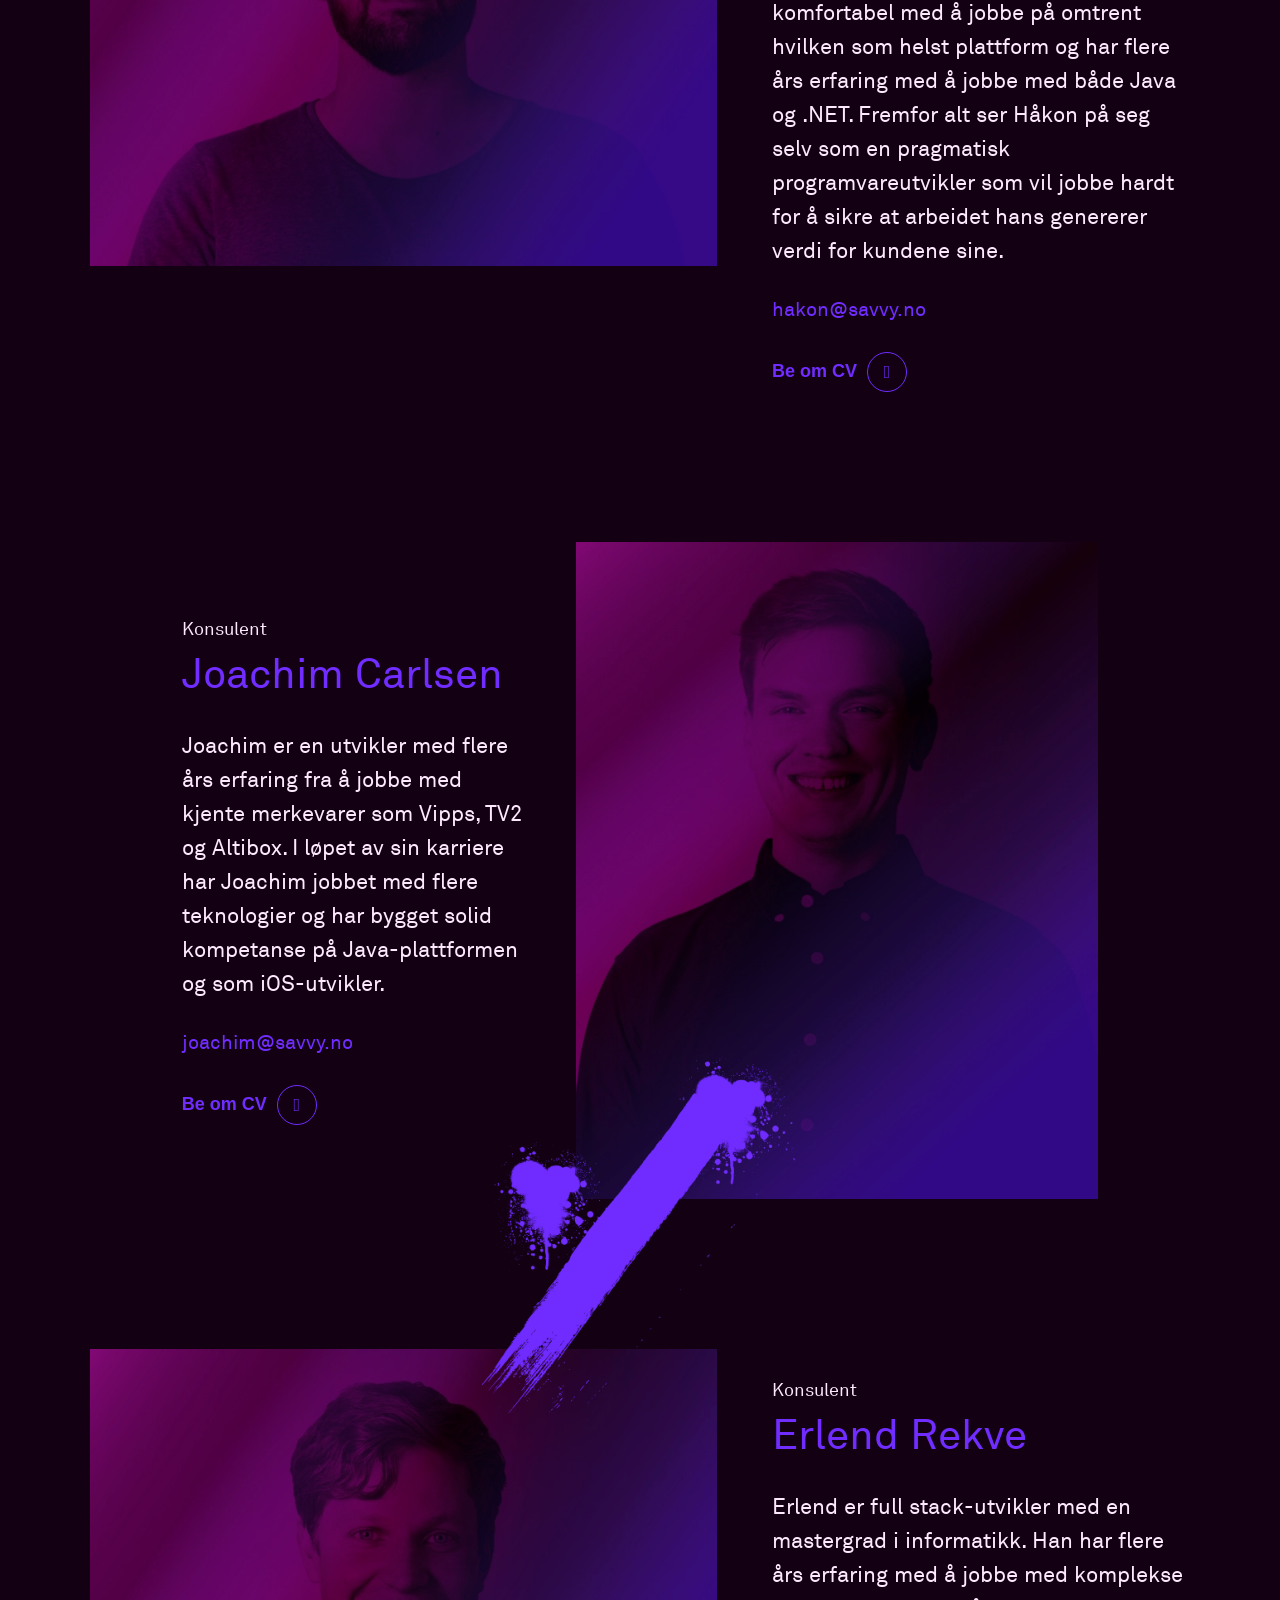
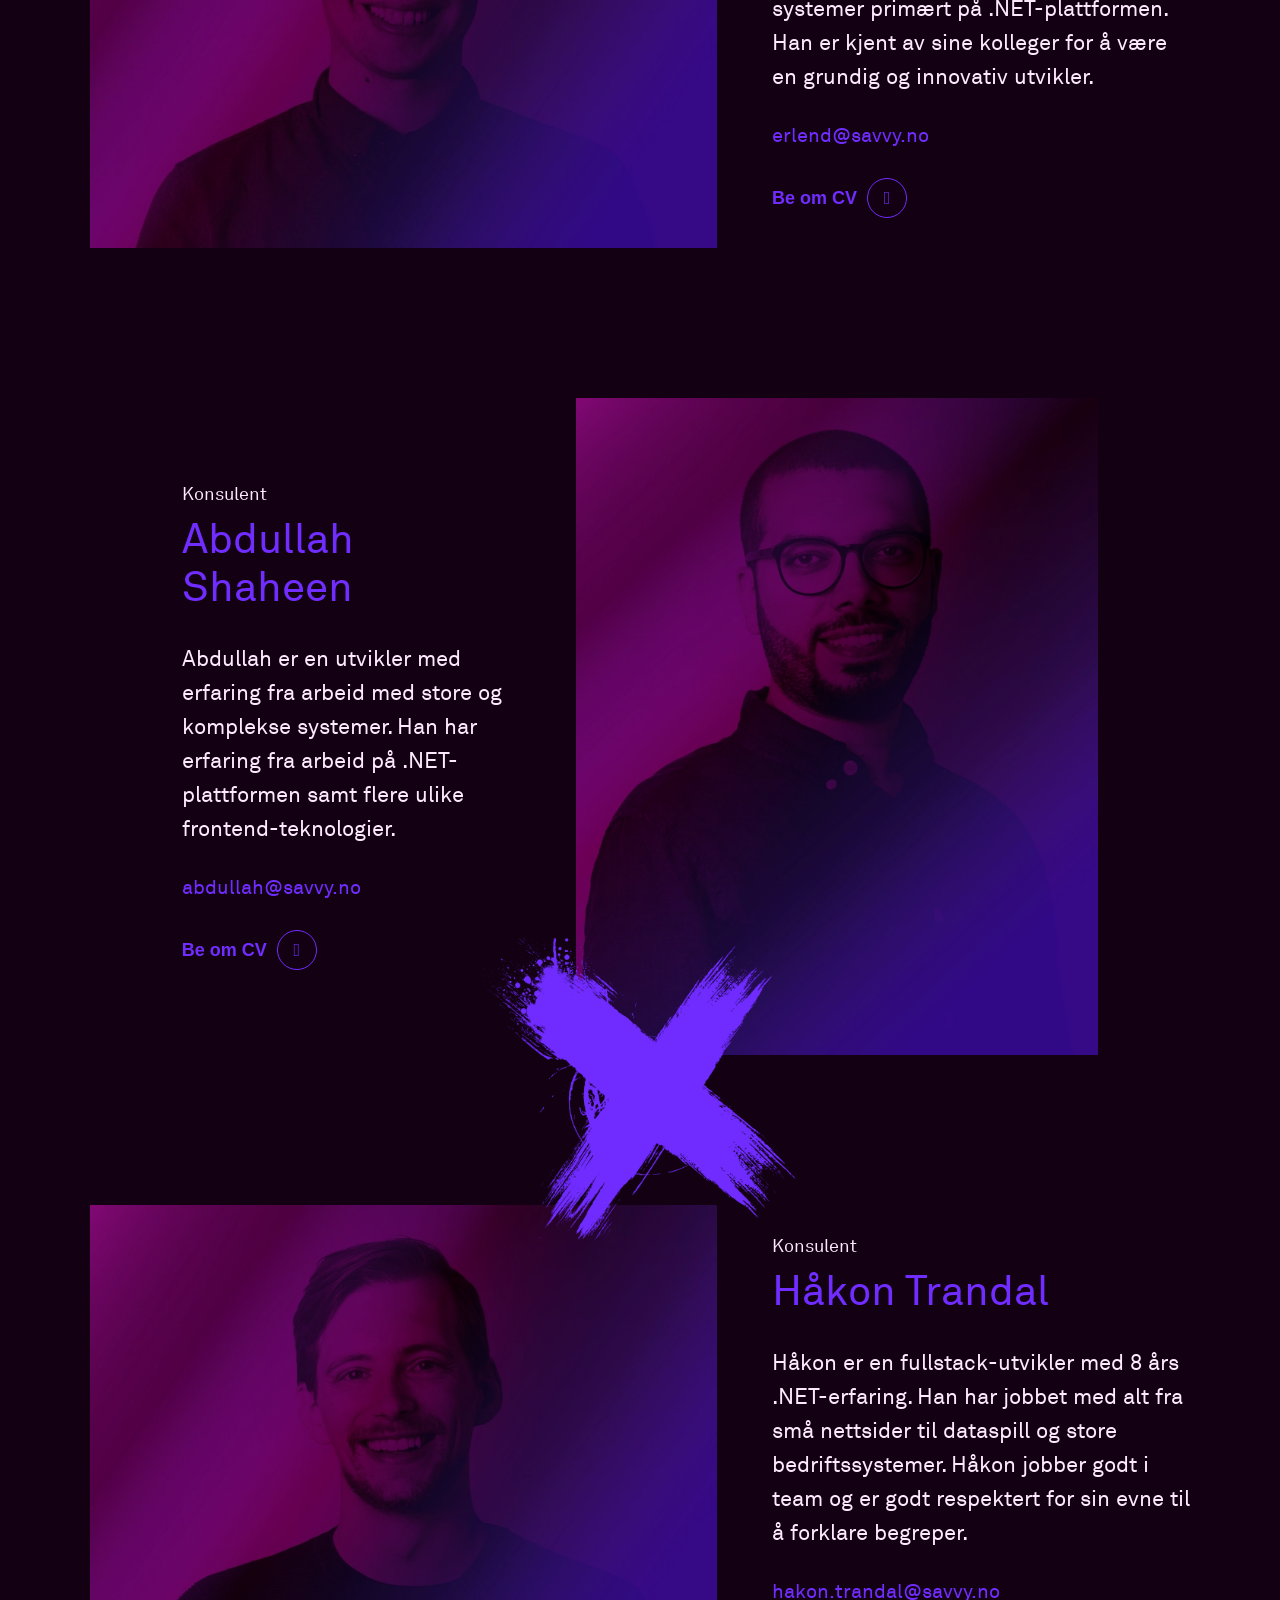
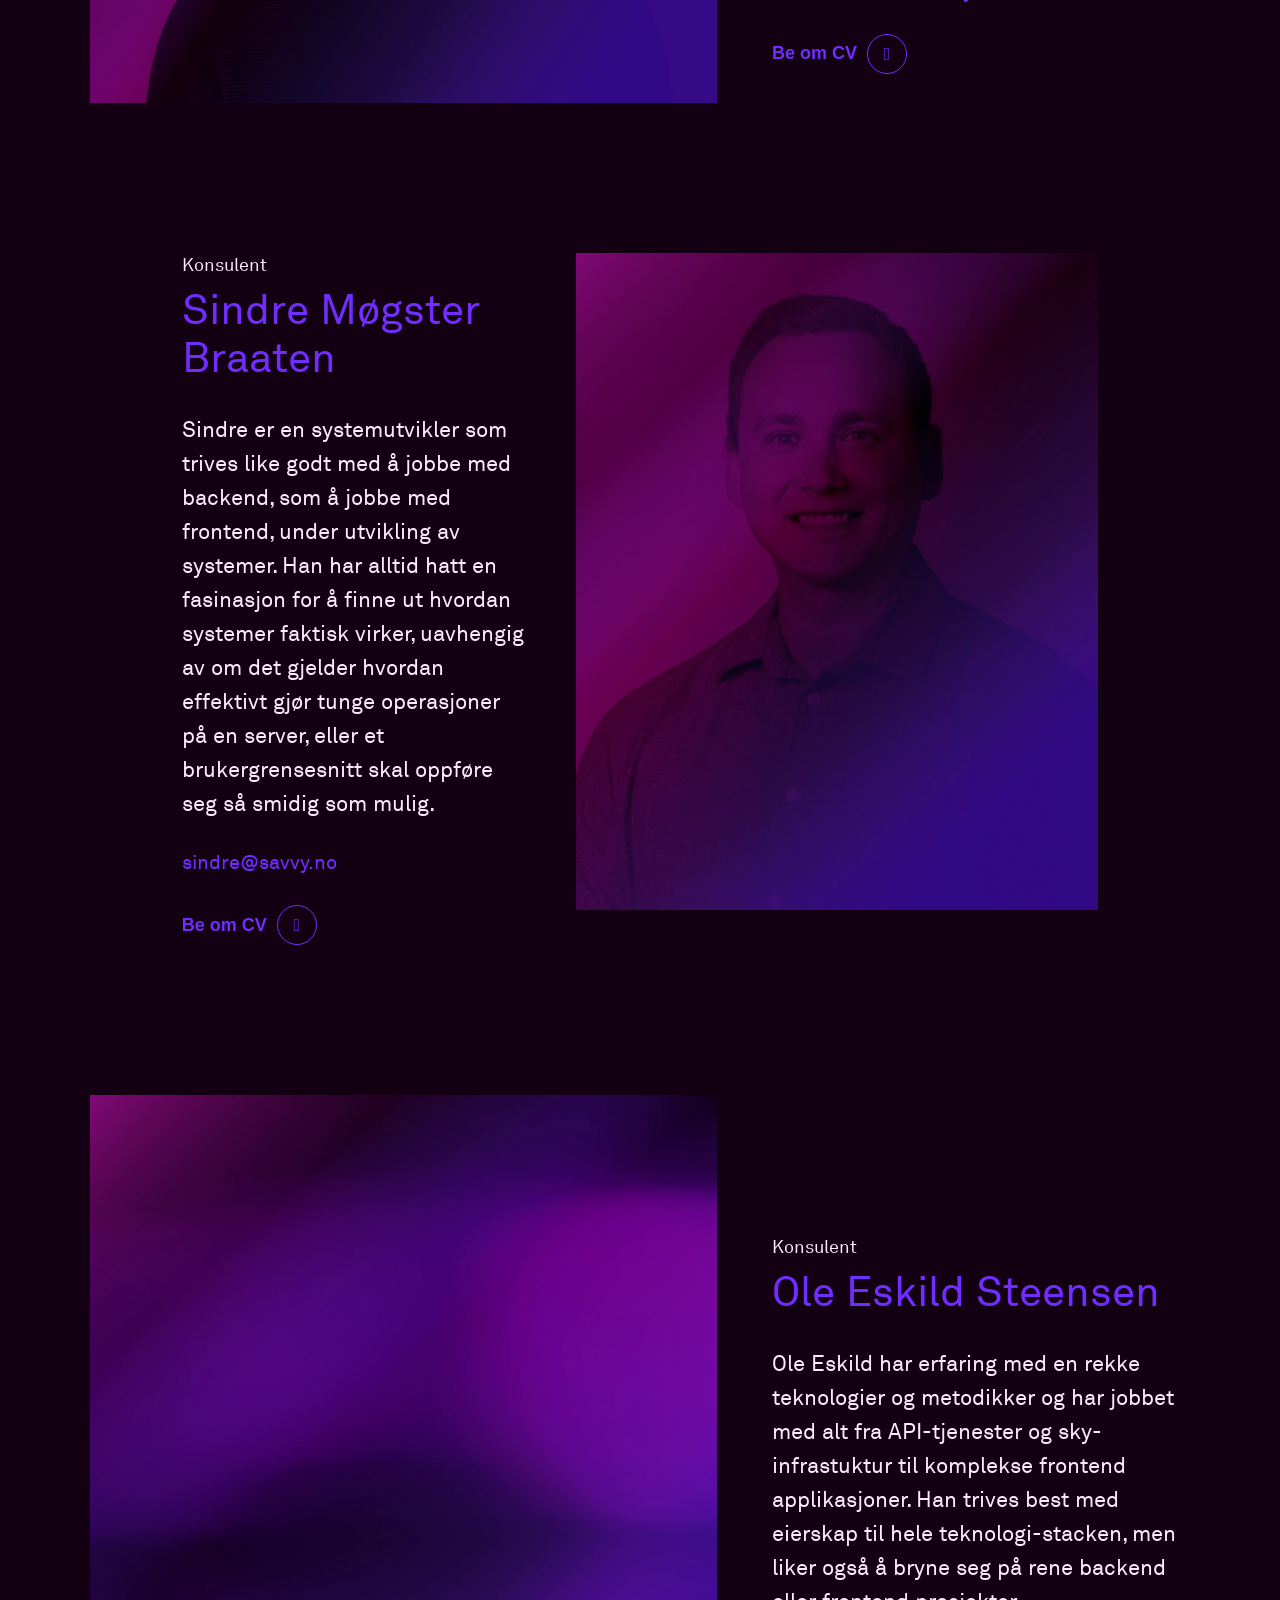
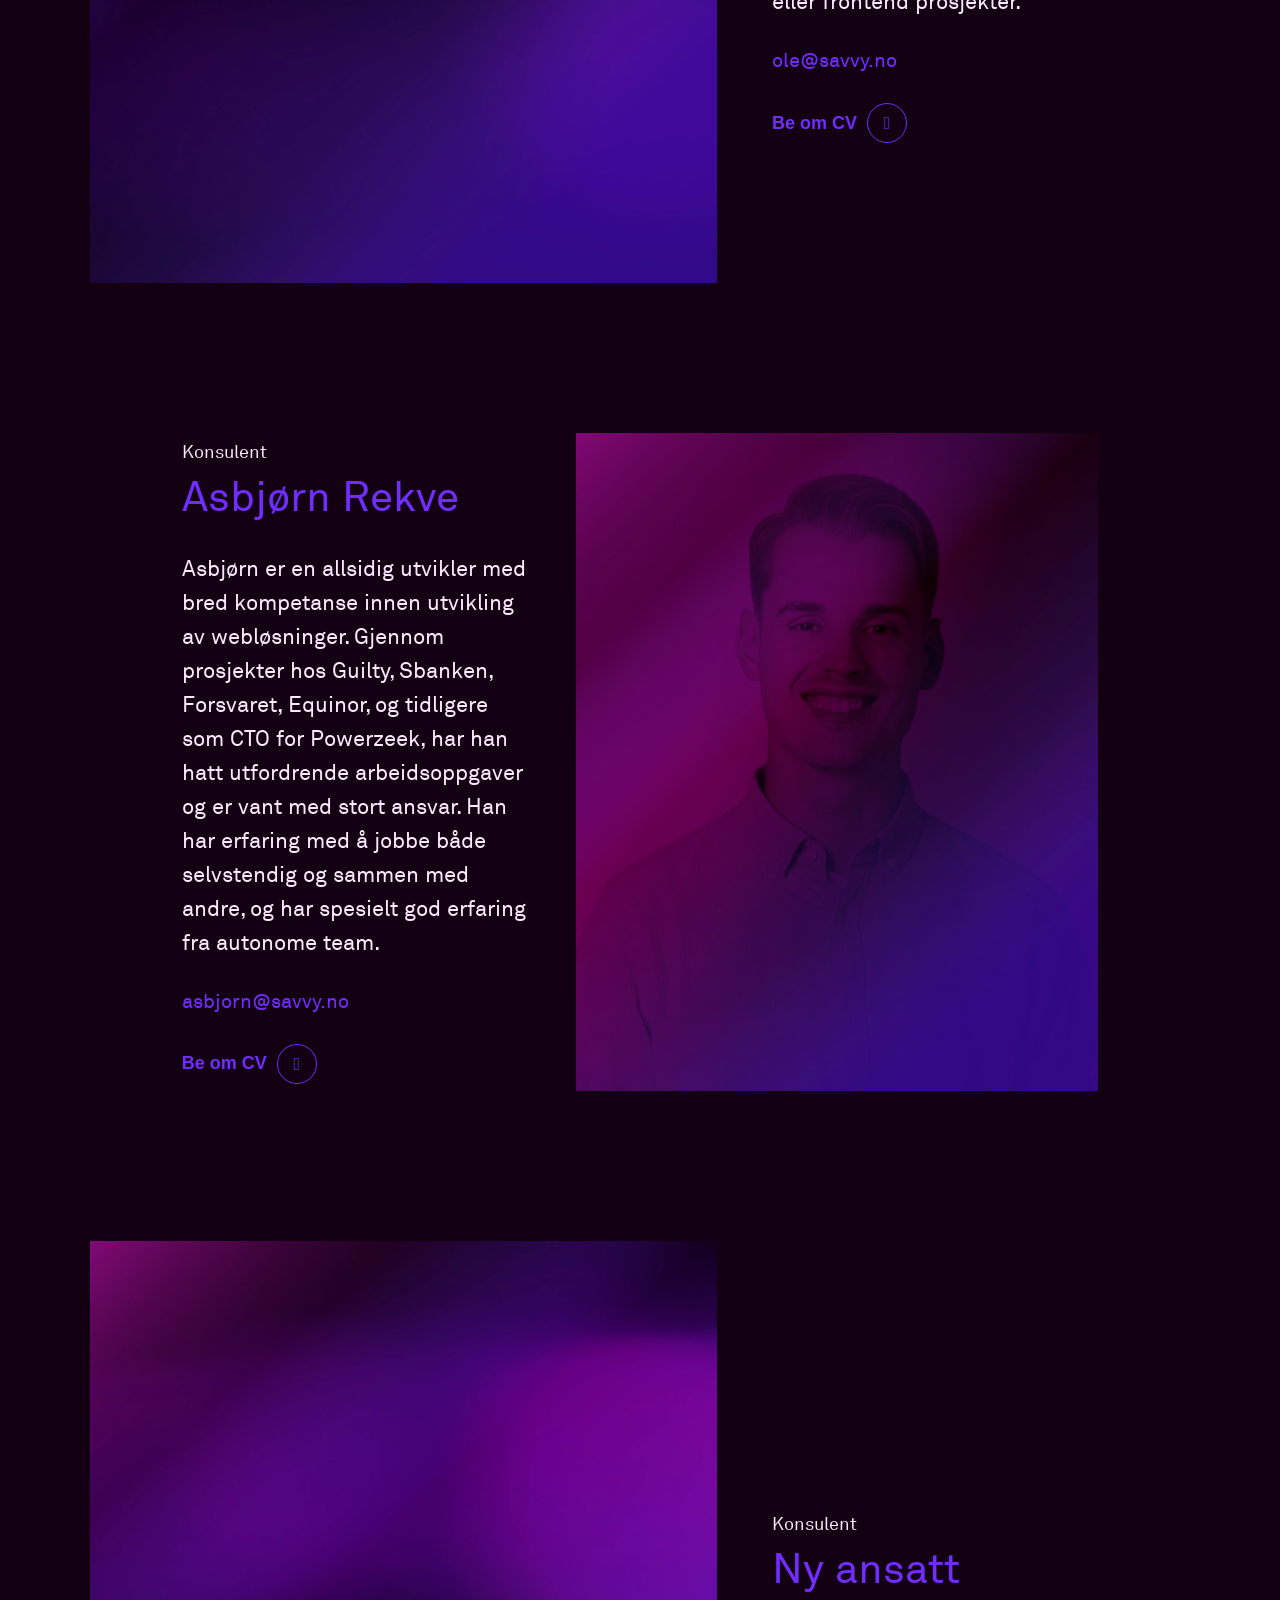
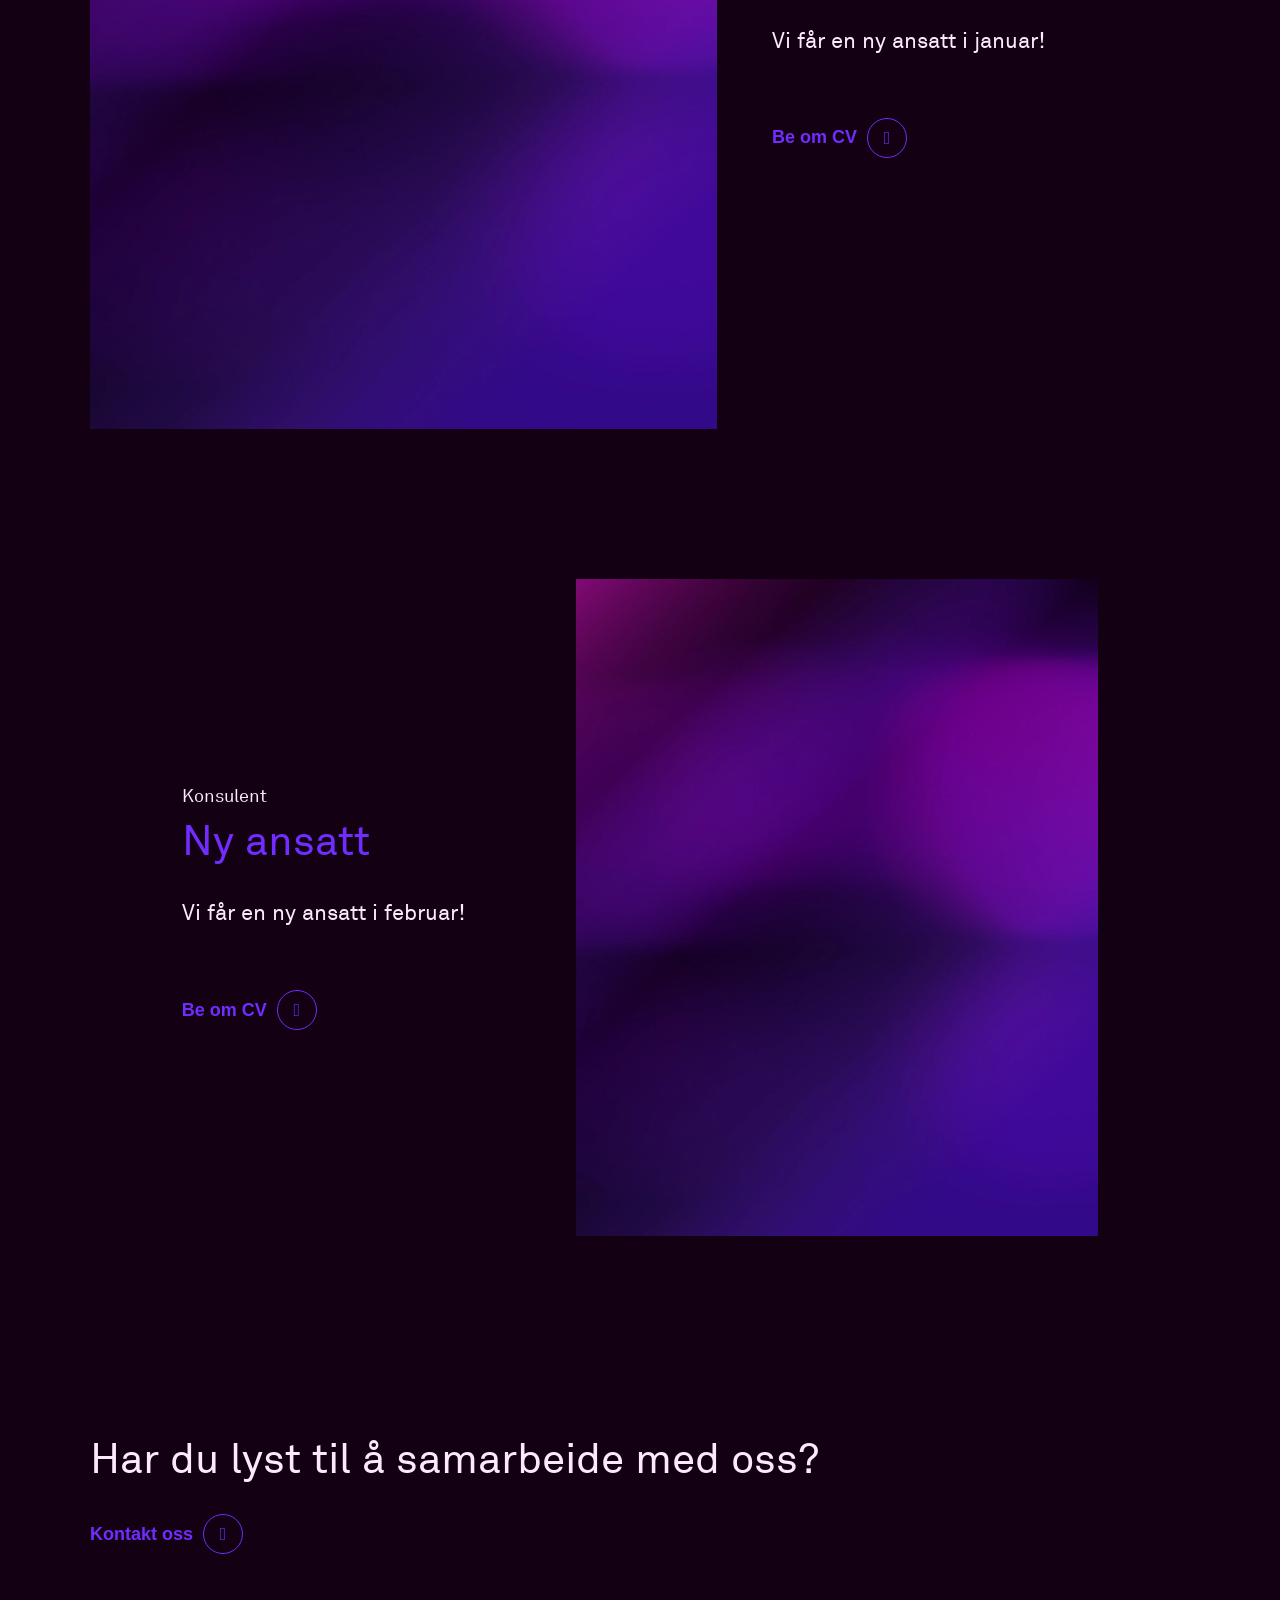
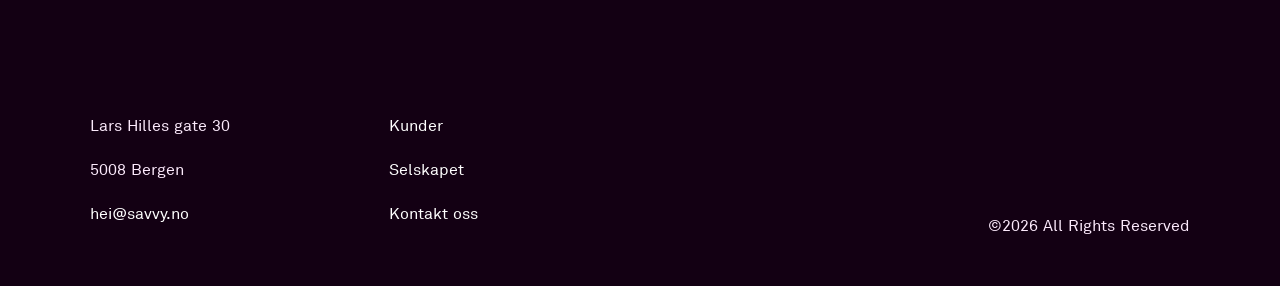
==== commit f7b5516e: "auto-update - 2022-11-04 12:45:02" ====
--- a/agency/index.html
+++ b/agency/index.html
@@ -1,16 +1,16 @@
 <!doctype html>
 <html data-n-head-ssr lang="en" prefix="og: http://ogp.me/ns#" data-n-head="%7B%22lang%22:%7B%22ssr%22:%22en%22%7D,%22prefix%22:%7B%22ssr%22:%22og:%20http://ogp.me/ns#%22%7D%7D">
   <head>
-    <title>savvy</title><meta data-n-head="ssr" charset="utf-8"><meta data-n-head="ssr" name="viewport" content="width=device-width,initial-scale=1"><meta data-n-head="ssr" data-hid="og:title" name="og:title" property="og:title" content="Savvy | Konsulentselskap med fokus på folk og nyskapning"><meta data-n-head="ssr" data-hid="og:type" name="og:type" property="og:type" content="website"><meta data-n-head="ssr" data-hid="og:url" name="og:url" property="og:url" content="https://savvy.no"><meta data-n-head="ssr" data-hid="og:image" name="og:image" property="og:image" content="https://savvy.no/images/savvy_og.png"><meta data-n-head="ssr" data-hid="og:description" name="og:description" property="og:description" content="Vi er Savvy, et konsulentselskap som ønsker å samle de triveligste og flinkeste teknologene, hvor fokuset skal være på de ansatte og innovasjon."><meta data-n-head="ssr" data-hid="og:image:alt" name="og:image:alt" property="og:image:alt" content="Savvy"><meta data-n-head="ssr" data-hid="description" name="description" content="Vi er Savvy!"><link data-n-head="ssr" rel="icon" type="image/x-icon" href="/favicon.png"><script data-n-head="ssr" data-hid="gtm-script">window._gtm_init||(window._gtm_init=1,function(t,e,n,a,o){t[n]=1==t[n]||"yes"==e[n]||1==e[n]||1==e.msDoNotTrack||t[a]&&t[a][o]&&t[a][o]()?1:0}(window,navigator,"doNotTrack","external","msTrackingProtectionEnabled"),function(a,o,i,g,m){a[m]={},a._gtm_inject=function(t){var e,n;a.doNotTrack||a[m][t]||(a[m][t]=1,a[g]=a[g]||[],a[g].push({"gtm.start":(new Date).getTime(),event:"gtm.js"}),e=o.getElementsByTagName(i)[0],(n=o.createElement(i)).async=!0,n.src="https://www.googletagmanager.com/gtm.js?id="+t,e.parentNode.insertBefore(n,e))},a._gtm_inject("GTM-NCL695S")}(window,document,"script","dataLayer","_gtm_ids"))</script><link rel="preload" href="/_nuxt/f57fabc.js" as="script"><link rel="preload" href="/_nuxt/ba0e0f5.js" as="script"><link rel="preload" href="/_nuxt/c9b01bc.js" as="script"><link rel="preload" href="/_nuxt/9f80806.js" as="script"><link rel="preload" href="/_nuxt/40a4289.js" as="script"><style data-vue-ssr-id="eeb1430e:0 12a843dd:0 132b19c5:0 e933454e:0 b08a66ae:0 517a8dd7:0 fa7ff0ca:0 5c346d62:0 7bfa4e34:0 9a199804:0 4977b148:0 29391186:0 f26c93b8:0">.container{margin-left:auto;margin-right:auto;padding-left:1.25rem;padding-right:1.25rem}@media screen and (max-width:576px){.container{max-width:100%}}@media screen and (min-width:576px)and (max-width:768px){.container{max-width:100%}}@media screen and (min-width:768px)and (max-width:992px){.container{max-width:100%}}@media screen and (min-width:992px)and (max-width:1200px){.container{max-width:960px}}@media screen and (min-width:1200px)and (max-width:1400px){.container{max-width:1140px}}@media screen and (min-width:1400px){.container{max-width:1320px}}.row{display:grid;grid-template-columns:repeat(24,1fr)}.column{grid-column:1/25}.column-1{grid-column:2/24}.column-2{grid-column:3/23}@media screen and (max-width:992px){.column-2{grid-column:1/25}}.column-3{grid-column:4/22}.column-4{grid-column:5/21}@media screen and (max-width:992px){.column-4{grid-column:1/25}}.column-5{grid-column:6/20}.column--offset-1\/2{grid-column-start:13}.column--span-1\/2{grid-column-end:span 12}body,html{margin:0;padding:0}section{margin-top:12.5rem;margin-bottom:12.5rem}@media screen and (max-width:768px){section{margin-top:6.25rem;margin-bottom:6.25rem}}img{width:100%;height:auto;display:block}address{font-style:normal}@font-face{font-family:Akkurat;src:url(/_nuxt/fonts/akkurat-bold.84fb80e.ttf);font-weight:700;font-display:swap}@font-face{font-family:Akkurat;src:url(/_nuxt/fonts/akkurat.b243cfd.ttf);font-weight:400;font-display:swap}@font-face{font-family:Akkurat;src:url(/_nuxt/fonts/akkurat-light.645acec.ttf);font-weight:300;font-display:swap}@font-face{font-family:Akkurat;src:url(/_nuxt/fonts/akkurat-italic.4941abc.ttf);font-style:italic;font-display:swap}body,html{font-family:Akkurat,Arial,Helvetica,sans-serif;color:#fceafc}.h1,h1{font-size:4.5rem;line-height:4.75rem;font-weight:400;color:#712cff;margin-bottom:1rem;display:block}@media screen and (max-width:768px){.h1,h1{font-size:3.125rem}}.h2,h2{font-size:3rem;line-height:7rem;margin-bottom:6.25rem}.h2,.h3,h2,h3{color:#712cff;font-weight:400;display:block}.h3,h3{font-size:2.625rem;line-height:3rem}.h3,h3,p{margin-bottom:1.875rem}p{font-size:1.375rem;font-weight:400;line-height:2.125rem;display:block}.paragraph-small{font-size:1.25rem;line-height:1.5rem;margin-bottom:1.875rem}.paragraph-large{font-size:2rem;font-weight:300;line-height:3rem}a{text-decoration:none;display:inline-block}a.focus-visible,a:focus-visible{outline:1px solid #fff;outline-offset:.625rem}a:hover{color:#712cff}small{font-size:1.125rem;margin-bottom:.625rem}.smaller,small{line-height:1.5rem;display:block}.smaller{font-size:1rem}.relative{position:relative}.overflow-hidden{overflow:hidden}.bg-background{background-color:#130013}.border-color-background{border-color:#130013}.color-background{color:#130013}.bg-background-light{background-color:rgba(0,0,0,.16078)}.border-color-background-light{border-color:rgba(0,0,0,.16078)}.color-background-light{color:rgba(0,0,0,.16078)}.bg-secondary{background-color:#fceafc}.border-color-secondary{border-color:#fceafc}.color-secondary{color:#fceafc}.bg-magenta{background-color:#e01de0}.border-color-magenta{border-color:#e01de0}.color-magenta{color:#e01de0}.bg-secondary-dark{background-color:#830a77}.border-color-secondary-dark{border-color:#830a77}.color-secondary-dark{color:#830a77}.bg-secondary-darker{background-color:#3d023f}.border-color-secondary-darker{border-color:#3d023f}.color-secondary-darker{color:#3d023f}.bg-primary-dark{background-color:#420cb1}.border-color-primary-dark{border-color:#420cb1}.color-primary-dark{color:#420cb1}.bg-primary{background-color:#712cff}.border-color-primary{border-color:#712cff}.color-primary{color:#712cff}.sr-only:not(:focus):not(:active){clip:rect(0 0 0 0);-webkit-clip-path:inset(50%);clip-path:inset(50%);height:1px;overflow:hidden;position:absolute;white-space:nowrap;width:1px}.vertical-align-center{display:grid;justify-items:start;align-content:center;height:100%}/*!
+    <title>savvy</title><meta data-n-head="ssr" charset="utf-8"><meta data-n-head="ssr" name="viewport" content="width=device-width,initial-scale=1"><meta data-n-head="ssr" data-hid="og:title" name="og:title" property="og:title" content="Savvy | Konsulentselskap med fokus på folk og nyskapning"><meta data-n-head="ssr" data-hid="og:type" name="og:type" property="og:type" content="website"><meta data-n-head="ssr" data-hid="og:url" name="og:url" property="og:url" content="https://savvy.no"><meta data-n-head="ssr" data-hid="og:image" name="og:image" property="og:image" content="https://savvy.no/images/savvy_og.png"><meta data-n-head="ssr" data-hid="og:description" name="og:description" property="og:description" content="Vi er Savvy, et konsulentselskap som ønsker å samle de triveligste og flinkeste teknologene, hvor fokuset skal være på de ansatte og innovasjon."><meta data-n-head="ssr" data-hid="og:image:alt" name="og:image:alt" property="og:image:alt" content="Savvy"><meta data-n-head="ssr" data-hid="description" name="description" content="Vi er Savvy!"><link data-n-head="ssr" rel="icon" type="image/x-icon" href="/favicon.png"><script data-n-head="ssr" data-hid="gtm-script">window._gtm_init||(window._gtm_init=1,function(t,e,n,a,o){t[n]=1==t[n]||"yes"==e[n]||1==e[n]||1==e.msDoNotTrack||t[a]&&t[a][o]&&t[a][o]()?1:0}(window,navigator,"doNotTrack","external","msTrackingProtectionEnabled"),function(a,o,i,g,m){a[m]={},a._gtm_inject=function(t){var e,n;a.doNotTrack||a[m][t]||(a[m][t]=1,a[g]=a[g]||[],a[g].push({"gtm.start":(new Date).getTime(),event:"gtm.js"}),e=o.getElementsByTagName(i)[0],(n=o.createElement(i)).async=!0,n.src="https://www.googletagmanager.com/gtm.js?id="+t,e.parentNode.insertBefore(n,e))},a._gtm_inject("GTM-NCL695S")}(window,document,"script","dataLayer","_gtm_ids"))</script><link rel="preload" href="/_nuxt/5abb9b6.js" as="script"><link rel="preload" href="/_nuxt/ba0e0f5.js" as="script"><link rel="preload" href="/_nuxt/c9b01bc.js" as="script"><link rel="preload" href="/_nuxt/f53d6e1.js" as="script"><link rel="preload" href="/_nuxt/40a4289.js" as="script"><style data-vue-ssr-id="eeb1430e:0 12a843dd:0 132b19c5:0 e933454e:0 b08a66ae:0 517a8dd7:0 fa7ff0ca:0 5c346d62:0 7bfa4e34:0 9a199804:0 4977b148:0 29391186:0 f26c93b8:0">.container{margin-left:auto;margin-right:auto;padding-left:1.25rem;padding-right:1.25rem}@media screen and (max-width:576px){.container{max-width:100%}}@media screen and (min-width:576px)and (max-width:768px){.container{max-width:100%}}@media screen and (min-width:768px)and (max-width:992px){.container{max-width:100%}}@media screen and (min-width:992px)and (max-width:1200px){.container{max-width:960px}}@media screen and (min-width:1200px)and (max-width:1400px){.container{max-width:1140px}}@media screen and (min-width:1400px){.container{max-width:1320px}}.row{display:grid;grid-template-columns:repeat(24,1fr)}.column{grid-column:1/25}.column-1{grid-column:2/24}.column-2{grid-column:3/23}@media screen and (max-width:992px){.column-2{grid-column:1/25}}.column-3{grid-column:4/22}.column-4{grid-column:5/21}@media screen and (max-width:992px){.column-4{grid-column:1/25}}.column-5{grid-column:6/20}.column--offset-1\/2{grid-column-start:13}.column--span-1\/2{grid-column-end:span 12}body,html{margin:0;padding:0}section{margin-top:12.5rem;margin-bottom:12.5rem}@media screen and (max-width:768px){section{margin-top:6.25rem;margin-bottom:6.25rem}}img{width:100%;height:auto;display:block}address{font-style:normal}@font-face{font-family:Akkurat;src:url(/_nuxt/fonts/akkurat-bold.84fb80e.ttf);font-weight:700;font-display:swap}@font-face{font-family:Akkurat;src:url(/_nuxt/fonts/akkurat.b243cfd.ttf);font-weight:400;font-display:swap}@font-face{font-family:Akkurat;src:url(/_nuxt/fonts/akkurat-light.645acec.ttf);font-weight:300;font-display:swap}@font-face{font-family:Akkurat;src:url(/_nuxt/fonts/akkurat-italic.4941abc.ttf);font-style:italic;font-display:swap}body,html{font-family:Akkurat,Arial,Helvetica,sans-serif;color:#fceafc}.h1,h1{font-size:4.5rem;line-height:4.75rem;font-weight:400;color:#712cff;margin-bottom:1rem;display:block}@media screen and (max-width:768px){.h1,h1{font-size:3.125rem}}.h2,h2{font-size:3rem;line-height:7rem;margin-bottom:6.25rem}.h2,.h3,h2,h3{color:#712cff;font-weight:400;display:block}.h3,h3{font-size:2.625rem;line-height:3rem}.h3,h3,p{margin-bottom:1.875rem}p{font-size:1.375rem;font-weight:400;line-height:2.125rem;display:block}.paragraph-small{font-size:1.25rem;line-height:1.5rem;margin-bottom:1.875rem}.paragraph-large{font-size:2rem;font-weight:300;line-height:3rem}a{text-decoration:none;display:inline-block}a.focus-visible,a:focus-visible{outline:1px solid #fff;outline-offset:.625rem}a:hover{color:#712cff}small{font-size:1.125rem;margin-bottom:.625rem}.smaller,small{line-height:1.5rem;display:block}.smaller{font-size:1rem}.relative{position:relative}.overflow-hidden{overflow:hidden}.bg-background{background-color:#130013}.border-color-background{border-color:#130013}.color-background{color:#130013}.bg-background-light{background-color:rgba(0,0,0,.16078)}.border-color-background-light{border-color:rgba(0,0,0,.16078)}.color-background-light{color:rgba(0,0,0,.16078)}.bg-secondary{background-color:#fceafc}.border-color-secondary{border-color:#fceafc}.color-secondary{color:#fceafc}.bg-magenta{background-color:#e01de0}.border-color-magenta{border-color:#e01de0}.color-magenta{color:#e01de0}.bg-secondary-dark{background-color:#830a77}.border-color-secondary-dark{border-color:#830a77}.color-secondary-dark{color:#830a77}.bg-secondary-darker{background-color:#3d023f}.border-color-secondary-darker{border-color:#3d023f}.color-secondary-darker{color:#3d023f}.bg-primary-dark{background-color:#420cb1}.border-color-primary-dark{border-color:#420cb1}.color-primary-dark{color:#420cb1}.bg-primary{background-color:#712cff}.border-color-primary{border-color:#712cff}.color-primary{color:#712cff}.sr-only:not(:focus):not(:active){clip:rect(0 0 0 0);-webkit-clip-path:inset(50%);clip-path:inset(50%);height:1px;overflow:hidden;position:absolute;white-space:nowrap;width:1px}.vertical-align-center{display:grid;justify-items:start;align-content:center;height:100%}/*!
  * Font Awesome Pro 5.15.4 by @fontawesome - https://fontawesome.com
  * License - https://fontawesome.com/license (Commercial License)
- */.fa,.fab,.fad,.fal,.far,.fas{-moz-osx-font-smoothing:grayscale;-webkit-font-smoothing:antialiased;display:inline-block;font-style:normal;font-feature-settings:normal;font-variant:normal;text-rendering:auto;line-height:1}.fa-lg{font-size:1.33333em;line-height:.75em;vertical-align:-.0667em}.fa-xs{font-size:.75em}.fa-sm{font-size:.875em}.fa-1x{font-size:1em}.fa-2x{font-size:2em}.fa-3x{font-size:3em}.fa-4x{font-size:4em}.fa-5x{font-size:5em}.fa-6x{font-size:6em}.fa-7x{font-size:7em}.fa-8x{font-size:8em}.fa-9x{font-size:9em}.fa-10x{font-size:10em}.fa-fw{text-align:center;width:1.25em}.fa-ul{list-style-type:none;margin-left:2.5em;padding-left:0}.fa-ul>li{position:relative}.fa-li{left:-2em;position:absolute;text-align:center;width:2em;line-height:inherit}.fa-border{border:.08em solid #eee;border-radius:.1em;padding:.2em .25em .15em}.fa-pull-left{float:left}.fa-pull-right{float:right}.fa.fa-pull-left,.fab.fa-pull-left,.fal.fa-pull-left,.far.fa-pull-left,.fas.fa-pull-left{margin-right:.3em}.fa.fa-pull-right,.fab.fa-pull-right,.fal.fa-pull-right,.far.fa-pull-right,.fas.fa-pull-right{margin-left:.3em}.fa-spin{-webkit-animation:fa-spin 2s linear infinite;animation:fa-spin 2s linear infinite}.fa-pulse{-webkit-animation:fa-spin 1s steps(8) infinite;animation:fa-spin 1s steps(8) infinite}@-webkit-keyframes fa-spin{0%{transform:rotate(0)}to{transform:rotate(1turn)}}@keyframes fa-spin{0%{transform:rotate(0)}to{transform:rotate(1turn)}}.fa-rotate-90{transform:rotate(90deg)}.fa-rotate-180{transform:rotate(180deg)}.fa-rotate-270{transform:rotate(270deg)}.fa-flip-horizontal{transform:scaleX(-1)}.fa-flip-vertical{transform:scaleY(-1)}.fa-flip-both,.fa-flip-horizontal.fa-flip-vertical{transform:scale(-1)}:root .fa-flip-both,:root .fa-flip-horizontal,:root .fa-flip-vertical,:root .fa-rotate-180,:root .fa-rotate-270,:root .fa-rotate-90{filter:none}.fa-stack{display:inline-block;height:2em;line-height:2em;position:relative;vertical-align:middle;width:2.5em}.fa-stack-1x,.fa-stack-2x{left:0;position:absolute;text-align:center;width:100%}.fa-stack-1x{line-height:inherit}.fa-stack-2x{font-size:2em}.fa-inverse{color:#fff}.fa-500px:before{content:"\f26e"}.fa-abacus:before{content:"\f640"}.fa-accessible-icon:before{content:"\f368"}.fa-accusoft:before{content:"\f369"}.fa-acorn:before{content:"\f6ae"}.fa-acquisitions-incorporated:before{content:"\f6af"}.fa-ad:before{content:"\f641"}.fa-address-book:before{content:"\f2b9"}.fa-address-card:before{content:"\f2bb"}.fa-adjust:before{content:"\f042"}.fa-adn:before{content:"\f170"}.fa-adversal:before{content:"\f36a"}.fa-affiliatetheme:before{content:"\f36b"}.fa-air-conditioner:before{content:"\f8f4"}.fa-air-freshener:before{content:"\f5d0"}.fa-airbnb:before{content:"\f834"}.fa-alarm-clock:before{content:"\f34e"}.fa-alarm-exclamation:before{content:"\f843"}.fa-alarm-plus:before{content:"\f844"}.fa-alarm-snooze:before{content:"\f845"}.fa-album:before{content:"\f89f"}.fa-album-collection:before{content:"\f8a0"}.fa-algolia:before{content:"\f36c"}.fa-alicorn:before{content:"\f6b0"}.fa-alien:before{content:"\f8f5"}.fa-alien-monster:before{content:"\f8f6"}.fa-align-center:before{content:"\f037"}.fa-align-justify:before{content:"\f039"}.fa-align-left:before{content:"\f036"}.fa-align-right:before{content:"\f038"}.fa-align-slash:before{content:"\f846"}.fa-alipay:before{content:"\f642"}.fa-allergies:before{content:"\f461"}.fa-amazon:before{content:"\f270"}.fa-amazon-pay:before{content:"\f42c"}.fa-ambulance:before{content:"\f0f9"}.fa-american-sign-language-interpreting:before{content:"\f2a3"}.fa-amilia:before{content:"\f36d"}.fa-amp-guitar:before{content:"\f8a1"}.fa-analytics:before{content:"\f643"}.fa-anchor:before{content:"\f13d"}.fa-android:before{content:"\f17b"}.fa-angel:before{content:"\f779"}.fa-angellist:before{content:"\f209"}.fa-angle-double-down:before{content:"\f103"}.fa-angle-double-left:before{content:"\f100"}.fa-angle-double-right:before{content:"\f101"}.fa-angle-double-up:before{content:"\f102"}.fa-angle-down:before{content:"\f107"}.fa-angle-left:before{content:"\f104"}.fa-angle-right:before{content:"\f105"}.fa-angle-up:before{content:"\f106"}.fa-angry:before{content:"\f556"}.fa-angrycreative:before{content:"\f36e"}.fa-angular:before{content:"\f420"}.fa-ankh:before{content:"\f644"}.fa-app-store:before{content:"\f36f"}.fa-app-store-ios:before{content:"\f370"}.fa-apper:before{content:"\f371"}.fa-apple:before{content:"\f179"}.fa-apple-alt:before{content:"\f5d1"}.fa-apple-crate:before{content:"\f6b1"}.fa-apple-pay:before{content:"\f415"}.fa-archive:before{content:"\f187"}.fa-archway:before{content:"\f557"}.fa-arrow-alt-circle-down:before{content:"\f358"}.fa-arrow-alt-circle-left:before{content:"\f359"}.fa-arrow-alt-circle-right:before{content:"\f35a"}.fa-arrow-alt-circle-up:before{content:"\f35b"}.fa-arrow-alt-down:before{content:"\f354"}.fa-arrow-alt-from-bottom:before{content:"\f346"}.fa-arrow-alt-from-left:before{content:"\f347"}.fa-arrow-alt-from-right:before{content:"\f348"}.fa-arrow-alt-from-top:before{content:"\f349"}.fa-arrow-alt-left:before{content:"\f355"}.fa-arrow-alt-right:before{content:"\f356"}.fa-arrow-alt-square-down:before{content:"\f350"}.fa-arrow-alt-square-left:before{content:"\f351"}.fa-arrow-alt-square-right:before{content:"\f352"}.fa-arrow-alt-square-up:before{content:"\f353"}.fa-arrow-alt-to-bottom:before{content:"\f34a"}.fa-arrow-alt-to-left:before{content:"\f34b"}.fa-arrow-alt-to-right:before{content:"\f34c"}.fa-arrow-alt-to-top:before{content:"\f34d"}.fa-arrow-alt-up:before{content:"\f357"}.fa-arrow-circle-down:before{content:"\f0ab"}.fa-arrow-circle-left:before{content:"\f0a8"}.fa-arrow-circle-right:before{content:"\f0a9"}.fa-arrow-circle-up:before{content:"\f0aa"}.fa-arrow-down:before{content:"\f063"}.fa-arrow-from-bottom:before{content:"\f342"}.fa-arrow-from-left:before{content:"\f343"}.fa-arrow-from-right:before{content:"\f344"}.fa-arrow-from-top:before{content:"\f345"}.fa-arrow-left:before{content:"\f060"}.fa-arrow-right:before{content:"\f061"}.fa-arrow-square-down:before{content:"\f339"}.fa-arrow-square-left:before{content:"\f33a"}.fa-arrow-square-right:before{content:"\f33b"}.fa-arrow-square-up:before{content:"\f33c"}.fa-arrow-to-bottom:before{content:"\f33d"}.fa-arrow-to-left:before{content:"\f33e"}.fa-arrow-to-right:before{content:"\f340"}.fa-arrow-to-top:before{content:"\f341"}.fa-arrow-up:before{content:"\f062"}.fa-arrows:before{content:"\f047"}.fa-arrows-alt:before{content:"\f0b2"}.fa-arrows-alt-h:before{content:"\f337"}.fa-arrows-alt-v:before{content:"\f338"}.fa-arrows-h:before{content:"\f07e"}.fa-arrows-v:before{content:"\f07d"}.fa-artstation:before{content:"\f77a"}.fa-assistive-listening-systems:before{content:"\f2a2"}.fa-asterisk:before{content:"\f069"}.fa-asymmetrik:before{content:"\f372"}.fa-at:before{content:"\f1fa"}.fa-atlas:before{content:"\f558"}.fa-atlassian:before{content:"\f77b"}.fa-atom:before{content:"\f5d2"}.fa-atom-alt:before{content:"\f5d3"}.fa-audible:before{content:"\f373"}.fa-audio-description:before{content:"\f29e"}.fa-autoprefixer:before{content:"\f41c"}.fa-avianex:before{content:"\f374"}.fa-aviato:before{content:"\f421"}.fa-award:before{content:"\f559"}.fa-aws:before{content:"\f375"}.fa-axe:before{content:"\f6b2"}.fa-axe-battle:before{content:"\f6b3"}.fa-baby:before{content:"\f77c"}.fa-baby-carriage:before{content:"\f77d"}.fa-backpack:before{content:"\f5d4"}.fa-backspace:before{content:"\f55a"}.fa-backward:before{content:"\f04a"}.fa-bacon:before{content:"\f7e5"}.fa-bacteria:before{content:"\e059"}.fa-bacterium:before{content:"\e05a"}.fa-badge:before{content:"\f335"}.fa-badge-check:before{content:"\f336"}.fa-badge-dollar:before{content:"\f645"}.fa-badge-percent:before{content:"\f646"}.fa-badge-sheriff:before{content:"\f8a2"}.fa-badger-honey:before{content:"\f6b4"}.fa-bags-shopping:before{content:"\f847"}.fa-bahai:before{content:"\f666"}.fa-balance-scale:before{content:"\f24e"}.fa-balance-scale-left:before{content:"\f515"}.fa-balance-scale-right:before{content:"\f516"}.fa-ball-pile:before{content:"\f77e"}.fa-ballot:before{content:"\f732"}.fa-ballot-check:before{content:"\f733"}.fa-ban:before{content:"\f05e"}.fa-band-aid:before{content:"\f462"}.fa-bandcamp:before{content:"\f2d5"}.fa-banjo:before{content:"\f8a3"}.fa-barcode:before{content:"\f02a"}.fa-barcode-alt:before{content:"\f463"}.fa-barcode-read:before{content:"\f464"}.fa-barcode-scan:before{content:"\f465"}.fa-bars:before{content:"\f0c9"}.fa-baseball:before{content:"\f432"}.fa-baseball-ball:before{content:"\f433"}.fa-basketball-ball:before{content:"\f434"}.fa-basketball-hoop:before{content:"\f435"}.fa-bat:before{content:"\f6b5"}.fa-bath:before{content:"\f2cd"}.fa-battery-bolt:before{content:"\f376"}.fa-battery-empty:before{content:"\f244"}.fa-battery-full:before{content:"\f240"}.fa-battery-half:before{content:"\f242"}.fa-battery-quarter:before{content:"\f243"}.fa-battery-slash:before{content:"\f377"}.fa-battery-three-quarters:before{content:"\f241"}.fa-battle-net:before{content:"\f835"}.fa-bed:before{content:"\f236"}.fa-bed-alt:before{content:"\f8f7"}.fa-bed-bunk:before{content:"\f8f8"}.fa-bed-empty:before{content:"\f8f9"}.fa-beer:before{content:"\f0fc"}.fa-behance:before{content:"\f1b4"}.fa-behance-square:before{content:"\f1b5"}.fa-bell:before{content:"\f0f3"}.fa-bell-exclamation:before{content:"\f848"}.fa-bell-on:before{content:"\f8fa"}.fa-bell-plus:before{content:"\f849"}.fa-bell-school:before{content:"\f5d5"}.fa-bell-school-slash:before{content:"\f5d6"}.fa-bell-slash:before{content:"\f1f6"}.fa-bells:before{content:"\f77f"}.fa-betamax:before{content:"\f8a4"}.fa-bezier-curve:before{content:"\f55b"}.fa-bible:before{content:"\f647"}.fa-bicycle:before{content:"\f206"}.fa-biking:before{content:"\f84a"}.fa-biking-mountain:before{content:"\f84b"}.fa-bimobject:before{content:"\f378"}.fa-binoculars:before{content:"\f1e5"}.fa-biohazard:before{content:"\f780"}.fa-birthday-cake:before{content:"\f1fd"}.fa-bitbucket:before{content:"\f171"}.fa-bitcoin:before{content:"\f379"}.fa-bity:before{content:"\f37a"}.fa-black-tie:before{content:"\f27e"}.fa-blackberry:before{content:"\f37b"}.fa-blanket:before{content:"\f498"}.fa-blender:before{content:"\f517"}.fa-blender-phone:before{content:"\f6b6"}.fa-blind:before{content:"\f29d"}.fa-blinds:before{content:"\f8fb"}.fa-blinds-open:before{content:"\f8fc"}.fa-blinds-raised:before{content:"\f8fd"}.fa-blog:before{content:"\f781"}.fa-blogger:before{content:"\f37c"}.fa-blogger-b:before{content:"\f37d"}.fa-bluetooth:before{content:"\f293"}.fa-bluetooth-b:before{content:"\f294"}.fa-bold:before{content:"\f032"}.fa-bolt:before{content:"\f0e7"}.fa-bomb:before{content:"\f1e2"}.fa-bone:before{content:"\f5d7"}.fa-bone-break:before{content:"\f5d8"}.fa-bong:before{content:"\f55c"}.fa-book:before{content:"\f02d"}.fa-book-alt:before{content:"\f5d9"}.fa-book-dead:before{content:"\f6b7"}.fa-book-heart:before{content:"\f499"}.fa-book-medical:before{content:"\f7e6"}.fa-book-open:before{content:"\f518"}.fa-book-reader:before{content:"\f5da"}.fa-book-spells:before{content:"\f6b8"}.fa-book-user:before{content:"\f7e7"}.fa-bookmark:before{content:"\f02e"}.fa-books:before{content:"\f5db"}.fa-books-medical:before{content:"\f7e8"}.fa-boombox:before{content:"\f8a5"}.fa-boot:before{content:"\f782"}.fa-booth-curtain:before{content:"\f734"}.fa-bootstrap:before{content:"\f836"}.fa-border-all:before{content:"\f84c"}.fa-border-bottom:before{content:"\f84d"}.fa-border-center-h:before{content:"\f89c"}.fa-border-center-v:before{content:"\f89d"}.fa-border-inner:before{content:"\f84e"}.fa-border-left:before{content:"\f84f"}.fa-border-none:before{content:"\f850"}.fa-border-outer:before{content:"\f851"}.fa-border-right:before{content:"\f852"}.fa-border-style:before{content:"\f853"}.fa-border-style-alt:before{content:"\f854"}.fa-border-top:before{content:"\f855"}.fa-bow-arrow:before{content:"\f6b9"}.fa-bowling-ball:before{content:"\f436"}.fa-bowling-pins:before{content:"\f437"}.fa-box:before{content:"\f466"}.fa-box-alt:before{content:"\f49a"}.fa-box-ballot:before{content:"\f735"}.fa-box-check:before{content:"\f467"}.fa-box-fragile:before{content:"\f49b"}.fa-box-full:before{content:"\f49c"}.fa-box-heart:before{content:"\f49d"}.fa-box-open:before{content:"\f49e"}.fa-box-tissue:before{content:"\e05b"}.fa-box-up:before{content:"\f49f"}.fa-box-usd:before{content:"\f4a0"}.fa-boxes:before{content:"\f468"}.fa-boxes-alt:before{content:"\f4a1"}.fa-boxing-glove:before{content:"\f438"}.fa-brackets:before{content:"\f7e9"}.fa-brackets-curly:before{content:"\f7ea"}.fa-braille:before{content:"\f2a1"}.fa-brain:before{content:"\f5dc"}.fa-bread-loaf:before{content:"\f7eb"}.fa-bread-slice:before{content:"\f7ec"}.fa-briefcase:before{content:"\f0b1"}.fa-briefcase-medical:before{content:"\f469"}.fa-bring-forward:before{content:"\f856"}.fa-bring-front:before{content:"\f857"}.fa-broadcast-tower:before{content:"\f519"}.fa-broom:before{content:"\f51a"}.fa-browser:before{content:"\f37e"}.fa-brush:before{content:"\f55d"}.fa-btc:before{content:"\f15a"}.fa-buffer:before{content:"\f837"}.fa-bug:before{content:"\f188"}.fa-building:before{content:"\f1ad"}.fa-bullhorn:before{content:"\f0a1"}.fa-bullseye:before{content:"\f140"}.fa-bullseye-arrow:before{content:"\f648"}.fa-bullseye-pointer:before{content:"\f649"}.fa-burger-soda:before{content:"\f858"}.fa-burn:before{content:"\f46a"}.fa-buromobelexperte:before{content:"\f37f"}.fa-burrito:before{content:"\f7ed"}.fa-bus:before{content:"\f207"}.fa-bus-alt:before{content:"\f55e"}.fa-bus-school:before{content:"\f5dd"}.fa-business-time:before{content:"\f64a"}.fa-buy-n-large:before{content:"\f8a6"}.fa-buysellads:before{content:"\f20d"}.fa-cabinet-filing:before{content:"\f64b"}.fa-cactus:before{content:"\f8a7"}.fa-calculator:before{content:"\f1ec"}.fa-calculator-alt:before{content:"\f64c"}.fa-calendar:before{content:"\f133"}.fa-calendar-alt:before{content:"\f073"}.fa-calendar-check:before{content:"\f274"}.fa-calendar-day:before{content:"\f783"}.fa-calendar-edit:before{content:"\f333"}.fa-calendar-exclamation:before{content:"\f334"}.fa-calendar-minus:before{content:"\f272"}.fa-calendar-plus:before{content:"\f271"}.fa-calendar-star:before{content:"\f736"}.fa-calendar-times:before{content:"\f273"}.fa-calendar-week:before{content:"\f784"}.fa-camcorder:before{content:"\f8a8"}.fa-camera:before{content:"\f030"}.fa-camera-alt:before{content:"\f332"}.fa-camera-home:before{content:"\f8fe"}.fa-camera-movie:before{content:"\f8a9"}.fa-camera-polaroid:before{content:"\f8aa"}.fa-camera-retro:before{content:"\f083"}.fa-campfire:before{content:"\f6ba"}.fa-campground:before{content:"\f6bb"}.fa-canadian-maple-leaf:before{content:"\f785"}.fa-candle-holder:before{content:"\f6bc"}.fa-candy-cane:before{content:"\f786"}.fa-candy-corn:before{content:"\f6bd"}.fa-cannabis:before{content:"\f55f"}.fa-capsules:before{content:"\f46b"}.fa-car:before{content:"\f1b9"}.fa-car-alt:before{content:"\f5de"}.fa-car-battery:before{content:"\f5df"}.fa-car-building:before{content:"\f859"}.fa-car-bump:before{content:"\f5e0"}.fa-car-bus:before{content:"\f85a"}.fa-car-crash:before{content:"\f5e1"}.fa-car-garage:before{content:"\f5e2"}.fa-car-mechanic:before{content:"\f5e3"}.fa-car-side:before{content:"\f5e4"}.fa-car-tilt:before{content:"\f5e5"}.fa-car-wash:before{content:"\f5e6"}.fa-caravan:before{content:"\f8ff"}.fa-caravan-alt:before{content:"\e000"}.fa-caret-circle-down:before{content:"\f32d"}.fa-caret-circle-left:before{content:"\f32e"}.fa-caret-circle-right:before{content:"\f330"}.fa-caret-circle-up:before{content:"\f331"}.fa-caret-down:before{content:"\f0d7"}.fa-caret-left:before{content:"\f0d9"}.fa-caret-right:before{content:"\f0da"}.fa-caret-square-down:before{content:"\f150"}.fa-caret-square-left:before{content:"\f191"}.fa-caret-square-right:before{content:"\f152"}.fa-caret-square-up:before{content:"\f151"}.fa-caret-up:before{content:"\f0d8"}.fa-carrot:before{content:"\f787"}.fa-cars:before{content:"\f85b"}.fa-cart-arrow-down:before{content:"\f218"}.fa-cart-plus:before{content:"\f217"}.fa-cash-register:before{content:"\f788"}.fa-cassette-tape:before{content:"\f8ab"}.fa-cat:before{content:"\f6be"}.fa-cat-space:before{content:"\e001"}.fa-cauldron:before{content:"\f6bf"}.fa-cc-amazon-pay:before{content:"\f42d"}.fa-cc-amex:before{content:"\f1f3"}.fa-cc-apple-pay:before{content:"\f416"}.fa-cc-diners-club:before{content:"\f24c"}.fa-cc-discover:before{content:"\f1f2"}.fa-cc-jcb:before{content:"\f24b"}.fa-cc-mastercard:before{content:"\f1f1"}.fa-cc-paypal:before{content:"\f1f4"}.fa-cc-stripe:before{content:"\f1f5"}.fa-cc-visa:before{content:"\f1f0"}.fa-cctv:before{content:"\f8ac"}.fa-centercode:before{content:"\f380"}.fa-centos:before{content:"\f789"}.fa-certificate:before{content:"\f0a3"}.fa-chair:before{content:"\f6c0"}.fa-chair-office:before{content:"\f6c1"}.fa-chalkboard:before{content:"\f51b"}.fa-chalkboard-teacher:before{content:"\f51c"}.fa-charging-station:before{content:"\f5e7"}.fa-chart-area:before{content:"\f1fe"}.fa-chart-bar:before{content:"\f080"}.fa-chart-line:before{content:"\f201"}.fa-chart-line-down:before{content:"\f64d"}.fa-chart-network:before{content:"\f78a"}.fa-chart-pie:before{content:"\f200"}.fa-chart-pie-alt:before{content:"\f64e"}.fa-chart-scatter:before{content:"\f7ee"}.fa-check:before{content:"\f00c"}.fa-check-circle:before{content:"\f058"}.fa-check-double:before{content:"\f560"}.fa-check-square:before{content:"\f14a"}.fa-cheese:before{content:"\f7ef"}.fa-cheese-swiss:before{content:"\f7f0"}.fa-cheeseburger:before{content:"\f7f1"}.fa-chess:before{content:"\f439"}.fa-chess-bishop:before{content:"\f43a"}.fa-chess-bishop-alt:before{content:"\f43b"}.fa-chess-board:before{content:"\f43c"}.fa-chess-clock:before{content:"\f43d"}.fa-chess-clock-alt:before{content:"\f43e"}.fa-chess-king:before{content:"\f43f"}.fa-chess-king-alt:before{content:"\f440"}.fa-chess-knight:before{content:"\f441"}.fa-chess-knight-alt:before{content:"\f442"}.fa-chess-pawn:before{content:"\f443"}.fa-chess-pawn-alt:before{content:"\f444"}.fa-chess-queen:before{content:"\f445"}.fa-chess-queen-alt:before{content:"\f446"}.fa-chess-rook:before{content:"\f447"}.fa-chess-rook-alt:before{content:"\f448"}.fa-chevron-circle-down:before{content:"\f13a"}.fa-chevron-circle-left:before{content:"\f137"}.fa-chevron-circle-right:before{content:"\f138"}.fa-chevron-circle-up:before{content:"\f139"}.fa-chevron-double-down:before{content:"\f322"}.fa-chevron-double-left:before{content:"\f323"}.fa-chevron-double-right:before{content:"\f324"}.fa-chevron-double-up:before{content:"\f325"}.fa-chevron-down:before{content:"\f078"}.fa-chevron-left:before{content:"\f053"}.fa-chevron-right:before{content:"\f054"}.fa-chevron-square-down:before{content:"\f329"}.fa-chevron-square-left:before{content:"\f32a"}.fa-chevron-square-right:before{content:"\f32b"}.fa-chevron-square-up:before{content:"\f32c"}.fa-chevron-up:before{content:"\f077"}.fa-child:before{content:"\f1ae"}.fa-chimney:before{content:"\f78b"}.fa-chrome:before{content:"\f268"}.fa-chromecast:before{content:"\f838"}.fa-church:before{content:"\f51d"}.fa-circle:before{content:"\f111"}.fa-circle-notch:before{content:"\f1ce"}.fa-city:before{content:"\f64f"}.fa-clarinet:before{content:"\f8ad"}.fa-claw-marks:before{content:"\f6c2"}.fa-clinic-medical:before{content:"\f7f2"}.fa-clipboard:before{content:"\f328"}.fa-clipboard-check:before{content:"\f46c"}.fa-clipboard-list:before{content:"\f46d"}.fa-clipboard-list-check:before{content:"\f737"}.fa-clipboard-prescription:before{content:"\f5e8"}.fa-clipboard-user:before{content:"\f7f3"}.fa-clock:before{content:"\f017"}.fa-clone:before{content:"\f24d"}.fa-closed-captioning:before{content:"\f20a"}.fa-cloud:before{content:"\f0c2"}.fa-cloud-download:before{content:"\f0ed"}.fa-cloud-download-alt:before{content:"\f381"}.fa-cloud-drizzle:before{content:"\f738"}.fa-cloud-hail:before{content:"\f739"}.fa-cloud-hail-mixed:before{content:"\f73a"}.fa-cloud-meatball:before{content:"\f73b"}.fa-cloud-moon:before{content:"\f6c3"}.fa-cloud-moon-rain:before{content:"\f73c"}.fa-cloud-music:before{content:"\f8ae"}.fa-cloud-rain:before{content:"\f73d"}.fa-cloud-rainbow:before{content:"\f73e"}.fa-cloud-showers:before{content:"\f73f"}.fa-cloud-showers-heavy:before{content:"\f740"}.fa-cloud-sleet:before{content:"\f741"}.fa-cloud-snow:before{content:"\f742"}.fa-cloud-sun:before{content:"\f6c4"}.fa-cloud-sun-rain:before{content:"\f743"}.fa-cloud-upload:before{content:"\f0ee"}.fa-cloud-upload-alt:before{content:"\f382"}.fa-cloudflare:before{content:"\e07d"}.fa-clouds:before{content:"\f744"}.fa-clouds-moon:before{content:"\f745"}.fa-clouds-sun:before{content:"\f746"}.fa-cloudscale:before{content:"\f383"}.fa-cloudsmith:before{content:"\f384"}.fa-cloudversify:before{content:"\f385"}.fa-club:before{content:"\f327"}.fa-cocktail:before{content:"\f561"}.fa-code:before{content:"\f121"}.fa-code-branch:before{content:"\f126"}.fa-code-commit:before{content:"\f386"}.fa-code-merge:before{content:"\f387"}.fa-codepen:before{content:"\f1cb"}.fa-codiepie:before{content:"\f284"}.fa-coffee:before{content:"\f0f4"}.fa-coffee-pot:before{content:"\e002"}.fa-coffee-togo:before{content:"\f6c5"}.fa-coffin:before{content:"\f6c6"}.fa-coffin-cross:before{content:"\e051"}.fa-cog:before{content:"\f013"}.fa-cogs:before{content:"\f085"}.fa-coin:before{content:"\f85c"}.fa-coins:before{content:"\f51e"}.fa-columns:before{content:"\f0db"}.fa-comet:before{content:"\e003"}.fa-comment:before{content:"\f075"}.fa-comment-alt:before{content:"\f27a"}.fa-comment-alt-check:before{content:"\f4a2"}.fa-comment-alt-dollar:before{content:"\f650"}.fa-comment-alt-dots:before{content:"\f4a3"}.fa-comment-alt-edit:before{content:"\f4a4"}.fa-comment-alt-exclamation:before{content:"\f4a5"}.fa-comment-alt-lines:before{content:"\f4a6"}.fa-comment-alt-medical:before{content:"\f7f4"}.fa-comment-alt-minus:before{content:"\f4a7"}.fa-comment-alt-music:before{content:"\f8af"}.fa-comment-alt-plus:before{content:"\f4a8"}.fa-comment-alt-slash:before{content:"\f4a9"}.fa-comment-alt-smile:before{content:"\f4aa"}.fa-comment-alt-times:before{content:"\f4ab"}.fa-comment-check:before{content:"\f4ac"}.fa-comment-dollar:before{content:"\f651"}.fa-comment-dots:before{content:"\f4ad"}.fa-comment-edit:before{content:"\f4ae"}.fa-comment-exclamation:before{content:"\f4af"}.fa-comment-lines:before{content:"\f4b0"}.fa-comment-medical:before{content:"\f7f5"}.fa-comment-minus:before{content:"\f4b1"}.fa-comment-music:before{content:"\f8b0"}.fa-comment-plus:before{content:"\f4b2"}.fa-comment-slash:before{content:"\f4b3"}.fa-comment-smile:before{content:"\f4b4"}.fa-comment-times:before{content:"\f4b5"}.fa-comments:before{content:"\f086"}.fa-comments-alt:before{content:"\f4b6"}.fa-comments-alt-dollar:before{content:"\f652"}.fa-comments-dollar:before{content:"\f653"}.fa-compact-disc:before{content:"\f51f"}.fa-compass:before{content:"\f14e"}.fa-compass-slash:before{content:"\f5e9"}.fa-compress:before{content:"\f066"}.fa-compress-alt:before{content:"\f422"}.fa-compress-arrows-alt:before{content:"\f78c"}.fa-compress-wide:before{content:"\f326"}.fa-computer-classic:before{content:"\f8b1"}.fa-computer-speaker:before{content:"\f8b2"}.fa-concierge-bell:before{content:"\f562"}.fa-confluence:before{content:"\f78d"}.fa-connectdevelop:before{content:"\f20e"}.fa-construction:before{content:"\f85d"}.fa-container-storage:before{content:"\f4b7"}.fa-contao:before{content:"\f26d"}.fa-conveyor-belt:before{content:"\f46e"}.fa-conveyor-belt-alt:before{content:"\f46f"}.fa-cookie:before{content:"\f563"}.fa-cookie-bite:before{content:"\f564"}.fa-copy:before{content:"\f0c5"}.fa-copyright:before{content:"\f1f9"}.fa-corn:before{content:"\f6c7"}.fa-cotton-bureau:before{content:"\f89e"}.fa-couch:before{content:"\f4b8"}.fa-cow:before{content:"\f6c8"}.fa-cowbell:before{content:"\f8b3"}.fa-cowbell-more:before{content:"\f8b4"}.fa-cpanel:before{content:"\f388"}.fa-creative-commons:before{content:"\f25e"}.fa-creative-commons-by:before{content:"\f4e7"}.fa-creative-commons-nc:before{content:"\f4e8"}.fa-creative-commons-nc-eu:before{content:"\f4e9"}.fa-creative-commons-nc-jp:before{content:"\f4ea"}.fa-creative-commons-nd:before{content:"\f4eb"}.fa-creative-commons-pd:before{content:"\f4ec"}.fa-creative-commons-pd-alt:before{content:"\f4ed"}.fa-creative-commons-remix:before{content:"\f4ee"}.fa-creative-commons-sa:before{content:"\f4ef"}.fa-creative-commons-sampling:before{content:"\f4f0"}.fa-creative-commons-sampling-plus:before{content:"\f4f1"}.fa-creative-commons-share:before{content:"\f4f2"}.fa-creative-commons-zero:before{content:"\f4f3"}.fa-credit-card:before{content:"\f09d"}.fa-credit-card-blank:before{content:"\f389"}.fa-credit-card-front:before{content:"\f38a"}.fa-cricket:before{content:"\f449"}.fa-critical-role:before{content:"\f6c9"}.fa-croissant:before{content:"\f7f6"}.fa-crop:before{content:"\f125"}.fa-crop-alt:before{content:"\f565"}.fa-cross:before{content:"\f654"}.fa-crosshairs:before{content:"\f05b"}.fa-crow:before{content:"\f520"}.fa-crown:before{content:"\f521"}.fa-crutch:before{content:"\f7f7"}.fa-crutches:before{content:"\f7f8"}.fa-css3:before{content:"\f13c"}.fa-css3-alt:before{content:"\f38b"}.fa-cube:before{content:"\f1b2"}.fa-cubes:before{content:"\f1b3"}.fa-curling:before{content:"\f44a"}.fa-cut:before{content:"\f0c4"}.fa-cuttlefish:before{content:"\f38c"}.fa-d-and-d:before{content:"\f38d"}.fa-d-and-d-beyond:before{content:"\f6ca"}.fa-dagger:before{content:"\f6cb"}.fa-dailymotion:before{content:"\e052"}.fa-dashcube:before{content:"\f210"}.fa-database:before{content:"\f1c0"}.fa-deaf:before{content:"\f2a4"}.fa-debug:before{content:"\f7f9"}.fa-deer:before{content:"\f78e"}.fa-deer-rudolph:before{content:"\f78f"}.fa-deezer:before{content:"\e077"}.fa-delicious:before{content:"\f1a5"}.fa-democrat:before{content:"\f747"}.fa-deploydog:before{content:"\f38e"}.fa-deskpro:before{content:"\f38f"}.fa-desktop:before{content:"\f108"}.fa-desktop-alt:before{content:"\f390"}.fa-dev:before{content:"\f6cc"}.fa-deviantart:before{content:"\f1bd"}.fa-dewpoint:before{content:"\f748"}.fa-dharmachakra:before{content:"\f655"}.fa-dhl:before{content:"\f790"}.fa-diagnoses:before{content:"\f470"}.fa-diamond:before{content:"\f219"}.fa-diaspora:before{content:"\f791"}.fa-dice:before{content:"\f522"}.fa-dice-d10:before{content:"\f6cd"}.fa-dice-d12:before{content:"\f6ce"}.fa-dice-d20:before{content:"\f6cf"}.fa-dice-d4:before{content:"\f6d0"}.fa-dice-d6:before{content:"\f6d1"}.fa-dice-d8:before{content:"\f6d2"}.fa-dice-five:before{content:"\f523"}.fa-dice-four:before{content:"\f524"}.fa-dice-one:before{content:"\f525"}.fa-dice-six:before{content:"\f526"}.fa-dice-three:before{content:"\f527"}.fa-dice-two:before{content:"\f528"}.fa-digg:before{content:"\f1a6"}.fa-digging:before{content:"\f85e"}.fa-digital-ocean:before{content:"\f391"}.fa-digital-tachograph:before{content:"\f566"}.fa-diploma:before{content:"\f5ea"}.fa-directions:before{content:"\f5eb"}.fa-disc-drive:before{content:"\f8b5"}.fa-discord:before{content:"\f392"}.fa-discourse:before{content:"\f393"}.fa-disease:before{content:"\f7fa"}.fa-divide:before{content:"\f529"}.fa-dizzy:before{content:"\f567"}.fa-dna:before{content:"\f471"}.fa-do-not-enter:before{content:"\f5ec"}.fa-dochub:before{content:"\f394"}.fa-docker:before{content:"\f395"}.fa-dog:before{content:"\f6d3"}.fa-dog-leashed:before{content:"\f6d4"}.fa-dollar-sign:before{content:"\f155"}.fa-dolly:before{content:"\f472"}.fa-dolly-empty:before{content:"\f473"}.fa-dolly-flatbed:before{content:"\f474"}.fa-dolly-flatbed-alt:before{content:"\f475"}.fa-dolly-flatbed-empty:before{content:"\f476"}.fa-donate:before{content:"\f4b9"}.fa-door-closed:before{content:"\f52a"}.fa-door-open:before{content:"\f52b"}.fa-dot-circle:before{content:"\f192"}.fa-dove:before{content:"\f4ba"}.fa-download:before{content:"\f019"}.fa-draft2digital:before{content:"\f396"}.fa-drafting-compass:before{content:"\f568"}.fa-dragon:before{content:"\f6d5"}.fa-draw-circle:before{content:"\f5ed"}.fa-draw-polygon:before{content:"\f5ee"}.fa-draw-square:before{content:"\f5ef"}.fa-dreidel:before{content:"\f792"}.fa-dribbble:before{content:"\f17d"}.fa-dribbble-square:before{content:"\f397"}.fa-drone:before{content:"\f85f"}.fa-drone-alt:before{content:"\f860"}.fa-dropbox:before{content:"\f16b"}.fa-drum:before{content:"\f569"}.fa-drum-steelpan:before{content:"\f56a"}.fa-drumstick:before{content:"\f6d6"}.fa-drumstick-bite:before{content:"\f6d7"}.fa-drupal:before{content:"\f1a9"}.fa-dryer:before{content:"\f861"}.fa-dryer-alt:before{content:"\f862"}.fa-duck:before{content:"\f6d8"}.fa-dumbbell:before{content:"\f44b"}.fa-dumpster:before{content:"\f793"}.fa-dumpster-fire:before{content:"\f794"}.fa-dungeon:before{content:"\f6d9"}.fa-dyalog:before{content:"\f399"}.fa-ear:before{content:"\f5f0"}.fa-ear-muffs:before{content:"\f795"}.fa-earlybirds:before{content:"\f39a"}.fa-ebay:before{content:"\f4f4"}.fa-eclipse:before{content:"\f749"}.fa-eclipse-alt:before{content:"\f74a"}.fa-edge:before{content:"\f282"}.fa-edge-legacy:before{content:"\e078"}.fa-edit:before{content:"\f044"}.fa-egg:before{content:"\f7fb"}.fa-egg-fried:before{content:"\f7fc"}.fa-eject:before{content:"\f052"}.fa-elementor:before{content:"\f430"}.fa-elephant:before{content:"\f6da"}.fa-ellipsis-h:before{content:"\f141"}.fa-ellipsis-h-alt:before{content:"\f39b"}.fa-ellipsis-v:before{content:"\f142"}.fa-ellipsis-v-alt:before{content:"\f39c"}.fa-ello:before{content:"\f5f1"}.fa-ember:before{content:"\f423"}.fa-empire:before{content:"\f1d1"}.fa-empty-set:before{content:"\f656"}.fa-engine-warning:before{content:"\f5f2"}.fa-envelope:before{content:"\f0e0"}.fa-envelope-open:before{content:"\f2b6"}.fa-envelope-open-dollar:before{content:"\f657"}.fa-envelope-open-text:before{content:"\f658"}.fa-envelope-square:before{content:"\f199"}.fa-envira:before{content:"\f299"}.fa-equals:before{content:"\f52c"}.fa-eraser:before{content:"\f12d"}.fa-erlang:before{content:"\f39d"}.fa-ethereum:before{content:"\f42e"}.fa-ethernet:before{content:"\f796"}.fa-etsy:before{content:"\f2d7"}.fa-euro-sign:before{content:"\f153"}.fa-evernote:before{content:"\f839"}.fa-exchange:before{content:"\f0ec"}.fa-exchange-alt:before{content:"\f362"}.fa-exclamation:before{content:"\f12a"}.fa-exclamation-circle:before{content:"\f06a"}.fa-exclamation-square:before{content:"\f321"}.fa-exclamation-triangle:before{content:"\f071"}.fa-expand:before{content:"\f065"}.fa-expand-alt:before{content:"\f424"}.fa-expand-arrows:before{content:"\f31d"}.fa-expand-arrows-alt:before{content:"\f31e"}.fa-expand-wide:before{content:"\f320"}.fa-expeditedssl:before{content:"\f23e"}.fa-external-link:before{content:"\f08e"}.fa-external-link-alt:before{content:"\f35d"}.fa-external-link-square:before{content:"\f14c"}.fa-external-link-square-alt:before{content:"\f360"}.fa-eye:before{content:"\f06e"}.fa-eye-dropper:before{content:"\f1fb"}.fa-eye-evil:before{content:"\f6db"}.fa-eye-slash:before{content:"\f070"}.fa-facebook:before{content:"\f09a"}.fa-facebook-f:before{content:"\f39e"}.fa-facebook-messenger:before{content:"\f39f"}.fa-facebook-square:before{content:"\f082"}.fa-fan:before{content:"\f863"}.fa-fan-table:before{content:"\e004"}.fa-fantasy-flight-games:before{content:"\f6dc"}.fa-farm:before{content:"\f864"}.fa-fast-backward:before{content:"\f049"}.fa-fast-forward:before{content:"\f050"}.fa-faucet:before{content:"\e005"}.fa-faucet-drip:before{content:"\e006"}.fa-fax:before{content:"\f1ac"}.fa-feather:before{content:"\f52d"}.fa-feather-alt:before{content:"\f56b"}.fa-fedex:before{content:"\f797"}.fa-fedora:before{content:"\f798"}.fa-female:before{content:"\f182"}.fa-field-hockey:before{content:"\f44c"}.fa-fighter-jet:before{content:"\f0fb"}.fa-figma:before{content:"\f799"}.fa-file:before{content:"\f15b"}.fa-file-alt:before{content:"\f15c"}.fa-file-archive:before{content:"\f1c6"}.fa-file-audio:before{content:"\f1c7"}.fa-file-certificate:before{content:"\f5f3"}.fa-file-chart-line:before{content:"\f659"}.fa-file-chart-pie:before{content:"\f65a"}.fa-file-check:before{content:"\f316"}.fa-file-code:before{content:"\f1c9"}.fa-file-contract:before{content:"\f56c"}.fa-file-csv:before{content:"\f6dd"}.fa-file-download:before{content:"\f56d"}.fa-file-edit:before{content:"\f31c"}.fa-file-excel:before{content:"\f1c3"}.fa-file-exclamation:before{content:"\f31a"}.fa-file-export:before{content:"\f56e"}.fa-file-image:before{content:"\f1c5"}.fa-file-import:before{content:"\f56f"}.fa-file-invoice:before{content:"\f570"}.fa-file-invoice-dollar:before{content:"\f571"}.fa-file-medical:before{content:"\f477"}.fa-file-medical-alt:before{content:"\f478"}.fa-file-minus:before{content:"\f318"}.fa-file-music:before{content:"\f8b6"}.fa-file-pdf:before{content:"\f1c1"}.fa-file-plus:before{content:"\f319"}.fa-file-powerpoint:before{content:"\f1c4"}.fa-file-prescription:before{content:"\f572"}.fa-file-search:before{content:"\f865"}.fa-file-signature:before{content:"\f573"}.fa-file-spreadsheet:before{content:"\f65b"}.fa-file-times:before{content:"\f317"}.fa-file-upload:before{content:"\f574"}.fa-file-user:before{content:"\f65c"}.fa-file-video:before{content:"\f1c8"}.fa-file-word:before{content:"\f1c2"}.fa-files-medical:before{content:"\f7fd"}.fa-fill:before{content:"\f575"}.fa-fill-drip:before{content:"\f576"}.fa-film:before{content:"\f008"}.fa-film-alt:before{content:"\f3a0"}.fa-film-canister:before{content:"\f8b7"}.fa-filter:before{content:"\f0b0"}.fa-fingerprint:before{content:"\f577"}.fa-fire:before{content:"\f06d"}.fa-fire-alt:before{content:"\f7e4"}.fa-fire-extinguisher:before{content:"\f134"}.fa-fire-smoke:before{content:"\f74b"}.fa-firefox:before{content:"\f269"}.fa-firefox-browser:before{content:"\e007"}.fa-fireplace:before{content:"\f79a"}.fa-first-aid:before{content:"\f479"}.fa-first-order:before{content:"\f2b0"}.fa-first-order-alt:before{content:"\f50a"}.fa-firstdraft:before{content:"\f3a1"}.fa-fish:before{content:"\f578"}.fa-fish-cooked:before{content:"\f7fe"}.fa-fist-raised:before{content:"\f6de"}.fa-flag:before{content:"\f024"}.fa-flag-alt:before{content:"\f74c"}.fa-flag-checkered:before{content:"\f11e"}.fa-flag-usa:before{content:"\f74d"}.fa-flame:before{content:"\f6df"}.fa-flashlight:before{content:"\f8b8"}.fa-flask:before{content:"\f0c3"}.fa-flask-poison:before{content:"\f6e0"}.fa-flask-potion:before{content:"\f6e1"}.fa-flickr:before{content:"\f16e"}.fa-flipboard:before{content:"\f44d"}.fa-flower:before{content:"\f7ff"}.fa-flower-daffodil:before{content:"\f800"}.fa-flower-tulip:before{content:"\f801"}.fa-flushed:before{content:"\f579"}.fa-flute:before{content:"\f8b9"}.fa-flux-capacitor:before{content:"\f8ba"}.fa-fly:before{content:"\f417"}.fa-fog:before{content:"\f74e"}.fa-folder:before{content:"\f07b"}.fa-folder-download:before{content:"\e053"}.fa-folder-minus:before{content:"\f65d"}.fa-folder-open:before{content:"\f07c"}.fa-folder-plus:before{content:"\f65e"}.fa-folder-times:before{content:"\f65f"}.fa-folder-tree:before{content:"\f802"}.fa-folder-upload:before{content:"\e054"}.fa-folders:before{content:"\f660"}.fa-font:before{content:"\f031"}.fa-font-awesome:before{content:"\f2b4"}.fa-font-awesome-alt:before{content:"\f35c"}.fa-font-awesome-flag:before{content:"\f425"}.fa-font-awesome-logo-full:before{content:"\f4e6"}.fa-font-case:before{content:"\f866"}.fa-fonticons:before{content:"\f280"}.fa-fonticons-fi:before{content:"\f3a2"}.fa-football-ball:before{content:"\f44e"}.fa-football-helmet:before{content:"\f44f"}.fa-forklift:before{content:"\f47a"}.fa-fort-awesome:before{content:"\f286"}.fa-fort-awesome-alt:before{content:"\f3a3"}.fa-forumbee:before{content:"\f211"}.fa-forward:before{content:"\f04e"}.fa-foursquare:before{content:"\f180"}.fa-fragile:before{content:"\f4bb"}.fa-free-code-camp:before{content:"\f2c5"}.fa-freebsd:before{content:"\f3a4"}.fa-french-fries:before{content:"\f803"}.fa-frog:before{content:"\f52e"}.fa-frosty-head:before{content:"\f79b"}.fa-frown:before{content:"\f119"}.fa-frown-open:before{content:"\f57a"}.fa-fulcrum:before{content:"\f50b"}.fa-function:before{content:"\f661"}.fa-funnel-dollar:before{content:"\f662"}.fa-futbol:before{content:"\f1e3"}.fa-galactic-republic:before{content:"\f50c"}.fa-galactic-senate:before{content:"\f50d"}.fa-galaxy:before{content:"\e008"}.fa-game-board:before{content:"\f867"}.fa-game-board-alt:before{content:"\f868"}.fa-game-console-handheld:before{content:"\f8bb"}.fa-gamepad:before{content:"\f11b"}.fa-gamepad-alt:before{content:"\f8bc"}.fa-garage:before{content:"\e009"}.fa-garage-car:before{content:"\e00a"}.fa-garage-open:before{content:"\e00b"}.fa-gas-pump:before{content:"\f52f"}.fa-gas-pump-slash:before{content:"\f5f4"}.fa-gavel:before{content:"\f0e3"}.fa-gem:before{content:"\f3a5"}.fa-genderless:before{content:"\f22d"}.fa-get-pocket:before{content:"\f265"}.fa-gg:before{content:"\f260"}.fa-gg-circle:before{content:"\f261"}.fa-ghost:before{content:"\f6e2"}.fa-gift:before{content:"\f06b"}.fa-gift-card:before{content:"\f663"}.fa-gifts:before{content:"\f79c"}.fa-gingerbread-man:before{content:"\f79d"}.fa-git:before{content:"\f1d3"}.fa-git-alt:before{content:"\f841"}.fa-git-square:before{content:"\f1d2"}.fa-github:before{content:"\f09b"}.fa-github-alt:before{content:"\f113"}.fa-github-square:before{content:"\f092"}.fa-gitkraken:before{content:"\f3a6"}.fa-gitlab:before{content:"\f296"}.fa-gitter:before{content:"\f426"}.fa-glass:before{content:"\f804"}.fa-glass-champagne:before{content:"\f79e"}.fa-glass-cheers:before{content:"\f79f"}.fa-glass-citrus:before{content:"\f869"}.fa-glass-martini:before{content:"\f000"}.fa-glass-martini-alt:before{content:"\f57b"}.fa-glass-whiskey:before{content:"\f7a0"}.fa-glass-whiskey-rocks:before{content:"\f7a1"}.fa-glasses:before{content:"\f530"}.fa-glasses-alt:before{content:"\f5f5"}.fa-glide:before{content:"\f2a5"}.fa-glide-g:before{content:"\f2a6"}.fa-globe:before{content:"\f0ac"}.fa-globe-africa:before{content:"\f57c"}.fa-globe-americas:before{content:"\f57d"}.fa-globe-asia:before{content:"\f57e"}.fa-globe-europe:before{content:"\f7a2"}.fa-globe-snow:before{content:"\f7a3"}.fa-globe-stand:before{content:"\f5f6"}.fa-gofore:before{content:"\f3a7"}.fa-golf-ball:before{content:"\f450"}.fa-golf-club:before{content:"\f451"}.fa-goodreads:before{content:"\f3a8"}.fa-goodreads-g:before{content:"\f3a9"}.fa-google:before{content:"\f1a0"}.fa-google-drive:before{content:"\f3aa"}.fa-google-pay:before{content:"\e079"}.fa-google-play:before{content:"\f3ab"}.fa-google-plus:before{content:"\f2b3"}.fa-google-plus-g:before{content:"\f0d5"}.fa-google-plus-square:before{content:"\f0d4"}.fa-google-wallet:before{content:"\f1ee"}.fa-gopuram:before{content:"\f664"}.fa-graduation-cap:before{content:"\f19d"}.fa-gramophone:before{content:"\f8bd"}.fa-gratipay:before{content:"\f184"}.fa-grav:before{content:"\f2d6"}.fa-greater-than:before{content:"\f531"}.fa-greater-than-equal:before{content:"\f532"}.fa-grimace:before{content:"\f57f"}.fa-grin:before{content:"\f580"}.fa-grin-alt:before{content:"\f581"}.fa-grin-beam:before{content:"\f582"}.fa-grin-beam-sweat:before{content:"\f583"}.fa-grin-hearts:before{content:"\f584"}.fa-grin-squint:before{content:"\f585"}.fa-grin-squint-tears:before{content:"\f586"}.fa-grin-stars:before{content:"\f587"}.fa-grin-tears:before{content:"\f588"}.fa-grin-tongue:before{content:"\f589"}.fa-grin-tongue-squint:before{content:"\f58a"}.fa-grin-tongue-wink:before{content:"\f58b"}.fa-grin-wink:before{content:"\f58c"}.fa-grip-horizontal:before{content:"\f58d"}.fa-grip-lines:before{content:"\f7a4"}.fa-grip-lines-vertical:before{content:"\f7a5"}.fa-grip-vertical:before{content:"\f58e"}.fa-gripfire:before{content:"\f3ac"}.fa-grunt:before{content:"\f3ad"}.fa-guilded:before{content:"\e07e"}.fa-guitar:before{content:"\f7a6"}.fa-guitar-electric:before{content:"\f8be"}.fa-guitars:before{content:"\f8bf"}.fa-gulp:before{content:"\f3ae"}.fa-h-square:before{content:"\f0fd"}.fa-h1:before{content:"\f313"}.fa-h2:before{content:"\f314"}.fa-h3:before{content:"\f315"}.fa-h4:before{content:"\f86a"}.fa-hacker-news:before{content:"\f1d4"}.fa-hacker-news-square:before{content:"\f3af"}.fa-hackerrank:before{content:"\f5f7"}.fa-hamburger:before{content:"\f805"}.fa-hammer:before{content:"\f6e3"}.fa-hammer-war:before{content:"\f6e4"}.fa-hamsa:before{content:"\f665"}.fa-hand-heart:before{content:"\f4bc"}.fa-hand-holding:before{content:"\f4bd"}.fa-hand-holding-box:before{content:"\f47b"}.fa-hand-holding-heart:before{content:"\f4be"}.fa-hand-holding-magic:before{content:"\f6e5"}.fa-hand-holding-medical:before{content:"\e05c"}.fa-hand-holding-seedling:before{content:"\f4bf"}.fa-hand-holding-usd:before{content:"\f4c0"}.fa-hand-holding-water:before{content:"\f4c1"}.fa-hand-lizard:before{content:"\f258"}.fa-hand-middle-finger:before{content:"\f806"}.fa-hand-paper:before{content:"\f256"}.fa-hand-peace:before{content:"\f25b"}.fa-hand-point-down:before{content:"\f0a7"}.fa-hand-point-left:before{content:"\f0a5"}.fa-hand-point-right:before{content:"\f0a4"}.fa-hand-point-up:before{content:"\f0a6"}.fa-hand-pointer:before{content:"\f25a"}.fa-hand-receiving:before{content:"\f47c"}.fa-hand-rock:before{content:"\f255"}.fa-hand-scissors:before{content:"\f257"}.fa-hand-sparkles:before{content:"\e05d"}.fa-hand-spock:before{content:"\f259"}.fa-hands:before{content:"\f4c2"}.fa-hands-heart:before{content:"\f4c3"}.fa-hands-helping:before{content:"\f4c4"}.fa-hands-usd:before{content:"\f4c5"}.fa-hands-wash:before{content:"\e05e"}.fa-handshake:before{content:"\f2b5"}.fa-handshake-alt:before{content:"\f4c6"}.fa-handshake-alt-slash:before{content:"\e05f"}.fa-handshake-slash:before{content:"\e060"}.fa-hanukiah:before{content:"\f6e6"}.fa-hard-hat:before{content:"\f807"}.fa-hashtag:before{content:"\f292"}.fa-hat-chef:before{content:"\f86b"}.fa-hat-cowboy:before{content:"\f8c0"}.fa-hat-cowboy-side:before{content:"\f8c1"}.fa-hat-santa:before{content:"\f7a7"}.fa-hat-winter:before{content:"\f7a8"}.fa-hat-witch:before{content:"\f6e7"}.fa-hat-wizard:before{content:"\f6e8"}.fa-hdd:before{content:"\f0a0"}.fa-head-side:before{content:"\f6e9"}.fa-head-side-brain:before{content:"\f808"}.fa-head-side-cough:before{content:"\e061"}.fa-head-side-cough-slash:before{content:"\e062"}.fa-head-side-headphones:before{content:"\f8c2"}.fa-head-side-mask:before{content:"\e063"}.fa-head-side-medical:before{content:"\f809"}.fa-head-side-virus:before{content:"\e064"}.fa-head-vr:before{content:"\f6ea"}.fa-heading:before{content:"\f1dc"}.fa-headphones:before{content:"\f025"}.fa-headphones-alt:before{content:"\f58f"}.fa-headset:before{content:"\f590"}.fa-heart:before{content:"\f004"}.fa-heart-broken:before{content:"\f7a9"}.fa-heart-circle:before{content:"\f4c7"}.fa-heart-rate:before{content:"\f5f8"}.fa-heart-square:before{content:"\f4c8"}.fa-heartbeat:before{content:"\f21e"}.fa-heat:before{content:"\e00c"}.fa-helicopter:before{content:"\f533"}.fa-helmet-battle:before{content:"\f6eb"}.fa-hexagon:before{content:"\f312"}.fa-highlighter:before{content:"\f591"}.fa-hiking:before{content:"\f6ec"}.fa-hippo:before{content:"\f6ed"}.fa-hips:before{content:"\f452"}.fa-hire-a-helper:before{content:"\f3b0"}.fa-history:before{content:"\f1da"}.fa-hive:before{content:"\e07f"}.fa-hockey-mask:before{content:"\f6ee"}.fa-hockey-puck:before{content:"\f453"}.fa-hockey-sticks:before{content:"\f454"}.fa-holly-berry:before{content:"\f7aa"}.fa-home:before{content:"\f015"}.fa-home-alt:before{content:"\f80a"}.fa-home-heart:before{content:"\f4c9"}.fa-home-lg:before{content:"\f80b"}.fa-home-lg-alt:before{content:"\f80c"}.fa-hood-cloak:before{content:"\f6ef"}.fa-hooli:before{content:"\f427"}.fa-horizontal-rule:before{content:"\f86c"}.fa-hornbill:before{content:"\f592"}.fa-horse:before{content:"\f6f0"}.fa-horse-head:before{content:"\f7ab"}.fa-horse-saddle:before{content:"\f8c3"}.fa-hospital:before{content:"\f0f8"}.fa-hospital-alt:before{content:"\f47d"}.fa-hospital-symbol:before{content:"\f47e"}.fa-hospital-user:before{content:"\f80d"}.fa-hospitals:before{content:"\f80e"}.fa-hot-tub:before{content:"\f593"}.fa-hotdog:before{content:"\f80f"}.fa-hotel:before{content:"\f594"}.fa-hotjar:before{content:"\f3b1"}.fa-hourglass:before{content:"\f254"}.fa-hourglass-end:before{content:"\f253"}.fa-hourglass-half:before{content:"\f252"}.fa-hourglass-start:before{content:"\f251"}.fa-house:before{content:"\e00d"}.fa-house-damage:before{content:"\f6f1"}.fa-house-day:before{content:"\e00e"}.fa-house-flood:before{content:"\f74f"}.fa-house-leave:before{content:"\e00f"}.fa-house-night:before{content:"\e010"}.fa-house-return:before{content:"\e011"}.fa-house-signal:before{content:"\e012"}.fa-house-user:before{content:"\e065"}.fa-houzz:before{content:"\f27c"}.fa-hryvnia:before{content:"\f6f2"}.fa-html5:before{content:"\f13b"}.fa-hubspot:before{content:"\f3b2"}.fa-humidity:before{content:"\f750"}.fa-hurricane:before{content:"\f751"}.fa-i-cursor:before{content:"\f246"}.fa-ice-cream:before{content:"\f810"}.fa-ice-skate:before{content:"\f7ac"}.fa-icicles:before{content:"\f7ad"}.fa-icons:before{content:"\f86d"}.fa-icons-alt:before{content:"\f86e"}.fa-id-badge:before{content:"\f2c1"}.fa-id-card:before{content:"\f2c2"}.fa-id-card-alt:before{content:"\f47f"}.fa-ideal:before{content:"\e013"}.fa-igloo:before{content:"\f7ae"}.fa-image:before{content:"\f03e"}.fa-image-polaroid:before{content:"\f8c4"}.fa-images:before{content:"\f302"}.fa-imdb:before{content:"\f2d8"}.fa-inbox:before{content:"\f01c"}.fa-inbox-in:before{content:"\f310"}.fa-inbox-out:before{content:"\f311"}.fa-indent:before{content:"\f03c"}.fa-industry:before{content:"\f275"}.fa-industry-alt:before{content:"\f3b3"}.fa-infinity:before{content:"\f534"}.fa-info:before{content:"\f129"}.fa-info-circle:before{content:"\f05a"}.fa-info-square:before{content:"\f30f"}.fa-inhaler:before{content:"\f5f9"}.fa-innosoft:before{content:"\e080"}.fa-instagram:before{content:"\f16d"}.fa-instagram-square:before{content:"\e055"}.fa-instalod:before{content:"\e081"}.fa-integral:before{content:"\f667"}.fa-intercom:before{content:"\f7af"}.fa-internet-explorer:before{content:"\f26b"}.fa-intersection:before{content:"\f668"}.fa-inventory:before{content:"\f480"}.fa-invision:before{content:"\f7b0"}.fa-ioxhost:before{content:"\f208"}.fa-island-tropical:before{content:"\f811"}.fa-italic:before{content:"\f033"}.fa-itch-io:before{content:"\f83a"}.fa-itunes:before{content:"\f3b4"}.fa-itunes-note:before{content:"\f3b5"}.fa-jack-o-lantern:before{content:"\f30e"}.fa-java:before{content:"\f4e4"}.fa-jedi:before{content:"\f669"}.fa-jedi-order:before{content:"\f50e"}.fa-jenkins:before{content:"\f3b6"}.fa-jira:before{content:"\f7b1"}.fa-joget:before{content:"\f3b7"}.fa-joint:before{content:"\f595"}.fa-joomla:before{content:"\f1aa"}.fa-journal-whills:before{content:"\f66a"}.fa-joystick:before{content:"\f8c5"}.fa-js:before{content:"\f3b8"}.fa-js-square:before{content:"\f3b9"}.fa-jsfiddle:before{content:"\f1cc"}.fa-jug:before{content:"\f8c6"}.fa-kaaba:before{content:"\f66b"}.fa-kaggle:before{content:"\f5fa"}.fa-kazoo:before{content:"\f8c7"}.fa-kerning:before{content:"\f86f"}.fa-key:before{content:"\f084"}.fa-key-skeleton:before{content:"\f6f3"}.fa-keybase:before{content:"\f4f5"}.fa-keyboard:before{content:"\f11c"}.fa-keycdn:before{content:"\f3ba"}.fa-keynote:before{content:"\f66c"}.fa-khanda:before{content:"\f66d"}.fa-kickstarter:before{content:"\f3bb"}.fa-kickstarter-k:before{content:"\f3bc"}.fa-kidneys:before{content:"\f5fb"}.fa-kiss:before{content:"\f596"}.fa-kiss-beam:before{content:"\f597"}.fa-kiss-wink-heart:before{content:"\f598"}.fa-kite:before{content:"\f6f4"}.fa-kiwi-bird:before{content:"\f535"}.fa-knife-kitchen:before{content:"\f6f5"}.fa-korvue:before{content:"\f42f"}.fa-lambda:before{content:"\f66e"}.fa-lamp:before{content:"\f4ca"}.fa-lamp-desk:before{content:"\e014"}.fa-lamp-floor:before{content:"\e015"}.fa-landmark:before{content:"\f66f"}.fa-landmark-alt:before{content:"\f752"}.fa-language:before{content:"\f1ab"}.fa-laptop:before{content:"\f109"}.fa-laptop-code:before{content:"\f5fc"}.fa-laptop-house:before{content:"\e066"}.fa-laptop-medical:before{content:"\f812"}.fa-laravel:before{content:"\f3bd"}.fa-lasso:before{content:"\f8c8"}.fa-lastfm:before{content:"\f202"}.fa-lastfm-square:before{content:"\f203"}.fa-laugh:before{content:"\f599"}.fa-laugh-beam:before{content:"\f59a"}.fa-laugh-squint:before{content:"\f59b"}.fa-laugh-wink:before{content:"\f59c"}.fa-layer-group:before{content:"\f5fd"}.fa-layer-minus:before{content:"\f5fe"}.fa-layer-plus:before{content:"\f5ff"}.fa-leaf:before{content:"\f06c"}.fa-leaf-heart:before{content:"\f4cb"}.fa-leaf-maple:before{content:"\f6f6"}.fa-leaf-oak:before{content:"\f6f7"}.fa-leanpub:before{content:"\f212"}.fa-lemon:before{content:"\f094"}.fa-less:before{content:"\f41d"}.fa-less-than:before{content:"\f536"}.fa-less-than-equal:before{content:"\f537"}.fa-level-down:before{content:"\f149"}.fa-level-down-alt:before{content:"\f3be"}.fa-level-up:before{content:"\f148"}.fa-level-up-alt:before{content:"\f3bf"}.fa-life-ring:before{content:"\f1cd"}.fa-light-ceiling:before{content:"\e016"}.fa-light-switch:before{content:"\e017"}.fa-light-switch-off:before{content:"\e018"}.fa-light-switch-on:before{content:"\e019"}.fa-lightbulb:before{content:"\f0eb"}.fa-lightbulb-dollar:before{content:"\f670"}.fa-lightbulb-exclamation:before{content:"\f671"}.fa-lightbulb-on:before{content:"\f672"}.fa-lightbulb-slash:before{content:"\f673"}.fa-lights-holiday:before{content:"\f7b2"}.fa-line:before{content:"\f3c0"}.fa-line-columns:before{content:"\f870"}.fa-line-height:before{content:"\f871"}.fa-link:before{content:"\f0c1"}.fa-linkedin:before{content:"\f08c"}.fa-linkedin-in:before{content:"\f0e1"}.fa-linode:before{content:"\f2b8"}.fa-linux:before{content:"\f17c"}.fa-lips:before{content:"\f600"}.fa-lira-sign:before{content:"\f195"}.fa-list:before{content:"\f03a"}.fa-list-alt:before{content:"\f022"}.fa-list-music:before{content:"\f8c9"}.fa-list-ol:before{content:"\f0cb"}.fa-list-ul:before{content:"\f0ca"}.fa-location:before{content:"\f601"}.fa-location-arrow:before{content:"\f124"}.fa-location-circle:before{content:"\f602"}.fa-location-slash:before{content:"\f603"}.fa-lock:before{content:"\f023"}.fa-lock-alt:before{content:"\f30d"}.fa-lock-open:before{content:"\f3c1"}.fa-lock-open-alt:before{content:"\f3c2"}.fa-long-arrow-alt-down:before{content:"\f309"}.fa-long-arrow-alt-left:before{content:"\f30a"}.fa-long-arrow-alt-right:before{content:"\f30b"}.fa-long-arrow-alt-up:before{content:"\f30c"}.fa-long-arrow-down:before{content:"\f175"}.fa-long-arrow-left:before{content:"\f177"}.fa-long-arrow-right:before{content:"\f178"}.fa-long-arrow-up:before{content:"\f176"}.fa-loveseat:before{content:"\f4cc"}.fa-low-vision:before{content:"\f2a8"}.fa-luchador:before{content:"\f455"}.fa-luggage-cart:before{content:"\f59d"}.fa-lungs:before{content:"\f604"}.fa-lungs-virus:before{content:"\e067"}.fa-lyft:before{content:"\f3c3"}.fa-mace:before{content:"\f6f8"}.fa-magento:before{content:"\f3c4"}.fa-magic:before{content:"\f0d0"}.fa-magnet:before{content:"\f076"}.fa-mail-bulk:before{content:"\f674"}.fa-mailbox:before{content:"\f813"}.fa-mailchimp:before{content:"\f59e"}.fa-male:before{content:"\f183"}.fa-mandalorian:before{content:"\f50f"}.fa-mandolin:before{content:"\f6f9"}.fa-map:before{content:"\f279"}.fa-map-marked:before{content:"\f59f"}.fa-map-marked-alt:before{content:"\f5a0"}.fa-map-marker:before{content:"\f041"}.fa-map-marker-alt:before{content:"\f3c5"}.fa-map-marker-alt-slash:before{content:"\f605"}.fa-map-marker-check:before{content:"\f606"}.fa-map-marker-edit:before{content:"\f607"}.fa-map-marker-exclamation:before{content:"\f608"}.fa-map-marker-minus:before{content:"\f609"}.fa-map-marker-plus:before{content:"\f60a"}.fa-map-marker-question:before{content:"\f60b"}.fa-map-marker-slash:before{content:"\f60c"}.fa-map-marker-smile:before{content:"\f60d"}.fa-map-marker-times:before{content:"\f60e"}.fa-map-pin:before{content:"\f276"}.fa-map-signs:before{content:"\f277"}.fa-markdown:before{content:"\f60f"}.fa-marker:before{content:"\f5a1"}.fa-mars:before{content:"\f222"}.fa-mars-double:before{content:"\f227"}.fa-mars-stroke:before{content:"\f229"}.fa-mars-stroke-h:before{content:"\f22b"}.fa-mars-stroke-v:before{content:"\f22a"}.fa-mask:before{content:"\f6fa"}.fa-mastodon:before{content:"\f4f6"}.fa-maxcdn:before{content:"\f136"}.fa-mdb:before{content:"\f8ca"}.fa-meat:before{content:"\f814"}.fa-medal:before{content:"\f5a2"}.fa-medapps:before{content:"\f3c6"}.fa-medium:before{content:"\f23a"}.fa-medium-m:before{content:"\f3c7"}.fa-medkit:before{content:"\f0fa"}.fa-medrt:before{content:"\f3c8"}.fa-meetup:before{content:"\f2e0"}.fa-megaphone:before{content:"\f675"}.fa-megaport:before{content:"\f5a3"}.fa-meh:before{content:"\f11a"}.fa-meh-blank:before{content:"\f5a4"}.fa-meh-rolling-eyes:before{content:"\f5a5"}.fa-memory:before{content:"\f538"}.fa-mendeley:before{content:"\f7b3"}.fa-menorah:before{content:"\f676"}.fa-mercury:before{content:"\f223"}.fa-meteor:before{content:"\f753"}.fa-microblog:before{content:"\e01a"}.fa-microchip:before{content:"\f2db"}.fa-microphone:before{content:"\f130"}.fa-microphone-alt:before{content:"\f3c9"}.fa-microphone-alt-slash:before{content:"\f539"}.fa-microphone-slash:before{content:"\f131"}.fa-microphone-stand:before{content:"\f8cb"}.fa-microscope:before{content:"\f610"}.fa-microsoft:before{content:"\f3ca"}.fa-microwave:before{content:"\e01b"}.fa-mind-share:before{content:"\f677"}.fa-minus:before{content:"\f068"}.fa-minus-circle:before{content:"\f056"}.fa-minus-hexagon:before{content:"\f307"}.fa-minus-octagon:before{content:"\f308"}.fa-minus-square:before{content:"\f146"}.fa-mistletoe:before{content:"\f7b4"}.fa-mitten:before{content:"\f7b5"}.fa-mix:before{content:"\f3cb"}.fa-mixcloud:before{content:"\f289"}.fa-mixer:before{content:"\e056"}.fa-mizuni:before{content:"\f3cc"}.fa-mobile:before{content:"\f10b"}.fa-mobile-alt:before{content:"\f3cd"}.fa-mobile-android:before{content:"\f3ce"}.fa-mobile-android-alt:before{content:"\f3cf"}.fa-modx:before{content:"\f285"}.fa-monero:before{content:"\f3d0"}.fa-money-bill:before{content:"\f0d6"}.fa-money-bill-alt:before{content:"\f3d1"}.fa-money-bill-wave:before{content:"\f53a"}.fa-money-bill-wave-alt:before{content:"\f53b"}.fa-money-check:before{content:"\f53c"}.fa-money-check-alt:before{content:"\f53d"}.fa-money-check-edit:before{content:"\f872"}.fa-money-check-edit-alt:before{content:"\f873"}.fa-monitor-heart-rate:before{content:"\f611"}.fa-monkey:before{content:"\f6fb"}.fa-monument:before{content:"\f5a6"}.fa-moon:before{content:"\f186"}.fa-moon-cloud:before{content:"\f754"}.fa-moon-stars:before{content:"\f755"}.fa-mortar-pestle:before{content:"\f5a7"}.fa-mosque:before{content:"\f678"}.fa-motorcycle:before{content:"\f21c"}.fa-mountain:before{content:"\f6fc"}.fa-mountains:before{content:"\f6fd"}.fa-mouse:before{content:"\f8cc"}.fa-mouse-alt:before{content:"\f8cd"}.fa-mouse-pointer:before{content:"\f245"}.fa-mp3-player:before{content:"\f8ce"}.fa-mug:before{content:"\f874"}.fa-mug-hot:before{content:"\f7b6"}.fa-mug-marshmallows:before{content:"\f7b7"}.fa-mug-tea:before{content:"\f875"}.fa-music:before{content:"\f001"}.fa-music-alt:before{content:"\f8cf"}.fa-music-alt-slash:before{content:"\f8d0"}.fa-music-slash:before{content:"\f8d1"}.fa-napster:before{content:"\f3d2"}.fa-narwhal:before{content:"\f6fe"}.fa-neos:before{content:"\f612"}.fa-network-wired:before{content:"\f6ff"}.fa-neuter:before{content:"\f22c"}.fa-newspaper:before{content:"\f1ea"}.fa-nimblr:before{content:"\f5a8"}.fa-node:before{content:"\f419"}.fa-node-js:before{content:"\f3d3"}.fa-not-equal:before{content:"\f53e"}.fa-notes-medical:before{content:"\f481"}.fa-npm:before{content:"\f3d4"}.fa-ns8:before{content:"\f3d5"}.fa-nutritionix:before{content:"\f3d6"}.fa-object-group:before{content:"\f247"}.fa-object-ungroup:before{content:"\f248"}.fa-octagon:before{content:"\f306"}.fa-octopus-deploy:before{content:"\e082"}.fa-odnoklassniki:before{content:"\f263"}.fa-odnoklassniki-square:before{content:"\f264"}.fa-oil-can:before{content:"\f613"}.fa-oil-temp:before{content:"\f614"}.fa-old-republic:before{content:"\f510"}.fa-om:before{content:"\f679"}.fa-omega:before{content:"\f67a"}.fa-opencart:before{content:"\f23d"}.fa-openid:before{content:"\f19b"}.fa-opera:before{content:"\f26a"}.fa-optin-monster:before{content:"\f23c"}.fa-orcid:before{content:"\f8d2"}.fa-ornament:before{content:"\f7b8"}.fa-osi:before{content:"\f41a"}.fa-otter:before{content:"\f700"}.fa-outdent:before{content:"\f03b"}.fa-outlet:before{content:"\e01c"}.fa-oven:before{content:"\e01d"}.fa-overline:before{content:"\f876"}.fa-page-break:before{content:"\f877"}.fa-page4:before{content:"\f3d7"}.fa-pagelines:before{content:"\f18c"}.fa-pager:before{content:"\f815"}.fa-paint-brush:before{content:"\f1fc"}.fa-paint-brush-alt:before{content:"\f5a9"}.fa-paint-roller:before{content:"\f5aa"}.fa-palette:before{content:"\f53f"}.fa-palfed:before{content:"\f3d8"}.fa-pallet:before{content:"\f482"}.fa-pallet-alt:before{content:"\f483"}.fa-paper-plane:before{content:"\f1d8"}.fa-paperclip:before{content:"\f0c6"}.fa-parachute-box:before{content:"\f4cd"}.fa-paragraph:before{content:"\f1dd"}.fa-paragraph-rtl:before{content:"\f878"}.fa-parking:before{content:"\f540"}.fa-parking-circle:before{content:"\f615"}.fa-parking-circle-slash:before{content:"\f616"}.fa-parking-slash:before{content:"\f617"}.fa-passport:before{content:"\f5ab"}.fa-pastafarianism:before{content:"\f67b"}.fa-paste:before{content:"\f0ea"}.fa-patreon:before{content:"\f3d9"}.fa-pause:before{content:"\f04c"}.fa-pause-circle:before{content:"\f28b"}.fa-paw:before{content:"\f1b0"}.fa-paw-alt:before{content:"\f701"}.fa-paw-claws:before{content:"\f702"}.fa-paypal:before{content:"\f1ed"}.fa-peace:before{content:"\f67c"}.fa-pegasus:before{content:"\f703"}.fa-pen:before{content:"\f304"}.fa-pen-alt:before{content:"\f305"}.fa-pen-fancy:before{content:"\f5ac"}.fa-pen-nib:before{content:"\f5ad"}.fa-pen-square:before{content:"\f14b"}.fa-pencil:before{content:"\f040"}.fa-pencil-alt:before{content:"\f303"}.fa-pencil-paintbrush:before{content:"\f618"}.fa-pencil-ruler:before{content:"\f5ae"}.fa-pennant:before{content:"\f456"}.fa-penny-arcade:before{content:"\f704"}.fa-people-arrows:before{content:"\e068"}.fa-people-carry:before{content:"\f4ce"}.fa-pepper-hot:before{content:"\f816"}.fa-perbyte:before{content:"\e083"}.fa-percent:before{content:"\f295"}.fa-percentage:before{content:"\f541"}.fa-periscope:before{content:"\f3da"}.fa-person-booth:before{content:"\f756"}.fa-person-carry:before{content:"\f4cf"}.fa-person-dolly:before{content:"\f4d0"}.fa-person-dolly-empty:before{content:"\f4d1"}.fa-person-sign:before{content:"\f757"}.fa-phabricator:before{content:"\f3db"}.fa-phoenix-framework:before{content:"\f3dc"}.fa-phoenix-squadron:before{content:"\f511"}.fa-phone:before{content:"\f095"}.fa-phone-alt:before{content:"\f879"}.fa-phone-laptop:before{content:"\f87a"}.fa-phone-office:before{content:"\f67d"}.fa-phone-plus:before{content:"\f4d2"}.fa-phone-rotary:before{content:"\f8d3"}.fa-phone-slash:before{content:"\f3dd"}.fa-phone-square:before{content:"\f098"}.fa-phone-square-alt:before{content:"\f87b"}.fa-phone-volume:before{content:"\f2a0"}.fa-photo-video:before{content:"\f87c"}.fa-php:before{content:"\f457"}.fa-pi:before{content:"\f67e"}.fa-piano:before{content:"\f8d4"}.fa-piano-keyboard:before{content:"\f8d5"}.fa-pie:before{content:"\f705"}.fa-pied-piper:before{content:"\f2ae"}.fa-pied-piper-alt:before{content:"\f1a8"}.fa-pied-piper-hat:before{content:"\f4e5"}.fa-pied-piper-pp:before{content:"\f1a7"}.fa-pied-piper-square:before{content:"\e01e"}.fa-pig:before{content:"\f706"}.fa-piggy-bank:before{content:"\f4d3"}.fa-pills:before{content:"\f484"}.fa-pinterest:before{content:"\f0d2"}.fa-pinterest-p:before{content:"\f231"}.fa-pinterest-square:before{content:"\f0d3"}.fa-pizza:before{content:"\f817"}.fa-pizza-slice:before{content:"\f818"}.fa-place-of-worship:before{content:"\f67f"}.fa-plane:before{content:"\f072"}.fa-plane-alt:before{content:"\f3de"}.fa-plane-arrival:before{content:"\f5af"}.fa-plane-departure:before{content:"\f5b0"}.fa-plane-slash:before{content:"\e069"}.fa-planet-moon:before{content:"\e01f"}.fa-planet-ringed:before{content:"\e020"}.fa-play:before{content:"\f04b"}.fa-play-circle:before{content:"\f144"}.fa-playstation:before{content:"\f3df"}.fa-plug:before{content:"\f1e6"}.fa-plus:before{content:"\f067"}.fa-plus-circle:before{content:"\f055"}.fa-plus-hexagon:before{content:"\f300"}.fa-plus-octagon:before{content:"\f301"}.fa-plus-square:before{content:"\f0fe"}.fa-podcast:before{content:"\f2ce"}.fa-podium:before{content:"\f680"}.fa-podium-star:before{content:"\f758"}.fa-police-box:before{content:"\e021"}.fa-poll:before{content:"\f681"}.fa-poll-h:before{content:"\f682"}.fa-poll-people:before{content:"\f759"}.fa-poo:before{content:"\f2fe"}.fa-poo-storm:before{content:"\f75a"}.fa-poop:before{content:"\f619"}.fa-popcorn:before{content:"\f819"}.fa-portal-enter:before{content:"\e022"}.fa-portal-exit:before{content:"\e023"}.fa-portrait:before{content:"\f3e0"}.fa-pound-sign:before{content:"\f154"}.fa-power-off:before{content:"\f011"}.fa-pray:before{content:"\f683"}.fa-praying-hands:before{content:"\f684"}.fa-prescription:before{content:"\f5b1"}.fa-prescription-bottle:before{content:"\f485"}.fa-prescription-bottle-alt:before{content:"\f486"}.fa-presentation:before{content:"\f685"}.fa-print:before{content:"\f02f"}.fa-print-search:before{content:"\f81a"}.fa-print-slash:before{content:"\f686"}.fa-procedures:before{content:"\f487"}.fa-product-hunt:before{content:"\f288"}.fa-project-diagram:before{content:"\f542"}.fa-projector:before{content:"\f8d6"}.fa-pump-medical:before{content:"\e06a"}.fa-pump-soap:before{content:"\e06b"}.fa-pumpkin:before{content:"\f707"}.fa-pushed:before{content:"\f3e1"}.fa-puzzle-piece:before{content:"\f12e"}.fa-python:before{content:"\f3e2"}.fa-qq:before{content:"\f1d6"}.fa-qrcode:before{content:"\f029"}.fa-question:before{content:"\f128"}.fa-question-circle:before{content:"\f059"}.fa-question-square:before{content:"\f2fd"}.fa-quidditch:before{content:"\f458"}.fa-quinscape:before{content:"\f459"}.fa-quora:before{content:"\f2c4"}.fa-quote-left:before{content:"\f10d"}.fa-quote-right:before{content:"\f10e"}.fa-quran:before{content:"\f687"}.fa-r-project:before{content:"\f4f7"}.fa-rabbit:before{content:"\f708"}.fa-rabbit-fast:before{content:"\f709"}.fa-racquet:before{content:"\f45a"}.fa-radar:before{content:"\e024"}.fa-radiation:before{content:"\f7b9"}.fa-radiation-alt:before{content:"\f7ba"}.fa-radio:before{content:"\f8d7"}.fa-radio-alt:before{content:"\f8d8"}.fa-rainbow:before{content:"\f75b"}.fa-raindrops:before{content:"\f75c"}.fa-ram:before{content:"\f70a"}.fa-ramp-loading:before{content:"\f4d4"}.fa-random:before{content:"\f074"}.fa-raspberry-pi:before{content:"\f7bb"}.fa-ravelry:before{content:"\f2d9"}.fa-raygun:before{content:"\e025"}.fa-react:before{content:"\f41b"}.fa-reacteurope:before{content:"\f75d"}.fa-readme:before{content:"\f4d5"}.fa-rebel:before{content:"\f1d0"}.fa-receipt:before{content:"\f543"}.fa-record-vinyl:before{content:"\f8d9"}.fa-rectangle-landscape:before{content:"\f2fa"}.fa-rectangle-portrait:before{content:"\f2fb"}.fa-rectangle-wide:before{content:"\f2fc"}.fa-recycle:before{content:"\f1b8"}.fa-red-river:before{content:"\f3e3"}.fa-reddit:before{content:"\f1a1"}.fa-reddit-alien:before{content:"\f281"}.fa-reddit-square:before{content:"\f1a2"}.fa-redhat:before{content:"\f7bc"}.fa-redo:before{content:"\f01e"}.fa-redo-alt:before{content:"\f2f9"}.fa-refrigerator:before{content:"\e026"}.fa-registered:before{content:"\f25d"}.fa-remove-format:before{content:"\f87d"}.fa-renren:before{content:"\f18b"}.fa-repeat:before{content:"\f363"}.fa-repeat-1:before{content:"\f365"}.fa-repeat-1-alt:before{content:"\f366"}.fa-repeat-alt:before{content:"\f364"}.fa-reply:before{content:"\f3e5"}.fa-reply-all:before{content:"\f122"}.fa-replyd:before{content:"\f3e6"}.fa-republican:before{content:"\f75e"}.fa-researchgate:before{content:"\f4f8"}.fa-resolving:before{content:"\f3e7"}.fa-restroom:before{content:"\f7bd"}.fa-retweet:before{content:"\f079"}.fa-retweet-alt:before{content:"\f361"}.fa-rev:before{content:"\f5b2"}.fa-ribbon:before{content:"\f4d6"}.fa-ring:before{content:"\f70b"}.fa-rings-wedding:before{content:"\f81b"}.fa-road:before{content:"\f018"}.fa-robot:before{content:"\f544"}.fa-rocket:before{content:"\f135"}.fa-rocket-launch:before{content:"\e027"}.fa-rocketchat:before{content:"\f3e8"}.fa-rockrms:before{content:"\f3e9"}.fa-route:before{content:"\f4d7"}.fa-route-highway:before{content:"\f61a"}.fa-route-interstate:before{content:"\f61b"}.fa-router:before{content:"\f8da"}.fa-rss:before{content:"\f09e"}.fa-rss-square:before{content:"\f143"}.fa-ruble-sign:before{content:"\f158"}.fa-ruler:before{content:"\f545"}.fa-ruler-combined:before{content:"\f546"}.fa-ruler-horizontal:before{content:"\f547"}.fa-ruler-triangle:before{content:"\f61c"}.fa-ruler-vertical:before{content:"\f548"}.fa-running:before{content:"\f70c"}.fa-rupee-sign:before{content:"\f156"}.fa-rust:before{content:"\e07a"}.fa-rv:before{content:"\f7be"}.fa-sack:before{content:"\f81c"}.fa-sack-dollar:before{content:"\f81d"}.fa-sad-cry:before{content:"\f5b3"}.fa-sad-tear:before{content:"\f5b4"}.fa-safari:before{content:"\f267"}.fa-salad:before{content:"\f81e"}.fa-salesforce:before{content:"\f83b"}.fa-sandwich:before{content:"\f81f"}.fa-sass:before{content:"\f41e"}.fa-satellite:before{content:"\f7bf"}.fa-satellite-dish:before{content:"\f7c0"}.fa-sausage:before{content:"\f820"}.fa-save:before{content:"\f0c7"}.fa-sax-hot:before{content:"\f8db"}.fa-saxophone:before{content:"\f8dc"}.fa-scalpel:before{content:"\f61d"}.fa-scalpel-path:before{content:"\f61e"}.fa-scanner:before{content:"\f488"}.fa-scanner-image:before{content:"\f8f3"}.fa-scanner-keyboard:before{content:"\f489"}.fa-scanner-touchscreen:before{content:"\f48a"}.fa-scarecrow:before{content:"\f70d"}.fa-scarf:before{content:"\f7c1"}.fa-schlix:before{content:"\f3ea"}.fa-school:before{content:"\f549"}.fa-screwdriver:before{content:"\f54a"}.fa-scribd:before{content:"\f28a"}.fa-scroll:before{content:"\f70e"}.fa-scroll-old:before{content:"\f70f"}.fa-scrubber:before{content:"\f2f8"}.fa-scythe:before{content:"\f710"}.fa-sd-card:before{content:"\f7c2"}.fa-search:before{content:"\f002"}.fa-search-dollar:before{content:"\f688"}.fa-search-location:before{content:"\f689"}.fa-search-minus:before{content:"\f010"}.fa-search-plus:before{content:"\f00e"}.fa-searchengin:before{content:"\f3eb"}.fa-seedling:before{content:"\f4d8"}.fa-sellcast:before{content:"\f2da"}.fa-sellsy:before{content:"\f213"}.fa-send-back:before{content:"\f87e"}.fa-send-backward:before{content:"\f87f"}.fa-sensor:before{content:"\e028"}.fa-sensor-alert:before{content:"\e029"}.fa-sensor-fire:before{content:"\e02a"}.fa-sensor-on:before{content:"\e02b"}.fa-sensor-smoke:before{content:"\e02c"}.fa-server:before{content:"\f233"}.fa-servicestack:before{content:"\f3ec"}.fa-shapes:before{content:"\f61f"}.fa-share:before{content:"\f064"}.fa-share-all:before{content:"\f367"}.fa-share-alt:before{content:"\f1e0"}.fa-share-alt-square:before{content:"\f1e1"}.fa-share-square:before{content:"\f14d"}.fa-sheep:before{content:"\f711"}.fa-shekel-sign:before{content:"\f20b"}.fa-shield:before{content:"\f132"}.fa-shield-alt:before{content:"\f3ed"}.fa-shield-check:before{content:"\f2f7"}.fa-shield-cross:before{content:"\f712"}.fa-shield-virus:before{content:"\e06c"}.fa-ship:before{content:"\f21a"}.fa-shipping-fast:before{content:"\f48b"}.fa-shipping-timed:before{content:"\f48c"}.fa-shirtsinbulk:before{content:"\f214"}.fa-shish-kebab:before{content:"\f821"}.fa-shoe-prints:before{content:"\f54b"}.fa-shopify:before{content:"\e057"}.fa-shopping-bag:before{content:"\f290"}.fa-shopping-basket:before{content:"\f291"}.fa-shopping-cart:before{content:"\f07a"}.fa-shopware:before{content:"\f5b5"}.fa-shovel:before{content:"\f713"}.fa-shovel-snow:before{content:"\f7c3"}.fa-shower:before{content:"\f2cc"}.fa-shredder:before{content:"\f68a"}.fa-shuttle-van:before{content:"\f5b6"}.fa-shuttlecock:before{content:"\f45b"}.fa-sickle:before{content:"\f822"}.fa-sigma:before{content:"\f68b"}.fa-sign:before{content:"\f4d9"}.fa-sign-in:before{content:"\f090"}.fa-sign-in-alt:before{content:"\f2f6"}.fa-sign-language:before{content:"\f2a7"}.fa-sign-out:before{content:"\f08b"}.fa-sign-out-alt:before{content:"\f2f5"}.fa-signal:before{content:"\f012"}.fa-signal-1:before{content:"\f68c"}.fa-signal-2:before{content:"\f68d"}.fa-signal-3:before{content:"\f68e"}.fa-signal-4:before{content:"\f68f"}.fa-signal-alt:before{content:"\f690"}.fa-signal-alt-1:before{content:"\f691"}.fa-signal-alt-2:before{content:"\f692"}.fa-signal-alt-3:before{content:"\f693"}.fa-signal-alt-slash:before{content:"\f694"}.fa-signal-slash:before{content:"\f695"}.fa-signal-stream:before{content:"\f8dd"}.fa-signature:before{content:"\f5b7"}.fa-sim-card:before{content:"\f7c4"}.fa-simplybuilt:before{content:"\f215"}.fa-sink:before{content:"\e06d"}.fa-siren:before{content:"\e02d"}.fa-siren-on:before{content:"\e02e"}.fa-sistrix:before{content:"\f3ee"}.fa-sitemap:before{content:"\f0e8"}.fa-sith:before{content:"\f512"}.fa-skating:before{content:"\f7c5"}.fa-skeleton:before{content:"\f620"}.fa-sketch:before{content:"\f7c6"}.fa-ski-jump:before{content:"\f7c7"}.fa-ski-lift:before{content:"\f7c8"}.fa-skiing:before{content:"\f7c9"}.fa-skiing-nordic:before{content:"\f7ca"}.fa-skull:before{content:"\f54c"}.fa-skull-cow:before{content:"\f8de"}.fa-skull-crossbones:before{content:"\f714"}.fa-skyatlas:before{content:"\f216"}.fa-skype:before{content:"\f17e"}.fa-slack:before{content:"\f198"}.fa-slack-hash:before{content:"\f3ef"}.fa-slash:before{content:"\f715"}.fa-sledding:before{content:"\f7cb"}.fa-sleigh:before{content:"\f7cc"}.fa-sliders-h:before{content:"\f1de"}.fa-sliders-h-square:before{content:"\f3f0"}.fa-sliders-v:before{content:"\f3f1"}.fa-sliders-v-square:before{content:"\f3f2"}.fa-slideshare:before{content:"\f1e7"}.fa-smile:before{content:"\f118"}.fa-smile-beam:before{content:"\f5b8"}.fa-smile-plus:before{content:"\f5b9"}.fa-smile-wink:before{content:"\f4da"}.fa-smog:before{content:"\f75f"}.fa-smoke:before{content:"\f760"}.fa-smoking:before{content:"\f48d"}.fa-smoking-ban:before{content:"\f54d"}.fa-sms:before{content:"\f7cd"}.fa-snake:before{content:"\f716"}.fa-snapchat:before{content:"\f2ab"}.fa-snapchat-ghost:before{content:"\f2ac"}.fa-snapchat-square:before{content:"\f2ad"}.fa-snooze:before{content:"\f880"}.fa-snow-blowing:before{content:"\f761"}.fa-snowboarding:before{content:"\f7ce"}.fa-snowflake:before{content:"\f2dc"}.fa-snowflakes:before{content:"\f7cf"}.fa-snowman:before{content:"\f7d0"}.fa-snowmobile:before{content:"\f7d1"}.fa-snowplow:before{content:"\f7d2"}.fa-soap:before{content:"\e06e"}.fa-socks:before{content:"\f696"}.fa-solar-panel:before{content:"\f5ba"}.fa-solar-system:before{content:"\e02f"}.fa-sort:before{content:"\f0dc"}.fa-sort-alpha-down:before{content:"\f15d"}.fa-sort-alpha-down-alt:before{content:"\f881"}.fa-sort-alpha-up:before{content:"\f15e"}.fa-sort-alpha-up-alt:before{content:"\f882"}.fa-sort-alt:before{content:"\f883"}.fa-sort-amount-down:before{content:"\f160"}.fa-sort-amount-down-alt:before{content:"\f884"}.fa-sort-amount-up:before{content:"\f161"}.fa-sort-amount-up-alt:before{content:"\f885"}.fa-sort-circle:before{content:"\e030"}.fa-sort-circle-down:before{content:"\e031"}.fa-sort-circle-up:before{content:"\e032"}.fa-sort-down:before{content:"\f0dd"}.fa-sort-numeric-down:before{content:"\f162"}.fa-sort-numeric-down-alt:before{content:"\f886"}.fa-sort-numeric-up:before{content:"\f163"}.fa-sort-numeric-up-alt:before{content:"\f887"}.fa-sort-shapes-down:before{content:"\f888"}.fa-sort-shapes-down-alt:before{content:"\f889"}.fa-sort-shapes-up:before{content:"\f88a"}.fa-sort-shapes-up-alt:before{content:"\f88b"}.fa-sort-size-down:before{content:"\f88c"}.fa-sort-size-down-alt:before{content:"\f88d"}.fa-sort-size-up:before{content:"\f88e"}.fa-sort-size-up-alt:before{content:"\f88f"}.fa-sort-up:before{content:"\f0de"}.fa-soundcloud:before{content:"\f1be"}.fa-soup:before{content:"\f823"}.fa-sourcetree:before{content:"\f7d3"}.fa-spa:before{content:"\f5bb"}.fa-space-shuttle:before{content:"\f197"}.fa-space-station-moon:before{content:"\e033"}.fa-space-station-moon-alt:before{content:"\e034"}.fa-spade:before{content:"\f2f4"}.fa-sparkles:before{content:"\f890"}.fa-speakap:before{content:"\f3f3"}.fa-speaker:before{content:"\f8df"}.fa-speaker-deck:before{content:"\f83c"}.fa-speakers:before{content:"\f8e0"}.fa-spell-check:before{content:"\f891"}.fa-spider:before{content:"\f717"}.fa-spider-black-widow:before{content:"\f718"}.fa-spider-web:before{content:"\f719"}.fa-spinner:before{content:"\f110"}.fa-spinner-third:before{content:"\f3f4"}.fa-splotch:before{content:"\f5bc"}.fa-spotify:before{content:"\f1bc"}.fa-spray-can:before{content:"\f5bd"}.fa-sprinkler:before{content:"\e035"}.fa-square:before{content:"\f0c8"}.fa-square-full:before{content:"\f45c"}.fa-square-root:before{content:"\f697"}.fa-square-root-alt:before{content:"\f698"}.fa-squarespace:before{content:"\f5be"}.fa-squirrel:before{content:"\f71a"}.fa-stack-exchange:before{content:"\f18d"}.fa-stack-overflow:before{content:"\f16c"}.fa-stackpath:before{content:"\f842"}.fa-staff:before{content:"\f71b"}.fa-stamp:before{content:"\f5bf"}.fa-star:before{content:"\f005"}.fa-star-and-crescent:before{content:"\f699"}.fa-star-christmas:before{content:"\f7d4"}.fa-star-exclamation:before{content:"\f2f3"}.fa-star-half:before{content:"\f089"}.fa-star-half-alt:before{content:"\f5c0"}.fa-star-of-david:before{content:"\f69a"}.fa-star-of-life:before{content:"\f621"}.fa-star-shooting:before{content:"\e036"}.fa-starfighter:before{content:"\e037"}.fa-starfighter-alt:before{content:"\e038"}.fa-stars:before{content:"\f762"}.fa-starship:before{content:"\e039"}.fa-starship-freighter:before{content:"\e03a"}.fa-staylinked:before{content:"\f3f5"}.fa-steak:before{content:"\f824"}.fa-steam:before{content:"\f1b6"}.fa-steam-square:before{content:"\f1b7"}.fa-steam-symbol:before{content:"\f3f6"}.fa-steering-wheel:before{content:"\f622"}.fa-step-backward:before{content:"\f048"}.fa-step-forward:before{content:"\f051"}.fa-stethoscope:before{content:"\f0f1"}.fa-sticker-mule:before{content:"\f3f7"}.fa-sticky-note:before{content:"\f249"}.fa-stocking:before{content:"\f7d5"}.fa-stomach:before{content:"\f623"}.fa-stop:before{content:"\f04d"}.fa-stop-circle:before{content:"\f28d"}.fa-stopwatch:before{content:"\f2f2"}.fa-stopwatch-20:before{content:"\e06f"}.fa-store:before{content:"\f54e"}.fa-store-alt:before{content:"\f54f"}.fa-store-alt-slash:before{content:"\e070"}.fa-store-slash:before{content:"\e071"}.fa-strava:before{content:"\f428"}.fa-stream:before{content:"\f550"}.fa-street-view:before{content:"\f21d"}.fa-stretcher:before{content:"\f825"}.fa-strikethrough:before{content:"\f0cc"}.fa-stripe:before{content:"\f429"}.fa-stripe-s:before{content:"\f42a"}.fa-stroopwafel:before{content:"\f551"}.fa-studiovinari:before{content:"\f3f8"}.fa-stumbleupon:before{content:"\f1a4"}.fa-stumbleupon-circle:before{content:"\f1a3"}.fa-subscript:before{content:"\f12c"}.fa-subway:before{content:"\f239"}.fa-suitcase:before{content:"\f0f2"}.fa-suitcase-rolling:before{content:"\f5c1"}.fa-sun:before{content:"\f185"}.fa-sun-cloud:before{content:"\f763"}.fa-sun-dust:before{content:"\f764"}.fa-sun-haze:before{content:"\f765"}.fa-sunglasses:before{content:"\f892"}.fa-sunrise:before{content:"\f766"}.fa-sunset:before{content:"\f767"}.fa-superpowers:before{content:"\f2dd"}.fa-superscript:before{content:"\f12b"}.fa-supple:before{content:"\f3f9"}.fa-surprise:before{content:"\f5c2"}.fa-suse:before{content:"\f7d6"}.fa-swatchbook:before{content:"\f5c3"}.fa-swift:before{content:"\f8e1"}.fa-swimmer:before{content:"\f5c4"}.fa-swimming-pool:before{content:"\f5c5"}.fa-sword:before{content:"\f71c"}.fa-sword-laser:before{content:"\e03b"}.fa-sword-laser-alt:before{content:"\e03c"}.fa-swords:before{content:"\f71d"}.fa-swords-laser:before{content:"\e03d"}.fa-symfony:before{content:"\f83d"}.fa-synagogue:before{content:"\f69b"}.fa-sync:before{content:"\f021"}.fa-sync-alt:before{content:"\f2f1"}.fa-syringe:before{content:"\f48e"}.fa-table:before{content:"\f0ce"}.fa-table-tennis:before{content:"\f45d"}.fa-tablet:before{content:"\f10a"}.fa-tablet-alt:before{content:"\f3fa"}.fa-tablet-android:before{content:"\f3fb"}.fa-tablet-android-alt:before{content:"\f3fc"}.fa-tablet-rugged:before{content:"\f48f"}.fa-tablets:before{content:"\f490"}.fa-tachometer:before{content:"\f0e4"}.fa-tachometer-alt:before{content:"\f3fd"}.fa-tachometer-alt-average:before{content:"\f624"}.fa-tachometer-alt-fast:before{content:"\f625"}.fa-tachometer-alt-fastest:before{content:"\f626"}.fa-tachometer-alt-slow:before{content:"\f627"}.fa-tachometer-alt-slowest:before{content:"\f628"}.fa-tachometer-average:before{content:"\f629"}.fa-tachometer-fast:before{content:"\f62a"}.fa-tachometer-fastest:before{content:"\f62b"}.fa-tachometer-slow:before{content:"\f62c"}.fa-tachometer-slowest:before{content:"\f62d"}.fa-taco:before{content:"\f826"}.fa-tag:before{content:"\f02b"}.fa-tags:before{content:"\f02c"}.fa-tally:before{content:"\f69c"}.fa-tanakh:before{content:"\f827"}.fa-tape:before{content:"\f4db"}.fa-tasks:before{content:"\f0ae"}.fa-tasks-alt:before{content:"\f828"}.fa-taxi:before{content:"\f1ba"}.fa-teamspeak:before{content:"\f4f9"}.fa-teeth:before{content:"\f62e"}.fa-teeth-open:before{content:"\f62f"}.fa-telegram:before{content:"\f2c6"}.fa-telegram-plane:before{content:"\f3fe"}.fa-telescope:before{content:"\e03e"}.fa-temperature-down:before{content:"\e03f"}.fa-temperature-frigid:before{content:"\f768"}.fa-temperature-high:before{content:"\f769"}.fa-temperature-hot:before{content:"\f76a"}.fa-temperature-low:before{content:"\f76b"}.fa-temperature-up:before{content:"\e040"}.fa-tencent-weibo:before{content:"\f1d5"}.fa-tenge:before{content:"\f7d7"}.fa-tennis-ball:before{content:"\f45e"}.fa-terminal:before{content:"\f120"}.fa-text:before{content:"\f893"}.fa-text-height:before{content:"\f034"}.fa-text-size:before{content:"\f894"}.fa-text-width:before{content:"\f035"}.fa-th:before{content:"\f00a"}.fa-th-large:before{content:"\f009"}.fa-th-list:before{content:"\f00b"}.fa-the-red-yeti:before{content:"\f69d"}.fa-theater-masks:before{content:"\f630"}.fa-themeco:before{content:"\f5c6"}.fa-themeisle:before{content:"\f2b2"}.fa-thermometer:before{content:"\f491"}.fa-thermometer-empty:before{content:"\f2cb"}.fa-thermometer-full:before{content:"\f2c7"}.fa-thermometer-half:before{content:"\f2c9"}.fa-thermometer-quarter:before{content:"\f2ca"}.fa-thermometer-three-quarters:before{content:"\f2c8"}.fa-theta:before{content:"\f69e"}.fa-think-peaks:before{content:"\f731"}.fa-thumbs-down:before{content:"\f165"}.fa-thumbs-up:before{content:"\f164"}.fa-thumbtack:before{content:"\f08d"}.fa-thunderstorm:before{content:"\f76c"}.fa-thunderstorm-moon:before{content:"\f76d"}.fa-thunderstorm-sun:before{content:"\f76e"}.fa-ticket:before{content:"\f145"}.fa-ticket-alt:before{content:"\f3ff"}.fa-tiktok:before{content:"\e07b"}.fa-tilde:before{content:"\f69f"}.fa-times:before{content:"\f00d"}.fa-times-circle:before{content:"\f057"}.fa-times-hexagon:before{content:"\f2ee"}.fa-times-octagon:before{content:"\f2f0"}.fa-times-square:before{content:"\f2d3"}.fa-tint:before{content:"\f043"}.fa-tint-slash:before{content:"\f5c7"}.fa-tire:before{content:"\f631"}.fa-tire-flat:before{content:"\f632"}.fa-tire-pressure-warning:before{content:"\f633"}.fa-tire-rugged:before{content:"\f634"}.fa-tired:before{content:"\f5c8"}.fa-toggle-off:before{content:"\f204"}.fa-toggle-on:before{content:"\f205"}.fa-toilet:before{content:"\f7d8"}.fa-toilet-paper:before{content:"\f71e"}.fa-toilet-paper-alt:before{content:"\f71f"}.fa-toilet-paper-slash:before{content:"\e072"}.fa-tombstone:before{content:"\f720"}.fa-tombstone-alt:before{content:"\f721"}.fa-toolbox:before{content:"\f552"}.fa-tools:before{content:"\f7d9"}.fa-tooth:before{content:"\f5c9"}.fa-toothbrush:before{content:"\f635"}.fa-torah:before{content:"\f6a0"}.fa-torii-gate:before{content:"\f6a1"}.fa-tornado:before{content:"\f76f"}.fa-tractor:before{content:"\f722"}.fa-trade-federation:before{content:"\f513"}.fa-trademark:before{content:"\f25c"}.fa-traffic-cone:before{content:"\f636"}.fa-traffic-light:before{content:"\f637"}.fa-traffic-light-go:before{content:"\f638"}.fa-traffic-light-slow:before{content:"\f639"}.fa-traffic-light-stop:before{content:"\f63a"}.fa-trailer:before{content:"\e041"}.fa-train:before{content:"\f238"}.fa-tram:before{content:"\f7da"}.fa-transgender:before{content:"\f224"}.fa-transgender-alt:before{content:"\f225"}.fa-transporter:before{content:"\e042"}.fa-transporter-1:before{content:"\e043"}.fa-transporter-2:before{content:"\e044"}.fa-transporter-3:before{content:"\e045"}.fa-transporter-empty:before{content:"\e046"}.fa-trash:before{content:"\f1f8"}.fa-trash-alt:before{content:"\f2ed"}.fa-trash-restore:before{content:"\f829"}.fa-trash-restore-alt:before{content:"\f82a"}.fa-trash-undo:before{content:"\f895"}.fa-trash-undo-alt:before{content:"\f896"}.fa-treasure-chest:before{content:"\f723"}.fa-tree:before{content:"\f1bb"}.fa-tree-alt:before{content:"\f400"}.fa-tree-christmas:before{content:"\f7db"}.fa-tree-decorated:before{content:"\f7dc"}.fa-tree-large:before{content:"\f7dd"}.fa-tree-palm:before{content:"\f82b"}.fa-trees:before{content:"\f724"}.fa-trello:before{content:"\f181"}.fa-triangle:before{content:"\f2ec"}.fa-triangle-music:before{content:"\f8e2"}.fa-trophy:before{content:"\f091"}.fa-trophy-alt:before{content:"\f2eb"}.fa-truck:before{content:"\f0d1"}.fa-truck-container:before{content:"\f4dc"}.fa-truck-couch:before{content:"\f4dd"}.fa-truck-loading:before{content:"\f4de"}.fa-truck-monster:before{content:"\f63b"}.fa-truck-moving:before{content:"\f4df"}.fa-truck-pickup:before{content:"\f63c"}.fa-truck-plow:before{content:"\f7de"}.fa-truck-ramp:before{content:"\f4e0"}.fa-trumpet:before{content:"\f8e3"}.fa-tshirt:before{content:"\f553"}.fa-tty:before{content:"\f1e4"}.fa-tumblr:before{content:"\f173"}.fa-tumblr-square:before{content:"\f174"}.fa-turkey:before{content:"\f725"}.fa-turntable:before{content:"\f8e4"}.fa-turtle:before{content:"\f726"}.fa-tv:before{content:"\f26c"}.fa-tv-alt:before{content:"\f8e5"}.fa-tv-music:before{content:"\f8e6"}.fa-tv-retro:before{content:"\f401"}.fa-twitch:before{content:"\f1e8"}.fa-twitter:before{content:"\f099"}.fa-twitter-square:before{content:"\f081"}.fa-typewriter:before{content:"\f8e7"}.fa-typo3:before{content:"\f42b"}.fa-uber:before{content:"\f402"}.fa-ubuntu:before{content:"\f7df"}.fa-ufo:before{content:"\e047"}.fa-ufo-beam:before{content:"\e048"}.fa-uikit:before{content:"\f403"}.fa-umbraco:before{content:"\f8e8"}.fa-umbrella:before{content:"\f0e9"}.fa-umbrella-beach:before{content:"\f5ca"}.fa-uncharted:before{content:"\e084"}.fa-underline:before{content:"\f0cd"}.fa-undo:before{content:"\f0e2"}.fa-undo-alt:before{content:"\f2ea"}.fa-unicorn:before{content:"\f727"}.fa-union:before{content:"\f6a2"}.fa-uniregistry:before{content:"\f404"}.fa-unity:before{content:"\e049"}.fa-universal-access:before{content:"\f29a"}.fa-university:before{content:"\f19c"}.fa-unlink:before{content:"\f127"}.fa-unlock:before{content:"\f09c"}.fa-unlock-alt:before{content:"\f13e"}.fa-unsplash:before{content:"\e07c"}.fa-untappd:before{content:"\f405"}.fa-upload:before{content:"\f093"}.fa-ups:before{content:"\f7e0"}.fa-usb:before{content:"\f287"}.fa-usb-drive:before{content:"\f8e9"}.fa-usd-circle:before{content:"\f2e8"}.fa-usd-square:before{content:"\f2e9"}.fa-user:before{content:"\f007"}.fa-user-alien:before{content:"\e04a"}.fa-user-alt:before{content:"\f406"}.fa-user-alt-slash:before{content:"\f4fa"}.fa-user-astronaut:before{content:"\f4fb"}.fa-user-chart:before{content:"\f6a3"}.fa-user-check:before{content:"\f4fc"}.fa-user-circle:before{content:"\f2bd"}.fa-user-clock:before{content:"\f4fd"}.fa-user-cog:before{content:"\f4fe"}.fa-user-cowboy:before{content:"\f8ea"}.fa-user-crown:before{content:"\f6a4"}.fa-user-edit:before{content:"\f4ff"}.fa-user-friends:before{content:"\f500"}.fa-user-graduate:before{content:"\f501"}.fa-user-hard-hat:before{content:"\f82c"}.fa-user-headset:before{content:"\f82d"}.fa-user-injured:before{content:"\f728"}.fa-user-lock:before{content:"\f502"}.fa-user-md:before{content:"\f0f0"}.fa-user-md-chat:before{content:"\f82e"}.fa-user-minus:before{content:"\f503"}.fa-user-music:before{content:"\f8eb"}.fa-user-ninja:before{content:"\f504"}.fa-user-nurse:before{content:"\f82f"}.fa-user-plus:before{content:"\f234"}.fa-user-robot:before{content:"\e04b"}.fa-user-secret:before{content:"\f21b"}.fa-user-shield:before{content:"\f505"}.fa-user-slash:before{content:"\f506"}.fa-user-tag:before{content:"\f507"}.fa-user-tie:before{content:"\f508"}.fa-user-times:before{content:"\f235"}.fa-user-unlock:before{content:"\e058"}.fa-user-visor:before{content:"\e04c"}.fa-users:before{content:"\f0c0"}.fa-users-class:before{content:"\f63d"}.fa-users-cog:before{content:"\f509"}.fa-users-crown:before{content:"\f6a5"}.fa-users-medical:before{content:"\f830"}.fa-users-slash:before{content:"\e073"}.fa-usps:before{content:"\f7e1"}.fa-ussunnah:before{content:"\f407"}.fa-utensil-fork:before{content:"\f2e3"}.fa-utensil-knife:before{content:"\f2e4"}.fa-utensil-spoon:before{content:"\f2e5"}.fa-utensils:before{content:"\f2e7"}.fa-utensils-alt:before{content:"\f2e6"}.fa-vaadin:before{content:"\f408"}.fa-vacuum:before{content:"\e04d"}.fa-vacuum-robot:before{content:"\e04e"}.fa-value-absolute:before{content:"\f6a6"}.fa-vector-square:before{content:"\f5cb"}.fa-venus:before{content:"\f221"}.fa-venus-double:before{content:"\f226"}.fa-venus-mars:before{content:"\f228"}.fa-vest:before{content:"\e085"}.fa-vest-patches:before{content:"\e086"}.fa-vhs:before{content:"\f8ec"}.fa-viacoin:before{content:"\f237"}.fa-viadeo:before{content:"\f2a9"}.fa-viadeo-square:before{content:"\f2aa"}.fa-vial:before{content:"\f492"}.fa-vials:before{content:"\f493"}.fa-viber:before{content:"\f409"}.fa-video:before{content:"\f03d"}.fa-video-plus:before{content:"\f4e1"}.fa-video-slash:before{content:"\f4e2"}.fa-vihara:before{content:"\f6a7"}.fa-vimeo:before{content:"\f40a"}.fa-vimeo-square:before{content:"\f194"}.fa-vimeo-v:before{content:"\f27d"}.fa-vine:before{content:"\f1ca"}.fa-violin:before{content:"\f8ed"}.fa-virus:before{content:"\e074"}.fa-virus-slash:before{content:"\e075"}.fa-viruses:before{content:"\e076"}.fa-vk:before{content:"\f189"}.fa-vnv:before{content:"\f40b"}.fa-voicemail:before{content:"\f897"}.fa-volcano:before{content:"\f770"}.fa-volleyball-ball:before{content:"\f45f"}.fa-volume:before{content:"\f6a8"}.fa-volume-down:before{content:"\f027"}.fa-volume-mute:before{content:"\f6a9"}.fa-volume-off:before{content:"\f026"}.fa-volume-slash:before{content:"\f2e2"}.fa-volume-up:before{content:"\f028"}.fa-vote-nay:before{content:"\f771"}.fa-vote-yea:before{content:"\f772"}.fa-vr-cardboard:before{content:"\f729"}.fa-vuejs:before{content:"\f41f"}.fa-wagon-covered:before{content:"\f8ee"}.fa-walker:before{content:"\f831"}.fa-walkie-talkie:before{content:"\f8ef"}.fa-walking:before{content:"\f554"}.fa-wallet:before{content:"\f555"}.fa-wand:before{content:"\f72a"}.fa-wand-magic:before{content:"\f72b"}.fa-warehouse:before{content:"\f494"}.fa-warehouse-alt:before{content:"\f495"}.fa-washer:before{content:"\f898"}.fa-watch:before{content:"\f2e1"}.fa-watch-calculator:before{content:"\f8f0"}.fa-watch-fitness:before{content:"\f63e"}.fa-watchman-monitoring:before{content:"\e087"}.fa-water:before{content:"\f773"}.fa-water-lower:before{content:"\f774"}.fa-water-rise:before{content:"\f775"}.fa-wave-sine:before{content:"\f899"}.fa-wave-square:before{content:"\f83e"}.fa-wave-triangle:before{content:"\f89a"}.fa-waveform:before{content:"\f8f1"}.fa-waveform-path:before{content:"\f8f2"}.fa-waze:before{content:"\f83f"}.fa-webcam:before{content:"\f832"}.fa-webcam-slash:before{content:"\f833"}.fa-weebly:before{content:"\f5cc"}.fa-weibo:before{content:"\f18a"}.fa-weight:before{content:"\f496"}.fa-weight-hanging:before{content:"\f5cd"}.fa-weixin:before{content:"\f1d7"}.fa-whale:before{content:"\f72c"}.fa-whatsapp:before{content:"\f232"}.fa-whatsapp-square:before{content:"\f40c"}.fa-wheat:before{content:"\f72d"}.fa-wheelchair:before{content:"\f193"}.fa-whistle:before{content:"\f460"}.fa-whmcs:before{content:"\f40d"}.fa-wifi:before{content:"\f1eb"}.fa-wifi-1:before{content:"\f6aa"}.fa-wifi-2:before{content:"\f6ab"}.fa-wifi-slash:before{content:"\f6ac"}.fa-wikipedia-w:before{content:"\f266"}.fa-wind:before{content:"\f72e"}.fa-wind-turbine:before{content:"\f89b"}.fa-wind-warning:before{content:"\f776"}.fa-window:before{content:"\f40e"}.fa-window-alt:before{content:"\f40f"}.fa-window-close:before{content:"\f410"}.fa-window-frame:before{content:"\e04f"}.fa-window-frame-open:before{content:"\e050"}.fa-window-maximize:before{content:"\f2d0"}.fa-window-minimize:before{content:"\f2d1"}.fa-window-restore:before{content:"\f2d2"}.fa-windows:before{content:"\f17a"}.fa-windsock:before{content:"\f777"}.fa-wine-bottle:before{content:"\f72f"}.fa-wine-glass:before{content:"\f4e3"}.fa-wine-glass-alt:before{content:"\f5ce"}.fa-wix:before{content:"\f5cf"}.fa-wizards-of-the-coast:before{content:"\f730"}.fa-wodu:before{content:"\e088"}.fa-wolf-pack-battalion:before{content:"\f514"}.fa-won-sign:before{content:"\f159"}.fa-wordpress:before{content:"\f19a"}.fa-wordpress-simple:before{content:"\f411"}.fa-wpbeginner:before{content:"\f297"}.fa-wpexplorer:before{content:"\f2de"}.fa-wpforms:before{content:"\f298"}.fa-wpressr:before{content:"\f3e4"}.fa-wreath:before{content:"\f7e2"}.fa-wrench:before{content:"\f0ad"}.fa-x-ray:before{content:"\f497"}.fa-xbox:before{content:"\f412"}.fa-xing:before{content:"\f168"}.fa-xing-square:before{content:"\f169"}.fa-y-combinator:before{content:"\f23b"}.fa-yahoo:before{content:"\f19e"}.fa-yammer:before{content:"\f840"}.fa-yandex:before{content:"\f413"}.fa-yandex-international:before{content:"\f414"}.fa-yarn:before{content:"\f7e3"}.fa-yelp:before{content:"\f1e9"}.fa-yen-sign:before{content:"\f157"}.fa-yin-yang:before{content:"\f6ad"}.fa-yoast:before{content:"\f2b1"}.fa-youtube:before{content:"\f167"}.fa-youtube-square:before{content:"\f431"}.fa-zhihu:before{content:"\f63f"}.sr-only{border:0;clip:rect(0,0,0,0);height:1px;margin:-1px;overflow:hidden;padding:0;position:absolute;width:1px}.sr-only-focusable:active,.sr-only-focusable:focus{clip:auto;height:auto;margin:0;overflow:visible;position:static;width:auto}@font-face{font-family:"Font Awesome 5 Brands";font-style:normal;font-weight:400;font-display:block;src:url(/_nuxt/fonts/fa-brands-400.2ac0cbf.eot);src:url(/_nuxt/fonts/fa-brands-400.2ac0cbf.eot?#iefix) format("embedded-opentype"),url(/_nuxt/fonts/fa-brands-400.df56145.woff2) format("woff2"),url(/_nuxt/fonts/fa-brands-400.92ee102.woff) format("woff"),url(/_nuxt/fonts/fa-brands-400.aa21aa2.ttf) format("truetype"),url(/_nuxt/img/fa-brands-400.363e840.svg#fontawesome) format("svg")}.fab{font-family:"Font Awesome 5 Brands";font-weight:400}@font-face{font-family:"Font Awesome 5 Duotone";font-style:normal;font-weight:900;font-display:block;src:url(/_nuxt/fonts/fa-duotone-900.8c456be.eot);src:url(/_nuxt/fonts/fa-duotone-900.8c456be.eot?#iefix) format("embedded-opentype"),url(/_nuxt/fonts/fa-duotone-900.ba609db.woff2) format("woff2"),url(/_nuxt/fonts/fa-duotone-900.bec1e8c.woff) format("woff"),url(/_nuxt/fonts/fa-duotone-900.3785dc4.ttf) format("truetype"),url(/_nuxt/img/fa-duotone-900.906b0b5.svg#fontawesome) format("svg")}.fad{position:relative;font-family:"Font Awesome 5 Duotone";font-weight:900}.fad:before{position:absolute;color:inherit;color:var(--fa-primary-color,inherit);opacity:1;opacity:var(--fa-primary-opacity,1)}.fad:after{color:inherit;color:var(--fa-secondary-color,inherit)}.fa-swap-opacity .fad:before,.fad.fa-swap-opacity:before,.fad:after{opacity:.4;opacity:var(--fa-secondary-opacity,.4)}.fa-swap-opacity .fad:after,.fad.fa-swap-opacity:after{opacity:1;opacity:var(--fa-primary-opacity,1)}.fad.fa-inverse{color:#fff}.fad.fa-stack-1x,.fad.fa-stack-2x{position:absolute}.fad.fa-fw:before,.fad.fa-stack-1x:before,.fad.fa-stack-2x:before{left:50%;transform:translateX(-50%)}.fad.fa-abacus:after{content:"\10f640"}.fad.fa-acorn:after{content:"\10f6ae"}.fad.fa-ad:after{content:"\10f641"}.fad.fa-address-book:after{content:"\10f2b9"}.fad.fa-address-card:after{content:"\10f2bb"}.fad.fa-adjust:after{content:"\10f042"}.fad.fa-air-conditioner:after{content:"\10f8f4"}.fad.fa-air-freshener:after{content:"\10f5d0"}.fad.fa-alarm-clock:after{content:"\10f34e"}.fad.fa-alarm-exclamation:after{content:"\10f843"}.fad.fa-alarm-plus:after{content:"\10f844"}.fad.fa-alarm-snooze:after{content:"\10f845"}.fad.fa-album:after{content:"\10f89f"}.fad.fa-album-collection:after{content:"\10f8a0"}.fad.fa-alicorn:after{content:"\10f6b0"}.fad.fa-alien:after{content:"\10f8f5"}.fad.fa-alien-monster:after{content:"\10f8f6"}.fad.fa-align-center:after{content:"\10f037"}.fad.fa-align-justify:after{content:"\10f039"}.fad.fa-align-left:after{content:"\10f036"}.fad.fa-align-right:after{content:"\10f038"}.fad.fa-align-slash:after{content:"\10f846"}.fad.fa-allergies:after{content:"\10f461"}.fad.fa-ambulance:after{content:"\10f0f9"}.fad.fa-american-sign-language-interpreting:after{content:"\10f2a3"}.fad.fa-amp-guitar:after{content:"\10f8a1"}.fad.fa-analytics:after{content:"\10f643"}.fad.fa-anchor:after{content:"\10f13d"}.fad.fa-angel:after{content:"\10f779"}.fad.fa-angle-double-down:after{content:"\10f103"}.fad.fa-angle-double-left:after{content:"\10f100"}.fad.fa-angle-double-right:after{content:"\10f101"}.fad.fa-angle-double-up:after{content:"\10f102"}.fad.fa-angle-down:after{content:"\10f107"}.fad.fa-angle-left:after{content:"\10f104"}.fad.fa-angle-right:after{content:"\10f105"}.fad.fa-angle-up:after{content:"\10f106"}.fad.fa-angry:after{content:"\10f556"}.fad.fa-ankh:after{content:"\10f644"}.fad.fa-apple-alt:after{content:"\10f5d1"}.fad.fa-apple-crate:after{content:"\10f6b1"}.fad.fa-archive:after{content:"\10f187"}.fad.fa-archway:after{content:"\10f557"}.fad.fa-arrow-alt-circle-down:after{content:"\10f358"}.fad.fa-arrow-alt-circle-left:after{content:"\10f359"}.fad.fa-arrow-alt-circle-right:after{content:"\10f35a"}.fad.fa-arrow-alt-circle-up:after{content:"\10f35b"}.fad.fa-arrow-alt-down:after{content:"\10f354"}.fad.fa-arrow-alt-from-bottom:after{content:"\10f346"}.fad.fa-arrow-alt-from-left:after{content:"\10f347"}.fad.fa-arrow-alt-from-right:after{content:"\10f348"}.fad.fa-arrow-alt-from-top:after{content:"\10f349"}.fad.fa-arrow-alt-left:after{content:"\10f355"}.fad.fa-arrow-alt-right:after{content:"\10f356"}.fad.fa-arrow-alt-square-down:after{content:"\10f350"}.fad.fa-arrow-alt-square-left:after{content:"\10f351"}.fad.fa-arrow-alt-square-right:after{content:"\10f352"}.fad.fa-arrow-alt-square-up:after{content:"\10f353"}.fad.fa-arrow-alt-to-bottom:after{content:"\10f34a"}.fad.fa-arrow-alt-to-left:after{content:"\10f34b"}.fad.fa-arrow-alt-to-right:after{content:"\10f34c"}.fad.fa-arrow-alt-to-top:after{content:"\10f34d"}.fad.fa-arrow-alt-up:after{content:"\10f357"}.fad.fa-arrow-circle-down:after{content:"\10f0ab"}.fad.fa-arrow-circle-left:after{content:"\10f0a8"}.fad.fa-arrow-circle-right:after{content:"\10f0a9"}.fad.fa-arrow-circle-up:after{content:"\10f0aa"}.fad.fa-arrow-down:after{content:"\10f063"}.fad.fa-arrow-from-bottom:after{content:"\10f342"}.fad.fa-arrow-from-left:after{content:"\10f343"}.fad.fa-arrow-from-right:after{content:"\10f344"}.fad.fa-arrow-from-top:after{content:"\10f345"}.fad.fa-arrow-left:after{content:"\10f060"}.fad.fa-arrow-right:after{content:"\10f061"}.fad.fa-arrow-square-down:after{content:"\10f339"}.fad.fa-arrow-square-left:after{content:"\10f33a"}.fad.fa-arrow-square-right:after{content:"\10f33b"}.fad.fa-arrow-square-up:after{content:"\10f33c"}.fad.fa-arrow-to-bottom:after{content:"\10f33d"}.fad.fa-arrow-to-left:after{content:"\10f33e"}.fad.fa-arrow-to-right:after{content:"\10f340"}.fad.fa-arrow-to-top:after{content:"\10f341"}.fad.fa-arrow-up:after{content:"\10f062"}.fad.fa-arrows:after{content:"\10f047"}.fad.fa-arrows-alt:after{content:"\10f0b2"}.fad.fa-arrows-alt-h:after{content:"\10f337"}.fad.fa-arrows-alt-v:after{content:"\10f338"}.fad.fa-arrows-h:after{content:"\10f07e"}.fad.fa-arrows-v:after{content:"\10f07d"}.fad.fa-assistive-listening-systems:after{content:"\10f2a2"}.fad.fa-asterisk:after{content:"\10f069"}.fad.fa-at:after{content:"\10f1fa"}.fad.fa-atlas:after{content:"\10f558"}.fad.fa-atom:after{content:"\10f5d2"}.fad.fa-atom-alt:after{content:"\10f5d3"}.fad.fa-audio-description:after{content:"\10f29e"}.fad.fa-award:after{content:"\10f559"}.fad.fa-axe:after{content:"\10f6b2"}.fad.fa-axe-battle:after{content:"\10f6b3"}.fad.fa-baby:after{content:"\10f77c"}.fad.fa-baby-carriage:after{content:"\10f77d"}.fad.fa-backpack:after{content:"\10f5d4"}.fad.fa-backspace:after{content:"\10f55a"}.fad.fa-backward:after{content:"\10f04a"}.fad.fa-bacon:after{content:"\10f7e5"}.fad.fa-bacteria:after{content:"\10e059"}.fad.fa-bacterium:after{content:"\10e05a"}.fad.fa-badge:after{content:"\10f335"}.fad.fa-badge-check:after{content:"\10f336"}.fad.fa-badge-dollar:after{content:"\10f645"}.fad.fa-badge-percent:after{content:"\10f646"}.fad.fa-badge-sheriff:after{content:"\10f8a2"}.fad.fa-badger-honey:after{content:"\10f6b4"}.fad.fa-bags-shopping:after{content:"\10f847"}.fad.fa-bahai:after{content:"\10f666"}.fad.fa-balance-scale:after{content:"\10f24e"}.fad.fa-balance-scale-left:after{content:"\10f515"}.fad.fa-balance-scale-right:after{content:"\10f516"}.fad.fa-ball-pile:after{content:"\10f77e"}.fad.fa-ballot:after{content:"\10f732"}.fad.fa-ballot-check:after{content:"\10f733"}.fad.fa-ban:after{content:"\10f05e"}.fad.fa-band-aid:after{content:"\10f462"}.fad.fa-banjo:after{content:"\10f8a3"}.fad.fa-barcode:after{content:"\10f02a"}.fad.fa-barcode-alt:after{content:"\10f463"}.fad.fa-barcode-read:after{content:"\10f464"}.fad.fa-barcode-scan:after{content:"\10f465"}.fad.fa-bars:after{content:"\10f0c9"}.fad.fa-baseball:after{content:"\10f432"}.fad.fa-baseball-ball:after{content:"\10f433"}.fad.fa-basketball-ball:after{content:"\10f434"}.fad.fa-basketball-hoop:after{content:"\10f435"}.fad.fa-bat:after{content:"\10f6b5"}.fad.fa-bath:after{content:"\10f2cd"}.fad.fa-battery-bolt:after{content:"\10f376"}.fad.fa-battery-empty:after{content:"\10f244"}.fad.fa-battery-full:after{content:"\10f240"}.fad.fa-battery-half:after{content:"\10f242"}.fad.fa-battery-quarter:after{content:"\10f243"}.fad.fa-battery-slash:after{content:"\10f377"}.fad.fa-battery-three-quarters:after{content:"\10f241"}.fad.fa-bed:after{content:"\10f236"}.fad.fa-bed-alt:after{content:"\10f8f7"}.fad.fa-bed-bunk:after{content:"\10f8f8"}.fad.fa-bed-empty:after{content:"\10f8f9"}.fad.fa-beer:after{content:"\10f0fc"}.fad.fa-bell:after{content:"\10f0f3"}.fad.fa-bell-exclamation:after{content:"\10f848"}.fad.fa-bell-on:after{content:"\10f8fa"}.fad.fa-bell-plus:after{content:"\10f849"}.fad.fa-bell-school:after{content:"\10f5d5"}.fad.fa-bell-school-slash:after{content:"\10f5d6"}.fad.fa-bell-slash:after{content:"\10f1f6"}.fad.fa-bells:after{content:"\10f77f"}.fad.fa-betamax:after{content:"\10f8a4"}.fad.fa-bezier-curve:after{content:"\10f55b"}.fad.fa-bible:after{content:"\10f647"}.fad.fa-bicycle:after{content:"\10f206"}.fad.fa-biking:after{content:"\10f84a"}.fad.fa-biking-mountain:after{content:"\10f84b"}.fad.fa-binoculars:after{content:"\10f1e5"}.fad.fa-biohazard:after{content:"\10f780"}.fad.fa-birthday-cake:after{content:"\10f1fd"}.fad.fa-blanket:after{content:"\10f498"}.fad.fa-blender:after{content:"\10f517"}.fad.fa-blender-phone:after{content:"\10f6b6"}.fad.fa-blind:after{content:"\10f29d"}.fad.fa-blinds:after{content:"\10f8fb"}.fad.fa-blinds-open:after{content:"\10f8fc"}.fad.fa-blinds-raised:after{content:"\10f8fd"}.fad.fa-blog:after{content:"\10f781"}.fad.fa-bold:after{content:"\10f032"}.fad.fa-bolt:after{content:"\10f0e7"}.fad.fa-bomb:after{content:"\10f1e2"}.fad.fa-bone:after{content:"\10f5d7"}.fad.fa-bone-break:after{content:"\10f5d8"}.fad.fa-bong:after{content:"\10f55c"}.fad.fa-book:after{content:"\10f02d"}.fad.fa-book-alt:after{content:"\10f5d9"}.fad.fa-book-dead:after{content:"\10f6b7"}.fad.fa-book-heart:after{content:"\10f499"}.fad.fa-book-medical:after{content:"\10f7e6"}.fad.fa-book-open:after{content:"\10f518"}.fad.fa-book-reader:after{content:"\10f5da"}.fad.fa-book-spells:after{content:"\10f6b8"}.fad.fa-book-user:after{content:"\10f7e7"}.fad.fa-bookmark:after{content:"\10f02e"}.fad.fa-books:after{content:"\10f5db"}.fad.fa-books-medical:after{content:"\10f7e8"}.fad.fa-boombox:after{content:"\10f8a5"}.fad.fa-boot:after{content:"\10f782"}.fad.fa-booth-curtain:after{content:"\10f734"}.fad.fa-border-all:after{content:"\10f84c"}.fad.fa-border-bottom:after{content:"\10f84d"}.fad.fa-border-center-h:after{content:"\10f89c"}.fad.fa-border-center-v:after{content:"\10f89d"}.fad.fa-border-inner:after{content:"\10f84e"}.fad.fa-border-left:after{content:"\10f84f"}.fad.fa-border-none:after{content:"\10f850"}.fad.fa-border-outer:after{content:"\10f851"}.fad.fa-border-right:after{content:"\10f852"}.fad.fa-border-style:after{content:"\10f853"}.fad.fa-border-style-alt:after{content:"\10f854"}.fad.fa-border-top:after{content:"\10f855"}.fad.fa-bow-arrow:after{content:"\10f6b9"}.fad.fa-bowling-ball:after{content:"\10f436"}.fad.fa-bowling-pins:after{content:"\10f437"}.fad.fa-box:after{content:"\10f466"}.fad.fa-box-alt:after{content:"\10f49a"}.fad.fa-box-ballot:after{content:"\10f735"}.fad.fa-box-check:after{content:"\10f467"}.fad.fa-box-fragile:after{content:"\10f49b"}.fad.fa-box-full:after{content:"\10f49c"}.fad.fa-box-heart:after{content:"\10f49d"}.fad.fa-box-open:after{content:"\10f49e"}.fad.fa-box-tissue:after{content:"\10e05b"}.fad.fa-box-up:after{content:"\10f49f"}.fad.fa-box-usd:after{content:"\10f4a0"}.fad.fa-boxes:after{content:"\10f468"}.fad.fa-boxes-alt:after{content:"\10f4a1"}.fad.fa-boxing-glove:after{content:"\10f438"}.fad.fa-brackets:after{content:"\10f7e9"}.fad.fa-brackets-curly:after{content:"\10f7ea"}.fad.fa-braille:after{content:"\10f2a1"}.fad.fa-brain:after{content:"\10f5dc"}.fad.fa-bread-loaf:after{content:"\10f7eb"}.fad.fa-bread-slice:after{content:"\10f7ec"}.fad.fa-briefcase:after{content:"\10f0b1"}.fad.fa-briefcase-medical:after{content:"\10f469"}.fad.fa-bring-forward:after{content:"\10f856"}.fad.fa-bring-front:after{content:"\10f857"}.fad.fa-broadcast-tower:after{content:"\10f519"}.fad.fa-broom:after{content:"\10f51a"}.fad.fa-browser:after{content:"\10f37e"}.fad.fa-brush:after{content:"\10f55d"}.fad.fa-bug:after{content:"\10f188"}.fad.fa-building:after{content:"\10f1ad"}.fad.fa-bullhorn:after{content:"\10f0a1"}.fad.fa-bullseye:after{content:"\10f140"}.fad.fa-bullseye-arrow:after{content:"\10f648"}.fad.fa-bullseye-pointer:after{content:"\10f649"}.fad.fa-burger-soda:after{content:"\10f858"}.fad.fa-burn:after{content:"\10f46a"}.fad.fa-burrito:after{content:"\10f7ed"}.fad.fa-bus:after{content:"\10f207"}.fad.fa-bus-alt:after{content:"\10f55e"}.fad.fa-bus-school:after{content:"\10f5dd"}.fad.fa-business-time:after{content:"\10f64a"}.fad.fa-cabinet-filing:after{content:"\10f64b"}.fad.fa-cactus:after{content:"\10f8a7"}.fad.fa-calculator:after{content:"\10f1ec"}.fad.fa-calculator-alt:after{content:"\10f64c"}.fad.fa-calendar:after{content:"\10f133"}.fad.fa-calendar-alt:after{content:"\10f073"}.fad.fa-calendar-check:after{content:"\10f274"}.fad.fa-calendar-day:after{content:"\10f783"}.fad.fa-calendar-edit:after{content:"\10f333"}.fad.fa-calendar-exclamation:after{content:"\10f334"}.fad.fa-calendar-minus:after{content:"\10f272"}.fad.fa-calendar-plus:after{content:"\10f271"}.fad.fa-calendar-star:after{content:"\10f736"}.fad.fa-calendar-times:after{content:"\10f273"}.fad.fa-calendar-week:after{content:"\10f784"}.fad.fa-camcorder:after{content:"\10f8a8"}.fad.fa-camera:after{content:"\10f030"}.fad.fa-camera-alt:after{content:"\10f332"}.fad.fa-camera-home:after{content:"\10f8fe"}.fad.fa-camera-movie:after{content:"\10f8a9"}.fad.fa-camera-polaroid:after{content:"\10f8aa"}.fad.fa-camera-retro:after{content:"\10f083"}.fad.fa-campfire:after{content:"\10f6ba"}.fad.fa-campground:after{content:"\10f6bb"}.fad.fa-candle-holder:after{content:"\10f6bc"}.fad.fa-candy-cane:after{content:"\10f786"}.fad.fa-candy-corn:after{content:"\10f6bd"}.fad.fa-cannabis:after{content:"\10f55f"}.fad.fa-capsules:after{content:"\10f46b"}.fad.fa-car:after{content:"\10f1b9"}.fad.fa-car-alt:after{content:"\10f5de"}.fad.fa-car-battery:after{content:"\10f5df"}.fad.fa-car-building:after{content:"\10f859"}.fad.fa-car-bump:after{content:"\10f5e0"}.fad.fa-car-bus:after{content:"\10f85a"}.fad.fa-car-crash:after{content:"\10f5e1"}.fad.fa-car-garage:after{content:"\10f5e2"}.fad.fa-car-mechanic:after{content:"\10f5e3"}.fad.fa-car-side:after{content:"\10f5e4"}.fad.fa-car-tilt:after{content:"\10f5e5"}.fad.fa-car-wash:after{content:"\10f5e6"}.fad.fa-caravan:after{content:"\10f8ff"}.fad.fa-caravan-alt:after{content:"\10e000"}.fad.fa-caret-circle-down:after{content:"\10f32d"}.fad.fa-caret-circle-left:after{content:"\10f32e"}.fad.fa-caret-circle-right:after{content:"\10f330"}.fad.fa-caret-circle-up:after{content:"\10f331"}.fad.fa-caret-down:after{content:"\10f0d7"}.fad.fa-caret-left:after{content:"\10f0d9"}.fad.fa-caret-right:after{content:"\10f0da"}.fad.fa-caret-square-down:after{content:"\10f150"}.fad.fa-caret-square-left:after{content:"\10f191"}.fad.fa-caret-square-right:after{content:"\10f152"}.fad.fa-caret-square-up:after{content:"\10f151"}.fad.fa-caret-up:after{content:"\10f0d8"}.fad.fa-carrot:after{content:"\10f787"}.fad.fa-cars:after{content:"\10f85b"}.fad.fa-cart-arrow-down:after{content:"\10f218"}.fad.fa-cart-plus:after{content:"\10f217"}.fad.fa-cash-register:after{content:"\10f788"}.fad.fa-cassette-tape:after{content:"\10f8ab"}.fad.fa-cat:after{content:"\10f6be"}.fad.fa-cat-space:after{content:"\10e001"}.fad.fa-cauldron:after{content:"\10f6bf"}.fad.fa-cctv:after{content:"\10f8ac"}.fad.fa-certificate:after{content:"\10f0a3"}.fad.fa-chair:after{content:"\10f6c0"}.fad.fa-chair-office:after{content:"\10f6c1"}.fad.fa-chalkboard:after{content:"\10f51b"}.fad.fa-chalkboard-teacher:after{content:"\10f51c"}.fad.fa-charging-station:after{content:"\10f5e7"}.fad.fa-chart-area:after{content:"\10f1fe"}.fad.fa-chart-bar:after{content:"\10f080"}.fad.fa-chart-line:after{content:"\10f201"}.fad.fa-chart-line-down:after{content:"\10f64d"}.fad.fa-chart-network:after{content:"\10f78a"}.fad.fa-chart-pie:after{content:"\10f200"}.fad.fa-chart-pie-alt:after{content:"\10f64e"}.fad.fa-chart-scatter:after{content:"\10f7ee"}.fad.fa-check:after{content:"\10f00c"}.fad.fa-check-circle:after{content:"\10f058"}.fad.fa-check-double:after{content:"\10f560"}.fad.fa-check-square:after{content:"\10f14a"}.fad.fa-cheese:after{content:"\10f7ef"}.fad.fa-cheese-swiss:after{content:"\10f7f0"}.fad.fa-cheeseburger:after{content:"\10f7f1"}.fad.fa-chess:after{content:"\10f439"}.fad.fa-chess-bishop:after{content:"\10f43a"}.fad.fa-chess-bishop-alt:after{content:"\10f43b"}.fad.fa-chess-board:after{content:"\10f43c"}.fad.fa-chess-clock:after{content:"\10f43d"}.fad.fa-chess-clock-alt:after{content:"\10f43e"}.fad.fa-chess-king:after{content:"\10f43f"}.fad.fa-chess-king-alt:after{content:"\10f440"}.fad.fa-chess-knight:after{content:"\10f441"}.fad.fa-chess-knight-alt:after{content:"\10f442"}.fad.fa-chess-pawn:after{content:"\10f443"}.fad.fa-chess-pawn-alt:after{content:"\10f444"}.fad.fa-chess-queen:after{content:"\10f445"}.fad.fa-chess-queen-alt:after{content:"\10f446"}.fad.fa-chess-rook:after{content:"\10f447"}.fad.fa-chess-rook-alt:after{content:"\10f448"}.fad.fa-chevron-circle-down:after{content:"\10f13a"}.fad.fa-chevron-circle-left:after{content:"\10f137"}.fad.fa-chevron-circle-right:after{content:"\10f138"}.fad.fa-chevron-circle-up:after{content:"\10f139"}.fad.fa-chevron-double-down:after{content:"\10f322"}.fad.fa-chevron-double-left:after{content:"\10f323"}.fad.fa-chevron-double-right:after{content:"\10f324"}.fad.fa-chevron-double-up:after{content:"\10f325"}.fad.fa-chevron-down:after{content:"\10f078"}.fad.fa-chevron-left:after{content:"\10f053"}.fad.fa-chevron-right:after{content:"\10f054"}.fad.fa-chevron-square-down:after{content:"\10f329"}.fad.fa-chevron-square-left:after{content:"\10f32a"}.fad.fa-chevron-square-right:after{content:"\10f32b"}.fad.fa-chevron-square-up:after{content:"\10f32c"}.fad.fa-chevron-up:after{content:"\10f077"}.fad.fa-child:after{content:"\10f1ae"}.fad.fa-chimney:after{content:"\10f78b"}.fad.fa-church:after{content:"\10f51d"}.fad.fa-circle:after{content:"\10f111"}.fad.fa-circle-notch:after{content:"\10f1ce"}.fad.fa-city:after{content:"\10f64f"}.fad.fa-clarinet:after{content:"\10f8ad"}.fad.fa-claw-marks:after{content:"\10f6c2"}.fad.fa-clinic-medical:after{content:"\10f7f2"}.fad.fa-clipboard:after{content:"\10f328"}.fad.fa-clipboard-check:after{content:"\10f46c"}.fad.fa-clipboard-list:after{content:"\10f46d"}.fad.fa-clipboard-list-check:after{content:"\10f737"}.fad.fa-clipboard-prescription:after{content:"\10f5e8"}.fad.fa-clipboard-user:after{content:"\10f7f3"}.fad.fa-clock:after{content:"\10f017"}.fad.fa-clone:after{content:"\10f24d"}.fad.fa-closed-captioning:after{content:"\10f20a"}.fad.fa-cloud:after{content:"\10f0c2"}.fad.fa-cloud-download:after{content:"\10f0ed"}.fad.fa-cloud-download-alt:after{content:"\10f381"}.fad.fa-cloud-drizzle:after{content:"\10f738"}.fad.fa-cloud-hail:after{content:"\10f739"}.fad.fa-cloud-hail-mixed:after{content:"\10f73a"}.fad.fa-cloud-meatball:after{content:"\10f73b"}.fad.fa-cloud-moon:after{content:"\10f6c3"}.fad.fa-cloud-moon-rain:after{content:"\10f73c"}.fad.fa-cloud-music:after{content:"\10f8ae"}.fad.fa-cloud-rain:after{content:"\10f73d"}.fad.fa-cloud-rainbow:after{content:"\10f73e"}.fad.fa-cloud-showers:after{content:"\10f73f"}.fad.fa-cloud-showers-heavy:after{content:"\10f740"}.fad.fa-cloud-sleet:after{content:"\10f741"}.fad.fa-cloud-snow:after{content:"\10f742"}.fad.fa-cloud-sun:after{content:"\10f6c4"}.fad.fa-cloud-sun-rain:after{content:"\10f743"}.fad.fa-cloud-upload:after{content:"\10f0ee"}.fad.fa-cloud-upload-alt:after{content:"\10f382"}.fad.fa-clouds:after{content:"\10f744"}.fad.fa-clouds-moon:after{content:"\10f745"}.fad.fa-clouds-sun:after{content:"\10f746"}.fad.fa-club:after{content:"\10f327"}.fad.fa-cocktail:after{content:"\10f561"}.fad.fa-code:after{content:"\10f121"}.fad.fa-code-branch:after{content:"\10f126"}.fad.fa-code-commit:after{content:"\10f386"}.fad.fa-code-merge:after{content:"\10f387"}.fad.fa-coffee:after{content:"\10f0f4"}.fad.fa-coffee-pot:after{content:"\10e002"}.fad.fa-coffee-togo:after{content:"\10f6c5"}.fad.fa-coffin:after{content:"\10f6c6"}.fad.fa-coffin-cross:after{content:"\10e051"}.fad.fa-cog:after{content:"\10f013"}.fad.fa-cogs:after{content:"\10f085"}.fad.fa-coin:after{content:"\10f85c"}.fad.fa-coins:after{content:"\10f51e"}.fad.fa-columns:after{content:"\10f0db"}.fad.fa-comet:after{content:"\10e003"}.fad.fa-comment:after{content:"\10f075"}.fad.fa-comment-alt:after{content:"\10f27a"}.fad.fa-comment-alt-check:after{content:"\10f4a2"}.fad.fa-comment-alt-dollar:after{content:"\10f650"}.fad.fa-comment-alt-dots:after{content:"\10f4a3"}.fad.fa-comment-alt-edit:after{content:"\10f4a4"}.fad.fa-comment-alt-exclamation:after{content:"\10f4a5"}.fad.fa-comment-alt-lines:after{content:"\10f4a6"}.fad.fa-comment-alt-medical:after{content:"\10f7f4"}.fad.fa-comment-alt-minus:after{content:"\10f4a7"}.fad.fa-comment-alt-music:after{content:"\10f8af"}.fad.fa-comment-alt-plus:after{content:"\10f4a8"}.fad.fa-comment-alt-slash:after{content:"\10f4a9"}.fad.fa-comment-alt-smile:after{content:"\10f4aa"}.fad.fa-comment-alt-times:after{content:"\10f4ab"}.fad.fa-comment-check:after{content:"\10f4ac"}.fad.fa-comment-dollar:after{content:"\10f651"}.fad.fa-comment-dots:after{content:"\10f4ad"}.fad.fa-comment-edit:after{content:"\10f4ae"}.fad.fa-comment-exclamation:after{content:"\10f4af"}.fad.fa-comment-lines:after{content:"\10f4b0"}.fad.fa-comment-medical:after{content:"\10f7f5"}.fad.fa-comment-minus:after{content:"\10f4b1"}.fad.fa-comment-music:after{content:"\10f8b0"}.fad.fa-comment-plus:after{content:"\10f4b2"}.fad.fa-comment-slash:after{content:"\10f4b3"}.fad.fa-comment-smile:after{content:"\10f4b4"}.fad.fa-comment-times:after{content:"\10f4b5"}.fad.fa-comments:after{content:"\10f086"}.fad.fa-comments-alt:after{content:"\10f4b6"}.fad.fa-comments-alt-dollar:after{content:"\10f652"}.fad.fa-comments-dollar:after{content:"\10f653"}.fad.fa-compact-disc:after{content:"\10f51f"}.fad.fa-compass:after{content:"\10f14e"}.fad.fa-compass-slash:after{content:"\10f5e9"}.fad.fa-compress:after{content:"\10f066"}.fad.fa-compress-alt:after{content:"\10f422"}.fad.fa-compress-arrows-alt:after{content:"\10f78c"}.fad.fa-compress-wide:after{content:"\10f326"}.fad.fa-computer-classic:after{content:"\10f8b1"}.fad.fa-computer-speaker:after{content:"\10f8b2"}.fad.fa-concierge-bell:after{content:"\10f562"}.fad.fa-construction:after{content:"\10f85d"}.fad.fa-container-storage:after{content:"\10f4b7"}.fad.fa-conveyor-belt:after{content:"\10f46e"}.fad.fa-conveyor-belt-alt:after{content:"\10f46f"}.fad.fa-cookie:after{content:"\10f563"}.fad.fa-cookie-bite:after{content:"\10f564"}.fad.fa-copy:after{content:"\10f0c5"}.fad.fa-copyright:after{content:"\10f1f9"}.fad.fa-corn:after{content:"\10f6c7"}.fad.fa-couch:after{content:"\10f4b8"}.fad.fa-cow:after{content:"\10f6c8"}.fad.fa-cowbell:after{content:"\10f8b3"}.fad.fa-cowbell-more:after{content:"\10f8b4"}.fad.fa-credit-card:after{content:"\10f09d"}.fad.fa-credit-card-blank:after{content:"\10f389"}.fad.fa-credit-card-front:after{content:"\10f38a"}.fad.fa-cricket:after{content:"\10f449"}.fad.fa-croissant:after{content:"\10f7f6"}.fad.fa-crop:after{content:"\10f125"}.fad.fa-crop-alt:after{content:"\10f565"}.fad.fa-cross:after{content:"\10f654"}.fad.fa-crosshairs:after{content:"\10f05b"}.fad.fa-crow:after{content:"\10f520"}.fad.fa-crown:after{content:"\10f521"}.fad.fa-crutch:after{content:"\10f7f7"}.fad.fa-crutches:after{content:"\10f7f8"}.fad.fa-cube:after{content:"\10f1b2"}.fad.fa-cubes:after{content:"\10f1b3"}.fad.fa-curling:after{content:"\10f44a"}.fad.fa-cut:after{content:"\10f0c4"}.fad.fa-dagger:after{content:"\10f6cb"}.fad.fa-database:after{content:"\10f1c0"}.fad.fa-deaf:after{content:"\10f2a4"}.fad.fa-debug:after{content:"\10f7f9"}.fad.fa-deer:after{content:"\10f78e"}.fad.fa-deer-rudolph:after{content:"\10f78f"}.fad.fa-democrat:after{content:"\10f747"}.fad.fa-desktop:after{content:"\10f108"}.fad.fa-desktop-alt:after{content:"\10f390"}.fad.fa-dewpoint:after{content:"\10f748"}.fad.fa-dharmachakra:after{content:"\10f655"}.fad.fa-diagnoses:after{content:"\10f470"}.fad.fa-diamond:after{content:"\10f219"}.fad.fa-dice:after{content:"\10f522"}.fad.fa-dice-d10:after{content:"\10f6cd"}.fad.fa-dice-d12:after{content:"\10f6ce"}.fad.fa-dice-d20:after{content:"\10f6cf"}.fad.fa-dice-d4:after{content:"\10f6d0"}.fad.fa-dice-d6:after{content:"\10f6d1"}.fad.fa-dice-d8:after{content:"\10f6d2"}.fad.fa-dice-five:after{content:"\10f523"}.fad.fa-dice-four:after{content:"\10f524"}.fad.fa-dice-one:after{content:"\10f525"}.fad.fa-dice-six:after{content:"\10f526"}.fad.fa-dice-three:after{content:"\10f527"}.fad.fa-dice-two:after{content:"\10f528"}.fad.fa-digging:after{content:"\10f85e"}.fad.fa-digital-tachograph:after{content:"\10f566"}.fad.fa-diploma:after{content:"\10f5ea"}.fad.fa-directions:after{content:"\10f5eb"}.fad.fa-disc-drive:after{content:"\10f8b5"}.fad.fa-disease:after{content:"\10f7fa"}.fad.fa-divide:after{content:"\10f529"}.fad.fa-dizzy:after{content:"\10f567"}.fad.fa-dna:after{content:"\10f471"}.fad.fa-do-not-enter:after{content:"\10f5ec"}.fad.fa-dog:after{content:"\10f6d3"}.fad.fa-dog-leashed:after{content:"\10f6d4"}.fad.fa-dollar-sign:after{content:"\10f155"}.fad.fa-dolly:after{content:"\10f472"}.fad.fa-dolly-empty:after{content:"\10f473"}.fad.fa-dolly-flatbed:after{content:"\10f474"}.fad.fa-dolly-flatbed-alt:after{content:"\10f475"}.fad.fa-dolly-flatbed-empty:after{content:"\10f476"}.fad.fa-donate:after{content:"\10f4b9"}.fad.fa-door-closed:after{content:"\10f52a"}.fad.fa-door-open:after{content:"\10f52b"}.fad.fa-dot-circle:after{content:"\10f192"}.fad.fa-dove:after{content:"\10f4ba"}.fad.fa-download:after{content:"\10f019"}.fad.fa-drafting-compass:after{content:"\10f568"}.fad.fa-dragon:after{content:"\10f6d5"}.fad.fa-draw-circle:after{content:"\10f5ed"}.fad.fa-draw-polygon:after{content:"\10f5ee"}.fad.fa-draw-square:after{content:"\10f5ef"}.fad.fa-dreidel:after{content:"\10f792"}.fad.fa-drone:after{content:"\10f85f"}.fad.fa-drone-alt:after{content:"\10f860"}.fad.fa-drum:after{content:"\10f569"}.fad.fa-drum-steelpan:after{content:"\10f56a"}.fad.fa-drumstick:after{content:"\10f6d6"}.fad.fa-drumstick-bite:after{content:"\10f6d7"}.fad.fa-dryer:after{content:"\10f861"}.fad.fa-dryer-alt:after{content:"\10f862"}.fad.fa-duck:after{content:"\10f6d8"}.fad.fa-dumbbell:after{content:"\10f44b"}.fad.fa-dumpster:after{content:"\10f793"}.fad.fa-dumpster-fire:after{content:"\10f794"}.fad.fa-dungeon:after{content:"\10f6d9"}.fad.fa-ear:after{content:"\10f5f0"}.fad.fa-ear-muffs:after{content:"\10f795"}.fad.fa-eclipse:after{content:"\10f749"}.fad.fa-eclipse-alt:after{content:"\10f74a"}.fad.fa-edit:after{content:"\10f044"}.fad.fa-egg:after{content:"\10f7fb"}.fad.fa-egg-fried:after{content:"\10f7fc"}.fad.fa-eject:after{content:"\10f052"}.fad.fa-elephant:after{content:"\10f6da"}.fad.fa-ellipsis-h:after{content:"\10f141"}.fad.fa-ellipsis-h-alt:after{content:"\10f39b"}.fad.fa-ellipsis-v:after{content:"\10f142"}.fad.fa-ellipsis-v-alt:after{content:"\10f39c"}.fad.fa-empty-set:after{content:"\10f656"}.fad.fa-engine-warning:after{content:"\10f5f2"}.fad.fa-envelope:after{content:"\10f0e0"}.fad.fa-envelope-open:after{content:"\10f2b6"}.fad.fa-envelope-open-dollar:after{content:"\10f657"}.fad.fa-envelope-open-text:after{content:"\10f658"}.fad.fa-envelope-square:after{content:"\10f199"}.fad.fa-equals:after{content:"\10f52c"}.fad.fa-eraser:after{content:"\10f12d"}.fad.fa-ethernet:after{content:"\10f796"}.fad.fa-euro-sign:after{content:"\10f153"}.fad.fa-exchange:after{content:"\10f0ec"}.fad.fa-exchange-alt:after{content:"\10f362"}.fad.fa-exclamation:after{content:"\10f12a"}.fad.fa-exclamation-circle:after{content:"\10f06a"}.fad.fa-exclamation-square:after{content:"\10f321"}.fad.fa-exclamation-triangle:after{content:"\10f071"}.fad.fa-expand:after{content:"\10f065"}.fad.fa-expand-alt:after{content:"\10f424"}.fad.fa-expand-arrows:after{content:"\10f31d"}.fad.fa-expand-arrows-alt:after{content:"\10f31e"}.fad.fa-expand-wide:after{content:"\10f320"}.fad.fa-external-link:after{content:"\10f08e"}.fad.fa-external-link-alt:after{content:"\10f35d"}.fad.fa-external-link-square:after{content:"\10f14c"}.fad.fa-external-link-square-alt:after{content:"\10f360"}.fad.fa-eye:after{content:"\10f06e"}.fad.fa-eye-dropper:after{content:"\10f1fb"}.fad.fa-eye-evil:after{content:"\10f6db"}.fad.fa-eye-slash:after{content:"\10f070"}.fad.fa-fan:after{content:"\10f863"}.fad.fa-fan-table:after{content:"\10e004"}.fad.fa-farm:after{content:"\10f864"}.fad.fa-fast-backward:after{content:"\10f049"}.fad.fa-fast-forward:after{content:"\10f050"}.fad.fa-faucet:after{content:"\10e005"}.fad.fa-faucet-drip:after{content:"\10e006"}.fad.fa-fax:after{content:"\10f1ac"}.fad.fa-feather:after{content:"\10f52d"}.fad.fa-feather-alt:after{content:"\10f56b"}.fad.fa-female:after{content:"\10f182"}.fad.fa-field-hockey:after{content:"\10f44c"}.fad.fa-fighter-jet:after{content:"\10f0fb"}.fad.fa-file:after{content:"\10f15b"}.fad.fa-file-alt:after{content:"\10f15c"}.fad.fa-file-archive:after{content:"\10f1c6"}.fad.fa-file-audio:after{content:"\10f1c7"}.fad.fa-file-certificate:after{content:"\10f5f3"}.fad.fa-file-chart-line:after{content:"\10f659"}.fad.fa-file-chart-pie:after{content:"\10f65a"}.fad.fa-file-check:after{content:"\10f316"}.fad.fa-file-code:after{content:"\10f1c9"}.fad.fa-file-contract:after{content:"\10f56c"}.fad.fa-file-csv:after{content:"\10f6dd"}.fad.fa-file-download:after{content:"\10f56d"}.fad.fa-file-edit:after{content:"\10f31c"}.fad.fa-file-excel:after{content:"\10f1c3"}.fad.fa-file-exclamation:after{content:"\10f31a"}.fad.fa-file-export:after{content:"\10f56e"}.fad.fa-file-image:after{content:"\10f1c5"}.fad.fa-file-import:after{content:"\10f56f"}.fad.fa-file-invoice:after{content:"\10f570"}.fad.fa-file-invoice-dollar:after{content:"\10f571"}.fad.fa-file-medical:after{content:"\10f477"}.fad.fa-file-medical-alt:after{content:"\10f478"}.fad.fa-file-minus:after{content:"\10f318"}.fad.fa-file-music:after{content:"\10f8b6"}.fad.fa-file-pdf:after{content:"\10f1c1"}.fad.fa-file-plus:after{content:"\10f319"}.fad.fa-file-powerpoint:after{content:"\10f1c4"}.fad.fa-file-prescription:after{content:"\10f572"}.fad.fa-file-search:after{content:"\10f865"}.fad.fa-file-signature:after{content:"\10f573"}.fad.fa-file-spreadsheet:after{content:"\10f65b"}.fad.fa-file-times:after{content:"\10f317"}.fad.fa-file-upload:after{content:"\10f574"}.fad.fa-file-user:after{content:"\10f65c"}.fad.fa-file-video:after{content:"\10f1c8"}.fad.fa-file-word:after{content:"\10f1c2"}.fad.fa-files-medical:after{content:"\10f7fd"}.fad.fa-fill:after{content:"\10f575"}.fad.fa-fill-drip:after{content:"\10f576"}.fad.fa-film:after{content:"\10f008"}.fad.fa-film-alt:after{content:"\10f3a0"}.fad.fa-film-canister:after{content:"\10f8b7"}.fad.fa-filter:after{content:"\10f0b0"}.fad.fa-fingerprint:after{content:"\10f577"}.fad.fa-fire:after{content:"\10f06d"}.fad.fa-fire-alt:after{content:"\10f7e4"}.fad.fa-fire-extinguisher:after{content:"\10f134"}.fad.fa-fire-smoke:after{content:"\10f74b"}.fad.fa-fireplace:after{content:"\10f79a"}.fad.fa-first-aid:after{content:"\10f479"}.fad.fa-fish:after{content:"\10f578"}.fad.fa-fish-cooked:after{content:"\10f7fe"}.fad.fa-fist-raised:after{content:"\10f6de"}.fad.fa-flag:after{content:"\10f024"}.fad.fa-flag-alt:after{content:"\10f74c"}.fad.fa-flag-checkered:after{content:"\10f11e"}.fad.fa-flag-usa:after{content:"\10f74d"}.fad.fa-flame:after{content:"\10f6df"}.fad.fa-flashlight:after{content:"\10f8b8"}.fad.fa-flask:after{content:"\10f0c3"}.fad.fa-flask-poison:after{content:"\10f6e0"}.fad.fa-flask-potion:after{content:"\10f6e1"}.fad.fa-flower:after{content:"\10f7ff"}.fad.fa-flower-daffodil:after{content:"\10f800"}.fad.fa-flower-tulip:after{content:"\10f801"}.fad.fa-flushed:after{content:"\10f579"}.fad.fa-flute:after{content:"\10f8b9"}.fad.fa-flux-capacitor:after{content:"\10f8ba"}.fad.fa-fog:after{content:"\10f74e"}.fad.fa-folder:after{content:"\10f07b"}.fad.fa-folder-download:after{content:"\10e053"}.fad.fa-folder-minus:after{content:"\10f65d"}.fad.fa-folder-open:after{content:"\10f07c"}.fad.fa-folder-plus:after{content:"\10f65e"}.fad.fa-folder-times:after{content:"\10f65f"}.fad.fa-folder-tree:after{content:"\10f802"}.fad.fa-folder-upload:after{content:"\10e054"}.fad.fa-folders:after{content:"\10f660"}.fad.fa-font:after{content:"\10f031"}.fad.fa-font-awesome-logo-full:after{content:"\10f4e6"}.fad.fa-font-case:after{content:"\10f866"}.fad.fa-football-ball:after{content:"\10f44e"}.fad.fa-football-helmet:after{content:"\10f44f"}.fad.fa-forklift:after{content:"\10f47a"}.fad.fa-forward:after{content:"\10f04e"}.fad.fa-fragile:after{content:"\10f4bb"}.fad.fa-french-fries:after{content:"\10f803"}.fad.fa-frog:after{content:"\10f52e"}.fad.fa-frosty-head:after{content:"\10f79b"}.fad.fa-frown:after{content:"\10f119"}.fad.fa-frown-open:after{content:"\10f57a"}.fad.fa-function:after{content:"\10f661"}.fad.fa-funnel-dollar:after{content:"\10f662"}.fad.fa-futbol:after{content:"\10f1e3"}.fad.fa-galaxy:after{content:"\10e008"}.fad.fa-game-board:after{content:"\10f867"}.fad.fa-game-board-alt:after{content:"\10f868"}.fad.fa-game-console-handheld:after{content:"\10f8bb"}.fad.fa-gamepad:after{content:"\10f11b"}.fad.fa-gamepad-alt:after{content:"\10f8bc"}.fad.fa-garage:after{content:"\10e009"}.fad.fa-garage-car:after{content:"\10e00a"}.fad.fa-garage-open:after{content:"\10e00b"}.fad.fa-gas-pump:after{content:"\10f52f"}.fad.fa-gas-pump-slash:after{content:"\10f5f4"}.fad.fa-gavel:after{content:"\10f0e3"}.fad.fa-gem:after{content:"\10f3a5"}.fad.fa-genderless:after{content:"\10f22d"}.fad.fa-ghost:after{content:"\10f6e2"}.fad.fa-gift:after{content:"\10f06b"}.fad.fa-gift-card:after{content:"\10f663"}.fad.fa-gifts:after{content:"\10f79c"}.fad.fa-gingerbread-man:after{content:"\10f79d"}.fad.fa-glass:after{content:"\10f804"}.fad.fa-glass-champagne:after{content:"\10f79e"}.fad.fa-glass-cheers:after{content:"\10f79f"}.fad.fa-glass-citrus:after{content:"\10f869"}.fad.fa-glass-martini:after{content:"\10f000"}.fad.fa-glass-martini-alt:after{content:"\10f57b"}.fad.fa-glass-whiskey:after{content:"\10f7a0"}.fad.fa-glass-whiskey-rocks:after{content:"\10f7a1"}.fad.fa-glasses:after{content:"\10f530"}.fad.fa-glasses-alt:after{content:"\10f5f5"}.fad.fa-globe:after{content:"\10f0ac"}.fad.fa-globe-africa:after{content:"\10f57c"}.fad.fa-globe-americas:after{content:"\10f57d"}.fad.fa-globe-asia:after{content:"\10f57e"}.fad.fa-globe-europe:after{content:"\10f7a2"}.fad.fa-globe-snow:after{content:"\10f7a3"}.fad.fa-globe-stand:after{content:"\10f5f6"}.fad.fa-golf-ball:after{content:"\10f450"}.fad.fa-golf-club:after{content:"\10f451"}.fad.fa-gopuram:after{content:"\10f664"}.fad.fa-graduation-cap:after{content:"\10f19d"}.fad.fa-gramophone:after{content:"\10f8bd"}.fad.fa-greater-than:after{content:"\10f531"}.fad.fa-greater-than-equal:after{content:"\10f532"}.fad.fa-grimace:after{content:"\10f57f"}.fad.fa-grin:after{content:"\10f580"}.fad.fa-grin-alt:after{content:"\10f581"}.fad.fa-grin-beam:after{content:"\10f582"}.fad.fa-grin-beam-sweat:after{content:"\10f583"}.fad.fa-grin-hearts:after{content:"\10f584"}.fad.fa-grin-squint:after{content:"\10f585"}.fad.fa-grin-squint-tears:after{content:"\10f586"}.fad.fa-grin-stars:after{content:"\10f587"}.fad.fa-grin-tears:after{content:"\10f588"}.fad.fa-grin-tongue:after{content:"\10f589"}.fad.fa-grin-tongue-squint:after{content:"\10f58a"}.fad.fa-grin-tongue-wink:after{content:"\10f58b"}.fad.fa-grin-wink:after{content:"\10f58c"}.fad.fa-grip-horizontal:after{content:"\10f58d"}.fad.fa-grip-lines:after{content:"\10f7a4"}.fad.fa-grip-lines-vertical:after{content:"\10f7a5"}.fad.fa-grip-vertical:after{content:"\10f58e"}.fad.fa-guitar:after{content:"\10f7a6"}.fad.fa-guitar-electric:after{content:"\10f8be"}.fad.fa-guitars:after{content:"\10f8bf"}.fad.fa-h-square:after{content:"\10f0fd"}.fad.fa-h1:after{content:"\10f313"}.fad.fa-h2:after{content:"\10f314"}.fad.fa-h3:after{content:"\10f315"}.fad.fa-h4:after{content:"\10f86a"}.fad.fa-hamburger:after{content:"\10f805"}.fad.fa-hammer:after{content:"\10f6e3"}.fad.fa-hammer-war:after{content:"\10f6e4"}.fad.fa-hamsa:after{content:"\10f665"}.fad.fa-hand-heart:after{content:"\10f4bc"}.fad.fa-hand-holding:after{content:"\10f4bd"}.fad.fa-hand-holding-box:after{content:"\10f47b"}.fad.fa-hand-holding-heart:after{content:"\10f4be"}.fad.fa-hand-holding-magic:after{content:"\10f6e5"}.fad.fa-hand-holding-medical:after{content:"\10e05c"}.fad.fa-hand-holding-seedling:after{content:"\10f4bf"}.fad.fa-hand-holding-usd:after{content:"\10f4c0"}.fad.fa-hand-holding-water:after{content:"\10f4c1"}.fad.fa-hand-lizard:after{content:"\10f258"}.fad.fa-hand-middle-finger:after{content:"\10f806"}.fad.fa-hand-paper:after{content:"\10f256"}.fad.fa-hand-peace:after{content:"\10f25b"}.fad.fa-hand-point-down:after{content:"\10f0a7"}.fad.fa-hand-point-left:after{content:"\10f0a5"}.fad.fa-hand-point-right:after{content:"\10f0a4"}.fad.fa-hand-point-up:after{content:"\10f0a6"}.fad.fa-hand-pointer:after{content:"\10f25a"}.fad.fa-hand-receiving:after{content:"\10f47c"}.fad.fa-hand-rock:after{content:"\10f255"}.fad.fa-hand-scissors:after{content:"\10f257"}.fad.fa-hand-sparkles:after{content:"\10e05d"}.fad.fa-hand-spock:after{content:"\10f259"}.fad.fa-hands:after{content:"\10f4c2"}.fad.fa-hands-heart:after{content:"\10f4c3"}.fad.fa-hands-helping:after{content:"\10f4c4"}.fad.fa-hands-usd:after{content:"\10f4c5"}.fad.fa-hands-wash:after{content:"\10e05e"}.fad.fa-handshake:after{content:"\10f2b5"}.fad.fa-handshake-alt:after{content:"\10f4c6"}.fad.fa-handshake-alt-slash:after{content:"\10e05f"}.fad.fa-handshake-slash:after{content:"\10e060"}.fad.fa-hanukiah:after{content:"\10f6e6"}.fad.fa-hard-hat:after{content:"\10f807"}.fad.fa-hashtag:after{content:"\10f292"}.fad.fa-hat-chef:after{content:"\10f86b"}.fad.fa-hat-cowboy:after{content:"\10f8c0"}.fad.fa-hat-cowboy-side:after{content:"\10f8c1"}.fad.fa-hat-santa:after{content:"\10f7a7"}.fad.fa-hat-winter:after{content:"\10f7a8"}.fad.fa-hat-witch:after{content:"\10f6e7"}.fad.fa-hat-wizard:after{content:"\10f6e8"}.fad.fa-hdd:after{content:"\10f0a0"}.fad.fa-head-side:after{content:"\10f6e9"}.fad.fa-head-side-brain:after{content:"\10f808"}.fad.fa-head-side-cough:after{content:"\10e061"}.fad.fa-head-side-cough-slash:after{content:"\10e062"}.fad.fa-head-side-headphones:after{content:"\10f8c2"}.fad.fa-head-side-mask:after{content:"\10e063"}.fad.fa-head-side-medical:after{content:"\10f809"}.fad.fa-head-side-virus:after{content:"\10e064"}.fad.fa-head-vr:after{content:"\10f6ea"}.fad.fa-heading:after{content:"\10f1dc"}.fad.fa-headphones:after{content:"\10f025"}.fad.fa-headphones-alt:after{content:"\10f58f"}.fad.fa-headset:after{content:"\10f590"}.fad.fa-heart:after{content:"\10f004"}.fad.fa-heart-broken:after{content:"\10f7a9"}.fad.fa-heart-circle:after{content:"\10f4c7"}.fad.fa-heart-rate:after{content:"\10f5f8"}.fad.fa-heart-square:after{content:"\10f4c8"}.fad.fa-heartbeat:after{content:"\10f21e"}.fad.fa-heat:after{content:"\10e00c"}.fad.fa-helicopter:after{content:"\10f533"}.fad.fa-helmet-battle:after{content:"\10f6eb"}.fad.fa-hexagon:after{content:"\10f312"}.fad.fa-highlighter:after{content:"\10f591"}.fad.fa-hiking:after{content:"\10f6ec"}.fad.fa-hippo:after{content:"\10f6ed"}.fad.fa-history:after{content:"\10f1da"}.fad.fa-hockey-mask:after{content:"\10f6ee"}.fad.fa-hockey-puck:after{content:"\10f453"}.fad.fa-hockey-sticks:after{content:"\10f454"}.fad.fa-holly-berry:after{content:"\10f7aa"}.fad.fa-home:after{content:"\10f015"}.fad.fa-home-alt:after{content:"\10f80a"}.fad.fa-home-heart:after{content:"\10f4c9"}.fad.fa-home-lg:after{content:"\10f80b"}.fad.fa-home-lg-alt:after{content:"\10f80c"}.fad.fa-hood-cloak:after{content:"\10f6ef"}.fad.fa-horizontal-rule:after{content:"\10f86c"}.fad.fa-horse:after{content:"\10f6f0"}.fad.fa-horse-head:after{content:"\10f7ab"}.fad.fa-horse-saddle:after{content:"\10f8c3"}.fad.fa-hospital:after{content:"\10f0f8"}.fad.fa-hospital-alt:after{content:"\10f47d"}.fad.fa-hospital-symbol:after{content:"\10f47e"}.fad.fa-hospital-user:after{content:"\10f80d"}.fad.fa-hospitals:after{content:"\10f80e"}.fad.fa-hot-tub:after{content:"\10f593"}.fad.fa-hotdog:after{content:"\10f80f"}.fad.fa-hotel:after{content:"\10f594"}.fad.fa-hourglass:after{content:"\10f254"}.fad.fa-hourglass-end:after{content:"\10f253"}.fad.fa-hourglass-half:after{content:"\10f252"}.fad.fa-hourglass-start:after{content:"\10f251"}.fad.fa-house:after{content:"\10e00d"}.fad.fa-house-damage:after{content:"\10f6f1"}.fad.fa-house-day:after{content:"\10e00e"}.fad.fa-house-flood:after{content:"\10f74f"}.fad.fa-house-leave:after{content:"\10e00f"}.fad.fa-house-night:after{content:"\10e010"}.fad.fa-house-return:after{content:"\10e011"}.fad.fa-house-signal:after{content:"\10e012"}.fad.fa-house-user:after{content:"\10e065"}.fad.fa-hryvnia:after{content:"\10f6f2"}.fad.fa-humidity:after{content:"\10f750"}.fad.fa-hurricane:after{content:"\10f751"}.fad.fa-i-cursor:after{content:"\10f246"}.fad.fa-ice-cream:after{content:"\10f810"}.fad.fa-ice-skate:after{content:"\10f7ac"}.fad.fa-icicles:after{content:"\10f7ad"}.fad.fa-icons:after{content:"\10f86d"}.fad.fa-icons-alt:after{content:"\10f86e"}.fad.fa-id-badge:after{content:"\10f2c1"}.fad.fa-id-card:after{content:"\10f2c2"}.fad.fa-id-card-alt:after{content:"\10f47f"}.fad.fa-igloo:after{content:"\10f7ae"}.fad.fa-image:after{content:"\10f03e"}.fad.fa-image-polaroid:after{content:"\10f8c4"}.fad.fa-images:after{content:"\10f302"}.fad.fa-inbox:after{content:"\10f01c"}.fad.fa-inbox-in:after{content:"\10f310"}.fad.fa-inbox-out:after{content:"\10f311"}.fad.fa-indent:after{content:"\10f03c"}.fad.fa-industry:after{content:"\10f275"}.fad.fa-industry-alt:after{content:"\10f3b3"}.fad.fa-infinity:after{content:"\10f534"}.fad.fa-info:after{content:"\10f129"}.fad.fa-info-circle:after{content:"\10f05a"}.fad.fa-info-square:after{content:"\10f30f"}.fad.fa-inhaler:after{content:"\10f5f9"}.fad.fa-integral:after{content:"\10f667"}.fad.fa-intersection:after{content:"\10f668"}.fad.fa-inventory:after{content:"\10f480"}.fad.fa-island-tropical:after{content:"\10f811"}.fad.fa-italic:after{content:"\10f033"}.fad.fa-jack-o-lantern:after{content:"\10f30e"}.fad.fa-jedi:after{content:"\10f669"}.fad.fa-joint:after{content:"\10f595"}.fad.fa-journal-whills:after{content:"\10f66a"}.fad.fa-joystick:after{content:"\10f8c5"}.fad.fa-jug:after{content:"\10f8c6"}.fad.fa-kaaba:after{content:"\10f66b"}.fad.fa-kazoo:after{content:"\10f8c7"}.fad.fa-kerning:after{content:"\10f86f"}.fad.fa-key:after{content:"\10f084"}.fad.fa-key-skeleton:after{content:"\10f6f3"}.fad.fa-keyboard:after{content:"\10f11c"}.fad.fa-keynote:after{content:"\10f66c"}.fad.fa-khanda:after{content:"\10f66d"}.fad.fa-kidneys:after{content:"\10f5fb"}.fad.fa-kiss:after{content:"\10f596"}.fad.fa-kiss-beam:after{content:"\10f597"}.fad.fa-kiss-wink-heart:after{content:"\10f598"}.fad.fa-kite:after{content:"\10f6f4"}.fad.fa-kiwi-bird:after{content:"\10f535"}.fad.fa-knife-kitchen:after{content:"\10f6f5"}.fad.fa-lambda:after{content:"\10f66e"}.fad.fa-lamp:after{content:"\10f4ca"}.fad.fa-lamp-desk:after{content:"\10e014"}.fad.fa-lamp-floor:after{content:"\10e015"}.fad.fa-landmark:after{content:"\10f66f"}.fad.fa-landmark-alt:after{content:"\10f752"}.fad.fa-language:after{content:"\10f1ab"}.fad.fa-laptop:after{content:"\10f109"}.fad.fa-laptop-code:after{content:"\10f5fc"}.fad.fa-laptop-house:after{content:"\10e066"}.fad.fa-laptop-medical:after{content:"\10f812"}.fad.fa-lasso:after{content:"\10f8c8"}.fad.fa-laugh:after{content:"\10f599"}.fad.fa-laugh-beam:after{content:"\10f59a"}.fad.fa-laugh-squint:after{content:"\10f59b"}.fad.fa-laugh-wink:after{content:"\10f59c"}.fad.fa-layer-group:after{content:"\10f5fd"}.fad.fa-layer-minus:after{content:"\10f5fe"}.fad.fa-layer-plus:after{content:"\10f5ff"}.fad.fa-leaf:after{content:"\10f06c"}.fad.fa-leaf-heart:after{content:"\10f4cb"}.fad.fa-leaf-maple:after{content:"\10f6f6"}.fad.fa-leaf-oak:after{content:"\10f6f7"}.fad.fa-lemon:after{content:"\10f094"}.fad.fa-less-than:after{content:"\10f536"}.fad.fa-less-than-equal:after{content:"\10f537"}.fad.fa-level-down:after{content:"\10f149"}.fad.fa-level-down-alt:after{content:"\10f3be"}.fad.fa-level-up:after{content:"\10f148"}.fad.fa-level-up-alt:after{content:"\10f3bf"}.fad.fa-life-ring:after{content:"\10f1cd"}.fad.fa-light-ceiling:after{content:"\10e016"}.fad.fa-light-switch:after{content:"\10e017"}.fad.fa-light-switch-off:after{content:"\10e018"}.fad.fa-light-switch-on:after{content:"\10e019"}.fad.fa-lightbulb:after{content:"\10f0eb"}.fad.fa-lightbulb-dollar:after{content:"\10f670"}.fad.fa-lightbulb-exclamation:after{content:"\10f671"}.fad.fa-lightbulb-on:after{content:"\10f672"}.fad.fa-lightbulb-slash:after{content:"\10f673"}.fad.fa-lights-holiday:after{content:"\10f7b2"}.fad.fa-line-columns:after{content:"\10f870"}.fad.fa-line-height:after{content:"\10f871"}.fad.fa-link:after{content:"\10f0c1"}.fad.fa-lips:after{content:"\10f600"}.fad.fa-lira-sign:after{content:"\10f195"}.fad.fa-list:after{content:"\10f03a"}.fad.fa-list-alt:after{content:"\10f022"}.fad.fa-list-music:after{content:"\10f8c9"}.fad.fa-list-ol:after{content:"\10f0cb"}.fad.fa-list-ul:after{content:"\10f0ca"}.fad.fa-location:after{content:"\10f601"}.fad.fa-location-arrow:after{content:"\10f124"}.fad.fa-location-circle:after{content:"\10f602"}.fad.fa-location-slash:after{content:"\10f603"}.fad.fa-lock:after{content:"\10f023"}.fad.fa-lock-alt:after{content:"\10f30d"}.fad.fa-lock-open:after{content:"\10f3c1"}.fad.fa-lock-open-alt:after{content:"\10f3c2"}.fad.fa-long-arrow-alt-down:after{content:"\10f309"}.fad.fa-long-arrow-alt-left:after{content:"\10f30a"}.fad.fa-long-arrow-alt-right:after{content:"\10f30b"}.fad.fa-long-arrow-alt-up:after{content:"\10f30c"}.fad.fa-long-arrow-down:after{content:"\10f175"}.fad.fa-long-arrow-left:after{content:"\10f177"}.fad.fa-long-arrow-right:after{content:"\10f178"}.fad.fa-long-arrow-up:after{content:"\10f176"}.fad.fa-loveseat:after{content:"\10f4cc"}.fad.fa-low-vision:after{content:"\10f2a8"}.fad.fa-luchador:after{content:"\10f455"}.fad.fa-luggage-cart:after{content:"\10f59d"}.fad.fa-lungs:after{content:"\10f604"}.fad.fa-lungs-virus:after{content:"\10e067"}.fad.fa-mace:after{content:"\10f6f8"}.fad.fa-magic:after{content:"\10f0d0"}.fad.fa-magnet:after{content:"\10f076"}.fad.fa-mail-bulk:after{content:"\10f674"}.fad.fa-mailbox:after{content:"\10f813"}.fad.fa-male:after{content:"\10f183"}.fad.fa-mandolin:after{content:"\10f6f9"}.fad.fa-map:after{content:"\10f279"}.fad.fa-map-marked:after{content:"\10f59f"}.fad.fa-map-marked-alt:after{content:"\10f5a0"}.fad.fa-map-marker:after{content:"\10f041"}.fad.fa-map-marker-alt:after{content:"\10f3c5"}.fad.fa-map-marker-alt-slash:after{content:"\10f605"}.fad.fa-map-marker-check:after{content:"\10f606"}.fad.fa-map-marker-edit:after{content:"\10f607"}.fad.fa-map-marker-exclamation:after{content:"\10f608"}.fad.fa-map-marker-minus:after{content:"\10f609"}.fad.fa-map-marker-plus:after{content:"\10f60a"}.fad.fa-map-marker-question:after{content:"\10f60b"}.fad.fa-map-marker-slash:after{content:"\10f60c"}.fad.fa-map-marker-smile:after{content:"\10f60d"}.fad.fa-map-marker-times:after{content:"\10f60e"}.fad.fa-map-pin:after{content:"\10f276"}.fad.fa-map-signs:after{content:"\10f277"}.fad.fa-marker:after{content:"\10f5a1"}.fad.fa-mars:after{content:"\10f222"}.fad.fa-mars-double:after{content:"\10f227"}.fad.fa-mars-stroke:after{content:"\10f229"}.fad.fa-mars-stroke-h:after{content:"\10f22b"}.fad.fa-mars-stroke-v:after{content:"\10f22a"}.fad.fa-mask:after{content:"\10f6fa"}.fad.fa-meat:after{content:"\10f814"}.fad.fa-medal:after{content:"\10f5a2"}.fad.fa-medkit:after{content:"\10f0fa"}.fad.fa-megaphone:after{content:"\10f675"}.fad.fa-meh:after{content:"\10f11a"}.fad.fa-meh-blank:after{content:"\10f5a4"}.fad.fa-meh-rolling-eyes:after{content:"\10f5a5"}.fad.fa-memory:after{content:"\10f538"}.fad.fa-menorah:after{content:"\10f676"}.fad.fa-mercury:after{content:"\10f223"}.fad.fa-meteor:after{content:"\10f753"}.fad.fa-microchip:after{content:"\10f2db"}.fad.fa-microphone:after{content:"\10f130"}.fad.fa-microphone-alt:after{content:"\10f3c9"}.fad.fa-microphone-alt-slash:after{content:"\10f539"}.fad.fa-microphone-slash:after{content:"\10f131"}.fad.fa-microphone-stand:after{content:"\10f8cb"}.fad.fa-microscope:after{content:"\10f610"}.fad.fa-microwave:after{content:"\10e01b"}.fad.fa-mind-share:after{content:"\10f677"}.fad.fa-minus:after{content:"\10f068"}.fad.fa-minus-circle:after{content:"\10f056"}.fad.fa-minus-hexagon:after{content:"\10f307"}.fad.fa-minus-octagon:after{content:"\10f308"}.fad.fa-minus-square:after{content:"\10f146"}.fad.fa-mistletoe:after{content:"\10f7b4"}.fad.fa-mitten:after{content:"\10f7b5"}.fad.fa-mobile:after{content:"\10f10b"}.fad.fa-mobile-alt:after{content:"\10f3cd"}.fad.fa-mobile-android:after{content:"\10f3ce"}.fad.fa-mobile-android-alt:after{content:"\10f3cf"}.fad.fa-money-bill:after{content:"\10f0d6"}.fad.fa-money-bill-alt:after{content:"\10f3d1"}.fad.fa-money-bill-wave:after{content:"\10f53a"}.fad.fa-money-bill-wave-alt:after{content:"\10f53b"}.fad.fa-money-check:after{content:"\10f53c"}.fad.fa-money-check-alt:after{content:"\10f53d"}.fad.fa-money-check-edit:after{content:"\10f872"}.fad.fa-money-check-edit-alt:after{content:"\10f873"}.fad.fa-monitor-heart-rate:after{content:"\10f611"}.fad.fa-monkey:after{content:"\10f6fb"}.fad.fa-monument:after{content:"\10f5a6"}.fad.fa-moon:after{content:"\10f186"}.fad.fa-moon-cloud:after{content:"\10f754"}.fad.fa-moon-stars:after{content:"\10f755"}.fad.fa-mortar-pestle:after{content:"\10f5a7"}.fad.fa-mosque:after{content:"\10f678"}.fad.fa-motorcycle:after{content:"\10f21c"}.fad.fa-mountain:after{content:"\10f6fc"}.fad.fa-mountains:after{content:"\10f6fd"}.fad.fa-mouse:after{content:"\10f8cc"}.fad.fa-mouse-alt:after{content:"\10f8cd"}.fad.fa-mouse-pointer:after{content:"\10f245"}.fad.fa-mp3-player:after{content:"\10f8ce"}.fad.fa-mug:after{content:"\10f874"}.fad.fa-mug-hot:after{content:"\10f7b6"}.fad.fa-mug-marshmallows:after{content:"\10f7b7"}.fad.fa-mug-tea:after{content:"\10f875"}.fad.fa-music:after{content:"\10f001"}.fad.fa-music-alt:after{content:"\10f8cf"}.fad.fa-music-alt-slash:after{content:"\10f8d0"}.fad.fa-music-slash:after{content:"\10f8d1"}.fad.fa-narwhal:after{content:"\10f6fe"}.fad.fa-network-wired:after{content:"\10f6ff"}.fad.fa-neuter:after{content:"\10f22c"}.fad.fa-newspaper:after{content:"\10f1ea"}.fad.fa-not-equal:after{content:"\10f53e"}.fad.fa-notes-medical:after{content:"\10f481"}.fad.fa-object-group:after{content:"\10f247"}.fad.fa-object-ungroup:after{content:"\10f248"}.fad.fa-octagon:after{content:"\10f306"}.fad.fa-oil-can:after{content:"\10f613"}.fad.fa-oil-temp:after{content:"\10f614"}.fad.fa-om:after{content:"\10f679"}.fad.fa-omega:after{content:"\10f67a"}.fad.fa-ornament:after{content:"\10f7b8"}.fad.fa-otter:after{content:"\10f700"}.fad.fa-outdent:after{content:"\10f03b"}.fad.fa-outlet:after{content:"\10e01c"}.fad.fa-oven:after{content:"\10e01d"}.fad.fa-overline:after{content:"\10f876"}.fad.fa-page-break:after{content:"\10f877"}.fad.fa-pager:after{content:"\10f815"}.fad.fa-paint-brush:after{content:"\10f1fc"}.fad.fa-paint-brush-alt:after{content:"\10f5a9"}.fad.fa-paint-roller:after{content:"\10f5aa"}.fad.fa-palette:after{content:"\10f53f"}.fad.fa-pallet:after{content:"\10f482"}.fad.fa-pallet-alt:after{content:"\10f483"}.fad.fa-paper-plane:after{content:"\10f1d8"}.fad.fa-paperclip:after{content:"\10f0c6"}.fad.fa-parachute-box:after{content:"\10f4cd"}.fad.fa-paragraph:after{content:"\10f1dd"}.fad.fa-paragraph-rtl:after{content:"\10f878"}.fad.fa-parking:after{content:"\10f540"}.fad.fa-parking-circle:after{content:"\10f615"}.fad.fa-parking-circle-slash:after{content:"\10f616"}.fad.fa-parking-slash:after{content:"\10f617"}.fad.fa-passport:after{content:"\10f5ab"}.fad.fa-pastafarianism:after{content:"\10f67b"}.fad.fa-paste:after{content:"\10f0ea"}.fad.fa-pause:after{content:"\10f04c"}.fad.fa-pause-circle:after{content:"\10f28b"}.fad.fa-paw:after{content:"\10f1b0"}.fad.fa-paw-alt:after{content:"\10f701"}.fad.fa-paw-claws:after{content:"\10f702"}.fad.fa-peace:after{content:"\10f67c"}.fad.fa-pegasus:after{content:"\10f703"}.fad.fa-pen:after{content:"\10f304"}.fad.fa-pen-alt:after{content:"\10f305"}.fad.fa-pen-fancy:after{content:"\10f5ac"}.fad.fa-pen-nib:after{content:"\10f5ad"}.fad.fa-pen-square:after{content:"\10f14b"}.fad.fa-pencil:after{content:"\10f040"}.fad.fa-pencil-alt:after{content:"\10f303"}.fad.fa-pencil-paintbrush:after{content:"\10f618"}.fad.fa-pencil-ruler:after{content:"\10f5ae"}.fad.fa-pennant:after{content:"\10f456"}.fad.fa-people-arrows:after{content:"\10e068"}.fad.fa-people-carry:after{content:"\10f4ce"}.fad.fa-pepper-hot:after{content:"\10f816"}.fad.fa-percent:after{content:"\10f295"}.fad.fa-percentage:after{content:"\10f541"}.fad.fa-person-booth:after{content:"\10f756"}.fad.fa-person-carry:after{content:"\10f4cf"}.fad.fa-person-dolly:after{content:"\10f4d0"}.fad.fa-person-dolly-empty:after{content:"\10f4d1"}.fad.fa-person-sign:after{content:"\10f757"}.fad.fa-phone:after{content:"\10f095"}.fad.fa-phone-alt:after{content:"\10f879"}.fad.fa-phone-laptop:after{content:"\10f87a"}.fad.fa-phone-office:after{content:"\10f67d"}.fad.fa-phone-plus:after{content:"\10f4d2"}.fad.fa-phone-rotary:after{content:"\10f8d3"}.fad.fa-phone-slash:after{content:"\10f3dd"}.fad.fa-phone-square:after{content:"\10f098"}.fad.fa-phone-square-alt:after{content:"\10f87b"}.fad.fa-phone-volume:after{content:"\10f2a0"}.fad.fa-photo-video:after{content:"\10f87c"}.fad.fa-pi:after{content:"\10f67e"}.fad.fa-piano:after{content:"\10f8d4"}.fad.fa-piano-keyboard:after{content:"\10f8d5"}.fad.fa-pie:after{content:"\10f705"}.fad.fa-pig:after{content:"\10f706"}.fad.fa-piggy-bank:after{content:"\10f4d3"}.fad.fa-pills:after{content:"\10f484"}.fad.fa-pizza:after{content:"\10f817"}.fad.fa-pizza-slice:after{content:"\10f818"}.fad.fa-place-of-worship:after{content:"\10f67f"}.fad.fa-plane:after{content:"\10f072"}.fad.fa-plane-alt:after{content:"\10f3de"}.fad.fa-plane-arrival:after{content:"\10f5af"}.fad.fa-plane-departure:after{content:"\10f5b0"}.fad.fa-plane-slash:after{content:"\10e069"}.fad.fa-planet-moon:after{content:"\10e01f"}.fad.fa-planet-ringed:after{content:"\10e020"}.fad.fa-play:after{content:"\10f04b"}.fad.fa-play-circle:after{content:"\10f144"}.fad.fa-plug:after{content:"\10f1e6"}.fad.fa-plus:after{content:"\10f067"}.fad.fa-plus-circle:after{content:"\10f055"}.fad.fa-plus-hexagon:after{content:"\10f300"}.fad.fa-plus-octagon:after{content:"\10f301"}.fad.fa-plus-square:after{content:"\10f0fe"}.fad.fa-podcast:after{content:"\10f2ce"}.fad.fa-podium:after{content:"\10f680"}.fad.fa-podium-star:after{content:"\10f758"}.fad.fa-police-box:after{content:"\10e021"}.fad.fa-poll:after{content:"\10f681"}.fad.fa-poll-h:after{content:"\10f682"}.fad.fa-poll-people:after{content:"\10f759"}.fad.fa-poo:after{content:"\10f2fe"}.fad.fa-poo-storm:after{content:"\10f75a"}.fad.fa-poop:after{content:"\10f619"}.fad.fa-popcorn:after{content:"\10f819"}.fad.fa-portal-enter:after{content:"\10e022"}.fad.fa-portal-exit:after{content:"\10e023"}.fad.fa-portrait:after{content:"\10f3e0"}.fad.fa-pound-sign:after{content:"\10f154"}.fad.fa-power-off:after{content:"\10f011"}.fad.fa-pray:after{content:"\10f683"}.fad.fa-praying-hands:after{content:"\10f684"}.fad.fa-prescription:after{content:"\10f5b1"}.fad.fa-prescription-bottle:after{content:"\10f485"}.fad.fa-prescription-bottle-alt:after{content:"\10f486"}.fad.fa-presentation:after{content:"\10f685"}.fad.fa-print:after{content:"\10f02f"}.fad.fa-print-search:after{content:"\10f81a"}.fad.fa-print-slash:after{content:"\10f686"}.fad.fa-procedures:after{content:"\10f487"}.fad.fa-project-diagram:after{content:"\10f542"}.fad.fa-projector:after{content:"\10f8d6"}.fad.fa-pump-medical:after{content:"\10e06a"}.fad.fa-pump-soap:after{content:"\10e06b"}.fad.fa-pumpkin:after{content:"\10f707"}.fad.fa-puzzle-piece:after{content:"\10f12e"}.fad.fa-qrcode:after{content:"\10f029"}.fad.fa-question:after{content:"\10f128"}.fad.fa-question-circle:after{content:"\10f059"}.fad.fa-question-square:after{content:"\10f2fd"}.fad.fa-quidditch:after{content:"\10f458"}.fad.fa-quote-left:after{content:"\10f10d"}.fad.fa-quote-right:after{content:"\10f10e"}.fad.fa-quran:after{content:"\10f687"}.fad.fa-rabbit:after{content:"\10f708"}.fad.fa-rabbit-fast:after{content:"\10f709"}.fad.fa-racquet:after{content:"\10f45a"}.fad.fa-radar:after{content:"\10e024"}.fad.fa-radiation:after{content:"\10f7b9"}.fad.fa-radiation-alt:after{content:"\10f7ba"}.fad.fa-radio:after{content:"\10f8d7"}.fad.fa-radio-alt:after{content:"\10f8d8"}.fad.fa-rainbow:after{content:"\10f75b"}.fad.fa-raindrops:after{content:"\10f75c"}.fad.fa-ram:after{content:"\10f70a"}.fad.fa-ramp-loading:after{content:"\10f4d4"}.fad.fa-random:after{content:"\10f074"}.fad.fa-raygun:after{content:"\10e025"}.fad.fa-receipt:after{content:"\10f543"}.fad.fa-record-vinyl:after{content:"\10f8d9"}.fad.fa-rectangle-landscape:after{content:"\10f2fa"}.fad.fa-rectangle-portrait:after{content:"\10f2fb"}.fad.fa-rectangle-wide:after{content:"\10f2fc"}.fad.fa-recycle:after{content:"\10f1b8"}.fad.fa-redo:after{content:"\10f01e"}.fad.fa-redo-alt:after{content:"\10f2f9"}.fad.fa-refrigerator:after{content:"\10e026"}.fad.fa-registered:after{content:"\10f25d"}.fad.fa-remove-format:after{content:"\10f87d"}.fad.fa-repeat:after{content:"\10f363"}.fad.fa-repeat-1:after{content:"\10f365"}.fad.fa-repeat-1-alt:after{content:"\10f366"}.fad.fa-repeat-alt:after{content:"\10f364"}.fad.fa-reply:after{content:"\10f3e5"}.fad.fa-reply-all:after{content:"\10f122"}.fad.fa-republican:after{content:"\10f75e"}.fad.fa-restroom:after{content:"\10f7bd"}.fad.fa-retweet:after{content:"\10f079"}.fad.fa-retweet-alt:after{content:"\10f361"}.fad.fa-ribbon:after{content:"\10f4d6"}.fad.fa-ring:after{content:"\10f70b"}.fad.fa-rings-wedding:after{content:"\10f81b"}.fad.fa-road:after{content:"\10f018"}.fad.fa-robot:after{content:"\10f544"}.fad.fa-rocket:after{content:"\10f135"}.fad.fa-rocket-launch:after{content:"\10e027"}.fad.fa-route:after{content:"\10f4d7"}.fad.fa-route-highway:after{content:"\10f61a"}.fad.fa-route-interstate:after{content:"\10f61b"}.fad.fa-router:after{content:"\10f8da"}.fad.fa-rss:after{content:"\10f09e"}.fad.fa-rss-square:after{content:"\10f143"}.fad.fa-ruble-sign:after{content:"\10f158"}.fad.fa-ruler:after{content:"\10f545"}.fad.fa-ruler-combined:after{content:"\10f546"}.fad.fa-ruler-horizontal:after{content:"\10f547"}.fad.fa-ruler-triangle:after{content:"\10f61c"}.fad.fa-ruler-vertical:after{content:"\10f548"}.fad.fa-running:after{content:"\10f70c"}.fad.fa-rupee-sign:after{content:"\10f156"}.fad.fa-rv:after{content:"\10f7be"}.fad.fa-sack:after{content:"\10f81c"}.fad.fa-sack-dollar:after{content:"\10f81d"}.fad.fa-sad-cry:after{content:"\10f5b3"}.fad.fa-sad-tear:after{content:"\10f5b4"}.fad.fa-salad:after{content:"\10f81e"}.fad.fa-sandwich:after{content:"\10f81f"}.fad.fa-satellite:after{content:"\10f7bf"}.fad.fa-satellite-dish:after{content:"\10f7c0"}.fad.fa-sausage:after{content:"\10f820"}.fad.fa-save:after{content:"\10f0c7"}.fad.fa-sax-hot:after{content:"\10f8db"}.fad.fa-saxophone:after{content:"\10f8dc"}.fad.fa-scalpel:after{content:"\10f61d"}.fad.fa-scalpel-path:after{content:"\10f61e"}.fad.fa-scanner:after{content:"\10f488"}.fad.fa-scanner-image:after{content:"\10f8f3"}.fad.fa-scanner-keyboard:after{content:"\10f489"}.fad.fa-scanner-touchscreen:after{content:"\10f48a"}.fad.fa-scarecrow:after{content:"\10f70d"}.fad.fa-scarf:after{content:"\10f7c1"}.fad.fa-school:after{content:"\10f549"}.fad.fa-screwdriver:after{content:"\10f54a"}.fad.fa-scroll:after{content:"\10f70e"}.fad.fa-scroll-old:after{content:"\10f70f"}.fad.fa-scrubber:after{content:"\10f2f8"}.fad.fa-scythe:after{content:"\10f710"}.fad.fa-sd-card:after{content:"\10f7c2"}.fad.fa-search:after{content:"\10f002"}.fad.fa-search-dollar:after{content:"\10f688"}.fad.fa-search-location:after{content:"\10f689"}.fad.fa-search-minus:after{content:"\10f010"}.fad.fa-search-plus:after{content:"\10f00e"}.fad.fa-seedling:after{content:"\10f4d8"}.fad.fa-send-back:after{content:"\10f87e"}.fad.fa-send-backward:after{content:"\10f87f"}.fad.fa-sensor:after{content:"\10e028"}.fad.fa-sensor-alert:after{content:"\10e029"}.fad.fa-sensor-fire:after{content:"\10e02a"}.fad.fa-sensor-on:after{content:"\10e02b"}.fad.fa-sensor-smoke:after{content:"\10e02c"}.fad.fa-server:after{content:"\10f233"}.fad.fa-shapes:after{content:"\10f61f"}.fad.fa-share:after{content:"\10f064"}.fad.fa-share-all:after{content:"\10f367"}.fad.fa-share-alt:after{content:"\10f1e0"}.fad.fa-share-alt-square:after{content:"\10f1e1"}.fad.fa-share-square:after{content:"\10f14d"}.fad.fa-sheep:after{content:"\10f711"}.fad.fa-shekel-sign:after{content:"\10f20b"}.fad.fa-shield:after{content:"\10f132"}.fad.fa-shield-alt:after{content:"\10f3ed"}.fad.fa-shield-check:after{content:"\10f2f7"}.fad.fa-shield-cross:after{content:"\10f712"}.fad.fa-shield-virus:after{content:"\10e06c"}.fad.fa-ship:after{content:"\10f21a"}.fad.fa-shipping-fast:after{content:"\10f48b"}.fad.fa-shipping-timed:after{content:"\10f48c"}.fad.fa-shish-kebab:after{content:"\10f821"}.fad.fa-shoe-prints:after{content:"\10f54b"}.fad.fa-shopping-bag:after{content:"\10f290"}.fad.fa-shopping-basket:after{content:"\10f291"}.fad.fa-shopping-cart:after{content:"\10f07a"}.fad.fa-shovel:after{content:"\10f713"}.fad.fa-shovel-snow:after{content:"\10f7c3"}.fad.fa-shower:after{content:"\10f2cc"}.fad.fa-shredder:after{content:"\10f68a"}.fad.fa-shuttle-van:after{content:"\10f5b6"}.fad.fa-shuttlecock:after{content:"\10f45b"}.fad.fa-sickle:after{content:"\10f822"}.fad.fa-sigma:after{content:"\10f68b"}.fad.fa-sign:after{content:"\10f4d9"}.fad.fa-sign-in:after{content:"\10f090"}.fad.fa-sign-in-alt:after{content:"\10f2f6"}.fad.fa-sign-language:after{content:"\10f2a7"}.fad.fa-sign-out:after{content:"\10f08b"}.fad.fa-sign-out-alt:after{content:"\10f2f5"}.fad.fa-signal:after{content:"\10f012"}.fad.fa-signal-1:after{content:"\10f68c"}.fad.fa-signal-2:after{content:"\10f68d"}.fad.fa-signal-3:after{content:"\10f68e"}.fad.fa-signal-4:after{content:"\10f68f"}.fad.fa-signal-alt:after{content:"\10f690"}.fad.fa-signal-alt-1:after{content:"\10f691"}.fad.fa-signal-alt-2:after{content:"\10f692"}.fad.fa-signal-alt-3:after{content:"\10f693"}.fad.fa-signal-alt-slash:after{content:"\10f694"}.fad.fa-signal-slash:after{content:"\10f695"}.fad.fa-signal-stream:after{content:"\10f8dd"}.fad.fa-signature:after{content:"\10f5b7"}.fad.fa-sim-card:after{content:"\10f7c4"}.fad.fa-sink:after{content:"\10e06d"}.fad.fa-siren:after{content:"\10e02d"}.fad.fa-siren-on:after{content:"\10e02e"}.fad.fa-sitemap:after{content:"\10f0e8"}.fad.fa-skating:after{content:"\10f7c5"}.fad.fa-skeleton:after{content:"\10f620"}.fad.fa-ski-jump:after{content:"\10f7c7"}.fad.fa-ski-lift:after{content:"\10f7c8"}.fad.fa-skiing:after{content:"\10f7c9"}.fad.fa-skiing-nordic:after{content:"\10f7ca"}.fad.fa-skull:after{content:"\10f54c"}.fad.fa-skull-cow:after{content:"\10f8de"}.fad.fa-skull-crossbones:after{content:"\10f714"}.fad.fa-slash:after{content:"\10f715"}.fad.fa-sledding:after{content:"\10f7cb"}.fad.fa-sleigh:after{content:"\10f7cc"}.fad.fa-sliders-h:after{content:"\10f1de"}.fad.fa-sliders-h-square:after{content:"\10f3f0"}.fad.fa-sliders-v:after{content:"\10f3f1"}.fad.fa-sliders-v-square:after{content:"\10f3f2"}.fad.fa-smile:after{content:"\10f118"}.fad.fa-smile-beam:after{content:"\10f5b8"}.fad.fa-smile-plus:after{content:"\10f5b9"}.fad.fa-smile-wink:after{content:"\10f4da"}.fad.fa-smog:after{content:"\10f75f"}.fad.fa-smoke:after{content:"\10f760"}.fad.fa-smoking:after{content:"\10f48d"}.fad.fa-smoking-ban:after{content:"\10f54d"}.fad.fa-sms:after{content:"\10f7cd"}.fad.fa-snake:after{content:"\10f716"}.fad.fa-snooze:after{content:"\10f880"}.fad.fa-snow-blowing:after{content:"\10f761"}.fad.fa-snowboarding:after{content:"\10f7ce"}.fad.fa-snowflake:after{content:"\10f2dc"}.fad.fa-snowflakes:after{content:"\10f7cf"}.fad.fa-snowman:after{content:"\10f7d0"}.fad.fa-snowmobile:after{content:"\10f7d1"}.fad.fa-snowplow:after{content:"\10f7d2"}.fad.fa-soap:after{content:"\10e06e"}.fad.fa-socks:after{content:"\10f696"}.fad.fa-solar-panel:after{content:"\10f5ba"}.fad.fa-solar-system:after{content:"\10e02f"}.fad.fa-sort:after{content:"\10f0dc"}.fad.fa-sort-alpha-down:after{content:"\10f15d"}.fad.fa-sort-alpha-down-alt:after{content:"\10f881"}.fad.fa-sort-alpha-up:after{content:"\10f15e"}.fad.fa-sort-alpha-up-alt:after{content:"\10f882"}.fad.fa-sort-alt:after{content:"\10f883"}.fad.fa-sort-amount-down:after{content:"\10f160"}.fad.fa-sort-amount-down-alt:after{content:"\10f884"}.fad.fa-sort-amount-up:after{content:"\10f161"}.fad.fa-sort-amount-up-alt:after{content:"\10f885"}.fad.fa-sort-circle:after{content:"\10e030"}.fad.fa-sort-circle-down:after{content:"\10e031"}.fad.fa-sort-circle-up:after{content:"\10e032"}.fad.fa-sort-down:after{content:"\10f0dd"}.fad.fa-sort-numeric-down:after{content:"\10f162"}.fad.fa-sort-numeric-down-alt:after{content:"\10f886"}.fad.fa-sort-numeric-up:after{content:"\10f163"}.fad.fa-sort-numeric-up-alt:after{content:"\10f887"}.fad.fa-sort-shapes-down:after{content:"\10f888"}.fad.fa-sort-shapes-down-alt:after{content:"\10f889"}.fad.fa-sort-shapes-up:after{content:"\10f88a"}.fad.fa-sort-shapes-up-alt:after{content:"\10f88b"}.fad.fa-sort-size-down:after{content:"\10f88c"}.fad.fa-sort-size-down-alt:after{content:"\10f88d"}.fad.fa-sort-size-up:after{content:"\10f88e"}.fad.fa-sort-size-up-alt:after{content:"\10f88f"}.fad.fa-sort-up:after{content:"\10f0de"}.fad.fa-soup:after{content:"\10f823"}.fad.fa-spa:after{content:"\10f5bb"}.fad.fa-space-shuttle:after{content:"\10f197"}.fad.fa-space-station-moon:after{content:"\10e033"}.fad.fa-space-station-moon-alt:after{content:"\10e034"}.fad.fa-spade:after{content:"\10f2f4"}.fad.fa-sparkles:after{content:"\10f890"}.fad.fa-speaker:after{content:"\10f8df"}.fad.fa-speakers:after{content:"\10f8e0"}.fad.fa-spell-check:after{content:"\10f891"}.fad.fa-spider:after{content:"\10f717"}.fad.fa-spider-black-widow:after{content:"\10f718"}.fad.fa-spider-web:after{content:"\10f719"}.fad.fa-spinner:after{content:"\10f110"}.fad.fa-spinner-third:after{content:"\10f3f4"}.fad.fa-splotch:after{content:"\10f5bc"}.fad.fa-spray-can:after{content:"\10f5bd"}.fad.fa-sprinkler:after{content:"\10e035"}.fad.fa-square:after{content:"\10f0c8"}.fad.fa-square-full:after{content:"\10f45c"}.fad.fa-square-root:after{content:"\10f697"}.fad.fa-square-root-alt:after{content:"\10f698"}.fad.fa-squirrel:after{content:"\10f71a"}.fad.fa-staff:after{content:"\10f71b"}.fad.fa-stamp:after{content:"\10f5bf"}.fad.fa-star:after{content:"\10f005"}.fad.fa-star-and-crescent:after{content:"\10f699"}.fad.fa-star-christmas:after{content:"\10f7d4"}.fad.fa-star-exclamation:after{content:"\10f2f3"}.fad.fa-star-half:after{content:"\10f089"}.fad.fa-star-half-alt:after{content:"\10f5c0"}.fad.fa-star-of-david:after{content:"\10f69a"}.fad.fa-star-of-life:after{content:"\10f621"}.fad.fa-star-shooting:after{content:"\10e036"}.fad.fa-starfighter:after{content:"\10e037"}.fad.fa-starfighter-alt:after{content:"\10e038"}.fad.fa-stars:after{content:"\10f762"}.fad.fa-starship:after{content:"\10e039"}.fad.fa-starship-freighter:after{content:"\10e03a"}.fad.fa-steak:after{content:"\10f824"}.fad.fa-steering-wheel:after{content:"\10f622"}.fad.fa-step-backward:after{content:"\10f048"}.fad.fa-step-forward:after{content:"\10f051"}.fad.fa-stethoscope:after{content:"\10f0f1"}.fad.fa-sticky-note:after{content:"\10f249"}.fad.fa-stocking:after{content:"\10f7d5"}.fad.fa-stomach:after{content:"\10f623"}.fad.fa-stop:after{content:"\10f04d"}.fad.fa-stop-circle:after{content:"\10f28d"}.fad.fa-stopwatch:after{content:"\10f2f2"}.fad.fa-stopwatch-20:after{content:"\10e06f"}.fad.fa-store:after{content:"\10f54e"}.fad.fa-store-alt:after{content:"\10f54f"}.fad.fa-store-alt-slash:after{content:"\10e070"}.fad.fa-store-slash:after{content:"\10e071"}.fad.fa-stream:after{content:"\10f550"}.fad.fa-street-view:after{content:"\10f21d"}.fad.fa-stretcher:after{content:"\10f825"}.fad.fa-strikethrough:after{content:"\10f0cc"}.fad.fa-stroopwafel:after{content:"\10f551"}.fad.fa-subscript:after{content:"\10f12c"}.fad.fa-subway:after{content:"\10f239"}.fad.fa-suitcase:after{content:"\10f0f2"}.fad.fa-suitcase-rolling:after{content:"\10f5c1"}.fad.fa-sun:after{content:"\10f185"}.fad.fa-sun-cloud:after{content:"\10f763"}.fad.fa-sun-dust:after{content:"\10f764"}.fad.fa-sun-haze:after{content:"\10f765"}.fad.fa-sunglasses:after{content:"\10f892"}.fad.fa-sunrise:after{content:"\10f766"}.fad.fa-sunset:after{content:"\10f767"}.fad.fa-superscript:after{content:"\10f12b"}.fad.fa-surprise:after{content:"\10f5c2"}.fad.fa-swatchbook:after{content:"\10f5c3"}.fad.fa-swimmer:after{content:"\10f5c4"}.fad.fa-swimming-pool:after{content:"\10f5c5"}.fad.fa-sword:after{content:"\10f71c"}.fad.fa-sword-laser:after{content:"\10e03b"}.fad.fa-sword-laser-alt:after{content:"\10e03c"}.fad.fa-swords:after{content:"\10f71d"}.fad.fa-swords-laser:after{content:"\10e03d"}.fad.fa-synagogue:after{content:"\10f69b"}.fad.fa-sync:after{content:"\10f021"}.fad.fa-sync-alt:after{content:"\10f2f1"}.fad.fa-syringe:after{content:"\10f48e"}.fad.fa-table:after{content:"\10f0ce"}.fad.fa-table-tennis:after{content:"\10f45d"}.fad.fa-tablet:after{content:"\10f10a"}.fad.fa-tablet-alt:after{content:"\10f3fa"}.fad.fa-tablet-android:after{content:"\10f3fb"}.fad.fa-tablet-android-alt:after{content:"\10f3fc"}.fad.fa-tablet-rugged:after{content:"\10f48f"}.fad.fa-tablets:after{content:"\10f490"}.fad.fa-tachometer:after{content:"\10f0e4"}.fad.fa-tachometer-alt:after{content:"\10f3fd"}.fad.fa-tachometer-alt-average:after{content:"\10f624"}.fad.fa-tachometer-alt-fast:after{content:"\10f625"}.fad.fa-tachometer-alt-fastest:after{content:"\10f626"}.fad.fa-tachometer-alt-slow:after{content:"\10f627"}.fad.fa-tachometer-alt-slowest:after{content:"\10f628"}.fad.fa-tachometer-average:after{content:"\10f629"}.fad.fa-tachometer-fast:after{content:"\10f62a"}.fad.fa-tachometer-fastest:after{content:"\10f62b"}.fad.fa-tachometer-slow:after{content:"\10f62c"}.fad.fa-tachometer-slowest:after{content:"\10f62d"}.fad.fa-taco:after{content:"\10f826"}.fad.fa-tag:after{content:"\10f02b"}.fad.fa-tags:after{content:"\10f02c"}.fad.fa-tally:after{content:"\10f69c"}.fad.fa-tanakh:after{content:"\10f827"}.fad.fa-tape:after{content:"\10f4db"}.fad.fa-tasks:after{content:"\10f0ae"}.fad.fa-tasks-alt:after{content:"\10f828"}.fad.fa-taxi:after{content:"\10f1ba"}.fad.fa-teeth:after{content:"\10f62e"}.fad.fa-teeth-open:after{content:"\10f62f"}.fad.fa-telescope:after{content:"\10e03e"}.fad.fa-temperature-down:after{content:"\10e03f"}.fad.fa-temperature-frigid:after{content:"\10f768"}.fad.fa-temperature-high:after{content:"\10f769"}.fad.fa-temperature-hot:after{content:"\10f76a"}.fad.fa-temperature-low:after{content:"\10f76b"}.fad.fa-temperature-up:after{content:"\10e040"}.fad.fa-tenge:after{content:"\10f7d7"}.fad.fa-tennis-ball:after{content:"\10f45e"}.fad.fa-terminal:after{content:"\10f120"}.fad.fa-text:after{content:"\10f893"}.fad.fa-text-height:after{content:"\10f034"}.fad.fa-text-size:after{content:"\10f894"}.fad.fa-text-width:after{content:"\10f035"}.fad.fa-th:after{content:"\10f00a"}.fad.fa-th-large:after{content:"\10f009"}.fad.fa-th-list:after{content:"\10f00b"}.fad.fa-theater-masks:after{content:"\10f630"}.fad.fa-thermometer:after{content:"\10f491"}.fad.fa-thermometer-empty:after{content:"\10f2cb"}.fad.fa-thermometer-full:after{content:"\10f2c7"}.fad.fa-thermometer-half:after{content:"\10f2c9"}.fad.fa-thermometer-quarter:after{content:"\10f2ca"}.fad.fa-thermometer-three-quarters:after{content:"\10f2c8"}.fad.fa-theta:after{content:"\10f69e"}.fad.fa-thumbs-down:after{content:"\10f165"}.fad.fa-thumbs-up:after{content:"\10f164"}.fad.fa-thumbtack:after{content:"\10f08d"}.fad.fa-thunderstorm:after{content:"\10f76c"}.fad.fa-thunderstorm-moon:after{content:"\10f76d"}.fad.fa-thunderstorm-sun:after{content:"\10f76e"}.fad.fa-ticket:after{content:"\10f145"}.fad.fa-ticket-alt:after{content:"\10f3ff"}.fad.fa-tilde:after{content:"\10f69f"}.fad.fa-times:after{content:"\10f00d"}.fad.fa-times-circle:after{content:"\10f057"}.fad.fa-times-hexagon:after{content:"\10f2ee"}.fad.fa-times-octagon:after{content:"\10f2f0"}.fad.fa-times-square:after{content:"\10f2d3"}.fad.fa-tint:after{content:"\10f043"}.fad.fa-tint-slash:after{content:"\10f5c7"}.fad.fa-tire:after{content:"\10f631"}.fad.fa-tire-flat:after{content:"\10f632"}.fad.fa-tire-pressure-warning:after{content:"\10f633"}.fad.fa-tire-rugged:after{content:"\10f634"}.fad.fa-tired:after{content:"\10f5c8"}.fad.fa-toggle-off:after{content:"\10f204"}.fad.fa-toggle-on:after{content:"\10f205"}.fad.fa-toilet:after{content:"\10f7d8"}.fad.fa-toilet-paper:after{content:"\10f71e"}.fad.fa-toilet-paper-alt:after{content:"\10f71f"}.fad.fa-toilet-paper-slash:after{content:"\10e072"}.fad.fa-tombstone:after{content:"\10f720"}.fad.fa-tombstone-alt:after{content:"\10f721"}.fad.fa-toolbox:after{content:"\10f552"}.fad.fa-tools:after{content:"\10f7d9"}.fad.fa-tooth:after{content:"\10f5c9"}.fad.fa-toothbrush:after{content:"\10f635"}.fad.fa-torah:after{content:"\10f6a0"}.fad.fa-torii-gate:after{content:"\10f6a1"}.fad.fa-tornado:after{content:"\10f76f"}.fad.fa-tractor:after{content:"\10f722"}.fad.fa-trademark:after{content:"\10f25c"}.fad.fa-traffic-cone:after{content:"\10f636"}.fad.fa-traffic-light:after{content:"\10f637"}.fad.fa-traffic-light-go:after{content:"\10f638"}.fad.fa-traffic-light-slow:after{content:"\10f639"}.fad.fa-traffic-light-stop:after{content:"\10f63a"}.fad.fa-trailer:after{content:"\10e041"}.fad.fa-train:after{content:"\10f238"}.fad.fa-tram:after{content:"\10f7da"}.fad.fa-transgender:after{content:"\10f224"}.fad.fa-transgender-alt:after{content:"\10f225"}.fad.fa-transporter:after{content:"\10e042"}.fad.fa-transporter-1:after{content:"\10e043"}.fad.fa-transporter-2:after{content:"\10e044"}.fad.fa-transporter-3:after{content:"\10e045"}.fad.fa-transporter-empty:after{content:"\10e046"}.fad.fa-trash:after{content:"\10f1f8"}.fad.fa-trash-alt:after{content:"\10f2ed"}.fad.fa-trash-restore:after{content:"\10f829"}.fad.fa-trash-restore-alt:after{content:"\10f82a"}.fad.fa-trash-undo:after{content:"\10f895"}.fad.fa-trash-undo-alt:after{content:"\10f896"}.fad.fa-treasure-chest:after{content:"\10f723"}.fad.fa-tree:after{content:"\10f1bb"}.fad.fa-tree-alt:after{content:"\10f400"}.fad.fa-tree-christmas:after{content:"\10f7db"}.fad.fa-tree-decorated:after{content:"\10f7dc"}.fad.fa-tree-large:after{content:"\10f7dd"}.fad.fa-tree-palm:after{content:"\10f82b"}.fad.fa-trees:after{content:"\10f724"}.fad.fa-triangle:after{content:"\10f2ec"}.fad.fa-triangle-music:after{content:"\10f8e2"}.fad.fa-trophy:after{content:"\10f091"}.fad.fa-trophy-alt:after{content:"\10f2eb"}.fad.fa-truck:after{content:"\10f0d1"}.fad.fa-truck-container:after{content:"\10f4dc"}.fad.fa-truck-couch:after{content:"\10f4dd"}.fad.fa-truck-loading:after{content:"\10f4de"}.fad.fa-truck-monster:after{content:"\10f63b"}.fad.fa-truck-moving:after{content:"\10f4df"}.fad.fa-truck-pickup:after{content:"\10f63c"}.fad.fa-truck-plow:after{content:"\10f7de"}.fad.fa-truck-ramp:after{content:"\10f4e0"}.fad.fa-trumpet:after{content:"\10f8e3"}.fad.fa-tshirt:after{content:"\10f553"}.fad.fa-tty:after{content:"\10f1e4"}.fad.fa-turkey:after{content:"\10f725"}.fad.fa-turntable:after{content:"\10f8e4"}.fad.fa-turtle:after{content:"\10f726"}.fad.fa-tv:after{content:"\10f26c"}.fad.fa-tv-alt:after{content:"\10f8e5"}.fad.fa-tv-music:after{content:"\10f8e6"}.fad.fa-tv-retro:after{content:"\10f401"}.fad.fa-typewriter:after{content:"\10f8e7"}.fad.fa-ufo:after{content:"\10e047"}.fad.fa-ufo-beam:after{content:"\10e048"}.fad.fa-umbrella:after{content:"\10f0e9"}.fad.fa-umbrella-beach:after{content:"\10f5ca"}.fad.fa-underline:after{content:"\10f0cd"}.fad.fa-undo:after{content:"\10f0e2"}.fad.fa-undo-alt:after{content:"\10f2ea"}.fad.fa-unicorn:after{content:"\10f727"}.fad.fa-union:after{content:"\10f6a2"}.fad.fa-universal-access:after{content:"\10f29a"}.fad.fa-university:after{content:"\10f19c"}.fad.fa-unlink:after{content:"\10f127"}.fad.fa-unlock:after{content:"\10f09c"}.fad.fa-unlock-alt:after{content:"\10f13e"}.fad.fa-upload:after{content:"\10f093"}.fad.fa-usb-drive:after{content:"\10f8e9"}.fad.fa-usd-circle:after{content:"\10f2e8"}.fad.fa-usd-square:after{content:"\10f2e9"}.fad.fa-user:after{content:"\10f007"}.fad.fa-user-alien:after{content:"\10e04a"}.fad.fa-user-alt:after{content:"\10f406"}.fad.fa-user-alt-slash:after{content:"\10f4fa"}.fad.fa-user-astronaut:after{content:"\10f4fb"}.fad.fa-user-chart:after{content:"\10f6a3"}.fad.fa-user-check:after{content:"\10f4fc"}.fad.fa-user-circle:after{content:"\10f2bd"}.fad.fa-user-clock:after{content:"\10f4fd"}.fad.fa-user-cog:after{content:"\10f4fe"}.fad.fa-user-cowboy:after{content:"\10f8ea"}.fad.fa-user-crown:after{content:"\10f6a4"}.fad.fa-user-edit:after{content:"\10f4ff"}.fad.fa-user-friends:after{content:"\10f500"}.fad.fa-user-graduate:after{content:"\10f501"}.fad.fa-user-hard-hat:after{content:"\10f82c"}.fad.fa-user-headset:after{content:"\10f82d"}.fad.fa-user-injured:after{content:"\10f728"}.fad.fa-user-lock:after{content:"\10f502"}.fad.fa-user-md:after{content:"\10f0f0"}.fad.fa-user-md-chat:after{content:"\10f82e"}.fad.fa-user-minus:after{content:"\10f503"}.fad.fa-user-music:after{content:"\10f8eb"}.fad.fa-user-ninja:after{content:"\10f504"}.fad.fa-user-nurse:after{content:"\10f82f"}.fad.fa-user-plus:after{content:"\10f234"}.fad.fa-user-robot:after{content:"\10e04b"}.fad.fa-user-secret:after{content:"\10f21b"}.fad.fa-user-shield:after{content:"\10f505"}.fad.fa-user-slash:after{content:"\10f506"}.fad.fa-user-tag:after{content:"\10f507"}.fad.fa-user-tie:after{content:"\10f508"}.fad.fa-user-times:after{content:"\10f235"}.fad.fa-user-unlock:after{content:"\10e058"}.fad.fa-user-visor:after{content:"\10e04c"}.fad.fa-users:after{content:"\10f0c0"}.fad.fa-users-class:after{content:"\10f63d"}.fad.fa-users-cog:after{content:"\10f509"}.fad.fa-users-crown:after{content:"\10f6a5"}.fad.fa-users-medical:after{content:"\10f830"}.fad.fa-users-slash:after{content:"\10e073"}.fad.fa-utensil-fork:after{content:"\10f2e3"}.fad.fa-utensil-knife:after{content:"\10f2e4"}.fad.fa-utensil-spoon:after{content:"\10f2e5"}.fad.fa-utensils:after{content:"\10f2e7"}.fad.fa-utensils-alt:after{content:"\10f2e6"}.fad.fa-vacuum:after{content:"\10e04d"}.fad.fa-vacuum-robot:after{content:"\10e04e"}.fad.fa-value-absolute:after{content:"\10f6a6"}.fad.fa-vector-square:after{content:"\10f5cb"}.fad.fa-venus:after{content:"\10f221"}.fad.fa-venus-double:after{content:"\10f226"}.fad.fa-venus-mars:after{content:"\10f228"}.fad.fa-vest:after{content:"\10e085"}.fad.fa-vest-patches:after{content:"\10e086"}.fad.fa-vhs:after{content:"\10f8ec"}.fad.fa-vial:after{content:"\10f492"}.fad.fa-vials:after{content:"\10f493"}.fad.fa-video:after{content:"\10f03d"}.fad.fa-video-plus:after{content:"\10f4e1"}.fad.fa-video-slash:after{content:"\10f4e2"}.fad.fa-vihara:after{content:"\10f6a7"}.fad.fa-violin:after{content:"\10f8ed"}.fad.fa-virus:after{content:"\10e074"}.fad.fa-virus-slash:after{content:"\10e075"}.fad.fa-viruses:after{content:"\10e076"}.fad.fa-voicemail:after{content:"\10f897"}.fad.fa-volcano:after{content:"\10f770"}.fad.fa-volleyball-ball:after{content:"\10f45f"}.fad.fa-volume:after{content:"\10f6a8"}.fad.fa-volume-down:after{content:"\10f027"}.fad.fa-volume-mute:after{content:"\10f6a9"}.fad.fa-volume-off:after{content:"\10f026"}.fad.fa-volume-slash:after{content:"\10f2e2"}.fad.fa-volume-up:after{content:"\10f028"}.fad.fa-vote-nay:after{content:"\10f771"}.fad.fa-vote-yea:after{content:"\10f772"}.fad.fa-vr-cardboard:after{content:"\10f729"}.fad.fa-wagon-covered:after{content:"\10f8ee"}.fad.fa-walker:after{content:"\10f831"}.fad.fa-walkie-talkie:after{content:"\10f8ef"}.fad.fa-walking:after{content:"\10f554"}.fad.fa-wallet:after{content:"\10f555"}.fad.fa-wand:after{content:"\10f72a"}.fad.fa-wand-magic:after{content:"\10f72b"}.fad.fa-warehouse:after{content:"\10f494"}.fad.fa-warehouse-alt:after{content:"\10f495"}.fad.fa-washer:after{content:"\10f898"}.fad.fa-watch:after{content:"\10f2e1"}.fad.fa-watch-calculator:after{content:"\10f8f0"}.fad.fa-watch-fitness:after{content:"\10f63e"}.fad.fa-water:after{content:"\10f773"}.fad.fa-water-lower:after{content:"\10f774"}.fad.fa-water-rise:after{content:"\10f775"}.fad.fa-wave-sine:after{content:"\10f899"}.fad.fa-wave-square:after{content:"\10f83e"}.fad.fa-wave-triangle:after{content:"\10f89a"}.fad.fa-waveform:after{content:"\10f8f1"}.fad.fa-waveform-path:after{content:"\10f8f2"}.fad.fa-webcam:after{content:"\10f832"}.fad.fa-webcam-slash:after{content:"\10f833"}.fad.fa-weight:after{content:"\10f496"}.fad.fa-weight-hanging:after{content:"\10f5cd"}.fad.fa-whale:after{content:"\10f72c"}.fad.fa-wheat:after{content:"\10f72d"}.fad.fa-wheelchair:after{content:"\10f193"}.fad.fa-whistle:after{content:"\10f460"}.fad.fa-wifi:after{content:"\10f1eb"}.fad.fa-wifi-1:after{content:"\10f6aa"}.fad.fa-wifi-2:after{content:"\10f6ab"}.fad.fa-wifi-slash:after{content:"\10f6ac"}.fad.fa-wind:after{content:"\10f72e"}.fad.fa-wind-turbine:after{content:"\10f89b"}.fad.fa-wind-warning:after{content:"\10f776"}.fad.fa-window:after{content:"\10f40e"}.fad.fa-window-alt:after{content:"\10f40f"}.fad.fa-window-close:after{content:"\10f410"}.fad.fa-window-frame:after{content:"\10e04f"}.fad.fa-window-frame-open:after{content:"\10e050"}.fad.fa-window-maximize:after{content:"\10f2d0"}.fad.fa-window-minimize:after{content:"\10f2d1"}.fad.fa-window-restore:after{content:"\10f2d2"}.fad.fa-windsock:after{content:"\10f777"}.fad.fa-wine-bottle:after{content:"\10f72f"}.fad.fa-wine-glass:after{content:"\10f4e3"}.fad.fa-wine-glass-alt:after{content:"\10f5ce"}.fad.fa-won-sign:after{content:"\10f159"}.fad.fa-wreath:after{content:"\10f7e2"}.fad.fa-wrench:after{content:"\10f0ad"}.fad.fa-x-ray:after{content:"\10f497"}.fad.fa-yen-sign:after{content:"\10f157"}.fad.fa-yin-yang:after{content:"\10f6ad"}@font-face{font-family:"Font Awesome 5 Pro";font-style:normal;font-weight:300;font-display:block;src:url(/_nuxt/fonts/fa-light-300.ab918e7.eot);src:url(/_nuxt/fonts/fa-light-300.ab918e7.eot?#iefix) format("embedded-opentype"),url(/_nuxt/fonts/fa-light-300.d3271a5.woff2) format("woff2"),url(/_nuxt/fonts/fa-light-300.8df5888.woff) format("woff"),url(/_nuxt/fonts/fa-light-300.431c25f.ttf) format("truetype"),url(/_nuxt/img/fa-light-300.76f70e6.svg#fontawesome) format("svg")}.fal{font-weight:300}@font-face{font-family:"Font Awesome 5 Pro";font-style:normal;font-weight:400;font-display:block;src:url(/_nuxt/fonts/fa-regular-400.1c9c47c.eot);src:url(/_nuxt/fonts/fa-regular-400.1c9c47c.eot?#iefix) format("embedded-opentype"),url(/_nuxt/fonts/fa-regular-400.33904a1.woff2) format("woff2"),url(/_nuxt/fonts/fa-regular-400.126e4e1.woff) format("woff"),url(/_nuxt/fonts/fa-regular-400.2e9a4f2.ttf) format("truetype"),url(/_nuxt/img/fa-regular-400.1a812d8.svg#fontawesome) format("svg")}.fal,.far{font-family:"Font Awesome 5 Pro"}.far{font-weight:400}@font-face{font-family:"Font Awesome 5 Pro";font-style:normal;font-weight:900;font-display:block;src:url(/_nuxt/fonts/fa-solid-900.dcddb71.eot);src:url(/_nuxt/fonts/fa-solid-900.dcddb71.eot?#iefix) format("embedded-opentype"),url(/_nuxt/fonts/fa-solid-900.54dfc8f.woff2) format("woff2"),url(/_nuxt/fonts/fa-solid-900.6057f0f.woff) format("woff"),url(/_nuxt/fonts/fa-solid-900.601a184.ttf) format("truetype"),url(/_nuxt/img/fa-solid-900.ceb187c.svg#fontawesome) format("svg")}.fa,.fas{font-family:"Font Awesome 5 Pro";font-weight:900}code[class*=language-],pre[class*=language-]{color:#000;background:0 0;text-shadow:0 1px #fff;font-family:Consolas,Monaco,"Andale Mono","Ubuntu Mono",monospace;font-size:1em;text-align:left;white-space:pre;word-spacing:normal;word-break:normal;word-wrap:normal;line-height:1.5;-moz-tab-size:4;-o-tab-size:4;tab-size:4;-webkit-hyphens:none;-ms-hyphens:none;hyphens:none}code[class*=language-] ::-moz-selection,code[class*=language-]::-moz-selection,pre[class*=language-] ::-moz-selection,pre[class*=language-]::-moz-selection{text-shadow:none;background:#b3d4fc}code[class*=language-] ::selection,code[class*=language-]::selection,pre[class*=language-] ::selection,pre[class*=language-]::selection{text-shadow:none;background:#b3d4fc}@media print{code[class*=language-],pre[class*=language-]{text-shadow:none}}pre[class*=language-]{padding:1em;margin:.5em 0;overflow:auto}:not(pre)>code[class*=language-],pre[class*=language-]{background:#f5f2f0}:not(pre)>code[class*=language-]{padding:.1em;border-radius:.3em;white-space:normal}.token.cdata,.token.comment,.token.doctype,.token.prolog{color:#708090}.token.punctuation{color:#999}.token.namespace{opacity:.7}.token.boolean,.token.constant,.token.deleted,.token.number,.token.property,.token.symbol,.token.tag{color:#905}.token.attr-name,.token.builtin,.token.char,.token.inserted,.token.selector,.token.string{color:#690}.language-css .token.string,.style .token.string,.token.entity,.token.operator,.token.url{color:#9a6e3a;background:hsla(0,0%,100%,.5)}.token.atrule,.token.attr-value,.token.keyword{color:#07a}.token.class-name,.token.function{color:#dd4a68}.token.important,.token.regex,.token.variable{color:#e90}.token.bold,.token.important{font-weight:700}.token.italic{font-style:italic}.token.entity{cursor:help}.nuxt-progress{position:fixed;top:0;left:0;right:0;height:2px;width:0;opacity:1;transition:width .1s,opacity .4s;background-color:#000;z-index:999999}.nuxt-progress.nuxt-progress-notransition{transition:none}.nuxt-progress-failed{background-color:red}html{font-size:16px;word-spacing:1px;-ms-text-size-adjust:100%;-webkit-text-size-adjust:100%;-moz-osx-font-smoothing:grayscale;-webkit-font-smoothing:antialiased;box-sizing:border-box;background:#130013;min-height:100vh;position:relative}@media screen and (max-width:768px){html{font-size:11.2px}}html:before{content:"";position:absolute;width:100%;top:0;left:0;background:linear-gradient(#3d023f,#130013);height:500px}.content{position:relative}*,:after,:before{box-sizing:border-box;margin:0}[data-v-92a530a6]:export{background:#130013;background-light:rgba(0,0,0,.16078);secondary:#fceafc;magenta:#e01de0;secondary-dark:#830a77;secondary-darker:#3d023f;primary-dark:#420cb1;primary:#712cff}.link-wrapper[data-v-92a530a6]{position:relative;display:grid;align-items:center;justify-items:center;place-items:center}.link-wrapper .link-body[data-v-92a530a6]{visibility:hidden;position:absolute;width:8.75rem;top:50%;left:50%;transform:translate(-50%,-50%);z-index:1}.link-wrapper a.nuxt-link-active~.link-body[data-v-92a530a6]{visibility:visible}.link-wrapper a[data-v-92a530a6]{position:relative;z-index:2}.link-wrapper a[data-v-92a530a6]:not(.nuxt-link-active):hover{color:#712cff}.navbar[data-v-92a530a6]{position:relative;padding-top:1.875rem;padding-bottom:1.875rem}.navbar a[data-v-92a530a6]{font-size:1.125rem;color:inherit;text-decoration:none;font-weight:700}.navbar__inner[data-v-92a530a6]{display:grid;grid-auto-flow:column;justify-content:space-between;align-items:baseline;width:100%}@media screen and (max-width:768px){.navbar__inner[data-v-92a530a6]{align-items:center}}.navbar__logo[data-v-92a530a6]{width:6.875rem}.navbar__links[data-v-92a530a6]{grid-gap:3.75rem;gap:3.75rem;grid-auto-flow:column;display:none}.navbar__mobile-button[data-v-92a530a6]{border:1px solid #fceafc;border-radius:50%;width:2.5rem;height:2.5rem;display:grid;align-items:center;justify-items:center;place-items:center;background:0 0;color:#fceafc}@media screen and (min-width:768px){.navbar[data-v-92a530a6]{padding-top:3.75rem;padding-bottom:3.75rem}.navbar__mobile-button[data-v-92a530a6]{display:none}.navbar__links[data-v-92a530a6]{display:grid}}[data-v-7c31596e]:export{background:#130013;background-light:rgba(0,0,0,.16078);secondary:#fceafc;magenta:#e01de0;secondary-dark:#830a77;secondary-darker:#3d023f;primary-dark:#420cb1;primary:#712cff}.agency__heading[data-v-7c31596e]{margin-top:12.5rem;margin-bottom:6.25rem}@media screen and (max-width:768px){.agency__heading[data-v-7c31596e]{margin-top:6.25rem}}.big-button[data-v-7c31596e]{margin-bottom:3.125rem}.employees__row[data-v-7c31596e]{margin-bottom:9.375rem}li[data-v-7c31596e],ul[data-v-7c31596e]{list-style:none;margin:0;padding:0}.graffiti-top[data-v-7c31596e]{width:40%;max-width:26.25rem;margin:3.75rem auto -6.25rem;transform:scaleX(-1)}@media screen and (max-width:992px){.graffiti-top[data-v-7c31596e]{margin-bottom:3.75rem}}.card-image-wrapper[data-v-7c31596e]{position:relative}.card-image-wrapper img[data-v-7c31596e]{width:100%;height:100%;-o-object-fit:cover;object-fit:cover}.card-image-wrapper .graffiti[data-v-7c31596e]{position:absolute;z-index:1;width:60%;bottom:0;left:0;transform:translate(-30%,60%) scaleX(-1)}.card-image-wrapper .graffiti img[data-v-7c31596e]{width:100%;height:100%}@media screen and (max-width:768px){.card-image-wrapper .graffiti[data-v-7c31596e]{display:none}}.graffiti-mobile[data-v-7c31596e]{width:40%;margin-left:auto;margin-right:auto;margin-top:2.5rem}.graffiti-mobile img[data-v-7c31596e]{width:100%}@media screen and (min-width:768px){.graffiti-mobile[data-v-7c31596e]{display:none}}[data-v-7836bcc5]:export{background:#130013;background-light:rgba(0,0,0,.16078);secondary:#fceafc;magenta:#e01de0;secondary-dark:#830a77;secondary-darker:#3d023f;primary-dark:#420cb1;primary:#712cff}.card[data-v-7836bcc5]{display:grid;grid-template-columns:3fr 2fr;grid-column-gap:5%;-moz-column-gap:5%;column-gap:5%}@media screen and (max-width:768px){.card[data-v-7836bcc5]{grid-template-columns:1fr;grid-template-rows:1fr auto;grid-row-gap:1.25rem;row-gap:1.25rem}}.card--right.card[data-v-7836bcc5]{grid-template-columns:2fr 3fr}.card--right.card .card__figure[data-v-7836bcc5]{grid-column-start:2;grid-row-start:1}.card--right.card .card__body[data-v-7836bcc5]{grid-column-start:1;grid-row-start:1}@media screen and (max-width:768px){.card--right.card[data-v-7836bcc5]{grid-template-columns:1fr;grid-template-rows:1fr auto}.card--right.card .card__body[data-v-7836bcc5]{grid-column-start:1;grid-row-start:2}.card--right.card .card__figure[data-v-7836bcc5]{grid-column-start:1;grid-row-start:1}}[data-v-74758546]:export{background:#130013;background-light:rgba(0,0,0,.16078);secondary:#fceafc;magenta:#e01de0;secondary-dark:#830a77;secondary-darker:#3d023f;primary-dark:#420cb1;primary:#712cff}.button[data-v-74758546]{border:0;padding:0;background:0 0;font-size:18px;font-weight:700;display:flex;align-items:center;grid-gap:10px;gap:10px;cursor:pointer}.button.focus-visible[data-v-74758546],.button[data-v-74758546]:focus-visible{outline:1px solid #fceafc;outline-offset:.625rem}.button__icon[data-v-74758546]{width:40px;height:40px;border:1px solid;border-radius:50%;display:grid;align-content:center;justify-content:center;place-content:center}.button__icon i[data-v-74758546]{transition:transform .3s ease}.button--arrow:hover .button__icon i[data-v-74758546]{transform:translateX(5px)}.button--plus:hover .button__icon i[data-v-74758546]{transform:translateY(-5px)}.button--large[data-v-74758546]{font-size:72px;font-weight:400}.button--large .button__icon[data-v-74758546]{font-size:22px;transform:translateY(-25px)}@media(max-width:992px){.button--large[data-v-74758546]{font-size:42px}.button--large .button__icon[data-v-74758546]{transform:translateY(-10px)}}.button--small[data-v-74758546]{font-size:16px}.button--small .button__icon[data-v-74758546]{font-size:22px;transform:translateY(0)}.button--background[data-v-74758546]{color:#130013}.button--background-light[data-v-74758546]{color:rgba(0,0,0,.16078)}.button--secondary[data-v-74758546]{color:#fceafc}.button--magenta[data-v-74758546]{color:#e01de0}.button--secondary-dark[data-v-74758546]{color:#830a77}.button--secondary-darker[data-v-74758546]{color:#3d023f}.button--primary-dark[data-v-74758546]{color:#420cb1}.button--primary[data-v-74758546]{color:#712cff}[data-v-16104643]:export{background:#130013;background-light:rgba(0,0,0,.16078);secondary:#fceafc;magenta:#e01de0;secondary-dark:#830a77;secondary-darker:#3d023f;primary-dark:#420cb1;primary:#712cff}footer[data-v-16104643]{color:#fceafc;position:relative}a[data-v-16104643],a[data-v-16104643]:hover{color:#fff}.footer__cta[data-v-16104643]{margin-bottom:9.375rem}@media screen and (max-width:768px){.footer__cta[data-v-16104643]{margin-bottom:3.75rem}}.footer__bottom[data-v-16104643]{display:grid;grid-template-columns:1fr auto;align-items:end;padding-bottom:3.125rem}.footer__grid[data-v-16104643]{display:grid;grid-template-columns:repeat(3,1fr)}.links>[data-v-16104643],.social>[data-v-16104643],address>[data-v-16104643]{display:block;padding-top:.75rem;padding-bottom:.75rem}@media screen and (max-width:768px){.footer__bottom[data-v-16104643]{grid-template-rows:1fr auto;grid-template-columns:1fr;grid-row-gap:1.875rem;row-gap:1.875rem}.footer__grid[data-v-16104643]{grid-template-columns:1fr;grid-template-rows:repeat(3,1fr);grid-row-gap:3.75rem;row-gap:3.75rem}}</style><link rel="preload" href="/_nuxt/static/1667564822/agency/state.js" as="script"><link rel="preload" href="/_nuxt/static/1667564822/agency/payload.js" as="script"><link rel="preload" href="/_nuxt/static/1667564822/manifest.js" as="script">
+ */.fa,.fab,.fad,.fal,.far,.fas{-moz-osx-font-smoothing:grayscale;-webkit-font-smoothing:antialiased;display:inline-block;font-style:normal;font-feature-settings:normal;font-variant:normal;text-rendering:auto;line-height:1}.fa-lg{font-size:1.33333em;line-height:.75em;vertical-align:-.0667em}.fa-xs{font-size:.75em}.fa-sm{font-size:.875em}.fa-1x{font-size:1em}.fa-2x{font-size:2em}.fa-3x{font-size:3em}.fa-4x{font-size:4em}.fa-5x{font-size:5em}.fa-6x{font-size:6em}.fa-7x{font-size:7em}.fa-8x{font-size:8em}.fa-9x{font-size:9em}.fa-10x{font-size:10em}.fa-fw{text-align:center;width:1.25em}.fa-ul{list-style-type:none;margin-left:2.5em;padding-left:0}.fa-ul>li{position:relative}.fa-li{left:-2em;position:absolute;text-align:center;width:2em;line-height:inherit}.fa-border{border:.08em solid #eee;border-radius:.1em;padding:.2em .25em .15em}.fa-pull-left{float:left}.fa-pull-right{float:right}.fa.fa-pull-left,.fab.fa-pull-left,.fal.fa-pull-left,.far.fa-pull-left,.fas.fa-pull-left{margin-right:.3em}.fa.fa-pull-right,.fab.fa-pull-right,.fal.fa-pull-right,.far.fa-pull-right,.fas.fa-pull-right{margin-left:.3em}.fa-spin{-webkit-animation:fa-spin 2s linear infinite;animation:fa-spin 2s linear infinite}.fa-pulse{-webkit-animation:fa-spin 1s steps(8) infinite;animation:fa-spin 1s steps(8) infinite}@-webkit-keyframes fa-spin{0%{transform:rotate(0)}to{transform:rotate(1turn)}}@keyframes fa-spin{0%{transform:rotate(0)}to{transform:rotate(1turn)}}.fa-rotate-90{transform:rotate(90deg)}.fa-rotate-180{transform:rotate(180deg)}.fa-rotate-270{transform:rotate(270deg)}.fa-flip-horizontal{transform:scaleX(-1)}.fa-flip-vertical{transform:scaleY(-1)}.fa-flip-both,.fa-flip-horizontal.fa-flip-vertical{transform:scale(-1)}:root .fa-flip-both,:root .fa-flip-horizontal,:root .fa-flip-vertical,:root .fa-rotate-180,:root .fa-rotate-270,:root .fa-rotate-90{filter:none}.fa-stack{display:inline-block;height:2em;line-height:2em;position:relative;vertical-align:middle;width:2.5em}.fa-stack-1x,.fa-stack-2x{left:0;position:absolute;text-align:center;width:100%}.fa-stack-1x{line-height:inherit}.fa-stack-2x{font-size:2em}.fa-inverse{color:#fff}.fa-500px:before{content:"\f26e"}.fa-abacus:before{content:"\f640"}.fa-accessible-icon:before{content:"\f368"}.fa-accusoft:before{content:"\f369"}.fa-acorn:before{content:"\f6ae"}.fa-acquisitions-incorporated:before{content:"\f6af"}.fa-ad:before{content:"\f641"}.fa-address-book:before{content:"\f2b9"}.fa-address-card:before{content:"\f2bb"}.fa-adjust:before{content:"\f042"}.fa-adn:before{content:"\f170"}.fa-adversal:before{content:"\f36a"}.fa-affiliatetheme:before{content:"\f36b"}.fa-air-conditioner:before{content:"\f8f4"}.fa-air-freshener:before{content:"\f5d0"}.fa-airbnb:before{content:"\f834"}.fa-alarm-clock:before{content:"\f34e"}.fa-alarm-exclamation:before{content:"\f843"}.fa-alarm-plus:before{content:"\f844"}.fa-alarm-snooze:before{content:"\f845"}.fa-album:before{content:"\f89f"}.fa-album-collection:before{content:"\f8a0"}.fa-algolia:before{content:"\f36c"}.fa-alicorn:before{content:"\f6b0"}.fa-alien:before{content:"\f8f5"}.fa-alien-monster:before{content:"\f8f6"}.fa-align-center:before{content:"\f037"}.fa-align-justify:before{content:"\f039"}.fa-align-left:before{content:"\f036"}.fa-align-right:before{content:"\f038"}.fa-align-slash:before{content:"\f846"}.fa-alipay:before{content:"\f642"}.fa-allergies:before{content:"\f461"}.fa-amazon:before{content:"\f270"}.fa-amazon-pay:before{content:"\f42c"}.fa-ambulance:before{content:"\f0f9"}.fa-american-sign-language-interpreting:before{content:"\f2a3"}.fa-amilia:before{content:"\f36d"}.fa-amp-guitar:before{content:"\f8a1"}.fa-analytics:before{content:"\f643"}.fa-anchor:before{content:"\f13d"}.fa-android:before{content:"\f17b"}.fa-angel:before{content:"\f779"}.fa-angellist:before{content:"\f209"}.fa-angle-double-down:before{content:"\f103"}.fa-angle-double-left:before{content:"\f100"}.fa-angle-double-right:before{content:"\f101"}.fa-angle-double-up:before{content:"\f102"}.fa-angle-down:before{content:"\f107"}.fa-angle-left:before{content:"\f104"}.fa-angle-right:before{content:"\f105"}.fa-angle-up:before{content:"\f106"}.fa-angry:before{content:"\f556"}.fa-angrycreative:before{content:"\f36e"}.fa-angular:before{content:"\f420"}.fa-ankh:before{content:"\f644"}.fa-app-store:before{content:"\f36f"}.fa-app-store-ios:before{content:"\f370"}.fa-apper:before{content:"\f371"}.fa-apple:before{content:"\f179"}.fa-apple-alt:before{content:"\f5d1"}.fa-apple-crate:before{content:"\f6b1"}.fa-apple-pay:before{content:"\f415"}.fa-archive:before{content:"\f187"}.fa-archway:before{content:"\f557"}.fa-arrow-alt-circle-down:before{content:"\f358"}.fa-arrow-alt-circle-left:before{content:"\f359"}.fa-arrow-alt-circle-right:before{content:"\f35a"}.fa-arrow-alt-circle-up:before{content:"\f35b"}.fa-arrow-alt-down:before{content:"\f354"}.fa-arrow-alt-from-bottom:before{content:"\f346"}.fa-arrow-alt-from-left:before{content:"\f347"}.fa-arrow-alt-from-right:before{content:"\f348"}.fa-arrow-alt-from-top:before{content:"\f349"}.fa-arrow-alt-left:before{content:"\f355"}.fa-arrow-alt-right:before{content:"\f356"}.fa-arrow-alt-square-down:before{content:"\f350"}.fa-arrow-alt-square-left:before{content:"\f351"}.fa-arrow-alt-square-right:before{content:"\f352"}.fa-arrow-alt-square-up:before{content:"\f353"}.fa-arrow-alt-to-bottom:before{content:"\f34a"}.fa-arrow-alt-to-left:before{content:"\f34b"}.fa-arrow-alt-to-right:before{content:"\f34c"}.fa-arrow-alt-to-top:before{content:"\f34d"}.fa-arrow-alt-up:before{content:"\f357"}.fa-arrow-circle-down:before{content:"\f0ab"}.fa-arrow-circle-left:before{content:"\f0a8"}.fa-arrow-circle-right:before{content:"\f0a9"}.fa-arrow-circle-up:before{content:"\f0aa"}.fa-arrow-down:before{content:"\f063"}.fa-arrow-from-bottom:before{content:"\f342"}.fa-arrow-from-left:before{content:"\f343"}.fa-arrow-from-right:before{content:"\f344"}.fa-arrow-from-top:before{content:"\f345"}.fa-arrow-left:before{content:"\f060"}.fa-arrow-right:before{content:"\f061"}.fa-arrow-square-down:before{content:"\f339"}.fa-arrow-square-left:before{content:"\f33a"}.fa-arrow-square-right:before{content:"\f33b"}.fa-arrow-square-up:before{content:"\f33c"}.fa-arrow-to-bottom:before{content:"\f33d"}.fa-arrow-to-left:before{content:"\f33e"}.fa-arrow-to-right:before{content:"\f340"}.fa-arrow-to-top:before{content:"\f341"}.fa-arrow-up:before{content:"\f062"}.fa-arrows:before{content:"\f047"}.fa-arrows-alt:before{content:"\f0b2"}.fa-arrows-alt-h:before{content:"\f337"}.fa-arrows-alt-v:before{content:"\f338"}.fa-arrows-h:before{content:"\f07e"}.fa-arrows-v:before{content:"\f07d"}.fa-artstation:before{content:"\f77a"}.fa-assistive-listening-systems:before{content:"\f2a2"}.fa-asterisk:before{content:"\f069"}.fa-asymmetrik:before{content:"\f372"}.fa-at:before{content:"\f1fa"}.fa-atlas:before{content:"\f558"}.fa-atlassian:before{content:"\f77b"}.fa-atom:before{content:"\f5d2"}.fa-atom-alt:before{content:"\f5d3"}.fa-audible:before{content:"\f373"}.fa-audio-description:before{content:"\f29e"}.fa-autoprefixer:before{content:"\f41c"}.fa-avianex:before{content:"\f374"}.fa-aviato:before{content:"\f421"}.fa-award:before{content:"\f559"}.fa-aws:before{content:"\f375"}.fa-axe:before{content:"\f6b2"}.fa-axe-battle:before{content:"\f6b3"}.fa-baby:before{content:"\f77c"}.fa-baby-carriage:before{content:"\f77d"}.fa-backpack:before{content:"\f5d4"}.fa-backspace:before{content:"\f55a"}.fa-backward:before{content:"\f04a"}.fa-bacon:before{content:"\f7e5"}.fa-bacteria:before{content:"\e059"}.fa-bacterium:before{content:"\e05a"}.fa-badge:before{content:"\f335"}.fa-badge-check:before{content:"\f336"}.fa-badge-dollar:before{content:"\f645"}.fa-badge-percent:before{content:"\f646"}.fa-badge-sheriff:before{content:"\f8a2"}.fa-badger-honey:before{content:"\f6b4"}.fa-bags-shopping:before{content:"\f847"}.fa-bahai:before{content:"\f666"}.fa-balance-scale:before{content:"\f24e"}.fa-balance-scale-left:before{content:"\f515"}.fa-balance-scale-right:before{content:"\f516"}.fa-ball-pile:before{content:"\f77e"}.fa-ballot:before{content:"\f732"}.fa-ballot-check:before{content:"\f733"}.fa-ban:before{content:"\f05e"}.fa-band-aid:before{content:"\f462"}.fa-bandcamp:before{content:"\f2d5"}.fa-banjo:before{content:"\f8a3"}.fa-barcode:before{content:"\f02a"}.fa-barcode-alt:before{content:"\f463"}.fa-barcode-read:before{content:"\f464"}.fa-barcode-scan:before{content:"\f465"}.fa-bars:before{content:"\f0c9"}.fa-baseball:before{content:"\f432"}.fa-baseball-ball:before{content:"\f433"}.fa-basketball-ball:before{content:"\f434"}.fa-basketball-hoop:before{content:"\f435"}.fa-bat:before{content:"\f6b5"}.fa-bath:before{content:"\f2cd"}.fa-battery-bolt:before{content:"\f376"}.fa-battery-empty:before{content:"\f244"}.fa-battery-full:before{content:"\f240"}.fa-battery-half:before{content:"\f242"}.fa-battery-quarter:before{content:"\f243"}.fa-battery-slash:before{content:"\f377"}.fa-battery-three-quarters:before{content:"\f241"}.fa-battle-net:before{content:"\f835"}.fa-bed:before{content:"\f236"}.fa-bed-alt:before{content:"\f8f7"}.fa-bed-bunk:before{content:"\f8f8"}.fa-bed-empty:before{content:"\f8f9"}.fa-beer:before{content:"\f0fc"}.fa-behance:before{content:"\f1b4"}.fa-behance-square:before{content:"\f1b5"}.fa-bell:before{content:"\f0f3"}.fa-bell-exclamation:before{content:"\f848"}.fa-bell-on:before{content:"\f8fa"}.fa-bell-plus:before{content:"\f849"}.fa-bell-school:before{content:"\f5d5"}.fa-bell-school-slash:before{content:"\f5d6"}.fa-bell-slash:before{content:"\f1f6"}.fa-bells:before{content:"\f77f"}.fa-betamax:before{content:"\f8a4"}.fa-bezier-curve:before{content:"\f55b"}.fa-bible:before{content:"\f647"}.fa-bicycle:before{content:"\f206"}.fa-biking:before{content:"\f84a"}.fa-biking-mountain:before{content:"\f84b"}.fa-bimobject:before{content:"\f378"}.fa-binoculars:before{content:"\f1e5"}.fa-biohazard:before{content:"\f780"}.fa-birthday-cake:before{content:"\f1fd"}.fa-bitbucket:before{content:"\f171"}.fa-bitcoin:before{content:"\f379"}.fa-bity:before{content:"\f37a"}.fa-black-tie:before{content:"\f27e"}.fa-blackberry:before{content:"\f37b"}.fa-blanket:before{content:"\f498"}.fa-blender:before{content:"\f517"}.fa-blender-phone:before{content:"\f6b6"}.fa-blind:before{content:"\f29d"}.fa-blinds:before{content:"\f8fb"}.fa-blinds-open:before{content:"\f8fc"}.fa-blinds-raised:before{content:"\f8fd"}.fa-blog:before{content:"\f781"}.fa-blogger:before{content:"\f37c"}.fa-blogger-b:before{content:"\f37d"}.fa-bluetooth:before{content:"\f293"}.fa-bluetooth-b:before{content:"\f294"}.fa-bold:before{content:"\f032"}.fa-bolt:before{content:"\f0e7"}.fa-bomb:before{content:"\f1e2"}.fa-bone:before{content:"\f5d7"}.fa-bone-break:before{content:"\f5d8"}.fa-bong:before{content:"\f55c"}.fa-book:before{content:"\f02d"}.fa-book-alt:before{content:"\f5d9"}.fa-book-dead:before{content:"\f6b7"}.fa-book-heart:before{content:"\f499"}.fa-book-medical:before{content:"\f7e6"}.fa-book-open:before{content:"\f518"}.fa-book-reader:before{content:"\f5da"}.fa-book-spells:before{content:"\f6b8"}.fa-book-user:before{content:"\f7e7"}.fa-bookmark:before{content:"\f02e"}.fa-books:before{content:"\f5db"}.fa-books-medical:before{content:"\f7e8"}.fa-boombox:before{content:"\f8a5"}.fa-boot:before{content:"\f782"}.fa-booth-curtain:before{content:"\f734"}.fa-bootstrap:before{content:"\f836"}.fa-border-all:before{content:"\f84c"}.fa-border-bottom:before{content:"\f84d"}.fa-border-center-h:before{content:"\f89c"}.fa-border-center-v:before{content:"\f89d"}.fa-border-inner:before{content:"\f84e"}.fa-border-left:before{content:"\f84f"}.fa-border-none:before{content:"\f850"}.fa-border-outer:before{content:"\f851"}.fa-border-right:before{content:"\f852"}.fa-border-style:before{content:"\f853"}.fa-border-style-alt:before{content:"\f854"}.fa-border-top:before{content:"\f855"}.fa-bow-arrow:before{content:"\f6b9"}.fa-bowling-ball:before{content:"\f436"}.fa-bowling-pins:before{content:"\f437"}.fa-box:before{content:"\f466"}.fa-box-alt:before{content:"\f49a"}.fa-box-ballot:before{content:"\f735"}.fa-box-check:before{content:"\f467"}.fa-box-fragile:before{content:"\f49b"}.fa-box-full:before{content:"\f49c"}.fa-box-heart:before{content:"\f49d"}.fa-box-open:before{content:"\f49e"}.fa-box-tissue:before{content:"\e05b"}.fa-box-up:before{content:"\f49f"}.fa-box-usd:before{content:"\f4a0"}.fa-boxes:before{content:"\f468"}.fa-boxes-alt:before{content:"\f4a1"}.fa-boxing-glove:before{content:"\f438"}.fa-brackets:before{content:"\f7e9"}.fa-brackets-curly:before{content:"\f7ea"}.fa-braille:before{content:"\f2a1"}.fa-brain:before{content:"\f5dc"}.fa-bread-loaf:before{content:"\f7eb"}.fa-bread-slice:before{content:"\f7ec"}.fa-briefcase:before{content:"\f0b1"}.fa-briefcase-medical:before{content:"\f469"}.fa-bring-forward:before{content:"\f856"}.fa-bring-front:before{content:"\f857"}.fa-broadcast-tower:before{content:"\f519"}.fa-broom:before{content:"\f51a"}.fa-browser:before{content:"\f37e"}.fa-brush:before{content:"\f55d"}.fa-btc:before{content:"\f15a"}.fa-buffer:before{content:"\f837"}.fa-bug:before{content:"\f188"}.fa-building:before{content:"\f1ad"}.fa-bullhorn:before{content:"\f0a1"}.fa-bullseye:before{content:"\f140"}.fa-bullseye-arrow:before{content:"\f648"}.fa-bullseye-pointer:before{content:"\f649"}.fa-burger-soda:before{content:"\f858"}.fa-burn:before{content:"\f46a"}.fa-buromobelexperte:before{content:"\f37f"}.fa-burrito:before{content:"\f7ed"}.fa-bus:before{content:"\f207"}.fa-bus-alt:before{content:"\f55e"}.fa-bus-school:before{content:"\f5dd"}.fa-business-time:before{content:"\f64a"}.fa-buy-n-large:before{content:"\f8a6"}.fa-buysellads:before{content:"\f20d"}.fa-cabinet-filing:before{content:"\f64b"}.fa-cactus:before{content:"\f8a7"}.fa-calculator:before{content:"\f1ec"}.fa-calculator-alt:before{content:"\f64c"}.fa-calendar:before{content:"\f133"}.fa-calendar-alt:before{content:"\f073"}.fa-calendar-check:before{content:"\f274"}.fa-calendar-day:before{content:"\f783"}.fa-calendar-edit:before{content:"\f333"}.fa-calendar-exclamation:before{content:"\f334"}.fa-calendar-minus:before{content:"\f272"}.fa-calendar-plus:before{content:"\f271"}.fa-calendar-star:before{content:"\f736"}.fa-calendar-times:before{content:"\f273"}.fa-calendar-week:before{content:"\f784"}.fa-camcorder:before{content:"\f8a8"}.fa-camera:before{content:"\f030"}.fa-camera-alt:before{content:"\f332"}.fa-camera-home:before{content:"\f8fe"}.fa-camera-movie:before{content:"\f8a9"}.fa-camera-polaroid:before{content:"\f8aa"}.fa-camera-retro:before{content:"\f083"}.fa-campfire:before{content:"\f6ba"}.fa-campground:before{content:"\f6bb"}.fa-canadian-maple-leaf:before{content:"\f785"}.fa-candle-holder:before{content:"\f6bc"}.fa-candy-cane:before{content:"\f786"}.fa-candy-corn:before{content:"\f6bd"}.fa-cannabis:before{content:"\f55f"}.fa-capsules:before{content:"\f46b"}.fa-car:before{content:"\f1b9"}.fa-car-alt:before{content:"\f5de"}.fa-car-battery:before{content:"\f5df"}.fa-car-building:before{content:"\f859"}.fa-car-bump:before{content:"\f5e0"}.fa-car-bus:before{content:"\f85a"}.fa-car-crash:before{content:"\f5e1"}.fa-car-garage:before{content:"\f5e2"}.fa-car-mechanic:before{content:"\f5e3"}.fa-car-side:before{content:"\f5e4"}.fa-car-tilt:before{content:"\f5e5"}.fa-car-wash:before{content:"\f5e6"}.fa-caravan:before{content:"\f8ff"}.fa-caravan-alt:before{content:"\e000"}.fa-caret-circle-down:before{content:"\f32d"}.fa-caret-circle-left:before{content:"\f32e"}.fa-caret-circle-right:before{content:"\f330"}.fa-caret-circle-up:before{content:"\f331"}.fa-caret-down:before{content:"\f0d7"}.fa-caret-left:before{content:"\f0d9"}.fa-caret-right:before{content:"\f0da"}.fa-caret-square-down:before{content:"\f150"}.fa-caret-square-left:before{content:"\f191"}.fa-caret-square-right:before{content:"\f152"}.fa-caret-square-up:before{content:"\f151"}.fa-caret-up:before{content:"\f0d8"}.fa-carrot:before{content:"\f787"}.fa-cars:before{content:"\f85b"}.fa-cart-arrow-down:before{content:"\f218"}.fa-cart-plus:before{content:"\f217"}.fa-cash-register:before{content:"\f788"}.fa-cassette-tape:before{content:"\f8ab"}.fa-cat:before{content:"\f6be"}.fa-cat-space:before{content:"\e001"}.fa-cauldron:before{content:"\f6bf"}.fa-cc-amazon-pay:before{content:"\f42d"}.fa-cc-amex:before{content:"\f1f3"}.fa-cc-apple-pay:before{content:"\f416"}.fa-cc-diners-club:before{content:"\f24c"}.fa-cc-discover:before{content:"\f1f2"}.fa-cc-jcb:before{content:"\f24b"}.fa-cc-mastercard:before{content:"\f1f1"}.fa-cc-paypal:before{content:"\f1f4"}.fa-cc-stripe:before{content:"\f1f5"}.fa-cc-visa:before{content:"\f1f0"}.fa-cctv:before{content:"\f8ac"}.fa-centercode:before{content:"\f380"}.fa-centos:before{content:"\f789"}.fa-certificate:before{content:"\f0a3"}.fa-chair:before{content:"\f6c0"}.fa-chair-office:before{content:"\f6c1"}.fa-chalkboard:before{content:"\f51b"}.fa-chalkboard-teacher:before{content:"\f51c"}.fa-charging-station:before{content:"\f5e7"}.fa-chart-area:before{content:"\f1fe"}.fa-chart-bar:before{content:"\f080"}.fa-chart-line:before{content:"\f201"}.fa-chart-line-down:before{content:"\f64d"}.fa-chart-network:before{content:"\f78a"}.fa-chart-pie:before{content:"\f200"}.fa-chart-pie-alt:before{content:"\f64e"}.fa-chart-scatter:before{content:"\f7ee"}.fa-check:before{content:"\f00c"}.fa-check-circle:before{content:"\f058"}.fa-check-double:before{content:"\f560"}.fa-check-square:before{content:"\f14a"}.fa-cheese:before{content:"\f7ef"}.fa-cheese-swiss:before{content:"\f7f0"}.fa-cheeseburger:before{content:"\f7f1"}.fa-chess:before{content:"\f439"}.fa-chess-bishop:before{content:"\f43a"}.fa-chess-bishop-alt:before{content:"\f43b"}.fa-chess-board:before{content:"\f43c"}.fa-chess-clock:before{content:"\f43d"}.fa-chess-clock-alt:before{content:"\f43e"}.fa-chess-king:before{content:"\f43f"}.fa-chess-king-alt:before{content:"\f440"}.fa-chess-knight:before{content:"\f441"}.fa-chess-knight-alt:before{content:"\f442"}.fa-chess-pawn:before{content:"\f443"}.fa-chess-pawn-alt:before{content:"\f444"}.fa-chess-queen:before{content:"\f445"}.fa-chess-queen-alt:before{content:"\f446"}.fa-chess-rook:before{content:"\f447"}.fa-chess-rook-alt:before{content:"\f448"}.fa-chevron-circle-down:before{content:"\f13a"}.fa-chevron-circle-left:before{content:"\f137"}.fa-chevron-circle-right:before{content:"\f138"}.fa-chevron-circle-up:before{content:"\f139"}.fa-chevron-double-down:before{content:"\f322"}.fa-chevron-double-left:before{content:"\f323"}.fa-chevron-double-right:before{content:"\f324"}.fa-chevron-double-up:before{content:"\f325"}.fa-chevron-down:before{content:"\f078"}.fa-chevron-left:before{content:"\f053"}.fa-chevron-right:before{content:"\f054"}.fa-chevron-square-down:before{content:"\f329"}.fa-chevron-square-left:before{content:"\f32a"}.fa-chevron-square-right:before{content:"\f32b"}.fa-chevron-square-up:before{content:"\f32c"}.fa-chevron-up:before{content:"\f077"}.fa-child:before{content:"\f1ae"}.fa-chimney:before{content:"\f78b"}.fa-chrome:before{content:"\f268"}.fa-chromecast:before{content:"\f838"}.fa-church:before{content:"\f51d"}.fa-circle:before{content:"\f111"}.fa-circle-notch:before{content:"\f1ce"}.fa-city:before{content:"\f64f"}.fa-clarinet:before{content:"\f8ad"}.fa-claw-marks:before{content:"\f6c2"}.fa-clinic-medical:before{content:"\f7f2"}.fa-clipboard:before{content:"\f328"}.fa-clipboard-check:before{content:"\f46c"}.fa-clipboard-list:before{content:"\f46d"}.fa-clipboard-list-check:before{content:"\f737"}.fa-clipboard-prescription:before{content:"\f5e8"}.fa-clipboard-user:before{content:"\f7f3"}.fa-clock:before{content:"\f017"}.fa-clone:before{content:"\f24d"}.fa-closed-captioning:before{content:"\f20a"}.fa-cloud:before{content:"\f0c2"}.fa-cloud-download:before{content:"\f0ed"}.fa-cloud-download-alt:before{content:"\f381"}.fa-cloud-drizzle:before{content:"\f738"}.fa-cloud-hail:before{content:"\f739"}.fa-cloud-hail-mixed:before{content:"\f73a"}.fa-cloud-meatball:before{content:"\f73b"}.fa-cloud-moon:before{content:"\f6c3"}.fa-cloud-moon-rain:before{content:"\f73c"}.fa-cloud-music:before{content:"\f8ae"}.fa-cloud-rain:before{content:"\f73d"}.fa-cloud-rainbow:before{content:"\f73e"}.fa-cloud-showers:before{content:"\f73f"}.fa-cloud-showers-heavy:before{content:"\f740"}.fa-cloud-sleet:before{content:"\f741"}.fa-cloud-snow:before{content:"\f742"}.fa-cloud-sun:before{content:"\f6c4"}.fa-cloud-sun-rain:before{content:"\f743"}.fa-cloud-upload:before{content:"\f0ee"}.fa-cloud-upload-alt:before{content:"\f382"}.fa-cloudflare:before{content:"\e07d"}.fa-clouds:before{content:"\f744"}.fa-clouds-moon:before{content:"\f745"}.fa-clouds-sun:before{content:"\f746"}.fa-cloudscale:before{content:"\f383"}.fa-cloudsmith:before{content:"\f384"}.fa-cloudversify:before{content:"\f385"}.fa-club:before{content:"\f327"}.fa-cocktail:before{content:"\f561"}.fa-code:before{content:"\f121"}.fa-code-branch:before{content:"\f126"}.fa-code-commit:before{content:"\f386"}.fa-code-merge:before{content:"\f387"}.fa-codepen:before{content:"\f1cb"}.fa-codiepie:before{content:"\f284"}.fa-coffee:before{content:"\f0f4"}.fa-coffee-pot:before{content:"\e002"}.fa-coffee-togo:before{content:"\f6c5"}.fa-coffin:before{content:"\f6c6"}.fa-coffin-cross:before{content:"\e051"}.fa-cog:before{content:"\f013"}.fa-cogs:before{content:"\f085"}.fa-coin:before{content:"\f85c"}.fa-coins:before{content:"\f51e"}.fa-columns:before{content:"\f0db"}.fa-comet:before{content:"\e003"}.fa-comment:before{content:"\f075"}.fa-comment-alt:before{content:"\f27a"}.fa-comment-alt-check:before{content:"\f4a2"}.fa-comment-alt-dollar:before{content:"\f650"}.fa-comment-alt-dots:before{content:"\f4a3"}.fa-comment-alt-edit:before{content:"\f4a4"}.fa-comment-alt-exclamation:before{content:"\f4a5"}.fa-comment-alt-lines:before{content:"\f4a6"}.fa-comment-alt-medical:before{content:"\f7f4"}.fa-comment-alt-minus:before{content:"\f4a7"}.fa-comment-alt-music:before{content:"\f8af"}.fa-comment-alt-plus:before{content:"\f4a8"}.fa-comment-alt-slash:before{content:"\f4a9"}.fa-comment-alt-smile:before{content:"\f4aa"}.fa-comment-alt-times:before{content:"\f4ab"}.fa-comment-check:before{content:"\f4ac"}.fa-comment-dollar:before{content:"\f651"}.fa-comment-dots:before{content:"\f4ad"}.fa-comment-edit:before{content:"\f4ae"}.fa-comment-exclamation:before{content:"\f4af"}.fa-comment-lines:before{content:"\f4b0"}.fa-comment-medical:before{content:"\f7f5"}.fa-comment-minus:before{content:"\f4b1"}.fa-comment-music:before{content:"\f8b0"}.fa-comment-plus:before{content:"\f4b2"}.fa-comment-slash:before{content:"\f4b3"}.fa-comment-smile:before{content:"\f4b4"}.fa-comment-times:before{content:"\f4b5"}.fa-comments:before{content:"\f086"}.fa-comments-alt:before{content:"\f4b6"}.fa-comments-alt-dollar:before{content:"\f652"}.fa-comments-dollar:before{content:"\f653"}.fa-compact-disc:before{content:"\f51f"}.fa-compass:before{content:"\f14e"}.fa-compass-slash:before{content:"\f5e9"}.fa-compress:before{content:"\f066"}.fa-compress-alt:before{content:"\f422"}.fa-compress-arrows-alt:before{content:"\f78c"}.fa-compress-wide:before{content:"\f326"}.fa-computer-classic:before{content:"\f8b1"}.fa-computer-speaker:before{content:"\f8b2"}.fa-concierge-bell:before{content:"\f562"}.fa-confluence:before{content:"\f78d"}.fa-connectdevelop:before{content:"\f20e"}.fa-construction:before{content:"\f85d"}.fa-container-storage:before{content:"\f4b7"}.fa-contao:before{content:"\f26d"}.fa-conveyor-belt:before{content:"\f46e"}.fa-conveyor-belt-alt:before{content:"\f46f"}.fa-cookie:before{content:"\f563"}.fa-cookie-bite:before{content:"\f564"}.fa-copy:before{content:"\f0c5"}.fa-copyright:before{content:"\f1f9"}.fa-corn:before{content:"\f6c7"}.fa-cotton-bureau:before{content:"\f89e"}.fa-couch:before{content:"\f4b8"}.fa-cow:before{content:"\f6c8"}.fa-cowbell:before{content:"\f8b3"}.fa-cowbell-more:before{content:"\f8b4"}.fa-cpanel:before{content:"\f388"}.fa-creative-commons:before{content:"\f25e"}.fa-creative-commons-by:before{content:"\f4e7"}.fa-creative-commons-nc:before{content:"\f4e8"}.fa-creative-commons-nc-eu:before{content:"\f4e9"}.fa-creative-commons-nc-jp:before{content:"\f4ea"}.fa-creative-commons-nd:before{content:"\f4eb"}.fa-creative-commons-pd:before{content:"\f4ec"}.fa-creative-commons-pd-alt:before{content:"\f4ed"}.fa-creative-commons-remix:before{content:"\f4ee"}.fa-creative-commons-sa:before{content:"\f4ef"}.fa-creative-commons-sampling:before{content:"\f4f0"}.fa-creative-commons-sampling-plus:before{content:"\f4f1"}.fa-creative-commons-share:before{content:"\f4f2"}.fa-creative-commons-zero:before{content:"\f4f3"}.fa-credit-card:before{content:"\f09d"}.fa-credit-card-blank:before{content:"\f389"}.fa-credit-card-front:before{content:"\f38a"}.fa-cricket:before{content:"\f449"}.fa-critical-role:before{content:"\f6c9"}.fa-croissant:before{content:"\f7f6"}.fa-crop:before{content:"\f125"}.fa-crop-alt:before{content:"\f565"}.fa-cross:before{content:"\f654"}.fa-crosshairs:before{content:"\f05b"}.fa-crow:before{content:"\f520"}.fa-crown:before{content:"\f521"}.fa-crutch:before{content:"\f7f7"}.fa-crutches:before{content:"\f7f8"}.fa-css3:before{content:"\f13c"}.fa-css3-alt:before{content:"\f38b"}.fa-cube:before{content:"\f1b2"}.fa-cubes:before{content:"\f1b3"}.fa-curling:before{content:"\f44a"}.fa-cut:before{content:"\f0c4"}.fa-cuttlefish:before{content:"\f38c"}.fa-d-and-d:before{content:"\f38d"}.fa-d-and-d-beyond:before{content:"\f6ca"}.fa-dagger:before{content:"\f6cb"}.fa-dailymotion:before{content:"\e052"}.fa-dashcube:before{content:"\f210"}.fa-database:before{content:"\f1c0"}.fa-deaf:before{content:"\f2a4"}.fa-debug:before{content:"\f7f9"}.fa-deer:before{content:"\f78e"}.fa-deer-rudolph:before{content:"\f78f"}.fa-deezer:before{content:"\e077"}.fa-delicious:before{content:"\f1a5"}.fa-democrat:before{content:"\f747"}.fa-deploydog:before{content:"\f38e"}.fa-deskpro:before{content:"\f38f"}.fa-desktop:before{content:"\f108"}.fa-desktop-alt:before{content:"\f390"}.fa-dev:before{content:"\f6cc"}.fa-deviantart:before{content:"\f1bd"}.fa-dewpoint:before{content:"\f748"}.fa-dharmachakra:before{content:"\f655"}.fa-dhl:before{content:"\f790"}.fa-diagnoses:before{content:"\f470"}.fa-diamond:before{content:"\f219"}.fa-diaspora:before{content:"\f791"}.fa-dice:before{content:"\f522"}.fa-dice-d10:before{content:"\f6cd"}.fa-dice-d12:before{content:"\f6ce"}.fa-dice-d20:before{content:"\f6cf"}.fa-dice-d4:before{content:"\f6d0"}.fa-dice-d6:before{content:"\f6d1"}.fa-dice-d8:before{content:"\f6d2"}.fa-dice-five:before{content:"\f523"}.fa-dice-four:before{content:"\f524"}.fa-dice-one:before{content:"\f525"}.fa-dice-six:before{content:"\f526"}.fa-dice-three:before{content:"\f527"}.fa-dice-two:before{content:"\f528"}.fa-digg:before{content:"\f1a6"}.fa-digging:before{content:"\f85e"}.fa-digital-ocean:before{content:"\f391"}.fa-digital-tachograph:before{content:"\f566"}.fa-diploma:before{content:"\f5ea"}.fa-directions:before{content:"\f5eb"}.fa-disc-drive:before{content:"\f8b5"}.fa-discord:before{content:"\f392"}.fa-discourse:before{content:"\f393"}.fa-disease:before{content:"\f7fa"}.fa-divide:before{content:"\f529"}.fa-dizzy:before{content:"\f567"}.fa-dna:before{content:"\f471"}.fa-do-not-enter:before{content:"\f5ec"}.fa-dochub:before{content:"\f394"}.fa-docker:before{content:"\f395"}.fa-dog:before{content:"\f6d3"}.fa-dog-leashed:before{content:"\f6d4"}.fa-dollar-sign:before{content:"\f155"}.fa-dolly:before{content:"\f472"}.fa-dolly-empty:before{content:"\f473"}.fa-dolly-flatbed:before{content:"\f474"}.fa-dolly-flatbed-alt:before{content:"\f475"}.fa-dolly-flatbed-empty:before{content:"\f476"}.fa-donate:before{content:"\f4b9"}.fa-door-closed:before{content:"\f52a"}.fa-door-open:before{content:"\f52b"}.fa-dot-circle:before{content:"\f192"}.fa-dove:before{content:"\f4ba"}.fa-download:before{content:"\f019"}.fa-draft2digital:before{content:"\f396"}.fa-drafting-compass:before{content:"\f568"}.fa-dragon:before{content:"\f6d5"}.fa-draw-circle:before{content:"\f5ed"}.fa-draw-polygon:before{content:"\f5ee"}.fa-draw-square:before{content:"\f5ef"}.fa-dreidel:before{content:"\f792"}.fa-dribbble:before{content:"\f17d"}.fa-dribbble-square:before{content:"\f397"}.fa-drone:before{content:"\f85f"}.fa-drone-alt:before{content:"\f860"}.fa-dropbox:before{content:"\f16b"}.fa-drum:before{content:"\f569"}.fa-drum-steelpan:before{content:"\f56a"}.fa-drumstick:before{content:"\f6d6"}.fa-drumstick-bite:before{content:"\f6d7"}.fa-drupal:before{content:"\f1a9"}.fa-dryer:before{content:"\f861"}.fa-dryer-alt:before{content:"\f862"}.fa-duck:before{content:"\f6d8"}.fa-dumbbell:before{content:"\f44b"}.fa-dumpster:before{content:"\f793"}.fa-dumpster-fire:before{content:"\f794"}.fa-dungeon:before{content:"\f6d9"}.fa-dyalog:before{content:"\f399"}.fa-ear:before{content:"\f5f0"}.fa-ear-muffs:before{content:"\f795"}.fa-earlybirds:before{content:"\f39a"}.fa-ebay:before{content:"\f4f4"}.fa-eclipse:before{content:"\f749"}.fa-eclipse-alt:before{content:"\f74a"}.fa-edge:before{content:"\f282"}.fa-edge-legacy:before{content:"\e078"}.fa-edit:before{content:"\f044"}.fa-egg:before{content:"\f7fb"}.fa-egg-fried:before{content:"\f7fc"}.fa-eject:before{content:"\f052"}.fa-elementor:before{content:"\f430"}.fa-elephant:before{content:"\f6da"}.fa-ellipsis-h:before{content:"\f141"}.fa-ellipsis-h-alt:before{content:"\f39b"}.fa-ellipsis-v:before{content:"\f142"}.fa-ellipsis-v-alt:before{content:"\f39c"}.fa-ello:before{content:"\f5f1"}.fa-ember:before{content:"\f423"}.fa-empire:before{content:"\f1d1"}.fa-empty-set:before{content:"\f656"}.fa-engine-warning:before{content:"\f5f2"}.fa-envelope:before{content:"\f0e0"}.fa-envelope-open:before{content:"\f2b6"}.fa-envelope-open-dollar:before{content:"\f657"}.fa-envelope-open-text:before{content:"\f658"}.fa-envelope-square:before{content:"\f199"}.fa-envira:before{content:"\f299"}.fa-equals:before{content:"\f52c"}.fa-eraser:before{content:"\f12d"}.fa-erlang:before{content:"\f39d"}.fa-ethereum:before{content:"\f42e"}.fa-ethernet:before{content:"\f796"}.fa-etsy:before{content:"\f2d7"}.fa-euro-sign:before{content:"\f153"}.fa-evernote:before{content:"\f839"}.fa-exchange:before{content:"\f0ec"}.fa-exchange-alt:before{content:"\f362"}.fa-exclamation:before{content:"\f12a"}.fa-exclamation-circle:before{content:"\f06a"}.fa-exclamation-square:before{content:"\f321"}.fa-exclamation-triangle:before{content:"\f071"}.fa-expand:before{content:"\f065"}.fa-expand-alt:before{content:"\f424"}.fa-expand-arrows:before{content:"\f31d"}.fa-expand-arrows-alt:before{content:"\f31e"}.fa-expand-wide:before{content:"\f320"}.fa-expeditedssl:before{content:"\f23e"}.fa-external-link:before{content:"\f08e"}.fa-external-link-alt:before{content:"\f35d"}.fa-external-link-square:before{content:"\f14c"}.fa-external-link-square-alt:before{content:"\f360"}.fa-eye:before{content:"\f06e"}.fa-eye-dropper:before{content:"\f1fb"}.fa-eye-evil:before{content:"\f6db"}.fa-eye-slash:before{content:"\f070"}.fa-facebook:before{content:"\f09a"}.fa-facebook-f:before{content:"\f39e"}.fa-facebook-messenger:before{content:"\f39f"}.fa-facebook-square:before{content:"\f082"}.fa-fan:before{content:"\f863"}.fa-fan-table:before{content:"\e004"}.fa-fantasy-flight-games:before{content:"\f6dc"}.fa-farm:before{content:"\f864"}.fa-fast-backward:before{content:"\f049"}.fa-fast-forward:before{content:"\f050"}.fa-faucet:before{content:"\e005"}.fa-faucet-drip:before{content:"\e006"}.fa-fax:before{content:"\f1ac"}.fa-feather:before{content:"\f52d"}.fa-feather-alt:before{content:"\f56b"}.fa-fedex:before{content:"\f797"}.fa-fedora:before{content:"\f798"}.fa-female:before{content:"\f182"}.fa-field-hockey:before{content:"\f44c"}.fa-fighter-jet:before{content:"\f0fb"}.fa-figma:before{content:"\f799"}.fa-file:before{content:"\f15b"}.fa-file-alt:before{content:"\f15c"}.fa-file-archive:before{content:"\f1c6"}.fa-file-audio:before{content:"\f1c7"}.fa-file-certificate:before{content:"\f5f3"}.fa-file-chart-line:before{content:"\f659"}.fa-file-chart-pie:before{content:"\f65a"}.fa-file-check:before{content:"\f316"}.fa-file-code:before{content:"\f1c9"}.fa-file-contract:before{content:"\f56c"}.fa-file-csv:before{content:"\f6dd"}.fa-file-download:before{content:"\f56d"}.fa-file-edit:before{content:"\f31c"}.fa-file-excel:before{content:"\f1c3"}.fa-file-exclamation:before{content:"\f31a"}.fa-file-export:before{content:"\f56e"}.fa-file-image:before{content:"\f1c5"}.fa-file-import:before{content:"\f56f"}.fa-file-invoice:before{content:"\f570"}.fa-file-invoice-dollar:before{content:"\f571"}.fa-file-medical:before{content:"\f477"}.fa-file-medical-alt:before{content:"\f478"}.fa-file-minus:before{content:"\f318"}.fa-file-music:before{content:"\f8b6"}.fa-file-pdf:before{content:"\f1c1"}.fa-file-plus:before{content:"\f319"}.fa-file-powerpoint:before{content:"\f1c4"}.fa-file-prescription:before{content:"\f572"}.fa-file-search:before{content:"\f865"}.fa-file-signature:before{content:"\f573"}.fa-file-spreadsheet:before{content:"\f65b"}.fa-file-times:before{content:"\f317"}.fa-file-upload:before{content:"\f574"}.fa-file-user:before{content:"\f65c"}.fa-file-video:before{content:"\f1c8"}.fa-file-word:before{content:"\f1c2"}.fa-files-medical:before{content:"\f7fd"}.fa-fill:before{content:"\f575"}.fa-fill-drip:before{content:"\f576"}.fa-film:before{content:"\f008"}.fa-film-alt:before{content:"\f3a0"}.fa-film-canister:before{content:"\f8b7"}.fa-filter:before{content:"\f0b0"}.fa-fingerprint:before{content:"\f577"}.fa-fire:before{content:"\f06d"}.fa-fire-alt:before{content:"\f7e4"}.fa-fire-extinguisher:before{content:"\f134"}.fa-fire-smoke:before{content:"\f74b"}.fa-firefox:before{content:"\f269"}.fa-firefox-browser:before{content:"\e007"}.fa-fireplace:before{content:"\f79a"}.fa-first-aid:before{content:"\f479"}.fa-first-order:before{content:"\f2b0"}.fa-first-order-alt:before{content:"\f50a"}.fa-firstdraft:before{content:"\f3a1"}.fa-fish:before{content:"\f578"}.fa-fish-cooked:before{content:"\f7fe"}.fa-fist-raised:before{content:"\f6de"}.fa-flag:before{content:"\f024"}.fa-flag-alt:before{content:"\f74c"}.fa-flag-checkered:before{content:"\f11e"}.fa-flag-usa:before{content:"\f74d"}.fa-flame:before{content:"\f6df"}.fa-flashlight:before{content:"\f8b8"}.fa-flask:before{content:"\f0c3"}.fa-flask-poison:before{content:"\f6e0"}.fa-flask-potion:before{content:"\f6e1"}.fa-flickr:before{content:"\f16e"}.fa-flipboard:before{content:"\f44d"}.fa-flower:before{content:"\f7ff"}.fa-flower-daffodil:before{content:"\f800"}.fa-flower-tulip:before{content:"\f801"}.fa-flushed:before{content:"\f579"}.fa-flute:before{content:"\f8b9"}.fa-flux-capacitor:before{content:"\f8ba"}.fa-fly:before{content:"\f417"}.fa-fog:before{content:"\f74e"}.fa-folder:before{content:"\f07b"}.fa-folder-download:before{content:"\e053"}.fa-folder-minus:before{content:"\f65d"}.fa-folder-open:before{content:"\f07c"}.fa-folder-plus:before{content:"\f65e"}.fa-folder-times:before{content:"\f65f"}.fa-folder-tree:before{content:"\f802"}.fa-folder-upload:before{content:"\e054"}.fa-folders:before{content:"\f660"}.fa-font:before{content:"\f031"}.fa-font-awesome:before{content:"\f2b4"}.fa-font-awesome-alt:before{content:"\f35c"}.fa-font-awesome-flag:before{content:"\f425"}.fa-font-awesome-logo-full:before{content:"\f4e6"}.fa-font-case:before{content:"\f866"}.fa-fonticons:before{content:"\f280"}.fa-fonticons-fi:before{content:"\f3a2"}.fa-football-ball:before{content:"\f44e"}.fa-football-helmet:before{content:"\f44f"}.fa-forklift:before{content:"\f47a"}.fa-fort-awesome:before{content:"\f286"}.fa-fort-awesome-alt:before{content:"\f3a3"}.fa-forumbee:before{content:"\f211"}.fa-forward:before{content:"\f04e"}.fa-foursquare:before{content:"\f180"}.fa-fragile:before{content:"\f4bb"}.fa-free-code-camp:before{content:"\f2c5"}.fa-freebsd:before{content:"\f3a4"}.fa-french-fries:before{content:"\f803"}.fa-frog:before{content:"\f52e"}.fa-frosty-head:before{content:"\f79b"}.fa-frown:before{content:"\f119"}.fa-frown-open:before{content:"\f57a"}.fa-fulcrum:before{content:"\f50b"}.fa-function:before{content:"\f661"}.fa-funnel-dollar:before{content:"\f662"}.fa-futbol:before{content:"\f1e3"}.fa-galactic-republic:before{content:"\f50c"}.fa-galactic-senate:before{content:"\f50d"}.fa-galaxy:before{content:"\e008"}.fa-game-board:before{content:"\f867"}.fa-game-board-alt:before{content:"\f868"}.fa-game-console-handheld:before{content:"\f8bb"}.fa-gamepad:before{content:"\f11b"}.fa-gamepad-alt:before{content:"\f8bc"}.fa-garage:before{content:"\e009"}.fa-garage-car:before{content:"\e00a"}.fa-garage-open:before{content:"\e00b"}.fa-gas-pump:before{content:"\f52f"}.fa-gas-pump-slash:before{content:"\f5f4"}.fa-gavel:before{content:"\f0e3"}.fa-gem:before{content:"\f3a5"}.fa-genderless:before{content:"\f22d"}.fa-get-pocket:before{content:"\f265"}.fa-gg:before{content:"\f260"}.fa-gg-circle:before{content:"\f261"}.fa-ghost:before{content:"\f6e2"}.fa-gift:before{content:"\f06b"}.fa-gift-card:before{content:"\f663"}.fa-gifts:before{content:"\f79c"}.fa-gingerbread-man:before{content:"\f79d"}.fa-git:before{content:"\f1d3"}.fa-git-alt:before{content:"\f841"}.fa-git-square:before{content:"\f1d2"}.fa-github:before{content:"\f09b"}.fa-github-alt:before{content:"\f113"}.fa-github-square:before{content:"\f092"}.fa-gitkraken:before{content:"\f3a6"}.fa-gitlab:before{content:"\f296"}.fa-gitter:before{content:"\f426"}.fa-glass:before{content:"\f804"}.fa-glass-champagne:before{content:"\f79e"}.fa-glass-cheers:before{content:"\f79f"}.fa-glass-citrus:before{content:"\f869"}.fa-glass-martini:before{content:"\f000"}.fa-glass-martini-alt:before{content:"\f57b"}.fa-glass-whiskey:before{content:"\f7a0"}.fa-glass-whiskey-rocks:before{content:"\f7a1"}.fa-glasses:before{content:"\f530"}.fa-glasses-alt:before{content:"\f5f5"}.fa-glide:before{content:"\f2a5"}.fa-glide-g:before{content:"\f2a6"}.fa-globe:before{content:"\f0ac"}.fa-globe-africa:before{content:"\f57c"}.fa-globe-americas:before{content:"\f57d"}.fa-globe-asia:before{content:"\f57e"}.fa-globe-europe:before{content:"\f7a2"}.fa-globe-snow:before{content:"\f7a3"}.fa-globe-stand:before{content:"\f5f6"}.fa-gofore:before{content:"\f3a7"}.fa-golf-ball:before{content:"\f450"}.fa-golf-club:before{content:"\f451"}.fa-goodreads:before{content:"\f3a8"}.fa-goodreads-g:before{content:"\f3a9"}.fa-google:before{content:"\f1a0"}.fa-google-drive:before{content:"\f3aa"}.fa-google-pay:before{content:"\e079"}.fa-google-play:before{content:"\f3ab"}.fa-google-plus:before{content:"\f2b3"}.fa-google-plus-g:before{content:"\f0d5"}.fa-google-plus-square:before{content:"\f0d4"}.fa-google-wallet:before{content:"\f1ee"}.fa-gopuram:before{content:"\f664"}.fa-graduation-cap:before{content:"\f19d"}.fa-gramophone:before{content:"\f8bd"}.fa-gratipay:before{content:"\f184"}.fa-grav:before{content:"\f2d6"}.fa-greater-than:before{content:"\f531"}.fa-greater-than-equal:before{content:"\f532"}.fa-grimace:before{content:"\f57f"}.fa-grin:before{content:"\f580"}.fa-grin-alt:before{content:"\f581"}.fa-grin-beam:before{content:"\f582"}.fa-grin-beam-sweat:before{content:"\f583"}.fa-grin-hearts:before{content:"\f584"}.fa-grin-squint:before{content:"\f585"}.fa-grin-squint-tears:before{content:"\f586"}.fa-grin-stars:before{content:"\f587"}.fa-grin-tears:before{content:"\f588"}.fa-grin-tongue:before{content:"\f589"}.fa-grin-tongue-squint:before{content:"\f58a"}.fa-grin-tongue-wink:before{content:"\f58b"}.fa-grin-wink:before{content:"\f58c"}.fa-grip-horizontal:before{content:"\f58d"}.fa-grip-lines:before{content:"\f7a4"}.fa-grip-lines-vertical:before{content:"\f7a5"}.fa-grip-vertical:before{content:"\f58e"}.fa-gripfire:before{content:"\f3ac"}.fa-grunt:before{content:"\f3ad"}.fa-guilded:before{content:"\e07e"}.fa-guitar:before{content:"\f7a6"}.fa-guitar-electric:before{content:"\f8be"}.fa-guitars:before{content:"\f8bf"}.fa-gulp:before{content:"\f3ae"}.fa-h-square:before{content:"\f0fd"}.fa-h1:before{content:"\f313"}.fa-h2:before{content:"\f314"}.fa-h3:before{content:"\f315"}.fa-h4:before{content:"\f86a"}.fa-hacker-news:before{content:"\f1d4"}.fa-hacker-news-square:before{content:"\f3af"}.fa-hackerrank:before{content:"\f5f7"}.fa-hamburger:before{content:"\f805"}.fa-hammer:before{content:"\f6e3"}.fa-hammer-war:before{content:"\f6e4"}.fa-hamsa:before{content:"\f665"}.fa-hand-heart:before{content:"\f4bc"}.fa-hand-holding:before{content:"\f4bd"}.fa-hand-holding-box:before{content:"\f47b"}.fa-hand-holding-heart:before{content:"\f4be"}.fa-hand-holding-magic:before{content:"\f6e5"}.fa-hand-holding-medical:before{content:"\e05c"}.fa-hand-holding-seedling:before{content:"\f4bf"}.fa-hand-holding-usd:before{content:"\f4c0"}.fa-hand-holding-water:before{content:"\f4c1"}.fa-hand-lizard:before{content:"\f258"}.fa-hand-middle-finger:before{content:"\f806"}.fa-hand-paper:before{content:"\f256"}.fa-hand-peace:before{content:"\f25b"}.fa-hand-point-down:before{content:"\f0a7"}.fa-hand-point-left:before{content:"\f0a5"}.fa-hand-point-right:before{content:"\f0a4"}.fa-hand-point-up:before{content:"\f0a6"}.fa-hand-pointer:before{content:"\f25a"}.fa-hand-receiving:before{content:"\f47c"}.fa-hand-rock:before{content:"\f255"}.fa-hand-scissors:before{content:"\f257"}.fa-hand-sparkles:before{content:"\e05d"}.fa-hand-spock:before{content:"\f259"}.fa-hands:before{content:"\f4c2"}.fa-hands-heart:before{content:"\f4c3"}.fa-hands-helping:before{content:"\f4c4"}.fa-hands-usd:before{content:"\f4c5"}.fa-hands-wash:before{content:"\e05e"}.fa-handshake:before{content:"\f2b5"}.fa-handshake-alt:before{content:"\f4c6"}.fa-handshake-alt-slash:before{content:"\e05f"}.fa-handshake-slash:before{content:"\e060"}.fa-hanukiah:before{content:"\f6e6"}.fa-hard-hat:before{content:"\f807"}.fa-hashtag:before{content:"\f292"}.fa-hat-chef:before{content:"\f86b"}.fa-hat-cowboy:before{content:"\f8c0"}.fa-hat-cowboy-side:before{content:"\f8c1"}.fa-hat-santa:before{content:"\f7a7"}.fa-hat-winter:before{content:"\f7a8"}.fa-hat-witch:before{content:"\f6e7"}.fa-hat-wizard:before{content:"\f6e8"}.fa-hdd:before{content:"\f0a0"}.fa-head-side:before{content:"\f6e9"}.fa-head-side-brain:before{content:"\f808"}.fa-head-side-cough:before{content:"\e061"}.fa-head-side-cough-slash:before{content:"\e062"}.fa-head-side-headphones:before{content:"\f8c2"}.fa-head-side-mask:before{content:"\e063"}.fa-head-side-medical:before{content:"\f809"}.fa-head-side-virus:before{content:"\e064"}.fa-head-vr:before{content:"\f6ea"}.fa-heading:before{content:"\f1dc"}.fa-headphones:before{content:"\f025"}.fa-headphones-alt:before{content:"\f58f"}.fa-headset:before{content:"\f590"}.fa-heart:before{content:"\f004"}.fa-heart-broken:before{content:"\f7a9"}.fa-heart-circle:before{content:"\f4c7"}.fa-heart-rate:before{content:"\f5f8"}.fa-heart-square:before{content:"\f4c8"}.fa-heartbeat:before{content:"\f21e"}.fa-heat:before{content:"\e00c"}.fa-helicopter:before{content:"\f533"}.fa-helmet-battle:before{content:"\f6eb"}.fa-hexagon:before{content:"\f312"}.fa-highlighter:before{content:"\f591"}.fa-hiking:before{content:"\f6ec"}.fa-hippo:before{content:"\f6ed"}.fa-hips:before{content:"\f452"}.fa-hire-a-helper:before{content:"\f3b0"}.fa-history:before{content:"\f1da"}.fa-hive:before{content:"\e07f"}.fa-hockey-mask:before{content:"\f6ee"}.fa-hockey-puck:before{content:"\f453"}.fa-hockey-sticks:before{content:"\f454"}.fa-holly-berry:before{content:"\f7aa"}.fa-home:before{content:"\f015"}.fa-home-alt:before{content:"\f80a"}.fa-home-heart:before{content:"\f4c9"}.fa-home-lg:before{content:"\f80b"}.fa-home-lg-alt:before{content:"\f80c"}.fa-hood-cloak:before{content:"\f6ef"}.fa-hooli:before{content:"\f427"}.fa-horizontal-rule:before{content:"\f86c"}.fa-hornbill:before{content:"\f592"}.fa-horse:before{content:"\f6f0"}.fa-horse-head:before{content:"\f7ab"}.fa-horse-saddle:before{content:"\f8c3"}.fa-hospital:before{content:"\f0f8"}.fa-hospital-alt:before{content:"\f47d"}.fa-hospital-symbol:before{content:"\f47e"}.fa-hospital-user:before{content:"\f80d"}.fa-hospitals:before{content:"\f80e"}.fa-hot-tub:before{content:"\f593"}.fa-hotdog:before{content:"\f80f"}.fa-hotel:before{content:"\f594"}.fa-hotjar:before{content:"\f3b1"}.fa-hourglass:before{content:"\f254"}.fa-hourglass-end:before{content:"\f253"}.fa-hourglass-half:before{content:"\f252"}.fa-hourglass-start:before{content:"\f251"}.fa-house:before{content:"\e00d"}.fa-house-damage:before{content:"\f6f1"}.fa-house-day:before{content:"\e00e"}.fa-house-flood:before{content:"\f74f"}.fa-house-leave:before{content:"\e00f"}.fa-house-night:before{content:"\e010"}.fa-house-return:before{content:"\e011"}.fa-house-signal:before{content:"\e012"}.fa-house-user:before{content:"\e065"}.fa-houzz:before{content:"\f27c"}.fa-hryvnia:before{content:"\f6f2"}.fa-html5:before{content:"\f13b"}.fa-hubspot:before{content:"\f3b2"}.fa-humidity:before{content:"\f750"}.fa-hurricane:before{content:"\f751"}.fa-i-cursor:before{content:"\f246"}.fa-ice-cream:before{content:"\f810"}.fa-ice-skate:before{content:"\f7ac"}.fa-icicles:before{content:"\f7ad"}.fa-icons:before{content:"\f86d"}.fa-icons-alt:before{content:"\f86e"}.fa-id-badge:before{content:"\f2c1"}.fa-id-card:before{content:"\f2c2"}.fa-id-card-alt:before{content:"\f47f"}.fa-ideal:before{content:"\e013"}.fa-igloo:before{content:"\f7ae"}.fa-image:before{content:"\f03e"}.fa-image-polaroid:before{content:"\f8c4"}.fa-images:before{content:"\f302"}.fa-imdb:before{content:"\f2d8"}.fa-inbox:before{content:"\f01c"}.fa-inbox-in:before{content:"\f310"}.fa-inbox-out:before{content:"\f311"}.fa-indent:before{content:"\f03c"}.fa-industry:before{content:"\f275"}.fa-industry-alt:before{content:"\f3b3"}.fa-infinity:before{content:"\f534"}.fa-info:before{content:"\f129"}.fa-info-circle:before{content:"\f05a"}.fa-info-square:before{content:"\f30f"}.fa-inhaler:before{content:"\f5f9"}.fa-innosoft:before{content:"\e080"}.fa-instagram:before{content:"\f16d"}.fa-instagram-square:before{content:"\e055"}.fa-instalod:before{content:"\e081"}.fa-integral:before{content:"\f667"}.fa-intercom:before{content:"\f7af"}.fa-internet-explorer:before{content:"\f26b"}.fa-intersection:before{content:"\f668"}.fa-inventory:before{content:"\f480"}.fa-invision:before{content:"\f7b0"}.fa-ioxhost:before{content:"\f208"}.fa-island-tropical:before{content:"\f811"}.fa-italic:before{content:"\f033"}.fa-itch-io:before{content:"\f83a"}.fa-itunes:before{content:"\f3b4"}.fa-itunes-note:before{content:"\f3b5"}.fa-jack-o-lantern:before{content:"\f30e"}.fa-java:before{content:"\f4e4"}.fa-jedi:before{content:"\f669"}.fa-jedi-order:before{content:"\f50e"}.fa-jenkins:before{content:"\f3b6"}.fa-jira:before{content:"\f7b1"}.fa-joget:before{content:"\f3b7"}.fa-joint:before{content:"\f595"}.fa-joomla:before{content:"\f1aa"}.fa-journal-whills:before{content:"\f66a"}.fa-joystick:before{content:"\f8c5"}.fa-js:before{content:"\f3b8"}.fa-js-square:before{content:"\f3b9"}.fa-jsfiddle:before{content:"\f1cc"}.fa-jug:before{content:"\f8c6"}.fa-kaaba:before{content:"\f66b"}.fa-kaggle:before{content:"\f5fa"}.fa-kazoo:before{content:"\f8c7"}.fa-kerning:before{content:"\f86f"}.fa-key:before{content:"\f084"}.fa-key-skeleton:before{content:"\f6f3"}.fa-keybase:before{content:"\f4f5"}.fa-keyboard:before{content:"\f11c"}.fa-keycdn:before{content:"\f3ba"}.fa-keynote:before{content:"\f66c"}.fa-khanda:before{content:"\f66d"}.fa-kickstarter:before{content:"\f3bb"}.fa-kickstarter-k:before{content:"\f3bc"}.fa-kidneys:before{content:"\f5fb"}.fa-kiss:before{content:"\f596"}.fa-kiss-beam:before{content:"\f597"}.fa-kiss-wink-heart:before{content:"\f598"}.fa-kite:before{content:"\f6f4"}.fa-kiwi-bird:before{content:"\f535"}.fa-knife-kitchen:before{content:"\f6f5"}.fa-korvue:before{content:"\f42f"}.fa-lambda:before{content:"\f66e"}.fa-lamp:before{content:"\f4ca"}.fa-lamp-desk:before{content:"\e014"}.fa-lamp-floor:before{content:"\e015"}.fa-landmark:before{content:"\f66f"}.fa-landmark-alt:before{content:"\f752"}.fa-language:before{content:"\f1ab"}.fa-laptop:before{content:"\f109"}.fa-laptop-code:before{content:"\f5fc"}.fa-laptop-house:before{content:"\e066"}.fa-laptop-medical:before{content:"\f812"}.fa-laravel:before{content:"\f3bd"}.fa-lasso:before{content:"\f8c8"}.fa-lastfm:before{content:"\f202"}.fa-lastfm-square:before{content:"\f203"}.fa-laugh:before{content:"\f599"}.fa-laugh-beam:before{content:"\f59a"}.fa-laugh-squint:before{content:"\f59b"}.fa-laugh-wink:before{content:"\f59c"}.fa-layer-group:before{content:"\f5fd"}.fa-layer-minus:before{content:"\f5fe"}.fa-layer-plus:before{content:"\f5ff"}.fa-leaf:before{content:"\f06c"}.fa-leaf-heart:before{content:"\f4cb"}.fa-leaf-maple:before{content:"\f6f6"}.fa-leaf-oak:before{content:"\f6f7"}.fa-leanpub:before{content:"\f212"}.fa-lemon:before{content:"\f094"}.fa-less:before{content:"\f41d"}.fa-less-than:before{content:"\f536"}.fa-less-than-equal:before{content:"\f537"}.fa-level-down:before{content:"\f149"}.fa-level-down-alt:before{content:"\f3be"}.fa-level-up:before{content:"\f148"}.fa-level-up-alt:before{content:"\f3bf"}.fa-life-ring:before{content:"\f1cd"}.fa-light-ceiling:before{content:"\e016"}.fa-light-switch:before{content:"\e017"}.fa-light-switch-off:before{content:"\e018"}.fa-light-switch-on:before{content:"\e019"}.fa-lightbulb:before{content:"\f0eb"}.fa-lightbulb-dollar:before{content:"\f670"}.fa-lightbulb-exclamation:before{content:"\f671"}.fa-lightbulb-on:before{content:"\f672"}.fa-lightbulb-slash:before{content:"\f673"}.fa-lights-holiday:before{content:"\f7b2"}.fa-line:before{content:"\f3c0"}.fa-line-columns:before{content:"\f870"}.fa-line-height:before{content:"\f871"}.fa-link:before{content:"\f0c1"}.fa-linkedin:before{content:"\f08c"}.fa-linkedin-in:before{content:"\f0e1"}.fa-linode:before{content:"\f2b8"}.fa-linux:before{content:"\f17c"}.fa-lips:before{content:"\f600"}.fa-lira-sign:before{content:"\f195"}.fa-list:before{content:"\f03a"}.fa-list-alt:before{content:"\f022"}.fa-list-music:before{content:"\f8c9"}.fa-list-ol:before{content:"\f0cb"}.fa-list-ul:before{content:"\f0ca"}.fa-location:before{content:"\f601"}.fa-location-arrow:before{content:"\f124"}.fa-location-circle:before{content:"\f602"}.fa-location-slash:before{content:"\f603"}.fa-lock:before{content:"\f023"}.fa-lock-alt:before{content:"\f30d"}.fa-lock-open:before{content:"\f3c1"}.fa-lock-open-alt:before{content:"\f3c2"}.fa-long-arrow-alt-down:before{content:"\f309"}.fa-long-arrow-alt-left:before{content:"\f30a"}.fa-long-arrow-alt-right:before{content:"\f30b"}.fa-long-arrow-alt-up:before{content:"\f30c"}.fa-long-arrow-down:before{content:"\f175"}.fa-long-arrow-left:before{content:"\f177"}.fa-long-arrow-right:before{content:"\f178"}.fa-long-arrow-up:before{content:"\f176"}.fa-loveseat:before{content:"\f4cc"}.fa-low-vision:before{content:"\f2a8"}.fa-luchador:before{content:"\f455"}.fa-luggage-cart:before{content:"\f59d"}.fa-lungs:before{content:"\f604"}.fa-lungs-virus:before{content:"\e067"}.fa-lyft:before{content:"\f3c3"}.fa-mace:before{content:"\f6f8"}.fa-magento:before{content:"\f3c4"}.fa-magic:before{content:"\f0d0"}.fa-magnet:before{content:"\f076"}.fa-mail-bulk:before{content:"\f674"}.fa-mailbox:before{content:"\f813"}.fa-mailchimp:before{content:"\f59e"}.fa-male:before{content:"\f183"}.fa-mandalorian:before{content:"\f50f"}.fa-mandolin:before{content:"\f6f9"}.fa-map:before{content:"\f279"}.fa-map-marked:before{content:"\f59f"}.fa-map-marked-alt:before{content:"\f5a0"}.fa-map-marker:before{content:"\f041"}.fa-map-marker-alt:before{content:"\f3c5"}.fa-map-marker-alt-slash:before{content:"\f605"}.fa-map-marker-check:before{content:"\f606"}.fa-map-marker-edit:before{content:"\f607"}.fa-map-marker-exclamation:before{content:"\f608"}.fa-map-marker-minus:before{content:"\f609"}.fa-map-marker-plus:before{content:"\f60a"}.fa-map-marker-question:before{content:"\f60b"}.fa-map-marker-slash:before{content:"\f60c"}.fa-map-marker-smile:before{content:"\f60d"}.fa-map-marker-times:before{content:"\f60e"}.fa-map-pin:before{content:"\f276"}.fa-map-signs:before{content:"\f277"}.fa-markdown:before{content:"\f60f"}.fa-marker:before{content:"\f5a1"}.fa-mars:before{content:"\f222"}.fa-mars-double:before{content:"\f227"}.fa-mars-stroke:before{content:"\f229"}.fa-mars-stroke-h:before{content:"\f22b"}.fa-mars-stroke-v:before{content:"\f22a"}.fa-mask:before{content:"\f6fa"}.fa-mastodon:before{content:"\f4f6"}.fa-maxcdn:before{content:"\f136"}.fa-mdb:before{content:"\f8ca"}.fa-meat:before{content:"\f814"}.fa-medal:before{content:"\f5a2"}.fa-medapps:before{content:"\f3c6"}.fa-medium:before{content:"\f23a"}.fa-medium-m:before{content:"\f3c7"}.fa-medkit:before{content:"\f0fa"}.fa-medrt:before{content:"\f3c8"}.fa-meetup:before{content:"\f2e0"}.fa-megaphone:before{content:"\f675"}.fa-megaport:before{content:"\f5a3"}.fa-meh:before{content:"\f11a"}.fa-meh-blank:before{content:"\f5a4"}.fa-meh-rolling-eyes:before{content:"\f5a5"}.fa-memory:before{content:"\f538"}.fa-mendeley:before{content:"\f7b3"}.fa-menorah:before{content:"\f676"}.fa-mercury:before{content:"\f223"}.fa-meteor:before{content:"\f753"}.fa-microblog:before{content:"\e01a"}.fa-microchip:before{content:"\f2db"}.fa-microphone:before{content:"\f130"}.fa-microphone-alt:before{content:"\f3c9"}.fa-microphone-alt-slash:before{content:"\f539"}.fa-microphone-slash:before{content:"\f131"}.fa-microphone-stand:before{content:"\f8cb"}.fa-microscope:before{content:"\f610"}.fa-microsoft:before{content:"\f3ca"}.fa-microwave:before{content:"\e01b"}.fa-mind-share:before{content:"\f677"}.fa-minus:before{content:"\f068"}.fa-minus-circle:before{content:"\f056"}.fa-minus-hexagon:before{content:"\f307"}.fa-minus-octagon:before{content:"\f308"}.fa-minus-square:before{content:"\f146"}.fa-mistletoe:before{content:"\f7b4"}.fa-mitten:before{content:"\f7b5"}.fa-mix:before{content:"\f3cb"}.fa-mixcloud:before{content:"\f289"}.fa-mixer:before{content:"\e056"}.fa-mizuni:before{content:"\f3cc"}.fa-mobile:before{content:"\f10b"}.fa-mobile-alt:before{content:"\f3cd"}.fa-mobile-android:before{content:"\f3ce"}.fa-mobile-android-alt:before{content:"\f3cf"}.fa-modx:before{content:"\f285"}.fa-monero:before{content:"\f3d0"}.fa-money-bill:before{content:"\f0d6"}.fa-money-bill-alt:before{content:"\f3d1"}.fa-money-bill-wave:before{content:"\f53a"}.fa-money-bill-wave-alt:before{content:"\f53b"}.fa-money-check:before{content:"\f53c"}.fa-money-check-alt:before{content:"\f53d"}.fa-money-check-edit:before{content:"\f872"}.fa-money-check-edit-alt:before{content:"\f873"}.fa-monitor-heart-rate:before{content:"\f611"}.fa-monkey:before{content:"\f6fb"}.fa-monument:before{content:"\f5a6"}.fa-moon:before{content:"\f186"}.fa-moon-cloud:before{content:"\f754"}.fa-moon-stars:before{content:"\f755"}.fa-mortar-pestle:before{content:"\f5a7"}.fa-mosque:before{content:"\f678"}.fa-motorcycle:before{content:"\f21c"}.fa-mountain:before{content:"\f6fc"}.fa-mountains:before{content:"\f6fd"}.fa-mouse:before{content:"\f8cc"}.fa-mouse-alt:before{content:"\f8cd"}.fa-mouse-pointer:before{content:"\f245"}.fa-mp3-player:before{content:"\f8ce"}.fa-mug:before{content:"\f874"}.fa-mug-hot:before{content:"\f7b6"}.fa-mug-marshmallows:before{content:"\f7b7"}.fa-mug-tea:before{content:"\f875"}.fa-music:before{content:"\f001"}.fa-music-alt:before{content:"\f8cf"}.fa-music-alt-slash:before{content:"\f8d0"}.fa-music-slash:before{content:"\f8d1"}.fa-napster:before{content:"\f3d2"}.fa-narwhal:before{content:"\f6fe"}.fa-neos:before{content:"\f612"}.fa-network-wired:before{content:"\f6ff"}.fa-neuter:before{content:"\f22c"}.fa-newspaper:before{content:"\f1ea"}.fa-nimblr:before{content:"\f5a8"}.fa-node:before{content:"\f419"}.fa-node-js:before{content:"\f3d3"}.fa-not-equal:before{content:"\f53e"}.fa-notes-medical:before{content:"\f481"}.fa-npm:before{content:"\f3d4"}.fa-ns8:before{content:"\f3d5"}.fa-nutritionix:before{content:"\f3d6"}.fa-object-group:before{content:"\f247"}.fa-object-ungroup:before{content:"\f248"}.fa-octagon:before{content:"\f306"}.fa-octopus-deploy:before{content:"\e082"}.fa-odnoklassniki:before{content:"\f263"}.fa-odnoklassniki-square:before{content:"\f264"}.fa-oil-can:before{content:"\f613"}.fa-oil-temp:before{content:"\f614"}.fa-old-republic:before{content:"\f510"}.fa-om:before{content:"\f679"}.fa-omega:before{content:"\f67a"}.fa-opencart:before{content:"\f23d"}.fa-openid:before{content:"\f19b"}.fa-opera:before{content:"\f26a"}.fa-optin-monster:before{content:"\f23c"}.fa-orcid:before{content:"\f8d2"}.fa-ornament:before{content:"\f7b8"}.fa-osi:before{content:"\f41a"}.fa-otter:before{content:"\f700"}.fa-outdent:before{content:"\f03b"}.fa-outlet:before{content:"\e01c"}.fa-oven:before{content:"\e01d"}.fa-overline:before{content:"\f876"}.fa-page-break:before{content:"\f877"}.fa-page4:before{content:"\f3d7"}.fa-pagelines:before{content:"\f18c"}.fa-pager:before{content:"\f815"}.fa-paint-brush:before{content:"\f1fc"}.fa-paint-brush-alt:before{content:"\f5a9"}.fa-paint-roller:before{content:"\f5aa"}.fa-palette:before{content:"\f53f"}.fa-palfed:before{content:"\f3d8"}.fa-pallet:before{content:"\f482"}.fa-pallet-alt:before{content:"\f483"}.fa-paper-plane:before{content:"\f1d8"}.fa-paperclip:before{content:"\f0c6"}.fa-parachute-box:before{content:"\f4cd"}.fa-paragraph:before{content:"\f1dd"}.fa-paragraph-rtl:before{content:"\f878"}.fa-parking:before{content:"\f540"}.fa-parking-circle:before{content:"\f615"}.fa-parking-circle-slash:before{content:"\f616"}.fa-parking-slash:before{content:"\f617"}.fa-passport:before{content:"\f5ab"}.fa-pastafarianism:before{content:"\f67b"}.fa-paste:before{content:"\f0ea"}.fa-patreon:before{content:"\f3d9"}.fa-pause:before{content:"\f04c"}.fa-pause-circle:before{content:"\f28b"}.fa-paw:before{content:"\f1b0"}.fa-paw-alt:before{content:"\f701"}.fa-paw-claws:before{content:"\f702"}.fa-paypal:before{content:"\f1ed"}.fa-peace:before{content:"\f67c"}.fa-pegasus:before{content:"\f703"}.fa-pen:before{content:"\f304"}.fa-pen-alt:before{content:"\f305"}.fa-pen-fancy:before{content:"\f5ac"}.fa-pen-nib:before{content:"\f5ad"}.fa-pen-square:before{content:"\f14b"}.fa-pencil:before{content:"\f040"}.fa-pencil-alt:before{content:"\f303"}.fa-pencil-paintbrush:before{content:"\f618"}.fa-pencil-ruler:before{content:"\f5ae"}.fa-pennant:before{content:"\f456"}.fa-penny-arcade:before{content:"\f704"}.fa-people-arrows:before{content:"\e068"}.fa-people-carry:before{content:"\f4ce"}.fa-pepper-hot:before{content:"\f816"}.fa-perbyte:before{content:"\e083"}.fa-percent:before{content:"\f295"}.fa-percentage:before{content:"\f541"}.fa-periscope:before{content:"\f3da"}.fa-person-booth:before{content:"\f756"}.fa-person-carry:before{content:"\f4cf"}.fa-person-dolly:before{content:"\f4d0"}.fa-person-dolly-empty:before{content:"\f4d1"}.fa-person-sign:before{content:"\f757"}.fa-phabricator:before{content:"\f3db"}.fa-phoenix-framework:before{content:"\f3dc"}.fa-phoenix-squadron:before{content:"\f511"}.fa-phone:before{content:"\f095"}.fa-phone-alt:before{content:"\f879"}.fa-phone-laptop:before{content:"\f87a"}.fa-phone-office:before{content:"\f67d"}.fa-phone-plus:before{content:"\f4d2"}.fa-phone-rotary:before{content:"\f8d3"}.fa-phone-slash:before{content:"\f3dd"}.fa-phone-square:before{content:"\f098"}.fa-phone-square-alt:before{content:"\f87b"}.fa-phone-volume:before{content:"\f2a0"}.fa-photo-video:before{content:"\f87c"}.fa-php:before{content:"\f457"}.fa-pi:before{content:"\f67e"}.fa-piano:before{content:"\f8d4"}.fa-piano-keyboard:before{content:"\f8d5"}.fa-pie:before{content:"\f705"}.fa-pied-piper:before{content:"\f2ae"}.fa-pied-piper-alt:before{content:"\f1a8"}.fa-pied-piper-hat:before{content:"\f4e5"}.fa-pied-piper-pp:before{content:"\f1a7"}.fa-pied-piper-square:before{content:"\e01e"}.fa-pig:before{content:"\f706"}.fa-piggy-bank:before{content:"\f4d3"}.fa-pills:before{content:"\f484"}.fa-pinterest:before{content:"\f0d2"}.fa-pinterest-p:before{content:"\f231"}.fa-pinterest-square:before{content:"\f0d3"}.fa-pizza:before{content:"\f817"}.fa-pizza-slice:before{content:"\f818"}.fa-place-of-worship:before{content:"\f67f"}.fa-plane:before{content:"\f072"}.fa-plane-alt:before{content:"\f3de"}.fa-plane-arrival:before{content:"\f5af"}.fa-plane-departure:before{content:"\f5b0"}.fa-plane-slash:before{content:"\e069"}.fa-planet-moon:before{content:"\e01f"}.fa-planet-ringed:before{content:"\e020"}.fa-play:before{content:"\f04b"}.fa-play-circle:before{content:"\f144"}.fa-playstation:before{content:"\f3df"}.fa-plug:before{content:"\f1e6"}.fa-plus:before{content:"\f067"}.fa-plus-circle:before{content:"\f055"}.fa-plus-hexagon:before{content:"\f300"}.fa-plus-octagon:before{content:"\f301"}.fa-plus-square:before{content:"\f0fe"}.fa-podcast:before{content:"\f2ce"}.fa-podium:before{content:"\f680"}.fa-podium-star:before{content:"\f758"}.fa-police-box:before{content:"\e021"}.fa-poll:before{content:"\f681"}.fa-poll-h:before{content:"\f682"}.fa-poll-people:before{content:"\f759"}.fa-poo:before{content:"\f2fe"}.fa-poo-storm:before{content:"\f75a"}.fa-poop:before{content:"\f619"}.fa-popcorn:before{content:"\f819"}.fa-portal-enter:before{content:"\e022"}.fa-portal-exit:before{content:"\e023"}.fa-portrait:before{content:"\f3e0"}.fa-pound-sign:before{content:"\f154"}.fa-power-off:before{content:"\f011"}.fa-pray:before{content:"\f683"}.fa-praying-hands:before{content:"\f684"}.fa-prescription:before{content:"\f5b1"}.fa-prescription-bottle:before{content:"\f485"}.fa-prescription-bottle-alt:before{content:"\f486"}.fa-presentation:before{content:"\f685"}.fa-print:before{content:"\f02f"}.fa-print-search:before{content:"\f81a"}.fa-print-slash:before{content:"\f686"}.fa-procedures:before{content:"\f487"}.fa-product-hunt:before{content:"\f288"}.fa-project-diagram:before{content:"\f542"}.fa-projector:before{content:"\f8d6"}.fa-pump-medical:before{content:"\e06a"}.fa-pump-soap:before{content:"\e06b"}.fa-pumpkin:before{content:"\f707"}.fa-pushed:before{content:"\f3e1"}.fa-puzzle-piece:before{content:"\f12e"}.fa-python:before{content:"\f3e2"}.fa-qq:before{content:"\f1d6"}.fa-qrcode:before{content:"\f029"}.fa-question:before{content:"\f128"}.fa-question-circle:before{content:"\f059"}.fa-question-square:before{content:"\f2fd"}.fa-quidditch:before{content:"\f458"}.fa-quinscape:before{content:"\f459"}.fa-quora:before{content:"\f2c4"}.fa-quote-left:before{content:"\f10d"}.fa-quote-right:before{content:"\f10e"}.fa-quran:before{content:"\f687"}.fa-r-project:before{content:"\f4f7"}.fa-rabbit:before{content:"\f708"}.fa-rabbit-fast:before{content:"\f709"}.fa-racquet:before{content:"\f45a"}.fa-radar:before{content:"\e024"}.fa-radiation:before{content:"\f7b9"}.fa-radiation-alt:before{content:"\f7ba"}.fa-radio:before{content:"\f8d7"}.fa-radio-alt:before{content:"\f8d8"}.fa-rainbow:before{content:"\f75b"}.fa-raindrops:before{content:"\f75c"}.fa-ram:before{content:"\f70a"}.fa-ramp-loading:before{content:"\f4d4"}.fa-random:before{content:"\f074"}.fa-raspberry-pi:before{content:"\f7bb"}.fa-ravelry:before{content:"\f2d9"}.fa-raygun:before{content:"\e025"}.fa-react:before{content:"\f41b"}.fa-reacteurope:before{content:"\f75d"}.fa-readme:before{content:"\f4d5"}.fa-rebel:before{content:"\f1d0"}.fa-receipt:before{content:"\f543"}.fa-record-vinyl:before{content:"\f8d9"}.fa-rectangle-landscape:before{content:"\f2fa"}.fa-rectangle-portrait:before{content:"\f2fb"}.fa-rectangle-wide:before{content:"\f2fc"}.fa-recycle:before{content:"\f1b8"}.fa-red-river:before{content:"\f3e3"}.fa-reddit:before{content:"\f1a1"}.fa-reddit-alien:before{content:"\f281"}.fa-reddit-square:before{content:"\f1a2"}.fa-redhat:before{content:"\f7bc"}.fa-redo:before{content:"\f01e"}.fa-redo-alt:before{content:"\f2f9"}.fa-refrigerator:before{content:"\e026"}.fa-registered:before{content:"\f25d"}.fa-remove-format:before{content:"\f87d"}.fa-renren:before{content:"\f18b"}.fa-repeat:before{content:"\f363"}.fa-repeat-1:before{content:"\f365"}.fa-repeat-1-alt:before{content:"\f366"}.fa-repeat-alt:before{content:"\f364"}.fa-reply:before{content:"\f3e5"}.fa-reply-all:before{content:"\f122"}.fa-replyd:before{content:"\f3e6"}.fa-republican:before{content:"\f75e"}.fa-researchgate:before{content:"\f4f8"}.fa-resolving:before{content:"\f3e7"}.fa-restroom:before{content:"\f7bd"}.fa-retweet:before{content:"\f079"}.fa-retweet-alt:before{content:"\f361"}.fa-rev:before{content:"\f5b2"}.fa-ribbon:before{content:"\f4d6"}.fa-ring:before{content:"\f70b"}.fa-rings-wedding:before{content:"\f81b"}.fa-road:before{content:"\f018"}.fa-robot:before{content:"\f544"}.fa-rocket:before{content:"\f135"}.fa-rocket-launch:before{content:"\e027"}.fa-rocketchat:before{content:"\f3e8"}.fa-rockrms:before{content:"\f3e9"}.fa-route:before{content:"\f4d7"}.fa-route-highway:before{content:"\f61a"}.fa-route-interstate:before{content:"\f61b"}.fa-router:before{content:"\f8da"}.fa-rss:before{content:"\f09e"}.fa-rss-square:before{content:"\f143"}.fa-ruble-sign:before{content:"\f158"}.fa-ruler:before{content:"\f545"}.fa-ruler-combined:before{content:"\f546"}.fa-ruler-horizontal:before{content:"\f547"}.fa-ruler-triangle:before{content:"\f61c"}.fa-ruler-vertical:before{content:"\f548"}.fa-running:before{content:"\f70c"}.fa-rupee-sign:before{content:"\f156"}.fa-rust:before{content:"\e07a"}.fa-rv:before{content:"\f7be"}.fa-sack:before{content:"\f81c"}.fa-sack-dollar:before{content:"\f81d"}.fa-sad-cry:before{content:"\f5b3"}.fa-sad-tear:before{content:"\f5b4"}.fa-safari:before{content:"\f267"}.fa-salad:before{content:"\f81e"}.fa-salesforce:before{content:"\f83b"}.fa-sandwich:before{content:"\f81f"}.fa-sass:before{content:"\f41e"}.fa-satellite:before{content:"\f7bf"}.fa-satellite-dish:before{content:"\f7c0"}.fa-sausage:before{content:"\f820"}.fa-save:before{content:"\f0c7"}.fa-sax-hot:before{content:"\f8db"}.fa-saxophone:before{content:"\f8dc"}.fa-scalpel:before{content:"\f61d"}.fa-scalpel-path:before{content:"\f61e"}.fa-scanner:before{content:"\f488"}.fa-scanner-image:before{content:"\f8f3"}.fa-scanner-keyboard:before{content:"\f489"}.fa-scanner-touchscreen:before{content:"\f48a"}.fa-scarecrow:before{content:"\f70d"}.fa-scarf:before{content:"\f7c1"}.fa-schlix:before{content:"\f3ea"}.fa-school:before{content:"\f549"}.fa-screwdriver:before{content:"\f54a"}.fa-scribd:before{content:"\f28a"}.fa-scroll:before{content:"\f70e"}.fa-scroll-old:before{content:"\f70f"}.fa-scrubber:before{content:"\f2f8"}.fa-scythe:before{content:"\f710"}.fa-sd-card:before{content:"\f7c2"}.fa-search:before{content:"\f002"}.fa-search-dollar:before{content:"\f688"}.fa-search-location:before{content:"\f689"}.fa-search-minus:before{content:"\f010"}.fa-search-plus:before{content:"\f00e"}.fa-searchengin:before{content:"\f3eb"}.fa-seedling:before{content:"\f4d8"}.fa-sellcast:before{content:"\f2da"}.fa-sellsy:before{content:"\f213"}.fa-send-back:before{content:"\f87e"}.fa-send-backward:before{content:"\f87f"}.fa-sensor:before{content:"\e028"}.fa-sensor-alert:before{content:"\e029"}.fa-sensor-fire:before{content:"\e02a"}.fa-sensor-on:before{content:"\e02b"}.fa-sensor-smoke:before{content:"\e02c"}.fa-server:before{content:"\f233"}.fa-servicestack:before{content:"\f3ec"}.fa-shapes:before{content:"\f61f"}.fa-share:before{content:"\f064"}.fa-share-all:before{content:"\f367"}.fa-share-alt:before{content:"\f1e0"}.fa-share-alt-square:before{content:"\f1e1"}.fa-share-square:before{content:"\f14d"}.fa-sheep:before{content:"\f711"}.fa-shekel-sign:before{content:"\f20b"}.fa-shield:before{content:"\f132"}.fa-shield-alt:before{content:"\f3ed"}.fa-shield-check:before{content:"\f2f7"}.fa-shield-cross:before{content:"\f712"}.fa-shield-virus:before{content:"\e06c"}.fa-ship:before{content:"\f21a"}.fa-shipping-fast:before{content:"\f48b"}.fa-shipping-timed:before{content:"\f48c"}.fa-shirtsinbulk:before{content:"\f214"}.fa-shish-kebab:before{content:"\f821"}.fa-shoe-prints:before{content:"\f54b"}.fa-shopify:before{content:"\e057"}.fa-shopping-bag:before{content:"\f290"}.fa-shopping-basket:before{content:"\f291"}.fa-shopping-cart:before{content:"\f07a"}.fa-shopware:before{content:"\f5b5"}.fa-shovel:before{content:"\f713"}.fa-shovel-snow:before{content:"\f7c3"}.fa-shower:before{content:"\f2cc"}.fa-shredder:before{content:"\f68a"}.fa-shuttle-van:before{content:"\f5b6"}.fa-shuttlecock:before{content:"\f45b"}.fa-sickle:before{content:"\f822"}.fa-sigma:before{content:"\f68b"}.fa-sign:before{content:"\f4d9"}.fa-sign-in:before{content:"\f090"}.fa-sign-in-alt:before{content:"\f2f6"}.fa-sign-language:before{content:"\f2a7"}.fa-sign-out:before{content:"\f08b"}.fa-sign-out-alt:before{content:"\f2f5"}.fa-signal:before{content:"\f012"}.fa-signal-1:before{content:"\f68c"}.fa-signal-2:before{content:"\f68d"}.fa-signal-3:before{content:"\f68e"}.fa-signal-4:before{content:"\f68f"}.fa-signal-alt:before{content:"\f690"}.fa-signal-alt-1:before{content:"\f691"}.fa-signal-alt-2:before{content:"\f692"}.fa-signal-alt-3:before{content:"\f693"}.fa-signal-alt-slash:before{content:"\f694"}.fa-signal-slash:before{content:"\f695"}.fa-signal-stream:before{content:"\f8dd"}.fa-signature:before{content:"\f5b7"}.fa-sim-card:before{content:"\f7c4"}.fa-simplybuilt:before{content:"\f215"}.fa-sink:before{content:"\e06d"}.fa-siren:before{content:"\e02d"}.fa-siren-on:before{content:"\e02e"}.fa-sistrix:before{content:"\f3ee"}.fa-sitemap:before{content:"\f0e8"}.fa-sith:before{content:"\f512"}.fa-skating:before{content:"\f7c5"}.fa-skeleton:before{content:"\f620"}.fa-sketch:before{content:"\f7c6"}.fa-ski-jump:before{content:"\f7c7"}.fa-ski-lift:before{content:"\f7c8"}.fa-skiing:before{content:"\f7c9"}.fa-skiing-nordic:before{content:"\f7ca"}.fa-skull:before{content:"\f54c"}.fa-skull-cow:before{content:"\f8de"}.fa-skull-crossbones:before{content:"\f714"}.fa-skyatlas:before{content:"\f216"}.fa-skype:before{content:"\f17e"}.fa-slack:before{content:"\f198"}.fa-slack-hash:before{content:"\f3ef"}.fa-slash:before{content:"\f715"}.fa-sledding:before{content:"\f7cb"}.fa-sleigh:before{content:"\f7cc"}.fa-sliders-h:before{content:"\f1de"}.fa-sliders-h-square:before{content:"\f3f0"}.fa-sliders-v:before{content:"\f3f1"}.fa-sliders-v-square:before{content:"\f3f2"}.fa-slideshare:before{content:"\f1e7"}.fa-smile:before{content:"\f118"}.fa-smile-beam:before{content:"\f5b8"}.fa-smile-plus:before{content:"\f5b9"}.fa-smile-wink:before{content:"\f4da"}.fa-smog:before{content:"\f75f"}.fa-smoke:before{content:"\f760"}.fa-smoking:before{content:"\f48d"}.fa-smoking-ban:before{content:"\f54d"}.fa-sms:before{content:"\f7cd"}.fa-snake:before{content:"\f716"}.fa-snapchat:before{content:"\f2ab"}.fa-snapchat-ghost:before{content:"\f2ac"}.fa-snapchat-square:before{content:"\f2ad"}.fa-snooze:before{content:"\f880"}.fa-snow-blowing:before{content:"\f761"}.fa-snowboarding:before{content:"\f7ce"}.fa-snowflake:before{content:"\f2dc"}.fa-snowflakes:before{content:"\f7cf"}.fa-snowman:before{content:"\f7d0"}.fa-snowmobile:before{content:"\f7d1"}.fa-snowplow:before{content:"\f7d2"}.fa-soap:before{content:"\e06e"}.fa-socks:before{content:"\f696"}.fa-solar-panel:before{content:"\f5ba"}.fa-solar-system:before{content:"\e02f"}.fa-sort:before{content:"\f0dc"}.fa-sort-alpha-down:before{content:"\f15d"}.fa-sort-alpha-down-alt:before{content:"\f881"}.fa-sort-alpha-up:before{content:"\f15e"}.fa-sort-alpha-up-alt:before{content:"\f882"}.fa-sort-alt:before{content:"\f883"}.fa-sort-amount-down:before{content:"\f160"}.fa-sort-amount-down-alt:before{content:"\f884"}.fa-sort-amount-up:before{content:"\f161"}.fa-sort-amount-up-alt:before{content:"\f885"}.fa-sort-circle:before{content:"\e030"}.fa-sort-circle-down:before{content:"\e031"}.fa-sort-circle-up:before{content:"\e032"}.fa-sort-down:before{content:"\f0dd"}.fa-sort-numeric-down:before{content:"\f162"}.fa-sort-numeric-down-alt:before{content:"\f886"}.fa-sort-numeric-up:before{content:"\f163"}.fa-sort-numeric-up-alt:before{content:"\f887"}.fa-sort-shapes-down:before{content:"\f888"}.fa-sort-shapes-down-alt:before{content:"\f889"}.fa-sort-shapes-up:before{content:"\f88a"}.fa-sort-shapes-up-alt:before{content:"\f88b"}.fa-sort-size-down:before{content:"\f88c"}.fa-sort-size-down-alt:before{content:"\f88d"}.fa-sort-size-up:before{content:"\f88e"}.fa-sort-size-up-alt:before{content:"\f88f"}.fa-sort-up:before{content:"\f0de"}.fa-soundcloud:before{content:"\f1be"}.fa-soup:before{content:"\f823"}.fa-sourcetree:before{content:"\f7d3"}.fa-spa:before{content:"\f5bb"}.fa-space-shuttle:before{content:"\f197"}.fa-space-station-moon:before{content:"\e033"}.fa-space-station-moon-alt:before{content:"\e034"}.fa-spade:before{content:"\f2f4"}.fa-sparkles:before{content:"\f890"}.fa-speakap:before{content:"\f3f3"}.fa-speaker:before{content:"\f8df"}.fa-speaker-deck:before{content:"\f83c"}.fa-speakers:before{content:"\f8e0"}.fa-spell-check:before{content:"\f891"}.fa-spider:before{content:"\f717"}.fa-spider-black-widow:before{content:"\f718"}.fa-spider-web:before{content:"\f719"}.fa-spinner:before{content:"\f110"}.fa-spinner-third:before{content:"\f3f4"}.fa-splotch:before{content:"\f5bc"}.fa-spotify:before{content:"\f1bc"}.fa-spray-can:before{content:"\f5bd"}.fa-sprinkler:before{content:"\e035"}.fa-square:before{content:"\f0c8"}.fa-square-full:before{content:"\f45c"}.fa-square-root:before{content:"\f697"}.fa-square-root-alt:before{content:"\f698"}.fa-squarespace:before{content:"\f5be"}.fa-squirrel:before{content:"\f71a"}.fa-stack-exchange:before{content:"\f18d"}.fa-stack-overflow:before{content:"\f16c"}.fa-stackpath:before{content:"\f842"}.fa-staff:before{content:"\f71b"}.fa-stamp:before{content:"\f5bf"}.fa-star:before{content:"\f005"}.fa-star-and-crescent:before{content:"\f699"}.fa-star-christmas:before{content:"\f7d4"}.fa-star-exclamation:before{content:"\f2f3"}.fa-star-half:before{content:"\f089"}.fa-star-half-alt:before{content:"\f5c0"}.fa-star-of-david:before{content:"\f69a"}.fa-star-of-life:before{content:"\f621"}.fa-star-shooting:before{content:"\e036"}.fa-starfighter:before{content:"\e037"}.fa-starfighter-alt:before{content:"\e038"}.fa-stars:before{content:"\f762"}.fa-starship:before{content:"\e039"}.fa-starship-freighter:before{content:"\e03a"}.fa-staylinked:before{content:"\f3f5"}.fa-steak:before{content:"\f824"}.fa-steam:before{content:"\f1b6"}.fa-steam-square:before{content:"\f1b7"}.fa-steam-symbol:before{content:"\f3f6"}.fa-steering-wheel:before{content:"\f622"}.fa-step-backward:before{content:"\f048"}.fa-step-forward:before{content:"\f051"}.fa-stethoscope:before{content:"\f0f1"}.fa-sticker-mule:before{content:"\f3f7"}.fa-sticky-note:before{content:"\f249"}.fa-stocking:before{content:"\f7d5"}.fa-stomach:before{content:"\f623"}.fa-stop:before{content:"\f04d"}.fa-stop-circle:before{content:"\f28d"}.fa-stopwatch:before{content:"\f2f2"}.fa-stopwatch-20:before{content:"\e06f"}.fa-store:before{content:"\f54e"}.fa-store-alt:before{content:"\f54f"}.fa-store-alt-slash:before{content:"\e070"}.fa-store-slash:before{content:"\e071"}.fa-strava:before{content:"\f428"}.fa-stream:before{content:"\f550"}.fa-street-view:before{content:"\f21d"}.fa-stretcher:before{content:"\f825"}.fa-strikethrough:before{content:"\f0cc"}.fa-stripe:before{content:"\f429"}.fa-stripe-s:before{content:"\f42a"}.fa-stroopwafel:before{content:"\f551"}.fa-studiovinari:before{content:"\f3f8"}.fa-stumbleupon:before{content:"\f1a4"}.fa-stumbleupon-circle:before{content:"\f1a3"}.fa-subscript:before{content:"\f12c"}.fa-subway:before{content:"\f239"}.fa-suitcase:before{content:"\f0f2"}.fa-suitcase-rolling:before{content:"\f5c1"}.fa-sun:before{content:"\f185"}.fa-sun-cloud:before{content:"\f763"}.fa-sun-dust:before{content:"\f764"}.fa-sun-haze:before{content:"\f765"}.fa-sunglasses:before{content:"\f892"}.fa-sunrise:before{content:"\f766"}.fa-sunset:before{content:"\f767"}.fa-superpowers:before{content:"\f2dd"}.fa-superscript:before{content:"\f12b"}.fa-supple:before{content:"\f3f9"}.fa-surprise:before{content:"\f5c2"}.fa-suse:before{content:"\f7d6"}.fa-swatchbook:before{content:"\f5c3"}.fa-swift:before{content:"\f8e1"}.fa-swimmer:before{content:"\f5c4"}.fa-swimming-pool:before{content:"\f5c5"}.fa-sword:before{content:"\f71c"}.fa-sword-laser:before{content:"\e03b"}.fa-sword-laser-alt:before{content:"\e03c"}.fa-swords:before{content:"\f71d"}.fa-swords-laser:before{content:"\e03d"}.fa-symfony:before{content:"\f83d"}.fa-synagogue:before{content:"\f69b"}.fa-sync:before{content:"\f021"}.fa-sync-alt:before{content:"\f2f1"}.fa-syringe:before{content:"\f48e"}.fa-table:before{content:"\f0ce"}.fa-table-tennis:before{content:"\f45d"}.fa-tablet:before{content:"\f10a"}.fa-tablet-alt:before{content:"\f3fa"}.fa-tablet-android:before{content:"\f3fb"}.fa-tablet-android-alt:before{content:"\f3fc"}.fa-tablet-rugged:before{content:"\f48f"}.fa-tablets:before{content:"\f490"}.fa-tachometer:before{content:"\f0e4"}.fa-tachometer-alt:before{content:"\f3fd"}.fa-tachometer-alt-average:before{content:"\f624"}.fa-tachometer-alt-fast:before{content:"\f625"}.fa-tachometer-alt-fastest:before{content:"\f626"}.fa-tachometer-alt-slow:before{content:"\f627"}.fa-tachometer-alt-slowest:before{content:"\f628"}.fa-tachometer-average:before{content:"\f629"}.fa-tachometer-fast:before{content:"\f62a"}.fa-tachometer-fastest:before{content:"\f62b"}.fa-tachometer-slow:before{content:"\f62c"}.fa-tachometer-slowest:before{content:"\f62d"}.fa-taco:before{content:"\f826"}.fa-tag:before{content:"\f02b"}.fa-tags:before{content:"\f02c"}.fa-tally:before{content:"\f69c"}.fa-tanakh:before{content:"\f827"}.fa-tape:before{content:"\f4db"}.fa-tasks:before{content:"\f0ae"}.fa-tasks-alt:before{content:"\f828"}.fa-taxi:before{content:"\f1ba"}.fa-teamspeak:before{content:"\f4f9"}.fa-teeth:before{content:"\f62e"}.fa-teeth-open:before{content:"\f62f"}.fa-telegram:before{content:"\f2c6"}.fa-telegram-plane:before{content:"\f3fe"}.fa-telescope:before{content:"\e03e"}.fa-temperature-down:before{content:"\e03f"}.fa-temperature-frigid:before{content:"\f768"}.fa-temperature-high:before{content:"\f769"}.fa-temperature-hot:before{content:"\f76a"}.fa-temperature-low:before{content:"\f76b"}.fa-temperature-up:before{content:"\e040"}.fa-tencent-weibo:before{content:"\f1d5"}.fa-tenge:before{content:"\f7d7"}.fa-tennis-ball:before{content:"\f45e"}.fa-terminal:before{content:"\f120"}.fa-text:before{content:"\f893"}.fa-text-height:before{content:"\f034"}.fa-text-size:before{content:"\f894"}.fa-text-width:before{content:"\f035"}.fa-th:before{content:"\f00a"}.fa-th-large:before{content:"\f009"}.fa-th-list:before{content:"\f00b"}.fa-the-red-yeti:before{content:"\f69d"}.fa-theater-masks:before{content:"\f630"}.fa-themeco:before{content:"\f5c6"}.fa-themeisle:before{content:"\f2b2"}.fa-thermometer:before{content:"\f491"}.fa-thermometer-empty:before{content:"\f2cb"}.fa-thermometer-full:before{content:"\f2c7"}.fa-thermometer-half:before{content:"\f2c9"}.fa-thermometer-quarter:before{content:"\f2ca"}.fa-thermometer-three-quarters:before{content:"\f2c8"}.fa-theta:before{content:"\f69e"}.fa-think-peaks:before{content:"\f731"}.fa-thumbs-down:before{content:"\f165"}.fa-thumbs-up:before{content:"\f164"}.fa-thumbtack:before{content:"\f08d"}.fa-thunderstorm:before{content:"\f76c"}.fa-thunderstorm-moon:before{content:"\f76d"}.fa-thunderstorm-sun:before{content:"\f76e"}.fa-ticket:before{content:"\f145"}.fa-ticket-alt:before{content:"\f3ff"}.fa-tiktok:before{content:"\e07b"}.fa-tilde:before{content:"\f69f"}.fa-times:before{content:"\f00d"}.fa-times-circle:before{content:"\f057"}.fa-times-hexagon:before{content:"\f2ee"}.fa-times-octagon:before{content:"\f2f0"}.fa-times-square:before{content:"\f2d3"}.fa-tint:before{content:"\f043"}.fa-tint-slash:before{content:"\f5c7"}.fa-tire:before{content:"\f631"}.fa-tire-flat:before{content:"\f632"}.fa-tire-pressure-warning:before{content:"\f633"}.fa-tire-rugged:before{content:"\f634"}.fa-tired:before{content:"\f5c8"}.fa-toggle-off:before{content:"\f204"}.fa-toggle-on:before{content:"\f205"}.fa-toilet:before{content:"\f7d8"}.fa-toilet-paper:before{content:"\f71e"}.fa-toilet-paper-alt:before{content:"\f71f"}.fa-toilet-paper-slash:before{content:"\e072"}.fa-tombstone:before{content:"\f720"}.fa-tombstone-alt:before{content:"\f721"}.fa-toolbox:before{content:"\f552"}.fa-tools:before{content:"\f7d9"}.fa-tooth:before{content:"\f5c9"}.fa-toothbrush:before{content:"\f635"}.fa-torah:before{content:"\f6a0"}.fa-torii-gate:before{content:"\f6a1"}.fa-tornado:before{content:"\f76f"}.fa-tractor:before{content:"\f722"}.fa-trade-federation:before{content:"\f513"}.fa-trademark:before{content:"\f25c"}.fa-traffic-cone:before{content:"\f636"}.fa-traffic-light:before{content:"\f637"}.fa-traffic-light-go:before{content:"\f638"}.fa-traffic-light-slow:before{content:"\f639"}.fa-traffic-light-stop:before{content:"\f63a"}.fa-trailer:before{content:"\e041"}.fa-train:before{content:"\f238"}.fa-tram:before{content:"\f7da"}.fa-transgender:before{content:"\f224"}.fa-transgender-alt:before{content:"\f225"}.fa-transporter:before{content:"\e042"}.fa-transporter-1:before{content:"\e043"}.fa-transporter-2:before{content:"\e044"}.fa-transporter-3:before{content:"\e045"}.fa-transporter-empty:before{content:"\e046"}.fa-trash:before{content:"\f1f8"}.fa-trash-alt:before{content:"\f2ed"}.fa-trash-restore:before{content:"\f829"}.fa-trash-restore-alt:before{content:"\f82a"}.fa-trash-undo:before{content:"\f895"}.fa-trash-undo-alt:before{content:"\f896"}.fa-treasure-chest:before{content:"\f723"}.fa-tree:before{content:"\f1bb"}.fa-tree-alt:before{content:"\f400"}.fa-tree-christmas:before{content:"\f7db"}.fa-tree-decorated:before{content:"\f7dc"}.fa-tree-large:before{content:"\f7dd"}.fa-tree-palm:before{content:"\f82b"}.fa-trees:before{content:"\f724"}.fa-trello:before{content:"\f181"}.fa-triangle:before{content:"\f2ec"}.fa-triangle-music:before{content:"\f8e2"}.fa-trophy:before{content:"\f091"}.fa-trophy-alt:before{content:"\f2eb"}.fa-truck:before{content:"\f0d1"}.fa-truck-container:before{content:"\f4dc"}.fa-truck-couch:before{content:"\f4dd"}.fa-truck-loading:before{content:"\f4de"}.fa-truck-monster:before{content:"\f63b"}.fa-truck-moving:before{content:"\f4df"}.fa-truck-pickup:before{content:"\f63c"}.fa-truck-plow:before{content:"\f7de"}.fa-truck-ramp:before{content:"\f4e0"}.fa-trumpet:before{content:"\f8e3"}.fa-tshirt:before{content:"\f553"}.fa-tty:before{content:"\f1e4"}.fa-tumblr:before{content:"\f173"}.fa-tumblr-square:before{content:"\f174"}.fa-turkey:before{content:"\f725"}.fa-turntable:before{content:"\f8e4"}.fa-turtle:before{content:"\f726"}.fa-tv:before{content:"\f26c"}.fa-tv-alt:before{content:"\f8e5"}.fa-tv-music:before{content:"\f8e6"}.fa-tv-retro:before{content:"\f401"}.fa-twitch:before{content:"\f1e8"}.fa-twitter:before{content:"\f099"}.fa-twitter-square:before{content:"\f081"}.fa-typewriter:before{content:"\f8e7"}.fa-typo3:before{content:"\f42b"}.fa-uber:before{content:"\f402"}.fa-ubuntu:before{content:"\f7df"}.fa-ufo:before{content:"\e047"}.fa-ufo-beam:before{content:"\e048"}.fa-uikit:before{content:"\f403"}.fa-umbraco:before{content:"\f8e8"}.fa-umbrella:before{content:"\f0e9"}.fa-umbrella-beach:before{content:"\f5ca"}.fa-uncharted:before{content:"\e084"}.fa-underline:before{content:"\f0cd"}.fa-undo:before{content:"\f0e2"}.fa-undo-alt:before{content:"\f2ea"}.fa-unicorn:before{content:"\f727"}.fa-union:before{content:"\f6a2"}.fa-uniregistry:before{content:"\f404"}.fa-unity:before{content:"\e049"}.fa-universal-access:before{content:"\f29a"}.fa-university:before{content:"\f19c"}.fa-unlink:before{content:"\f127"}.fa-unlock:before{content:"\f09c"}.fa-unlock-alt:before{content:"\f13e"}.fa-unsplash:before{content:"\e07c"}.fa-untappd:before{content:"\f405"}.fa-upload:before{content:"\f093"}.fa-ups:before{content:"\f7e0"}.fa-usb:before{content:"\f287"}.fa-usb-drive:before{content:"\f8e9"}.fa-usd-circle:before{content:"\f2e8"}.fa-usd-square:before{content:"\f2e9"}.fa-user:before{content:"\f007"}.fa-user-alien:before{content:"\e04a"}.fa-user-alt:before{content:"\f406"}.fa-user-alt-slash:before{content:"\f4fa"}.fa-user-astronaut:before{content:"\f4fb"}.fa-user-chart:before{content:"\f6a3"}.fa-user-check:before{content:"\f4fc"}.fa-user-circle:before{content:"\f2bd"}.fa-user-clock:before{content:"\f4fd"}.fa-user-cog:before{content:"\f4fe"}.fa-user-cowboy:before{content:"\f8ea"}.fa-user-crown:before{content:"\f6a4"}.fa-user-edit:before{content:"\f4ff"}.fa-user-friends:before{content:"\f500"}.fa-user-graduate:before{content:"\f501"}.fa-user-hard-hat:before{content:"\f82c"}.fa-user-headset:before{content:"\f82d"}.fa-user-injured:before{content:"\f728"}.fa-user-lock:before{content:"\f502"}.fa-user-md:before{content:"\f0f0"}.fa-user-md-chat:before{content:"\f82e"}.fa-user-minus:before{content:"\f503"}.fa-user-music:before{content:"\f8eb"}.fa-user-ninja:before{content:"\f504"}.fa-user-nurse:before{content:"\f82f"}.fa-user-plus:before{content:"\f234"}.fa-user-robot:before{content:"\e04b"}.fa-user-secret:before{content:"\f21b"}.fa-user-shield:before{content:"\f505"}.fa-user-slash:before{content:"\f506"}.fa-user-tag:before{content:"\f507"}.fa-user-tie:before{content:"\f508"}.fa-user-times:before{content:"\f235"}.fa-user-unlock:before{content:"\e058"}.fa-user-visor:before{content:"\e04c"}.fa-users:before{content:"\f0c0"}.fa-users-class:before{content:"\f63d"}.fa-users-cog:before{content:"\f509"}.fa-users-crown:before{content:"\f6a5"}.fa-users-medical:before{content:"\f830"}.fa-users-slash:before{content:"\e073"}.fa-usps:before{content:"\f7e1"}.fa-ussunnah:before{content:"\f407"}.fa-utensil-fork:before{content:"\f2e3"}.fa-utensil-knife:before{content:"\f2e4"}.fa-utensil-spoon:before{content:"\f2e5"}.fa-utensils:before{content:"\f2e7"}.fa-utensils-alt:before{content:"\f2e6"}.fa-vaadin:before{content:"\f408"}.fa-vacuum:before{content:"\e04d"}.fa-vacuum-robot:before{content:"\e04e"}.fa-value-absolute:before{content:"\f6a6"}.fa-vector-square:before{content:"\f5cb"}.fa-venus:before{content:"\f221"}.fa-venus-double:before{content:"\f226"}.fa-venus-mars:before{content:"\f228"}.fa-vest:before{content:"\e085"}.fa-vest-patches:before{content:"\e086"}.fa-vhs:before{content:"\f8ec"}.fa-viacoin:before{content:"\f237"}.fa-viadeo:before{content:"\f2a9"}.fa-viadeo-square:before{content:"\f2aa"}.fa-vial:before{content:"\f492"}.fa-vials:before{content:"\f493"}.fa-viber:before{content:"\f409"}.fa-video:before{content:"\f03d"}.fa-video-plus:before{content:"\f4e1"}.fa-video-slash:before{content:"\f4e2"}.fa-vihara:before{content:"\f6a7"}.fa-vimeo:before{content:"\f40a"}.fa-vimeo-square:before{content:"\f194"}.fa-vimeo-v:before{content:"\f27d"}.fa-vine:before{content:"\f1ca"}.fa-violin:before{content:"\f8ed"}.fa-virus:before{content:"\e074"}.fa-virus-slash:before{content:"\e075"}.fa-viruses:before{content:"\e076"}.fa-vk:before{content:"\f189"}.fa-vnv:before{content:"\f40b"}.fa-voicemail:before{content:"\f897"}.fa-volcano:before{content:"\f770"}.fa-volleyball-ball:before{content:"\f45f"}.fa-volume:before{content:"\f6a8"}.fa-volume-down:before{content:"\f027"}.fa-volume-mute:before{content:"\f6a9"}.fa-volume-off:before{content:"\f026"}.fa-volume-slash:before{content:"\f2e2"}.fa-volume-up:before{content:"\f028"}.fa-vote-nay:before{content:"\f771"}.fa-vote-yea:before{content:"\f772"}.fa-vr-cardboard:before{content:"\f729"}.fa-vuejs:before{content:"\f41f"}.fa-wagon-covered:before{content:"\f8ee"}.fa-walker:before{content:"\f831"}.fa-walkie-talkie:before{content:"\f8ef"}.fa-walking:before{content:"\f554"}.fa-wallet:before{content:"\f555"}.fa-wand:before{content:"\f72a"}.fa-wand-magic:before{content:"\f72b"}.fa-warehouse:before{content:"\f494"}.fa-warehouse-alt:before{content:"\f495"}.fa-washer:before{content:"\f898"}.fa-watch:before{content:"\f2e1"}.fa-watch-calculator:before{content:"\f8f0"}.fa-watch-fitness:before{content:"\f63e"}.fa-watchman-monitoring:before{content:"\e087"}.fa-water:before{content:"\f773"}.fa-water-lower:before{content:"\f774"}.fa-water-rise:before{content:"\f775"}.fa-wave-sine:before{content:"\f899"}.fa-wave-square:before{content:"\f83e"}.fa-wave-triangle:before{content:"\f89a"}.fa-waveform:before{content:"\f8f1"}.fa-waveform-path:before{content:"\f8f2"}.fa-waze:before{content:"\f83f"}.fa-webcam:before{content:"\f832"}.fa-webcam-slash:before{content:"\f833"}.fa-weebly:before{content:"\f5cc"}.fa-weibo:before{content:"\f18a"}.fa-weight:before{content:"\f496"}.fa-weight-hanging:before{content:"\f5cd"}.fa-weixin:before{content:"\f1d7"}.fa-whale:before{content:"\f72c"}.fa-whatsapp:before{content:"\f232"}.fa-whatsapp-square:before{content:"\f40c"}.fa-wheat:before{content:"\f72d"}.fa-wheelchair:before{content:"\f193"}.fa-whistle:before{content:"\f460"}.fa-whmcs:before{content:"\f40d"}.fa-wifi:before{content:"\f1eb"}.fa-wifi-1:before{content:"\f6aa"}.fa-wifi-2:before{content:"\f6ab"}.fa-wifi-slash:before{content:"\f6ac"}.fa-wikipedia-w:before{content:"\f266"}.fa-wind:before{content:"\f72e"}.fa-wind-turbine:before{content:"\f89b"}.fa-wind-warning:before{content:"\f776"}.fa-window:before{content:"\f40e"}.fa-window-alt:before{content:"\f40f"}.fa-window-close:before{content:"\f410"}.fa-window-frame:before{content:"\e04f"}.fa-window-frame-open:before{content:"\e050"}.fa-window-maximize:before{content:"\f2d0"}.fa-window-minimize:before{content:"\f2d1"}.fa-window-restore:before{content:"\f2d2"}.fa-windows:before{content:"\f17a"}.fa-windsock:before{content:"\f777"}.fa-wine-bottle:before{content:"\f72f"}.fa-wine-glass:before{content:"\f4e3"}.fa-wine-glass-alt:before{content:"\f5ce"}.fa-wix:before{content:"\f5cf"}.fa-wizards-of-the-coast:before{content:"\f730"}.fa-wodu:before{content:"\e088"}.fa-wolf-pack-battalion:before{content:"\f514"}.fa-won-sign:before{content:"\f159"}.fa-wordpress:before{content:"\f19a"}.fa-wordpress-simple:before{content:"\f411"}.fa-wpbeginner:before{content:"\f297"}.fa-wpexplorer:before{content:"\f2de"}.fa-wpforms:before{content:"\f298"}.fa-wpressr:before{content:"\f3e4"}.fa-wreath:before{content:"\f7e2"}.fa-wrench:before{content:"\f0ad"}.fa-x-ray:before{content:"\f497"}.fa-xbox:before{content:"\f412"}.fa-xing:before{content:"\f168"}.fa-xing-square:before{content:"\f169"}.fa-y-combinator:before{content:"\f23b"}.fa-yahoo:before{content:"\f19e"}.fa-yammer:before{content:"\f840"}.fa-yandex:before{content:"\f413"}.fa-yandex-international:before{content:"\f414"}.fa-yarn:before{content:"\f7e3"}.fa-yelp:before{content:"\f1e9"}.fa-yen-sign:before{content:"\f157"}.fa-yin-yang:before{content:"\f6ad"}.fa-yoast:before{content:"\f2b1"}.fa-youtube:before{content:"\f167"}.fa-youtube-square:before{content:"\f431"}.fa-zhihu:before{content:"\f63f"}.sr-only{border:0;clip:rect(0,0,0,0);height:1px;margin:-1px;overflow:hidden;padding:0;position:absolute;width:1px}.sr-only-focusable:active,.sr-only-focusable:focus{clip:auto;height:auto;margin:0;overflow:visible;position:static;width:auto}@font-face{font-family:"Font Awesome 5 Brands";font-style:normal;font-weight:400;font-display:block;src:url(/_nuxt/fonts/fa-brands-400.2ac0cbf.eot);src:url(/_nuxt/fonts/fa-brands-400.2ac0cbf.eot?#iefix) format("embedded-opentype"),url(/_nuxt/fonts/fa-brands-400.df56145.woff2) format("woff2"),url(/_nuxt/fonts/fa-brands-400.92ee102.woff) format("woff"),url(/_nuxt/fonts/fa-brands-400.aa21aa2.ttf) format("truetype"),url(/_nuxt/img/fa-brands-400.363e840.svg#fontawesome) format("svg")}.fab{font-family:"Font Awesome 5 Brands";font-weight:400}@font-face{font-family:"Font Awesome 5 Duotone";font-style:normal;font-weight:900;font-display:block;src:url(/_nuxt/fonts/fa-duotone-900.8c456be.eot);src:url(/_nuxt/fonts/fa-duotone-900.8c456be.eot?#iefix) format("embedded-opentype"),url(/_nuxt/fonts/fa-duotone-900.ba609db.woff2) format("woff2"),url(/_nuxt/fonts/fa-duotone-900.bec1e8c.woff) format("woff"),url(/_nuxt/fonts/fa-duotone-900.3785dc4.ttf) format("truetype"),url(/_nuxt/img/fa-duotone-900.906b0b5.svg#fontawesome) format("svg")}.fad{position:relative;font-family:"Font Awesome 5 Duotone";font-weight:900}.fad:before{position:absolute;color:inherit;color:var(--fa-primary-color,inherit);opacity:1;opacity:var(--fa-primary-opacity,1)}.fad:after{color:inherit;color:var(--fa-secondary-color,inherit)}.fa-swap-opacity .fad:before,.fad.fa-swap-opacity:before,.fad:after{opacity:.4;opacity:var(--fa-secondary-opacity,.4)}.fa-swap-opacity .fad:after,.fad.fa-swap-opacity:after{opacity:1;opacity:var(--fa-primary-opacity,1)}.fad.fa-inverse{color:#fff}.fad.fa-stack-1x,.fad.fa-stack-2x{position:absolute}.fad.fa-fw:before,.fad.fa-stack-1x:before,.fad.fa-stack-2x:before{left:50%;transform:translateX(-50%)}.fad.fa-abacus:after{content:"\10f640"}.fad.fa-acorn:after{content:"\10f6ae"}.fad.fa-ad:after{content:"\10f641"}.fad.fa-address-book:after{content:"\10f2b9"}.fad.fa-address-card:after{content:"\10f2bb"}.fad.fa-adjust:after{content:"\10f042"}.fad.fa-air-conditioner:after{content:"\10f8f4"}.fad.fa-air-freshener:after{content:"\10f5d0"}.fad.fa-alarm-clock:after{content:"\10f34e"}.fad.fa-alarm-exclamation:after{content:"\10f843"}.fad.fa-alarm-plus:after{content:"\10f844"}.fad.fa-alarm-snooze:after{content:"\10f845"}.fad.fa-album:after{content:"\10f89f"}.fad.fa-album-collection:after{content:"\10f8a0"}.fad.fa-alicorn:after{content:"\10f6b0"}.fad.fa-alien:after{content:"\10f8f5"}.fad.fa-alien-monster:after{content:"\10f8f6"}.fad.fa-align-center:after{content:"\10f037"}.fad.fa-align-justify:after{content:"\10f039"}.fad.fa-align-left:after{content:"\10f036"}.fad.fa-align-right:after{content:"\10f038"}.fad.fa-align-slash:after{content:"\10f846"}.fad.fa-allergies:after{content:"\10f461"}.fad.fa-ambulance:after{content:"\10f0f9"}.fad.fa-american-sign-language-interpreting:after{content:"\10f2a3"}.fad.fa-amp-guitar:after{content:"\10f8a1"}.fad.fa-analytics:after{content:"\10f643"}.fad.fa-anchor:after{content:"\10f13d"}.fad.fa-angel:after{content:"\10f779"}.fad.fa-angle-double-down:after{content:"\10f103"}.fad.fa-angle-double-left:after{content:"\10f100"}.fad.fa-angle-double-right:after{content:"\10f101"}.fad.fa-angle-double-up:after{content:"\10f102"}.fad.fa-angle-down:after{content:"\10f107"}.fad.fa-angle-left:after{content:"\10f104"}.fad.fa-angle-right:after{content:"\10f105"}.fad.fa-angle-up:after{content:"\10f106"}.fad.fa-angry:after{content:"\10f556"}.fad.fa-ankh:after{content:"\10f644"}.fad.fa-apple-alt:after{content:"\10f5d1"}.fad.fa-apple-crate:after{content:"\10f6b1"}.fad.fa-archive:after{content:"\10f187"}.fad.fa-archway:after{content:"\10f557"}.fad.fa-arrow-alt-circle-down:after{content:"\10f358"}.fad.fa-arrow-alt-circle-left:after{content:"\10f359"}.fad.fa-arrow-alt-circle-right:after{content:"\10f35a"}.fad.fa-arrow-alt-circle-up:after{content:"\10f35b"}.fad.fa-arrow-alt-down:after{content:"\10f354"}.fad.fa-arrow-alt-from-bottom:after{content:"\10f346"}.fad.fa-arrow-alt-from-left:after{content:"\10f347"}.fad.fa-arrow-alt-from-right:after{content:"\10f348"}.fad.fa-arrow-alt-from-top:after{content:"\10f349"}.fad.fa-arrow-alt-left:after{content:"\10f355"}.fad.fa-arrow-alt-right:after{content:"\10f356"}.fad.fa-arrow-alt-square-down:after{content:"\10f350"}.fad.fa-arrow-alt-square-left:after{content:"\10f351"}.fad.fa-arrow-alt-square-right:after{content:"\10f352"}.fad.fa-arrow-alt-square-up:after{content:"\10f353"}.fad.fa-arrow-alt-to-bottom:after{content:"\10f34a"}.fad.fa-arrow-alt-to-left:after{content:"\10f34b"}.fad.fa-arrow-alt-to-right:after{content:"\10f34c"}.fad.fa-arrow-alt-to-top:after{content:"\10f34d"}.fad.fa-arrow-alt-up:after{content:"\10f357"}.fad.fa-arrow-circle-down:after{content:"\10f0ab"}.fad.fa-arrow-circle-left:after{content:"\10f0a8"}.fad.fa-arrow-circle-right:after{content:"\10f0a9"}.fad.fa-arrow-circle-up:after{content:"\10f0aa"}.fad.fa-arrow-down:after{content:"\10f063"}.fad.fa-arrow-from-bottom:after{content:"\10f342"}.fad.fa-arrow-from-left:after{content:"\10f343"}.fad.fa-arrow-from-right:after{content:"\10f344"}.fad.fa-arrow-from-top:after{content:"\10f345"}.fad.fa-arrow-left:after{content:"\10f060"}.fad.fa-arrow-right:after{content:"\10f061"}.fad.fa-arrow-square-down:after{content:"\10f339"}.fad.fa-arrow-square-left:after{content:"\10f33a"}.fad.fa-arrow-square-right:after{content:"\10f33b"}.fad.fa-arrow-square-up:after{content:"\10f33c"}.fad.fa-arrow-to-bottom:after{content:"\10f33d"}.fad.fa-arrow-to-left:after{content:"\10f33e"}.fad.fa-arrow-to-right:after{content:"\10f340"}.fad.fa-arrow-to-top:after{content:"\10f341"}.fad.fa-arrow-up:after{content:"\10f062"}.fad.fa-arrows:after{content:"\10f047"}.fad.fa-arrows-alt:after{content:"\10f0b2"}.fad.fa-arrows-alt-h:after{content:"\10f337"}.fad.fa-arrows-alt-v:after{content:"\10f338"}.fad.fa-arrows-h:after{content:"\10f07e"}.fad.fa-arrows-v:after{content:"\10f07d"}.fad.fa-assistive-listening-systems:after{content:"\10f2a2"}.fad.fa-asterisk:after{content:"\10f069"}.fad.fa-at:after{content:"\10f1fa"}.fad.fa-atlas:after{content:"\10f558"}.fad.fa-atom:after{content:"\10f5d2"}.fad.fa-atom-alt:after{content:"\10f5d3"}.fad.fa-audio-description:after{content:"\10f29e"}.fad.fa-award:after{content:"\10f559"}.fad.fa-axe:after{content:"\10f6b2"}.fad.fa-axe-battle:after{content:"\10f6b3"}.fad.fa-baby:after{content:"\10f77c"}.fad.fa-baby-carriage:after{content:"\10f77d"}.fad.fa-backpack:after{content:"\10f5d4"}.fad.fa-backspace:after{content:"\10f55a"}.fad.fa-backward:after{content:"\10f04a"}.fad.fa-bacon:after{content:"\10f7e5"}.fad.fa-bacteria:after{content:"\10e059"}.fad.fa-bacterium:after{content:"\10e05a"}.fad.fa-badge:after{content:"\10f335"}.fad.fa-badge-check:after{content:"\10f336"}.fad.fa-badge-dollar:after{content:"\10f645"}.fad.fa-badge-percent:after{content:"\10f646"}.fad.fa-badge-sheriff:after{content:"\10f8a2"}.fad.fa-badger-honey:after{content:"\10f6b4"}.fad.fa-bags-shopping:after{content:"\10f847"}.fad.fa-bahai:after{content:"\10f666"}.fad.fa-balance-scale:after{content:"\10f24e"}.fad.fa-balance-scale-left:after{content:"\10f515"}.fad.fa-balance-scale-right:after{content:"\10f516"}.fad.fa-ball-pile:after{content:"\10f77e"}.fad.fa-ballot:after{content:"\10f732"}.fad.fa-ballot-check:after{content:"\10f733"}.fad.fa-ban:after{content:"\10f05e"}.fad.fa-band-aid:after{content:"\10f462"}.fad.fa-banjo:after{content:"\10f8a3"}.fad.fa-barcode:after{content:"\10f02a"}.fad.fa-barcode-alt:after{content:"\10f463"}.fad.fa-barcode-read:after{content:"\10f464"}.fad.fa-barcode-scan:after{content:"\10f465"}.fad.fa-bars:after{content:"\10f0c9"}.fad.fa-baseball:after{content:"\10f432"}.fad.fa-baseball-ball:after{content:"\10f433"}.fad.fa-basketball-ball:after{content:"\10f434"}.fad.fa-basketball-hoop:after{content:"\10f435"}.fad.fa-bat:after{content:"\10f6b5"}.fad.fa-bath:after{content:"\10f2cd"}.fad.fa-battery-bolt:after{content:"\10f376"}.fad.fa-battery-empty:after{content:"\10f244"}.fad.fa-battery-full:after{content:"\10f240"}.fad.fa-battery-half:after{content:"\10f242"}.fad.fa-battery-quarter:after{content:"\10f243"}.fad.fa-battery-slash:after{content:"\10f377"}.fad.fa-battery-three-quarters:after{content:"\10f241"}.fad.fa-bed:after{content:"\10f236"}.fad.fa-bed-alt:after{content:"\10f8f7"}.fad.fa-bed-bunk:after{content:"\10f8f8"}.fad.fa-bed-empty:after{content:"\10f8f9"}.fad.fa-beer:after{content:"\10f0fc"}.fad.fa-bell:after{content:"\10f0f3"}.fad.fa-bell-exclamation:after{content:"\10f848"}.fad.fa-bell-on:after{content:"\10f8fa"}.fad.fa-bell-plus:after{content:"\10f849"}.fad.fa-bell-school:after{content:"\10f5d5"}.fad.fa-bell-school-slash:after{content:"\10f5d6"}.fad.fa-bell-slash:after{content:"\10f1f6"}.fad.fa-bells:after{content:"\10f77f"}.fad.fa-betamax:after{content:"\10f8a4"}.fad.fa-bezier-curve:after{content:"\10f55b"}.fad.fa-bible:after{content:"\10f647"}.fad.fa-bicycle:after{content:"\10f206"}.fad.fa-biking:after{content:"\10f84a"}.fad.fa-biking-mountain:after{content:"\10f84b"}.fad.fa-binoculars:after{content:"\10f1e5"}.fad.fa-biohazard:after{content:"\10f780"}.fad.fa-birthday-cake:after{content:"\10f1fd"}.fad.fa-blanket:after{content:"\10f498"}.fad.fa-blender:after{content:"\10f517"}.fad.fa-blender-phone:after{content:"\10f6b6"}.fad.fa-blind:after{content:"\10f29d"}.fad.fa-blinds:after{content:"\10f8fb"}.fad.fa-blinds-open:after{content:"\10f8fc"}.fad.fa-blinds-raised:after{content:"\10f8fd"}.fad.fa-blog:after{content:"\10f781"}.fad.fa-bold:after{content:"\10f032"}.fad.fa-bolt:after{content:"\10f0e7"}.fad.fa-bomb:after{content:"\10f1e2"}.fad.fa-bone:after{content:"\10f5d7"}.fad.fa-bone-break:after{content:"\10f5d8"}.fad.fa-bong:after{content:"\10f55c"}.fad.fa-book:after{content:"\10f02d"}.fad.fa-book-alt:after{content:"\10f5d9"}.fad.fa-book-dead:after{content:"\10f6b7"}.fad.fa-book-heart:after{content:"\10f499"}.fad.fa-book-medical:after{content:"\10f7e6"}.fad.fa-book-open:after{content:"\10f518"}.fad.fa-book-reader:after{content:"\10f5da"}.fad.fa-book-spells:after{content:"\10f6b8"}.fad.fa-book-user:after{content:"\10f7e7"}.fad.fa-bookmark:after{content:"\10f02e"}.fad.fa-books:after{content:"\10f5db"}.fad.fa-books-medical:after{content:"\10f7e8"}.fad.fa-boombox:after{content:"\10f8a5"}.fad.fa-boot:after{content:"\10f782"}.fad.fa-booth-curtain:after{content:"\10f734"}.fad.fa-border-all:after{content:"\10f84c"}.fad.fa-border-bottom:after{content:"\10f84d"}.fad.fa-border-center-h:after{content:"\10f89c"}.fad.fa-border-center-v:after{content:"\10f89d"}.fad.fa-border-inner:after{content:"\10f84e"}.fad.fa-border-left:after{content:"\10f84f"}.fad.fa-border-none:after{content:"\10f850"}.fad.fa-border-outer:after{content:"\10f851"}.fad.fa-border-right:after{content:"\10f852"}.fad.fa-border-style:after{content:"\10f853"}.fad.fa-border-style-alt:after{content:"\10f854"}.fad.fa-border-top:after{content:"\10f855"}.fad.fa-bow-arrow:after{content:"\10f6b9"}.fad.fa-bowling-ball:after{content:"\10f436"}.fad.fa-bowling-pins:after{content:"\10f437"}.fad.fa-box:after{content:"\10f466"}.fad.fa-box-alt:after{content:"\10f49a"}.fad.fa-box-ballot:after{content:"\10f735"}.fad.fa-box-check:after{content:"\10f467"}.fad.fa-box-fragile:after{content:"\10f49b"}.fad.fa-box-full:after{content:"\10f49c"}.fad.fa-box-heart:after{content:"\10f49d"}.fad.fa-box-open:after{content:"\10f49e"}.fad.fa-box-tissue:after{content:"\10e05b"}.fad.fa-box-up:after{content:"\10f49f"}.fad.fa-box-usd:after{content:"\10f4a0"}.fad.fa-boxes:after{content:"\10f468"}.fad.fa-boxes-alt:after{content:"\10f4a1"}.fad.fa-boxing-glove:after{content:"\10f438"}.fad.fa-brackets:after{content:"\10f7e9"}.fad.fa-brackets-curly:after{content:"\10f7ea"}.fad.fa-braille:after{content:"\10f2a1"}.fad.fa-brain:after{content:"\10f5dc"}.fad.fa-bread-loaf:after{content:"\10f7eb"}.fad.fa-bread-slice:after{content:"\10f7ec"}.fad.fa-briefcase:after{content:"\10f0b1"}.fad.fa-briefcase-medical:after{content:"\10f469"}.fad.fa-bring-forward:after{content:"\10f856"}.fad.fa-bring-front:after{content:"\10f857"}.fad.fa-broadcast-tower:after{content:"\10f519"}.fad.fa-broom:after{content:"\10f51a"}.fad.fa-browser:after{content:"\10f37e"}.fad.fa-brush:after{content:"\10f55d"}.fad.fa-bug:after{content:"\10f188"}.fad.fa-building:after{content:"\10f1ad"}.fad.fa-bullhorn:after{content:"\10f0a1"}.fad.fa-bullseye:after{content:"\10f140"}.fad.fa-bullseye-arrow:after{content:"\10f648"}.fad.fa-bullseye-pointer:after{content:"\10f649"}.fad.fa-burger-soda:after{content:"\10f858"}.fad.fa-burn:after{content:"\10f46a"}.fad.fa-burrito:after{content:"\10f7ed"}.fad.fa-bus:after{content:"\10f207"}.fad.fa-bus-alt:after{content:"\10f55e"}.fad.fa-bus-school:after{content:"\10f5dd"}.fad.fa-business-time:after{content:"\10f64a"}.fad.fa-cabinet-filing:after{content:"\10f64b"}.fad.fa-cactus:after{content:"\10f8a7"}.fad.fa-calculator:after{content:"\10f1ec"}.fad.fa-calculator-alt:after{content:"\10f64c"}.fad.fa-calendar:after{content:"\10f133"}.fad.fa-calendar-alt:after{content:"\10f073"}.fad.fa-calendar-check:after{content:"\10f274"}.fad.fa-calendar-day:after{content:"\10f783"}.fad.fa-calendar-edit:after{content:"\10f333"}.fad.fa-calendar-exclamation:after{content:"\10f334"}.fad.fa-calendar-minus:after{content:"\10f272"}.fad.fa-calendar-plus:after{content:"\10f271"}.fad.fa-calendar-star:after{content:"\10f736"}.fad.fa-calendar-times:after{content:"\10f273"}.fad.fa-calendar-week:after{content:"\10f784"}.fad.fa-camcorder:after{content:"\10f8a8"}.fad.fa-camera:after{content:"\10f030"}.fad.fa-camera-alt:after{content:"\10f332"}.fad.fa-camera-home:after{content:"\10f8fe"}.fad.fa-camera-movie:after{content:"\10f8a9"}.fad.fa-camera-polaroid:after{content:"\10f8aa"}.fad.fa-camera-retro:after{content:"\10f083"}.fad.fa-campfire:after{content:"\10f6ba"}.fad.fa-campground:after{content:"\10f6bb"}.fad.fa-candle-holder:after{content:"\10f6bc"}.fad.fa-candy-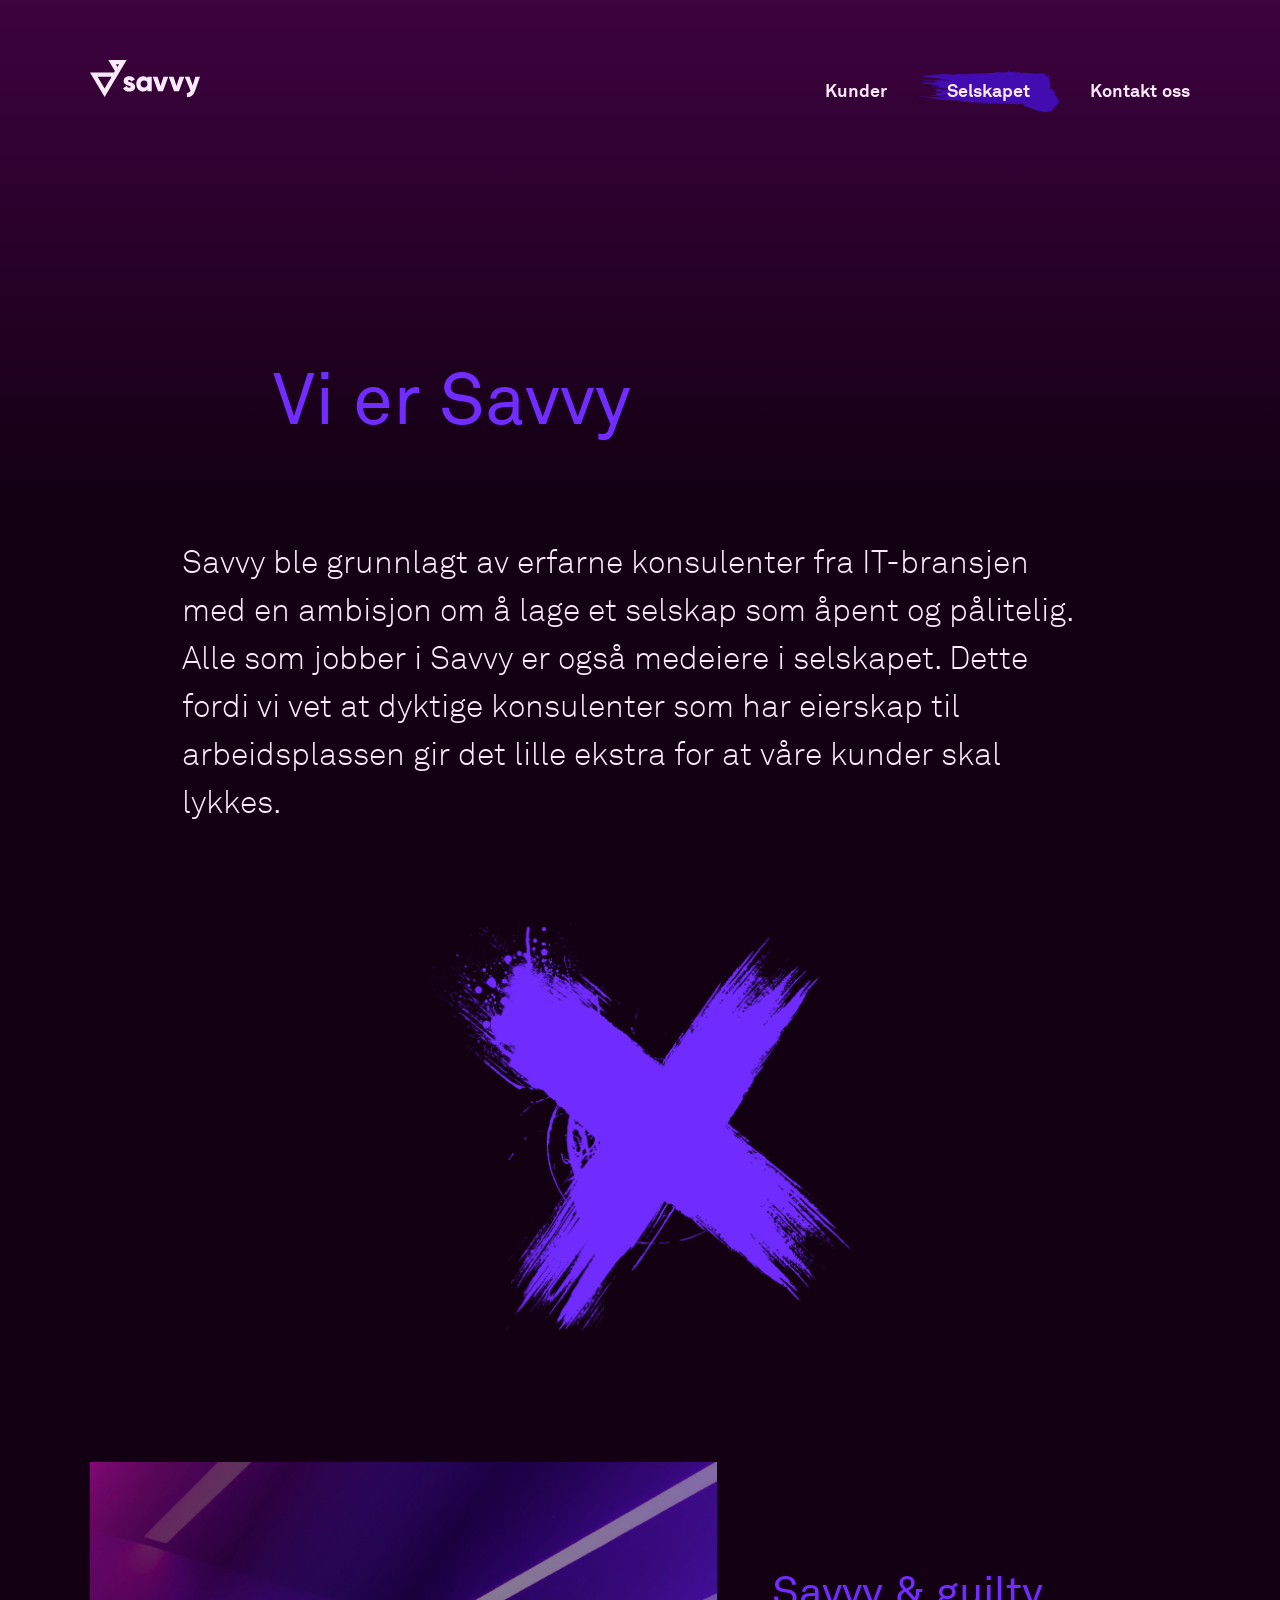
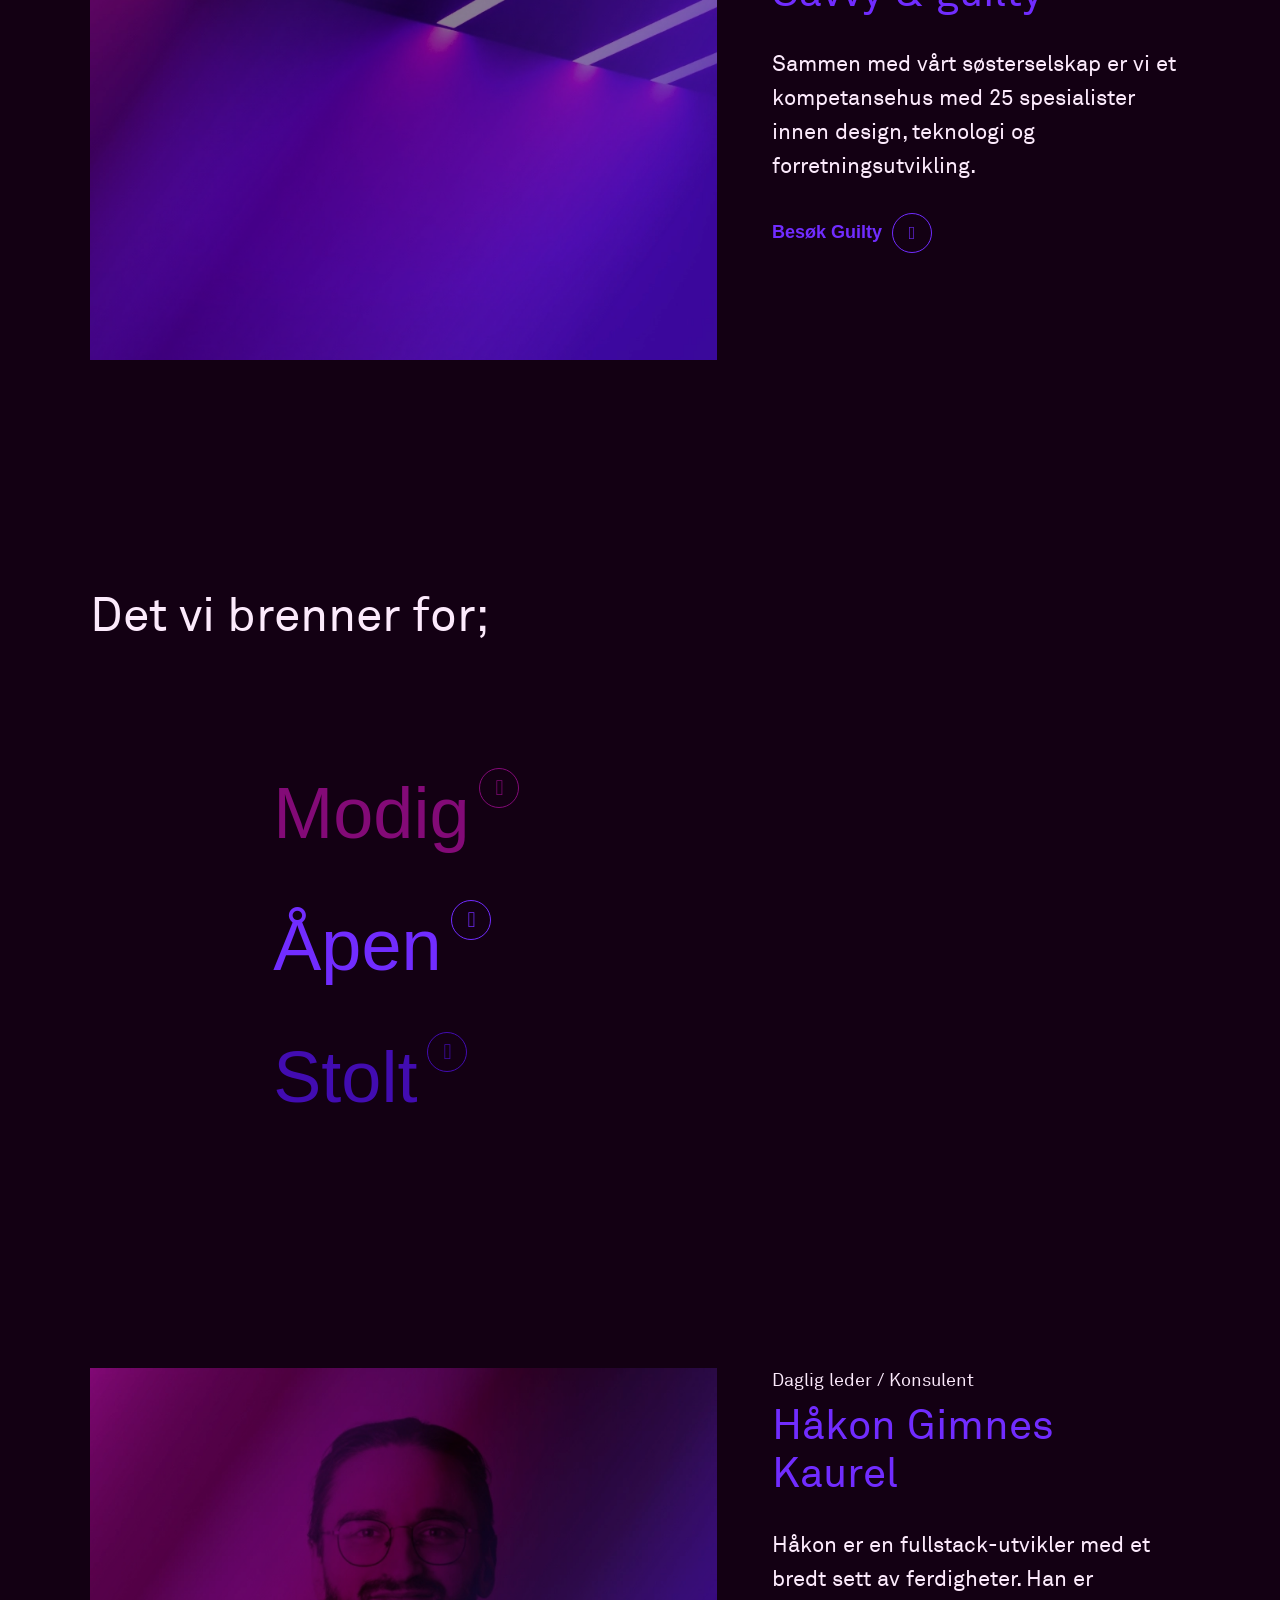
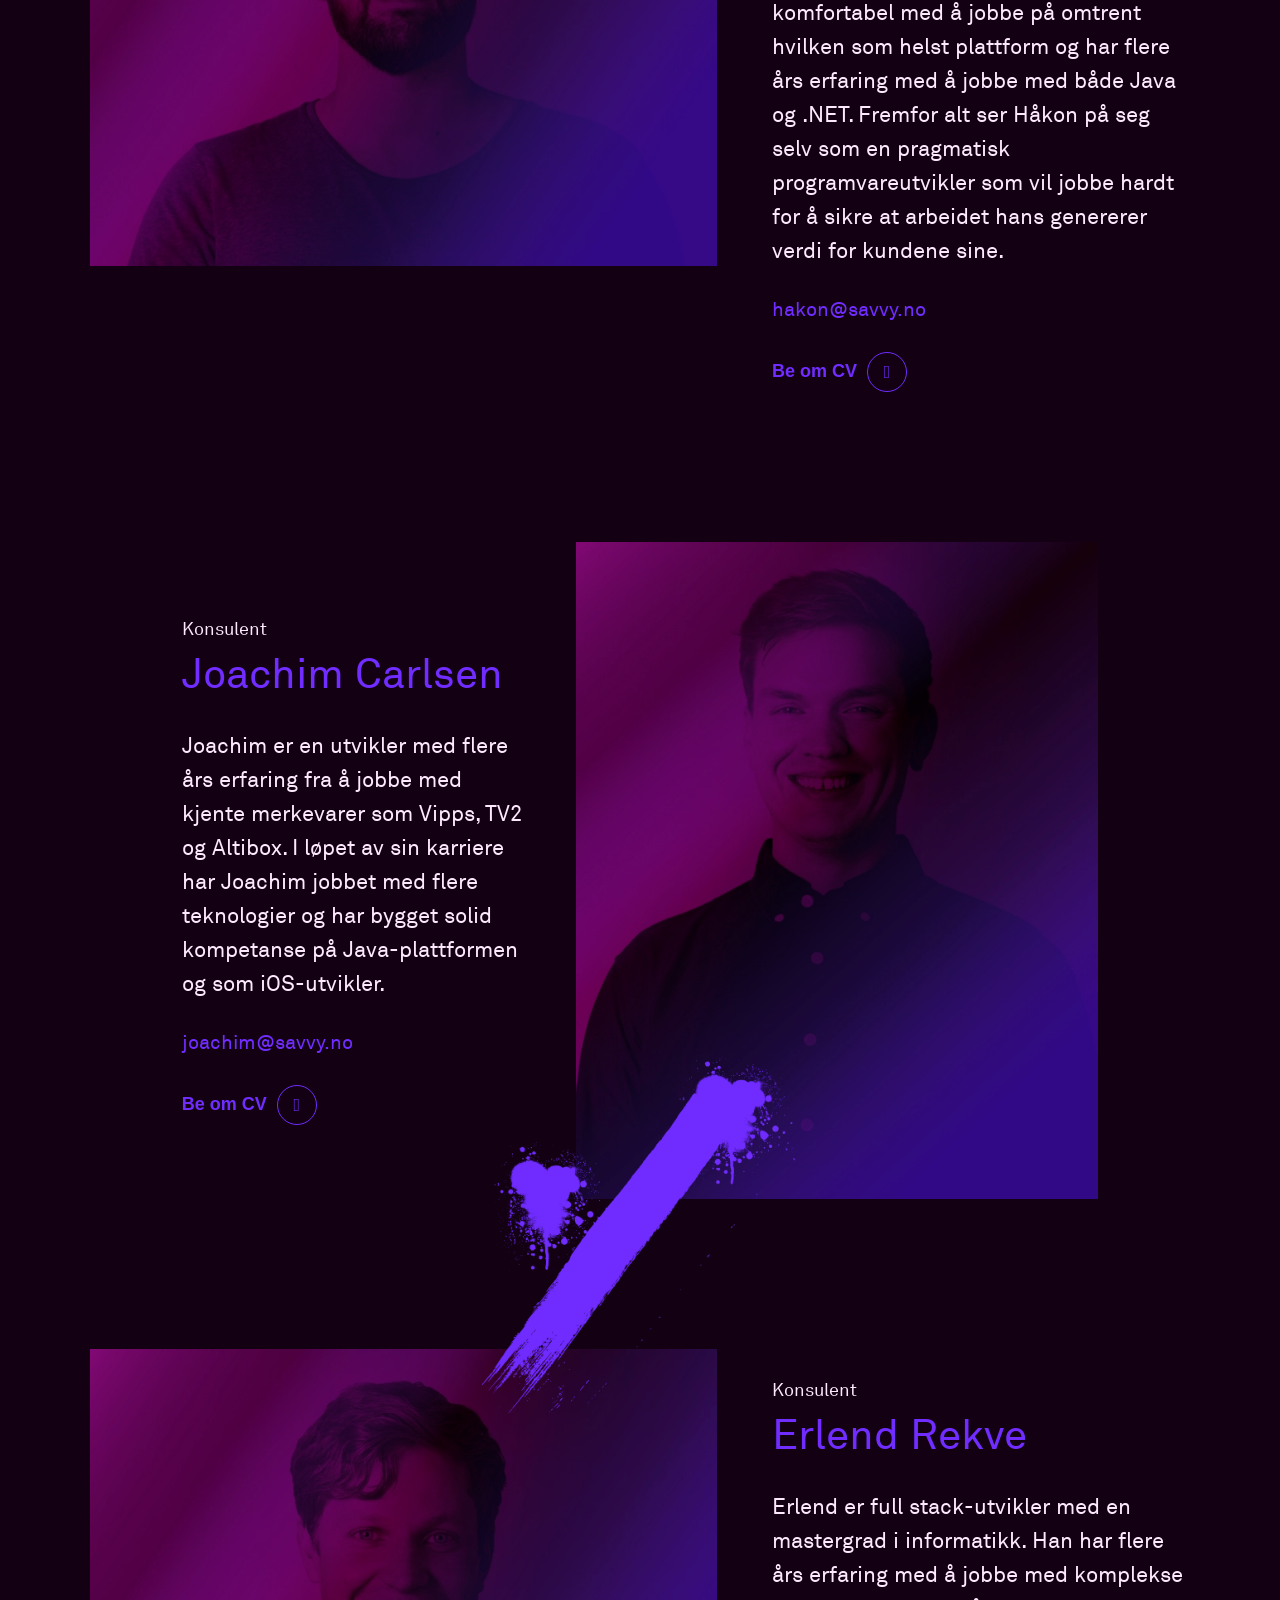
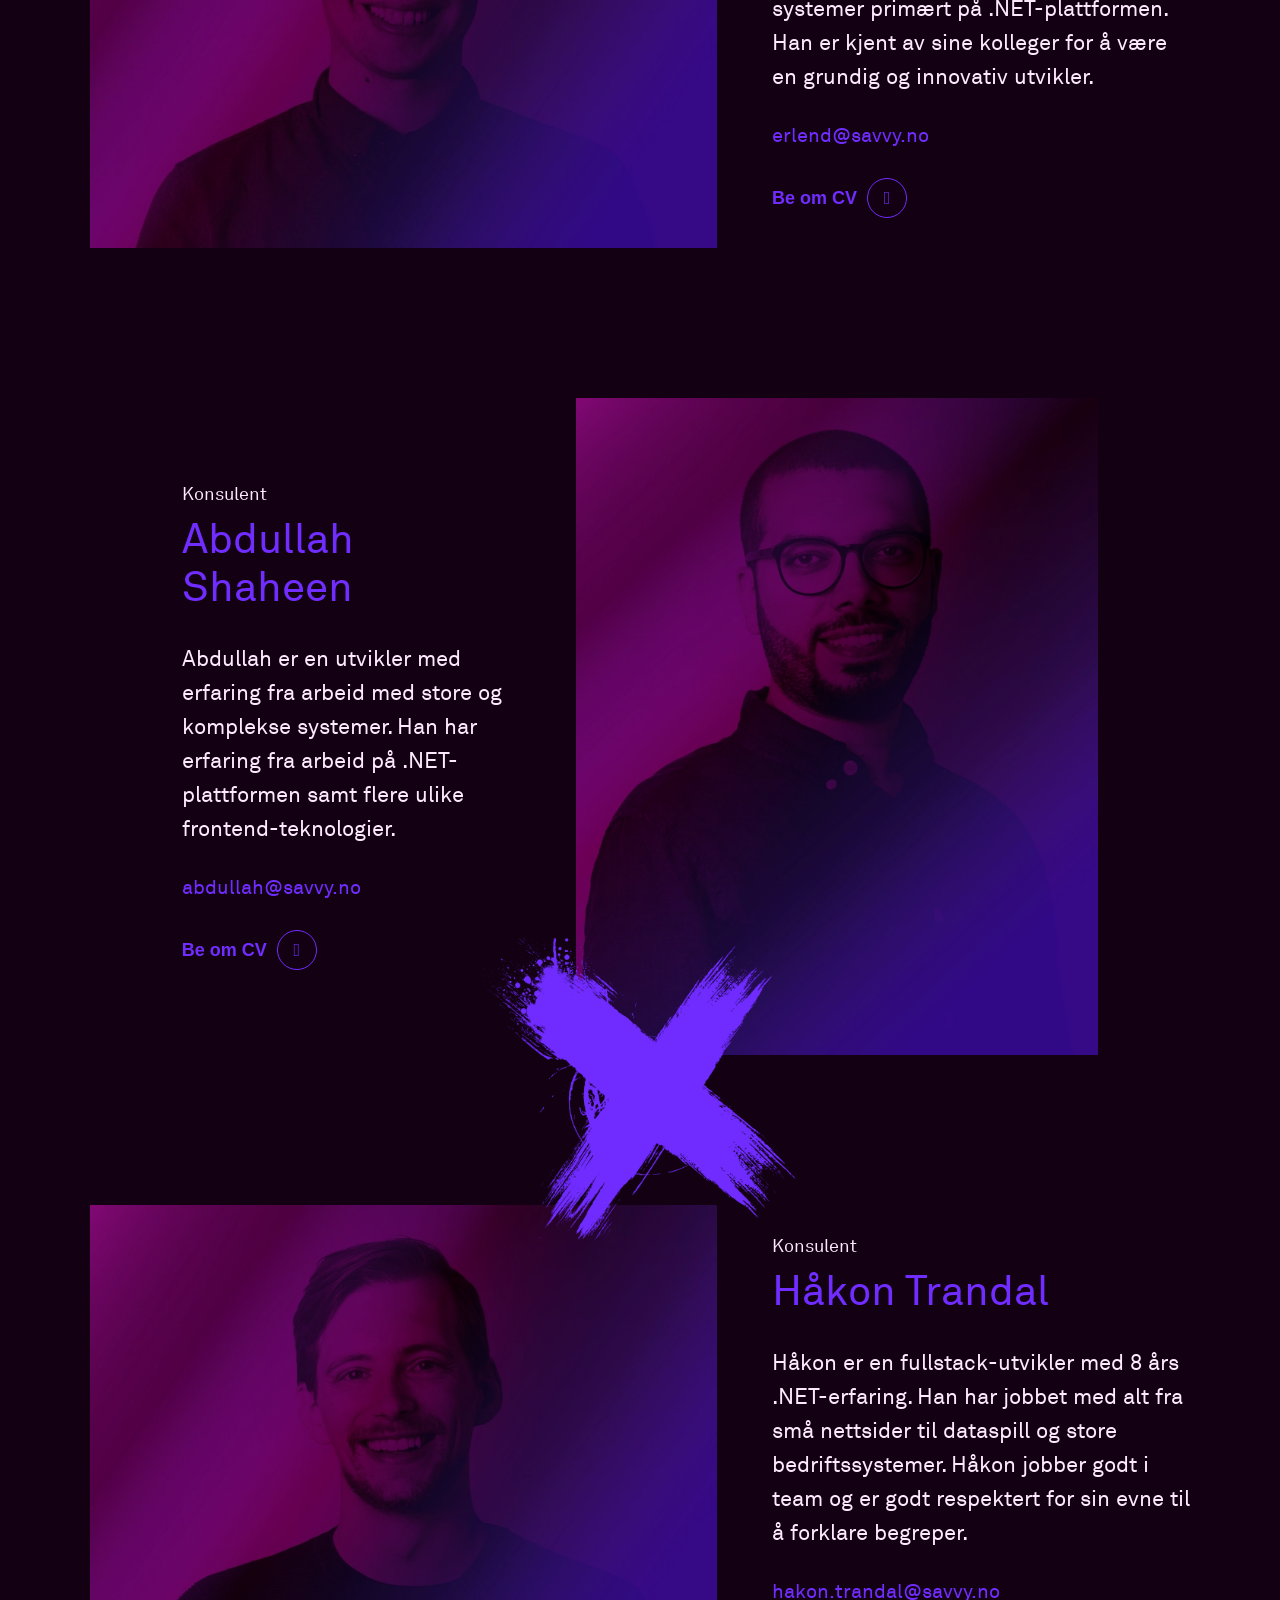
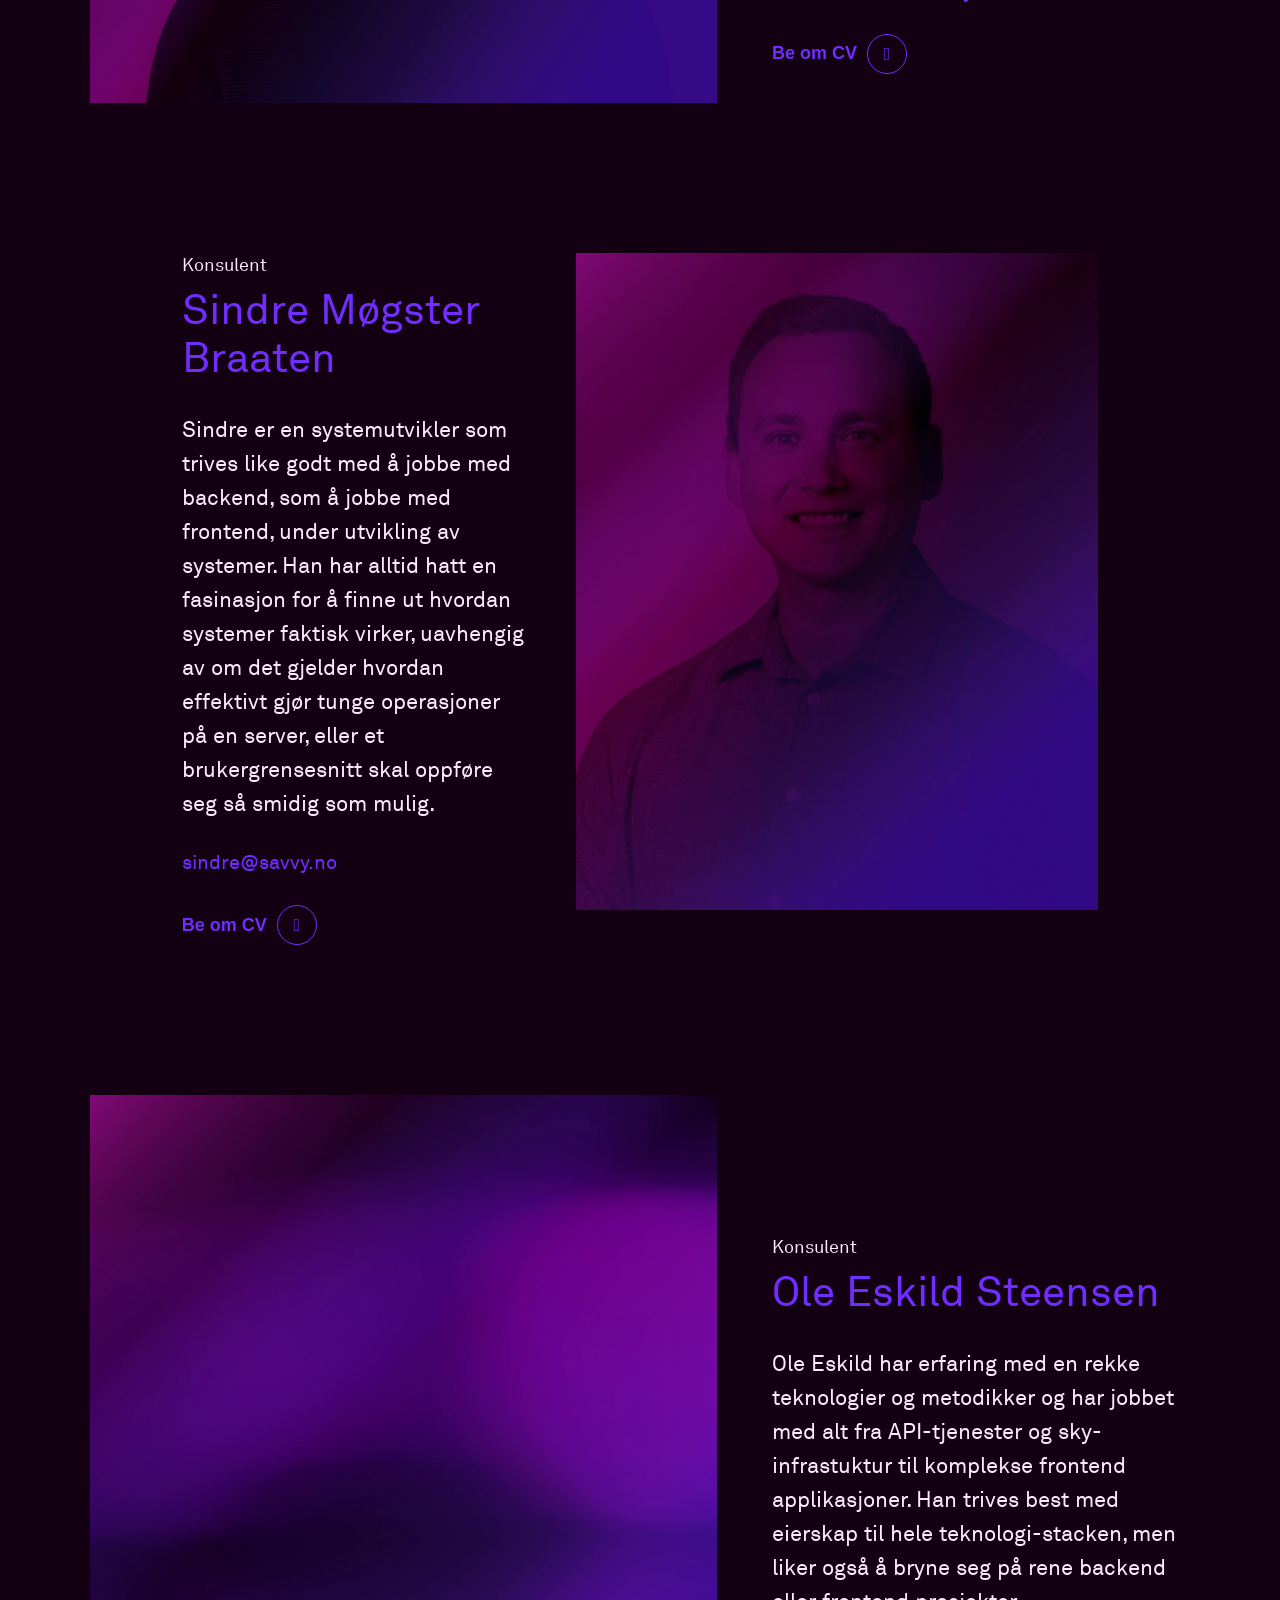
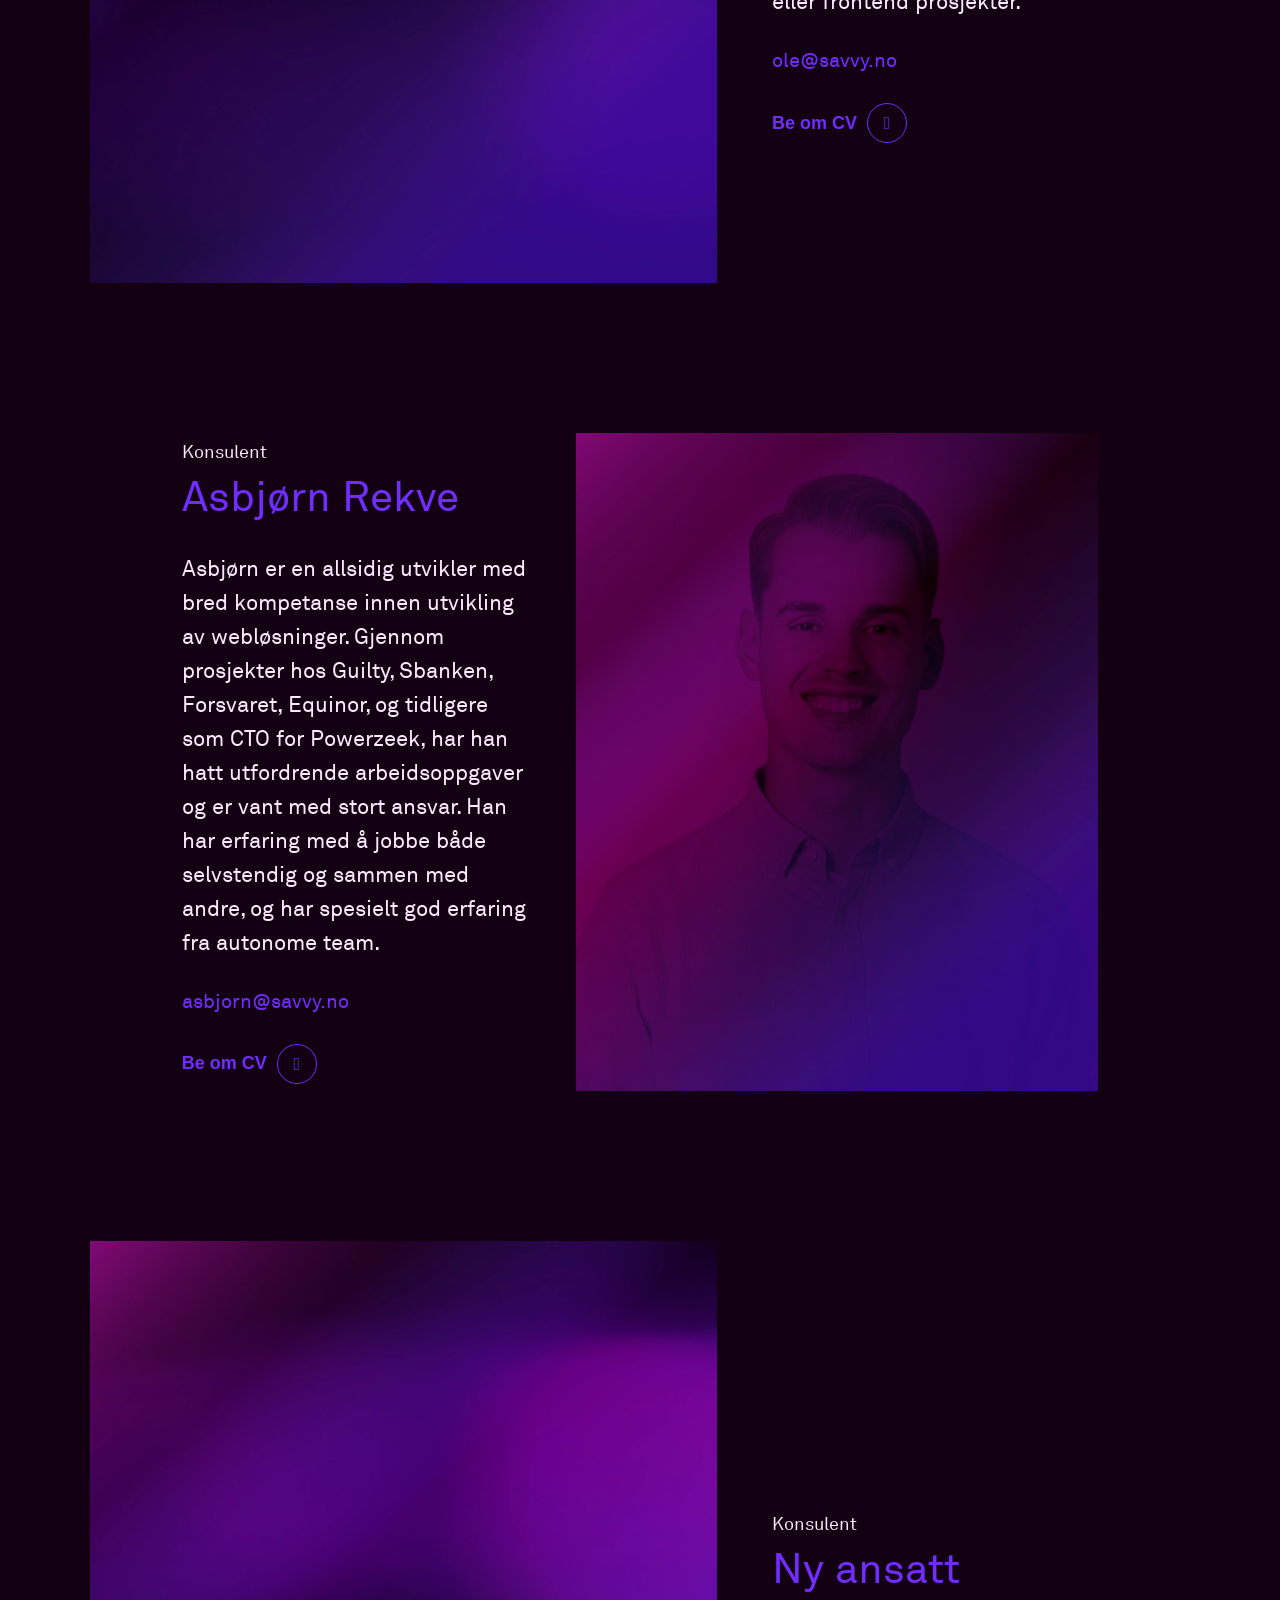
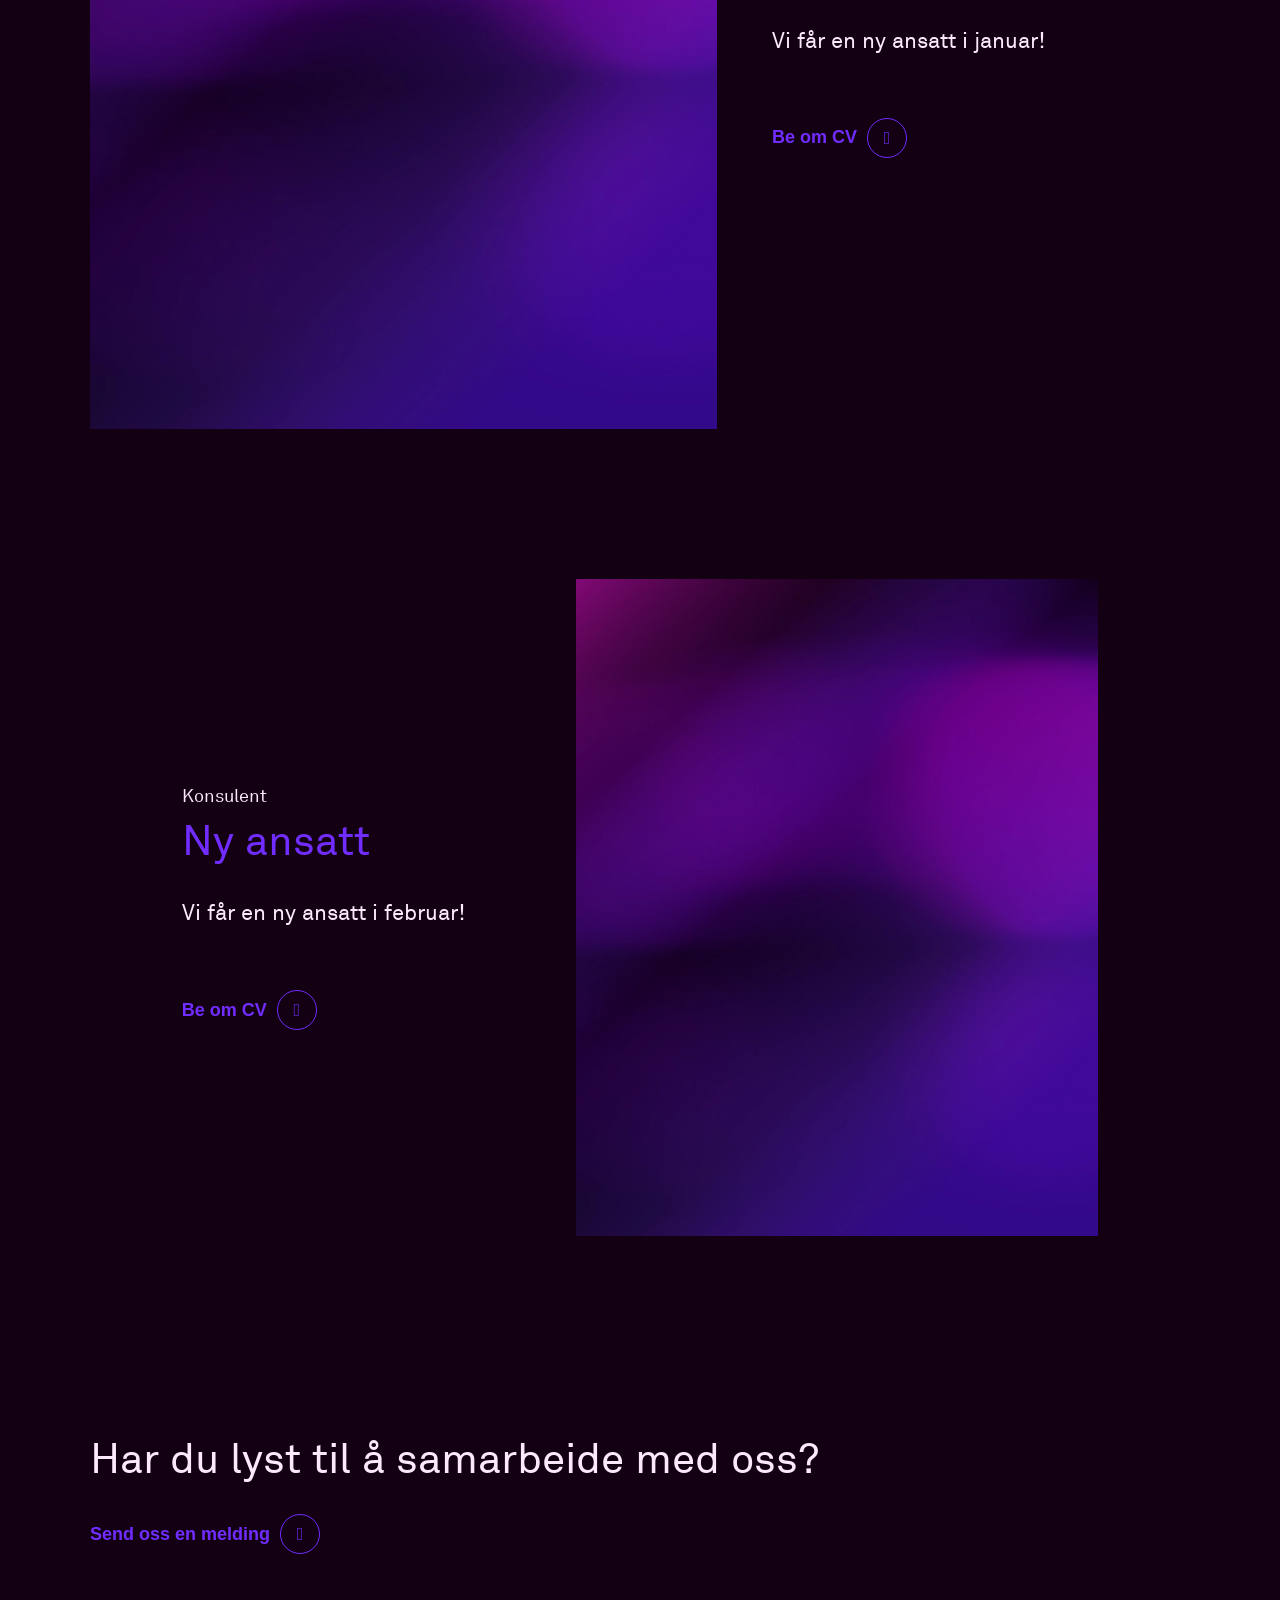
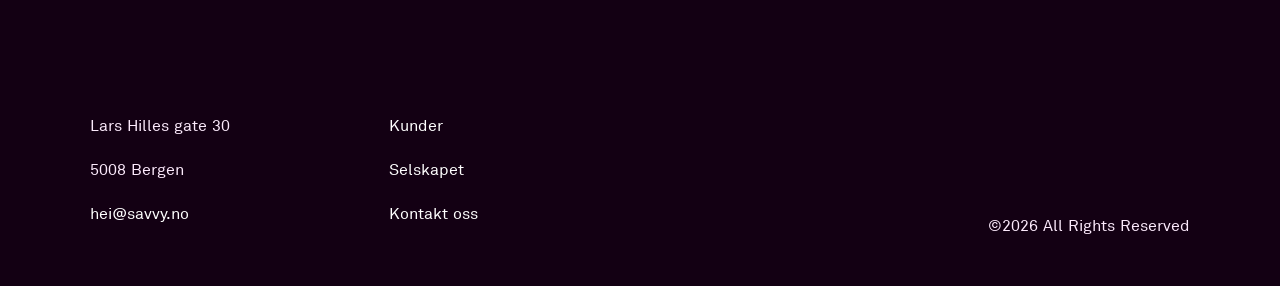
==== commit 81b5929f: "auto-update - 2022-11-04 12:53:07" ====
--- a/agency/index.html
+++ b/agency/index.html
@@ -1,10 +1,10 @@
 <!doctype html>
 <html data-n-head-ssr lang="en" prefix="og: http://ogp.me/ns#" data-n-head="%7B%22lang%22:%7B%22ssr%22:%22en%22%7D,%22prefix%22:%7B%22ssr%22:%22og:%20http://ogp.me/ns#%22%7D%7D">
   <head>
-    <title>savvy</title><meta data-n-head="ssr" charset="utf-8"><meta data-n-head="ssr" name="viewport" content="width=device-width,initial-scale=1"><meta data-n-head="ssr" data-hid="og:title" name="og:title" property="og:title" content="Savvy | Konsulentselskap med fokus på folk og nyskapning"><meta data-n-head="ssr" data-hid="og:type" name="og:type" property="og:type" content="website"><meta data-n-head="ssr" data-hid="og:url" name="og:url" property="og:url" content="https://savvy.no"><meta data-n-head="ssr" data-hid="og:image" name="og:image" property="og:image" content="https://savvy.no/images/savvy_og.png"><meta data-n-head="ssr" data-hid="og:description" name="og:description" property="og:description" content="Vi er Savvy, et konsulentselskap som ønsker å samle de triveligste og flinkeste teknologene, hvor fokuset skal være på de ansatte og innovasjon."><meta data-n-head="ssr" data-hid="og:image:alt" name="og:image:alt" property="og:image:alt" content="Savvy"><meta data-n-head="ssr" data-hid="description" name="description" content="Vi er Savvy!"><link data-n-head="ssr" rel="icon" type="image/x-icon" href="/favicon.png"><script data-n-head="ssr" data-hid="gtm-script">window._gtm_init||(window._gtm_init=1,function(t,e,n,a,o){t[n]=1==t[n]||"yes"==e[n]||1==e[n]||1==e.msDoNotTrack||t[a]&&t[a][o]&&t[a][o]()?1:0}(window,navigator,"doNotTrack","external","msTrackingProtectionEnabled"),function(a,o,i,g,m){a[m]={},a._gtm_inject=function(t){var e,n;a.doNotTrack||a[m][t]||(a[m][t]=1,a[g]=a[g]||[],a[g].push({"gtm.start":(new Date).getTime(),event:"gtm.js"}),e=o.getElementsByTagName(i)[0],(n=o.createElement(i)).async=!0,n.src="https://www.googletagmanager.com/gtm.js?id="+t,e.parentNode.insertBefore(n,e))},a._gtm_inject("GTM-NCL695S")}(window,document,"script","dataLayer","_gtm_ids"))</script><link rel="preload" href="/_nuxt/5abb9b6.js" as="script"><link rel="preload" href="/_nuxt/ba0e0f5.js" as="script"><link rel="preload" href="/_nuxt/c9b01bc.js" as="script"><link rel="preload" href="/_nuxt/f53d6e1.js" as="script"><link rel="preload" href="/_nuxt/40a4289.js" as="script"><style data-vue-ssr-id="eeb1430e:0 12a843dd:0 132b19c5:0 e933454e:0 b08a66ae:0 517a8dd7:0 fa7ff0ca:0 5c346d62:0 7bfa4e34:0 9a199804:0 4977b148:0 29391186:0 f26c93b8:0">.container{margin-left:auto;margin-right:auto;padding-left:1.25rem;padding-right:1.25rem}@media screen and (max-width:576px){.container{max-width:100%}}@media screen and (min-width:576px)and (max-width:768px){.container{max-width:100%}}@media screen and (min-width:768px)and (max-width:992px){.container{max-width:100%}}@media screen and (min-width:992px)and (max-width:1200px){.container{max-width:960px}}@media screen and (min-width:1200px)and (max-width:1400px){.container{max-width:1140px}}@media screen and (min-width:1400px){.container{max-width:1320px}}.row{display:grid;grid-template-columns:repeat(24,1fr)}.column{grid-column:1/25}.column-1{grid-column:2/24}.column-2{grid-column:3/23}@media screen and (max-width:992px){.column-2{grid-column:1/25}}.column-3{grid-column:4/22}.column-4{grid-column:5/21}@media screen and (max-width:992px){.column-4{grid-column:1/25}}.column-5{grid-column:6/20}.column--offset-1\/2{grid-column-start:13}.column--span-1\/2{grid-column-end:span 12}body,html{margin:0;padding:0}section{margin-top:12.5rem;margin-bottom:12.5rem}@media screen and (max-width:768px){section{margin-top:6.25rem;margin-bottom:6.25rem}}img{width:100%;height:auto;display:block}address{font-style:normal}@font-face{font-family:Akkurat;src:url(/_nuxt/fonts/akkurat-bold.84fb80e.ttf);font-weight:700;font-display:swap}@font-face{font-family:Akkurat;src:url(/_nuxt/fonts/akkurat.b243cfd.ttf);font-weight:400;font-display:swap}@font-face{font-family:Akkurat;src:url(/_nuxt/fonts/akkurat-light.645acec.ttf);font-weight:300;font-display:swap}@font-face{font-family:Akkurat;src:url(/_nuxt/fonts/akkurat-italic.4941abc.ttf);font-style:italic;font-display:swap}body,html{font-family:Akkurat,Arial,Helvetica,sans-serif;color:#fceafc}.h1,h1{font-size:4.5rem;line-height:4.75rem;font-weight:400;color:#712cff;margin-bottom:1rem;display:block}@media screen and (max-width:768px){.h1,h1{font-size:3.125rem}}.h2,h2{font-size:3rem;line-height:7rem;margin-bottom:6.25rem}.h2,.h3,h2,h3{color:#712cff;font-weight:400;display:block}.h3,h3{font-size:2.625rem;line-height:3rem}.h3,h3,p{margin-bottom:1.875rem}p{font-size:1.375rem;font-weight:400;line-height:2.125rem;display:block}.paragraph-small{font-size:1.25rem;line-height:1.5rem;margin-bottom:1.875rem}.paragraph-large{font-size:2rem;font-weight:300;line-height:3rem}a{text-decoration:none;display:inline-block}a.focus-visible,a:focus-visible{outline:1px solid #fff;outline-offset:.625rem}a:hover{color:#712cff}small{font-size:1.125rem;margin-bottom:.625rem}.smaller,small{line-height:1.5rem;display:block}.smaller{font-size:1rem}.relative{position:relative}.overflow-hidden{overflow:hidden}.bg-background{background-color:#130013}.border-color-background{border-color:#130013}.color-background{color:#130013}.bg-background-light{background-color:rgba(0,0,0,.16078)}.border-color-background-light{border-color:rgba(0,0,0,.16078)}.color-background-light{color:rgba(0,0,0,.16078)}.bg-secondary{background-color:#fceafc}.border-color-secondary{border-color:#fceafc}.color-secondary{color:#fceafc}.bg-magenta{background-color:#e01de0}.border-color-magenta{border-color:#e01de0}.color-magenta{color:#e01de0}.bg-secondary-dark{background-color:#830a77}.border-color-secondary-dark{border-color:#830a77}.color-secondary-dark{color:#830a77}.bg-secondary-darker{background-color:#3d023f}.border-color-secondary-darker{border-color:#3d023f}.color-secondary-darker{color:#3d023f}.bg-primary-dark{background-color:#420cb1}.border-color-primary-dark{border-color:#420cb1}.color-primary-dark{color:#420cb1}.bg-primary{background-color:#712cff}.border-color-primary{border-color:#712cff}.color-primary{color:#712cff}.sr-only:not(:focus):not(:active){clip:rect(0 0 0 0);-webkit-clip-path:inset(50%);clip-path:inset(50%);height:1px;overflow:hidden;position:absolute;white-space:nowrap;width:1px}.vertical-align-center{display:grid;justify-items:start;align-content:center;height:100%}/*!
+    <title>savvy</title><meta data-n-head="ssr" charset="utf-8"><meta data-n-head="ssr" name="viewport" content="width=device-width,initial-scale=1"><meta data-n-head="ssr" data-hid="og:title" name="og:title" property="og:title" content="Savvy | Konsulentselskap med fokus på folk og nyskapning"><meta data-n-head="ssr" data-hid="og:type" name="og:type" property="og:type" content="website"><meta data-n-head="ssr" data-hid="og:url" name="og:url" property="og:url" content="https://savvy.no"><meta data-n-head="ssr" data-hid="og:image" name="og:image" property="og:image" content="https://savvy.no/images/savvy_og.png"><meta data-n-head="ssr" data-hid="og:description" name="og:description" property="og:description" content="Vi er Savvy, et konsulentselskap som ønsker å samle de triveligste og flinkeste teknologene, hvor fokuset skal være på de ansatte og innovasjon."><meta data-n-head="ssr" data-hid="og:image:alt" name="og:image:alt" property="og:image:alt" content="Savvy"><meta data-n-head="ssr" data-hid="description" name="description" content="Vi er Savvy!"><link data-n-head="ssr" rel="icon" type="image/x-icon" href="/favicon.png"><script data-n-head="ssr" data-hid="gtm-script">window._gtm_init||(window._gtm_init=1,function(t,e,n,a,o){t[n]=1==t[n]||"yes"==e[n]||1==e[n]||1==e.msDoNotTrack||t[a]&&t[a][o]&&t[a][o]()?1:0}(window,navigator,"doNotTrack","external","msTrackingProtectionEnabled"),function(a,o,i,g,m){a[m]={},a._gtm_inject=function(t){var e,n;a.doNotTrack||a[m][t]||(a[m][t]=1,a[g]=a[g]||[],a[g].push({"gtm.start":(new Date).getTime(),event:"gtm.js"}),e=o.getElementsByTagName(i)[0],(n=o.createElement(i)).async=!0,n.src="https://www.googletagmanager.com/gtm.js?id="+t,e.parentNode.insertBefore(n,e))},a._gtm_inject("GTM-NCL695S")}(window,document,"script","dataLayer","_gtm_ids"))</script><link rel="preload" href="/_nuxt/4cf68a1.js" as="script"><link rel="preload" href="/_nuxt/ba0e0f5.js" as="script"><link rel="preload" href="/_nuxt/c9b01bc.js" as="script"><link rel="preload" href="/_nuxt/f64237d.js" as="script"><link rel="preload" href="/_nuxt/40a4289.js" as="script"><style data-vue-ssr-id="eeb1430e:0 12a843dd:0 132b19c5:0 e933454e:0 b08a66ae:0 517a8dd7:0 fa7ff0ca:0 5c346d62:0 7bfa4e34:0 9a199804:0 4977b148:0 29391186:0 55e06b93:0">.container{margin-left:auto;margin-right:auto;padding-left:1.25rem;padding-right:1.25rem}@media screen and (max-width:576px){.container{max-width:100%}}@media screen and (min-width:576px)and (max-width:768px){.container{max-width:100%}}@media screen and (min-width:768px)and (max-width:992px){.container{max-width:100%}}@media screen and (min-width:992px)and (max-width:1200px){.container{max-width:960px}}@media screen and (min-width:1200px)and (max-width:1400px){.container{max-width:1140px}}@media screen and (min-width:1400px){.container{max-width:1320px}}.row{display:grid;grid-template-columns:repeat(24,1fr)}.column{grid-column:1/25}.column-1{grid-column:2/24}.column-2{grid-column:3/23}@media screen and (max-width:992px){.column-2{grid-column:1/25}}.column-3{grid-column:4/22}.column-4{grid-column:5/21}@media screen and (max-width:992px){.column-4{grid-column:1/25}}.column-5{grid-column:6/20}.column--offset-1\/2{grid-column-start:13}.column--span-1\/2{grid-column-end:span 12}body,html{margin:0;padding:0}section{margin-top:12.5rem;margin-bottom:12.5rem}@media screen and (max-width:768px){section{margin-top:6.25rem;margin-bottom:6.25rem}}img{width:100%;height:auto;display:block}address{font-style:normal}@font-face{font-family:Akkurat;src:url(/_nuxt/fonts/akkurat-bold.84fb80e.ttf);font-weight:700;font-display:swap}@font-face{font-family:Akkurat;src:url(/_nuxt/fonts/akkurat.b243cfd.ttf);font-weight:400;font-display:swap}@font-face{font-family:Akkurat;src:url(/_nuxt/fonts/akkurat-light.645acec.ttf);font-weight:300;font-display:swap}@font-face{font-family:Akkurat;src:url(/_nuxt/fonts/akkurat-italic.4941abc.ttf);font-style:italic;font-display:swap}body,html{font-family:Akkurat,Arial,Helvetica,sans-serif;color:#fceafc}.h1,h1{font-size:4.5rem;line-height:4.75rem;font-weight:400;color:#712cff;margin-bottom:1rem;display:block}@media screen and (max-width:768px){.h1,h1{font-size:3.125rem}}.h2,h2{font-size:3rem;line-height:7rem;margin-bottom:6.25rem}.h2,.h3,h2,h3{color:#712cff;font-weight:400;display:block}.h3,h3{font-size:2.625rem;line-height:3rem}.h3,h3,p{margin-bottom:1.875rem}p{font-size:1.375rem;font-weight:400;line-height:2.125rem;display:block}.paragraph-small{font-size:1.25rem;line-height:1.5rem;margin-bottom:1.875rem}.paragraph-large{font-size:2rem;font-weight:300;line-height:3rem}a{text-decoration:none;display:inline-block}a.focus-visible,a:focus-visible{outline:1px solid #fff;outline-offset:.625rem}a:hover{color:#712cff}small{font-size:1.125rem;margin-bottom:.625rem}.smaller,small{line-height:1.5rem;display:block}.smaller{font-size:1rem}.relative{position:relative}.overflow-hidden{overflow:hidden}.bg-background{background-color:#130013}.border-color-background{border-color:#130013}.color-background{color:#130013}.bg-background-light{background-color:rgba(0,0,0,.16078)}.border-color-background-light{border-color:rgba(0,0,0,.16078)}.color-background-light{color:rgba(0,0,0,.16078)}.bg-secondary{background-color:#fceafc}.border-color-secondary{border-color:#fceafc}.color-secondary{color:#fceafc}.bg-magenta{background-color:#e01de0}.border-color-magenta{border-color:#e01de0}.color-magenta{color:#e01de0}.bg-secondary-dark{background-color:#830a77}.border-color-secondary-dark{border-color:#830a77}.color-secondary-dark{color:#830a77}.bg-secondary-darker{background-color:#3d023f}.border-color-secondary-darker{border-color:#3d023f}.color-secondary-darker{color:#3d023f}.bg-primary-dark{background-color:#420cb1}.border-color-primary-dark{border-color:#420cb1}.color-primary-dark{color:#420cb1}.bg-primary{background-color:#712cff}.border-color-primary{border-color:#712cff}.color-primary{color:#712cff}.sr-only:not(:focus):not(:active){clip:rect(0 0 0 0);-webkit-clip-path:inset(50%);clip-path:inset(50%);height:1px;overflow:hidden;position:absolute;white-space:nowrap;width:1px}.vertical-align-center{display:grid;justify-items:start;align-content:center;height:100%}/*!
  * Font Awesome Pro 5.15.4 by @fontawesome - https://fontawesome.com
  * License - https://fontawesome.com/license (Commercial License)
- */.fa,.fab,.fad,.fal,.far,.fas{-moz-osx-font-smoothing:grayscale;-webkit-font-smoothing:antialiased;display:inline-block;font-style:normal;font-feature-settings:normal;font-variant:normal;text-rendering:auto;line-height:1}.fa-lg{font-size:1.33333em;line-height:.75em;vertical-align:-.0667em}.fa-xs{font-size:.75em}.fa-sm{font-size:.875em}.fa-1x{font-size:1em}.fa-2x{font-size:2em}.fa-3x{font-size:3em}.fa-4x{font-size:4em}.fa-5x{font-size:5em}.fa-6x{font-size:6em}.fa-7x{font-size:7em}.fa-8x{font-size:8em}.fa-9x{font-size:9em}.fa-10x{font-size:10em}.fa-fw{text-align:center;width:1.25em}.fa-ul{list-style-type:none;margin-left:2.5em;padding-left:0}.fa-ul>li{position:relative}.fa-li{left:-2em;position:absolute;text-align:center;width:2em;line-height:inherit}.fa-border{border:.08em solid #eee;border-radius:.1em;padding:.2em .25em .15em}.fa-pull-left{float:left}.fa-pull-right{float:right}.fa.fa-pull-left,.fab.fa-pull-left,.fal.fa-pull-left,.far.fa-pull-left,.fas.fa-pull-left{margin-right:.3em}.fa.fa-pull-right,.fab.fa-pull-right,.fal.fa-pull-right,.far.fa-pull-right,.fas.fa-pull-right{margin-left:.3em}.fa-spin{-webkit-animation:fa-spin 2s linear infinite;animation:fa-spin 2s linear infinite}.fa-pulse{-webkit-animation:fa-spin 1s steps(8) infinite;animation:fa-spin 1s steps(8) infinite}@-webkit-keyframes fa-spin{0%{transform:rotate(0)}to{transform:rotate(1turn)}}@keyframes fa-spin{0%{transform:rotate(0)}to{transform:rotate(1turn)}}.fa-rotate-90{transform:rotate(90deg)}.fa-rotate-180{transform:rotate(180deg)}.fa-rotate-270{transform:rotate(270deg)}.fa-flip-horizontal{transform:scaleX(-1)}.fa-flip-vertical{transform:scaleY(-1)}.fa-flip-both,.fa-flip-horizontal.fa-flip-vertical{transform:scale(-1)}:root .fa-flip-both,:root .fa-flip-horizontal,:root .fa-flip-vertical,:root .fa-rotate-180,:root .fa-rotate-270,:root .fa-rotate-90{filter:none}.fa-stack{display:inline-block;height:2em;line-height:2em;position:relative;vertical-align:middle;width:2.5em}.fa-stack-1x,.fa-stack-2x{left:0;position:absolute;text-align:center;width:100%}.fa-stack-1x{line-height:inherit}.fa-stack-2x{font-size:2em}.fa-inverse{color:#fff}.fa-500px:before{content:"\f26e"}.fa-abacus:before{content:"\f640"}.fa-accessible-icon:before{content:"\f368"}.fa-accusoft:before{content:"\f369"}.fa-acorn:before{content:"\f6ae"}.fa-acquisitions-incorporated:before{content:"\f6af"}.fa-ad:before{content:"\f641"}.fa-address-book:before{content:"\f2b9"}.fa-address-card:before{content:"\f2bb"}.fa-adjust:before{content:"\f042"}.fa-adn:before{content:"\f170"}.fa-adversal:before{content:"\f36a"}.fa-affiliatetheme:before{content:"\f36b"}.fa-air-conditioner:before{content:"\f8f4"}.fa-air-freshener:before{content:"\f5d0"}.fa-airbnb:before{content:"\f834"}.fa-alarm-clock:before{content:"\f34e"}.fa-alarm-exclamation:before{content:"\f843"}.fa-alarm-plus:before{content:"\f844"}.fa-alarm-snooze:before{content:"\f845"}.fa-album:before{content:"\f89f"}.fa-album-collection:before{content:"\f8a0"}.fa-algolia:before{content:"\f36c"}.fa-alicorn:before{content:"\f6b0"}.fa-alien:before{content:"\f8f5"}.fa-alien-monster:before{content:"\f8f6"}.fa-align-center:before{content:"\f037"}.fa-align-justify:before{content:"\f039"}.fa-align-left:before{content:"\f036"}.fa-align-right:before{content:"\f038"}.fa-align-slash:before{content:"\f846"}.fa-alipay:before{content:"\f642"}.fa-allergies:before{content:"\f461"}.fa-amazon:before{content:"\f270"}.fa-amazon-pay:before{content:"\f42c"}.fa-ambulance:before{content:"\f0f9"}.fa-american-sign-language-interpreting:before{content:"\f2a3"}.fa-amilia:before{content:"\f36d"}.fa-amp-guitar:before{content:"\f8a1"}.fa-analytics:before{content:"\f643"}.fa-anchor:before{content:"\f13d"}.fa-android:before{content:"\f17b"}.fa-angel:before{content:"\f779"}.fa-angellist:before{content:"\f209"}.fa-angle-double-down:before{content:"\f103"}.fa-angle-double-left:before{content:"\f100"}.fa-angle-double-right:before{content:"\f101"}.fa-angle-double-up:before{content:"\f102"}.fa-angle-down:before{content:"\f107"}.fa-angle-left:before{content:"\f104"}.fa-angle-right:before{content:"\f105"}.fa-angle-up:before{content:"\f106"}.fa-angry:before{content:"\f556"}.fa-angrycreative:before{content:"\f36e"}.fa-angular:before{content:"\f420"}.fa-ankh:before{content:"\f644"}.fa-app-store:before{content:"\f36f"}.fa-app-store-ios:before{content:"\f370"}.fa-apper:before{content:"\f371"}.fa-apple:before{content:"\f179"}.fa-apple-alt:before{content:"\f5d1"}.fa-apple-crate:before{content:"\f6b1"}.fa-apple-pay:before{content:"\f415"}.fa-archive:before{content:"\f187"}.fa-archway:before{content:"\f557"}.fa-arrow-alt-circle-down:before{content:"\f358"}.fa-arrow-alt-circle-left:before{content:"\f359"}.fa-arrow-alt-circle-right:before{content:"\f35a"}.fa-arrow-alt-circle-up:before{content:"\f35b"}.fa-arrow-alt-down:before{content:"\f354"}.fa-arrow-alt-from-bottom:before{content:"\f346"}.fa-arrow-alt-from-left:before{content:"\f347"}.fa-arrow-alt-from-right:before{content:"\f348"}.fa-arrow-alt-from-top:before{content:"\f349"}.fa-arrow-alt-left:before{content:"\f355"}.fa-arrow-alt-right:before{content:"\f356"}.fa-arrow-alt-square-down:before{content:"\f350"}.fa-arrow-alt-square-left:before{content:"\f351"}.fa-arrow-alt-square-right:before{content:"\f352"}.fa-arrow-alt-square-up:before{content:"\f353"}.fa-arrow-alt-to-bottom:before{content:"\f34a"}.fa-arrow-alt-to-left:before{content:"\f34b"}.fa-arrow-alt-to-right:before{content:"\f34c"}.fa-arrow-alt-to-top:before{content:"\f34d"}.fa-arrow-alt-up:before{content:"\f357"}.fa-arrow-circle-down:before{content:"\f0ab"}.fa-arrow-circle-left:before{content:"\f0a8"}.fa-arrow-circle-right:before{content:"\f0a9"}.fa-arrow-circle-up:before{content:"\f0aa"}.fa-arrow-down:before{content:"\f063"}.fa-arrow-from-bottom:before{content:"\f342"}.fa-arrow-from-left:before{content:"\f343"}.fa-arrow-from-right:before{content:"\f344"}.fa-arrow-from-top:before{content:"\f345"}.fa-arrow-left:before{content:"\f060"}.fa-arrow-right:before{content:"\f061"}.fa-arrow-square-down:before{content:"\f339"}.fa-arrow-square-left:before{content:"\f33a"}.fa-arrow-square-right:before{content:"\f33b"}.fa-arrow-square-up:before{content:"\f33c"}.fa-arrow-to-bottom:before{content:"\f33d"}.fa-arrow-to-left:before{content:"\f33e"}.fa-arrow-to-right:before{content:"\f340"}.fa-arrow-to-top:before{content:"\f341"}.fa-arrow-up:before{content:"\f062"}.fa-arrows:before{content:"\f047"}.fa-arrows-alt:before{content:"\f0b2"}.fa-arrows-alt-h:before{content:"\f337"}.fa-arrows-alt-v:before{content:"\f338"}.fa-arrows-h:before{content:"\f07e"}.fa-arrows-v:before{content:"\f07d"}.fa-artstation:before{content:"\f77a"}.fa-assistive-listening-systems:before{content:"\f2a2"}.fa-asterisk:before{content:"\f069"}.fa-asymmetrik:before{content:"\f372"}.fa-at:before{content:"\f1fa"}.fa-atlas:before{content:"\f558"}.fa-atlassian:before{content:"\f77b"}.fa-atom:before{content:"\f5d2"}.fa-atom-alt:before{content:"\f5d3"}.fa-audible:before{content:"\f373"}.fa-audio-description:before{content:"\f29e"}.fa-autoprefixer:before{content:"\f41c"}.fa-avianex:before{content:"\f374"}.fa-aviato:before{content:"\f421"}.fa-award:before{content:"\f559"}.fa-aws:before{content:"\f375"}.fa-axe:before{content:"\f6b2"}.fa-axe-battle:before{content:"\f6b3"}.fa-baby:before{content:"\f77c"}.fa-baby-carriage:before{content:"\f77d"}.fa-backpack:before{content:"\f5d4"}.fa-backspace:before{content:"\f55a"}.fa-backward:before{content:"\f04a"}.fa-bacon:before{content:"\f7e5"}.fa-bacteria:before{content:"\e059"}.fa-bacterium:before{content:"\e05a"}.fa-badge:before{content:"\f335"}.fa-badge-check:before{content:"\f336"}.fa-badge-dollar:before{content:"\f645"}.fa-badge-percent:before{content:"\f646"}.fa-badge-sheriff:before{content:"\f8a2"}.fa-badger-honey:before{content:"\f6b4"}.fa-bags-shopping:before{content:"\f847"}.fa-bahai:before{content:"\f666"}.fa-balance-scale:before{content:"\f24e"}.fa-balance-scale-left:before{content:"\f515"}.fa-balance-scale-right:before{content:"\f516"}.fa-ball-pile:before{content:"\f77e"}.fa-ballot:before{content:"\f732"}.fa-ballot-check:before{content:"\f733"}.fa-ban:before{content:"\f05e"}.fa-band-aid:before{content:"\f462"}.fa-bandcamp:before{content:"\f2d5"}.fa-banjo:before{content:"\f8a3"}.fa-barcode:before{content:"\f02a"}.fa-barcode-alt:before{content:"\f463"}.fa-barcode-read:before{content:"\f464"}.fa-barcode-scan:before{content:"\f465"}.fa-bars:before{content:"\f0c9"}.fa-baseball:before{content:"\f432"}.fa-baseball-ball:before{content:"\f433"}.fa-basketball-ball:before{content:"\f434"}.fa-basketball-hoop:before{content:"\f435"}.fa-bat:before{content:"\f6b5"}.fa-bath:before{content:"\f2cd"}.fa-battery-bolt:before{content:"\f376"}.fa-battery-empty:before{content:"\f244"}.fa-battery-full:before{content:"\f240"}.fa-battery-half:before{content:"\f242"}.fa-battery-quarter:before{content:"\f243"}.fa-battery-slash:before{content:"\f377"}.fa-battery-three-quarters:before{content:"\f241"}.fa-battle-net:before{content:"\f835"}.fa-bed:before{content:"\f236"}.fa-bed-alt:before{content:"\f8f7"}.fa-bed-bunk:before{content:"\f8f8"}.fa-bed-empty:before{content:"\f8f9"}.fa-beer:before{content:"\f0fc"}.fa-behance:before{content:"\f1b4"}.fa-behance-square:before{content:"\f1b5"}.fa-bell:before{content:"\f0f3"}.fa-bell-exclamation:before{content:"\f848"}.fa-bell-on:before{content:"\f8fa"}.fa-bell-plus:before{content:"\f849"}.fa-bell-school:before{content:"\f5d5"}.fa-bell-school-slash:before{content:"\f5d6"}.fa-bell-slash:before{content:"\f1f6"}.fa-bells:before{content:"\f77f"}.fa-betamax:before{content:"\f8a4"}.fa-bezier-curve:before{content:"\f55b"}.fa-bible:before{content:"\f647"}.fa-bicycle:before{content:"\f206"}.fa-biking:before{content:"\f84a"}.fa-biking-mountain:before{content:"\f84b"}.fa-bimobject:before{content:"\f378"}.fa-binoculars:before{content:"\f1e5"}.fa-biohazard:before{content:"\f780"}.fa-birthday-cake:before{content:"\f1fd"}.fa-bitbucket:before{content:"\f171"}.fa-bitcoin:before{content:"\f379"}.fa-bity:before{content:"\f37a"}.fa-black-tie:before{content:"\f27e"}.fa-blackberry:before{content:"\f37b"}.fa-blanket:before{content:"\f498"}.fa-blender:before{content:"\f517"}.fa-blender-phone:before{content:"\f6b6"}.fa-blind:before{content:"\f29d"}.fa-blinds:before{content:"\f8fb"}.fa-blinds-open:before{content:"\f8fc"}.fa-blinds-raised:before{content:"\f8fd"}.fa-blog:before{content:"\f781"}.fa-blogger:before{content:"\f37c"}.fa-blogger-b:before{content:"\f37d"}.fa-bluetooth:before{content:"\f293"}.fa-bluetooth-b:before{content:"\f294"}.fa-bold:before{content:"\f032"}.fa-bolt:before{content:"\f0e7"}.fa-bomb:before{content:"\f1e2"}.fa-bone:before{content:"\f5d7"}.fa-bone-break:before{content:"\f5d8"}.fa-bong:before{content:"\f55c"}.fa-book:before{content:"\f02d"}.fa-book-alt:before{content:"\f5d9"}.fa-book-dead:before{content:"\f6b7"}.fa-book-heart:before{content:"\f499"}.fa-book-medical:before{content:"\f7e6"}.fa-book-open:before{content:"\f518"}.fa-book-reader:before{content:"\f5da"}.fa-book-spells:before{content:"\f6b8"}.fa-book-user:before{content:"\f7e7"}.fa-bookmark:before{content:"\f02e"}.fa-books:before{content:"\f5db"}.fa-books-medical:before{content:"\f7e8"}.fa-boombox:before{content:"\f8a5"}.fa-boot:before{content:"\f782"}.fa-booth-curtain:before{content:"\f734"}.fa-bootstrap:before{content:"\f836"}.fa-border-all:before{content:"\f84c"}.fa-border-bottom:before{content:"\f84d"}.fa-border-center-h:before{content:"\f89c"}.fa-border-center-v:before{content:"\f89d"}.fa-border-inner:before{content:"\f84e"}.fa-border-left:before{content:"\f84f"}.fa-border-none:before{content:"\f850"}.fa-border-outer:before{content:"\f851"}.fa-border-right:before{content:"\f852"}.fa-border-style:before{content:"\f853"}.fa-border-style-alt:before{content:"\f854"}.fa-border-top:before{content:"\f855"}.fa-bow-arrow:before{content:"\f6b9"}.fa-bowling-ball:before{content:"\f436"}.fa-bowling-pins:before{content:"\f437"}.fa-box:before{content:"\f466"}.fa-box-alt:before{content:"\f49a"}.fa-box-ballot:before{content:"\f735"}.fa-box-check:before{content:"\f467"}.fa-box-fragile:before{content:"\f49b"}.fa-box-full:before{content:"\f49c"}.fa-box-heart:before{content:"\f49d"}.fa-box-open:before{content:"\f49e"}.fa-box-tissue:before{content:"\e05b"}.fa-box-up:before{content:"\f49f"}.fa-box-usd:before{content:"\f4a0"}.fa-boxes:before{content:"\f468"}.fa-boxes-alt:before{content:"\f4a1"}.fa-boxing-glove:before{content:"\f438"}.fa-brackets:before{content:"\f7e9"}.fa-brackets-curly:before{content:"\f7ea"}.fa-braille:before{content:"\f2a1"}.fa-brain:before{content:"\f5dc"}.fa-bread-loaf:before{content:"\f7eb"}.fa-bread-slice:before{content:"\f7ec"}.fa-briefcase:before{content:"\f0b1"}.fa-briefcase-medical:before{content:"\f469"}.fa-bring-forward:before{content:"\f856"}.fa-bring-front:before{content:"\f857"}.fa-broadcast-tower:before{content:"\f519"}.fa-broom:before{content:"\f51a"}.fa-browser:before{content:"\f37e"}.fa-brush:before{content:"\f55d"}.fa-btc:before{content:"\f15a"}.fa-buffer:before{content:"\f837"}.fa-bug:before{content:"\f188"}.fa-building:before{content:"\f1ad"}.fa-bullhorn:before{content:"\f0a1"}.fa-bullseye:before{content:"\f140"}.fa-bullseye-arrow:before{content:"\f648"}.fa-bullseye-pointer:before{content:"\f649"}.fa-burger-soda:before{content:"\f858"}.fa-burn:before{content:"\f46a"}.fa-buromobelexperte:before{content:"\f37f"}.fa-burrito:before{content:"\f7ed"}.fa-bus:before{content:"\f207"}.fa-bus-alt:before{content:"\f55e"}.fa-bus-school:before{content:"\f5dd"}.fa-business-time:before{content:"\f64a"}.fa-buy-n-large:before{content:"\f8a6"}.fa-buysellads:before{content:"\f20d"}.fa-cabinet-filing:before{content:"\f64b"}.fa-cactus:before{content:"\f8a7"}.fa-calculator:before{content:"\f1ec"}.fa-calculator-alt:before{content:"\f64c"}.fa-calendar:before{content:"\f133"}.fa-calendar-alt:before{content:"\f073"}.fa-calendar-check:before{content:"\f274"}.fa-calendar-day:before{content:"\f783"}.fa-calendar-edit:before{content:"\f333"}.fa-calendar-exclamation:before{content:"\f334"}.fa-calendar-minus:before{content:"\f272"}.fa-calendar-plus:before{content:"\f271"}.fa-calendar-star:before{content:"\f736"}.fa-calendar-times:before{content:"\f273"}.fa-calendar-week:before{content:"\f784"}.fa-camcorder:before{content:"\f8a8"}.fa-camera:before{content:"\f030"}.fa-camera-alt:before{content:"\f332"}.fa-camera-home:before{content:"\f8fe"}.fa-camera-movie:before{content:"\f8a9"}.fa-camera-polaroid:before{content:"\f8aa"}.fa-camera-retro:before{content:"\f083"}.fa-campfire:before{content:"\f6ba"}.fa-campground:before{content:"\f6bb"}.fa-canadian-maple-leaf:before{content:"\f785"}.fa-candle-holder:before{content:"\f6bc"}.fa-candy-cane:before{content:"\f786"}.fa-candy-corn:before{content:"\f6bd"}.fa-cannabis:before{content:"\f55f"}.fa-capsules:before{content:"\f46b"}.fa-car:before{content:"\f1b9"}.fa-car-alt:before{content:"\f5de"}.fa-car-battery:before{content:"\f5df"}.fa-car-building:before{content:"\f859"}.fa-car-bump:before{content:"\f5e0"}.fa-car-bus:before{content:"\f85a"}.fa-car-crash:before{content:"\f5e1"}.fa-car-garage:before{content:"\f5e2"}.fa-car-mechanic:before{content:"\f5e3"}.fa-car-side:before{content:"\f5e4"}.fa-car-tilt:before{content:"\f5e5"}.fa-car-wash:before{content:"\f5e6"}.fa-caravan:before{content:"\f8ff"}.fa-caravan-alt:before{content:"\e000"}.fa-caret-circle-down:before{content:"\f32d"}.fa-caret-circle-left:before{content:"\f32e"}.fa-caret-circle-right:before{content:"\f330"}.fa-caret-circle-up:before{content:"\f331"}.fa-caret-down:before{content:"\f0d7"}.fa-caret-left:before{content:"\f0d9"}.fa-caret-right:before{content:"\f0da"}.fa-caret-square-down:before{content:"\f150"}.fa-caret-square-left:before{content:"\f191"}.fa-caret-square-right:before{content:"\f152"}.fa-caret-square-up:before{content:"\f151"}.fa-caret-up:before{content:"\f0d8"}.fa-carrot:before{content:"\f787"}.fa-cars:before{content:"\f85b"}.fa-cart-arrow-down:before{content:"\f218"}.fa-cart-plus:before{content:"\f217"}.fa-cash-register:before{content:"\f788"}.fa-cassette-tape:before{content:"\f8ab"}.fa-cat:before{content:"\f6be"}.fa-cat-space:before{content:"\e001"}.fa-cauldron:before{content:"\f6bf"}.fa-cc-amazon-pay:before{content:"\f42d"}.fa-cc-amex:before{content:"\f1f3"}.fa-cc-apple-pay:before{content:"\f416"}.fa-cc-diners-club:before{content:"\f24c"}.fa-cc-discover:before{content:"\f1f2"}.fa-cc-jcb:before{content:"\f24b"}.fa-cc-mastercard:before{content:"\f1f1"}.fa-cc-paypal:before{content:"\f1f4"}.fa-cc-stripe:before{content:"\f1f5"}.fa-cc-visa:before{content:"\f1f0"}.fa-cctv:before{content:"\f8ac"}.fa-centercode:before{content:"\f380"}.fa-centos:before{content:"\f789"}.fa-certificate:before{content:"\f0a3"}.fa-chair:before{content:"\f6c0"}.fa-chair-office:before{content:"\f6c1"}.fa-chalkboard:before{content:"\f51b"}.fa-chalkboard-teacher:before{content:"\f51c"}.fa-charging-station:before{content:"\f5e7"}.fa-chart-area:before{content:"\f1fe"}.fa-chart-bar:before{content:"\f080"}.fa-chart-line:before{content:"\f201"}.fa-chart-line-down:before{content:"\f64d"}.fa-chart-network:before{content:"\f78a"}.fa-chart-pie:before{content:"\f200"}.fa-chart-pie-alt:before{content:"\f64e"}.fa-chart-scatter:before{content:"\f7ee"}.fa-check:before{content:"\f00c"}.fa-check-circle:before{content:"\f058"}.fa-check-double:before{content:"\f560"}.fa-check-square:before{content:"\f14a"}.fa-cheese:before{content:"\f7ef"}.fa-cheese-swiss:before{content:"\f7f0"}.fa-cheeseburger:before{content:"\f7f1"}.fa-chess:before{content:"\f439"}.fa-chess-bishop:before{content:"\f43a"}.fa-chess-bishop-alt:before{content:"\f43b"}.fa-chess-board:before{content:"\f43c"}.fa-chess-clock:before{content:"\f43d"}.fa-chess-clock-alt:before{content:"\f43e"}.fa-chess-king:before{content:"\f43f"}.fa-chess-king-alt:before{content:"\f440"}.fa-chess-knight:before{content:"\f441"}.fa-chess-knight-alt:before{content:"\f442"}.fa-chess-pawn:before{content:"\f443"}.fa-chess-pawn-alt:before{content:"\f444"}.fa-chess-queen:before{content:"\f445"}.fa-chess-queen-alt:before{content:"\f446"}.fa-chess-rook:before{content:"\f447"}.fa-chess-rook-alt:before{content:"\f448"}.fa-chevron-circle-down:before{content:"\f13a"}.fa-chevron-circle-left:before{content:"\f137"}.fa-chevron-circle-right:before{content:"\f138"}.fa-chevron-circle-up:before{content:"\f139"}.fa-chevron-double-down:before{content:"\f322"}.fa-chevron-double-left:before{content:"\f323"}.fa-chevron-double-right:before{content:"\f324"}.fa-chevron-double-up:before{content:"\f325"}.fa-chevron-down:before{content:"\f078"}.fa-chevron-left:before{content:"\f053"}.fa-chevron-right:before{content:"\f054"}.fa-chevron-square-down:before{content:"\f329"}.fa-chevron-square-left:before{content:"\f32a"}.fa-chevron-square-right:before{content:"\f32b"}.fa-chevron-square-up:before{content:"\f32c"}.fa-chevron-up:before{content:"\f077"}.fa-child:before{content:"\f1ae"}.fa-chimney:before{content:"\f78b"}.fa-chrome:before{content:"\f268"}.fa-chromecast:before{content:"\f838"}.fa-church:before{content:"\f51d"}.fa-circle:before{content:"\f111"}.fa-circle-notch:before{content:"\f1ce"}.fa-city:before{content:"\f64f"}.fa-clarinet:before{content:"\f8ad"}.fa-claw-marks:before{content:"\f6c2"}.fa-clinic-medical:before{content:"\f7f2"}.fa-clipboard:before{content:"\f328"}.fa-clipboard-check:before{content:"\f46c"}.fa-clipboard-list:before{content:"\f46d"}.fa-clipboard-list-check:before{content:"\f737"}.fa-clipboard-prescription:before{content:"\f5e8"}.fa-clipboard-user:before{content:"\f7f3"}.fa-clock:before{content:"\f017"}.fa-clone:before{content:"\f24d"}.fa-closed-captioning:before{content:"\f20a"}.fa-cloud:before{content:"\f0c2"}.fa-cloud-download:before{content:"\f0ed"}.fa-cloud-download-alt:before{content:"\f381"}.fa-cloud-drizzle:before{content:"\f738"}.fa-cloud-hail:before{content:"\f739"}.fa-cloud-hail-mixed:before{content:"\f73a"}.fa-cloud-meatball:before{content:"\f73b"}.fa-cloud-moon:before{content:"\f6c3"}.fa-cloud-moon-rain:before{content:"\f73c"}.fa-cloud-music:before{content:"\f8ae"}.fa-cloud-rain:before{content:"\f73d"}.fa-cloud-rainbow:before{content:"\f73e"}.fa-cloud-showers:before{content:"\f73f"}.fa-cloud-showers-heavy:before{content:"\f740"}.fa-cloud-sleet:before{content:"\f741"}.fa-cloud-snow:before{content:"\f742"}.fa-cloud-sun:before{content:"\f6c4"}.fa-cloud-sun-rain:before{content:"\f743"}.fa-cloud-upload:before{content:"\f0ee"}.fa-cloud-upload-alt:before{content:"\f382"}.fa-cloudflare:before{content:"\e07d"}.fa-clouds:before{content:"\f744"}.fa-clouds-moon:before{content:"\f745"}.fa-clouds-sun:before{content:"\f746"}.fa-cloudscale:before{content:"\f383"}.fa-cloudsmith:before{content:"\f384"}.fa-cloudversify:before{content:"\f385"}.fa-club:before{content:"\f327"}.fa-cocktail:before{content:"\f561"}.fa-code:before{content:"\f121"}.fa-code-branch:before{content:"\f126"}.fa-code-commit:before{content:"\f386"}.fa-code-merge:before{content:"\f387"}.fa-codepen:before{content:"\f1cb"}.fa-codiepie:before{content:"\f284"}.fa-coffee:before{content:"\f0f4"}.fa-coffee-pot:before{content:"\e002"}.fa-coffee-togo:before{content:"\f6c5"}.fa-coffin:before{content:"\f6c6"}.fa-coffin-cross:before{content:"\e051"}.fa-cog:before{content:"\f013"}.fa-cogs:before{content:"\f085"}.fa-coin:before{content:"\f85c"}.fa-coins:before{content:"\f51e"}.fa-columns:before{content:"\f0db"}.fa-comet:before{content:"\e003"}.fa-comment:before{content:"\f075"}.fa-comment-alt:before{content:"\f27a"}.fa-comment-alt-check:before{content:"\f4a2"}.fa-comment-alt-dollar:before{content:"\f650"}.fa-comment-alt-dots:before{content:"\f4a3"}.fa-comment-alt-edit:before{content:"\f4a4"}.fa-comment-alt-exclamation:before{content:"\f4a5"}.fa-comment-alt-lines:before{content:"\f4a6"}.fa-comment-alt-medical:before{content:"\f7f4"}.fa-comment-alt-minus:before{content:"\f4a7"}.fa-comment-alt-music:before{content:"\f8af"}.fa-comment-alt-plus:before{content:"\f4a8"}.fa-comment-alt-slash:before{content:"\f4a9"}.fa-comment-alt-smile:before{content:"\f4aa"}.fa-comment-alt-times:before{content:"\f4ab"}.fa-comment-check:before{content:"\f4ac"}.fa-comment-dollar:before{content:"\f651"}.fa-comment-dots:before{content:"\f4ad"}.fa-comment-edit:before{content:"\f4ae"}.fa-comment-exclamation:before{content:"\f4af"}.fa-comment-lines:before{content:"\f4b0"}.fa-comment-medical:before{content:"\f7f5"}.fa-comment-minus:before{content:"\f4b1"}.fa-comment-music:before{content:"\f8b0"}.fa-comment-plus:before{content:"\f4b2"}.fa-comment-slash:before{content:"\f4b3"}.fa-comment-smile:before{content:"\f4b4"}.fa-comment-times:before{content:"\f4b5"}.fa-comments:before{content:"\f086"}.fa-comments-alt:before{content:"\f4b6"}.fa-comments-alt-dollar:before{content:"\f652"}.fa-comments-dollar:before{content:"\f653"}.fa-compact-disc:before{content:"\f51f"}.fa-compass:before{content:"\f14e"}.fa-compass-slash:before{content:"\f5e9"}.fa-compress:before{content:"\f066"}.fa-compress-alt:before{content:"\f422"}.fa-compress-arrows-alt:before{content:"\f78c"}.fa-compress-wide:before{content:"\f326"}.fa-computer-classic:before{content:"\f8b1"}.fa-computer-speaker:before{content:"\f8b2"}.fa-concierge-bell:before{content:"\f562"}.fa-confluence:before{content:"\f78d"}.fa-connectdevelop:before{content:"\f20e"}.fa-construction:before{content:"\f85d"}.fa-container-storage:before{content:"\f4b7"}.fa-contao:before{content:"\f26d"}.fa-conveyor-belt:before{content:"\f46e"}.fa-conveyor-belt-alt:before{content:"\f46f"}.fa-cookie:before{content:"\f563"}.fa-cookie-bite:before{content:"\f564"}.fa-copy:before{content:"\f0c5"}.fa-copyright:before{content:"\f1f9"}.fa-corn:before{content:"\f6c7"}.fa-cotton-bureau:before{content:"\f89e"}.fa-couch:before{content:"\f4b8"}.fa-cow:before{content:"\f6c8"}.fa-cowbell:before{content:"\f8b3"}.fa-cowbell-more:before{content:"\f8b4"}.fa-cpanel:before{content:"\f388"}.fa-creative-commons:before{content:"\f25e"}.fa-creative-commons-by:before{content:"\f4e7"}.fa-creative-commons-nc:before{content:"\f4e8"}.fa-creative-commons-nc-eu:before{content:"\f4e9"}.fa-creative-commons-nc-jp:before{content:"\f4ea"}.fa-creative-commons-nd:before{content:"\f4eb"}.fa-creative-commons-pd:before{content:"\f4ec"}.fa-creative-commons-pd-alt:before{content:"\f4ed"}.fa-creative-commons-remix:before{content:"\f4ee"}.fa-creative-commons-sa:before{content:"\f4ef"}.fa-creative-commons-sampling:before{content:"\f4f0"}.fa-creative-commons-sampling-plus:before{content:"\f4f1"}.fa-creative-commons-share:before{content:"\f4f2"}.fa-creative-commons-zero:before{content:"\f4f3"}.fa-credit-card:before{content:"\f09d"}.fa-credit-card-blank:before{content:"\f389"}.fa-credit-card-front:before{content:"\f38a"}.fa-cricket:before{content:"\f449"}.fa-critical-role:before{content:"\f6c9"}.fa-croissant:before{content:"\f7f6"}.fa-crop:before{content:"\f125"}.fa-crop-alt:before{content:"\f565"}.fa-cross:before{content:"\f654"}.fa-crosshairs:before{content:"\f05b"}.fa-crow:before{content:"\f520"}.fa-crown:before{content:"\f521"}.fa-crutch:before{content:"\f7f7"}.fa-crutches:before{content:"\f7f8"}.fa-css3:before{content:"\f13c"}.fa-css3-alt:before{content:"\f38b"}.fa-cube:before{content:"\f1b2"}.fa-cubes:before{content:"\f1b3"}.fa-curling:before{content:"\f44a"}.fa-cut:before{content:"\f0c4"}.fa-cuttlefish:before{content:"\f38c"}.fa-d-and-d:before{content:"\f38d"}.fa-d-and-d-beyond:before{content:"\f6ca"}.fa-dagger:before{content:"\f6cb"}.fa-dailymotion:before{content:"\e052"}.fa-dashcube:before{content:"\f210"}.fa-database:before{content:"\f1c0"}.fa-deaf:before{content:"\f2a4"}.fa-debug:before{content:"\f7f9"}.fa-deer:before{content:"\f78e"}.fa-deer-rudolph:before{content:"\f78f"}.fa-deezer:before{content:"\e077"}.fa-delicious:before{content:"\f1a5"}.fa-democrat:before{content:"\f747"}.fa-deploydog:before{content:"\f38e"}.fa-deskpro:before{content:"\f38f"}.fa-desktop:before{content:"\f108"}.fa-desktop-alt:before{content:"\f390"}.fa-dev:before{content:"\f6cc"}.fa-deviantart:before{content:"\f1bd"}.fa-dewpoint:before{content:"\f748"}.fa-dharmachakra:before{content:"\f655"}.fa-dhl:before{content:"\f790"}.fa-diagnoses:before{content:"\f470"}.fa-diamond:before{content:"\f219"}.fa-diaspora:before{content:"\f791"}.fa-dice:before{content:"\f522"}.fa-dice-d10:before{content:"\f6cd"}.fa-dice-d12:before{content:"\f6ce"}.fa-dice-d20:before{content:"\f6cf"}.fa-dice-d4:before{content:"\f6d0"}.fa-dice-d6:before{content:"\f6d1"}.fa-dice-d8:before{content:"\f6d2"}.fa-dice-five:before{content:"\f523"}.fa-dice-four:before{content:"\f524"}.fa-dice-one:before{content:"\f525"}.fa-dice-six:before{content:"\f526"}.fa-dice-three:before{content:"\f527"}.fa-dice-two:before{content:"\f528"}.fa-digg:before{content:"\f1a6"}.fa-digging:before{content:"\f85e"}.fa-digital-ocean:before{content:"\f391"}.fa-digital-tachograph:before{content:"\f566"}.fa-diploma:before{content:"\f5ea"}.fa-directions:before{content:"\f5eb"}.fa-disc-drive:before{content:"\f8b5"}.fa-discord:before{content:"\f392"}.fa-discourse:before{content:"\f393"}.fa-disease:before{content:"\f7fa"}.fa-divide:before{content:"\f529"}.fa-dizzy:before{content:"\f567"}.fa-dna:before{content:"\f471"}.fa-do-not-enter:before{content:"\f5ec"}.fa-dochub:before{content:"\f394"}.fa-docker:before{content:"\f395"}.fa-dog:before{content:"\f6d3"}.fa-dog-leashed:before{content:"\f6d4"}.fa-dollar-sign:before{content:"\f155"}.fa-dolly:before{content:"\f472"}.fa-dolly-empty:before{content:"\f473"}.fa-dolly-flatbed:before{content:"\f474"}.fa-dolly-flatbed-alt:before{content:"\f475"}.fa-dolly-flatbed-empty:before{content:"\f476"}.fa-donate:before{content:"\f4b9"}.fa-door-closed:before{content:"\f52a"}.fa-door-open:before{content:"\f52b"}.fa-dot-circle:before{content:"\f192"}.fa-dove:before{content:"\f4ba"}.fa-download:before{content:"\f019"}.fa-draft2digital:before{content:"\f396"}.fa-drafting-compass:before{content:"\f568"}.fa-dragon:before{content:"\f6d5"}.fa-draw-circle:before{content:"\f5ed"}.fa-draw-polygon:before{content:"\f5ee"}.fa-draw-square:before{content:"\f5ef"}.fa-dreidel:before{content:"\f792"}.fa-dribbble:before{content:"\f17d"}.fa-dribbble-square:before{content:"\f397"}.fa-drone:before{content:"\f85f"}.fa-drone-alt:before{content:"\f860"}.fa-dropbox:before{content:"\f16b"}.fa-drum:before{content:"\f569"}.fa-drum-steelpan:before{content:"\f56a"}.fa-drumstick:before{content:"\f6d6"}.fa-drumstick-bite:before{content:"\f6d7"}.fa-drupal:before{content:"\f1a9"}.fa-dryer:before{content:"\f861"}.fa-dryer-alt:before{content:"\f862"}.fa-duck:before{content:"\f6d8"}.fa-dumbbell:before{content:"\f44b"}.fa-dumpster:before{content:"\f793"}.fa-dumpster-fire:before{content:"\f794"}.fa-dungeon:before{content:"\f6d9"}.fa-dyalog:before{content:"\f399"}.fa-ear:before{content:"\f5f0"}.fa-ear-muffs:before{content:"\f795"}.fa-earlybirds:before{content:"\f39a"}.fa-ebay:before{content:"\f4f4"}.fa-eclipse:before{content:"\f749"}.fa-eclipse-alt:before{content:"\f74a"}.fa-edge:before{content:"\f282"}.fa-edge-legacy:before{content:"\e078"}.fa-edit:before{content:"\f044"}.fa-egg:before{content:"\f7fb"}.fa-egg-fried:before{content:"\f7fc"}.fa-eject:before{content:"\f052"}.fa-elementor:before{content:"\f430"}.fa-elephant:before{content:"\f6da"}.fa-ellipsis-h:before{content:"\f141"}.fa-ellipsis-h-alt:before{content:"\f39b"}.fa-ellipsis-v:before{content:"\f142"}.fa-ellipsis-v-alt:before{content:"\f39c"}.fa-ello:before{content:"\f5f1"}.fa-ember:before{content:"\f423"}.fa-empire:before{content:"\f1d1"}.fa-empty-set:before{content:"\f656"}.fa-engine-warning:before{content:"\f5f2"}.fa-envelope:before{content:"\f0e0"}.fa-envelope-open:before{content:"\f2b6"}.fa-envelope-open-dollar:before{content:"\f657"}.fa-envelope-open-text:before{content:"\f658"}.fa-envelope-square:before{content:"\f199"}.fa-envira:before{content:"\f299"}.fa-equals:before{content:"\f52c"}.fa-eraser:before{content:"\f12d"}.fa-erlang:before{content:"\f39d"}.fa-ethereum:before{content:"\f42e"}.fa-ethernet:before{content:"\f796"}.fa-etsy:before{content:"\f2d7"}.fa-euro-sign:before{content:"\f153"}.fa-evernote:before{content:"\f839"}.fa-exchange:before{content:"\f0ec"}.fa-exchange-alt:before{content:"\f362"}.fa-exclamation:before{content:"\f12a"}.fa-exclamation-circle:before{content:"\f06a"}.fa-exclamation-square:before{content:"\f321"}.fa-exclamation-triangle:before{content:"\f071"}.fa-expand:before{content:"\f065"}.fa-expand-alt:before{content:"\f424"}.fa-expand-arrows:before{content:"\f31d"}.fa-expand-arrows-alt:before{content:"\f31e"}.fa-expand-wide:before{content:"\f320"}.fa-expeditedssl:before{content:"\f23e"}.fa-external-link:before{content:"\f08e"}.fa-external-link-alt:before{content:"\f35d"}.fa-external-link-square:before{content:"\f14c"}.fa-external-link-square-alt:before{content:"\f360"}.fa-eye:before{content:"\f06e"}.fa-eye-dropper:before{content:"\f1fb"}.fa-eye-evil:before{content:"\f6db"}.fa-eye-slash:before{content:"\f070"}.fa-facebook:before{content:"\f09a"}.fa-facebook-f:before{content:"\f39e"}.fa-facebook-messenger:before{content:"\f39f"}.fa-facebook-square:before{content:"\f082"}.fa-fan:before{content:"\f863"}.fa-fan-table:before{content:"\e004"}.fa-fantasy-flight-games:before{content:"\f6dc"}.fa-farm:before{content:"\f864"}.fa-fast-backward:before{content:"\f049"}.fa-fast-forward:before{content:"\f050"}.fa-faucet:before{content:"\e005"}.fa-faucet-drip:before{content:"\e006"}.fa-fax:before{content:"\f1ac"}.fa-feather:before{content:"\f52d"}.fa-feather-alt:before{content:"\f56b"}.fa-fedex:before{content:"\f797"}.fa-fedora:before{content:"\f798"}.fa-female:before{content:"\f182"}.fa-field-hockey:before{content:"\f44c"}.fa-fighter-jet:before{content:"\f0fb"}.fa-figma:before{content:"\f799"}.fa-file:before{content:"\f15b"}.fa-file-alt:before{content:"\f15c"}.fa-file-archive:before{content:"\f1c6"}.fa-file-audio:before{content:"\f1c7"}.fa-file-certificate:before{content:"\f5f3"}.fa-file-chart-line:before{content:"\f659"}.fa-file-chart-pie:before{content:"\f65a"}.fa-file-check:before{content:"\f316"}.fa-file-code:before{content:"\f1c9"}.fa-file-contract:before{content:"\f56c"}.fa-file-csv:before{content:"\f6dd"}.fa-file-download:before{content:"\f56d"}.fa-file-edit:before{content:"\f31c"}.fa-file-excel:before{content:"\f1c3"}.fa-file-exclamation:before{content:"\f31a"}.fa-file-export:before{content:"\f56e"}.fa-file-image:before{content:"\f1c5"}.fa-file-import:before{content:"\f56f"}.fa-file-invoice:before{content:"\f570"}.fa-file-invoice-dollar:before{content:"\f571"}.fa-file-medical:before{content:"\f477"}.fa-file-medical-alt:before{content:"\f478"}.fa-file-minus:before{content:"\f318"}.fa-file-music:before{content:"\f8b6"}.fa-file-pdf:before{content:"\f1c1"}.fa-file-plus:before{content:"\f319"}.fa-file-powerpoint:before{content:"\f1c4"}.fa-file-prescription:before{content:"\f572"}.fa-file-search:before{content:"\f865"}.fa-file-signature:before{content:"\f573"}.fa-file-spreadsheet:before{content:"\f65b"}.fa-file-times:before{content:"\f317"}.fa-file-upload:before{content:"\f574"}.fa-file-user:before{content:"\f65c"}.fa-file-video:before{content:"\f1c8"}.fa-file-word:before{content:"\f1c2"}.fa-files-medical:before{content:"\f7fd"}.fa-fill:before{content:"\f575"}.fa-fill-drip:before{content:"\f576"}.fa-film:before{content:"\f008"}.fa-film-alt:before{content:"\f3a0"}.fa-film-canister:before{content:"\f8b7"}.fa-filter:before{content:"\f0b0"}.fa-fingerprint:before{content:"\f577"}.fa-fire:before{content:"\f06d"}.fa-fire-alt:before{content:"\f7e4"}.fa-fire-extinguisher:before{content:"\f134"}.fa-fire-smoke:before{content:"\f74b"}.fa-firefox:before{content:"\f269"}.fa-firefox-browser:before{content:"\e007"}.fa-fireplace:before{content:"\f79a"}.fa-first-aid:before{content:"\f479"}.fa-first-order:before{content:"\f2b0"}.fa-first-order-alt:before{content:"\f50a"}.fa-firstdraft:before{content:"\f3a1"}.fa-fish:before{content:"\f578"}.fa-fish-cooked:before{content:"\f7fe"}.fa-fist-raised:before{content:"\f6de"}.fa-flag:before{content:"\f024"}.fa-flag-alt:before{content:"\f74c"}.fa-flag-checkered:before{content:"\f11e"}.fa-flag-usa:before{content:"\f74d"}.fa-flame:before{content:"\f6df"}.fa-flashlight:before{content:"\f8b8"}.fa-flask:before{content:"\f0c3"}.fa-flask-poison:before{content:"\f6e0"}.fa-flask-potion:before{content:"\f6e1"}.fa-flickr:before{content:"\f16e"}.fa-flipboard:before{content:"\f44d"}.fa-flower:before{content:"\f7ff"}.fa-flower-daffodil:before{content:"\f800"}.fa-flower-tulip:before{content:"\f801"}.fa-flushed:before{content:"\f579"}.fa-flute:before{content:"\f8b9"}.fa-flux-capacitor:before{content:"\f8ba"}.fa-fly:before{content:"\f417"}.fa-fog:before{content:"\f74e"}.fa-folder:before{content:"\f07b"}.fa-folder-download:before{content:"\e053"}.fa-folder-minus:before{content:"\f65d"}.fa-folder-open:before{content:"\f07c"}.fa-folder-plus:before{content:"\f65e"}.fa-folder-times:before{content:"\f65f"}.fa-folder-tree:before{content:"\f802"}.fa-folder-upload:before{content:"\e054"}.fa-folders:before{content:"\f660"}.fa-font:before{content:"\f031"}.fa-font-awesome:before{content:"\f2b4"}.fa-font-awesome-alt:before{content:"\f35c"}.fa-font-awesome-flag:before{content:"\f425"}.fa-font-awesome-logo-full:before{content:"\f4e6"}.fa-font-case:before{content:"\f866"}.fa-fonticons:before{content:"\f280"}.fa-fonticons-fi:before{content:"\f3a2"}.fa-football-ball:before{content:"\f44e"}.fa-football-helmet:before{content:"\f44f"}.fa-forklift:before{content:"\f47a"}.fa-fort-awesome:before{content:"\f286"}.fa-fort-awesome-alt:before{content:"\f3a3"}.fa-forumbee:before{content:"\f211"}.fa-forward:before{content:"\f04e"}.fa-foursquare:before{content:"\f180"}.fa-fragile:before{content:"\f4bb"}.fa-free-code-camp:before{content:"\f2c5"}.fa-freebsd:before{content:"\f3a4"}.fa-french-fries:before{content:"\f803"}.fa-frog:before{content:"\f52e"}.fa-frosty-head:before{content:"\f79b"}.fa-frown:before{content:"\f119"}.fa-frown-open:before{content:"\f57a"}.fa-fulcrum:before{content:"\f50b"}.fa-function:before{content:"\f661"}.fa-funnel-dollar:before{content:"\f662"}.fa-futbol:before{content:"\f1e3"}.fa-galactic-republic:before{content:"\f50c"}.fa-galactic-senate:before{content:"\f50d"}.fa-galaxy:before{content:"\e008"}.fa-game-board:before{content:"\f867"}.fa-game-board-alt:before{content:"\f868"}.fa-game-console-handheld:before{content:"\f8bb"}.fa-gamepad:before{content:"\f11b"}.fa-gamepad-alt:before{content:"\f8bc"}.fa-garage:before{content:"\e009"}.fa-garage-car:before{content:"\e00a"}.fa-garage-open:before{content:"\e00b"}.fa-gas-pump:before{content:"\f52f"}.fa-gas-pump-slash:before{content:"\f5f4"}.fa-gavel:before{content:"\f0e3"}.fa-gem:before{content:"\f3a5"}.fa-genderless:before{content:"\f22d"}.fa-get-pocket:before{content:"\f265"}.fa-gg:before{content:"\f260"}.fa-gg-circle:before{content:"\f261"}.fa-ghost:before{content:"\f6e2"}.fa-gift:before{content:"\f06b"}.fa-gift-card:before{content:"\f663"}.fa-gifts:before{content:"\f79c"}.fa-gingerbread-man:before{content:"\f79d"}.fa-git:before{content:"\f1d3"}.fa-git-alt:before{content:"\f841"}.fa-git-square:before{content:"\f1d2"}.fa-github:before{content:"\f09b"}.fa-github-alt:before{content:"\f113"}.fa-github-square:before{content:"\f092"}.fa-gitkraken:before{content:"\f3a6"}.fa-gitlab:before{content:"\f296"}.fa-gitter:before{content:"\f426"}.fa-glass:before{content:"\f804"}.fa-glass-champagne:before{content:"\f79e"}.fa-glass-cheers:before{content:"\f79f"}.fa-glass-citrus:before{content:"\f869"}.fa-glass-martini:before{content:"\f000"}.fa-glass-martini-alt:before{content:"\f57b"}.fa-glass-whiskey:before{content:"\f7a0"}.fa-glass-whiskey-rocks:before{content:"\f7a1"}.fa-glasses:before{content:"\f530"}.fa-glasses-alt:before{content:"\f5f5"}.fa-glide:before{content:"\f2a5"}.fa-glide-g:before{content:"\f2a6"}.fa-globe:before{content:"\f0ac"}.fa-globe-africa:before{content:"\f57c"}.fa-globe-americas:before{content:"\f57d"}.fa-globe-asia:before{content:"\f57e"}.fa-globe-europe:before{content:"\f7a2"}.fa-globe-snow:before{content:"\f7a3"}.fa-globe-stand:before{content:"\f5f6"}.fa-gofore:before{content:"\f3a7"}.fa-golf-ball:before{content:"\f450"}.fa-golf-club:before{content:"\f451"}.fa-goodreads:before{content:"\f3a8"}.fa-goodreads-g:before{content:"\f3a9"}.fa-google:before{content:"\f1a0"}.fa-google-drive:before{content:"\f3aa"}.fa-google-pay:before{content:"\e079"}.fa-google-play:before{content:"\f3ab"}.fa-google-plus:before{content:"\f2b3"}.fa-google-plus-g:before{content:"\f0d5"}.fa-google-plus-square:before{content:"\f0d4"}.fa-google-wallet:before{content:"\f1ee"}.fa-gopuram:before{content:"\f664"}.fa-graduation-cap:before{content:"\f19d"}.fa-gramophone:before{content:"\f8bd"}.fa-gratipay:before{content:"\f184"}.fa-grav:before{content:"\f2d6"}.fa-greater-than:before{content:"\f531"}.fa-greater-than-equal:before{content:"\f532"}.fa-grimace:before{content:"\f57f"}.fa-grin:before{content:"\f580"}.fa-grin-alt:before{content:"\f581"}.fa-grin-beam:before{content:"\f582"}.fa-grin-beam-sweat:before{content:"\f583"}.fa-grin-hearts:before{content:"\f584"}.fa-grin-squint:before{content:"\f585"}.fa-grin-squint-tears:before{content:"\f586"}.fa-grin-stars:before{content:"\f587"}.fa-grin-tears:before{content:"\f588"}.fa-grin-tongue:before{content:"\f589"}.fa-grin-tongue-squint:before{content:"\f58a"}.fa-grin-tongue-wink:before{content:"\f58b"}.fa-grin-wink:before{content:"\f58c"}.fa-grip-horizontal:before{content:"\f58d"}.fa-grip-lines:before{content:"\f7a4"}.fa-grip-lines-vertical:before{content:"\f7a5"}.fa-grip-vertical:before{content:"\f58e"}.fa-gripfire:before{content:"\f3ac"}.fa-grunt:before{content:"\f3ad"}.fa-guilded:before{content:"\e07e"}.fa-guitar:before{content:"\f7a6"}.fa-guitar-electric:before{content:"\f8be"}.fa-guitars:before{content:"\f8bf"}.fa-gulp:before{content:"\f3ae"}.fa-h-square:before{content:"\f0fd"}.fa-h1:before{content:"\f313"}.fa-h2:before{content:"\f314"}.fa-h3:before{content:"\f315"}.fa-h4:before{content:"\f86a"}.fa-hacker-news:before{content:"\f1d4"}.fa-hacker-news-square:before{content:"\f3af"}.fa-hackerrank:before{content:"\f5f7"}.fa-hamburger:before{content:"\f805"}.fa-hammer:before{content:"\f6e3"}.fa-hammer-war:before{content:"\f6e4"}.fa-hamsa:before{content:"\f665"}.fa-hand-heart:before{content:"\f4bc"}.fa-hand-holding:before{content:"\f4bd"}.fa-hand-holding-box:before{content:"\f47b"}.fa-hand-holding-heart:before{content:"\f4be"}.fa-hand-holding-magic:before{content:"\f6e5"}.fa-hand-holding-medical:before{content:"\e05c"}.fa-hand-holding-seedling:before{content:"\f4bf"}.fa-hand-holding-usd:before{content:"\f4c0"}.fa-hand-holding-water:before{content:"\f4c1"}.fa-hand-lizard:before{content:"\f258"}.fa-hand-middle-finger:before{content:"\f806"}.fa-hand-paper:before{content:"\f256"}.fa-hand-peace:before{content:"\f25b"}.fa-hand-point-down:before{content:"\f0a7"}.fa-hand-point-left:before{content:"\f0a5"}.fa-hand-point-right:before{content:"\f0a4"}.fa-hand-point-up:before{content:"\f0a6"}.fa-hand-pointer:before{content:"\f25a"}.fa-hand-receiving:before{content:"\f47c"}.fa-hand-rock:before{content:"\f255"}.fa-hand-scissors:before{content:"\f257"}.fa-hand-sparkles:before{content:"\e05d"}.fa-hand-spock:before{content:"\f259"}.fa-hands:before{content:"\f4c2"}.fa-hands-heart:before{content:"\f4c3"}.fa-hands-helping:before{content:"\f4c4"}.fa-hands-usd:before{content:"\f4c5"}.fa-hands-wash:before{content:"\e05e"}.fa-handshake:before{content:"\f2b5"}.fa-handshake-alt:before{content:"\f4c6"}.fa-handshake-alt-slash:before{content:"\e05f"}.fa-handshake-slash:before{content:"\e060"}.fa-hanukiah:before{content:"\f6e6"}.fa-hard-hat:before{content:"\f807"}.fa-hashtag:before{content:"\f292"}.fa-hat-chef:before{content:"\f86b"}.fa-hat-cowboy:before{content:"\f8c0"}.fa-hat-cowboy-side:before{content:"\f8c1"}.fa-hat-santa:before{content:"\f7a7"}.fa-hat-winter:before{content:"\f7a8"}.fa-hat-witch:before{content:"\f6e7"}.fa-hat-wizard:before{content:"\f6e8"}.fa-hdd:before{content:"\f0a0"}.fa-head-side:before{content:"\f6e9"}.fa-head-side-brain:before{content:"\f808"}.fa-head-side-cough:before{content:"\e061"}.fa-head-side-cough-slash:before{content:"\e062"}.fa-head-side-headphones:before{content:"\f8c2"}.fa-head-side-mask:before{content:"\e063"}.fa-head-side-medical:before{content:"\f809"}.fa-head-side-virus:before{content:"\e064"}.fa-head-vr:before{content:"\f6ea"}.fa-heading:before{content:"\f1dc"}.fa-headphones:before{content:"\f025"}.fa-headphones-alt:before{content:"\f58f"}.fa-headset:before{content:"\f590"}.fa-heart:before{content:"\f004"}.fa-heart-broken:before{content:"\f7a9"}.fa-heart-circle:before{content:"\f4c7"}.fa-heart-rate:before{content:"\f5f8"}.fa-heart-square:before{content:"\f4c8"}.fa-heartbeat:before{content:"\f21e"}.fa-heat:before{content:"\e00c"}.fa-helicopter:before{content:"\f533"}.fa-helmet-battle:before{content:"\f6eb"}.fa-hexagon:before{content:"\f312"}.fa-highlighter:before{content:"\f591"}.fa-hiking:before{content:"\f6ec"}.fa-hippo:before{content:"\f6ed"}.fa-hips:before{content:"\f452"}.fa-hire-a-helper:before{content:"\f3b0"}.fa-history:before{content:"\f1da"}.fa-hive:before{content:"\e07f"}.fa-hockey-mask:before{content:"\f6ee"}.fa-hockey-puck:before{content:"\f453"}.fa-hockey-sticks:before{content:"\f454"}.fa-holly-berry:before{content:"\f7aa"}.fa-home:before{content:"\f015"}.fa-home-alt:before{content:"\f80a"}.fa-home-heart:before{content:"\f4c9"}.fa-home-lg:before{content:"\f80b"}.fa-home-lg-alt:before{content:"\f80c"}.fa-hood-cloak:before{content:"\f6ef"}.fa-hooli:before{content:"\f427"}.fa-horizontal-rule:before{content:"\f86c"}.fa-hornbill:before{content:"\f592"}.fa-horse:before{content:"\f6f0"}.fa-horse-head:before{content:"\f7ab"}.fa-horse-saddle:before{content:"\f8c3"}.fa-hospital:before{content:"\f0f8"}.fa-hospital-alt:before{content:"\f47d"}.fa-hospital-symbol:before{content:"\f47e"}.fa-hospital-user:before{content:"\f80d"}.fa-hospitals:before{content:"\f80e"}.fa-hot-tub:before{content:"\f593"}.fa-hotdog:before{content:"\f80f"}.fa-hotel:before{content:"\f594"}.fa-hotjar:before{content:"\f3b1"}.fa-hourglass:before{content:"\f254"}.fa-hourglass-end:before{content:"\f253"}.fa-hourglass-half:before{content:"\f252"}.fa-hourglass-start:before{content:"\f251"}.fa-house:before{content:"\e00d"}.fa-house-damage:before{content:"\f6f1"}.fa-house-day:before{content:"\e00e"}.fa-house-flood:before{content:"\f74f"}.fa-house-leave:before{content:"\e00f"}.fa-house-night:before{content:"\e010"}.fa-house-return:before{content:"\e011"}.fa-house-signal:before{content:"\e012"}.fa-house-user:before{content:"\e065"}.fa-houzz:before{content:"\f27c"}.fa-hryvnia:before{content:"\f6f2"}.fa-html5:before{content:"\f13b"}.fa-hubspot:before{content:"\f3b2"}.fa-humidity:before{content:"\f750"}.fa-hurricane:before{content:"\f751"}.fa-i-cursor:before{content:"\f246"}.fa-ice-cream:before{content:"\f810"}.fa-ice-skate:before{content:"\f7ac"}.fa-icicles:before{content:"\f7ad"}.fa-icons:before{content:"\f86d"}.fa-icons-alt:before{content:"\f86e"}.fa-id-badge:before{content:"\f2c1"}.fa-id-card:before{content:"\f2c2"}.fa-id-card-alt:before{content:"\f47f"}.fa-ideal:before{content:"\e013"}.fa-igloo:before{content:"\f7ae"}.fa-image:before{content:"\f03e"}.fa-image-polaroid:before{content:"\f8c4"}.fa-images:before{content:"\f302"}.fa-imdb:before{content:"\f2d8"}.fa-inbox:before{content:"\f01c"}.fa-inbox-in:before{content:"\f310"}.fa-inbox-out:before{content:"\f311"}.fa-indent:before{content:"\f03c"}.fa-industry:before{content:"\f275"}.fa-industry-alt:before{content:"\f3b3"}.fa-infinity:before{content:"\f534"}.fa-info:before{content:"\f129"}.fa-info-circle:before{content:"\f05a"}.fa-info-square:before{content:"\f30f"}.fa-inhaler:before{content:"\f5f9"}.fa-innosoft:before{content:"\e080"}.fa-instagram:before{content:"\f16d"}.fa-instagram-square:before{content:"\e055"}.fa-instalod:before{content:"\e081"}.fa-integral:before{content:"\f667"}.fa-intercom:before{content:"\f7af"}.fa-internet-explorer:before{content:"\f26b"}.fa-intersection:before{content:"\f668"}.fa-inventory:before{content:"\f480"}.fa-invision:before{content:"\f7b0"}.fa-ioxhost:before{content:"\f208"}.fa-island-tropical:before{content:"\f811"}.fa-italic:before{content:"\f033"}.fa-itch-io:before{content:"\f83a"}.fa-itunes:before{content:"\f3b4"}.fa-itunes-note:before{content:"\f3b5"}.fa-jack-o-lantern:before{content:"\f30e"}.fa-java:before{content:"\f4e4"}.fa-jedi:before{content:"\f669"}.fa-jedi-order:before{content:"\f50e"}.fa-jenkins:before{content:"\f3b6"}.fa-jira:before{content:"\f7b1"}.fa-joget:before{content:"\f3b7"}.fa-joint:before{content:"\f595"}.fa-joomla:before{content:"\f1aa"}.fa-journal-whills:before{content:"\f66a"}.fa-joystick:before{content:"\f8c5"}.fa-js:before{content:"\f3b8"}.fa-js-square:before{content:"\f3b9"}.fa-jsfiddle:before{content:"\f1cc"}.fa-jug:before{content:"\f8c6"}.fa-kaaba:before{content:"\f66b"}.fa-kaggle:before{content:"\f5fa"}.fa-kazoo:before{content:"\f8c7"}.fa-kerning:before{content:"\f86f"}.fa-key:before{content:"\f084"}.fa-key-skeleton:before{content:"\f6f3"}.fa-keybase:before{content:"\f4f5"}.fa-keyboard:before{content:"\f11c"}.fa-keycdn:before{content:"\f3ba"}.fa-keynote:before{content:"\f66c"}.fa-khanda:before{content:"\f66d"}.fa-kickstarter:before{content:"\f3bb"}.fa-kickstarter-k:before{content:"\f3bc"}.fa-kidneys:before{content:"\f5fb"}.fa-kiss:before{content:"\f596"}.fa-kiss-beam:before{content:"\f597"}.fa-kiss-wink-heart:before{content:"\f598"}.fa-kite:before{content:"\f6f4"}.fa-kiwi-bird:before{content:"\f535"}.fa-knife-kitchen:before{content:"\f6f5"}.fa-korvue:before{content:"\f42f"}.fa-lambda:before{content:"\f66e"}.fa-lamp:before{content:"\f4ca"}.fa-lamp-desk:before{content:"\e014"}.fa-lamp-floor:before{content:"\e015"}.fa-landmark:before{content:"\f66f"}.fa-landmark-alt:before{content:"\f752"}.fa-language:before{content:"\f1ab"}.fa-laptop:before{content:"\f109"}.fa-laptop-code:before{content:"\f5fc"}.fa-laptop-house:before{content:"\e066"}.fa-laptop-medical:before{content:"\f812"}.fa-laravel:before{content:"\f3bd"}.fa-lasso:before{content:"\f8c8"}.fa-lastfm:before{content:"\f202"}.fa-lastfm-square:before{content:"\f203"}.fa-laugh:before{content:"\f599"}.fa-laugh-beam:before{content:"\f59a"}.fa-laugh-squint:before{content:"\f59b"}.fa-laugh-wink:before{content:"\f59c"}.fa-layer-group:before{content:"\f5fd"}.fa-layer-minus:before{content:"\f5fe"}.fa-layer-plus:before{content:"\f5ff"}.fa-leaf:before{content:"\f06c"}.fa-leaf-heart:before{content:"\f4cb"}.fa-leaf-maple:before{content:"\f6f6"}.fa-leaf-oak:before{content:"\f6f7"}.fa-leanpub:before{content:"\f212"}.fa-lemon:before{content:"\f094"}.fa-less:before{content:"\f41d"}.fa-less-than:before{content:"\f536"}.fa-less-than-equal:before{content:"\f537"}.fa-level-down:before{content:"\f149"}.fa-level-down-alt:before{content:"\f3be"}.fa-level-up:before{content:"\f148"}.fa-level-up-alt:before{content:"\f3bf"}.fa-life-ring:before{content:"\f1cd"}.fa-light-ceiling:before{content:"\e016"}.fa-light-switch:before{content:"\e017"}.fa-light-switch-off:before{content:"\e018"}.fa-light-switch-on:before{content:"\e019"}.fa-lightbulb:before{content:"\f0eb"}.fa-lightbulb-dollar:before{content:"\f670"}.fa-lightbulb-exclamation:before{content:"\f671"}.fa-lightbulb-on:before{content:"\f672"}.fa-lightbulb-slash:before{content:"\f673"}.fa-lights-holiday:before{content:"\f7b2"}.fa-line:before{content:"\f3c0"}.fa-line-columns:before{content:"\f870"}.fa-line-height:before{content:"\f871"}.fa-link:before{content:"\f0c1"}.fa-linkedin:before{content:"\f08c"}.fa-linkedin-in:before{content:"\f0e1"}.fa-linode:before{content:"\f2b8"}.fa-linux:before{content:"\f17c"}.fa-lips:before{content:"\f600"}.fa-lira-sign:before{content:"\f195"}.fa-list:before{content:"\f03a"}.fa-list-alt:before{content:"\f022"}.fa-list-music:before{content:"\f8c9"}.fa-list-ol:before{content:"\f0cb"}.fa-list-ul:before{content:"\f0ca"}.fa-location:before{content:"\f601"}.fa-location-arrow:before{content:"\f124"}.fa-location-circle:before{content:"\f602"}.fa-location-slash:before{content:"\f603"}.fa-lock:before{content:"\f023"}.fa-lock-alt:before{content:"\f30d"}.fa-lock-open:before{content:"\f3c1"}.fa-lock-open-alt:before{content:"\f3c2"}.fa-long-arrow-alt-down:before{content:"\f309"}.fa-long-arrow-alt-left:before{content:"\f30a"}.fa-long-arrow-alt-right:before{content:"\f30b"}.fa-long-arrow-alt-up:before{content:"\f30c"}.fa-long-arrow-down:before{content:"\f175"}.fa-long-arrow-left:before{content:"\f177"}.fa-long-arrow-right:before{content:"\f178"}.fa-long-arrow-up:before{content:"\f176"}.fa-loveseat:before{content:"\f4cc"}.fa-low-vision:before{content:"\f2a8"}.fa-luchador:before{content:"\f455"}.fa-luggage-cart:before{content:"\f59d"}.fa-lungs:before{content:"\f604"}.fa-lungs-virus:before{content:"\e067"}.fa-lyft:before{content:"\f3c3"}.fa-mace:before{content:"\f6f8"}.fa-magento:before{content:"\f3c4"}.fa-magic:before{content:"\f0d0"}.fa-magnet:before{content:"\f076"}.fa-mail-bulk:before{content:"\f674"}.fa-mailbox:before{content:"\f813"}.fa-mailchimp:before{content:"\f59e"}.fa-male:before{content:"\f183"}.fa-mandalorian:before{content:"\f50f"}.fa-mandolin:before{content:"\f6f9"}.fa-map:before{content:"\f279"}.fa-map-marked:before{content:"\f59f"}.fa-map-marked-alt:before{content:"\f5a0"}.fa-map-marker:before{content:"\f041"}.fa-map-marker-alt:before{content:"\f3c5"}.fa-map-marker-alt-slash:before{content:"\f605"}.fa-map-marker-check:before{content:"\f606"}.fa-map-marker-edit:before{content:"\f607"}.fa-map-marker-exclamation:before{content:"\f608"}.fa-map-marker-minus:before{content:"\f609"}.fa-map-marker-plus:before{content:"\f60a"}.fa-map-marker-question:before{content:"\f60b"}.fa-map-marker-slash:before{content:"\f60c"}.fa-map-marker-smile:before{content:"\f60d"}.fa-map-marker-times:before{content:"\f60e"}.fa-map-pin:before{content:"\f276"}.fa-map-signs:before{content:"\f277"}.fa-markdown:before{content:"\f60f"}.fa-marker:before{content:"\f5a1"}.fa-mars:before{content:"\f222"}.fa-mars-double:before{content:"\f227"}.fa-mars-stroke:before{content:"\f229"}.fa-mars-stroke-h:before{content:"\f22b"}.fa-mars-stroke-v:before{content:"\f22a"}.fa-mask:before{content:"\f6fa"}.fa-mastodon:before{content:"\f4f6"}.fa-maxcdn:before{content:"\f136"}.fa-mdb:before{content:"\f8ca"}.fa-meat:before{content:"\f814"}.fa-medal:before{content:"\f5a2"}.fa-medapps:before{content:"\f3c6"}.fa-medium:before{content:"\f23a"}.fa-medium-m:before{content:"\f3c7"}.fa-medkit:before{content:"\f0fa"}.fa-medrt:before{content:"\f3c8"}.fa-meetup:before{content:"\f2e0"}.fa-megaphone:before{content:"\f675"}.fa-megaport:before{content:"\f5a3"}.fa-meh:before{content:"\f11a"}.fa-meh-blank:before{content:"\f5a4"}.fa-meh-rolling-eyes:before{content:"\f5a5"}.fa-memory:before{content:"\f538"}.fa-mendeley:before{content:"\f7b3"}.fa-menorah:before{content:"\f676"}.fa-mercury:before{content:"\f223"}.fa-meteor:before{content:"\f753"}.fa-microblog:before{content:"\e01a"}.fa-microchip:before{content:"\f2db"}.fa-microphone:before{content:"\f130"}.fa-microphone-alt:before{content:"\f3c9"}.fa-microphone-alt-slash:before{content:"\f539"}.fa-microphone-slash:before{content:"\f131"}.fa-microphone-stand:before{content:"\f8cb"}.fa-microscope:before{content:"\f610"}.fa-microsoft:before{content:"\f3ca"}.fa-microwave:before{content:"\e01b"}.fa-mind-share:before{content:"\f677"}.fa-minus:before{content:"\f068"}.fa-minus-circle:before{content:"\f056"}.fa-minus-hexagon:before{content:"\f307"}.fa-minus-octagon:before{content:"\f308"}.fa-minus-square:before{content:"\f146"}.fa-mistletoe:before{content:"\f7b4"}.fa-mitten:before{content:"\f7b5"}.fa-mix:before{content:"\f3cb"}.fa-mixcloud:before{content:"\f289"}.fa-mixer:before{content:"\e056"}.fa-mizuni:before{content:"\f3cc"}.fa-mobile:before{content:"\f10b"}.fa-mobile-alt:before{content:"\f3cd"}.fa-mobile-android:before{content:"\f3ce"}.fa-mobile-android-alt:before{content:"\f3cf"}.fa-modx:before{content:"\f285"}.fa-monero:before{content:"\f3d0"}.fa-money-bill:before{content:"\f0d6"}.fa-money-bill-alt:before{content:"\f3d1"}.fa-money-bill-wave:before{content:"\f53a"}.fa-money-bill-wave-alt:before{content:"\f53b"}.fa-money-check:before{content:"\f53c"}.fa-money-check-alt:before{content:"\f53d"}.fa-money-check-edit:before{content:"\f872"}.fa-money-check-edit-alt:before{content:"\f873"}.fa-monitor-heart-rate:before{content:"\f611"}.fa-monkey:before{content:"\f6fb"}.fa-monument:before{content:"\f5a6"}.fa-moon:before{content:"\f186"}.fa-moon-cloud:before{content:"\f754"}.fa-moon-stars:before{content:"\f755"}.fa-mortar-pestle:before{content:"\f5a7"}.fa-mosque:before{content:"\f678"}.fa-motorcycle:before{content:"\f21c"}.fa-mountain:before{content:"\f6fc"}.fa-mountains:before{content:"\f6fd"}.fa-mouse:before{content:"\f8cc"}.fa-mouse-alt:before{content:"\f8cd"}.fa-mouse-pointer:before{content:"\f245"}.fa-mp3-player:before{content:"\f8ce"}.fa-mug:before{content:"\f874"}.fa-mug-hot:before{content:"\f7b6"}.fa-mug-marshmallows:before{content:"\f7b7"}.fa-mug-tea:before{content:"\f875"}.fa-music:before{content:"\f001"}.fa-music-alt:before{content:"\f8cf"}.fa-music-alt-slash:before{content:"\f8d0"}.fa-music-slash:before{content:"\f8d1"}.fa-napster:before{content:"\f3d2"}.fa-narwhal:before{content:"\f6fe"}.fa-neos:before{content:"\f612"}.fa-network-wired:before{content:"\f6ff"}.fa-neuter:before{content:"\f22c"}.fa-newspaper:before{content:"\f1ea"}.fa-nimblr:before{content:"\f5a8"}.fa-node:before{content:"\f419"}.fa-node-js:before{content:"\f3d3"}.fa-not-equal:before{content:"\f53e"}.fa-notes-medical:before{content:"\f481"}.fa-npm:before{content:"\f3d4"}.fa-ns8:before{content:"\f3d5"}.fa-nutritionix:before{content:"\f3d6"}.fa-object-group:before{content:"\f247"}.fa-object-ungroup:before{content:"\f248"}.fa-octagon:before{content:"\f306"}.fa-octopus-deploy:before{content:"\e082"}.fa-odnoklassniki:before{content:"\f263"}.fa-odnoklassniki-square:before{content:"\f264"}.fa-oil-can:before{content:"\f613"}.fa-oil-temp:before{content:"\f614"}.fa-old-republic:before{content:"\f510"}.fa-om:before{content:"\f679"}.fa-omega:before{content:"\f67a"}.fa-opencart:before{content:"\f23d"}.fa-openid:before{content:"\f19b"}.fa-opera:before{content:"\f26a"}.fa-optin-monster:before{content:"\f23c"}.fa-orcid:before{content:"\f8d2"}.fa-ornament:before{content:"\f7b8"}.fa-osi:before{content:"\f41a"}.fa-otter:before{content:"\f700"}.fa-outdent:before{content:"\f03b"}.fa-outlet:before{content:"\e01c"}.fa-oven:before{content:"\e01d"}.fa-overline:before{content:"\f876"}.fa-page-break:before{content:"\f877"}.fa-page4:before{content:"\f3d7"}.fa-pagelines:before{content:"\f18c"}.fa-pager:before{content:"\f815"}.fa-paint-brush:before{content:"\f1fc"}.fa-paint-brush-alt:before{content:"\f5a9"}.fa-paint-roller:before{content:"\f5aa"}.fa-palette:before{content:"\f53f"}.fa-palfed:before{content:"\f3d8"}.fa-pallet:before{content:"\f482"}.fa-pallet-alt:before{content:"\f483"}.fa-paper-plane:before{content:"\f1d8"}.fa-paperclip:before{content:"\f0c6"}.fa-parachute-box:before{content:"\f4cd"}.fa-paragraph:before{content:"\f1dd"}.fa-paragraph-rtl:before{content:"\f878"}.fa-parking:before{content:"\f540"}.fa-parking-circle:before{content:"\f615"}.fa-parking-circle-slash:before{content:"\f616"}.fa-parking-slash:before{content:"\f617"}.fa-passport:before{content:"\f5ab"}.fa-pastafarianism:before{content:"\f67b"}.fa-paste:before{content:"\f0ea"}.fa-patreon:before{content:"\f3d9"}.fa-pause:before{content:"\f04c"}.fa-pause-circle:before{content:"\f28b"}.fa-paw:before{content:"\f1b0"}.fa-paw-alt:before{content:"\f701"}.fa-paw-claws:before{content:"\f702"}.fa-paypal:before{content:"\f1ed"}.fa-peace:before{content:"\f67c"}.fa-pegasus:before{content:"\f703"}.fa-pen:before{content:"\f304"}.fa-pen-alt:before{content:"\f305"}.fa-pen-fancy:before{content:"\f5ac"}.fa-pen-nib:before{content:"\f5ad"}.fa-pen-square:before{content:"\f14b"}.fa-pencil:before{content:"\f040"}.fa-pencil-alt:before{content:"\f303"}.fa-pencil-paintbrush:before{content:"\f618"}.fa-pencil-ruler:before{content:"\f5ae"}.fa-pennant:before{content:"\f456"}.fa-penny-arcade:before{content:"\f704"}.fa-people-arrows:before{content:"\e068"}.fa-people-carry:before{content:"\f4ce"}.fa-pepper-hot:before{content:"\f816"}.fa-perbyte:before{content:"\e083"}.fa-percent:before{content:"\f295"}.fa-percentage:before{content:"\f541"}.fa-periscope:before{content:"\f3da"}.fa-person-booth:before{content:"\f756"}.fa-person-carry:before{content:"\f4cf"}.fa-person-dolly:before{content:"\f4d0"}.fa-person-dolly-empty:before{content:"\f4d1"}.fa-person-sign:before{content:"\f757"}.fa-phabricator:before{content:"\f3db"}.fa-phoenix-framework:before{content:"\f3dc"}.fa-phoenix-squadron:before{content:"\f511"}.fa-phone:before{content:"\f095"}.fa-phone-alt:before{content:"\f879"}.fa-phone-laptop:before{content:"\f87a"}.fa-phone-office:before{content:"\f67d"}.fa-phone-plus:before{content:"\f4d2"}.fa-phone-rotary:before{content:"\f8d3"}.fa-phone-slash:before{content:"\f3dd"}.fa-phone-square:before{content:"\f098"}.fa-phone-square-alt:before{content:"\f87b"}.fa-phone-volume:before{content:"\f2a0"}.fa-photo-video:before{content:"\f87c"}.fa-php:before{content:"\f457"}.fa-pi:before{content:"\f67e"}.fa-piano:before{content:"\f8d4"}.fa-piano-keyboard:before{content:"\f8d5"}.fa-pie:before{content:"\f705"}.fa-pied-piper:before{content:"\f2ae"}.fa-pied-piper-alt:before{content:"\f1a8"}.fa-pied-piper-hat:before{content:"\f4e5"}.fa-pied-piper-pp:before{content:"\f1a7"}.fa-pied-piper-square:before{content:"\e01e"}.fa-pig:before{content:"\f706"}.fa-piggy-bank:before{content:"\f4d3"}.fa-pills:before{content:"\f484"}.fa-pinterest:before{content:"\f0d2"}.fa-pinterest-p:before{content:"\f231"}.fa-pinterest-square:before{content:"\f0d3"}.fa-pizza:before{content:"\f817"}.fa-pizza-slice:before{content:"\f818"}.fa-place-of-worship:before{content:"\f67f"}.fa-plane:before{content:"\f072"}.fa-plane-alt:before{content:"\f3de"}.fa-plane-arrival:before{content:"\f5af"}.fa-plane-departure:before{content:"\f5b0"}.fa-plane-slash:before{content:"\e069"}.fa-planet-moon:before{content:"\e01f"}.fa-planet-ringed:before{content:"\e020"}.fa-play:before{content:"\f04b"}.fa-play-circle:before{content:"\f144"}.fa-playstation:before{content:"\f3df"}.fa-plug:before{content:"\f1e6"}.fa-plus:before{content:"\f067"}.fa-plus-circle:before{content:"\f055"}.fa-plus-hexagon:before{content:"\f300"}.fa-plus-octagon:before{content:"\f301"}.fa-plus-square:before{content:"\f0fe"}.fa-podcast:before{content:"\f2ce"}.fa-podium:before{content:"\f680"}.fa-podium-star:before{content:"\f758"}.fa-police-box:before{content:"\e021"}.fa-poll:before{content:"\f681"}.fa-poll-h:before{content:"\f682"}.fa-poll-people:before{content:"\f759"}.fa-poo:before{content:"\f2fe"}.fa-poo-storm:before{content:"\f75a"}.fa-poop:before{content:"\f619"}.fa-popcorn:before{content:"\f819"}.fa-portal-enter:before{content:"\e022"}.fa-portal-exit:before{content:"\e023"}.fa-portrait:before{content:"\f3e0"}.fa-pound-sign:before{content:"\f154"}.fa-power-off:before{content:"\f011"}.fa-pray:before{content:"\f683"}.fa-praying-hands:before{content:"\f684"}.fa-prescription:before{content:"\f5b1"}.fa-prescription-bottle:before{content:"\f485"}.fa-prescription-bottle-alt:before{content:"\f486"}.fa-presentation:before{content:"\f685"}.fa-print:before{content:"\f02f"}.fa-print-search:before{content:"\f81a"}.fa-print-slash:before{content:"\f686"}.fa-procedures:before{content:"\f487"}.fa-product-hunt:before{content:"\f288"}.fa-project-diagram:before{content:"\f542"}.fa-projector:before{content:"\f8d6"}.fa-pump-medical:before{content:"\e06a"}.fa-pump-soap:before{content:"\e06b"}.fa-pumpkin:before{content:"\f707"}.fa-pushed:before{content:"\f3e1"}.fa-puzzle-piece:before{content:"\f12e"}.fa-python:before{content:"\f3e2"}.fa-qq:before{content:"\f1d6"}.fa-qrcode:before{content:"\f029"}.fa-question:before{content:"\f128"}.fa-question-circle:before{content:"\f059"}.fa-question-square:before{content:"\f2fd"}.fa-quidditch:before{content:"\f458"}.fa-quinscape:before{content:"\f459"}.fa-quora:before{content:"\f2c4"}.fa-quote-left:before{content:"\f10d"}.fa-quote-right:before{content:"\f10e"}.fa-quran:before{content:"\f687"}.fa-r-project:before{content:"\f4f7"}.fa-rabbit:before{content:"\f708"}.fa-rabbit-fast:before{content:"\f709"}.fa-racquet:before{content:"\f45a"}.fa-radar:before{content:"\e024"}.fa-radiation:before{content:"\f7b9"}.fa-radiation-alt:before{content:"\f7ba"}.fa-radio:before{content:"\f8d7"}.fa-radio-alt:before{content:"\f8d8"}.fa-rainbow:before{content:"\f75b"}.fa-raindrops:before{content:"\f75c"}.fa-ram:before{content:"\f70a"}.fa-ramp-loading:before{content:"\f4d4"}.fa-random:before{content:"\f074"}.fa-raspberry-pi:before{content:"\f7bb"}.fa-ravelry:before{content:"\f2d9"}.fa-raygun:before{content:"\e025"}.fa-react:before{content:"\f41b"}.fa-reacteurope:before{content:"\f75d"}.fa-readme:before{content:"\f4d5"}.fa-rebel:before{content:"\f1d0"}.fa-receipt:before{content:"\f543"}.fa-record-vinyl:before{content:"\f8d9"}.fa-rectangle-landscape:before{content:"\f2fa"}.fa-rectangle-portrait:before{content:"\f2fb"}.fa-rectangle-wide:before{content:"\f2fc"}.fa-recycle:before{content:"\f1b8"}.fa-red-river:before{content:"\f3e3"}.fa-reddit:before{content:"\f1a1"}.fa-reddit-alien:before{content:"\f281"}.fa-reddit-square:before{content:"\f1a2"}.fa-redhat:before{content:"\f7bc"}.fa-redo:before{content:"\f01e"}.fa-redo-alt:before{content:"\f2f9"}.fa-refrigerator:before{content:"\e026"}.fa-registered:before{content:"\f25d"}.fa-remove-format:before{content:"\f87d"}.fa-renren:before{content:"\f18b"}.fa-repeat:before{content:"\f363"}.fa-repeat-1:before{content:"\f365"}.fa-repeat-1-alt:before{content:"\f366"}.fa-repeat-alt:before{content:"\f364"}.fa-reply:before{content:"\f3e5"}.fa-reply-all:before{content:"\f122"}.fa-replyd:before{content:"\f3e6"}.fa-republican:before{content:"\f75e"}.fa-researchgate:before{content:"\f4f8"}.fa-resolving:before{content:"\f3e7"}.fa-restroom:before{content:"\f7bd"}.fa-retweet:before{content:"\f079"}.fa-retweet-alt:before{content:"\f361"}.fa-rev:before{content:"\f5b2"}.fa-ribbon:before{content:"\f4d6"}.fa-ring:before{content:"\f70b"}.fa-rings-wedding:before{content:"\f81b"}.fa-road:before{content:"\f018"}.fa-robot:before{content:"\f544"}.fa-rocket:before{content:"\f135"}.fa-rocket-launch:before{content:"\e027"}.fa-rocketchat:before{content:"\f3e8"}.fa-rockrms:before{content:"\f3e9"}.fa-route:before{content:"\f4d7"}.fa-route-highway:before{content:"\f61a"}.fa-route-interstate:before{content:"\f61b"}.fa-router:before{content:"\f8da"}.fa-rss:before{content:"\f09e"}.fa-rss-square:before{content:"\f143"}.fa-ruble-sign:before{content:"\f158"}.fa-ruler:before{content:"\f545"}.fa-ruler-combined:before{content:"\f546"}.fa-ruler-horizontal:before{content:"\f547"}.fa-ruler-triangle:before{content:"\f61c"}.fa-ruler-vertical:before{content:"\f548"}.fa-running:before{content:"\f70c"}.fa-rupee-sign:before{content:"\f156"}.fa-rust:before{content:"\e07a"}.fa-rv:before{content:"\f7be"}.fa-sack:before{content:"\f81c"}.fa-sack-dollar:before{content:"\f81d"}.fa-sad-cry:before{content:"\f5b3"}.fa-sad-tear:before{content:"\f5b4"}.fa-safari:before{content:"\f267"}.fa-salad:before{content:"\f81e"}.fa-salesforce:before{content:"\f83b"}.fa-sandwich:before{content:"\f81f"}.fa-sass:before{content:"\f41e"}.fa-satellite:before{content:"\f7bf"}.fa-satellite-dish:before{content:"\f7c0"}.fa-sausage:before{content:"\f820"}.fa-save:before{content:"\f0c7"}.fa-sax-hot:before{content:"\f8db"}.fa-saxophone:before{content:"\f8dc"}.fa-scalpel:before{content:"\f61d"}.fa-scalpel-path:before{content:"\f61e"}.fa-scanner:before{content:"\f488"}.fa-scanner-image:before{content:"\f8f3"}.fa-scanner-keyboard:before{content:"\f489"}.fa-scanner-touchscreen:before{content:"\f48a"}.fa-scarecrow:before{content:"\f70d"}.fa-scarf:before{content:"\f7c1"}.fa-schlix:before{content:"\f3ea"}.fa-school:before{content:"\f549"}.fa-screwdriver:before{content:"\f54a"}.fa-scribd:before{content:"\f28a"}.fa-scroll:before{content:"\f70e"}.fa-scroll-old:before{content:"\f70f"}.fa-scrubber:before{content:"\f2f8"}.fa-scythe:before{content:"\f710"}.fa-sd-card:before{content:"\f7c2"}.fa-search:before{content:"\f002"}.fa-search-dollar:before{content:"\f688"}.fa-search-location:before{content:"\f689"}.fa-search-minus:before{content:"\f010"}.fa-search-plus:before{content:"\f00e"}.fa-searchengin:before{content:"\f3eb"}.fa-seedling:before{content:"\f4d8"}.fa-sellcast:before{content:"\f2da"}.fa-sellsy:before{content:"\f213"}.fa-send-back:before{content:"\f87e"}.fa-send-backward:before{content:"\f87f"}.fa-sensor:before{content:"\e028"}.fa-sensor-alert:before{content:"\e029"}.fa-sensor-fire:before{content:"\e02a"}.fa-sensor-on:before{content:"\e02b"}.fa-sensor-smoke:before{content:"\e02c"}.fa-server:before{content:"\f233"}.fa-servicestack:before{content:"\f3ec"}.fa-shapes:before{content:"\f61f"}.fa-share:before{content:"\f064"}.fa-share-all:before{content:"\f367"}.fa-share-alt:before{content:"\f1e0"}.fa-share-alt-square:before{content:"\f1e1"}.fa-share-square:before{content:"\f14d"}.fa-sheep:before{content:"\f711"}.fa-shekel-sign:before{content:"\f20b"}.fa-shield:before{content:"\f132"}.fa-shield-alt:before{content:"\f3ed"}.fa-shield-check:before{content:"\f2f7"}.fa-shield-cross:before{content:"\f712"}.fa-shield-virus:before{content:"\e06c"}.fa-ship:before{content:"\f21a"}.fa-shipping-fast:before{content:"\f48b"}.fa-shipping-timed:before{content:"\f48c"}.fa-shirtsinbulk:before{content:"\f214"}.fa-shish-kebab:before{content:"\f821"}.fa-shoe-prints:before{content:"\f54b"}.fa-shopify:before{content:"\e057"}.fa-shopping-bag:before{content:"\f290"}.fa-shopping-basket:before{content:"\f291"}.fa-shopping-cart:before{content:"\f07a"}.fa-shopware:before{content:"\f5b5"}.fa-shovel:before{content:"\f713"}.fa-shovel-snow:before{content:"\f7c3"}.fa-shower:before{content:"\f2cc"}.fa-shredder:before{content:"\f68a"}.fa-shuttle-van:before{content:"\f5b6"}.fa-shuttlecock:before{content:"\f45b"}.fa-sickle:before{content:"\f822"}.fa-sigma:before{content:"\f68b"}.fa-sign:before{content:"\f4d9"}.fa-sign-in:before{content:"\f090"}.fa-sign-in-alt:before{content:"\f2f6"}.fa-sign-language:before{content:"\f2a7"}.fa-sign-out:before{content:"\f08b"}.fa-sign-out-alt:before{content:"\f2f5"}.fa-signal:before{content:"\f012"}.fa-signal-1:before{content:"\f68c"}.fa-signal-2:before{content:"\f68d"}.fa-signal-3:before{content:"\f68e"}.fa-signal-4:before{content:"\f68f"}.fa-signal-alt:before{content:"\f690"}.fa-signal-alt-1:before{content:"\f691"}.fa-signal-alt-2:before{content:"\f692"}.fa-signal-alt-3:before{content:"\f693"}.fa-signal-alt-slash:before{content:"\f694"}.fa-signal-slash:before{content:"\f695"}.fa-signal-stream:before{content:"\f8dd"}.fa-signature:before{content:"\f5b7"}.fa-sim-card:before{content:"\f7c4"}.fa-simplybuilt:before{content:"\f215"}.fa-sink:before{content:"\e06d"}.fa-siren:before{content:"\e02d"}.fa-siren-on:before{content:"\e02e"}.fa-sistrix:before{content:"\f3ee"}.fa-sitemap:before{content:"\f0e8"}.fa-sith:before{content:"\f512"}.fa-skating:before{content:"\f7c5"}.fa-skeleton:before{content:"\f620"}.fa-sketch:before{content:"\f7c6"}.fa-ski-jump:before{content:"\f7c7"}.fa-ski-lift:before{content:"\f7c8"}.fa-skiing:before{content:"\f7c9"}.fa-skiing-nordic:before{content:"\f7ca"}.fa-skull:before{content:"\f54c"}.fa-skull-cow:before{content:"\f8de"}.fa-skull-crossbones:before{content:"\f714"}.fa-skyatlas:before{content:"\f216"}.fa-skype:before{content:"\f17e"}.fa-slack:before{content:"\f198"}.fa-slack-hash:before{content:"\f3ef"}.fa-slash:before{content:"\f715"}.fa-sledding:before{content:"\f7cb"}.fa-sleigh:before{content:"\f7cc"}.fa-sliders-h:before{content:"\f1de"}.fa-sliders-h-square:before{content:"\f3f0"}.fa-sliders-v:before{content:"\f3f1"}.fa-sliders-v-square:before{content:"\f3f2"}.fa-slideshare:before{content:"\f1e7"}.fa-smile:before{content:"\f118"}.fa-smile-beam:before{content:"\f5b8"}.fa-smile-plus:before{content:"\f5b9"}.fa-smile-wink:before{content:"\f4da"}.fa-smog:before{content:"\f75f"}.fa-smoke:before{content:"\f760"}.fa-smoking:before{content:"\f48d"}.fa-smoking-ban:before{content:"\f54d"}.fa-sms:before{content:"\f7cd"}.fa-snake:before{content:"\f716"}.fa-snapchat:before{content:"\f2ab"}.fa-snapchat-ghost:before{content:"\f2ac"}.fa-snapchat-square:before{content:"\f2ad"}.fa-snooze:before{content:"\f880"}.fa-snow-blowing:before{content:"\f761"}.fa-snowboarding:before{content:"\f7ce"}.fa-snowflake:before{content:"\f2dc"}.fa-snowflakes:before{content:"\f7cf"}.fa-snowman:before{content:"\f7d0"}.fa-snowmobile:before{content:"\f7d1"}.fa-snowplow:before{content:"\f7d2"}.fa-soap:before{content:"\e06e"}.fa-socks:before{content:"\f696"}.fa-solar-panel:before{content:"\f5ba"}.fa-solar-system:before{content:"\e02f"}.fa-sort:before{content:"\f0dc"}.fa-sort-alpha-down:before{content:"\f15d"}.fa-sort-alpha-down-alt:before{content:"\f881"}.fa-sort-alpha-up:before{content:"\f15e"}.fa-sort-alpha-up-alt:before{content:"\f882"}.fa-sort-alt:before{content:"\f883"}.fa-sort-amount-down:before{content:"\f160"}.fa-sort-amount-down-alt:before{content:"\f884"}.fa-sort-amount-up:before{content:"\f161"}.fa-sort-amount-up-alt:before{content:"\f885"}.fa-sort-circle:before{content:"\e030"}.fa-sort-circle-down:before{content:"\e031"}.fa-sort-circle-up:before{content:"\e032"}.fa-sort-down:before{content:"\f0dd"}.fa-sort-numeric-down:before{content:"\f162"}.fa-sort-numeric-down-alt:before{content:"\f886"}.fa-sort-numeric-up:before{content:"\f163"}.fa-sort-numeric-up-alt:before{content:"\f887"}.fa-sort-shapes-down:before{content:"\f888"}.fa-sort-shapes-down-alt:before{content:"\f889"}.fa-sort-shapes-up:before{content:"\f88a"}.fa-sort-shapes-up-alt:before{content:"\f88b"}.fa-sort-size-down:before{content:"\f88c"}.fa-sort-size-down-alt:before{content:"\f88d"}.fa-sort-size-up:before{content:"\f88e"}.fa-sort-size-up-alt:before{content:"\f88f"}.fa-sort-up:before{content:"\f0de"}.fa-soundcloud:before{content:"\f1be"}.fa-soup:before{content:"\f823"}.fa-sourcetree:before{content:"\f7d3"}.fa-spa:before{content:"\f5bb"}.fa-space-shuttle:before{content:"\f197"}.fa-space-station-moon:before{content:"\e033"}.fa-space-station-moon-alt:before{content:"\e034"}.fa-spade:before{content:"\f2f4"}.fa-sparkles:before{content:"\f890"}.fa-speakap:before{content:"\f3f3"}.fa-speaker:before{content:"\f8df"}.fa-speaker-deck:before{content:"\f83c"}.fa-speakers:before{content:"\f8e0"}.fa-spell-check:before{content:"\f891"}.fa-spider:before{content:"\f717"}.fa-spider-black-widow:before{content:"\f718"}.fa-spider-web:before{content:"\f719"}.fa-spinner:before{content:"\f110"}.fa-spinner-third:before{content:"\f3f4"}.fa-splotch:before{content:"\f5bc"}.fa-spotify:before{content:"\f1bc"}.fa-spray-can:before{content:"\f5bd"}.fa-sprinkler:before{content:"\e035"}.fa-square:before{content:"\f0c8"}.fa-square-full:before{content:"\f45c"}.fa-square-root:before{content:"\f697"}.fa-square-root-alt:before{content:"\f698"}.fa-squarespace:before{content:"\f5be"}.fa-squirrel:before{content:"\f71a"}.fa-stack-exchange:before{content:"\f18d"}.fa-stack-overflow:before{content:"\f16c"}.fa-stackpath:before{content:"\f842"}.fa-staff:before{content:"\f71b"}.fa-stamp:before{content:"\f5bf"}.fa-star:before{content:"\f005"}.fa-star-and-crescent:before{content:"\f699"}.fa-star-christmas:before{content:"\f7d4"}.fa-star-exclamation:before{content:"\f2f3"}.fa-star-half:before{content:"\f089"}.fa-star-half-alt:before{content:"\f5c0"}.fa-star-of-david:before{content:"\f69a"}.fa-star-of-life:before{content:"\f621"}.fa-star-shooting:before{content:"\e036"}.fa-starfighter:before{content:"\e037"}.fa-starfighter-alt:before{content:"\e038"}.fa-stars:before{content:"\f762"}.fa-starship:before{content:"\e039"}.fa-starship-freighter:before{content:"\e03a"}.fa-staylinked:before{content:"\f3f5"}.fa-steak:before{content:"\f824"}.fa-steam:before{content:"\f1b6"}.fa-steam-square:before{content:"\f1b7"}.fa-steam-symbol:before{content:"\f3f6"}.fa-steering-wheel:before{content:"\f622"}.fa-step-backward:before{content:"\f048"}.fa-step-forward:before{content:"\f051"}.fa-stethoscope:before{content:"\f0f1"}.fa-sticker-mule:before{content:"\f3f7"}.fa-sticky-note:before{content:"\f249"}.fa-stocking:before{content:"\f7d5"}.fa-stomach:before{content:"\f623"}.fa-stop:before{content:"\f04d"}.fa-stop-circle:before{content:"\f28d"}.fa-stopwatch:before{content:"\f2f2"}.fa-stopwatch-20:before{content:"\e06f"}.fa-store:before{content:"\f54e"}.fa-store-alt:before{content:"\f54f"}.fa-store-alt-slash:before{content:"\e070"}.fa-store-slash:before{content:"\e071"}.fa-strava:before{content:"\f428"}.fa-stream:before{content:"\f550"}.fa-street-view:before{content:"\f21d"}.fa-stretcher:before{content:"\f825"}.fa-strikethrough:before{content:"\f0cc"}.fa-stripe:before{content:"\f429"}.fa-stripe-s:before{content:"\f42a"}.fa-stroopwafel:before{content:"\f551"}.fa-studiovinari:before{content:"\f3f8"}.fa-stumbleupon:before{content:"\f1a4"}.fa-stumbleupon-circle:before{content:"\f1a3"}.fa-subscript:before{content:"\f12c"}.fa-subway:before{content:"\f239"}.fa-suitcase:before{content:"\f0f2"}.fa-suitcase-rolling:before{content:"\f5c1"}.fa-sun:before{content:"\f185"}.fa-sun-cloud:before{content:"\f763"}.fa-sun-dust:before{content:"\f764"}.fa-sun-haze:before{content:"\f765"}.fa-sunglasses:before{content:"\f892"}.fa-sunrise:before{content:"\f766"}.fa-sunset:before{content:"\f767"}.fa-superpowers:before{content:"\f2dd"}.fa-superscript:before{content:"\f12b"}.fa-supple:before{content:"\f3f9"}.fa-surprise:before{content:"\f5c2"}.fa-suse:before{content:"\f7d6"}.fa-swatchbook:before{content:"\f5c3"}.fa-swift:before{content:"\f8e1"}.fa-swimmer:before{content:"\f5c4"}.fa-swimming-pool:before{content:"\f5c5"}.fa-sword:before{content:"\f71c"}.fa-sword-laser:before{content:"\e03b"}.fa-sword-laser-alt:before{content:"\e03c"}.fa-swords:before{content:"\f71d"}.fa-swords-laser:before{content:"\e03d"}.fa-symfony:before{content:"\f83d"}.fa-synagogue:before{content:"\f69b"}.fa-sync:before{content:"\f021"}.fa-sync-alt:before{content:"\f2f1"}.fa-syringe:before{content:"\f48e"}.fa-table:before{content:"\f0ce"}.fa-table-tennis:before{content:"\f45d"}.fa-tablet:before{content:"\f10a"}.fa-tablet-alt:before{content:"\f3fa"}.fa-tablet-android:before{content:"\f3fb"}.fa-tablet-android-alt:before{content:"\f3fc"}.fa-tablet-rugged:before{content:"\f48f"}.fa-tablets:before{content:"\f490"}.fa-tachometer:before{content:"\f0e4"}.fa-tachometer-alt:before{content:"\f3fd"}.fa-tachometer-alt-average:before{content:"\f624"}.fa-tachometer-alt-fast:before{content:"\f625"}.fa-tachometer-alt-fastest:before{content:"\f626"}.fa-tachometer-alt-slow:before{content:"\f627"}.fa-tachometer-alt-slowest:before{content:"\f628"}.fa-tachometer-average:before{content:"\f629"}.fa-tachometer-fast:before{content:"\f62a"}.fa-tachometer-fastest:before{content:"\f62b"}.fa-tachometer-slow:before{content:"\f62c"}.fa-tachometer-slowest:before{content:"\f62d"}.fa-taco:before{content:"\f826"}.fa-tag:before{content:"\f02b"}.fa-tags:before{content:"\f02c"}.fa-tally:before{content:"\f69c"}.fa-tanakh:before{content:"\f827"}.fa-tape:before{content:"\f4db"}.fa-tasks:before{content:"\f0ae"}.fa-tasks-alt:before{content:"\f828"}.fa-taxi:before{content:"\f1ba"}.fa-teamspeak:before{content:"\f4f9"}.fa-teeth:before{content:"\f62e"}.fa-teeth-open:before{content:"\f62f"}.fa-telegram:before{content:"\f2c6"}.fa-telegram-plane:before{content:"\f3fe"}.fa-telescope:before{content:"\e03e"}.fa-temperature-down:before{content:"\e03f"}.fa-temperature-frigid:before{content:"\f768"}.fa-temperature-high:before{content:"\f769"}.fa-temperature-hot:before{content:"\f76a"}.fa-temperature-low:before{content:"\f76b"}.fa-temperature-up:before{content:"\e040"}.fa-tencent-weibo:before{content:"\f1d5"}.fa-tenge:before{content:"\f7d7"}.fa-tennis-ball:before{content:"\f45e"}.fa-terminal:before{content:"\f120"}.fa-text:before{content:"\f893"}.fa-text-height:before{content:"\f034"}.fa-text-size:before{content:"\f894"}.fa-text-width:before{content:"\f035"}.fa-th:before{content:"\f00a"}.fa-th-large:before{content:"\f009"}.fa-th-list:before{content:"\f00b"}.fa-the-red-yeti:before{content:"\f69d"}.fa-theater-masks:before{content:"\f630"}.fa-themeco:before{content:"\f5c6"}.fa-themeisle:before{content:"\f2b2"}.fa-thermometer:before{content:"\f491"}.fa-thermometer-empty:before{content:"\f2cb"}.fa-thermometer-full:before{content:"\f2c7"}.fa-thermometer-half:before{content:"\f2c9"}.fa-thermometer-quarter:before{content:"\f2ca"}.fa-thermometer-three-quarters:before{content:"\f2c8"}.fa-theta:before{content:"\f69e"}.fa-think-peaks:before{content:"\f731"}.fa-thumbs-down:before{content:"\f165"}.fa-thumbs-up:before{content:"\f164"}.fa-thumbtack:before{content:"\f08d"}.fa-thunderstorm:before{content:"\f76c"}.fa-thunderstorm-moon:before{content:"\f76d"}.fa-thunderstorm-sun:before{content:"\f76e"}.fa-ticket:before{content:"\f145"}.fa-ticket-alt:before{content:"\f3ff"}.fa-tiktok:before{content:"\e07b"}.fa-tilde:before{content:"\f69f"}.fa-times:before{content:"\f00d"}.fa-times-circle:before{content:"\f057"}.fa-times-hexagon:before{content:"\f2ee"}.fa-times-octagon:before{content:"\f2f0"}.fa-times-square:before{content:"\f2d3"}.fa-tint:before{content:"\f043"}.fa-tint-slash:before{content:"\f5c7"}.fa-tire:before{content:"\f631"}.fa-tire-flat:before{content:"\f632"}.fa-tire-pressure-warning:before{content:"\f633"}.fa-tire-rugged:before{content:"\f634"}.fa-tired:before{content:"\f5c8"}.fa-toggle-off:before{content:"\f204"}.fa-toggle-on:before{content:"\f205"}.fa-toilet:before{content:"\f7d8"}.fa-toilet-paper:before{content:"\f71e"}.fa-toilet-paper-alt:before{content:"\f71f"}.fa-toilet-paper-slash:before{content:"\e072"}.fa-tombstone:before{content:"\f720"}.fa-tombstone-alt:before{content:"\f721"}.fa-toolbox:before{content:"\f552"}.fa-tools:before{content:"\f7d9"}.fa-tooth:before{content:"\f5c9"}.fa-toothbrush:before{content:"\f635"}.fa-torah:before{content:"\f6a0"}.fa-torii-gate:before{content:"\f6a1"}.fa-tornado:before{content:"\f76f"}.fa-tractor:before{content:"\f722"}.fa-trade-federation:before{content:"\f513"}.fa-trademark:before{content:"\f25c"}.fa-traffic-cone:before{content:"\f636"}.fa-traffic-light:before{content:"\f637"}.fa-traffic-light-go:before{content:"\f638"}.fa-traffic-light-slow:before{content:"\f639"}.fa-traffic-light-stop:before{content:"\f63a"}.fa-trailer:before{content:"\e041"}.fa-train:before{content:"\f238"}.fa-tram:before{content:"\f7da"}.fa-transgender:before{content:"\f224"}.fa-transgender-alt:before{content:"\f225"}.fa-transporter:before{content:"\e042"}.fa-transporter-1:before{content:"\e043"}.fa-transporter-2:before{content:"\e044"}.fa-transporter-3:before{content:"\e045"}.fa-transporter-empty:before{content:"\e046"}.fa-trash:before{content:"\f1f8"}.fa-trash-alt:before{content:"\f2ed"}.fa-trash-restore:before{content:"\f829"}.fa-trash-restore-alt:before{content:"\f82a"}.fa-trash-undo:before{content:"\f895"}.fa-trash-undo-alt:before{content:"\f896"}.fa-treasure-chest:before{content:"\f723"}.fa-tree:before{content:"\f1bb"}.fa-tree-alt:before{content:"\f400"}.fa-tree-christmas:before{content:"\f7db"}.fa-tree-decorated:before{content:"\f7dc"}.fa-tree-large:before{content:"\f7dd"}.fa-tree-palm:before{content:"\f82b"}.fa-trees:before{content:"\f724"}.fa-trello:before{content:"\f181"}.fa-triangle:before{content:"\f2ec"}.fa-triangle-music:before{content:"\f8e2"}.fa-trophy:before{content:"\f091"}.fa-trophy-alt:before{content:"\f2eb"}.fa-truck:before{content:"\f0d1"}.fa-truck-container:before{content:"\f4dc"}.fa-truck-couch:before{content:"\f4dd"}.fa-truck-loading:before{content:"\f4de"}.fa-truck-monster:before{content:"\f63b"}.fa-truck-moving:before{content:"\f4df"}.fa-truck-pickup:before{content:"\f63c"}.fa-truck-plow:before{content:"\f7de"}.fa-truck-ramp:before{content:"\f4e0"}.fa-trumpet:before{content:"\f8e3"}.fa-tshirt:before{content:"\f553"}.fa-tty:before{content:"\f1e4"}.fa-tumblr:before{content:"\f173"}.fa-tumblr-square:before{content:"\f174"}.fa-turkey:before{content:"\f725"}.fa-turntable:before{content:"\f8e4"}.fa-turtle:before{content:"\f726"}.fa-tv:before{content:"\f26c"}.fa-tv-alt:before{content:"\f8e5"}.fa-tv-music:before{content:"\f8e6"}.fa-tv-retro:before{content:"\f401"}.fa-twitch:before{content:"\f1e8"}.fa-twitter:before{content:"\f099"}.fa-twitter-square:before{content:"\f081"}.fa-typewriter:before{content:"\f8e7"}.fa-typo3:before{content:"\f42b"}.fa-uber:before{content:"\f402"}.fa-ubuntu:before{content:"\f7df"}.fa-ufo:before{content:"\e047"}.fa-ufo-beam:before{content:"\e048"}.fa-uikit:before{content:"\f403"}.fa-umbraco:before{content:"\f8e8"}.fa-umbrella:before{content:"\f0e9"}.fa-umbrella-beach:before{content:"\f5ca"}.fa-uncharted:before{content:"\e084"}.fa-underline:before{content:"\f0cd"}.fa-undo:before{content:"\f0e2"}.fa-undo-alt:before{content:"\f2ea"}.fa-unicorn:before{content:"\f727"}.fa-union:before{content:"\f6a2"}.fa-uniregistry:before{content:"\f404"}.fa-unity:before{content:"\e049"}.fa-universal-access:before{content:"\f29a"}.fa-university:before{content:"\f19c"}.fa-unlink:before{content:"\f127"}.fa-unlock:before{content:"\f09c"}.fa-unlock-alt:before{content:"\f13e"}.fa-unsplash:before{content:"\e07c"}.fa-untappd:before{content:"\f405"}.fa-upload:before{content:"\f093"}.fa-ups:before{content:"\f7e0"}.fa-usb:before{content:"\f287"}.fa-usb-drive:before{content:"\f8e9"}.fa-usd-circle:before{content:"\f2e8"}.fa-usd-square:before{content:"\f2e9"}.fa-user:before{content:"\f007"}.fa-user-alien:before{content:"\e04a"}.fa-user-alt:before{content:"\f406"}.fa-user-alt-slash:before{content:"\f4fa"}.fa-user-astronaut:before{content:"\f4fb"}.fa-user-chart:before{content:"\f6a3"}.fa-user-check:before{content:"\f4fc"}.fa-user-circle:before{content:"\f2bd"}.fa-user-clock:before{content:"\f4fd"}.fa-user-cog:before{content:"\f4fe"}.fa-user-cowboy:before{content:"\f8ea"}.fa-user-crown:before{content:"\f6a4"}.fa-user-edit:before{content:"\f4ff"}.fa-user-friends:before{content:"\f500"}.fa-user-graduate:before{content:"\f501"}.fa-user-hard-hat:before{content:"\f82c"}.fa-user-headset:before{content:"\f82d"}.fa-user-injured:before{content:"\f728"}.fa-user-lock:before{content:"\f502"}.fa-user-md:before{content:"\f0f0"}.fa-user-md-chat:before{content:"\f82e"}.fa-user-minus:before{content:"\f503"}.fa-user-music:before{content:"\f8eb"}.fa-user-ninja:before{content:"\f504"}.fa-user-nurse:before{content:"\f82f"}.fa-user-plus:before{content:"\f234"}.fa-user-robot:before{content:"\e04b"}.fa-user-secret:before{content:"\f21b"}.fa-user-shield:before{content:"\f505"}.fa-user-slash:before{content:"\f506"}.fa-user-tag:before{content:"\f507"}.fa-user-tie:before{content:"\f508"}.fa-user-times:before{content:"\f235"}.fa-user-unlock:before{content:"\e058"}.fa-user-visor:before{content:"\e04c"}.fa-users:before{content:"\f0c0"}.fa-users-class:before{content:"\f63d"}.fa-users-cog:before{content:"\f509"}.fa-users-crown:before{content:"\f6a5"}.fa-users-medical:before{content:"\f830"}.fa-users-slash:before{content:"\e073"}.fa-usps:before{content:"\f7e1"}.fa-ussunnah:before{content:"\f407"}.fa-utensil-fork:before{content:"\f2e3"}.fa-utensil-knife:before{content:"\f2e4"}.fa-utensil-spoon:before{content:"\f2e5"}.fa-utensils:before{content:"\f2e7"}.fa-utensils-alt:before{content:"\f2e6"}.fa-vaadin:before{content:"\f408"}.fa-vacuum:before{content:"\e04d"}.fa-vacuum-robot:before{content:"\e04e"}.fa-value-absolute:before{content:"\f6a6"}.fa-vector-square:before{content:"\f5cb"}.fa-venus:before{content:"\f221"}.fa-venus-double:before{content:"\f226"}.fa-venus-mars:before{content:"\f228"}.fa-vest:before{content:"\e085"}.fa-vest-patches:before{content:"\e086"}.fa-vhs:before{content:"\f8ec"}.fa-viacoin:before{content:"\f237"}.fa-viadeo:before{content:"\f2a9"}.fa-viadeo-square:before{content:"\f2aa"}.fa-vial:before{content:"\f492"}.fa-vials:before{content:"\f493"}.fa-viber:before{content:"\f409"}.fa-video:before{content:"\f03d"}.fa-video-plus:before{content:"\f4e1"}.fa-video-slash:before{content:"\f4e2"}.fa-vihara:before{content:"\f6a7"}.fa-vimeo:before{content:"\f40a"}.fa-vimeo-square:before{content:"\f194"}.fa-vimeo-v:before{content:"\f27d"}.fa-vine:before{content:"\f1ca"}.fa-violin:before{content:"\f8ed"}.fa-virus:before{content:"\e074"}.fa-virus-slash:before{content:"\e075"}.fa-viruses:before{content:"\e076"}.fa-vk:before{content:"\f189"}.fa-vnv:before{content:"\f40b"}.fa-voicemail:before{content:"\f897"}.fa-volcano:before{content:"\f770"}.fa-volleyball-ball:before{content:"\f45f"}.fa-volume:before{content:"\f6a8"}.fa-volume-down:before{content:"\f027"}.fa-volume-mute:before{content:"\f6a9"}.fa-volume-off:before{content:"\f026"}.fa-volume-slash:before{content:"\f2e2"}.fa-volume-up:before{content:"\f028"}.fa-vote-nay:before{content:"\f771"}.fa-vote-yea:before{content:"\f772"}.fa-vr-cardboard:before{content:"\f729"}.fa-vuejs:before{content:"\f41f"}.fa-wagon-covered:before{content:"\f8ee"}.fa-walker:before{content:"\f831"}.fa-walkie-talkie:before{content:"\f8ef"}.fa-walking:before{content:"\f554"}.fa-wallet:before{content:"\f555"}.fa-wand:before{content:"\f72a"}.fa-wand-magic:before{content:"\f72b"}.fa-warehouse:before{content:"\f494"}.fa-warehouse-alt:before{content:"\f495"}.fa-washer:before{content:"\f898"}.fa-watch:before{content:"\f2e1"}.fa-watch-calculator:before{content:"\f8f0"}.fa-watch-fitness:before{content:"\f63e"}.fa-watchman-monitoring:before{content:"\e087"}.fa-water:before{content:"\f773"}.fa-water-lower:before{content:"\f774"}.fa-water-rise:before{content:"\f775"}.fa-wave-sine:before{content:"\f899"}.fa-wave-square:before{content:"\f83e"}.fa-wave-triangle:before{content:"\f89a"}.fa-waveform:before{content:"\f8f1"}.fa-waveform-path:before{content:"\f8f2"}.fa-waze:before{content:"\f83f"}.fa-webcam:before{content:"\f832"}.fa-webcam-slash:before{content:"\f833"}.fa-weebly:before{content:"\f5cc"}.fa-weibo:before{content:"\f18a"}.fa-weight:before{content:"\f496"}.fa-weight-hanging:before{content:"\f5cd"}.fa-weixin:before{content:"\f1d7"}.fa-whale:before{content:"\f72c"}.fa-whatsapp:before{content:"\f232"}.fa-whatsapp-square:before{content:"\f40c"}.fa-wheat:before{content:"\f72d"}.fa-wheelchair:before{content:"\f193"}.fa-whistle:before{content:"\f460"}.fa-whmcs:before{content:"\f40d"}.fa-wifi:before{content:"\f1eb"}.fa-wifi-1:before{content:"\f6aa"}.fa-wifi-2:before{content:"\f6ab"}.fa-wifi-slash:before{content:"\f6ac"}.fa-wikipedia-w:before{content:"\f266"}.fa-wind:before{content:"\f72e"}.fa-wind-turbine:before{content:"\f89b"}.fa-wind-warning:before{content:"\f776"}.fa-window:before{content:"\f40e"}.fa-window-alt:before{content:"\f40f"}.fa-window-close:before{content:"\f410"}.fa-window-frame:before{content:"\e04f"}.fa-window-frame-open:before{content:"\e050"}.fa-window-maximize:before{content:"\f2d0"}.fa-window-minimize:before{content:"\f2d1"}.fa-window-restore:before{content:"\f2d2"}.fa-windows:before{content:"\f17a"}.fa-windsock:before{content:"\f777"}.fa-wine-bottle:before{content:"\f72f"}.fa-wine-glass:before{content:"\f4e3"}.fa-wine-glass-alt:before{content:"\f5ce"}.fa-wix:before{content:"\f5cf"}.fa-wizards-of-the-coast:before{content:"\f730"}.fa-wodu:before{content:"\e088"}.fa-wolf-pack-battalion:before{content:"\f514"}.fa-won-sign:before{content:"\f159"}.fa-wordpress:before{content:"\f19a"}.fa-wordpress-simple:before{content:"\f411"}.fa-wpbeginner:before{content:"\f297"}.fa-wpexplorer:before{content:"\f2de"}.fa-wpforms:before{content:"\f298"}.fa-wpressr:before{content:"\f3e4"}.fa-wreath:before{content:"\f7e2"}.fa-wrench:before{content:"\f0ad"}.fa-x-ray:before{content:"\f497"}.fa-xbox:before{content:"\f412"}.fa-xing:before{content:"\f168"}.fa-xing-square:before{content:"\f169"}.fa-y-combinator:before{content:"\f23b"}.fa-yahoo:before{content:"\f19e"}.fa-yammer:before{content:"\f840"}.fa-yandex:before{content:"\f413"}.fa-yandex-international:before{content:"\f414"}.fa-yarn:before{content:"\f7e3"}.fa-yelp:before{content:"\f1e9"}.fa-yen-sign:before{content:"\f157"}.fa-yin-yang:before{content:"\f6ad"}.fa-yoast:before{content:"\f2b1"}.fa-youtube:before{content:"\f167"}.fa-youtube-square:before{content:"\f431"}.fa-zhihu:before{content:"\f63f"}.sr-only{border:0;clip:rect(0,0,0,0);height:1px;margin:-1px;overflow:hidden;padding:0;position:absolute;width:1px}.sr-only-focusable:active,.sr-only-focusable:focus{clip:auto;height:auto;margin:0;overflow:visible;position:static;width:auto}@font-face{font-family:"Font Awesome 5 Brands";font-style:normal;font-weight:400;font-display:block;src:url(/_nuxt/fonts/fa-brands-400.2ac0cbf.eot);src:url(/_nuxt/fonts/fa-brands-400.2ac0cbf.eot?#iefix) format("embedded-opentype"),url(/_nuxt/fonts/fa-brands-400.df56145.woff2) format("woff2"),url(/_nuxt/fonts/fa-brands-400.92ee102.woff) format("woff"),url(/_nuxt/fonts/fa-brands-400.aa21aa2.ttf) format("truetype"),url(/_nuxt/img/fa-brands-400.363e840.svg#fontawesome) format("svg")}.fab{font-family:"Font Awesome 5 Brands";font-weight:400}@font-face{font-family:"Font Awesome 5 Duotone";font-style:normal;font-weight:900;font-display:block;src:url(/_nuxt/fonts/fa-duotone-900.8c456be.eot);src:url(/_nuxt/fonts/fa-duotone-900.8c456be.eot?#iefix) format("embedded-opentype"),url(/_nuxt/fonts/fa-duotone-900.ba609db.woff2) format("woff2"),url(/_nuxt/fonts/fa-duotone-900.bec1e8c.woff) format("woff"),url(/_nuxt/fonts/fa-duotone-900.3785dc4.ttf) format("truetype"),url(/_nuxt/img/fa-duotone-900.906b0b5.svg#fontawesome) format("svg")}.fad{position:relative;font-family:"Font Awesome 5 Duotone";font-weight:900}.fad:before{position:absolute;color:inherit;color:var(--fa-primary-color,inherit);opacity:1;opacity:var(--fa-primary-opacity,1)}.fad:after{color:inherit;color:var(--fa-secondary-color,inherit)}.fa-swap-opacity .fad:before,.fad.fa-swap-opacity:before,.fad:after{opacity:.4;opacity:var(--fa-secondary-opacity,.4)}.fa-swap-opacity .fad:after,.fad.fa-swap-opacity:after{opacity:1;opacity:var(--fa-primary-opacity,1)}.fad.fa-inverse{color:#fff}.fad.fa-stack-1x,.fad.fa-stack-2x{position:absolute}.fad.fa-fw:before,.fad.fa-stack-1x:before,.fad.fa-stack-2x:before{left:50%;transform:translateX(-50%)}.fad.fa-abacus:after{content:"\10f640"}.fad.fa-acorn:after{content:"\10f6ae"}.fad.fa-ad:after{content:"\10f641"}.fad.fa-address-book:after{content:"\10f2b9"}.fad.fa-address-card:after{content:"\10f2bb"}.fad.fa-adjust:after{content:"\10f042"}.fad.fa-air-conditioner:after{content:"\10f8f4"}.fad.fa-air-freshener:after{content:"\10f5d0"}.fad.fa-alarm-clock:after{content:"\10f34e"}.fad.fa-alarm-exclamation:after{content:"\10f843"}.fad.fa-alarm-plus:after{content:"\10f844"}.fad.fa-alarm-snooze:after{content:"\10f845"}.fad.fa-album:after{content:"\10f89f"}.fad.fa-album-collection:after{content:"\10f8a0"}.fad.fa-alicorn:after{content:"\10f6b0"}.fad.fa-alien:after{content:"\10f8f5"}.fad.fa-alien-monster:after{content:"\10f8f6"}.fad.fa-align-center:after{content:"\10f037"}.fad.fa-align-justify:after{content:"\10f039"}.fad.fa-align-left:after{content:"\10f036"}.fad.fa-align-right:after{content:"\10f038"}.fad.fa-align-slash:after{content:"\10f846"}.fad.fa-allergies:after{content:"\10f461"}.fad.fa-ambulance:after{content:"\10f0f9"}.fad.fa-american-sign-language-interpreting:after{content:"\10f2a3"}.fad.fa-amp-guitar:after{content:"\10f8a1"}.fad.fa-analytics:after{content:"\10f643"}.fad.fa-anchor:after{content:"\10f13d"}.fad.fa-angel:after{content:"\10f779"}.fad.fa-angle-double-down:after{content:"\10f103"}.fad.fa-angle-double-left:after{content:"\10f100"}.fad.fa-angle-double-right:after{content:"\10f101"}.fad.fa-angle-double-up:after{content:"\10f102"}.fad.fa-angle-down:after{content:"\10f107"}.fad.fa-angle-left:after{content:"\10f104"}.fad.fa-angle-right:after{content:"\10f105"}.fad.fa-angle-up:after{content:"\10f106"}.fad.fa-angry:after{content:"\10f556"}.fad.fa-ankh:after{content:"\10f644"}.fad.fa-apple-alt:after{content:"\10f5d1"}.fad.fa-apple-crate:after{content:"\10f6b1"}.fad.fa-archive:after{content:"\10f187"}.fad.fa-archway:after{content:"\10f557"}.fad.fa-arrow-alt-circle-down:after{content:"\10f358"}.fad.fa-arrow-alt-circle-left:after{content:"\10f359"}.fad.fa-arrow-alt-circle-right:after{content:"\10f35a"}.fad.fa-arrow-alt-circle-up:after{content:"\10f35b"}.fad.fa-arrow-alt-down:after{content:"\10f354"}.fad.fa-arrow-alt-from-bottom:after{content:"\10f346"}.fad.fa-arrow-alt-from-left:after{content:"\10f347"}.fad.fa-arrow-alt-from-right:after{content:"\10f348"}.fad.fa-arrow-alt-from-top:after{content:"\10f349"}.fad.fa-arrow-alt-left:after{content:"\10f355"}.fad.fa-arrow-alt-right:after{content:"\10f356"}.fad.fa-arrow-alt-square-down:after{content:"\10f350"}.fad.fa-arrow-alt-square-left:after{content:"\10f351"}.fad.fa-arrow-alt-square-right:after{content:"\10f352"}.fad.fa-arrow-alt-square-up:after{content:"\10f353"}.fad.fa-arrow-alt-to-bottom:after{content:"\10f34a"}.fad.fa-arrow-alt-to-left:after{content:"\10f34b"}.fad.fa-arrow-alt-to-right:after{content:"\10f34c"}.fad.fa-arrow-alt-to-top:after{content:"\10f34d"}.fad.fa-arrow-alt-up:after{content:"\10f357"}.fad.fa-arrow-circle-down:after{content:"\10f0ab"}.fad.fa-arrow-circle-left:after{content:"\10f0a8"}.fad.fa-arrow-circle-right:after{content:"\10f0a9"}.fad.fa-arrow-circle-up:after{content:"\10f0aa"}.fad.fa-arrow-down:after{content:"\10f063"}.fad.fa-arrow-from-bottom:after{content:"\10f342"}.fad.fa-arrow-from-left:after{content:"\10f343"}.fad.fa-arrow-from-right:after{content:"\10f344"}.fad.fa-arrow-from-top:after{content:"\10f345"}.fad.fa-arrow-left:after{content:"\10f060"}.fad.fa-arrow-right:after{content:"\10f061"}.fad.fa-arrow-square-down:after{content:"\10f339"}.fad.fa-arrow-square-left:after{content:"\10f33a"}.fad.fa-arrow-square-right:after{content:"\10f33b"}.fad.fa-arrow-square-up:after{content:"\10f33c"}.fad.fa-arrow-to-bottom:after{content:"\10f33d"}.fad.fa-arrow-to-left:after{content:"\10f33e"}.fad.fa-arrow-to-right:after{content:"\10f340"}.fad.fa-arrow-to-top:after{content:"\10f341"}.fad.fa-arrow-up:after{content:"\10f062"}.fad.fa-arrows:after{content:"\10f047"}.fad.fa-arrows-alt:after{content:"\10f0b2"}.fad.fa-arrows-alt-h:after{content:"\10f337"}.fad.fa-arrows-alt-v:after{content:"\10f338"}.fad.fa-arrows-h:after{content:"\10f07e"}.fad.fa-arrows-v:after{content:"\10f07d"}.fad.fa-assistive-listening-systems:after{content:"\10f2a2"}.fad.fa-asterisk:after{content:"\10f069"}.fad.fa-at:after{content:"\10f1fa"}.fad.fa-atlas:after{content:"\10f558"}.fad.fa-atom:after{content:"\10f5d2"}.fad.fa-atom-alt:after{content:"\10f5d3"}.fad.fa-audio-description:after{content:"\10f29e"}.fad.fa-award:after{content:"\10f559"}.fad.fa-axe:after{content:"\10f6b2"}.fad.fa-axe-battle:after{content:"\10f6b3"}.fad.fa-baby:after{content:"\10f77c"}.fad.fa-baby-carriage:after{content:"\10f77d"}.fad.fa-backpack:after{content:"\10f5d4"}.fad.fa-backspace:after{content:"\10f55a"}.fad.fa-backward:after{content:"\10f04a"}.fad.fa-bacon:after{content:"\10f7e5"}.fad.fa-bacteria:after{content:"\10e059"}.fad.fa-bacterium:after{content:"\10e05a"}.fad.fa-badge:after{content:"\10f335"}.fad.fa-badge-check:after{content:"\10f336"}.fad.fa-badge-dollar:after{content:"\10f645"}.fad.fa-badge-percent:after{content:"\10f646"}.fad.fa-badge-sheriff:after{content:"\10f8a2"}.fad.fa-badger-honey:after{content:"\10f6b4"}.fad.fa-bags-shopping:after{content:"\10f847"}.fad.fa-bahai:after{content:"\10f666"}.fad.fa-balance-scale:after{content:"\10f24e"}.fad.fa-balance-scale-left:after{content:"\10f515"}.fad.fa-balance-scale-right:after{content:"\10f516"}.fad.fa-ball-pile:after{content:"\10f77e"}.fad.fa-ballot:after{content:"\10f732"}.fad.fa-ballot-check:after{content:"\10f733"}.fad.fa-ban:after{content:"\10f05e"}.fad.fa-band-aid:after{content:"\10f462"}.fad.fa-banjo:after{content:"\10f8a3"}.fad.fa-barcode:after{content:"\10f02a"}.fad.fa-barcode-alt:after{content:"\10f463"}.fad.fa-barcode-read:after{content:"\10f464"}.fad.fa-barcode-scan:after{content:"\10f465"}.fad.fa-bars:after{content:"\10f0c9"}.fad.fa-baseball:after{content:"\10f432"}.fad.fa-baseball-ball:after{content:"\10f433"}.fad.fa-basketball-ball:after{content:"\10f434"}.fad.fa-basketball-hoop:after{content:"\10f435"}.fad.fa-bat:after{content:"\10f6b5"}.fad.fa-bath:after{content:"\10f2cd"}.fad.fa-battery-bolt:after{content:"\10f376"}.fad.fa-battery-empty:after{content:"\10f244"}.fad.fa-battery-full:after{content:"\10f240"}.fad.fa-battery-half:after{content:"\10f242"}.fad.fa-battery-quarter:after{content:"\10f243"}.fad.fa-battery-slash:after{content:"\10f377"}.fad.fa-battery-three-quarters:after{content:"\10f241"}.fad.fa-bed:after{content:"\10f236"}.fad.fa-bed-alt:after{content:"\10f8f7"}.fad.fa-bed-bunk:after{content:"\10f8f8"}.fad.fa-bed-empty:after{content:"\10f8f9"}.fad.fa-beer:after{content:"\10f0fc"}.fad.fa-bell:after{content:"\10f0f3"}.fad.fa-bell-exclamation:after{content:"\10f848"}.fad.fa-bell-on:after{content:"\10f8fa"}.fad.fa-bell-plus:after{content:"\10f849"}.fad.fa-bell-school:after{content:"\10f5d5"}.fad.fa-bell-school-slash:after{content:"\10f5d6"}.fad.fa-bell-slash:after{content:"\10f1f6"}.fad.fa-bells:after{content:"\10f77f"}.fad.fa-betamax:after{content:"\10f8a4"}.fad.fa-bezier-curve:after{content:"\10f55b"}.fad.fa-bible:after{content:"\10f647"}.fad.fa-bicycle:after{content:"\10f206"}.fad.fa-biking:after{content:"\10f84a"}.fad.fa-biking-mountain:after{content:"\10f84b"}.fad.fa-binoculars:after{content:"\10f1e5"}.fad.fa-biohazard:after{content:"\10f780"}.fad.fa-birthday-cake:after{content:"\10f1fd"}.fad.fa-blanket:after{content:"\10f498"}.fad.fa-blender:after{content:"\10f517"}.fad.fa-blender-phone:after{content:"\10f6b6"}.fad.fa-blind:after{content:"\10f29d"}.fad.fa-blinds:after{content:"\10f8fb"}.fad.fa-blinds-open:after{content:"\10f8fc"}.fad.fa-blinds-raised:after{content:"\10f8fd"}.fad.fa-blog:after{content:"\10f781"}.fad.fa-bold:after{content:"\10f032"}.fad.fa-bolt:after{content:"\10f0e7"}.fad.fa-bomb:after{content:"\10f1e2"}.fad.fa-bone:after{content:"\10f5d7"}.fad.fa-bone-break:after{content:"\10f5d8"}.fad.fa-bong:after{content:"\10f55c"}.fad.fa-book:after{content:"\10f02d"}.fad.fa-book-alt:after{content:"\10f5d9"}.fad.fa-book-dead:after{content:"\10f6b7"}.fad.fa-book-heart:after{content:"\10f499"}.fad.fa-book-medical:after{content:"\10f7e6"}.fad.fa-book-open:after{content:"\10f518"}.fad.fa-book-reader:after{content:"\10f5da"}.fad.fa-book-spells:after{content:"\10f6b8"}.fad.fa-book-user:after{content:"\10f7e7"}.fad.fa-bookmark:after{content:"\10f02e"}.fad.fa-books:after{content:"\10f5db"}.fad.fa-books-medical:after{content:"\10f7e8"}.fad.fa-boombox:after{content:"\10f8a5"}.fad.fa-boot:after{content:"\10f782"}.fad.fa-booth-curtain:after{content:"\10f734"}.fad.fa-border-all:after{content:"\10f84c"}.fad.fa-border-bottom:after{content:"\10f84d"}.fad.fa-border-center-h:after{content:"\10f89c"}.fad.fa-border-center-v:after{content:"\10f89d"}.fad.fa-border-inner:after{content:"\10f84e"}.fad.fa-border-left:after{content:"\10f84f"}.fad.fa-border-none:after{content:"\10f850"}.fad.fa-border-outer:after{content:"\10f851"}.fad.fa-border-right:after{content:"\10f852"}.fad.fa-border-style:after{content:"\10f853"}.fad.fa-border-style-alt:after{content:"\10f854"}.fad.fa-border-top:after{content:"\10f855"}.fad.fa-bow-arrow:after{content:"\10f6b9"}.fad.fa-bowling-ball:after{content:"\10f436"}.fad.fa-bowling-pins:after{content:"\10f437"}.fad.fa-box:after{content:"\10f466"}.fad.fa-box-alt:after{content:"\10f49a"}.fad.fa-box-ballot:after{content:"\10f735"}.fad.fa-box-check:after{content:"\10f467"}.fad.fa-box-fragile:after{content:"\10f49b"}.fad.fa-box-full:after{content:"\10f49c"}.fad.fa-box-heart:after{content:"\10f49d"}.fad.fa-box-open:after{content:"\10f49e"}.fad.fa-box-tissue:after{content:"\10e05b"}.fad.fa-box-up:after{content:"\10f49f"}.fad.fa-box-usd:after{content:"\10f4a0"}.fad.fa-boxes:after{content:"\10f468"}.fad.fa-boxes-alt:after{content:"\10f4a1"}.fad.fa-boxing-glove:after{content:"\10f438"}.fad.fa-brackets:after{content:"\10f7e9"}.fad.fa-brackets-curly:after{content:"\10f7ea"}.fad.fa-braille:after{content:"\10f2a1"}.fad.fa-brain:after{content:"\10f5dc"}.fad.fa-bread-loaf:after{content:"\10f7eb"}.fad.fa-bread-slice:after{content:"\10f7ec"}.fad.fa-briefcase:after{content:"\10f0b1"}.fad.fa-briefcase-medical:after{content:"\10f469"}.fad.fa-bring-forward:after{content:"\10f856"}.fad.fa-bring-front:after{content:"\10f857"}.fad.fa-broadcast-tower:after{content:"\10f519"}.fad.fa-broom:after{content:"\10f51a"}.fad.fa-browser:after{content:"\10f37e"}.fad.fa-brush:after{content:"\10f55d"}.fad.fa-bug:after{content:"\10f188"}.fad.fa-building:after{content:"\10f1ad"}.fad.fa-bullhorn:after{content:"\10f0a1"}.fad.fa-bullseye:after{content:"\10f140"}.fad.fa-bullseye-arrow:after{content:"\10f648"}.fad.fa-bullseye-pointer:after{content:"\10f649"}.fad.fa-burger-soda:after{content:"\10f858"}.fad.fa-burn:after{content:"\10f46a"}.fad.fa-burrito:after{content:"\10f7ed"}.fad.fa-bus:after{content:"\10f207"}.fad.fa-bus-alt:after{content:"\10f55e"}.fad.fa-bus-school:after{content:"\10f5dd"}.fad.fa-business-time:after{content:"\10f64a"}.fad.fa-cabinet-filing:after{content:"\10f64b"}.fad.fa-cactus:after{content:"\10f8a7"}.fad.fa-calculator:after{content:"\10f1ec"}.fad.fa-calculator-alt:after{content:"\10f64c"}.fad.fa-calendar:after{content:"\10f133"}.fad.fa-calendar-alt:after{content:"\10f073"}.fad.fa-calendar-check:after{content:"\10f274"}.fad.fa-calendar-day:after{content:"\10f783"}.fad.fa-calendar-edit:after{content:"\10f333"}.fad.fa-calendar-exclamation:after{content:"\10f334"}.fad.fa-calendar-minus:after{content:"\10f272"}.fad.fa-calendar-plus:after{content:"\10f271"}.fad.fa-calendar-star:after{content:"\10f736"}.fad.fa-calendar-times:after{content:"\10f273"}.fad.fa-calendar-week:after{content:"\10f784"}.fad.fa-camcorder:after{content:"\10f8a8"}.fad.fa-camera:after{content:"\10f030"}.fad.fa-camera-alt:after{content:"\10f332"}.fad.fa-camera-home:after{content:"\10f8fe"}.fad.fa-camera-movie:after{content:"\10f8a9"}.fad.fa-camera-polaroid:after{content:"\10f8aa"}.fad.fa-camera-retro:after{content:"\10f083"}.fad.fa-campfire:after{content:"\10f6ba"}.fad.fa-campground:after{content:"\10f6bb"}.fad.fa-candle-holder:after{content:"\10f6bc"}.fad.fa-candy-cane:after{content:"\10f786"}.fad.fa-candy-corn:after{content:"\10f6bd"}.fad.fa-cannabis:after{content:"\10f55f"}.fad.fa-capsules:after{content:"\10f46b"}.fad.fa-car:after{content:"\10f1b9"}.fad.fa-car-alt:after{content:"\10f5de"}.fad.fa-car-battery:after{content:"\10f5df"}.fad.fa-car-building:after{content:"\10f859"}.fad.fa-car-bump:after{content:"\10f5e0"}.fad.fa-car-bus:after{content:"\10f85a"}.fad.fa-car-crash:after{content:"\10f5e1"}.fad.fa-car-garage:after{content:"\10f5e2"}.fad.fa-car-mechanic:after{content:"\10f5e3"}.fad.fa-car-side:after{content:"\10f5e4"}.fad.fa-car-tilt:after{content:"\10f5e5"}.fad.fa-car-wash:after{content:"\10f5e6"}.fad.fa-caravan:after{content:"\10f8ff"}.fad.fa-caravan-alt:after{content:"\10e000"}.fad.fa-caret-circle-down:after{content:"\10f32d"}.fad.fa-caret-circle-left:after{content:"\10f32e"}.fad.fa-caret-circle-right:after{content:"\10f330"}.fad.fa-caret-circle-up:after{content:"\10f331"}.fad.fa-caret-down:after{content:"\10f0d7"}.fad.fa-caret-left:after{content:"\10f0d9"}.fad.fa-caret-right:after{content:"\10f0da"}.fad.fa-caret-square-down:after{content:"\10f150"}.fad.fa-caret-square-left:after{content:"\10f191"}.fad.fa-caret-square-right:after{content:"\10f152"}.fad.fa-caret-square-up:after{content:"\10f151"}.fad.fa-caret-up:after{content:"\10f0d8"}.fad.fa-carrot:after{content:"\10f787"}.fad.fa-cars:after{content:"\10f85b"}.fad.fa-cart-arrow-down:after{content:"\10f218"}.fad.fa-cart-plus:after{content:"\10f217"}.fad.fa-cash-register:after{content:"\10f788"}.fad.fa-cassette-tape:after{content:"\10f8ab"}.fad.fa-cat:after{content:"\10f6be"}.fad.fa-cat-space:after{content:"\10e001"}.fad.fa-cauldron:after{content:"\10f6bf"}.fad.fa-cctv:after{content:"\10f8ac"}.fad.fa-certificate:after{content:"\10f0a3"}.fad.fa-chair:after{content:"\10f6c0"}.fad.fa-chair-office:after{content:"\10f6c1"}.fad.fa-chalkboard:after{content:"\10f51b"}.fad.fa-chalkboard-teacher:after{content:"\10f51c"}.fad.fa-charging-station:after{content:"\10f5e7"}.fad.fa-chart-area:after{content:"\10f1fe"}.fad.fa-chart-bar:after{content:"\10f080"}.fad.fa-chart-line:after{content:"\10f201"}.fad.fa-chart-line-down:after{content:"\10f64d"}.fad.fa-chart-network:after{content:"\10f78a"}.fad.fa-chart-pie:after{content:"\10f200"}.fad.fa-chart-pie-alt:after{content:"\10f64e"}.fad.fa-chart-scatter:after{content:"\10f7ee"}.fad.fa-check:after{content:"\10f00c"}.fad.fa-check-circle:after{content:"\10f058"}.fad.fa-check-double:after{content:"\10f560"}.fad.fa-check-square:after{content:"\10f14a"}.fad.fa-cheese:after{content:"\10f7ef"}.fad.fa-cheese-swiss:after{content:"\10f7f0"}.fad.fa-cheeseburger:after{content:"\10f7f1"}.fad.fa-chess:after{content:"\10f439"}.fad.fa-chess-bishop:after{content:"\10f43a"}.fad.fa-chess-bishop-alt:after{content:"\10f43b"}.fad.fa-chess-board:after{content:"\10f43c"}.fad.fa-chess-clock:after{content:"\10f43d"}.fad.fa-chess-clock-alt:after{content:"\10f43e"}.fad.fa-chess-king:after{content:"\10f43f"}.fad.fa-chess-king-alt:after{content:"\10f440"}.fad.fa-chess-knight:after{content:"\10f441"}.fad.fa-chess-knight-alt:after{content:"\10f442"}.fad.fa-chess-pawn:after{content:"\10f443"}.fad.fa-chess-pawn-alt:after{content:"\10f444"}.fad.fa-chess-queen:after{content:"\10f445"}.fad.fa-chess-queen-alt:after{content:"\10f446"}.fad.fa-chess-rook:after{content:"\10f447"}.fad.fa-chess-rook-alt:after{content:"\10f448"}.fad.fa-chevron-circle-down:after{content:"\10f13a"}.fad.fa-chevron-circle-left:after{content:"\10f137"}.fad.fa-chevron-circle-right:after{content:"\10f138"}.fad.fa-chevron-circle-up:after{content:"\10f139"}.fad.fa-chevron-double-down:after{content:"\10f322"}.fad.fa-chevron-double-left:after{content:"\10f323"}.fad.fa-chevron-double-right:after{content:"\10f324"}.fad.fa-chevron-double-up:after{content:"\10f325"}.fad.fa-chevron-down:after{content:"\10f078"}.fad.fa-chevron-left:after{content:"\10f053"}.fad.fa-chevron-right:after{content:"\10f054"}.fad.fa-chevron-square-down:after{content:"\10f329"}.fad.fa-chevron-square-left:after{content:"\10f32a"}.fad.fa-chevron-square-right:after{content:"\10f32b"}.fad.fa-chevron-square-up:after{content:"\10f32c"}.fad.fa-chevron-up:after{content:"\10f077"}.fad.fa-child:after{content:"\10f1ae"}.fad.fa-chimney:after{content:"\10f78b"}.fad.fa-church:after{content:"\10f51d"}.fad.fa-circle:after{content:"\10f111"}.fad.fa-circle-notch:after{content:"\10f1ce"}.fad.fa-city:after{content:"\10f64f"}.fad.fa-clarinet:after{content:"\10f8ad"}.fad.fa-claw-marks:after{content:"\10f6c2"}.fad.fa-clinic-medical:after{content:"\10f7f2"}.fad.fa-clipboard:after{content:"\10f328"}.fad.fa-clipboard-check:after{content:"\10f46c"}.fad.fa-clipboard-list:after{content:"\10f46d"}.fad.fa-clipboard-list-check:after{content:"\10f737"}.fad.fa-clipboard-prescription:after{content:"\10f5e8"}.fad.fa-clipboard-user:after{content:"\10f7f3"}.fad.fa-clock:after{content:"\10f017"}.fad.fa-clone:after{content:"\10f24d"}.fad.fa-closed-captioning:after{content:"\10f20a"}.fad.fa-cloud:after{content:"\10f0c2"}.fad.fa-cloud-download:after{content:"\10f0ed"}.fad.fa-cloud-download-alt:after{content:"\10f381"}.fad.fa-cloud-drizzle:after{content:"\10f738"}.fad.fa-cloud-hail:after{content:"\10f739"}.fad.fa-cloud-hail-mixed:after{content:"\10f73a"}.fad.fa-cloud-meatball:after{content:"\10f73b"}.fad.fa-cloud-moon:after{content:"\10f6c3"}.fad.fa-cloud-moon-rain:after{content:"\10f73c"}.fad.fa-cloud-music:after{content:"\10f8ae"}.fad.fa-cloud-rain:after{content:"\10f73d"}.fad.fa-cloud-rainbow:after{content:"\10f73e"}.fad.fa-cloud-showers:after{content:"\10f73f"}.fad.fa-cloud-showers-heavy:after{content:"\10f740"}.fad.fa-cloud-sleet:after{content:"\10f741"}.fad.fa-cloud-snow:after{content:"\10f742"}.fad.fa-cloud-sun:after{content:"\10f6c4"}.fad.fa-cloud-sun-rain:after{content:"\10f743"}.fad.fa-cloud-upload:after{content:"\10f0ee"}.fad.fa-cloud-upload-alt:after{content:"\10f382"}.fad.fa-clouds:after{content:"\10f744"}.fad.fa-clouds-moon:after{content:"\10f745"}.fad.fa-clouds-sun:after{content:"\10f746"}.fad.fa-club:after{content:"\10f327"}.fad.fa-cocktail:after{content:"\10f561"}.fad.fa-code:after{content:"\10f121"}.fad.fa-code-branch:after{content:"\10f126"}.fad.fa-code-commit:after{content:"\10f386"}.fad.fa-code-merge:after{content:"\10f387"}.fad.fa-coffee:after{content:"\10f0f4"}.fad.fa-coffee-pot:after{content:"\10e002"}.fad.fa-coffee-togo:after{content:"\10f6c5"}.fad.fa-coffin:after{content:"\10f6c6"}.fad.fa-coffin-cross:after{content:"\10e051"}.fad.fa-cog:after{content:"\10f013"}.fad.fa-cogs:after{content:"\10f085"}.fad.fa-coin:after{content:"\10f85c"}.fad.fa-coins:after{content:"\10f51e"}.fad.fa-columns:after{content:"\10f0db"}.fad.fa-comet:after{content:"\10e003"}.fad.fa-comment:after{content:"\10f075"}.fad.fa-comment-alt:after{content:"\10f27a"}.fad.fa-comment-alt-check:after{content:"\10f4a2"}.fad.fa-comment-alt-dollar:after{content:"\10f650"}.fad.fa-comment-alt-dots:after{content:"\10f4a3"}.fad.fa-comment-alt-edit:after{content:"\10f4a4"}.fad.fa-comment-alt-exclamation:after{content:"\10f4a5"}.fad.fa-comment-alt-lines:after{content:"\10f4a6"}.fad.fa-comment-alt-medical:after{content:"\10f7f4"}.fad.fa-comment-alt-minus:after{content:"\10f4a7"}.fad.fa-comment-alt-music:after{content:"\10f8af"}.fad.fa-comment-alt-plus:after{content:"\10f4a8"}.fad.fa-comment-alt-slash:after{content:"\10f4a9"}.fad.fa-comment-alt-smile:after{content:"\10f4aa"}.fad.fa-comment-alt-times:after{content:"\10f4ab"}.fad.fa-comment-check:after{content:"\10f4ac"}.fad.fa-comment-dollar:after{content:"\10f651"}.fad.fa-comment-dots:after{content:"\10f4ad"}.fad.fa-comment-edit:after{content:"\10f4ae"}.fad.fa-comment-exclamation:after{content:"\10f4af"}.fad.fa-comment-lines:after{content:"\10f4b0"}.fad.fa-comment-medical:after{content:"\10f7f5"}.fad.fa-comment-minus:after{content:"\10f4b1"}.fad.fa-comment-music:after{content:"\10f8b0"}.fad.fa-comment-plus:after{content:"\10f4b2"}.fad.fa-comment-slash:after{content:"\10f4b3"}.fad.fa-comment-smile:after{content:"\10f4b4"}.fad.fa-comment-times:after{content:"\10f4b5"}.fad.fa-comments:after{content:"\10f086"}.fad.fa-comments-alt:after{content:"\10f4b6"}.fad.fa-comments-alt-dollar:after{content:"\10f652"}.fad.fa-comments-dollar:after{content:"\10f653"}.fad.fa-compact-disc:after{content:"\10f51f"}.fad.fa-compass:after{content:"\10f14e"}.fad.fa-compass-slash:after{content:"\10f5e9"}.fad.fa-compress:after{content:"\10f066"}.fad.fa-compress-alt:after{content:"\10f422"}.fad.fa-compress-arrows-alt:after{content:"\10f78c"}.fad.fa-compress-wide:after{content:"\10f326"}.fad.fa-computer-classic:after{content:"\10f8b1"}.fad.fa-computer-speaker:after{content:"\10f8b2"}.fad.fa-concierge-bell:after{content:"\10f562"}.fad.fa-construction:after{content:"\10f85d"}.fad.fa-container-storage:after{content:"\10f4b7"}.fad.fa-conveyor-belt:after{content:"\10f46e"}.fad.fa-conveyor-belt-alt:after{content:"\10f46f"}.fad.fa-cookie:after{content:"\10f563"}.fad.fa-cookie-bite:after{content:"\10f564"}.fad.fa-copy:after{content:"\10f0c5"}.fad.fa-copyright:after{content:"\10f1f9"}.fad.fa-corn:after{content:"\10f6c7"}.fad.fa-couch:after{content:"\10f4b8"}.fad.fa-cow:after{content:"\10f6c8"}.fad.fa-cowbell:after{content:"\10f8b3"}.fad.fa-cowbell-more:after{content:"\10f8b4"}.fad.fa-credit-card:after{content:"\10f09d"}.fad.fa-credit-card-blank:after{content:"\10f389"}.fad.fa-credit-card-front:after{content:"\10f38a"}.fad.fa-cricket:after{content:"\10f449"}.fad.fa-croissant:after{content:"\10f7f6"}.fad.fa-crop:after{content:"\10f125"}.fad.fa-crop-alt:after{content:"\10f565"}.fad.fa-cross:after{content:"\10f654"}.fad.fa-crosshairs:after{content:"\10f05b"}.fad.fa-crow:after{content:"\10f520"}.fad.fa-crown:after{content:"\10f521"}.fad.fa-crutch:after{content:"\10f7f7"}.fad.fa-crutches:after{content:"\10f7f8"}.fad.fa-cube:after{content:"\10f1b2"}.fad.fa-cubes:after{content:"\10f1b3"}.fad.fa-curling:after{content:"\10f44a"}.fad.fa-cut:after{content:"\10f0c4"}.fad.fa-dagger:after{content:"\10f6cb"}.fad.fa-database:after{content:"\10f1c0"}.fad.fa-deaf:after{content:"\10f2a4"}.fad.fa-debug:after{content:"\10f7f9"}.fad.fa-deer:after{content:"\10f78e"}.fad.fa-deer-rudolph:after{content:"\10f78f"}.fad.fa-democrat:after{content:"\10f747"}.fad.fa-desktop:after{content:"\10f108"}.fad.fa-desktop-alt:after{content:"\10f390"}.fad.fa-dewpoint:after{content:"\10f748"}.fad.fa-dharmachakra:after{content:"\10f655"}.fad.fa-diagnoses:after{content:"\10f470"}.fad.fa-diamond:after{content:"\10f219"}.fad.fa-dice:after{content:"\10f522"}.fad.fa-dice-d10:after{content:"\10f6cd"}.fad.fa-dice-d12:after{content:"\10f6ce"}.fad.fa-dice-d20:after{content:"\10f6cf"}.fad.fa-dice-d4:after{content:"\10f6d0"}.fad.fa-dice-d6:after{content:"\10f6d1"}.fad.fa-dice-d8:after{content:"\10f6d2"}.fad.fa-dice-five:after{content:"\10f523"}.fad.fa-dice-four:after{content:"\10f524"}.fad.fa-dice-one:after{content:"\10f525"}.fad.fa-dice-six:after{content:"\10f526"}.fad.fa-dice-three:after{content:"\10f527"}.fad.fa-dice-two:after{content:"\10f528"}.fad.fa-digging:after{content:"\10f85e"}.fad.fa-digital-tachograph:after{content:"\10f566"}.fad.fa-diploma:after{content:"\10f5ea"}.fad.fa-directions:after{content:"\10f5eb"}.fad.fa-disc-drive:after{content:"\10f8b5"}.fad.fa-disease:after{content:"\10f7fa"}.fad.fa-divide:after{content:"\10f529"}.fad.fa-dizzy:after{content:"\10f567"}.fad.fa-dna:after{content:"\10f471"}.fad.fa-do-not-enter:after{content:"\10f5ec"}.fad.fa-dog:after{content:"\10f6d3"}.fad.fa-dog-leashed:after{content:"\10f6d4"}.fad.fa-dollar-sign:after{content:"\10f155"}.fad.fa-dolly:after{content:"\10f472"}.fad.fa-dolly-empty:after{content:"\10f473"}.fad.fa-dolly-flatbed:after{content:"\10f474"}.fad.fa-dolly-flatbed-alt:after{content:"\10f475"}.fad.fa-dolly-flatbed-empty:after{content:"\10f476"}.fad.fa-donate:after{content:"\10f4b9"}.fad.fa-door-closed:after{content:"\10f52a"}.fad.fa-door-open:after{content:"\10f52b"}.fad.fa-dot-circle:after{content:"\10f192"}.fad.fa-dove:after{content:"\10f4ba"}.fad.fa-download:after{content:"\10f019"}.fad.fa-drafting-compass:after{content:"\10f568"}.fad.fa-dragon:after{content:"\10f6d5"}.fad.fa-draw-circle:after{content:"\10f5ed"}.fad.fa-draw-polygon:after{content:"\10f5ee"}.fad.fa-draw-square:after{content:"\10f5ef"}.fad.fa-dreidel:after{content:"\10f792"}.fad.fa-drone:after{content:"\10f85f"}.fad.fa-drone-alt:after{content:"\10f860"}.fad.fa-drum:after{content:"\10f569"}.fad.fa-drum-steelpan:after{content:"\10f56a"}.fad.fa-drumstick:after{content:"\10f6d6"}.fad.fa-drumstick-bite:after{content:"\10f6d7"}.fad.fa-dryer:after{content:"\10f861"}.fad.fa-dryer-alt:after{content:"\10f862"}.fad.fa-duck:after{content:"\10f6d8"}.fad.fa-dumbbell:after{content:"\10f44b"}.fad.fa-dumpster:after{content:"\10f793"}.fad.fa-dumpster-fire:after{content:"\10f794"}.fad.fa-dungeon:after{content:"\10f6d9"}.fad.fa-ear:after{content:"\10f5f0"}.fad.fa-ear-muffs:after{content:"\10f795"}.fad.fa-eclipse:after{content:"\10f749"}.fad.fa-eclipse-alt:after{content:"\10f74a"}.fad.fa-edit:after{content:"\10f044"}.fad.fa-egg:after{content:"\10f7fb"}.fad.fa-egg-fried:after{content:"\10f7fc"}.fad.fa-eject:after{content:"\10f052"}.fad.fa-elephant:after{content:"\10f6da"}.fad.fa-ellipsis-h:after{content:"\10f141"}.fad.fa-ellipsis-h-alt:after{content:"\10f39b"}.fad.fa-ellipsis-v:after{content:"\10f142"}.fad.fa-ellipsis-v-alt:after{content:"\10f39c"}.fad.fa-empty-set:after{content:"\10f656"}.fad.fa-engine-warning:after{content:"\10f5f2"}.fad.fa-envelope:after{content:"\10f0e0"}.fad.fa-envelope-open:after{content:"\10f2b6"}.fad.fa-envelope-open-dollar:after{content:"\10f657"}.fad.fa-envelope-open-text:after{content:"\10f658"}.fad.fa-envelope-square:after{content:"\10f199"}.fad.fa-equals:after{content:"\10f52c"}.fad.fa-eraser:after{content:"\10f12d"}.fad.fa-ethernet:after{content:"\10f796"}.fad.fa-euro-sign:after{content:"\10f153"}.fad.fa-exchange:after{content:"\10f0ec"}.fad.fa-exchange-alt:after{content:"\10f362"}.fad.fa-exclamation:after{content:"\10f12a"}.fad.fa-exclamation-circle:after{content:"\10f06a"}.fad.fa-exclamation-square:after{content:"\10f321"}.fad.fa-exclamation-triangle:after{content:"\10f071"}.fad.fa-expand:after{content:"\10f065"}.fad.fa-expand-alt:after{content:"\10f424"}.fad.fa-expand-arrows:after{content:"\10f31d"}.fad.fa-expand-arrows-alt:after{content:"\10f31e"}.fad.fa-expand-wide:after{content:"\10f320"}.fad.fa-external-link:after{content:"\10f08e"}.fad.fa-external-link-alt:after{content:"\10f35d"}.fad.fa-external-link-square:after{content:"\10f14c"}.fad.fa-external-link-square-alt:after{content:"\10f360"}.fad.fa-eye:after{content:"\10f06e"}.fad.fa-eye-dropper:after{content:"\10f1fb"}.fad.fa-eye-evil:after{content:"\10f6db"}.fad.fa-eye-slash:after{content:"\10f070"}.fad.fa-fan:after{content:"\10f863"}.fad.fa-fan-table:after{content:"\10e004"}.fad.fa-farm:after{content:"\10f864"}.fad.fa-fast-backward:after{content:"\10f049"}.fad.fa-fast-forward:after{content:"\10f050"}.fad.fa-faucet:after{content:"\10e005"}.fad.fa-faucet-drip:after{content:"\10e006"}.fad.fa-fax:after{content:"\10f1ac"}.fad.fa-feather:after{content:"\10f52d"}.fad.fa-feather-alt:after{content:"\10f56b"}.fad.fa-female:after{content:"\10f182"}.fad.fa-field-hockey:after{content:"\10f44c"}.fad.fa-fighter-jet:after{content:"\10f0fb"}.fad.fa-file:after{content:"\10f15b"}.fad.fa-file-alt:after{content:"\10f15c"}.fad.fa-file-archive:after{content:"\10f1c6"}.fad.fa-file-audio:after{content:"\10f1c7"}.fad.fa-file-certificate:after{content:"\10f5f3"}.fad.fa-file-chart-line:after{content:"\10f659"}.fad.fa-file-chart-pie:after{content:"\10f65a"}.fad.fa-file-check:after{content:"\10f316"}.fad.fa-file-code:after{content:"\10f1c9"}.fad.fa-file-contract:after{content:"\10f56c"}.fad.fa-file-csv:after{content:"\10f6dd"}.fad.fa-file-download:after{content:"\10f56d"}.fad.fa-file-edit:after{content:"\10f31c"}.fad.fa-file-excel:after{content:"\10f1c3"}.fad.fa-file-exclamation:after{content:"\10f31a"}.fad.fa-file-export:after{content:"\10f56e"}.fad.fa-file-image:after{content:"\10f1c5"}.fad.fa-file-import:after{content:"\10f56f"}.fad.fa-file-invoice:after{content:"\10f570"}.fad.fa-file-invoice-dollar:after{content:"\10f571"}.fad.fa-file-medical:after{content:"\10f477"}.fad.fa-file-medical-alt:after{content:"\10f478"}.fad.fa-file-minus:after{content:"\10f318"}.fad.fa-file-music:after{content:"\10f8b6"}.fad.fa-file-pdf:after{content:"\10f1c1"}.fad.fa-file-plus:after{content:"\10f319"}.fad.fa-file-powerpoint:after{content:"\10f1c4"}.fad.fa-file-prescription:after{content:"\10f572"}.fad.fa-file-search:after{content:"\10f865"}.fad.fa-file-signature:after{content:"\10f573"}.fad.fa-file-spreadsheet:after{content:"\10f65b"}.fad.fa-file-times:after{content:"\10f317"}.fad.fa-file-upload:after{content:"\10f574"}.fad.fa-file-user:after{content:"\10f65c"}.fad.fa-file-video:after{content:"\10f1c8"}.fad.fa-file-word:after{content:"\10f1c2"}.fad.fa-files-medical:after{content:"\10f7fd"}.fad.fa-fill:after{content:"\10f575"}.fad.fa-fill-drip:after{content:"\10f576"}.fad.fa-film:after{content:"\10f008"}.fad.fa-film-alt:after{content:"\10f3a0"}.fad.fa-film-canister:after{content:"\10f8b7"}.fad.fa-filter:after{content:"\10f0b0"}.fad.fa-fingerprint:after{content:"\10f577"}.fad.fa-fire:after{content:"\10f06d"}.fad.fa-fire-alt:after{content:"\10f7e4"}.fad.fa-fire-extinguisher:after{content:"\10f134"}.fad.fa-fire-smoke:after{content:"\10f74b"}.fad.fa-fireplace:after{content:"\10f79a"}.fad.fa-first-aid:after{content:"\10f479"}.fad.fa-fish:after{content:"\10f578"}.fad.fa-fish-cooked:after{content:"\10f7fe"}.fad.fa-fist-raised:after{content:"\10f6de"}.fad.fa-flag:after{content:"\10f024"}.fad.fa-flag-alt:after{content:"\10f74c"}.fad.fa-flag-checkered:after{content:"\10f11e"}.fad.fa-flag-usa:after{content:"\10f74d"}.fad.fa-flame:after{content:"\10f6df"}.fad.fa-flashlight:after{content:"\10f8b8"}.fad.fa-flask:after{content:"\10f0c3"}.fad.fa-flask-poison:after{content:"\10f6e0"}.fad.fa-flask-potion:after{content:"\10f6e1"}.fad.fa-flower:after{content:"\10f7ff"}.fad.fa-flower-daffodil:after{content:"\10f800"}.fad.fa-flower-tulip:after{content:"\10f801"}.fad.fa-flushed:after{content:"\10f579"}.fad.fa-flute:after{content:"\10f8b9"}.fad.fa-flux-capacitor:after{content:"\10f8ba"}.fad.fa-fog:after{content:"\10f74e"}.fad.fa-folder:after{content:"\10f07b"}.fad.fa-folder-download:after{content:"\10e053"}.fad.fa-folder-minus:after{content:"\10f65d"}.fad.fa-folder-open:after{content:"\10f07c"}.fad.fa-folder-plus:after{content:"\10f65e"}.fad.fa-folder-times:after{content:"\10f65f"}.fad.fa-folder-tree:after{content:"\10f802"}.fad.fa-folder-upload:after{content:"\10e054"}.fad.fa-folders:after{content:"\10f660"}.fad.fa-font:after{content:"\10f031"}.fad.fa-font-awesome-logo-full:after{content:"\10f4e6"}.fad.fa-font-case:after{content:"\10f866"}.fad.fa-football-ball:after{content:"\10f44e"}.fad.fa-football-helmet:after{content:"\10f44f"}.fad.fa-forklift:after{content:"\10f47a"}.fad.fa-forward:after{content:"\10f04e"}.fad.fa-fragile:after{content:"\10f4bb"}.fad.fa-french-fries:after{content:"\10f803"}.fad.fa-frog:after{content:"\10f52e"}.fad.fa-frosty-head:after{content:"\10f79b"}.fad.fa-frown:after{content:"\10f119"}.fad.fa-frown-open:after{content:"\10f57a"}.fad.fa-function:after{content:"\10f661"}.fad.fa-funnel-dollar:after{content:"\10f662"}.fad.fa-futbol:after{content:"\10f1e3"}.fad.fa-galaxy:after{content:"\10e008"}.fad.fa-game-board:after{content:"\10f867"}.fad.fa-game-board-alt:after{content:"\10f868"}.fad.fa-game-console-handheld:after{content:"\10f8bb"}.fad.fa-gamepad:after{content:"\10f11b"}.fad.fa-gamepad-alt:after{content:"\10f8bc"}.fad.fa-garage:after{content:"\10e009"}.fad.fa-garage-car:after{content:"\10e00a"}.fad.fa-garage-open:after{content:"\10e00b"}.fad.fa-gas-pump:after{content:"\10f52f"}.fad.fa-gas-pump-slash:after{content:"\10f5f4"}.fad.fa-gavel:after{content:"\10f0e3"}.fad.fa-gem:after{content:"\10f3a5"}.fad.fa-genderless:after{content:"\10f22d"}.fad.fa-ghost:after{content:"\10f6e2"}.fad.fa-gift:after{content:"\10f06b"}.fad.fa-gift-card:after{content:"\10f663"}.fad.fa-gifts:after{content:"\10f79c"}.fad.fa-gingerbread-man:after{content:"\10f79d"}.fad.fa-glass:after{content:"\10f804"}.fad.fa-glass-champagne:after{content:"\10f79e"}.fad.fa-glass-cheers:after{content:"\10f79f"}.fad.fa-glass-citrus:after{content:"\10f869"}.fad.fa-glass-martini:after{content:"\10f000"}.fad.fa-glass-martini-alt:after{content:"\10f57b"}.fad.fa-glass-whiskey:after{content:"\10f7a0"}.fad.fa-glass-whiskey-rocks:after{content:"\10f7a1"}.fad.fa-glasses:after{content:"\10f530"}.fad.fa-glasses-alt:after{content:"\10f5f5"}.fad.fa-globe:after{content:"\10f0ac"}.fad.fa-globe-africa:after{content:"\10f57c"}.fad.fa-globe-americas:after{content:"\10f57d"}.fad.fa-globe-asia:after{content:"\10f57e"}.fad.fa-globe-europe:after{content:"\10f7a2"}.fad.fa-globe-snow:after{content:"\10f7a3"}.fad.fa-globe-stand:after{content:"\10f5f6"}.fad.fa-golf-ball:after{content:"\10f450"}.fad.fa-golf-club:after{content:"\10f451"}.fad.fa-gopuram:after{content:"\10f664"}.fad.fa-graduation-cap:after{content:"\10f19d"}.fad.fa-gramophone:after{content:"\10f8bd"}.fad.fa-greater-than:after{content:"\10f531"}.fad.fa-greater-than-equal:after{content:"\10f532"}.fad.fa-grimace:after{content:"\10f57f"}.fad.fa-grin:after{content:"\10f580"}.fad.fa-grin-alt:after{content:"\10f581"}.fad.fa-grin-beam:after{content:"\10f582"}.fad.fa-grin-beam-sweat:after{content:"\10f583"}.fad.fa-grin-hearts:after{content:"\10f584"}.fad.fa-grin-squint:after{content:"\10f585"}.fad.fa-grin-squint-tears:after{content:"\10f586"}.fad.fa-grin-stars:after{content:"\10f587"}.fad.fa-grin-tears:after{content:"\10f588"}.fad.fa-grin-tongue:after{content:"\10f589"}.fad.fa-grin-tongue-squint:after{content:"\10f58a"}.fad.fa-grin-tongue-wink:after{content:"\10f58b"}.fad.fa-grin-wink:after{content:"\10f58c"}.fad.fa-grip-horizontal:after{content:"\10f58d"}.fad.fa-grip-lines:after{content:"\10f7a4"}.fad.fa-grip-lines-vertical:after{content:"\10f7a5"}.fad.fa-grip-vertical:after{content:"\10f58e"}.fad.fa-guitar:after{content:"\10f7a6"}.fad.fa-guitar-electric:after{content:"\10f8be"}.fad.fa-guitars:after{content:"\10f8bf"}.fad.fa-h-square:after{content:"\10f0fd"}.fad.fa-h1:after{content:"\10f313"}.fad.fa-h2:after{content:"\10f314"}.fad.fa-h3:after{content:"\10f315"}.fad.fa-h4:after{content:"\10f86a"}.fad.fa-hamburger:after{content:"\10f805"}.fad.fa-hammer:after{content:"\10f6e3"}.fad.fa-hammer-war:after{content:"\10f6e4"}.fad.fa-hamsa:after{content:"\10f665"}.fad.fa-hand-heart:after{content:"\10f4bc"}.fad.fa-hand-holding:after{content:"\10f4bd"}.fad.fa-hand-holding-box:after{content:"\10f47b"}.fad.fa-hand-holding-heart:after{content:"\10f4be"}.fad.fa-hand-holding-magic:after{content:"\10f6e5"}.fad.fa-hand-holding-medical:after{content:"\10e05c"}.fad.fa-hand-holding-seedling:after{content:"\10f4bf"}.fad.fa-hand-holding-usd:after{content:"\10f4c0"}.fad.fa-hand-holding-water:after{content:"\10f4c1"}.fad.fa-hand-lizard:after{content:"\10f258"}.fad.fa-hand-middle-finger:after{content:"\10f806"}.fad.fa-hand-paper:after{content:"\10f256"}.fad.fa-hand-peace:after{content:"\10f25b"}.fad.fa-hand-point-down:after{content:"\10f0a7"}.fad.fa-hand-point-left:after{content:"\10f0a5"}.fad.fa-hand-point-right:after{content:"\10f0a4"}.fad.fa-hand-point-up:after{content:"\10f0a6"}.fad.fa-hand-pointer:after{content:"\10f25a"}.fad.fa-hand-receiving:after{content:"\10f47c"}.fad.fa-hand-rock:after{content:"\10f255"}.fad.fa-hand-scissors:after{content:"\10f257"}.fad.fa-hand-sparkles:after{content:"\10e05d"}.fad.fa-hand-spock:after{content:"\10f259"}.fad.fa-hands:after{content:"\10f4c2"}.fad.fa-hands-heart:after{content:"\10f4c3"}.fad.fa-hands-helping:after{content:"\10f4c4"}.fad.fa-hands-usd:after{content:"\10f4c5"}.fad.fa-hands-wash:after{content:"\10e05e"}.fad.fa-handshake:after{content:"\10f2b5"}.fad.fa-handshake-alt:after{content:"\10f4c6"}.fad.fa-handshake-alt-slash:after{content:"\10e05f"}.fad.fa-handshake-slash:after{content:"\10e060"}.fad.fa-hanukiah:after{content:"\10f6e6"}.fad.fa-hard-hat:after{content:"\10f807"}.fad.fa-hashtag:after{content:"\10f292"}.fad.fa-hat-chef:after{content:"\10f86b"}.fad.fa-hat-cowboy:after{content:"\10f8c0"}.fad.fa-hat-cowboy-side:after{content:"\10f8c1"}.fad.fa-hat-santa:after{content:"\10f7a7"}.fad.fa-hat-winter:after{content:"\10f7a8"}.fad.fa-hat-witch:after{content:"\10f6e7"}.fad.fa-hat-wizard:after{content:"\10f6e8"}.fad.fa-hdd:after{content:"\10f0a0"}.fad.fa-head-side:after{content:"\10f6e9"}.fad.fa-head-side-brain:after{content:"\10f808"}.fad.fa-head-side-cough:after{content:"\10e061"}.fad.fa-head-side-cough-slash:after{content:"\10e062"}.fad.fa-head-side-headphones:after{content:"\10f8c2"}.fad.fa-head-side-mask:after{content:"\10e063"}.fad.fa-head-side-medical:after{content:"\10f809"}.fad.fa-head-side-virus:after{content:"\10e064"}.fad.fa-head-vr:after{content:"\10f6ea"}.fad.fa-heading:after{content:"\10f1dc"}.fad.fa-headphones:after{content:"\10f025"}.fad.fa-headphones-alt:after{content:"\10f58f"}.fad.fa-headset:after{content:"\10f590"}.fad.fa-heart:after{content:"\10f004"}.fad.fa-heart-broken:after{content:"\10f7a9"}.fad.fa-heart-circle:after{content:"\10f4c7"}.fad.fa-heart-rate:after{content:"\10f5f8"}.fad.fa-heart-square:after{content:"\10f4c8"}.fad.fa-heartbeat:after{content:"\10f21e"}.fad.fa-heat:after{content:"\10e00c"}.fad.fa-helicopter:after{content:"\10f533"}.fad.fa-helmet-battle:after{content:"\10f6eb"}.fad.fa-hexagon:after{content:"\10f312"}.fad.fa-highlighter:after{content:"\10f591"}.fad.fa-hiking:after{content:"\10f6ec"}.fad.fa-hippo:after{content:"\10f6ed"}.fad.fa-history:after{content:"\10f1da"}.fad.fa-hockey-mask:after{content:"\10f6ee"}.fad.fa-hockey-puck:after{content:"\10f453"}.fad.fa-hockey-sticks:after{content:"\10f454"}.fad.fa-holly-berry:after{content:"\10f7aa"}.fad.fa-home:after{content:"\10f015"}.fad.fa-home-alt:after{content:"\10f80a"}.fad.fa-home-heart:after{content:"\10f4c9"}.fad.fa-home-lg:after{content:"\10f80b"}.fad.fa-home-lg-alt:after{content:"\10f80c"}.fad.fa-hood-cloak:after{content:"\10f6ef"}.fad.fa-horizontal-rule:after{content:"\10f86c"}.fad.fa-horse:after{content:"\10f6f0"}.fad.fa-horse-head:after{content:"\10f7ab"}.fad.fa-horse-saddle:after{content:"\10f8c3"}.fad.fa-hospital:after{content:"\10f0f8"}.fad.fa-hospital-alt:after{content:"\10f47d"}.fad.fa-hospital-symbol:after{content:"\10f47e"}.fad.fa-hospital-user:after{content:"\10f80d"}.fad.fa-hospitals:after{content:"\10f80e"}.fad.fa-hot-tub:after{content:"\10f593"}.fad.fa-hotdog:after{content:"\10f80f"}.fad.fa-hotel:after{content:"\10f594"}.fad.fa-hourglass:after{content:"\10f254"}.fad.fa-hourglass-end:after{content:"\10f253"}.fad.fa-hourglass-half:after{content:"\10f252"}.fad.fa-hourglass-start:after{content:"\10f251"}.fad.fa-house:after{content:"\10e00d"}.fad.fa-house-damage:after{content:"\10f6f1"}.fad.fa-house-day:after{content:"\10e00e"}.fad.fa-house-flood:after{content:"\10f74f"}.fad.fa-house-leave:after{content:"\10e00f"}.fad.fa-house-night:after{content:"\10e010"}.fad.fa-house-return:after{content:"\10e011"}.fad.fa-house-signal:after{content:"\10e012"}.fad.fa-house-user:after{content:"\10e065"}.fad.fa-hryvnia:after{content:"\10f6f2"}.fad.fa-humidity:after{content:"\10f750"}.fad.fa-hurricane:after{content:"\10f751"}.fad.fa-i-cursor:after{content:"\10f246"}.fad.fa-ice-cream:after{content:"\10f810"}.fad.fa-ice-skate:after{content:"\10f7ac"}.fad.fa-icicles:after{content:"\10f7ad"}.fad.fa-icons:after{content:"\10f86d"}.fad.fa-icons-alt:after{content:"\10f86e"}.fad.fa-id-badge:after{content:"\10f2c1"}.fad.fa-id-card:after{content:"\10f2c2"}.fad.fa-id-card-alt:after{content:"\10f47f"}.fad.fa-igloo:after{content:"\10f7ae"}.fad.fa-image:after{content:"\10f03e"}.fad.fa-image-polaroid:after{content:"\10f8c4"}.fad.fa-images:after{content:"\10f302"}.fad.fa-inbox:after{content:"\10f01c"}.fad.fa-inbox-in:after{content:"\10f310"}.fad.fa-inbox-out:after{content:"\10f311"}.fad.fa-indent:after{content:"\10f03c"}.fad.fa-industry:after{content:"\10f275"}.fad.fa-industry-alt:after{content:"\10f3b3"}.fad.fa-infinity:after{content:"\10f534"}.fad.fa-info:after{content:"\10f129"}.fad.fa-info-circle:after{content:"\10f05a"}.fad.fa-info-square:after{content:"\10f30f"}.fad.fa-inhaler:after{content:"\10f5f9"}.fad.fa-integral:after{content:"\10f667"}.fad.fa-intersection:after{content:"\10f668"}.fad.fa-inventory:after{content:"\10f480"}.fad.fa-island-tropical:after{content:"\10f811"}.fad.fa-italic:after{content:"\10f033"}.fad.fa-jack-o-lantern:after{content:"\10f30e"}.fad.fa-jedi:after{content:"\10f669"}.fad.fa-joint:after{content:"\10f595"}.fad.fa-journal-whills:after{content:"\10f66a"}.fad.fa-joystick:after{content:"\10f8c5"}.fad.fa-jug:after{content:"\10f8c6"}.fad.fa-kaaba:after{content:"\10f66b"}.fad.fa-kazoo:after{content:"\10f8c7"}.fad.fa-kerning:after{content:"\10f86f"}.fad.fa-key:after{content:"\10f084"}.fad.fa-key-skeleton:after{content:"\10f6f3"}.fad.fa-keyboard:after{content:"\10f11c"}.fad.fa-keynote:after{content:"\10f66c"}.fad.fa-khanda:after{content:"\10f66d"}.fad.fa-kidneys:after{content:"\10f5fb"}.fad.fa-kiss:after{content:"\10f596"}.fad.fa-kiss-beam:after{content:"\10f597"}.fad.fa-kiss-wink-heart:after{content:"\10f598"}.fad.fa-kite:after{content:"\10f6f4"}.fad.fa-kiwi-bird:after{content:"\10f535"}.fad.fa-knife-kitchen:after{content:"\10f6f5"}.fad.fa-lambda:after{content:"\10f66e"}.fad.fa-lamp:after{content:"\10f4ca"}.fad.fa-lamp-desk:after{content:"\10e014"}.fad.fa-lamp-floor:after{content:"\10e015"}.fad.fa-landmark:after{content:"\10f66f"}.fad.fa-landmark-alt:after{content:"\10f752"}.fad.fa-language:after{content:"\10f1ab"}.fad.fa-laptop:after{content:"\10f109"}.fad.fa-laptop-code:after{content:"\10f5fc"}.fad.fa-laptop-house:after{content:"\10e066"}.fad.fa-laptop-medical:after{content:"\10f812"}.fad.fa-lasso:after{content:"\10f8c8"}.fad.fa-laugh:after{content:"\10f599"}.fad.fa-laugh-beam:after{content:"\10f59a"}.fad.fa-laugh-squint:after{content:"\10f59b"}.fad.fa-laugh-wink:after{content:"\10f59c"}.fad.fa-layer-group:after{content:"\10f5fd"}.fad.fa-layer-minus:after{content:"\10f5fe"}.fad.fa-layer-plus:after{content:"\10f5ff"}.fad.fa-leaf:after{content:"\10f06c"}.fad.fa-leaf-heart:after{content:"\10f4cb"}.fad.fa-leaf-maple:after{content:"\10f6f6"}.fad.fa-leaf-oak:after{content:"\10f6f7"}.fad.fa-lemon:after{content:"\10f094"}.fad.fa-less-than:after{content:"\10f536"}.fad.fa-less-than-equal:after{content:"\10f537"}.fad.fa-level-down:after{content:"\10f149"}.fad.fa-level-down-alt:after{content:"\10f3be"}.fad.fa-level-up:after{content:"\10f148"}.fad.fa-level-up-alt:after{content:"\10f3bf"}.fad.fa-life-ring:after{content:"\10f1cd"}.fad.fa-light-ceiling:after{content:"\10e016"}.fad.fa-light-switch:after{content:"\10e017"}.fad.fa-light-switch-off:after{content:"\10e018"}.fad.fa-light-switch-on:after{content:"\10e019"}.fad.fa-lightbulb:after{content:"\10f0eb"}.fad.fa-lightbulb-dollar:after{content:"\10f670"}.fad.fa-lightbulb-exclamation:after{content:"\10f671"}.fad.fa-lightbulb-on:after{content:"\10f672"}.fad.fa-lightbulb-slash:after{content:"\10f673"}.fad.fa-lights-holiday:after{content:"\10f7b2"}.fad.fa-line-columns:after{content:"\10f870"}.fad.fa-line-height:after{content:"\10f871"}.fad.fa-link:after{content:"\10f0c1"}.fad.fa-lips:after{content:"\10f600"}.fad.fa-lira-sign:after{content:"\10f195"}.fad.fa-list:after{content:"\10f03a"}.fad.fa-list-alt:after{content:"\10f022"}.fad.fa-list-music:after{content:"\10f8c9"}.fad.fa-list-ol:after{content:"\10f0cb"}.fad.fa-list-ul:after{content:"\10f0ca"}.fad.fa-location:after{content:"\10f601"}.fad.fa-location-arrow:after{content:"\10f124"}.fad.fa-location-circle:after{content:"\10f602"}.fad.fa-location-slash:after{content:"\10f603"}.fad.fa-lock:after{content:"\10f023"}.fad.fa-lock-alt:after{content:"\10f30d"}.fad.fa-lock-open:after{content:"\10f3c1"}.fad.fa-lock-open-alt:after{content:"\10f3c2"}.fad.fa-long-arrow-alt-down:after{content:"\10f309"}.fad.fa-long-arrow-alt-left:after{content:"\10f30a"}.fad.fa-long-arrow-alt-right:after{content:"\10f30b"}.fad.fa-long-arrow-alt-up:after{content:"\10f30c"}.fad.fa-long-arrow-down:after{content:"\10f175"}.fad.fa-long-arrow-left:after{content:"\10f177"}.fad.fa-long-arrow-right:after{content:"\10f178"}.fad.fa-long-arrow-up:after{content:"\10f176"}.fad.fa-loveseat:after{content:"\10f4cc"}.fad.fa-low-vision:after{content:"\10f2a8"}.fad.fa-luchador:after{content:"\10f455"}.fad.fa-luggage-cart:after{content:"\10f59d"}.fad.fa-lungs:after{content:"\10f604"}.fad.fa-lungs-virus:after{content:"\10e067"}.fad.fa-mace:after{content:"\10f6f8"}.fad.fa-magic:after{content:"\10f0d0"}.fad.fa-magnet:after{content:"\10f076"}.fad.fa-mail-bulk:after{content:"\10f674"}.fad.fa-mailbox:after{content:"\10f813"}.fad.fa-male:after{content:"\10f183"}.fad.fa-mandolin:after{content:"\10f6f9"}.fad.fa-map:after{content:"\10f279"}.fad.fa-map-marked:after{content:"\10f59f"}.fad.fa-map-marked-alt:after{content:"\10f5a0"}.fad.fa-map-marker:after{content:"\10f041"}.fad.fa-map-marker-alt:after{content:"\10f3c5"}.fad.fa-map-marker-alt-slash:after{content:"\10f605"}.fad.fa-map-marker-check:after{content:"\10f606"}.fad.fa-map-marker-edit:after{content:"\10f607"}.fad.fa-map-marker-exclamation:after{content:"\10f608"}.fad.fa-map-marker-minus:after{content:"\10f609"}.fad.fa-map-marker-plus:after{content:"\10f60a"}.fad.fa-map-marker-question:after{content:"\10f60b"}.fad.fa-map-marker-slash:after{content:"\10f60c"}.fad.fa-map-marker-smile:after{content:"\10f60d"}.fad.fa-map-marker-times:after{content:"\10f60e"}.fad.fa-map-pin:after{content:"\10f276"}.fad.fa-map-signs:after{content:"\10f277"}.fad.fa-marker:after{content:"\10f5a1"}.fad.fa-mars:after{content:"\10f222"}.fad.fa-mars-double:after{content:"\10f227"}.fad.fa-mars-stroke:after{content:"\10f229"}.fad.fa-mars-stroke-h:after{content:"\10f22b"}.fad.fa-mars-stroke-v:after{content:"\10f22a"}.fad.fa-mask:after{content:"\10f6fa"}.fad.fa-meat:after{content:"\10f814"}.fad.fa-medal:after{content:"\10f5a2"}.fad.fa-medkit:after{content:"\10f0fa"}.fad.fa-megaphone:after{content:"\10f675"}.fad.fa-meh:after{content:"\10f11a"}.fad.fa-meh-blank:after{content:"\10f5a4"}.fad.fa-meh-rolling-eyes:after{content:"\10f5a5"}.fad.fa-memory:after{content:"\10f538"}.fad.fa-menorah:after{content:"\10f676"}.fad.fa-mercury:after{content:"\10f223"}.fad.fa-meteor:after{content:"\10f753"}.fad.fa-microchip:after{content:"\10f2db"}.fad.fa-microphone:after{content:"\10f130"}.fad.fa-microphone-alt:after{content:"\10f3c9"}.fad.fa-microphone-alt-slash:after{content:"\10f539"}.fad.fa-microphone-slash:after{content:"\10f131"}.fad.fa-microphone-stand:after{content:"\10f8cb"}.fad.fa-microscope:after{content:"\10f610"}.fad.fa-microwave:after{content:"\10e01b"}.fad.fa-mind-share:after{content:"\10f677"}.fad.fa-minus:after{content:"\10f068"}.fad.fa-minus-circle:after{content:"\10f056"}.fad.fa-minus-hexagon:after{content:"\10f307"}.fad.fa-minus-octagon:after{content:"\10f308"}.fad.fa-minus-square:after{content:"\10f146"}.fad.fa-mistletoe:after{content:"\10f7b4"}.fad.fa-mitten:after{content:"\10f7b5"}.fad.fa-mobile:after{content:"\10f10b"}.fad.fa-mobile-alt:after{content:"\10f3cd"}.fad.fa-mobile-android:after{content:"\10f3ce"}.fad.fa-mobile-android-alt:after{content:"\10f3cf"}.fad.fa-money-bill:after{content:"\10f0d6"}.fad.fa-money-bill-alt:after{content:"\10f3d1"}.fad.fa-money-bill-wave:after{content:"\10f53a"}.fad.fa-money-bill-wave-alt:after{content:"\10f53b"}.fad.fa-money-check:after{content:"\10f53c"}.fad.fa-money-check-alt:after{content:"\10f53d"}.fad.fa-money-check-edit:after{content:"\10f872"}.fad.fa-money-check-edit-alt:after{content:"\10f873"}.fad.fa-monitor-heart-rate:after{content:"\10f611"}.fad.fa-monkey:after{content:"\10f6fb"}.fad.fa-monument:after{content:"\10f5a6"}.fad.fa-moon:after{content:"\10f186"}.fad.fa-moon-cloud:after{content:"\10f754"}.fad.fa-moon-stars:after{content:"\10f755"}.fad.fa-mortar-pestle:after{content:"\10f5a7"}.fad.fa-mosque:after{content:"\10f678"}.fad.fa-motorcycle:after{content:"\10f21c"}.fad.fa-mountain:after{content:"\10f6fc"}.fad.fa-mountains:after{content:"\10f6fd"}.fad.fa-mouse:after{content:"\10f8cc"}.fad.fa-mouse-alt:after{content:"\10f8cd"}.fad.fa-mouse-pointer:after{content:"\10f245"}.fad.fa-mp3-player:after{content:"\10f8ce"}.fad.fa-mug:after{content:"\10f874"}.fad.fa-mug-hot:after{content:"\10f7b6"}.fad.fa-mug-marshmallows:after{content:"\10f7b7"}.fad.fa-mug-tea:after{content:"\10f875"}.fad.fa-music:after{content:"\10f001"}.fad.fa-music-alt:after{content:"\10f8cf"}.fad.fa-music-alt-slash:after{content:"\10f8d0"}.fad.fa-music-slash:after{content:"\10f8d1"}.fad.fa-narwhal:after{content:"\10f6fe"}.fad.fa-network-wired:after{content:"\10f6ff"}.fad.fa-neuter:after{content:"\10f22c"}.fad.fa-newspaper:after{content:"\10f1ea"}.fad.fa-not-equal:after{content:"\10f53e"}.fad.fa-notes-medical:after{content:"\10f481"}.fad.fa-object-group:after{content:"\10f247"}.fad.fa-object-ungroup:after{content:"\10f248"}.fad.fa-octagon:after{content:"\10f306"}.fad.fa-oil-can:after{content:"\10f613"}.fad.fa-oil-temp:after{content:"\10f614"}.fad.fa-om:after{content:"\10f679"}.fad.fa-omega:after{content:"\10f67a"}.fad.fa-ornament:after{content:"\10f7b8"}.fad.fa-otter:after{content:"\10f700"}.fad.fa-outdent:after{content:"\10f03b"}.fad.fa-outlet:after{content:"\10e01c"}.fad.fa-oven:after{content:"\10e01d"}.fad.fa-overline:after{content:"\10f876"}.fad.fa-page-break:after{content:"\10f877"}.fad.fa-pager:after{content:"\10f815"}.fad.fa-paint-brush:after{content:"\10f1fc"}.fad.fa-paint-brush-alt:after{content:"\10f5a9"}.fad.fa-paint-roller:after{content:"\10f5aa"}.fad.fa-palette:after{content:"\10f53f"}.fad.fa-pallet:after{content:"\10f482"}.fad.fa-pallet-alt:after{content:"\10f483"}.fad.fa-paper-plane:after{content:"\10f1d8"}.fad.fa-paperclip:after{content:"\10f0c6"}.fad.fa-parachute-box:after{content:"\10f4cd"}.fad.fa-paragraph:after{content:"\10f1dd"}.fad.fa-paragraph-rtl:after{content:"\10f878"}.fad.fa-parking:after{content:"\10f540"}.fad.fa-parking-circle:after{content:"\10f615"}.fad.fa-parking-circle-slash:after{content:"\10f616"}.fad.fa-parking-slash:after{content:"\10f617"}.fad.fa-passport:after{content:"\10f5ab"}.fad.fa-pastafarianism:after{content:"\10f67b"}.fad.fa-paste:after{content:"\10f0ea"}.fad.fa-pause:after{content:"\10f04c"}.fad.fa-pause-circle:after{content:"\10f28b"}.fad.fa-paw:after{content:"\10f1b0"}.fad.fa-paw-alt:after{content:"\10f701"}.fad.fa-paw-claws:after{content:"\10f702"}.fad.fa-peace:after{content:"\10f67c"}.fad.fa-pegasus:after{content:"\10f703"}.fad.fa-pen:after{content:"\10f304"}.fad.fa-pen-alt:after{content:"\10f305"}.fad.fa-pen-fancy:after{content:"\10f5ac"}.fad.fa-pen-nib:after{content:"\10f5ad"}.fad.fa-pen-square:after{content:"\10f14b"}.fad.fa-pencil:after{content:"\10f040"}.fad.fa-pencil-alt:after{content:"\10f303"}.fad.fa-pencil-paintbrush:after{content:"\10f618"}.fad.fa-pencil-ruler:after{content:"\10f5ae"}.fad.fa-pennant:after{content:"\10f456"}.fad.fa-people-arrows:after{content:"\10e068"}.fad.fa-people-carry:after{content:"\10f4ce"}.fad.fa-pepper-hot:after{content:"\10f816"}.fad.fa-percent:after{content:"\10f295"}.fad.fa-percentage:after{content:"\10f541"}.fad.fa-person-booth:after{content:"\10f756"}.fad.fa-person-carry:after{content:"\10f4cf"}.fad.fa-person-dolly:after{content:"\10f4d0"}.fad.fa-person-dolly-empty:after{content:"\10f4d1"}.fad.fa-person-sign:after{content:"\10f757"}.fad.fa-phone:after{content:"\10f095"}.fad.fa-phone-alt:after{content:"\10f879"}.fad.fa-phone-laptop:after{content:"\10f87a"}.fad.fa-phone-office:after{content:"\10f67d"}.fad.fa-phone-plus:after{content:"\10f4d2"}.fad.fa-phone-rotary:after{content:"\10f8d3"}.fad.fa-phone-slash:after{content:"\10f3dd"}.fad.fa-phone-square:after{content:"\10f098"}.fad.fa-phone-square-alt:after{content:"\10f87b"}.fad.fa-phone-volume:after{content:"\10f2a0"}.fad.fa-photo-video:after{content:"\10f87c"}.fad.fa-pi:after{content:"\10f67e"}.fad.fa-piano:after{content:"\10f8d4"}.fad.fa-piano-keyboard:after{content:"\10f8d5"}.fad.fa-pie:after{content:"\10f705"}.fad.fa-pig:after{content:"\10f706"}.fad.fa-piggy-bank:after{content:"\10f4d3"}.fad.fa-pills:after{content:"\10f484"}.fad.fa-pizza:after{content:"\10f817"}.fad.fa-pizza-slice:after{content:"\10f818"}.fad.fa-place-of-worship:after{content:"\10f67f"}.fad.fa-plane:after{content:"\10f072"}.fad.fa-plane-alt:after{content:"\10f3de"}.fad.fa-plane-arrival:after{content:"\10f5af"}.fad.fa-plane-departure:after{content:"\10f5b0"}.fad.fa-plane-slash:after{content:"\10e069"}.fad.fa-planet-moon:after{content:"\10e01f"}.fad.fa-planet-ringed:after{content:"\10e020"}.fad.fa-play:after{content:"\10f04b"}.fad.fa-play-circle:after{content:"\10f144"}.fad.fa-plug:after{content:"\10f1e6"}.fad.fa-plus:after{content:"\10f067"}.fad.fa-plus-circle:after{content:"\10f055"}.fad.fa-plus-hexagon:after{content:"\10f300"}.fad.fa-plus-octagon:after{content:"\10f301"}.fad.fa-plus-square:after{content:"\10f0fe"}.fad.fa-podcast:after{content:"\10f2ce"}.fad.fa-podium:after{content:"\10f680"}.fad.fa-podium-star:after{content:"\10f758"}.fad.fa-police-box:after{content:"\10e021"}.fad.fa-poll:after{content:"\10f681"}.fad.fa-poll-h:after{content:"\10f682"}.fad.fa-poll-people:after{content:"\10f759"}.fad.fa-poo:after{content:"\10f2fe"}.fad.fa-poo-storm:after{content:"\10f75a"}.fad.fa-poop:after{content:"\10f619"}.fad.fa-popcorn:after{content:"\10f819"}.fad.fa-portal-enter:after{content:"\10e022"}.fad.fa-portal-exit:after{content:"\10e023"}.fad.fa-portrait:after{content:"\10f3e0"}.fad.fa-pound-sign:after{content:"\10f154"}.fad.fa-power-off:after{content:"\10f011"}.fad.fa-pray:after{content:"\10f683"}.fad.fa-praying-hands:after{content:"\10f684"}.fad.fa-prescription:after{content:"\10f5b1"}.fad.fa-prescription-bottle:after{content:"\10f485"}.fad.fa-prescription-bottle-alt:after{content:"\10f486"}.fad.fa-presentation:after{content:"\10f685"}.fad.fa-print:after{content:"\10f02f"}.fad.fa-print-search:after{content:"\10f81a"}.fad.fa-print-slash:after{content:"\10f686"}.fad.fa-procedures:after{content:"\10f487"}.fad.fa-project-diagram:after{content:"\10f542"}.fad.fa-projector:after{content:"\10f8d6"}.fad.fa-pump-medical:after{content:"\10e06a"}.fad.fa-pump-soap:after{content:"\10e06b"}.fad.fa-pumpkin:after{content:"\10f707"}.fad.fa-puzzle-piece:after{content:"\10f12e"}.fad.fa-qrcode:after{content:"\10f029"}.fad.fa-question:after{content:"\10f128"}.fad.fa-question-circle:after{content:"\10f059"}.fad.fa-question-square:after{content:"\10f2fd"}.fad.fa-quidditch:after{content:"\10f458"}.fad.fa-quote-left:after{content:"\10f10d"}.fad.fa-quote-right:after{content:"\10f10e"}.fad.fa-quran:after{content:"\10f687"}.fad.fa-rabbit:after{content:"\10f708"}.fad.fa-rabbit-fast:after{content:"\10f709"}.fad.fa-racquet:after{content:"\10f45a"}.fad.fa-radar:after{content:"\10e024"}.fad.fa-radiation:after{content:"\10f7b9"}.fad.fa-radiation-alt:after{content:"\10f7ba"}.fad.fa-radio:after{content:"\10f8d7"}.fad.fa-radio-alt:after{content:"\10f8d8"}.fad.fa-rainbow:after{content:"\10f75b"}.fad.fa-raindrops:after{content:"\10f75c"}.fad.fa-ram:after{content:"\10f70a"}.fad.fa-ramp-loading:after{content:"\10f4d4"}.fad.fa-random:after{content:"\10f074"}.fad.fa-raygun:after{content:"\10e025"}.fad.fa-receipt:after{content:"\10f543"}.fad.fa-record-vinyl:after{content:"\10f8d9"}.fad.fa-rectangle-landscape:after{content:"\10f2fa"}.fad.fa-rectangle-portrait:after{content:"\10f2fb"}.fad.fa-rectangle-wide:after{content:"\10f2fc"}.fad.fa-recycle:after{content:"\10f1b8"}.fad.fa-redo:after{content:"\10f01e"}.fad.fa-redo-alt:after{content:"\10f2f9"}.fad.fa-refrigerator:after{content:"\10e026"}.fad.fa-registered:after{content:"\10f25d"}.fad.fa-remove-format:after{content:"\10f87d"}.fad.fa-repeat:after{content:"\10f363"}.fad.fa-repeat-1:after{content:"\10f365"}.fad.fa-repeat-1-alt:after{content:"\10f366"}.fad.fa-repeat-alt:after{content:"\10f364"}.fad.fa-reply:after{content:"\10f3e5"}.fad.fa-reply-all:after{content:"\10f122"}.fad.fa-republican:after{content:"\10f75e"}.fad.fa-restroom:after{content:"\10f7bd"}.fad.fa-retweet:after{content:"\10f079"}.fad.fa-retweet-alt:after{content:"\10f361"}.fad.fa-ribbon:after{content:"\10f4d6"}.fad.fa-ring:after{content:"\10f70b"}.fad.fa-rings-wedding:after{content:"\10f81b"}.fad.fa-road:after{content:"\10f018"}.fad.fa-robot:after{content:"\10f544"}.fad.fa-rocket:after{content:"\10f135"}.fad.fa-rocket-launch:after{content:"\10e027"}.fad.fa-route:after{content:"\10f4d7"}.fad.fa-route-highway:after{content:"\10f61a"}.fad.fa-route-interstate:after{content:"\10f61b"}.fad.fa-router:after{content:"\10f8da"}.fad.fa-rss:after{content:"\10f09e"}.fad.fa-rss-square:after{content:"\10f143"}.fad.fa-ruble-sign:after{content:"\10f158"}.fad.fa-ruler:after{content:"\10f545"}.fad.fa-ruler-combined:after{content:"\10f546"}.fad.fa-ruler-horizontal:after{content:"\10f547"}.fad.fa-ruler-triangle:after{content:"\10f61c"}.fad.fa-ruler-vertical:after{content:"\10f548"}.fad.fa-running:after{content:"\10f70c"}.fad.fa-rupee-sign:after{content:"\10f156"}.fad.fa-rv:after{content:"\10f7be"}.fad.fa-sack:after{content:"\10f81c"}.fad.fa-sack-dollar:after{content:"\10f81d"}.fad.fa-sad-cry:after{content:"\10f5b3"}.fad.fa-sad-tear:after{content:"\10f5b4"}.fad.fa-salad:after{content:"\10f81e"}.fad.fa-sandwich:after{content:"\10f81f"}.fad.fa-satellite:after{content:"\10f7bf"}.fad.fa-satellite-dish:after{content:"\10f7c0"}.fad.fa-sausage:after{content:"\10f820"}.fad.fa-save:after{content:"\10f0c7"}.fad.fa-sax-hot:after{content:"\10f8db"}.fad.fa-saxophone:after{content:"\10f8dc"}.fad.fa-scalpel:after{content:"\10f61d"}.fad.fa-scalpel-path:after{content:"\10f61e"}.fad.fa-scanner:after{content:"\10f488"}.fad.fa-scanner-image:after{content:"\10f8f3"}.fad.fa-scanner-keyboard:after{content:"\10f489"}.fad.fa-scanner-touchscreen:after{content:"\10f48a"}.fad.fa-scarecrow:after{content:"\10f70d"}.fad.fa-scarf:after{content:"\10f7c1"}.fad.fa-school:after{content:"\10f549"}.fad.fa-screwdriver:after{content:"\10f54a"}.fad.fa-scroll:after{content:"\10f70e"}.fad.fa-scroll-old:after{content:"\10f70f"}.fad.fa-scrubber:after{content:"\10f2f8"}.fad.fa-scythe:after{content:"\10f710"}.fad.fa-sd-card:after{content:"\10f7c2"}.fad.fa-search:after{content:"\10f002"}.fad.fa-search-dollar:after{content:"\10f688"}.fad.fa-search-location:after{content:"\10f689"}.fad.fa-search-minus:after{content:"\10f010"}.fad.fa-search-plus:after{content:"\10f00e"}.fad.fa-seedling:after{content:"\10f4d8"}.fad.fa-send-back:after{content:"\10f87e"}.fad.fa-send-backward:after{content:"\10f87f"}.fad.fa-sensor:after{content:"\10e028"}.fad.fa-sensor-alert:after{content:"\10e029"}.fad.fa-sensor-fire:after{content:"\10e02a"}.fad.fa-sensor-on:after{content:"\10e02b"}.fad.fa-sensor-smoke:after{content:"\10e02c"}.fad.fa-server:after{content:"\10f233"}.fad.fa-shapes:after{content:"\10f61f"}.fad.fa-share:after{content:"\10f064"}.fad.fa-share-all:after{content:"\10f367"}.fad.fa-share-alt:after{content:"\10f1e0"}.fad.fa-share-alt-square:after{content:"\10f1e1"}.fad.fa-share-square:after{content:"\10f14d"}.fad.fa-sheep:after{content:"\10f711"}.fad.fa-shekel-sign:after{content:"\10f20b"}.fad.fa-shield:after{content:"\10f132"}.fad.fa-shield-alt:after{content:"\10f3ed"}.fad.fa-shield-check:after{content:"\10f2f7"}.fad.fa-shield-cross:after{content:"\10f712"}.fad.fa-shield-virus:after{content:"\10e06c"}.fad.fa-ship:after{content:"\10f21a"}.fad.fa-shipping-fast:after{content:"\10f48b"}.fad.fa-shipping-timed:after{content:"\10f48c"}.fad.fa-shish-kebab:after{content:"\10f821"}.fad.fa-shoe-prints:after{content:"\10f54b"}.fad.fa-shopping-bag:after{content:"\10f290"}.fad.fa-shopping-basket:after{content:"\10f291"}.fad.fa-shopping-cart:after{content:"\10f07a"}.fad.fa-shovel:after{content:"\10f713"}.fad.fa-shovel-snow:after{content:"\10f7c3"}.fad.fa-shower:after{content:"\10f2cc"}.fad.fa-shredder:after{content:"\10f68a"}.fad.fa-shuttle-van:after{content:"\10f5b6"}.fad.fa-shuttlecock:after{content:"\10f45b"}.fad.fa-sickle:after{content:"\10f822"}.fad.fa-sigma:after{content:"\10f68b"}.fad.fa-sign:after{content:"\10f4d9"}.fad.fa-sign-in:after{content:"\10f090"}.fad.fa-sign-in-alt:after{content:"\10f2f6"}.fad.fa-sign-language:after{content:"\10f2a7"}.fad.fa-sign-out:after{content:"\10f08b"}.fad.fa-sign-out-alt:after{content:"\10f2f5"}.fad.fa-signal:after{content:"\10f012"}.fad.fa-signal-1:after{content:"\10f68c"}.fad.fa-signal-2:after{content:"\10f68d"}.fad.fa-signal-3:after{content:"\10f68e"}.fad.fa-signal-4:after{content:"\10f68f"}.fad.fa-signal-alt:after{content:"\10f690"}.fad.fa-signal-alt-1:after{content:"\10f691"}.fad.fa-signal-alt-2:after{content:"\10f692"}.fad.fa-signal-alt-3:after{content:"\10f693"}.fad.fa-signal-alt-slash:after{content:"\10f694"}.fad.fa-signal-slash:after{content:"\10f695"}.fad.fa-signal-stream:after{content:"\10f8dd"}.fad.fa-signature:after{content:"\10f5b7"}.fad.fa-sim-card:after{content:"\10f7c4"}.fad.fa-sink:after{content:"\10e06d"}.fad.fa-siren:after{content:"\10e02d"}.fad.fa-siren-on:after{content:"\10e02e"}.fad.fa-sitemap:after{content:"\10f0e8"}.fad.fa-skating:after{content:"\10f7c5"}.fad.fa-skeleton:after{content:"\10f620"}.fad.fa-ski-jump:after{content:"\10f7c7"}.fad.fa-ski-lift:after{content:"\10f7c8"}.fad.fa-skiing:after{content:"\10f7c9"}.fad.fa-skiing-nordic:after{content:"\10f7ca"}.fad.fa-skull:after{content:"\10f54c"}.fad.fa-skull-cow:after{content:"\10f8de"}.fad.fa-skull-crossbones:after{content:"\10f714"}.fad.fa-slash:after{content:"\10f715"}.fad.fa-sledding:after{content:"\10f7cb"}.fad.fa-sleigh:after{content:"\10f7cc"}.fad.fa-sliders-h:after{content:"\10f1de"}.fad.fa-sliders-h-square:after{content:"\10f3f0"}.fad.fa-sliders-v:after{content:"\10f3f1"}.fad.fa-sliders-v-square:after{content:"\10f3f2"}.fad.fa-smile:after{content:"\10f118"}.fad.fa-smile-beam:after{content:"\10f5b8"}.fad.fa-smile-plus:after{content:"\10f5b9"}.fad.fa-smile-wink:after{content:"\10f4da"}.fad.fa-smog:after{content:"\10f75f"}.fad.fa-smoke:after{content:"\10f760"}.fad.fa-smoking:after{content:"\10f48d"}.fad.fa-smoking-ban:after{content:"\10f54d"}.fad.fa-sms:after{content:"\10f7cd"}.fad.fa-snake:after{content:"\10f716"}.fad.fa-snooze:after{content:"\10f880"}.fad.fa-snow-blowing:after{content:"\10f761"}.fad.fa-snowboarding:after{content:"\10f7ce"}.fad.fa-snowflake:after{content:"\10f2dc"}.fad.fa-snowflakes:after{content:"\10f7cf"}.fad.fa-snowman:after{content:"\10f7d0"}.fad.fa-snowmobile:after{content:"\10f7d1"}.fad.fa-snowplow:after{content:"\10f7d2"}.fad.fa-soap:after{content:"\10e06e"}.fad.fa-socks:after{content:"\10f696"}.fad.fa-solar-panel:after{content:"\10f5ba"}.fad.fa-solar-system:after{content:"\10e02f"}.fad.fa-sort:after{content:"\10f0dc"}.fad.fa-sort-alpha-down:after{content:"\10f15d"}.fad.fa-sort-alpha-down-alt:after{content:"\10f881"}.fad.fa-sort-alpha-up:after{content:"\10f15e"}.fad.fa-sort-alpha-up-alt:after{content:"\10f882"}.fad.fa-sort-alt:after{content:"\10f883"}.fad.fa-sort-amount-down:after{content:"\10f160"}.fad.fa-sort-amount-down-alt:after{content:"\10f884"}.fad.fa-sort-amount-up:after{content:"\10f161"}.fad.fa-sort-amount-up-alt:after{content:"\10f885"}.fad.fa-sort-circle:after{content:"\10e030"}.fad.fa-sort-circle-down:after{content:"\10e031"}.fad.fa-sort-circle-up:after{content:"\10e032"}.fad.fa-sort-down:after{content:"\10f0dd"}.fad.fa-sort-numeric-down:after{content:"\10f162"}.fad.fa-sort-numeric-down-alt:after{content:"\10f886"}.fad.fa-sort-numeric-up:after{content:"\10f163"}.fad.fa-sort-numeric-up-alt:after{content:"\10f887"}.fad.fa-sort-shapes-down:after{content:"\10f888"}.fad.fa-sort-shapes-down-alt:after{content:"\10f889"}.fad.fa-sort-shapes-up:after{content:"\10f88a"}.fad.fa-sort-shapes-up-alt:after{content:"\10f88b"}.fad.fa-sort-size-down:after{content:"\10f88c"}.fad.fa-sort-size-down-alt:after{content:"\10f88d"}.fad.fa-sort-size-up:after{content:"\10f88e"}.fad.fa-sort-size-up-alt:after{content:"\10f88f"}.fad.fa-sort-up:after{content:"\10f0de"}.fad.fa-soup:after{content:"\10f823"}.fad.fa-spa:after{content:"\10f5bb"}.fad.fa-space-shuttle:after{content:"\10f197"}.fad.fa-space-station-moon:after{content:"\10e033"}.fad.fa-space-station-moon-alt:after{content:"\10e034"}.fad.fa-spade:after{content:"\10f2f4"}.fad.fa-sparkles:after{content:"\10f890"}.fad.fa-speaker:after{content:"\10f8df"}.fad.fa-speakers:after{content:"\10f8e0"}.fad.fa-spell-check:after{content:"\10f891"}.fad.fa-spider:after{content:"\10f717"}.fad.fa-spider-black-widow:after{content:"\10f718"}.fad.fa-spider-web:after{content:"\10f719"}.fad.fa-spinner:after{content:"\10f110"}.fad.fa-spinner-third:after{content:"\10f3f4"}.fad.fa-splotch:after{content:"\10f5bc"}.fad.fa-spray-can:after{content:"\10f5bd"}.fad.fa-sprinkler:after{content:"\10e035"}.fad.fa-square:after{content:"\10f0c8"}.fad.fa-square-full:after{content:"\10f45c"}.fad.fa-square-root:after{content:"\10f697"}.fad.fa-square-root-alt:after{content:"\10f698"}.fad.fa-squirrel:after{content:"\10f71a"}.fad.fa-staff:after{content:"\10f71b"}.fad.fa-stamp:after{content:"\10f5bf"}.fad.fa-star:after{content:"\10f005"}.fad.fa-star-and-crescent:after{content:"\10f699"}.fad.fa-star-christmas:after{content:"\10f7d4"}.fad.fa-star-exclamation:after{content:"\10f2f3"}.fad.fa-star-half:after{content:"\10f089"}.fad.fa-star-half-alt:after{content:"\10f5c0"}.fad.fa-star-of-david:after{content:"\10f69a"}.fad.fa-star-of-life:after{content:"\10f621"}.fad.fa-star-shooting:after{content:"\10e036"}.fad.fa-starfighter:after{content:"\10e037"}.fad.fa-starfighter-alt:after{content:"\10e038"}.fad.fa-stars:after{content:"\10f762"}.fad.fa-starship:after{content:"\10e039"}.fad.fa-starship-freighter:after{content:"\10e03a"}.fad.fa-steak:after{content:"\10f824"}.fad.fa-steering-wheel:after{content:"\10f622"}.fad.fa-step-backward:after{content:"\10f048"}.fad.fa-step-forward:after{content:"\10f051"}.fad.fa-stethoscope:after{content:"\10f0f1"}.fad.fa-sticky-note:after{content:"\10f249"}.fad.fa-stocking:after{content:"\10f7d5"}.fad.fa-stomach:after{content:"\10f623"}.fad.fa-stop:after{content:"\10f04d"}.fad.fa-stop-circle:after{content:"\10f28d"}.fad.fa-stopwatch:after{content:"\10f2f2"}.fad.fa-stopwatch-20:after{content:"\10e06f"}.fad.fa-store:after{content:"\10f54e"}.fad.fa-store-alt:after{content:"\10f54f"}.fad.fa-store-alt-slash:after{content:"\10e070"}.fad.fa-store-slash:after{content:"\10e071"}.fad.fa-stream:after{content:"\10f550"}.fad.fa-street-view:after{content:"\10f21d"}.fad.fa-stretcher:after{content:"\10f825"}.fad.fa-strikethrough:after{content:"\10f0cc"}.fad.fa-stroopwafel:after{content:"\10f551"}.fad.fa-subscript:after{content:"\10f12c"}.fad.fa-subway:after{content:"\10f239"}.fad.fa-suitcase:after{content:"\10f0f2"}.fad.fa-suitcase-rolling:after{content:"\10f5c1"}.fad.fa-sun:after{content:"\10f185"}.fad.fa-sun-cloud:after{content:"\10f763"}.fad.fa-sun-dust:after{content:"\10f764"}.fad.fa-sun-haze:after{content:"\10f765"}.fad.fa-sunglasses:after{content:"\10f892"}.fad.fa-sunrise:after{content:"\10f766"}.fad.fa-sunset:after{content:"\10f767"}.fad.fa-superscript:after{content:"\10f12b"}.fad.fa-surprise:after{content:"\10f5c2"}.fad.fa-swatchbook:after{content:"\10f5c3"}.fad.fa-swimmer:after{content:"\10f5c4"}.fad.fa-swimming-pool:after{content:"\10f5c5"}.fad.fa-sword:after{content:"\10f71c"}.fad.fa-sword-laser:after{content:"\10e03b"}.fad.fa-sword-laser-alt:after{content:"\10e03c"}.fad.fa-swords:after{content:"\10f71d"}.fad.fa-swords-laser:after{content:"\10e03d"}.fad.fa-synagogue:after{content:"\10f69b"}.fad.fa-sync:after{content:"\10f021"}.fad.fa-sync-alt:after{content:"\10f2f1"}.fad.fa-syringe:after{content:"\10f48e"}.fad.fa-table:after{content:"\10f0ce"}.fad.fa-table-tennis:after{content:"\10f45d"}.fad.fa-tablet:after{content:"\10f10a"}.fad.fa-tablet-alt:after{content:"\10f3fa"}.fad.fa-tablet-android:after{content:"\10f3fb"}.fad.fa-tablet-android-alt:after{content:"\10f3fc"}.fad.fa-tablet-rugged:after{content:"\10f48f"}.fad.fa-tablets:after{content:"\10f490"}.fad.fa-tachometer:after{content:"\10f0e4"}.fad.fa-tachometer-alt:after{content:"\10f3fd"}.fad.fa-tachometer-alt-average:after{content:"\10f624"}.fad.fa-tachometer-alt-fast:after{content:"\10f625"}.fad.fa-tachometer-alt-fastest:after{content:"\10f626"}.fad.fa-tachometer-alt-slow:after{content:"\10f627"}.fad.fa-tachometer-alt-slowest:after{content:"\10f628"}.fad.fa-tachometer-average:after{content:"\10f629"}.fad.fa-tachometer-fast:after{content:"\10f62a"}.fad.fa-tachometer-fastest:after{content:"\10f62b"}.fad.fa-tachometer-slow:after{content:"\10f62c"}.fad.fa-tachometer-slowest:after{content:"\10f62d"}.fad.fa-taco:after{content:"\10f826"}.fad.fa-tag:after{content:"\10f02b"}.fad.fa-tags:after{content:"\10f02c"}.fad.fa-tally:after{content:"\10f69c"}.fad.fa-tanakh:after{content:"\10f827"}.fad.fa-tape:after{content:"\10f4db"}.fad.fa-tasks:after{content:"\10f0ae"}.fad.fa-tasks-alt:after{content:"\10f828"}.fad.fa-taxi:after{content:"\10f1ba"}.fad.fa-teeth:after{content:"\10f62e"}.fad.fa-teeth-open:after{content:"\10f62f"}.fad.fa-telescope:after{content:"\10e03e"}.fad.fa-temperature-down:after{content:"\10e03f"}.fad.fa-temperature-frigid:after{content:"\10f768"}.fad.fa-temperature-high:after{content:"\10f769"}.fad.fa-temperature-hot:after{content:"\10f76a"}.fad.fa-temperature-low:after{content:"\10f76b"}.fad.fa-temperature-up:after{content:"\10e040"}.fad.fa-tenge:after{content:"\10f7d7"}.fad.fa-tennis-ball:after{content:"\10f45e"}.fad.fa-terminal:after{content:"\10f120"}.fad.fa-text:after{content:"\10f893"}.fad.fa-text-height:after{content:"\10f034"}.fad.fa-text-size:after{content:"\10f894"}.fad.fa-text-width:after{content:"\10f035"}.fad.fa-th:after{content:"\10f00a"}.fad.fa-th-large:after{content:"\10f009"}.fad.fa-th-list:after{content:"\10f00b"}.fad.fa-theater-masks:after{content:"\10f630"}.fad.fa-thermometer:after{content:"\10f491"}.fad.fa-thermometer-empty:after{content:"\10f2cb"}.fad.fa-thermometer-full:after{content:"\10f2c7"}.fad.fa-thermometer-half:after{content:"\10f2c9"}.fad.fa-thermometer-quarter:after{content:"\10f2ca"}.fad.fa-thermometer-three-quarters:after{content:"\10f2c8"}.fad.fa-theta:after{content:"\10f69e"}.fad.fa-thumbs-down:after{content:"\10f165"}.fad.fa-thumbs-up:after{content:"\10f164"}.fad.fa-thumbtack:after{content:"\10f08d"}.fad.fa-thunderstorm:after{content:"\10f76c"}.fad.fa-thunderstorm-moon:after{content:"\10f76d"}.fad.fa-thunderstorm-sun:after{content:"\10f76e"}.fad.fa-ticket:after{content:"\10f145"}.fad.fa-ticket-alt:after{content:"\10f3ff"}.fad.fa-tilde:after{content:"\10f69f"}.fad.fa-times:after{content:"\10f00d"}.fad.fa-times-circle:after{content:"\10f057"}.fad.fa-times-hexagon:after{content:"\10f2ee"}.fad.fa-times-octagon:after{content:"\10f2f0"}.fad.fa-times-square:after{content:"\10f2d3"}.fad.fa-tint:after{content:"\10f043"}.fad.fa-tint-slash:after{content:"\10f5c7"}.fad.fa-tire:after{content:"\10f631"}.fad.fa-tire-flat:after{content:"\10f632"}.fad.fa-tire-pressure-warning:after{content:"\10f633"}.fad.fa-tire-rugged:after{content:"\10f634"}.fad.fa-tired:after{content:"\10f5c8"}.fad.fa-toggle-off:after{content:"\10f204"}.fad.fa-toggle-on:after{content:"\10f205"}.fad.fa-toilet:after{content:"\10f7d8"}.fad.fa-toilet-paper:after{content:"\10f71e"}.fad.fa-toilet-paper-alt:after{content:"\10f71f"}.fad.fa-toilet-paper-slash:after{content:"\10e072"}.fad.fa-tombstone:after{content:"\10f720"}.fad.fa-tombstone-alt:after{content:"\10f721"}.fad.fa-toolbox:after{content:"\10f552"}.fad.fa-tools:after{content:"\10f7d9"}.fad.fa-tooth:after{content:"\10f5c9"}.fad.fa-toothbrush:after{content:"\10f635"}.fad.fa-torah:after{content:"\10f6a0"}.fad.fa-torii-gate:after{content:"\10f6a1"}.fad.fa-tornado:after{content:"\10f76f"}.fad.fa-tractor:after{content:"\10f722"}.fad.fa-trademark:after{content:"\10f25c"}.fad.fa-traffic-cone:after{content:"\10f636"}.fad.fa-traffic-light:after{content:"\10f637"}.fad.fa-traffic-light-go:after{content:"\10f638"}.fad.fa-traffic-light-slow:after{content:"\10f639"}.fad.fa-traffic-light-stop:after{content:"\10f63a"}.fad.fa-trailer:after{content:"\10e041"}.fad.fa-train:after{content:"\10f238"}.fad.fa-tram:after{content:"\10f7da"}.fad.fa-transgender:after{content:"\10f224"}.fad.fa-transgender-alt:after{content:"\10f225"}.fad.fa-transporter:after{content:"\10e042"}.fad.fa-transporter-1:after{content:"\10e043"}.fad.fa-transporter-2:after{content:"\10e044"}.fad.fa-transporter-3:after{content:"\10e045"}.fad.fa-transporter-empty:after{content:"\10e046"}.fad.fa-trash:after{content:"\10f1f8"}.fad.fa-trash-alt:after{content:"\10f2ed"}.fad.fa-trash-restore:after{content:"\10f829"}.fad.fa-trash-restore-alt:after{content:"\10f82a"}.fad.fa-trash-undo:after{content:"\10f895"}.fad.fa-trash-undo-alt:after{content:"\10f896"}.fad.fa-treasure-chest:after{content:"\10f723"}.fad.fa-tree:after{content:"\10f1bb"}.fad.fa-tree-alt:after{content:"\10f400"}.fad.fa-tree-christmas:after{content:"\10f7db"}.fad.fa-tree-decorated:after{content:"\10f7dc"}.fad.fa-tree-large:after{content:"\10f7dd"}.fad.fa-tree-palm:after{content:"\10f82b"}.fad.fa-trees:after{content:"\10f724"}.fad.fa-triangle:after{content:"\10f2ec"}.fad.fa-triangle-music:after{content:"\10f8e2"}.fad.fa-trophy:after{content:"\10f091"}.fad.fa-trophy-alt:after{content:"\10f2eb"}.fad.fa-truck:after{content:"\10f0d1"}.fad.fa-truck-container:after{content:"\10f4dc"}.fad.fa-truck-couch:after{content:"\10f4dd"}.fad.fa-truck-loading:after{content:"\10f4de"}.fad.fa-truck-monster:after{content:"\10f63b"}.fad.fa-truck-moving:after{content:"\10f4df"}.fad.fa-truck-pickup:after{content:"\10f63c"}.fad.fa-truck-plow:after{content:"\10f7de"}.fad.fa-truck-ramp:after{content:"\10f4e0"}.fad.fa-trumpet:after{content:"\10f8e3"}.fad.fa-tshirt:after{content:"\10f553"}.fad.fa-tty:after{content:"\10f1e4"}.fad.fa-turkey:after{content:"\10f725"}.fad.fa-turntable:after{content:"\10f8e4"}.fad.fa-turtle:after{content:"\10f726"}.fad.fa-tv:after{content:"\10f26c"}.fad.fa-tv-alt:after{content:"\10f8e5"}.fad.fa-tv-music:after{content:"\10f8e6"}.fad.fa-tv-retro:after{content:"\10f401"}.fad.fa-typewriter:after{content:"\10f8e7"}.fad.fa-ufo:after{content:"\10e047"}.fad.fa-ufo-beam:after{content:"\10e048"}.fad.fa-umbrella:after{content:"\10f0e9"}.fad.fa-umbrella-beach:after{content:"\10f5ca"}.fad.fa-underline:after{content:"\10f0cd"}.fad.fa-undo:after{content:"\10f0e2"}.fad.fa-undo-alt:after{content:"\10f2ea"}.fad.fa-unicorn:after{content:"\10f727"}.fad.fa-union:after{content:"\10f6a2"}.fad.fa-universal-access:after{content:"\10f29a"}.fad.fa-university:after{content:"\10f19c"}.fad.fa-unlink:after{content:"\10f127"}.fad.fa-unlock:after{content:"\10f09c"}.fad.fa-unlock-alt:after{content:"\10f13e"}.fad.fa-upload:after{content:"\10f093"}.fad.fa-usb-drive:after{content:"\10f8e9"}.fad.fa-usd-circle:after{content:"\10f2e8"}.fad.fa-usd-square:after{content:"\10f2e9"}.fad.fa-user:after{content:"\10f007"}.fad.fa-user-alien:after{content:"\10e04a"}.fad.fa-user-alt:after{content:"\10f406"}.fad.fa-user-alt-slash:after{content:"\10f4fa"}.fad.fa-user-astronaut:after{content:"\10f4fb"}.fad.fa-user-chart:after{content:"\10f6a3"}.fad.fa-user-check:after{content:"\10f4fc"}.fad.fa-user-circle:after{content:"\10f2bd"}.fad.fa-user-clock:after{content:"\10f4fd"}.fad.fa-user-cog:after{content:"\10f4fe"}.fad.fa-user-cowboy:after{content:"\10f8ea"}.fad.fa-user-crown:after{content:"\10f6a4"}.fad.fa-user-edit:after{content:"\10f4ff"}.fad.fa-user-friends:after{content:"\10f500"}.fad.fa-user-graduate:after{content:"\10f501"}.fad.fa-user-hard-hat:after{content:"\10f82c"}.fad.fa-user-headset:after{content:"\10f82d"}.fad.fa-user-injured:after{content:"\10f728"}.fad.fa-user-lock:after{content:"\10f502"}.fad.fa-user-md:after{content:"\10f0f0"}.fad.fa-user-md-chat:after{content:"\10f82e"}.fad.fa-user-minus:after{content:"\10f503"}.fad.fa-user-music:after{content:"\10f8eb"}.fad.fa-user-ninja:after{content:"\10f504"}.fad.fa-user-nurse:after{content:"\10f82f"}.fad.fa-user-plus:after{content:"\10f234"}.fad.fa-user-robot:after{content:"\10e04b"}.fad.fa-user-secret:after{content:"\10f21b"}.fad.fa-user-shield:after{content:"\10f505"}.fad.fa-user-slash:after{content:"\10f506"}.fad.fa-user-tag:after{content:"\10f507"}.fad.fa-user-tie:after{content:"\10f508"}.fad.fa-user-times:after{content:"\10f235"}.fad.fa-user-unlock:after{content:"\10e058"}.fad.fa-user-visor:after{content:"\10e04c"}.fad.fa-users:after{content:"\10f0c0"}.fad.fa-users-class:after{content:"\10f63d"}.fad.fa-users-cog:after{content:"\10f509"}.fad.fa-users-crown:after{content:"\10f6a5"}.fad.fa-users-medical:after{content:"\10f830"}.fad.fa-users-slash:after{content:"\10e073"}.fad.fa-utensil-fork:after{content:"\10f2e3"}.fad.fa-utensil-knife:after{content:"\10f2e4"}.fad.fa-utensil-spoon:after{content:"\10f2e5"}.fad.fa-utensils:after{content:"\10f2e7"}.fad.fa-utensils-alt:after{content:"\10f2e6"}.fad.fa-vacuum:after{content:"\10e04d"}.fad.fa-vacuum-robot:after{content:"\10e04e"}.fad.fa-value-absolute:after{content:"\10f6a6"}.fad.fa-vector-square:after{content:"\10f5cb"}.fad.fa-venus:after{content:"\10f221"}.fad.fa-venus-double:after{content:"\10f226"}.fad.fa-venus-mars:after{content:"\10f228"}.fad.fa-vest:after{content:"\10e085"}.fad.fa-vest-patches:after{content:"\10e086"}.fad.fa-vhs:after{content:"\10f8ec"}.fad.fa-vial:after{content:"\10f492"}.fad.fa-vials:after{content:"\10f493"}.fad.fa-video:after{content:"\10f03d"}.fad.fa-video-plus:after{content:"\10f4e1"}.fad.fa-video-slash:after{content:"\10f4e2"}.fad.fa-vihara:after{content:"\10f6a7"}.fad.fa-violin:after{content:"\10f8ed"}.fad.fa-virus:after{content:"\10e074"}.fad.fa-virus-slash:after{content:"\10e075"}.fad.fa-viruses:after{content:"\10e076"}.fad.fa-voicemail:after{content:"\10f897"}.fad.fa-volcano:after{content:"\10f770"}.fad.fa-volleyball-ball:after{content:"\10f45f"}.fad.fa-volume:after{content:"\10f6a8"}.fad.fa-volume-down:after{content:"\10f027"}.fad.fa-volume-mute:after{content:"\10f6a9"}.fad.fa-volume-off:after{content:"\10f026"}.fad.fa-volume-slash:after{content:"\10f2e2"}.fad.fa-volume-up:after{content:"\10f028"}.fad.fa-vote-nay:after{content:"\10f771"}.fad.fa-vote-yea:after{content:"\10f772"}.fad.fa-vr-cardboard:after{content:"\10f729"}.fad.fa-wagon-covered:after{content:"\10f8ee"}.fad.fa-walker:after{content:"\10f831"}.fad.fa-walkie-talkie:after{content:"\10f8ef"}.fad.fa-walking:after{content:"\10f554"}.fad.fa-wallet:after{content:"\10f555"}.fad.fa-wand:after{content:"\10f72a"}.fad.fa-wand-magic:after{content:"\10f72b"}.fad.fa-warehouse:after{content:"\10f494"}.fad.fa-warehouse-alt:after{content:"\10f495"}.fad.fa-washer:after{content:"\10f898"}.fad.fa-watch:after{content:"\10f2e1"}.fad.fa-watch-calculator:after{content:"\10f8f0"}.fad.fa-watch-fitness:after{content:"\10f63e"}.fad.fa-water:after{content:"\10f773"}.fad.fa-water-lower:after{content:"\10f774"}.fad.fa-water-rise:after{content:"\10f775"}.fad.fa-wave-sine:after{content:"\10f899"}.fad.fa-wave-square:after{content:"\10f83e"}.fad.fa-wave-triangle:after{content:"\10f89a"}.fad.fa-waveform:after{content:"\10f8f1"}.fad.fa-waveform-path:after{content:"\10f8f2"}.fad.fa-webcam:after{content:"\10f832"}.fad.fa-webcam-slash:after{content:"\10f833"}.fad.fa-weight:after{content:"\10f496"}.fad.fa-weight-hanging:after{content:"\10f5cd"}.fad.fa-whale:after{content:"\10f72c"}.fad.fa-wheat:after{content:"\10f72d"}.fad.fa-wheelchair:after{content:"\10f193"}.fad.fa-whistle:after{content:"\10f460"}.fad.fa-wifi:after{content:"\10f1eb"}.fad.fa-wifi-1:after{content:"\10f6aa"}.fad.fa-wifi-2:after{content:"\10f6ab"}.fad.fa-wifi-slash:after{content:"\10f6ac"}.fad.fa-wind:after{content:"\10f72e"}.fad.fa-wind-turbine:after{content:"\10f89b"}.fad.fa-wind-warning:after{content:"\10f776"}.fad.fa-window:after{content:"\10f40e"}.fad.fa-window-alt:after{content:"\10f40f"}.fad.fa-window-close:after{content:"\10f410"}.fad.fa-window-frame:after{content:"\10e04f"}.fad.fa-window-frame-open:after{content:"\10e050"}.fad.fa-window-maximize:after{content:"\10f2d0"}.fad.fa-window-minimize:after{content:"\10f2d1"}.fad.fa-window-restore:after{content:"\10f2d2"}.fad.fa-windsock:after{content:"\10f777"}.fad.fa-wine-bottle:after{content:"\10f72f"}.fad.fa-wine-glass:after{content:"\10f4e3"}.fad.fa-wine-glass-alt:after{content:"\10f5ce"}.fad.fa-won-sign:after{content:"\10f159"}.fad.fa-wreath:after{content:"\10f7e2"}.fad.fa-wrench:after{content:"\10f0ad"}.fad.fa-x-ray:after{content:"\10f497"}.fad.fa-yen-sign:after{content:"\10f157"}.fad.fa-yin-yang:after{content:"\10f6ad"}@font-face{font-family:"Font Awesome 5 Pro";font-style:normal;font-weight:300;font-display:block;src:url(/_nuxt/fonts/fa-light-300.ab918e7.eot);src:url(/_nuxt/fonts/fa-light-300.ab918e7.eot?#iefix) format("embedded-opentype"),url(/_nuxt/fonts/fa-light-300.d3271a5.woff2) format("woff2"),url(/_nuxt/fonts/fa-light-300.8df5888.woff) format("woff"),url(/_nuxt/fonts/fa-light-300.431c25f.ttf) format("truetype"),url(/_nuxt/img/fa-light-300.76f70e6.svg#fontawesome) format("svg")}.fal{font-weight:300}@font-face{font-family:"Font Awesome 5 Pro";font-style:normal;font-weight:400;font-display:block;src:url(/_nuxt/fonts/fa-regular-400.1c9c47c.eot);src:url(/_nuxt/fonts/fa-regular-400.1c9c47c.eot?#iefix) format("embedded-opentype"),url(/_nuxt/fonts/fa-regular-400.33904a1.woff2) format("woff2"),url(/_nuxt/fonts/fa-regular-400.126e4e1.woff) format("woff"),url(/_nuxt/fonts/fa-regular-400.2e9a4f2.ttf) format("truetype"),url(/_nuxt/img/fa-regular-400.1a812d8.svg#fontawesome) format("svg")}.fal,.far{font-family:"Font Awesome 5 Pro"}.far{font-weight:400}@font-face{font-family:"Font Awesome 5 Pro";font-style:normal;font-weight:900;font-display:block;src:url(/_nuxt/fonts/fa-solid-900.dcddb71.eot);src:url(/_nuxt/fonts/fa-solid-900.dcddb71.eot?#iefix) format("embedded-opentype"),url(/_nuxt/fonts/fa-solid-900.54dfc8f.woff2) format("woff2"),url(/_nuxt/fonts/fa-solid-900.6057f0f.woff) format("woff"),url(/_nuxt/fonts/fa-solid-900.601a184.ttf) format("truetype"),url(/_nuxt/img/fa-solid-900.ceb187c.svg#fontawesome) format("svg")}.fa,.fas{font-family:"Font Awesome 5 Pro";font-weight:900}code[class*=language-],pre[class*=language-]{color:#000;background:0 0;text-shadow:0 1px #fff;font-family:Consolas,Monaco,"Andale Mono","Ubuntu Mono",monospace;font-size:1em;text-align:left;white-space:pre;word-spacing:normal;word-break:normal;word-wrap:normal;line-height:1.5;-moz-tab-size:4;-o-tab-size:4;tab-size:4;-webkit-hyphens:none;-ms-hyphens:none;hyphens:none}code[class*=language-] ::-moz-selection,code[class*=language-]::-moz-selection,pre[class*=language-] ::-moz-selection,pre[class*=language-]::-moz-selection{text-shadow:none;background:#b3d4fc}code[class*=language-] ::selection,code[class*=language-]::selection,pre[class*=language-] ::selection,pre[class*=language-]::selection{text-shadow:none;background:#b3d4fc}@media print{code[class*=language-],pre[class*=language-]{text-shadow:none}}pre[class*=language-]{padding:1em;margin:.5em 0;overflow:auto}:not(pre)>code[class*=language-],pre[class*=language-]{background:#f5f2f0}:not(pre)>code[class*=language-]{padding:.1em;border-radius:.3em;white-space:normal}.token.cdata,.token.comment,.token.doctype,.token.prolog{color:#708090}.token.punctuation{color:#999}.token.namespace{opacity:.7}.token.boolean,.token.constant,.token.deleted,.token.number,.token.property,.token.symbol,.token.tag{color:#905}.token.attr-name,.token.builtin,.token.char,.token.inserted,.token.selector,.token.string{color:#690}.language-css .token.string,.style .token.string,.token.entity,.token.operator,.token.url{color:#9a6e3a;background:hsla(0,0%,100%,.5)}.token.atrule,.token.attr-value,.token.keyword{color:#07a}.token.class-name,.token.function{color:#dd4a68}.token.important,.token.regex,.token.variable{color:#e90}.token.bold,.token.important{font-weight:700}.token.italic{font-style:italic}.token.entity{cursor:help}.nuxt-progress{position:fixed;top:0;left:0;right:0;height:2px;width:0;opacity:1;transition:width .1s,opacity .4s;background-color:#000;z-index:999999}.nuxt-progress.nuxt-progress-notransition{transition:none}.nuxt-progress-failed{background-color:red}html{font-size:16px;word-spacing:1px;-ms-text-size-adjust:100%;-webkit-text-size-adjust:100%;-moz-osx-font-smoothing:grayscale;-webkit-font-smoothing:antialiased;box-sizing:border-box;background:#130013;min-height:100vh;position:relative}@media screen and (max-width:768px){html{font-size:11.2px}}html:before{content:"";position:absolute;width:100%;top:0;left:0;background:linear-gradient(#3d023f,#130013);height:500px}.content{position:relative}*,:after,:before{box-sizing:border-box;margin:0}[data-v-92a530a6]:export{background:#130013;background-light:rgba(0,0,0,.16078);secondary:#fceafc;magenta:#e01de0;secondary-dark:#830a77;secondary-darker:#3d023f;primary-dark:#420cb1;primary:#712cff}.link-wrapper[data-v-92a530a6]{position:relative;display:grid;align-items:center;justify-items:center;place-items:center}.link-wrapper .link-body[data-v-92a530a6]{visibility:hidden;position:absolute;width:8.75rem;top:50%;left:50%;transform:translate(-50%,-50%);z-index:1}.link-wrapper a.nuxt-link-active~.link-body[data-v-92a530a6]{visibility:visible}.link-wrapper a[data-v-92a530a6]{position:relative;z-index:2}.link-wrapper a[data-v-92a530a6]:not(.nuxt-link-active):hover{color:#712cff}.navbar[data-v-92a530a6]{position:relative;padding-top:1.875rem;padding-bottom:1.875rem}.navbar a[data-v-92a530a6]{font-size:1.125rem;color:inherit;text-decoration:none;font-weight:700}.navbar__inner[data-v-92a530a6]{display:grid;grid-auto-flow:column;justify-content:space-between;align-items:baseline;width:100%}@media screen and (max-width:768px){.navbar__inner[data-v-92a530a6]{align-items:center}}.navbar__logo[data-v-92a530a6]{width:6.875rem}.navbar__links[data-v-92a530a6]{grid-gap:3.75rem;gap:3.75rem;grid-auto-flow:column;display:none}.navbar__mobile-button[data-v-92a530a6]{border:1px solid #fceafc;border-radius:50%;width:2.5rem;height:2.5rem;display:grid;align-items:center;justify-items:center;place-items:center;background:0 0;color:#fceafc}@media screen and (min-width:768px){.navbar[data-v-92a530a6]{padding-top:3.75rem;padding-bottom:3.75rem}.navbar__mobile-button[data-v-92a530a6]{display:none}.navbar__links[data-v-92a530a6]{display:grid}}[data-v-7c31596e]:export{background:#130013;background-light:rgba(0,0,0,.16078);secondary:#fceafc;magenta:#e01de0;secondary-dark:#830a77;secondary-darker:#3d023f;primary-dark:#420cb1;primary:#712cff}.agency__heading[data-v-7c31596e]{margin-top:12.5rem;margin-bottom:6.25rem}@media screen and (max-width:768px){.agency__heading[data-v-7c31596e]{margin-top:6.25rem}}.big-button[data-v-7c31596e]{margin-bottom:3.125rem}.employees__row[data-v-7c31596e]{margin-bottom:9.375rem}li[data-v-7c31596e],ul[data-v-7c31596e]{list-style:none;margin:0;padding:0}.graffiti-top[data-v-7c31596e]{width:40%;max-width:26.25rem;margin:3.75rem auto -6.25rem;transform:scaleX(-1)}@media screen and (max-width:992px){.graffiti-top[data-v-7c31596e]{margin-bottom:3.75rem}}.card-image-wrapper[data-v-7c31596e]{position:relative}.card-image-wrapper img[data-v-7c31596e]{width:100%;height:100%;-o-object-fit:cover;object-fit:cover}.card-image-wrapper .graffiti[data-v-7c31596e]{position:absolute;z-index:1;width:60%;bottom:0;left:0;transform:translate(-30%,60%) scaleX(-1)}.card-image-wrapper .graffiti img[data-v-7c31596e]{width:100%;height:100%}@media screen and (max-width:768px){.card-image-wrapper .graffiti[data-v-7c31596e]{display:none}}.graffiti-mobile[data-v-7c31596e]{width:40%;margin-left:auto;margin-right:auto;margin-top:2.5rem}.graffiti-mobile img[data-v-7c31596e]{width:100%}@media screen and (min-width:768px){.graffiti-mobile[data-v-7c31596e]{display:none}}[data-v-7836bcc5]:export{background:#130013;background-light:rgba(0,0,0,.16078);secondary:#fceafc;magenta:#e01de0;secondary-dark:#830a77;secondary-darker:#3d023f;primary-dark:#420cb1;primary:#712cff}.card[data-v-7836bcc5]{display:grid;grid-template-columns:3fr 2fr;grid-column-gap:5%;-moz-column-gap:5%;column-gap:5%}@media screen and (max-width:768px){.card[data-v-7836bcc5]{grid-template-columns:1fr;grid-template-rows:1fr auto;grid-row-gap:1.25rem;row-gap:1.25rem}}.card--right.card[data-v-7836bcc5]{grid-template-columns:2fr 3fr}.card--right.card .card__figure[data-v-7836bcc5]{grid-column-start:2;grid-row-start:1}.card--right.card .card__body[data-v-7836bcc5]{grid-column-start:1;grid-row-start:1}@media screen and (max-width:768px){.card--right.card[data-v-7836bcc5]{grid-template-columns:1fr;grid-template-rows:1fr auto}.card--right.card .card__body[data-v-7836bcc5]{grid-column-start:1;grid-row-start:2}.card--right.card .card__figure[data-v-7836bcc5]{grid-column-start:1;grid-row-start:1}}[data-v-74758546]:export{background:#130013;background-light:rgba(0,0,0,.16078);secondary:#fceafc;magenta:#e01de0;secondary-dark:#830a77;secondary-darker:#3d023f;primary-dark:#420cb1;primary:#712cff}.button[data-v-74758546]{border:0;padding:0;background:0 0;font-size:18px;font-weight:700;display:flex;align-items:center;grid-gap:10px;gap:10px;cursor:pointer}.button.focus-visible[data-v-74758546],.button[data-v-74758546]:focus-visible{outline:1px solid #fceafc;outline-offset:.625rem}.button__icon[data-v-74758546]{width:40px;height:40px;border:1px solid;border-radius:50%;display:grid;align-content:center;justify-content:center;place-content:center}.button__icon i[data-v-74758546]{transition:transform .3s ease}.button--arrow:hover .button__icon i[data-v-74758546]{transform:translateX(5px)}.button--plus:hover .button__icon i[data-v-74758546]{transform:translateY(-5px)}.button--large[data-v-74758546]{font-size:72px;font-weight:400}.button--large .button__icon[data-v-74758546]{font-size:22px;transform:translateY(-25px)}@media(max-width:992px){.button--large[data-v-74758546]{font-size:42px}.button--large .button__icon[data-v-74758546]{transform:translateY(-10px)}}.button--small[data-v-74758546]{font-size:16px}.button--small .button__icon[data-v-74758546]{font-size:22px;transform:translateY(0)}.button--background[data-v-74758546]{color:#130013}.button--background-light[data-v-74758546]{color:rgba(0,0,0,.16078)}.button--secondary[data-v-74758546]{color:#fceafc}.button--magenta[data-v-74758546]{color:#e01de0}.button--secondary-dark[data-v-74758546]{color:#830a77}.button--secondary-darker[data-v-74758546]{color:#3d023f}.button--primary-dark[data-v-74758546]{color:#420cb1}.button--primary[data-v-74758546]{color:#712cff}[data-v-16104643]:export{background:#130013;background-light:rgba(0,0,0,.16078);secondary:#fceafc;magenta:#e01de0;secondary-dark:#830a77;secondary-darker:#3d023f;primary-dark:#420cb1;primary:#712cff}footer[data-v-16104643]{color:#fceafc;position:relative}a[data-v-16104643],a[data-v-16104643]:hover{color:#fff}.footer__cta[data-v-16104643]{margin-bottom:9.375rem}@media screen and (max-width:768px){.footer__cta[data-v-16104643]{margin-bottom:3.75rem}}.footer__bottom[data-v-16104643]{display:grid;grid-template-columns:1fr auto;align-items:end;padding-bottom:3.125rem}.footer__grid[data-v-16104643]{display:grid;grid-template-columns:repeat(3,1fr)}.links>[data-v-16104643],.social>[data-v-16104643],address>[data-v-16104643]{display:block;padding-top:.75rem;padding-bottom:.75rem}@media screen and (max-width:768px){.footer__bottom[data-v-16104643]{grid-template-rows:1fr auto;grid-template-columns:1fr;grid-row-gap:1.875rem;row-gap:1.875rem}.footer__grid[data-v-16104643]{grid-template-columns:1fr;grid-template-rows:repeat(3,1fr);grid-row-gap:3.75rem;row-gap:3.75rem}}</style><link rel="preload" href="/_nuxt/static/1667565892/agency/state.js" as="script"><link rel="preload" href="/_nuxt/static/1667565892/agency/payload.js" as="script"><link rel="preload" href="/_nuxt/static/1667565892/manifest.js" as="script">
+ */.fa,.fab,.fad,.fal,.far,.fas{-moz-osx-font-smoothing:grayscale;-webkit-font-smoothing:antialiased;display:inline-block;font-style:normal;font-feature-settings:normal;font-variant:normal;text-rendering:auto;line-height:1}.fa-lg{font-size:1.33333em;line-height:.75em;vertical-align:-.0667em}.fa-xs{font-size:.75em}.fa-sm{font-size:.875em}.fa-1x{font-size:1em}.fa-2x{font-size:2em}.fa-3x{font-size:3em}.fa-4x{font-size:4em}.fa-5x{font-size:5em}.fa-6x{font-size:6em}.fa-7x{font-size:7em}.fa-8x{font-size:8em}.fa-9x{font-size:9em}.fa-10x{font-size:10em}.fa-fw{text-align:center;width:1.25em}.fa-ul{list-style-type:none;margin-left:2.5em;padding-left:0}.fa-ul>li{position:relative}.fa-li{left:-2em;position:absolute;text-align:center;width:2em;line-height:inherit}.fa-border{border:.08em solid #eee;border-radius:.1em;padding:.2em .25em .15em}.fa-pull-left{float:left}.fa-pull-right{float:right}.fa.fa-pull-left,.fab.fa-pull-left,.fal.fa-pull-left,.far.fa-pull-left,.fas.fa-pull-left{margin-right:.3em}.fa.fa-pull-right,.fab.fa-pull-right,.fal.fa-pull-right,.far.fa-pull-right,.fas.fa-pull-right{margin-left:.3em}.fa-spin{-webkit-animation:fa-spin 2s linear infinite;animation:fa-spin 2s linear infinite}.fa-pulse{-webkit-animation:fa-spin 1s steps(8) infinite;animation:fa-spin 1s steps(8) infinite}@-webkit-keyframes fa-spin{0%{transform:rotate(0)}to{transform:rotate(1turn)}}@keyframes fa-spin{0%{transform:rotate(0)}to{transform:rotate(1turn)}}.fa-rotate-90{transform:rotate(90deg)}.fa-rotate-180{transform:rotate(180deg)}.fa-rotate-270{transform:rotate(270deg)}.fa-flip-horizontal{transform:scaleX(-1)}.fa-flip-vertical{transform:scaleY(-1)}.fa-flip-both,.fa-flip-horizontal.fa-flip-vertical{transform:scale(-1)}:root .fa-flip-both,:root .fa-flip-horizontal,:root .fa-flip-vertical,:root .fa-rotate-180,:root .fa-rotate-270,:root .fa-rotate-90{filter:none}.fa-stack{display:inline-block;height:2em;line-height:2em;position:relative;vertical-align:middle;width:2.5em}.fa-stack-1x,.fa-stack-2x{left:0;position:absolute;text-align:center;width:100%}.fa-stack-1x{line-height:inherit}.fa-stack-2x{font-size:2em}.fa-inverse{color:#fff}.fa-500px:before{content:"\f26e"}.fa-abacus:before{content:"\f640"}.fa-accessible-icon:before{content:"\f368"}.fa-accusoft:before{content:"\f369"}.fa-acorn:before{content:"\f6ae"}.fa-acquisitions-incorporated:before{content:"\f6af"}.fa-ad:before{content:"\f641"}.fa-address-book:before{content:"\f2b9"}.fa-address-card:before{content:"\f2bb"}.fa-adjust:before{content:"\f042"}.fa-adn:before{content:"\f170"}.fa-adversal:before{content:"\f36a"}.fa-affiliatetheme:before{content:"\f36b"}.fa-air-conditioner:before{content:"\f8f4"}.fa-air-freshener:before{content:"\f5d0"}.fa-airbnb:before{content:"\f834"}.fa-alarm-clock:before{content:"\f34e"}.fa-alarm-exclamation:before{content:"\f843"}.fa-alarm-plus:before{content:"\f844"}.fa-alarm-snooze:before{content:"\f845"}.fa-album:before{content:"\f89f"}.fa-album-collection:before{content:"\f8a0"}.fa-algolia:before{content:"\f36c"}.fa-alicorn:before{content:"\f6b0"}.fa-alien:before{content:"\f8f5"}.fa-alien-monster:before{content:"\f8f6"}.fa-align-center:before{content:"\f037"}.fa-align-justify:before{content:"\f039"}.fa-align-left:before{content:"\f036"}.fa-align-right:before{content:"\f038"}.fa-align-slash:before{content:"\f846"}.fa-alipay:before{content:"\f642"}.fa-allergies:before{content:"\f461"}.fa-amazon:before{content:"\f270"}.fa-amazon-pay:before{content:"\f42c"}.fa-ambulance:before{content:"\f0f9"}.fa-american-sign-language-interpreting:before{content:"\f2a3"}.fa-amilia:before{content:"\f36d"}.fa-amp-guitar:before{content:"\f8a1"}.fa-analytics:before{content:"\f643"}.fa-anchor:before{content:"\f13d"}.fa-android:before{content:"\f17b"}.fa-angel:before{content:"\f779"}.fa-angellist:before{content:"\f209"}.fa-angle-double-down:before{content:"\f103"}.fa-angle-double-left:before{content:"\f100"}.fa-angle-double-right:before{content:"\f101"}.fa-angle-double-up:before{content:"\f102"}.fa-angle-down:before{content:"\f107"}.fa-angle-left:before{content:"\f104"}.fa-angle-right:before{content:"\f105"}.fa-angle-up:before{content:"\f106"}.fa-angry:before{content:"\f556"}.fa-angrycreative:before{content:"\f36e"}.fa-angular:before{content:"\f420"}.fa-ankh:before{content:"\f644"}.fa-app-store:before{content:"\f36f"}.fa-app-store-ios:before{content:"\f370"}.fa-apper:before{content:"\f371"}.fa-apple:before{content:"\f179"}.fa-apple-alt:before{content:"\f5d1"}.fa-apple-crate:before{content:"\f6b1"}.fa-apple-pay:before{content:"\f415"}.fa-archive:before{content:"\f187"}.fa-archway:before{content:"\f557"}.fa-arrow-alt-circle-down:before{content:"\f358"}.fa-arrow-alt-circle-left:before{content:"\f359"}.fa-arrow-alt-circle-right:before{content:"\f35a"}.fa-arrow-alt-circle-up:before{content:"\f35b"}.fa-arrow-alt-down:before{content:"\f354"}.fa-arrow-alt-from-bottom:before{content:"\f346"}.fa-arrow-alt-from-left:before{content:"\f347"}.fa-arrow-alt-from-right:before{content:"\f348"}.fa-arrow-alt-from-top:before{content:"\f349"}.fa-arrow-alt-left:before{content:"\f355"}.fa-arrow-alt-right:before{content:"\f356"}.fa-arrow-alt-square-down:before{content:"\f350"}.fa-arrow-alt-square-left:before{content:"\f351"}.fa-arrow-alt-square-right:before{content:"\f352"}.fa-arrow-alt-square-up:before{content:"\f353"}.fa-arrow-alt-to-bottom:before{content:"\f34a"}.fa-arrow-alt-to-left:before{content:"\f34b"}.fa-arrow-alt-to-right:before{content:"\f34c"}.fa-arrow-alt-to-top:before{content:"\f34d"}.fa-arrow-alt-up:before{content:"\f357"}.fa-arrow-circle-down:before{content:"\f0ab"}.fa-arrow-circle-left:before{content:"\f0a8"}.fa-arrow-circle-right:before{content:"\f0a9"}.fa-arrow-circle-up:before{content:"\f0aa"}.fa-arrow-down:before{content:"\f063"}.fa-arrow-from-bottom:before{content:"\f342"}.fa-arrow-from-left:before{content:"\f343"}.fa-arrow-from-right:before{content:"\f344"}.fa-arrow-from-top:before{content:"\f345"}.fa-arrow-left:before{content:"\f060"}.fa-arrow-right:before{content:"\f061"}.fa-arrow-square-down:before{content:"\f339"}.fa-arrow-square-left:before{content:"\f33a"}.fa-arrow-square-right:before{content:"\f33b"}.fa-arrow-square-up:before{content:"\f33c"}.fa-arrow-to-bottom:before{content:"\f33d"}.fa-arrow-to-left:before{content:"\f33e"}.fa-arrow-to-right:before{content:"\f340"}.fa-arrow-to-top:before{content:"\f341"}.fa-arrow-up:before{content:"\f062"}.fa-arrows:before{content:"\f047"}.fa-arrows-alt:before{content:"\f0b2"}.fa-arrows-alt-h:before{content:"\f337"}.fa-arrows-alt-v:before{content:"\f338"}.fa-arrows-h:before{content:"\f07e"}.fa-arrows-v:before{content:"\f07d"}.fa-artstation:before{content:"\f77a"}.fa-assistive-listening-systems:before{content:"\f2a2"}.fa-asterisk:before{content:"\f069"}.fa-asymmetrik:before{content:"\f372"}.fa-at:before{content:"\f1fa"}.fa-atlas:before{content:"\f558"}.fa-atlassian:before{content:"\f77b"}.fa-atom:before{content:"\f5d2"}.fa-atom-alt:before{content:"\f5d3"}.fa-audible:before{content:"\f373"}.fa-audio-description:before{content:"\f29e"}.fa-autoprefixer:before{content:"\f41c"}.fa-avianex:before{content:"\f374"}.fa-aviato:before{content:"\f421"}.fa-award:before{content:"\f559"}.fa-aws:before{content:"\f375"}.fa-axe:before{content:"\f6b2"}.fa-axe-battle:before{content:"\f6b3"}.fa-baby:before{content:"\f77c"}.fa-baby-carriage:before{content:"\f77d"}.fa-backpack:before{content:"\f5d4"}.fa-backspace:before{content:"\f55a"}.fa-backward:before{content:"\f04a"}.fa-bacon:before{content:"\f7e5"}.fa-bacteria:before{content:"\e059"}.fa-bacterium:before{content:"\e05a"}.fa-badge:before{content:"\f335"}.fa-badge-check:before{content:"\f336"}.fa-badge-dollar:before{content:"\f645"}.fa-badge-percent:before{content:"\f646"}.fa-badge-sheriff:before{content:"\f8a2"}.fa-badger-honey:before{content:"\f6b4"}.fa-bags-shopping:before{content:"\f847"}.fa-bahai:before{content:"\f666"}.fa-balance-scale:before{content:"\f24e"}.fa-balance-scale-left:before{content:"\f515"}.fa-balance-scale-right:before{content:"\f516"}.fa-ball-pile:before{content:"\f77e"}.fa-ballot:before{content:"\f732"}.fa-ballot-check:before{content:"\f733"}.fa-ban:before{content:"\f05e"}.fa-band-aid:before{content:"\f462"}.fa-bandcamp:before{content:"\f2d5"}.fa-banjo:before{content:"\f8a3"}.fa-barcode:before{content:"\f02a"}.fa-barcode-alt:before{content:"\f463"}.fa-barcode-read:before{content:"\f464"}.fa-barcode-scan:before{content:"\f465"}.fa-bars:before{content:"\f0c9"}.fa-baseball:before{content:"\f432"}.fa-baseball-ball:before{content:"\f433"}.fa-basketball-ball:before{content:"\f434"}.fa-basketball-hoop:before{content:"\f435"}.fa-bat:before{content:"\f6b5"}.fa-bath:before{content:"\f2cd"}.fa-battery-bolt:before{content:"\f376"}.fa-battery-empty:before{content:"\f244"}.fa-battery-full:before{content:"\f240"}.fa-battery-half:before{content:"\f242"}.fa-battery-quarter:before{content:"\f243"}.fa-battery-slash:before{content:"\f377"}.fa-battery-three-quarters:before{content:"\f241"}.fa-battle-net:before{content:"\f835"}.fa-bed:before{content:"\f236"}.fa-bed-alt:before{content:"\f8f7"}.fa-bed-bunk:before{content:"\f8f8"}.fa-bed-empty:before{content:"\f8f9"}.fa-beer:before{content:"\f0fc"}.fa-behance:before{content:"\f1b4"}.fa-behance-square:before{content:"\f1b5"}.fa-bell:before{content:"\f0f3"}.fa-bell-exclamation:before{content:"\f848"}.fa-bell-on:before{content:"\f8fa"}.fa-bell-plus:before{content:"\f849"}.fa-bell-school:before{content:"\f5d5"}.fa-bell-school-slash:before{content:"\f5d6"}.fa-bell-slash:before{content:"\f1f6"}.fa-bells:before{content:"\f77f"}.fa-betamax:before{content:"\f8a4"}.fa-bezier-curve:before{content:"\f55b"}.fa-bible:before{content:"\f647"}.fa-bicycle:before{content:"\f206"}.fa-biking:before{content:"\f84a"}.fa-biking-mountain:before{content:"\f84b"}.fa-bimobject:before{content:"\f378"}.fa-binoculars:before{content:"\f1e5"}.fa-biohazard:before{content:"\f780"}.fa-birthday-cake:before{content:"\f1fd"}.fa-bitbucket:before{content:"\f171"}.fa-bitcoin:before{content:"\f379"}.fa-bity:before{content:"\f37a"}.fa-black-tie:before{content:"\f27e"}.fa-blackberry:before{content:"\f37b"}.fa-blanket:before{content:"\f498"}.fa-blender:before{content:"\f517"}.fa-blender-phone:before{content:"\f6b6"}.fa-blind:before{content:"\f29d"}.fa-blinds:before{content:"\f8fb"}.fa-blinds-open:before{content:"\f8fc"}.fa-blinds-raised:before{content:"\f8fd"}.fa-blog:before{content:"\f781"}.fa-blogger:before{content:"\f37c"}.fa-blogger-b:before{content:"\f37d"}.fa-bluetooth:before{content:"\f293"}.fa-bluetooth-b:before{content:"\f294"}.fa-bold:before{content:"\f032"}.fa-bolt:before{content:"\f0e7"}.fa-bomb:before{content:"\f1e2"}.fa-bone:before{content:"\f5d7"}.fa-bone-break:before{content:"\f5d8"}.fa-bong:before{content:"\f55c"}.fa-book:before{content:"\f02d"}.fa-book-alt:before{content:"\f5d9"}.fa-book-dead:before{content:"\f6b7"}.fa-book-heart:before{content:"\f499"}.fa-book-medical:before{content:"\f7e6"}.fa-book-open:before{content:"\f518"}.fa-book-reader:before{content:"\f5da"}.fa-book-spells:before{content:"\f6b8"}.fa-book-user:before{content:"\f7e7"}.fa-bookmark:before{content:"\f02e"}.fa-books:before{content:"\f5db"}.fa-books-medical:before{content:"\f7e8"}.fa-boombox:before{content:"\f8a5"}.fa-boot:before{content:"\f782"}.fa-booth-curtain:before{content:"\f734"}.fa-bootstrap:before{content:"\f836"}.fa-border-all:before{content:"\f84c"}.fa-border-bottom:before{content:"\f84d"}.fa-border-center-h:before{content:"\f89c"}.fa-border-center-v:before{content:"\f89d"}.fa-border-inner:before{content:"\f84e"}.fa-border-left:before{content:"\f84f"}.fa-border-none:before{content:"\f850"}.fa-border-outer:before{content:"\f851"}.fa-border-right:before{content:"\f852"}.fa-border-style:before{content:"\f853"}.fa-border-style-alt:before{content:"\f854"}.fa-border-top:before{content:"\f855"}.fa-bow-arrow:before{content:"\f6b9"}.fa-bowling-ball:before{content:"\f436"}.fa-bowling-pins:before{content:"\f437"}.fa-box:before{content:"\f466"}.fa-box-alt:before{content:"\f49a"}.fa-box-ballot:before{content:"\f735"}.fa-box-check:before{content:"\f467"}.fa-box-fragile:before{content:"\f49b"}.fa-box-full:before{content:"\f49c"}.fa-box-heart:before{content:"\f49d"}.fa-box-open:before{content:"\f49e"}.fa-box-tissue:before{content:"\e05b"}.fa-box-up:before{content:"\f49f"}.fa-box-usd:before{content:"\f4a0"}.fa-boxes:before{content:"\f468"}.fa-boxes-alt:before{content:"\f4a1"}.fa-boxing-glove:before{content:"\f438"}.fa-brackets:before{content:"\f7e9"}.fa-brackets-curly:before{content:"\f7ea"}.fa-braille:before{content:"\f2a1"}.fa-brain:before{content:"\f5dc"}.fa-bread-loaf:before{content:"\f7eb"}.fa-bread-slice:before{content:"\f7ec"}.fa-briefcase:before{content:"\f0b1"}.fa-briefcase-medical:before{content:"\f469"}.fa-bring-forward:before{content:"\f856"}.fa-bring-front:before{content:"\f857"}.fa-broadcast-tower:before{content:"\f519"}.fa-broom:before{content:"\f51a"}.fa-browser:before{content:"\f37e"}.fa-brush:before{content:"\f55d"}.fa-btc:before{content:"\f15a"}.fa-buffer:before{content:"\f837"}.fa-bug:before{content:"\f188"}.fa-building:before{content:"\f1ad"}.fa-bullhorn:before{content:"\f0a1"}.fa-bullseye:before{content:"\f140"}.fa-bullseye-arrow:before{content:"\f648"}.fa-bullseye-pointer:before{content:"\f649"}.fa-burger-soda:before{content:"\f858"}.fa-burn:before{content:"\f46a"}.fa-buromobelexperte:before{content:"\f37f"}.fa-burrito:before{content:"\f7ed"}.fa-bus:before{content:"\f207"}.fa-bus-alt:before{content:"\f55e"}.fa-bus-school:before{content:"\f5dd"}.fa-business-time:before{content:"\f64a"}.fa-buy-n-large:before{content:"\f8a6"}.fa-buysellads:before{content:"\f20d"}.fa-cabinet-filing:before{content:"\f64b"}.fa-cactus:before{content:"\f8a7"}.fa-calculator:before{content:"\f1ec"}.fa-calculator-alt:before{content:"\f64c"}.fa-calendar:before{content:"\f133"}.fa-calendar-alt:before{content:"\f073"}.fa-calendar-check:before{content:"\f274"}.fa-calendar-day:before{content:"\f783"}.fa-calendar-edit:before{content:"\f333"}.fa-calendar-exclamation:before{content:"\f334"}.fa-calendar-minus:before{content:"\f272"}.fa-calendar-plus:before{content:"\f271"}.fa-calendar-star:before{content:"\f736"}.fa-calendar-times:before{content:"\f273"}.fa-calendar-week:before{content:"\f784"}.fa-camcorder:before{content:"\f8a8"}.fa-camera:before{content:"\f030"}.fa-camera-alt:before{content:"\f332"}.fa-camera-home:before{content:"\f8fe"}.fa-camera-movie:before{content:"\f8a9"}.fa-camera-polaroid:before{content:"\f8aa"}.fa-camera-retro:before{content:"\f083"}.fa-campfire:before{content:"\f6ba"}.fa-campground:before{content:"\f6bb"}.fa-canadian-maple-leaf:before{content:"\f785"}.fa-candle-holder:before{content:"\f6bc"}.fa-candy-cane:before{content:"\f786"}.fa-candy-corn:before{content:"\f6bd"}.fa-cannabis:before{content:"\f55f"}.fa-capsules:before{content:"\f46b"}.fa-car:before{content:"\f1b9"}.fa-car-alt:before{content:"\f5de"}.fa-car-battery:before{content:"\f5df"}.fa-car-building:before{content:"\f859"}.fa-car-bump:before{content:"\f5e0"}.fa-car-bus:before{content:"\f85a"}.fa-car-crash:before{content:"\f5e1"}.fa-car-garage:before{content:"\f5e2"}.fa-car-mechanic:before{content:"\f5e3"}.fa-car-side:before{content:"\f5e4"}.fa-car-tilt:before{content:"\f5e5"}.fa-car-wash:before{content:"\f5e6"}.fa-caravan:before{content:"\f8ff"}.fa-caravan-alt:before{content:"\e000"}.fa-caret-circle-down:before{content:"\f32d"}.fa-caret-circle-left:before{content:"\f32e"}.fa-caret-circle-right:before{content:"\f330"}.fa-caret-circle-up:before{content:"\f331"}.fa-caret-down:before{content:"\f0d7"}.fa-caret-left:before{content:"\f0d9"}.fa-caret-right:before{content:"\f0da"}.fa-caret-square-down:before{content:"\f150"}.fa-caret-square-left:before{content:"\f191"}.fa-caret-square-right:before{content:"\f152"}.fa-caret-square-up:before{content:"\f151"}.fa-caret-up:before{content:"\f0d8"}.fa-carrot:before{content:"\f787"}.fa-cars:before{content:"\f85b"}.fa-cart-arrow-down:before{content:"\f218"}.fa-cart-plus:before{content:"\f217"}.fa-cash-register:before{content:"\f788"}.fa-cassette-tape:before{content:"\f8ab"}.fa-cat:before{content:"\f6be"}.fa-cat-space:before{content:"\e001"}.fa-cauldron:before{content:"\f6bf"}.fa-cc-amazon-pay:before{content:"\f42d"}.fa-cc-amex:before{content:"\f1f3"}.fa-cc-apple-pay:before{content:"\f416"}.fa-cc-diners-club:before{content:"\f24c"}.fa-cc-discover:before{content:"\f1f2"}.fa-cc-jcb:before{content:"\f24b"}.fa-cc-mastercard:before{content:"\f1f1"}.fa-cc-paypal:before{content:"\f1f4"}.fa-cc-stripe:before{content:"\f1f5"}.fa-cc-visa:before{content:"\f1f0"}.fa-cctv:before{content:"\f8ac"}.fa-centercode:before{content:"\f380"}.fa-centos:before{content:"\f789"}.fa-certificate:before{content:"\f0a3"}.fa-chair:before{content:"\f6c0"}.fa-chair-office:before{content:"\f6c1"}.fa-chalkboard:before{content:"\f51b"}.fa-chalkboard-teacher:before{content:"\f51c"}.fa-charging-station:before{content:"\f5e7"}.fa-chart-area:before{content:"\f1fe"}.fa-chart-bar:before{content:"\f080"}.fa-chart-line:before{content:"\f201"}.fa-chart-line-down:before{content:"\f64d"}.fa-chart-network:before{content:"\f78a"}.fa-chart-pie:before{content:"\f200"}.fa-chart-pie-alt:before{content:"\f64e"}.fa-chart-scatter:before{content:"\f7ee"}.fa-check:before{content:"\f00c"}.fa-check-circle:before{content:"\f058"}.fa-check-double:before{content:"\f560"}.fa-check-square:before{content:"\f14a"}.fa-cheese:before{content:"\f7ef"}.fa-cheese-swiss:before{content:"\f7f0"}.fa-cheeseburger:before{content:"\f7f1"}.fa-chess:before{content:"\f439"}.fa-chess-bishop:before{content:"\f43a"}.fa-chess-bishop-alt:before{content:"\f43b"}.fa-chess-board:before{content:"\f43c"}.fa-chess-clock:before{content:"\f43d"}.fa-chess-clock-alt:before{content:"\f43e"}.fa-chess-king:before{content:"\f43f"}.fa-chess-king-alt:before{content:"\f440"}.fa-chess-knight:before{content:"\f441"}.fa-chess-knight-alt:before{content:"\f442"}.fa-chess-pawn:before{content:"\f443"}.fa-chess-pawn-alt:before{content:"\f444"}.fa-chess-queen:before{content:"\f445"}.fa-chess-queen-alt:before{content:"\f446"}.fa-chess-rook:before{content:"\f447"}.fa-chess-rook-alt:before{content:"\f448"}.fa-chevron-circle-down:before{content:"\f13a"}.fa-chevron-circle-left:before{content:"\f137"}.fa-chevron-circle-right:before{content:"\f138"}.fa-chevron-circle-up:before{content:"\f139"}.fa-chevron-double-down:before{content:"\f322"}.fa-chevron-double-left:before{content:"\f323"}.fa-chevron-double-right:before{content:"\f324"}.fa-chevron-double-up:before{content:"\f325"}.fa-chevron-down:before{content:"\f078"}.fa-chevron-left:before{content:"\f053"}.fa-chevron-right:before{content:"\f054"}.fa-chevron-square-down:before{content:"\f329"}.fa-chevron-square-left:before{content:"\f32a"}.fa-chevron-square-right:before{content:"\f32b"}.fa-chevron-square-up:before{content:"\f32c"}.fa-chevron-up:before{content:"\f077"}.fa-child:before{content:"\f1ae"}.fa-chimney:before{content:"\f78b"}.fa-chrome:before{content:"\f268"}.fa-chromecast:before{content:"\f838"}.fa-church:before{content:"\f51d"}.fa-circle:before{content:"\f111"}.fa-circle-notch:before{content:"\f1ce"}.fa-city:before{content:"\f64f"}.fa-clarinet:before{content:"\f8ad"}.fa-claw-marks:before{content:"\f6c2"}.fa-clinic-medical:before{content:"\f7f2"}.fa-clipboard:before{content:"\f328"}.fa-clipboard-check:before{content:"\f46c"}.fa-clipboard-list:before{content:"\f46d"}.fa-clipboard-list-check:before{content:"\f737"}.fa-clipboard-prescription:before{content:"\f5e8"}.fa-clipboard-user:before{content:"\f7f3"}.fa-clock:before{content:"\f017"}.fa-clone:before{content:"\f24d"}.fa-closed-captioning:before{content:"\f20a"}.fa-cloud:before{content:"\f0c2"}.fa-cloud-download:before{content:"\f0ed"}.fa-cloud-download-alt:before{content:"\f381"}.fa-cloud-drizzle:before{content:"\f738"}.fa-cloud-hail:before{content:"\f739"}.fa-cloud-hail-mixed:before{content:"\f73a"}.fa-cloud-meatball:before{content:"\f73b"}.fa-cloud-moon:before{content:"\f6c3"}.fa-cloud-moon-rain:before{content:"\f73c"}.fa-cloud-music:before{content:"\f8ae"}.fa-cloud-rain:before{content:"\f73d"}.fa-cloud-rainbow:before{content:"\f73e"}.fa-cloud-showers:before{content:"\f73f"}.fa-cloud-showers-heavy:before{content:"\f740"}.fa-cloud-sleet:before{content:"\f741"}.fa-cloud-snow:before{content:"\f742"}.fa-cloud-sun:before{content:"\f6c4"}.fa-cloud-sun-rain:before{content:"\f743"}.fa-cloud-upload:before{content:"\f0ee"}.fa-cloud-upload-alt:before{content:"\f382"}.fa-cloudflare:before{content:"\e07d"}.fa-clouds:before{content:"\f744"}.fa-clouds-moon:before{content:"\f745"}.fa-clouds-sun:before{content:"\f746"}.fa-cloudscale:before{content:"\f383"}.fa-cloudsmith:before{content:"\f384"}.fa-cloudversify:before{content:"\f385"}.fa-club:before{content:"\f327"}.fa-cocktail:before{content:"\f561"}.fa-code:before{content:"\f121"}.fa-code-branch:before{content:"\f126"}.fa-code-commit:before{content:"\f386"}.fa-code-merge:before{content:"\f387"}.fa-codepen:before{content:"\f1cb"}.fa-codiepie:before{content:"\f284"}.fa-coffee:before{content:"\f0f4"}.fa-coffee-pot:before{content:"\e002"}.fa-coffee-togo:before{content:"\f6c5"}.fa-coffin:before{content:"\f6c6"}.fa-coffin-cross:before{content:"\e051"}.fa-cog:before{content:"\f013"}.fa-cogs:before{content:"\f085"}.fa-coin:before{content:"\f85c"}.fa-coins:before{content:"\f51e"}.fa-columns:before{content:"\f0db"}.fa-comet:before{content:"\e003"}.fa-comment:before{content:"\f075"}.fa-comment-alt:before{content:"\f27a"}.fa-comment-alt-check:before{content:"\f4a2"}.fa-comment-alt-dollar:before{content:"\f650"}.fa-comment-alt-dots:before{content:"\f4a3"}.fa-comment-alt-edit:before{content:"\f4a4"}.fa-comment-alt-exclamation:before{content:"\f4a5"}.fa-comment-alt-lines:before{content:"\f4a6"}.fa-comment-alt-medical:before{content:"\f7f4"}.fa-comment-alt-minus:before{content:"\f4a7"}.fa-comment-alt-music:before{content:"\f8af"}.fa-comment-alt-plus:before{content:"\f4a8"}.fa-comment-alt-slash:before{content:"\f4a9"}.fa-comment-alt-smile:before{content:"\f4aa"}.fa-comment-alt-times:before{content:"\f4ab"}.fa-comment-check:before{content:"\f4ac"}.fa-comment-dollar:before{content:"\f651"}.fa-comment-dots:before{content:"\f4ad"}.fa-comment-edit:before{content:"\f4ae"}.fa-comment-exclamation:before{content:"\f4af"}.fa-comment-lines:before{content:"\f4b0"}.fa-comment-medical:before{content:"\f7f5"}.fa-comment-minus:before{content:"\f4b1"}.fa-comment-music:before{content:"\f8b0"}.fa-comment-plus:before{content:"\f4b2"}.fa-comment-slash:before{content:"\f4b3"}.fa-comment-smile:before{content:"\f4b4"}.fa-comment-times:before{content:"\f4b5"}.fa-comments:before{content:"\f086"}.fa-comments-alt:before{content:"\f4b6"}.fa-comments-alt-dollar:before{content:"\f652"}.fa-comments-dollar:before{content:"\f653"}.fa-compact-disc:before{content:"\f51f"}.fa-compass:before{content:"\f14e"}.fa-compass-slash:before{content:"\f5e9"}.fa-compress:before{content:"\f066"}.fa-compress-alt:before{content:"\f422"}.fa-compress-arrows-alt:before{content:"\f78c"}.fa-compress-wide:before{content:"\f326"}.fa-computer-classic:before{content:"\f8b1"}.fa-computer-speaker:before{content:"\f8b2"}.fa-concierge-bell:before{content:"\f562"}.fa-confluence:before{content:"\f78d"}.fa-connectdevelop:before{content:"\f20e"}.fa-construction:before{content:"\f85d"}.fa-container-storage:before{content:"\f4b7"}.fa-contao:before{content:"\f26d"}.fa-conveyor-belt:before{content:"\f46e"}.fa-conveyor-belt-alt:before{content:"\f46f"}.fa-cookie:before{content:"\f563"}.fa-cookie-bite:before{content:"\f564"}.fa-copy:before{content:"\f0c5"}.fa-copyright:before{content:"\f1f9"}.fa-corn:before{content:"\f6c7"}.fa-cotton-bureau:before{content:"\f89e"}.fa-couch:before{content:"\f4b8"}.fa-cow:before{content:"\f6c8"}.fa-cowbell:before{content:"\f8b3"}.fa-cowbell-more:before{content:"\f8b4"}.fa-cpanel:before{content:"\f388"}.fa-creative-commons:before{content:"\f25e"}.fa-creative-commons-by:before{content:"\f4e7"}.fa-creative-commons-nc:before{content:"\f4e8"}.fa-creative-commons-nc-eu:before{content:"\f4e9"}.fa-creative-commons-nc-jp:before{content:"\f4ea"}.fa-creative-commons-nd:before{content:"\f4eb"}.fa-creative-commons-pd:before{content:"\f4ec"}.fa-creative-commons-pd-alt:before{content:"\f4ed"}.fa-creative-commons-remix:before{content:"\f4ee"}.fa-creative-commons-sa:before{content:"\f4ef"}.fa-creative-commons-sampling:before{content:"\f4f0"}.fa-creative-commons-sampling-plus:before{content:"\f4f1"}.fa-creative-commons-share:before{content:"\f4f2"}.fa-creative-commons-zero:before{content:"\f4f3"}.fa-credit-card:before{content:"\f09d"}.fa-credit-card-blank:before{content:"\f389"}.fa-credit-card-front:before{content:"\f38a"}.fa-cricket:before{content:"\f449"}.fa-critical-role:before{content:"\f6c9"}.fa-croissant:before{content:"\f7f6"}.fa-crop:before{content:"\f125"}.fa-crop-alt:before{content:"\f565"}.fa-cross:before{content:"\f654"}.fa-crosshairs:before{content:"\f05b"}.fa-crow:before{content:"\f520"}.fa-crown:before{content:"\f521"}.fa-crutch:before{content:"\f7f7"}.fa-crutches:before{content:"\f7f8"}.fa-css3:before{content:"\f13c"}.fa-css3-alt:before{content:"\f38b"}.fa-cube:before{content:"\f1b2"}.fa-cubes:before{content:"\f1b3"}.fa-curling:before{content:"\f44a"}.fa-cut:before{content:"\f0c4"}.fa-cuttlefish:before{content:"\f38c"}.fa-d-and-d:before{content:"\f38d"}.fa-d-and-d-beyond:before{content:"\f6ca"}.fa-dagger:before{content:"\f6cb"}.fa-dailymotion:before{content:"\e052"}.fa-dashcube:before{content:"\f210"}.fa-database:before{content:"\f1c0"}.fa-deaf:before{content:"\f2a4"}.fa-debug:before{content:"\f7f9"}.fa-deer:before{content:"\f78e"}.fa-deer-rudolph:before{content:"\f78f"}.fa-deezer:before{content:"\e077"}.fa-delicious:before{content:"\f1a5"}.fa-democrat:before{content:"\f747"}.fa-deploydog:before{content:"\f38e"}.fa-deskpro:before{content:"\f38f"}.fa-desktop:before{content:"\f108"}.fa-desktop-alt:before{content:"\f390"}.fa-dev:before{content:"\f6cc"}.fa-deviantart:before{content:"\f1bd"}.fa-dewpoint:before{content:"\f748"}.fa-dharmachakra:before{content:"\f655"}.fa-dhl:before{content:"\f790"}.fa-diagnoses:before{content:"\f470"}.fa-diamond:before{content:"\f219"}.fa-diaspora:before{content:"\f791"}.fa-dice:before{content:"\f522"}.fa-dice-d10:before{content:"\f6cd"}.fa-dice-d12:before{content:"\f6ce"}.fa-dice-d20:before{content:"\f6cf"}.fa-dice-d4:before{content:"\f6d0"}.fa-dice-d6:before{content:"\f6d1"}.fa-dice-d8:before{content:"\f6d2"}.fa-dice-five:before{content:"\f523"}.fa-dice-four:before{content:"\f524"}.fa-dice-one:before{content:"\f525"}.fa-dice-six:before{content:"\f526"}.fa-dice-three:before{content:"\f527"}.fa-dice-two:before{content:"\f528"}.fa-digg:before{content:"\f1a6"}.fa-digging:before{content:"\f85e"}.fa-digital-ocean:before{content:"\f391"}.fa-digital-tachograph:before{content:"\f566"}.fa-diploma:before{content:"\f5ea"}.fa-directions:before{content:"\f5eb"}.fa-disc-drive:before{content:"\f8b5"}.fa-discord:before{content:"\f392"}.fa-discourse:before{content:"\f393"}.fa-disease:before{content:"\f7fa"}.fa-divide:before{content:"\f529"}.fa-dizzy:before{content:"\f567"}.fa-dna:before{content:"\f471"}.fa-do-not-enter:before{content:"\f5ec"}.fa-dochub:before{content:"\f394"}.fa-docker:before{content:"\f395"}.fa-dog:before{content:"\f6d3"}.fa-dog-leashed:before{content:"\f6d4"}.fa-dollar-sign:before{content:"\f155"}.fa-dolly:before{content:"\f472"}.fa-dolly-empty:before{content:"\f473"}.fa-dolly-flatbed:before{content:"\f474"}.fa-dolly-flatbed-alt:before{content:"\f475"}.fa-dolly-flatbed-empty:before{content:"\f476"}.fa-donate:before{content:"\f4b9"}.fa-door-closed:before{content:"\f52a"}.fa-door-open:before{content:"\f52b"}.fa-dot-circle:before{content:"\f192"}.fa-dove:before{content:"\f4ba"}.fa-download:before{content:"\f019"}.fa-draft2digital:before{content:"\f396"}.fa-drafting-compass:before{content:"\f568"}.fa-dragon:before{content:"\f6d5"}.fa-draw-circle:before{content:"\f5ed"}.fa-draw-polygon:before{content:"\f5ee"}.fa-draw-square:before{content:"\f5ef"}.fa-dreidel:before{content:"\f792"}.fa-dribbble:before{content:"\f17d"}.fa-dribbble-square:before{content:"\f397"}.fa-drone:before{content:"\f85f"}.fa-drone-alt:before{content:"\f860"}.fa-dropbox:before{content:"\f16b"}.fa-drum:before{content:"\f569"}.fa-drum-steelpan:before{content:"\f56a"}.fa-drumstick:before{content:"\f6d6"}.fa-drumstick-bite:before{content:"\f6d7"}.fa-drupal:before{content:"\f1a9"}.fa-dryer:before{content:"\f861"}.fa-dryer-alt:before{content:"\f862"}.fa-duck:before{content:"\f6d8"}.fa-dumbbell:before{content:"\f44b"}.fa-dumpster:before{content:"\f793"}.fa-dumpster-fire:before{content:"\f794"}.fa-dungeon:before{content:"\f6d9"}.fa-dyalog:before{content:"\f399"}.fa-ear:before{content:"\f5f0"}.fa-ear-muffs:before{content:"\f795"}.fa-earlybirds:before{content:"\f39a"}.fa-ebay:before{content:"\f4f4"}.fa-eclipse:before{content:"\f749"}.fa-eclipse-alt:before{content:"\f74a"}.fa-edge:before{content:"\f282"}.fa-edge-legacy:before{content:"\e078"}.fa-edit:before{content:"\f044"}.fa-egg:before{content:"\f7fb"}.fa-egg-fried:before{content:"\f7fc"}.fa-eject:before{content:"\f052"}.fa-elementor:before{content:"\f430"}.fa-elephant:before{content:"\f6da"}.fa-ellipsis-h:before{content:"\f141"}.fa-ellipsis-h-alt:before{content:"\f39b"}.fa-ellipsis-v:before{content:"\f142"}.fa-ellipsis-v-alt:before{content:"\f39c"}.fa-ello:before{content:"\f5f1"}.fa-ember:before{content:"\f423"}.fa-empire:before{content:"\f1d1"}.fa-empty-set:before{content:"\f656"}.fa-engine-warning:before{content:"\f5f2"}.fa-envelope:before{content:"\f0e0"}.fa-envelope-open:before{content:"\f2b6"}.fa-envelope-open-dollar:before{content:"\f657"}.fa-envelope-open-text:before{content:"\f658"}.fa-envelope-square:before{content:"\f199"}.fa-envira:before{content:"\f299"}.fa-equals:before{content:"\f52c"}.fa-eraser:before{content:"\f12d"}.fa-erlang:before{content:"\f39d"}.fa-ethereum:before{content:"\f42e"}.fa-ethernet:before{content:"\f796"}.fa-etsy:before{content:"\f2d7"}.fa-euro-sign:before{content:"\f153"}.fa-evernote:before{content:"\f839"}.fa-exchange:before{content:"\f0ec"}.fa-exchange-alt:before{content:"\f362"}.fa-exclamation:before{content:"\f12a"}.fa-exclamation-circle:before{content:"\f06a"}.fa-exclamation-square:before{content:"\f321"}.fa-exclamation-triangle:before{content:"\f071"}.fa-expand:before{content:"\f065"}.fa-expand-alt:before{content:"\f424"}.fa-expand-arrows:before{content:"\f31d"}.fa-expand-arrows-alt:before{content:"\f31e"}.fa-expand-wide:before{content:"\f320"}.fa-expeditedssl:before{content:"\f23e"}.fa-external-link:before{content:"\f08e"}.fa-external-link-alt:before{content:"\f35d"}.fa-external-link-square:before{content:"\f14c"}.fa-external-link-square-alt:before{content:"\f360"}.fa-eye:before{content:"\f06e"}.fa-eye-dropper:before{content:"\f1fb"}.fa-eye-evil:before{content:"\f6db"}.fa-eye-slash:before{content:"\f070"}.fa-facebook:before{content:"\f09a"}.fa-facebook-f:before{content:"\f39e"}.fa-facebook-messenger:before{content:"\f39f"}.fa-facebook-square:before{content:"\f082"}.fa-fan:before{content:"\f863"}.fa-fan-table:before{content:"\e004"}.fa-fantasy-flight-games:before{content:"\f6dc"}.fa-farm:before{content:"\f864"}.fa-fast-backward:before{content:"\f049"}.fa-fast-forward:before{content:"\f050"}.fa-faucet:before{content:"\e005"}.fa-faucet-drip:before{content:"\e006"}.fa-fax:before{content:"\f1ac"}.fa-feather:before{content:"\f52d"}.fa-feather-alt:before{content:"\f56b"}.fa-fedex:before{content:"\f797"}.fa-fedora:before{content:"\f798"}.fa-female:before{content:"\f182"}.fa-field-hockey:before{content:"\f44c"}.fa-fighter-jet:before{content:"\f0fb"}.fa-figma:before{content:"\f799"}.fa-file:before{content:"\f15b"}.fa-file-alt:before{content:"\f15c"}.fa-file-archive:before{content:"\f1c6"}.fa-file-audio:before{content:"\f1c7"}.fa-file-certificate:before{content:"\f5f3"}.fa-file-chart-line:before{content:"\f659"}.fa-file-chart-pie:before{content:"\f65a"}.fa-file-check:before{content:"\f316"}.fa-file-code:before{content:"\f1c9"}.fa-file-contract:before{content:"\f56c"}.fa-file-csv:before{content:"\f6dd"}.fa-file-download:before{content:"\f56d"}.fa-file-edit:before{content:"\f31c"}.fa-file-excel:before{content:"\f1c3"}.fa-file-exclamation:before{content:"\f31a"}.fa-file-export:before{content:"\f56e"}.fa-file-image:before{content:"\f1c5"}.fa-file-import:before{content:"\f56f"}.fa-file-invoice:before{content:"\f570"}.fa-file-invoice-dollar:before{content:"\f571"}.fa-file-medical:before{content:"\f477"}.fa-file-medical-alt:before{content:"\f478"}.fa-file-minus:before{content:"\f318"}.fa-file-music:before{content:"\f8b6"}.fa-file-pdf:before{content:"\f1c1"}.fa-file-plus:before{content:"\f319"}.fa-file-powerpoint:before{content:"\f1c4"}.fa-file-prescription:before{content:"\f572"}.fa-file-search:before{content:"\f865"}.fa-file-signature:before{content:"\f573"}.fa-file-spreadsheet:before{content:"\f65b"}.fa-file-times:before{content:"\f317"}.fa-file-upload:before{content:"\f574"}.fa-file-user:before{content:"\f65c"}.fa-file-video:before{content:"\f1c8"}.fa-file-word:before{content:"\f1c2"}.fa-files-medical:before{content:"\f7fd"}.fa-fill:before{content:"\f575"}.fa-fill-drip:before{content:"\f576"}.fa-film:before{content:"\f008"}.fa-film-alt:before{content:"\f3a0"}.fa-film-canister:before{content:"\f8b7"}.fa-filter:before{content:"\f0b0"}.fa-fingerprint:before{content:"\f577"}.fa-fire:before{content:"\f06d"}.fa-fire-alt:before{content:"\f7e4"}.fa-fire-extinguisher:before{content:"\f134"}.fa-fire-smoke:before{content:"\f74b"}.fa-firefox:before{content:"\f269"}.fa-firefox-browser:before{content:"\e007"}.fa-fireplace:before{content:"\f79a"}.fa-first-aid:before{content:"\f479"}.fa-first-order:before{content:"\f2b0"}.fa-first-order-alt:before{content:"\f50a"}.fa-firstdraft:before{content:"\f3a1"}.fa-fish:before{content:"\f578"}.fa-fish-cooked:before{content:"\f7fe"}.fa-fist-raised:before{content:"\f6de"}.fa-flag:before{content:"\f024"}.fa-flag-alt:before{content:"\f74c"}.fa-flag-checkered:before{content:"\f11e"}.fa-flag-usa:before{content:"\f74d"}.fa-flame:before{content:"\f6df"}.fa-flashlight:before{content:"\f8b8"}.fa-flask:before{content:"\f0c3"}.fa-flask-poison:before{content:"\f6e0"}.fa-flask-potion:before{content:"\f6e1"}.fa-flickr:before{content:"\f16e"}.fa-flipboard:before{content:"\f44d"}.fa-flower:before{content:"\f7ff"}.fa-flower-daffodil:before{content:"\f800"}.fa-flower-tulip:before{content:"\f801"}.fa-flushed:before{content:"\f579"}.fa-flute:before{content:"\f8b9"}.fa-flux-capacitor:before{content:"\f8ba"}.fa-fly:before{content:"\f417"}.fa-fog:before{content:"\f74e"}.fa-folder:before{content:"\f07b"}.fa-folder-download:before{content:"\e053"}.fa-folder-minus:before{content:"\f65d"}.fa-folder-open:before{content:"\f07c"}.fa-folder-plus:before{content:"\f65e"}.fa-folder-times:before{content:"\f65f"}.fa-folder-tree:before{content:"\f802"}.fa-folder-upload:before{content:"\e054"}.fa-folders:before{content:"\f660"}.fa-font:before{content:"\f031"}.fa-font-awesome:before{content:"\f2b4"}.fa-font-awesome-alt:before{content:"\f35c"}.fa-font-awesome-flag:before{content:"\f425"}.fa-font-awesome-logo-full:before{content:"\f4e6"}.fa-font-case:before{content:"\f866"}.fa-fonticons:before{content:"\f280"}.fa-fonticons-fi:before{content:"\f3a2"}.fa-football-ball:before{content:"\f44e"}.fa-football-helmet:before{content:"\f44f"}.fa-forklift:before{content:"\f47a"}.fa-fort-awesome:before{content:"\f286"}.fa-fort-awesome-alt:before{content:"\f3a3"}.fa-forumbee:before{content:"\f211"}.fa-forward:before{content:"\f04e"}.fa-foursquare:before{content:"\f180"}.fa-fragile:before{content:"\f4bb"}.fa-free-code-camp:before{content:"\f2c5"}.fa-freebsd:before{content:"\f3a4"}.fa-french-fries:before{content:"\f803"}.fa-frog:before{content:"\f52e"}.fa-frosty-head:before{content:"\f79b"}.fa-frown:before{content:"\f119"}.fa-frown-open:before{content:"\f57a"}.fa-fulcrum:before{content:"\f50b"}.fa-function:before{content:"\f661"}.fa-funnel-dollar:before{content:"\f662"}.fa-futbol:before{content:"\f1e3"}.fa-galactic-republic:before{content:"\f50c"}.fa-galactic-senate:before{content:"\f50d"}.fa-galaxy:before{content:"\e008"}.fa-game-board:before{content:"\f867"}.fa-game-board-alt:before{content:"\f868"}.fa-game-console-handheld:before{content:"\f8bb"}.fa-gamepad:before{content:"\f11b"}.fa-gamepad-alt:before{content:"\f8bc"}.fa-garage:before{content:"\e009"}.fa-garage-car:before{content:"\e00a"}.fa-garage-open:before{content:"\e00b"}.fa-gas-pump:before{content:"\f52f"}.fa-gas-pump-slash:before{content:"\f5f4"}.fa-gavel:before{content:"\f0e3"}.fa-gem:before{content:"\f3a5"}.fa-genderless:before{content:"\f22d"}.fa-get-pocket:before{content:"\f265"}.fa-gg:before{content:"\f260"}.fa-gg-circle:before{content:"\f261"}.fa-ghost:before{content:"\f6e2"}.fa-gift:before{content:"\f06b"}.fa-gift-card:before{content:"\f663"}.fa-gifts:before{content:"\f79c"}.fa-gingerbread-man:before{content:"\f79d"}.fa-git:before{content:"\f1d3"}.fa-git-alt:before{content:"\f841"}.fa-git-square:before{content:"\f1d2"}.fa-github:before{content:"\f09b"}.fa-github-alt:before{content:"\f113"}.fa-github-square:before{content:"\f092"}.fa-gitkraken:before{content:"\f3a6"}.fa-gitlab:before{content:"\f296"}.fa-gitter:before{content:"\f426"}.fa-glass:before{content:"\f804"}.fa-glass-champagne:before{content:"\f79e"}.fa-glass-cheers:before{content:"\f79f"}.fa-glass-citrus:before{content:"\f869"}.fa-glass-martini:before{content:"\f000"}.fa-glass-martini-alt:before{content:"\f57b"}.fa-glass-whiskey:before{content:"\f7a0"}.fa-glass-whiskey-rocks:before{content:"\f7a1"}.fa-glasses:before{content:"\f530"}.fa-glasses-alt:before{content:"\f5f5"}.fa-glide:before{content:"\f2a5"}.fa-glide-g:before{content:"\f2a6"}.fa-globe:before{content:"\f0ac"}.fa-globe-africa:before{content:"\f57c"}.fa-globe-americas:before{content:"\f57d"}.fa-globe-asia:before{content:"\f57e"}.fa-globe-europe:before{content:"\f7a2"}.fa-globe-snow:before{content:"\f7a3"}.fa-globe-stand:before{content:"\f5f6"}.fa-gofore:before{content:"\f3a7"}.fa-golf-ball:before{content:"\f450"}.fa-golf-club:before{content:"\f451"}.fa-goodreads:before{content:"\f3a8"}.fa-goodreads-g:before{content:"\f3a9"}.fa-google:before{content:"\f1a0"}.fa-google-drive:before{content:"\f3aa"}.fa-google-pay:before{content:"\e079"}.fa-google-play:before{content:"\f3ab"}.fa-google-plus:before{content:"\f2b3"}.fa-google-plus-g:before{content:"\f0d5"}.fa-google-plus-square:before{content:"\f0d4"}.fa-google-wallet:before{content:"\f1ee"}.fa-gopuram:before{content:"\f664"}.fa-graduation-cap:before{content:"\f19d"}.fa-gramophone:before{content:"\f8bd"}.fa-gratipay:before{content:"\f184"}.fa-grav:before{content:"\f2d6"}.fa-greater-than:before{content:"\f531"}.fa-greater-than-equal:before{content:"\f532"}.fa-grimace:before{content:"\f57f"}.fa-grin:before{content:"\f580"}.fa-grin-alt:before{content:"\f581"}.fa-grin-beam:before{content:"\f582"}.fa-grin-beam-sweat:before{content:"\f583"}.fa-grin-hearts:before{content:"\f584"}.fa-grin-squint:before{content:"\f585"}.fa-grin-squint-tears:before{content:"\f586"}.fa-grin-stars:before{content:"\f587"}.fa-grin-tears:before{content:"\f588"}.fa-grin-tongue:before{content:"\f589"}.fa-grin-tongue-squint:before{content:"\f58a"}.fa-grin-tongue-wink:before{content:"\f58b"}.fa-grin-wink:before{content:"\f58c"}.fa-grip-horizontal:before{content:"\f58d"}.fa-grip-lines:before{content:"\f7a4"}.fa-grip-lines-vertical:before{content:"\f7a5"}.fa-grip-vertical:before{content:"\f58e"}.fa-gripfire:before{content:"\f3ac"}.fa-grunt:before{content:"\f3ad"}.fa-guilded:before{content:"\e07e"}.fa-guitar:before{content:"\f7a6"}.fa-guitar-electric:before{content:"\f8be"}.fa-guitars:before{content:"\f8bf"}.fa-gulp:before{content:"\f3ae"}.fa-h-square:before{content:"\f0fd"}.fa-h1:before{content:"\f313"}.fa-h2:before{content:"\f314"}.fa-h3:before{content:"\f315"}.fa-h4:before{content:"\f86a"}.fa-hacker-news:before{content:"\f1d4"}.fa-hacker-news-square:before{content:"\f3af"}.fa-hackerrank:before{content:"\f5f7"}.fa-hamburger:before{content:"\f805"}.fa-hammer:before{content:"\f6e3"}.fa-hammer-war:before{content:"\f6e4"}.fa-hamsa:before{content:"\f665"}.fa-hand-heart:before{content:"\f4bc"}.fa-hand-holding:before{content:"\f4bd"}.fa-hand-holding-box:before{content:"\f47b"}.fa-hand-holding-heart:before{content:"\f4be"}.fa-hand-holding-magic:before{content:"\f6e5"}.fa-hand-holding-medical:before{content:"\e05c"}.fa-hand-holding-seedling:before{content:"\f4bf"}.fa-hand-holding-usd:before{content:"\f4c0"}.fa-hand-holding-water:before{content:"\f4c1"}.fa-hand-lizard:before{content:"\f258"}.fa-hand-middle-finger:before{content:"\f806"}.fa-hand-paper:before{content:"\f256"}.fa-hand-peace:before{content:"\f25b"}.fa-hand-point-down:before{content:"\f0a7"}.fa-hand-point-left:before{content:"\f0a5"}.fa-hand-point-right:before{content:"\f0a4"}.fa-hand-point-up:before{content:"\f0a6"}.fa-hand-pointer:before{content:"\f25a"}.fa-hand-receiving:before{content:"\f47c"}.fa-hand-rock:before{content:"\f255"}.fa-hand-scissors:before{content:"\f257"}.fa-hand-sparkles:before{content:"\e05d"}.fa-hand-spock:before{content:"\f259"}.fa-hands:before{content:"\f4c2"}.fa-hands-heart:before{content:"\f4c3"}.fa-hands-helping:before{content:"\f4c4"}.fa-hands-usd:before{content:"\f4c5"}.fa-hands-wash:before{content:"\e05e"}.fa-handshake:before{content:"\f2b5"}.fa-handshake-alt:before{content:"\f4c6"}.fa-handshake-alt-slash:before{content:"\e05f"}.fa-handshake-slash:before{content:"\e060"}.fa-hanukiah:before{content:"\f6e6"}.fa-hard-hat:before{content:"\f807"}.fa-hashtag:before{content:"\f292"}.fa-hat-chef:before{content:"\f86b"}.fa-hat-cowboy:before{content:"\f8c0"}.fa-hat-cowboy-side:before{content:"\f8c1"}.fa-hat-santa:before{content:"\f7a7"}.fa-hat-winter:before{content:"\f7a8"}.fa-hat-witch:before{content:"\f6e7"}.fa-hat-wizard:before{content:"\f6e8"}.fa-hdd:before{content:"\f0a0"}.fa-head-side:before{content:"\f6e9"}.fa-head-side-brain:before{content:"\f808"}.fa-head-side-cough:before{content:"\e061"}.fa-head-side-cough-slash:before{content:"\e062"}.fa-head-side-headphones:before{content:"\f8c2"}.fa-head-side-mask:before{content:"\e063"}.fa-head-side-medical:before{content:"\f809"}.fa-head-side-virus:before{content:"\e064"}.fa-head-vr:before{content:"\f6ea"}.fa-heading:before{content:"\f1dc"}.fa-headphones:before{content:"\f025"}.fa-headphones-alt:before{content:"\f58f"}.fa-headset:before{content:"\f590"}.fa-heart:before{content:"\f004"}.fa-heart-broken:before{content:"\f7a9"}.fa-heart-circle:before{content:"\f4c7"}.fa-heart-rate:before{content:"\f5f8"}.fa-heart-square:before{content:"\f4c8"}.fa-heartbeat:before{content:"\f21e"}.fa-heat:before{content:"\e00c"}.fa-helicopter:before{content:"\f533"}.fa-helmet-battle:before{content:"\f6eb"}.fa-hexagon:before{content:"\f312"}.fa-highlighter:before{content:"\f591"}.fa-hiking:before{content:"\f6ec"}.fa-hippo:before{content:"\f6ed"}.fa-hips:before{content:"\f452"}.fa-hire-a-helper:before{content:"\f3b0"}.fa-history:before{content:"\f1da"}.fa-hive:before{content:"\e07f"}.fa-hockey-mask:before{content:"\f6ee"}.fa-hockey-puck:before{content:"\f453"}.fa-hockey-sticks:before{content:"\f454"}.fa-holly-berry:before{content:"\f7aa"}.fa-home:before{content:"\f015"}.fa-home-alt:before{content:"\f80a"}.fa-home-heart:before{content:"\f4c9"}.fa-home-lg:before{content:"\f80b"}.fa-home-lg-alt:before{content:"\f80c"}.fa-hood-cloak:before{content:"\f6ef"}.fa-hooli:before{content:"\f427"}.fa-horizontal-rule:before{content:"\f86c"}.fa-hornbill:before{content:"\f592"}.fa-horse:before{content:"\f6f0"}.fa-horse-head:before{content:"\f7ab"}.fa-horse-saddle:before{content:"\f8c3"}.fa-hospital:before{content:"\f0f8"}.fa-hospital-alt:before{content:"\f47d"}.fa-hospital-symbol:before{content:"\f47e"}.fa-hospital-user:before{content:"\f80d"}.fa-hospitals:before{content:"\f80e"}.fa-hot-tub:before{content:"\f593"}.fa-hotdog:before{content:"\f80f"}.fa-hotel:before{content:"\f594"}.fa-hotjar:before{content:"\f3b1"}.fa-hourglass:before{content:"\f254"}.fa-hourglass-end:before{content:"\f253"}.fa-hourglass-half:before{content:"\f252"}.fa-hourglass-start:before{content:"\f251"}.fa-house:before{content:"\e00d"}.fa-house-damage:before{content:"\f6f1"}.fa-house-day:before{content:"\e00e"}.fa-house-flood:before{content:"\f74f"}.fa-house-leave:before{content:"\e00f"}.fa-house-night:before{content:"\e010"}.fa-house-return:before{content:"\e011"}.fa-house-signal:before{content:"\e012"}.fa-house-user:before{content:"\e065"}.fa-houzz:before{content:"\f27c"}.fa-hryvnia:before{content:"\f6f2"}.fa-html5:before{content:"\f13b"}.fa-hubspot:before{content:"\f3b2"}.fa-humidity:before{content:"\f750"}.fa-hurricane:before{content:"\f751"}.fa-i-cursor:before{content:"\f246"}.fa-ice-cream:before{content:"\f810"}.fa-ice-skate:before{content:"\f7ac"}.fa-icicles:before{content:"\f7ad"}.fa-icons:before{content:"\f86d"}.fa-icons-alt:before{content:"\f86e"}.fa-id-badge:before{content:"\f2c1"}.fa-id-card:before{content:"\f2c2"}.fa-id-card-alt:before{content:"\f47f"}.fa-ideal:before{content:"\e013"}.fa-igloo:before{content:"\f7ae"}.fa-image:before{content:"\f03e"}.fa-image-polaroid:before{content:"\f8c4"}.fa-images:before{content:"\f302"}.fa-imdb:before{content:"\f2d8"}.fa-inbox:before{content:"\f01c"}.fa-inbox-in:before{content:"\f310"}.fa-inbox-out:before{content:"\f311"}.fa-indent:before{content:"\f03c"}.fa-industry:before{content:"\f275"}.fa-industry-alt:before{content:"\f3b3"}.fa-infinity:before{content:"\f534"}.fa-info:before{content:"\f129"}.fa-info-circle:before{content:"\f05a"}.fa-info-square:before{content:"\f30f"}.fa-inhaler:before{content:"\f5f9"}.fa-innosoft:before{content:"\e080"}.fa-instagram:before{content:"\f16d"}.fa-instagram-square:before{content:"\e055"}.fa-instalod:before{content:"\e081"}.fa-integral:before{content:"\f667"}.fa-intercom:before{content:"\f7af"}.fa-internet-explorer:before{content:"\f26b"}.fa-intersection:before{content:"\f668"}.fa-inventory:before{content:"\f480"}.fa-invision:before{content:"\f7b0"}.fa-ioxhost:before{content:"\f208"}.fa-island-tropical:before{content:"\f811"}.fa-italic:before{content:"\f033"}.fa-itch-io:before{content:"\f83a"}.fa-itunes:before{content:"\f3b4"}.fa-itunes-note:before{content:"\f3b5"}.fa-jack-o-lantern:before{content:"\f30e"}.fa-java:before{content:"\f4e4"}.fa-jedi:before{content:"\f669"}.fa-jedi-order:before{content:"\f50e"}.fa-jenkins:before{content:"\f3b6"}.fa-jira:before{content:"\f7b1"}.fa-joget:before{content:"\f3b7"}.fa-joint:before{content:"\f595"}.fa-joomla:before{content:"\f1aa"}.fa-journal-whills:before{content:"\f66a"}.fa-joystick:before{content:"\f8c5"}.fa-js:before{content:"\f3b8"}.fa-js-square:before{content:"\f3b9"}.fa-jsfiddle:before{content:"\f1cc"}.fa-jug:before{content:"\f8c6"}.fa-kaaba:before{content:"\f66b"}.fa-kaggle:before{content:"\f5fa"}.fa-kazoo:before{content:"\f8c7"}.fa-kerning:before{content:"\f86f"}.fa-key:before{content:"\f084"}.fa-key-skeleton:before{content:"\f6f3"}.fa-keybase:before{content:"\f4f5"}.fa-keyboard:before{content:"\f11c"}.fa-keycdn:before{content:"\f3ba"}.fa-keynote:before{content:"\f66c"}.fa-khanda:before{content:"\f66d"}.fa-kickstarter:before{content:"\f3bb"}.fa-kickstarter-k:before{content:"\f3bc"}.fa-kidneys:before{content:"\f5fb"}.fa-kiss:before{content:"\f596"}.fa-kiss-beam:before{content:"\f597"}.fa-kiss-wink-heart:before{content:"\f598"}.fa-kite:before{content:"\f6f4"}.fa-kiwi-bird:before{content:"\f535"}.fa-knife-kitchen:before{content:"\f6f5"}.fa-korvue:before{content:"\f42f"}.fa-lambda:before{content:"\f66e"}.fa-lamp:before{content:"\f4ca"}.fa-lamp-desk:before{content:"\e014"}.fa-lamp-floor:before{content:"\e015"}.fa-landmark:before{content:"\f66f"}.fa-landmark-alt:before{content:"\f752"}.fa-language:before{content:"\f1ab"}.fa-laptop:before{content:"\f109"}.fa-laptop-code:before{content:"\f5fc"}.fa-laptop-house:before{content:"\e066"}.fa-laptop-medical:before{content:"\f812"}.fa-laravel:before{content:"\f3bd"}.fa-lasso:before{content:"\f8c8"}.fa-lastfm:before{content:"\f202"}.fa-lastfm-square:before{content:"\f203"}.fa-laugh:before{content:"\f599"}.fa-laugh-beam:before{content:"\f59a"}.fa-laugh-squint:before{content:"\f59b"}.fa-laugh-wink:before{content:"\f59c"}.fa-layer-group:before{content:"\f5fd"}.fa-layer-minus:before{content:"\f5fe"}.fa-layer-plus:before{content:"\f5ff"}.fa-leaf:before{content:"\f06c"}.fa-leaf-heart:before{content:"\f4cb"}.fa-leaf-maple:before{content:"\f6f6"}.fa-leaf-oak:before{content:"\f6f7"}.fa-leanpub:before{content:"\f212"}.fa-lemon:before{content:"\f094"}.fa-less:before{content:"\f41d"}.fa-less-than:before{content:"\f536"}.fa-less-than-equal:before{content:"\f537"}.fa-level-down:before{content:"\f149"}.fa-level-down-alt:before{content:"\f3be"}.fa-level-up:before{content:"\f148"}.fa-level-up-alt:before{content:"\f3bf"}.fa-life-ring:before{content:"\f1cd"}.fa-light-ceiling:before{content:"\e016"}.fa-light-switch:before{content:"\e017"}.fa-light-switch-off:before{content:"\e018"}.fa-light-switch-on:before{content:"\e019"}.fa-lightbulb:before{content:"\f0eb"}.fa-lightbulb-dollar:before{content:"\f670"}.fa-lightbulb-exclamation:before{content:"\f671"}.fa-lightbulb-on:before{content:"\f672"}.fa-lightbulb-slash:before{content:"\f673"}.fa-lights-holiday:before{content:"\f7b2"}.fa-line:before{content:"\f3c0"}.fa-line-columns:before{content:"\f870"}.fa-line-height:before{content:"\f871"}.fa-link:before{content:"\f0c1"}.fa-linkedin:before{content:"\f08c"}.fa-linkedin-in:before{content:"\f0e1"}.fa-linode:before{content:"\f2b8"}.fa-linux:before{content:"\f17c"}.fa-lips:before{content:"\f600"}.fa-lira-sign:before{content:"\f195"}.fa-list:before{content:"\f03a"}.fa-list-alt:before{content:"\f022"}.fa-list-music:before{content:"\f8c9"}.fa-list-ol:before{content:"\f0cb"}.fa-list-ul:before{content:"\f0ca"}.fa-location:before{content:"\f601"}.fa-location-arrow:before{content:"\f124"}.fa-location-circle:before{content:"\f602"}.fa-location-slash:before{content:"\f603"}.fa-lock:before{content:"\f023"}.fa-lock-alt:before{content:"\f30d"}.fa-lock-open:before{content:"\f3c1"}.fa-lock-open-alt:before{content:"\f3c2"}.fa-long-arrow-alt-down:before{content:"\f309"}.fa-long-arrow-alt-left:before{content:"\f30a"}.fa-long-arrow-alt-right:before{content:"\f30b"}.fa-long-arrow-alt-up:before{content:"\f30c"}.fa-long-arrow-down:before{content:"\f175"}.fa-long-arrow-left:before{content:"\f177"}.fa-long-arrow-right:before{content:"\f178"}.fa-long-arrow-up:before{content:"\f176"}.fa-loveseat:before{content:"\f4cc"}.fa-low-vision:before{content:"\f2a8"}.fa-luchador:before{content:"\f455"}.fa-luggage-cart:before{content:"\f59d"}.fa-lungs:before{content:"\f604"}.fa-lungs-virus:before{content:"\e067"}.fa-lyft:before{content:"\f3c3"}.fa-mace:before{content:"\f6f8"}.fa-magento:before{content:"\f3c4"}.fa-magic:before{content:"\f0d0"}.fa-magnet:before{content:"\f076"}.fa-mail-bulk:before{content:"\f674"}.fa-mailbox:before{content:"\f813"}.fa-mailchimp:before{content:"\f59e"}.fa-male:before{content:"\f183"}.fa-mandalorian:before{content:"\f50f"}.fa-mandolin:before{content:"\f6f9"}.fa-map:before{content:"\f279"}.fa-map-marked:before{content:"\f59f"}.fa-map-marked-alt:before{content:"\f5a0"}.fa-map-marker:before{content:"\f041"}.fa-map-marker-alt:before{content:"\f3c5"}.fa-map-marker-alt-slash:before{content:"\f605"}.fa-map-marker-check:before{content:"\f606"}.fa-map-marker-edit:before{content:"\f607"}.fa-map-marker-exclamation:before{content:"\f608"}.fa-map-marker-minus:before{content:"\f609"}.fa-map-marker-plus:before{content:"\f60a"}.fa-map-marker-question:before{content:"\f60b"}.fa-map-marker-slash:before{content:"\f60c"}.fa-map-marker-smile:before{content:"\f60d"}.fa-map-marker-times:before{content:"\f60e"}.fa-map-pin:before{content:"\f276"}.fa-map-signs:before{content:"\f277"}.fa-markdown:before{content:"\f60f"}.fa-marker:before{content:"\f5a1"}.fa-mars:before{content:"\f222"}.fa-mars-double:before{content:"\f227"}.fa-mars-stroke:before{content:"\f229"}.fa-mars-stroke-h:before{content:"\f22b"}.fa-mars-stroke-v:before{content:"\f22a"}.fa-mask:before{content:"\f6fa"}.fa-mastodon:before{content:"\f4f6"}.fa-maxcdn:before{content:"\f136"}.fa-mdb:before{content:"\f8ca"}.fa-meat:before{content:"\f814"}.fa-medal:before{content:"\f5a2"}.fa-medapps:before{content:"\f3c6"}.fa-medium:before{content:"\f23a"}.fa-medium-m:before{content:"\f3c7"}.fa-medkit:before{content:"\f0fa"}.fa-medrt:before{content:"\f3c8"}.fa-meetup:before{content:"\f2e0"}.fa-megaphone:before{content:"\f675"}.fa-megaport:before{content:"\f5a3"}.fa-meh:before{content:"\f11a"}.fa-meh-blank:before{content:"\f5a4"}.fa-meh-rolling-eyes:before{content:"\f5a5"}.fa-memory:before{content:"\f538"}.fa-mendeley:before{content:"\f7b3"}.fa-menorah:before{content:"\f676"}.fa-mercury:before{content:"\f223"}.fa-meteor:before{content:"\f753"}.fa-microblog:before{content:"\e01a"}.fa-microchip:before{content:"\f2db"}.fa-microphone:before{content:"\f130"}.fa-microphone-alt:before{content:"\f3c9"}.fa-microphone-alt-slash:before{content:"\f539"}.fa-microphone-slash:before{content:"\f131"}.fa-microphone-stand:before{content:"\f8cb"}.fa-microscope:before{content:"\f610"}.fa-microsoft:before{content:"\f3ca"}.fa-microwave:before{content:"\e01b"}.fa-mind-share:before{content:"\f677"}.fa-minus:before{content:"\f068"}.fa-minus-circle:before{content:"\f056"}.fa-minus-hexagon:before{content:"\f307"}.fa-minus-octagon:before{content:"\f308"}.fa-minus-square:before{content:"\f146"}.fa-mistletoe:before{content:"\f7b4"}.fa-mitten:before{content:"\f7b5"}.fa-mix:before{content:"\f3cb"}.fa-mixcloud:before{content:"\f289"}.fa-mixer:before{content:"\e056"}.fa-mizuni:before{content:"\f3cc"}.fa-mobile:before{content:"\f10b"}.fa-mobile-alt:before{content:"\f3cd"}.fa-mobile-android:before{content:"\f3ce"}.fa-mobile-android-alt:before{content:"\f3cf"}.fa-modx:before{content:"\f285"}.fa-monero:before{content:"\f3d0"}.fa-money-bill:before{content:"\f0d6"}.fa-money-bill-alt:before{content:"\f3d1"}.fa-money-bill-wave:before{content:"\f53a"}.fa-money-bill-wave-alt:before{content:"\f53b"}.fa-money-check:before{content:"\f53c"}.fa-money-check-alt:before{content:"\f53d"}.fa-money-check-edit:before{content:"\f872"}.fa-money-check-edit-alt:before{content:"\f873"}.fa-monitor-heart-rate:before{content:"\f611"}.fa-monkey:before{content:"\f6fb"}.fa-monument:before{content:"\f5a6"}.fa-moon:before{content:"\f186"}.fa-moon-cloud:before{content:"\f754"}.fa-moon-stars:before{content:"\f755"}.fa-mortar-pestle:before{content:"\f5a7"}.fa-mosque:before{content:"\f678"}.fa-motorcycle:before{content:"\f21c"}.fa-mountain:before{content:"\f6fc"}.fa-mountains:before{content:"\f6fd"}.fa-mouse:before{content:"\f8cc"}.fa-mouse-alt:before{content:"\f8cd"}.fa-mouse-pointer:before{content:"\f245"}.fa-mp3-player:before{content:"\f8ce"}.fa-mug:before{content:"\f874"}.fa-mug-hot:before{content:"\f7b6"}.fa-mug-marshmallows:before{content:"\f7b7"}.fa-mug-tea:before{content:"\f875"}.fa-music:before{content:"\f001"}.fa-music-alt:before{content:"\f8cf"}.fa-music-alt-slash:before{content:"\f8d0"}.fa-music-slash:before{content:"\f8d1"}.fa-napster:before{content:"\f3d2"}.fa-narwhal:before{content:"\f6fe"}.fa-neos:before{content:"\f612"}.fa-network-wired:before{content:"\f6ff"}.fa-neuter:before{content:"\f22c"}.fa-newspaper:before{content:"\f1ea"}.fa-nimblr:before{content:"\f5a8"}.fa-node:before{content:"\f419"}.fa-node-js:before{content:"\f3d3"}.fa-not-equal:before{content:"\f53e"}.fa-notes-medical:before{content:"\f481"}.fa-npm:before{content:"\f3d4"}.fa-ns8:before{content:"\f3d5"}.fa-nutritionix:before{content:"\f3d6"}.fa-object-group:before{content:"\f247"}.fa-object-ungroup:before{content:"\f248"}.fa-octagon:before{content:"\f306"}.fa-octopus-deploy:before{content:"\e082"}.fa-odnoklassniki:before{content:"\f263"}.fa-odnoklassniki-square:before{content:"\f264"}.fa-oil-can:before{content:"\f613"}.fa-oil-temp:before{content:"\f614"}.fa-old-republic:before{content:"\f510"}.fa-om:before{content:"\f679"}.fa-omega:before{content:"\f67a"}.fa-opencart:before{content:"\f23d"}.fa-openid:before{content:"\f19b"}.fa-opera:before{content:"\f26a"}.fa-optin-monster:before{content:"\f23c"}.fa-orcid:before{content:"\f8d2"}.fa-ornament:before{content:"\f7b8"}.fa-osi:before{content:"\f41a"}.fa-otter:before{content:"\f700"}.fa-outdent:before{content:"\f03b"}.fa-outlet:before{content:"\e01c"}.fa-oven:before{content:"\e01d"}.fa-overline:before{content:"\f876"}.fa-page-break:before{content:"\f877"}.fa-page4:before{content:"\f3d7"}.fa-pagelines:before{content:"\f18c"}.fa-pager:before{content:"\f815"}.fa-paint-brush:before{content:"\f1fc"}.fa-paint-brush-alt:before{content:"\f5a9"}.fa-paint-roller:before{content:"\f5aa"}.fa-palette:before{content:"\f53f"}.fa-palfed:before{content:"\f3d8"}.fa-pallet:before{content:"\f482"}.fa-pallet-alt:before{content:"\f483"}.fa-paper-plane:before{content:"\f1d8"}.fa-paperclip:before{content:"\f0c6"}.fa-parachute-box:before{content:"\f4cd"}.fa-paragraph:before{content:"\f1dd"}.fa-paragraph-rtl:before{content:"\f878"}.fa-parking:before{content:"\f540"}.fa-parking-circle:before{content:"\f615"}.fa-parking-circle-slash:before{content:"\f616"}.fa-parking-slash:before{content:"\f617"}.fa-passport:before{content:"\f5ab"}.fa-pastafarianism:before{content:"\f67b"}.fa-paste:before{content:"\f0ea"}.fa-patreon:before{content:"\f3d9"}.fa-pause:before{content:"\f04c"}.fa-pause-circle:before{content:"\f28b"}.fa-paw:before{content:"\f1b0"}.fa-paw-alt:before{content:"\f701"}.fa-paw-claws:before{content:"\f702"}.fa-paypal:before{content:"\f1ed"}.fa-peace:before{content:"\f67c"}.fa-pegasus:before{content:"\f703"}.fa-pen:before{content:"\f304"}.fa-pen-alt:before{content:"\f305"}.fa-pen-fancy:before{content:"\f5ac"}.fa-pen-nib:before{content:"\f5ad"}.fa-pen-square:before{content:"\f14b"}.fa-pencil:before{content:"\f040"}.fa-pencil-alt:before{content:"\f303"}.fa-pencil-paintbrush:before{content:"\f618"}.fa-pencil-ruler:before{content:"\f5ae"}.fa-pennant:before{content:"\f456"}.fa-penny-arcade:before{content:"\f704"}.fa-people-arrows:before{content:"\e068"}.fa-people-carry:before{content:"\f4ce"}.fa-pepper-hot:before{content:"\f816"}.fa-perbyte:before{content:"\e083"}.fa-percent:before{content:"\f295"}.fa-percentage:before{content:"\f541"}.fa-periscope:before{content:"\f3da"}.fa-person-booth:before{content:"\f756"}.fa-person-carry:before{content:"\f4cf"}.fa-person-dolly:before{content:"\f4d0"}.fa-person-dolly-empty:before{content:"\f4d1"}.fa-person-sign:before{content:"\f757"}.fa-phabricator:before{content:"\f3db"}.fa-phoenix-framework:before{content:"\f3dc"}.fa-phoenix-squadron:before{content:"\f511"}.fa-phone:before{content:"\f095"}.fa-phone-alt:before{content:"\f879"}.fa-phone-laptop:before{content:"\f87a"}.fa-phone-office:before{content:"\f67d"}.fa-phone-plus:before{content:"\f4d2"}.fa-phone-rotary:before{content:"\f8d3"}.fa-phone-slash:before{content:"\f3dd"}.fa-phone-square:before{content:"\f098"}.fa-phone-square-alt:before{content:"\f87b"}.fa-phone-volume:before{content:"\f2a0"}.fa-photo-video:before{content:"\f87c"}.fa-php:before{content:"\f457"}.fa-pi:before{content:"\f67e"}.fa-piano:before{content:"\f8d4"}.fa-piano-keyboard:before{content:"\f8d5"}.fa-pie:before{content:"\f705"}.fa-pied-piper:before{content:"\f2ae"}.fa-pied-piper-alt:before{content:"\f1a8"}.fa-pied-piper-hat:before{content:"\f4e5"}.fa-pied-piper-pp:before{content:"\f1a7"}.fa-pied-piper-square:before{content:"\e01e"}.fa-pig:before{content:"\f706"}.fa-piggy-bank:before{content:"\f4d3"}.fa-pills:before{content:"\f484"}.fa-pinterest:before{content:"\f0d2"}.fa-pinterest-p:before{content:"\f231"}.fa-pinterest-square:before{content:"\f0d3"}.fa-pizza:before{content:"\f817"}.fa-pizza-slice:before{content:"\f818"}.fa-place-of-worship:before{content:"\f67f"}.fa-plane:before{content:"\f072"}.fa-plane-alt:before{content:"\f3de"}.fa-plane-arrival:before{content:"\f5af"}.fa-plane-departure:before{content:"\f5b0"}.fa-plane-slash:before{content:"\e069"}.fa-planet-moon:before{content:"\e01f"}.fa-planet-ringed:before{content:"\e020"}.fa-play:before{content:"\f04b"}.fa-play-circle:before{content:"\f144"}.fa-playstation:before{content:"\f3df"}.fa-plug:before{content:"\f1e6"}.fa-plus:before{content:"\f067"}.fa-plus-circle:before{content:"\f055"}.fa-plus-hexagon:before{content:"\f300"}.fa-plus-octagon:before{content:"\f301"}.fa-plus-square:before{content:"\f0fe"}.fa-podcast:before{content:"\f2ce"}.fa-podium:before{content:"\f680"}.fa-podium-star:before{content:"\f758"}.fa-police-box:before{content:"\e021"}.fa-poll:before{content:"\f681"}.fa-poll-h:before{content:"\f682"}.fa-poll-people:before{content:"\f759"}.fa-poo:before{content:"\f2fe"}.fa-poo-storm:before{content:"\f75a"}.fa-poop:before{content:"\f619"}.fa-popcorn:before{content:"\f819"}.fa-portal-enter:before{content:"\e022"}.fa-portal-exit:before{content:"\e023"}.fa-portrait:before{content:"\f3e0"}.fa-pound-sign:before{content:"\f154"}.fa-power-off:before{content:"\f011"}.fa-pray:before{content:"\f683"}.fa-praying-hands:before{content:"\f684"}.fa-prescription:before{content:"\f5b1"}.fa-prescription-bottle:before{content:"\f485"}.fa-prescription-bottle-alt:before{content:"\f486"}.fa-presentation:before{content:"\f685"}.fa-print:before{content:"\f02f"}.fa-print-search:before{content:"\f81a"}.fa-print-slash:before{content:"\f686"}.fa-procedures:before{content:"\f487"}.fa-product-hunt:before{content:"\f288"}.fa-project-diagram:before{content:"\f542"}.fa-projector:before{content:"\f8d6"}.fa-pump-medical:before{content:"\e06a"}.fa-pump-soap:before{content:"\e06b"}.fa-pumpkin:before{content:"\f707"}.fa-pushed:before{content:"\f3e1"}.fa-puzzle-piece:before{content:"\f12e"}.fa-python:before{content:"\f3e2"}.fa-qq:before{content:"\f1d6"}.fa-qrcode:before{content:"\f029"}.fa-question:before{content:"\f128"}.fa-question-circle:before{content:"\f059"}.fa-question-square:before{content:"\f2fd"}.fa-quidditch:before{content:"\f458"}.fa-quinscape:before{content:"\f459"}.fa-quora:before{content:"\f2c4"}.fa-quote-left:before{content:"\f10d"}.fa-quote-right:before{content:"\f10e"}.fa-quran:before{content:"\f687"}.fa-r-project:before{content:"\f4f7"}.fa-rabbit:before{content:"\f708"}.fa-rabbit-fast:before{content:"\f709"}.fa-racquet:before{content:"\f45a"}.fa-radar:before{content:"\e024"}.fa-radiation:before{content:"\f7b9"}.fa-radiation-alt:before{content:"\f7ba"}.fa-radio:before{content:"\f8d7"}.fa-radio-alt:before{content:"\f8d8"}.fa-rainbow:before{content:"\f75b"}.fa-raindrops:before{content:"\f75c"}.fa-ram:before{content:"\f70a"}.fa-ramp-loading:before{content:"\f4d4"}.fa-random:before{content:"\f074"}.fa-raspberry-pi:before{content:"\f7bb"}.fa-ravelry:before{content:"\f2d9"}.fa-raygun:before{content:"\e025"}.fa-react:before{content:"\f41b"}.fa-reacteurope:before{content:"\f75d"}.fa-readme:before{content:"\f4d5"}.fa-rebel:before{content:"\f1d0"}.fa-receipt:before{content:"\f543"}.fa-record-vinyl:before{content:"\f8d9"}.fa-rectangle-landscape:before{content:"\f2fa"}.fa-rectangle-portrait:before{content:"\f2fb"}.fa-rectangle-wide:before{content:"\f2fc"}.fa-recycle:before{content:"\f1b8"}.fa-red-river:before{content:"\f3e3"}.fa-reddit:before{content:"\f1a1"}.fa-reddit-alien:before{content:"\f281"}.fa-reddit-square:before{content:"\f1a2"}.fa-redhat:before{content:"\f7bc"}.fa-redo:before{content:"\f01e"}.fa-redo-alt:before{content:"\f2f9"}.fa-refrigerator:before{content:"\e026"}.fa-registered:before{content:"\f25d"}.fa-remove-format:before{content:"\f87d"}.fa-renren:before{content:"\f18b"}.fa-repeat:before{content:"\f363"}.fa-repeat-1:before{content:"\f365"}.fa-repeat-1-alt:before{content:"\f366"}.fa-repeat-alt:before{content:"\f364"}.fa-reply:before{content:"\f3e5"}.fa-reply-all:before{content:"\f122"}.fa-replyd:before{content:"\f3e6"}.fa-republican:before{content:"\f75e"}.fa-researchgate:before{content:"\f4f8"}.fa-resolving:before{content:"\f3e7"}.fa-restroom:before{content:"\f7bd"}.fa-retweet:before{content:"\f079"}.fa-retweet-alt:before{content:"\f361"}.fa-rev:before{content:"\f5b2"}.fa-ribbon:before{content:"\f4d6"}.fa-ring:before{content:"\f70b"}.fa-rings-wedding:before{content:"\f81b"}.fa-road:before{content:"\f018"}.fa-robot:before{content:"\f544"}.fa-rocket:before{content:"\f135"}.fa-rocket-launch:before{content:"\e027"}.fa-rocketchat:before{content:"\f3e8"}.fa-rockrms:before{content:"\f3e9"}.fa-route:before{content:"\f4d7"}.fa-route-highway:before{content:"\f61a"}.fa-route-interstate:before{content:"\f61b"}.fa-router:before{content:"\f8da"}.fa-rss:before{content:"\f09e"}.fa-rss-square:before{content:"\f143"}.fa-ruble-sign:before{content:"\f158"}.fa-ruler:before{content:"\f545"}.fa-ruler-combined:before{content:"\f546"}.fa-ruler-horizontal:before{content:"\f547"}.fa-ruler-triangle:before{content:"\f61c"}.fa-ruler-vertical:before{content:"\f548"}.fa-running:before{content:"\f70c"}.fa-rupee-sign:before{content:"\f156"}.fa-rust:before{content:"\e07a"}.fa-rv:before{content:"\f7be"}.fa-sack:before{content:"\f81c"}.fa-sack-dollar:before{content:"\f81d"}.fa-sad-cry:before{content:"\f5b3"}.fa-sad-tear:before{content:"\f5b4"}.fa-safari:before{content:"\f267"}.fa-salad:before{content:"\f81e"}.fa-salesforce:before{content:"\f83b"}.fa-sandwich:before{content:"\f81f"}.fa-sass:before{content:"\f41e"}.fa-satellite:before{content:"\f7bf"}.fa-satellite-dish:before{content:"\f7c0"}.fa-sausage:before{content:"\f820"}.fa-save:before{content:"\f0c7"}.fa-sax-hot:before{content:"\f8db"}.fa-saxophone:before{content:"\f8dc"}.fa-scalpel:before{content:"\f61d"}.fa-scalpel-path:before{content:"\f61e"}.fa-scanner:before{content:"\f488"}.fa-scanner-image:before{content:"\f8f3"}.fa-scanner-keyboard:before{content:"\f489"}.fa-scanner-touchscreen:before{content:"\f48a"}.fa-scarecrow:before{content:"\f70d"}.fa-scarf:before{content:"\f7c1"}.fa-schlix:before{content:"\f3ea"}.fa-school:before{content:"\f549"}.fa-screwdriver:before{content:"\f54a"}.fa-scribd:before{content:"\f28a"}.fa-scroll:before{content:"\f70e"}.fa-scroll-old:before{content:"\f70f"}.fa-scrubber:before{content:"\f2f8"}.fa-scythe:before{content:"\f710"}.fa-sd-card:before{content:"\f7c2"}.fa-search:before{content:"\f002"}.fa-search-dollar:before{content:"\f688"}.fa-search-location:before{content:"\f689"}.fa-search-minus:before{content:"\f010"}.fa-search-plus:before{content:"\f00e"}.fa-searchengin:before{content:"\f3eb"}.fa-seedling:before{content:"\f4d8"}.fa-sellcast:before{content:"\f2da"}.fa-sellsy:before{content:"\f213"}.fa-send-back:before{content:"\f87e"}.fa-send-backward:before{content:"\f87f"}.fa-sensor:before{content:"\e028"}.fa-sensor-alert:before{content:"\e029"}.fa-sensor-fire:before{content:"\e02a"}.fa-sensor-on:before{content:"\e02b"}.fa-sensor-smoke:before{content:"\e02c"}.fa-server:before{content:"\f233"}.fa-servicestack:before{content:"\f3ec"}.fa-shapes:before{content:"\f61f"}.fa-share:before{content:"\f064"}.fa-share-all:before{content:"\f367"}.fa-share-alt:before{content:"\f1e0"}.fa-share-alt-square:before{content:"\f1e1"}.fa-share-square:before{content:"\f14d"}.fa-sheep:before{content:"\f711"}.fa-shekel-sign:before{content:"\f20b"}.fa-shield:before{content:"\f132"}.fa-shield-alt:before{content:"\f3ed"}.fa-shield-check:before{content:"\f2f7"}.fa-shield-cross:before{content:"\f712"}.fa-shield-virus:before{content:"\e06c"}.fa-ship:before{content:"\f21a"}.fa-shipping-fast:before{content:"\f48b"}.fa-shipping-timed:before{content:"\f48c"}.fa-shirtsinbulk:before{content:"\f214"}.fa-shish-kebab:before{content:"\f821"}.fa-shoe-prints:before{content:"\f54b"}.fa-shopify:before{content:"\e057"}.fa-shopping-bag:before{content:"\f290"}.fa-shopping-basket:before{content:"\f291"}.fa-shopping-cart:before{content:"\f07a"}.fa-shopware:before{content:"\f5b5"}.fa-shovel:before{content:"\f713"}.fa-shovel-snow:before{content:"\f7c3"}.fa-shower:before{content:"\f2cc"}.fa-shredder:before{content:"\f68a"}.fa-shuttle-van:before{content:"\f5b6"}.fa-shuttlecock:before{content:"\f45b"}.fa-sickle:before{content:"\f822"}.fa-sigma:before{content:"\f68b"}.fa-sign:before{content:"\f4d9"}.fa-sign-in:before{content:"\f090"}.fa-sign-in-alt:before{content:"\f2f6"}.fa-sign-language:before{content:"\f2a7"}.fa-sign-out:before{content:"\f08b"}.fa-sign-out-alt:before{content:"\f2f5"}.fa-signal:before{content:"\f012"}.fa-signal-1:before{content:"\f68c"}.fa-signal-2:before{content:"\f68d"}.fa-signal-3:before{content:"\f68e"}.fa-signal-4:before{content:"\f68f"}.fa-signal-alt:before{content:"\f690"}.fa-signal-alt-1:before{content:"\f691"}.fa-signal-alt-2:before{content:"\f692"}.fa-signal-alt-3:before{content:"\f693"}.fa-signal-alt-slash:before{content:"\f694"}.fa-signal-slash:before{content:"\f695"}.fa-signal-stream:before{content:"\f8dd"}.fa-signature:before{content:"\f5b7"}.fa-sim-card:before{content:"\f7c4"}.fa-simplybuilt:before{content:"\f215"}.fa-sink:before{content:"\e06d"}.fa-siren:before{content:"\e02d"}.fa-siren-on:before{content:"\e02e"}.fa-sistrix:before{content:"\f3ee"}.fa-sitemap:before{content:"\f0e8"}.fa-sith:before{content:"\f512"}.fa-skating:before{content:"\f7c5"}.fa-skeleton:before{content:"\f620"}.fa-sketch:before{content:"\f7c6"}.fa-ski-jump:before{content:"\f7c7"}.fa-ski-lift:before{content:"\f7c8"}.fa-skiing:before{content:"\f7c9"}.fa-skiing-nordic:before{content:"\f7ca"}.fa-skull:before{content:"\f54c"}.fa-skull-cow:before{content:"\f8de"}.fa-skull-crossbones:before{content:"\f714"}.fa-skyatlas:before{content:"\f216"}.fa-skype:before{content:"\f17e"}.fa-slack:before{content:"\f198"}.fa-slack-hash:before{content:"\f3ef"}.fa-slash:before{content:"\f715"}.fa-sledding:before{content:"\f7cb"}.fa-sleigh:before{content:"\f7cc"}.fa-sliders-h:before{content:"\f1de"}.fa-sliders-h-square:before{content:"\f3f0"}.fa-sliders-v:before{content:"\f3f1"}.fa-sliders-v-square:before{content:"\f3f2"}.fa-slideshare:before{content:"\f1e7"}.fa-smile:before{content:"\f118"}.fa-smile-beam:before{content:"\f5b8"}.fa-smile-plus:before{content:"\f5b9"}.fa-smile-wink:before{content:"\f4da"}.fa-smog:before{content:"\f75f"}.fa-smoke:before{content:"\f760"}.fa-smoking:before{content:"\f48d"}.fa-smoking-ban:before{content:"\f54d"}.fa-sms:before{content:"\f7cd"}.fa-snake:before{content:"\f716"}.fa-snapchat:before{content:"\f2ab"}.fa-snapchat-ghost:before{content:"\f2ac"}.fa-snapchat-square:before{content:"\f2ad"}.fa-snooze:before{content:"\f880"}.fa-snow-blowing:before{content:"\f761"}.fa-snowboarding:before{content:"\f7ce"}.fa-snowflake:before{content:"\f2dc"}.fa-snowflakes:before{content:"\f7cf"}.fa-snowman:before{content:"\f7d0"}.fa-snowmobile:before{content:"\f7d1"}.fa-snowplow:before{content:"\f7d2"}.fa-soap:before{content:"\e06e"}.fa-socks:before{content:"\f696"}.fa-solar-panel:before{content:"\f5ba"}.fa-solar-system:before{content:"\e02f"}.fa-sort:before{content:"\f0dc"}.fa-sort-alpha-down:before{content:"\f15d"}.fa-sort-alpha-down-alt:before{content:"\f881"}.fa-sort-alpha-up:before{content:"\f15e"}.fa-sort-alpha-up-alt:before{content:"\f882"}.fa-sort-alt:before{content:"\f883"}.fa-sort-amount-down:before{content:"\f160"}.fa-sort-amount-down-alt:before{content:"\f884"}.fa-sort-amount-up:before{content:"\f161"}.fa-sort-amount-up-alt:before{content:"\f885"}.fa-sort-circle:before{content:"\e030"}.fa-sort-circle-down:before{content:"\e031"}.fa-sort-circle-up:before{content:"\e032"}.fa-sort-down:before{content:"\f0dd"}.fa-sort-numeric-down:before{content:"\f162"}.fa-sort-numeric-down-alt:before{content:"\f886"}.fa-sort-numeric-up:before{content:"\f163"}.fa-sort-numeric-up-alt:before{content:"\f887"}.fa-sort-shapes-down:before{content:"\f888"}.fa-sort-shapes-down-alt:before{content:"\f889"}.fa-sort-shapes-up:before{content:"\f88a"}.fa-sort-shapes-up-alt:before{content:"\f88b"}.fa-sort-size-down:before{content:"\f88c"}.fa-sort-size-down-alt:before{content:"\f88d"}.fa-sort-size-up:before{content:"\f88e"}.fa-sort-size-up-alt:before{content:"\f88f"}.fa-sort-up:before{content:"\f0de"}.fa-soundcloud:before{content:"\f1be"}.fa-soup:before{content:"\f823"}.fa-sourcetree:before{content:"\f7d3"}.fa-spa:before{content:"\f5bb"}.fa-space-shuttle:before{content:"\f197"}.fa-space-station-moon:before{content:"\e033"}.fa-space-station-moon-alt:before{content:"\e034"}.fa-spade:before{content:"\f2f4"}.fa-sparkles:before{content:"\f890"}.fa-speakap:before{content:"\f3f3"}.fa-speaker:before{content:"\f8df"}.fa-speaker-deck:before{content:"\f83c"}.fa-speakers:before{content:"\f8e0"}.fa-spell-check:before{content:"\f891"}.fa-spider:before{content:"\f717"}.fa-spider-black-widow:before{content:"\f718"}.fa-spider-web:before{content:"\f719"}.fa-spinner:before{content:"\f110"}.fa-spinner-third:before{content:"\f3f4"}.fa-splotch:before{content:"\f5bc"}.fa-spotify:before{content:"\f1bc"}.fa-spray-can:before{content:"\f5bd"}.fa-sprinkler:before{content:"\e035"}.fa-square:before{content:"\f0c8"}.fa-square-full:before{content:"\f45c"}.fa-square-root:before{content:"\f697"}.fa-square-root-alt:before{content:"\f698"}.fa-squarespace:before{content:"\f5be"}.fa-squirrel:before{content:"\f71a"}.fa-stack-exchange:before{content:"\f18d"}.fa-stack-overflow:before{content:"\f16c"}.fa-stackpath:before{content:"\f842"}.fa-staff:before{content:"\f71b"}.fa-stamp:before{content:"\f5bf"}.fa-star:before{content:"\f005"}.fa-star-and-crescent:before{content:"\f699"}.fa-star-christmas:before{content:"\f7d4"}.fa-star-exclamation:before{content:"\f2f3"}.fa-star-half:before{content:"\f089"}.fa-star-half-alt:before{content:"\f5c0"}.fa-star-of-david:before{content:"\f69a"}.fa-star-of-life:before{content:"\f621"}.fa-star-shooting:before{content:"\e036"}.fa-starfighter:before{content:"\e037"}.fa-starfighter-alt:before{content:"\e038"}.fa-stars:before{content:"\f762"}.fa-starship:before{content:"\e039"}.fa-starship-freighter:before{content:"\e03a"}.fa-staylinked:before{content:"\f3f5"}.fa-steak:before{content:"\f824"}.fa-steam:before{content:"\f1b6"}.fa-steam-square:before{content:"\f1b7"}.fa-steam-symbol:before{content:"\f3f6"}.fa-steering-wheel:before{content:"\f622"}.fa-step-backward:before{content:"\f048"}.fa-step-forward:before{content:"\f051"}.fa-stethoscope:before{content:"\f0f1"}.fa-sticker-mule:before{content:"\f3f7"}.fa-sticky-note:before{content:"\f249"}.fa-stocking:before{content:"\f7d5"}.fa-stomach:before{content:"\f623"}.fa-stop:before{content:"\f04d"}.fa-stop-circle:before{content:"\f28d"}.fa-stopwatch:before{content:"\f2f2"}.fa-stopwatch-20:before{content:"\e06f"}.fa-store:before{content:"\f54e"}.fa-store-alt:before{content:"\f54f"}.fa-store-alt-slash:before{content:"\e070"}.fa-store-slash:before{content:"\e071"}.fa-strava:before{content:"\f428"}.fa-stream:before{content:"\f550"}.fa-street-view:before{content:"\f21d"}.fa-stretcher:before{content:"\f825"}.fa-strikethrough:before{content:"\f0cc"}.fa-stripe:before{content:"\f429"}.fa-stripe-s:before{content:"\f42a"}.fa-stroopwafel:before{content:"\f551"}.fa-studiovinari:before{content:"\f3f8"}.fa-stumbleupon:before{content:"\f1a4"}.fa-stumbleupon-circle:before{content:"\f1a3"}.fa-subscript:before{content:"\f12c"}.fa-subway:before{content:"\f239"}.fa-suitcase:before{content:"\f0f2"}.fa-suitcase-rolling:before{content:"\f5c1"}.fa-sun:before{content:"\f185"}.fa-sun-cloud:before{content:"\f763"}.fa-sun-dust:before{content:"\f764"}.fa-sun-haze:before{content:"\f765"}.fa-sunglasses:before{content:"\f892"}.fa-sunrise:before{content:"\f766"}.fa-sunset:before{content:"\f767"}.fa-superpowers:before{content:"\f2dd"}.fa-superscript:before{content:"\f12b"}.fa-supple:before{content:"\f3f9"}.fa-surprise:before{content:"\f5c2"}.fa-suse:before{content:"\f7d6"}.fa-swatchbook:before{content:"\f5c3"}.fa-swift:before{content:"\f8e1"}.fa-swimmer:before{content:"\f5c4"}.fa-swimming-pool:before{content:"\f5c5"}.fa-sword:before{content:"\f71c"}.fa-sword-laser:before{content:"\e03b"}.fa-sword-laser-alt:before{content:"\e03c"}.fa-swords:before{content:"\f71d"}.fa-swords-laser:before{content:"\e03d"}.fa-symfony:before{content:"\f83d"}.fa-synagogue:before{content:"\f69b"}.fa-sync:before{content:"\f021"}.fa-sync-alt:before{content:"\f2f1"}.fa-syringe:before{content:"\f48e"}.fa-table:before{content:"\f0ce"}.fa-table-tennis:before{content:"\f45d"}.fa-tablet:before{content:"\f10a"}.fa-tablet-alt:before{content:"\f3fa"}.fa-tablet-android:before{content:"\f3fb"}.fa-tablet-android-alt:before{content:"\f3fc"}.fa-tablet-rugged:before{content:"\f48f"}.fa-tablets:before{content:"\f490"}.fa-tachometer:before{content:"\f0e4"}.fa-tachometer-alt:before{content:"\f3fd"}.fa-tachometer-alt-average:before{content:"\f624"}.fa-tachometer-alt-fast:before{content:"\f625"}.fa-tachometer-alt-fastest:before{content:"\f626"}.fa-tachometer-alt-slow:before{content:"\f627"}.fa-tachometer-alt-slowest:before{content:"\f628"}.fa-tachometer-average:before{content:"\f629"}.fa-tachometer-fast:before{content:"\f62a"}.fa-tachometer-fastest:before{content:"\f62b"}.fa-tachometer-slow:before{content:"\f62c"}.fa-tachometer-slowest:before{content:"\f62d"}.fa-taco:before{content:"\f826"}.fa-tag:before{content:"\f02b"}.fa-tags:before{content:"\f02c"}.fa-tally:before{content:"\f69c"}.fa-tanakh:before{content:"\f827"}.fa-tape:before{content:"\f4db"}.fa-tasks:before{content:"\f0ae"}.fa-tasks-alt:before{content:"\f828"}.fa-taxi:before{content:"\f1ba"}.fa-teamspeak:before{content:"\f4f9"}.fa-teeth:before{content:"\f62e"}.fa-teeth-open:before{content:"\f62f"}.fa-telegram:before{content:"\f2c6"}.fa-telegram-plane:before{content:"\f3fe"}.fa-telescope:before{content:"\e03e"}.fa-temperature-down:before{content:"\e03f"}.fa-temperature-frigid:before{content:"\f768"}.fa-temperature-high:before{content:"\f769"}.fa-temperature-hot:before{content:"\f76a"}.fa-temperature-low:before{content:"\f76b"}.fa-temperature-up:before{content:"\e040"}.fa-tencent-weibo:before{content:"\f1d5"}.fa-tenge:before{content:"\f7d7"}.fa-tennis-ball:before{content:"\f45e"}.fa-terminal:before{content:"\f120"}.fa-text:before{content:"\f893"}.fa-text-height:before{content:"\f034"}.fa-text-size:before{content:"\f894"}.fa-text-width:before{content:"\f035"}.fa-th:before{content:"\f00a"}.fa-th-large:before{content:"\f009"}.fa-th-list:before{content:"\f00b"}.fa-the-red-yeti:before{content:"\f69d"}.fa-theater-masks:before{content:"\f630"}.fa-themeco:before{content:"\f5c6"}.fa-themeisle:before{content:"\f2b2"}.fa-thermometer:before{content:"\f491"}.fa-thermometer-empty:before{content:"\f2cb"}.fa-thermometer-full:before{content:"\f2c7"}.fa-thermometer-half:before{content:"\f2c9"}.fa-thermometer-quarter:before{content:"\f2ca"}.fa-thermometer-three-quarters:before{content:"\f2c8"}.fa-theta:before{content:"\f69e"}.fa-think-peaks:before{content:"\f731"}.fa-thumbs-down:before{content:"\f165"}.fa-thumbs-up:before{content:"\f164"}.fa-thumbtack:before{content:"\f08d"}.fa-thunderstorm:before{content:"\f76c"}.fa-thunderstorm-moon:before{content:"\f76d"}.fa-thunderstorm-sun:before{content:"\f76e"}.fa-ticket:before{content:"\f145"}.fa-ticket-alt:before{content:"\f3ff"}.fa-tiktok:before{content:"\e07b"}.fa-tilde:before{content:"\f69f"}.fa-times:before{content:"\f00d"}.fa-times-circle:before{content:"\f057"}.fa-times-hexagon:before{content:"\f2ee"}.fa-times-octagon:before{content:"\f2f0"}.fa-times-square:before{content:"\f2d3"}.fa-tint:before{content:"\f043"}.fa-tint-slash:before{content:"\f5c7"}.fa-tire:before{content:"\f631"}.fa-tire-flat:before{content:"\f632"}.fa-tire-pressure-warning:before{content:"\f633"}.fa-tire-rugged:before{content:"\f634"}.fa-tired:before{content:"\f5c8"}.fa-toggle-off:before{content:"\f204"}.fa-toggle-on:before{content:"\f205"}.fa-toilet:before{content:"\f7d8"}.fa-toilet-paper:before{content:"\f71e"}.fa-toilet-paper-alt:before{content:"\f71f"}.fa-toilet-paper-slash:before{content:"\e072"}.fa-tombstone:before{content:"\f720"}.fa-tombstone-alt:before{content:"\f721"}.fa-toolbox:before{content:"\f552"}.fa-tools:before{content:"\f7d9"}.fa-tooth:before{content:"\f5c9"}.fa-toothbrush:before{content:"\f635"}.fa-torah:before{content:"\f6a0"}.fa-torii-gate:before{content:"\f6a1"}.fa-tornado:before{content:"\f76f"}.fa-tractor:before{content:"\f722"}.fa-trade-federation:before{content:"\f513"}.fa-trademark:before{content:"\f25c"}.fa-traffic-cone:before{content:"\f636"}.fa-traffic-light:before{content:"\f637"}.fa-traffic-light-go:before{content:"\f638"}.fa-traffic-light-slow:before{content:"\f639"}.fa-traffic-light-stop:before{content:"\f63a"}.fa-trailer:before{content:"\e041"}.fa-train:before{content:"\f238"}.fa-tram:before{content:"\f7da"}.fa-transgender:before{content:"\f224"}.fa-transgender-alt:before{content:"\f225"}.fa-transporter:before{content:"\e042"}.fa-transporter-1:before{content:"\e043"}.fa-transporter-2:before{content:"\e044"}.fa-transporter-3:before{content:"\e045"}.fa-transporter-empty:before{content:"\e046"}.fa-trash:before{content:"\f1f8"}.fa-trash-alt:before{content:"\f2ed"}.fa-trash-restore:before{content:"\f829"}.fa-trash-restore-alt:before{content:"\f82a"}.fa-trash-undo:before{content:"\f895"}.fa-trash-undo-alt:before{content:"\f896"}.fa-treasure-chest:before{content:"\f723"}.fa-tree:before{content:"\f1bb"}.fa-tree-alt:before{content:"\f400"}.fa-tree-christmas:before{content:"\f7db"}.fa-tree-decorated:before{content:"\f7dc"}.fa-tree-large:before{content:"\f7dd"}.fa-tree-palm:before{content:"\f82b"}.fa-trees:before{content:"\f724"}.fa-trello:before{content:"\f181"}.fa-triangle:before{content:"\f2ec"}.fa-triangle-music:before{content:"\f8e2"}.fa-trophy:before{content:"\f091"}.fa-trophy-alt:before{content:"\f2eb"}.fa-truck:before{content:"\f0d1"}.fa-truck-container:before{content:"\f4dc"}.fa-truck-couch:before{content:"\f4dd"}.fa-truck-loading:before{content:"\f4de"}.fa-truck-monster:before{content:"\f63b"}.fa-truck-moving:before{content:"\f4df"}.fa-truck-pickup:before{content:"\f63c"}.fa-truck-plow:before{content:"\f7de"}.fa-truck-ramp:before{content:"\f4e0"}.fa-trumpet:before{content:"\f8e3"}.fa-tshirt:before{content:"\f553"}.fa-tty:before{content:"\f1e4"}.fa-tumblr:before{content:"\f173"}.fa-tumblr-square:before{content:"\f174"}.fa-turkey:before{content:"\f725"}.fa-turntable:before{content:"\f8e4"}.fa-turtle:before{content:"\f726"}.fa-tv:before{content:"\f26c"}.fa-tv-alt:before{content:"\f8e5"}.fa-tv-music:before{content:"\f8e6"}.fa-tv-retro:before{content:"\f401"}.fa-twitch:before{content:"\f1e8"}.fa-twitter:before{content:"\f099"}.fa-twitter-square:before{content:"\f081"}.fa-typewriter:before{content:"\f8e7"}.fa-typo3:before{content:"\f42b"}.fa-uber:before{content:"\f402"}.fa-ubuntu:before{content:"\f7df"}.fa-ufo:before{content:"\e047"}.fa-ufo-beam:before{content:"\e048"}.fa-uikit:before{content:"\f403"}.fa-umbraco:before{content:"\f8e8"}.fa-umbrella:before{content:"\f0e9"}.fa-umbrella-beach:before{content:"\f5ca"}.fa-uncharted:before{content:"\e084"}.fa-underline:before{content:"\f0cd"}.fa-undo:before{content:"\f0e2"}.fa-undo-alt:before{content:"\f2ea"}.fa-unicorn:before{content:"\f727"}.fa-union:before{content:"\f6a2"}.fa-uniregistry:before{content:"\f404"}.fa-unity:before{content:"\e049"}.fa-universal-access:before{content:"\f29a"}.fa-university:before{content:"\f19c"}.fa-unlink:before{content:"\f127"}.fa-unlock:before{content:"\f09c"}.fa-unlock-alt:before{content:"\f13e"}.fa-unsplash:before{content:"\e07c"}.fa-untappd:before{content:"\f405"}.fa-upload:before{content:"\f093"}.fa-ups:before{content:"\f7e0"}.fa-usb:before{content:"\f287"}.fa-usb-drive:before{content:"\f8e9"}.fa-usd-circle:before{content:"\f2e8"}.fa-usd-square:before{content:"\f2e9"}.fa-user:before{content:"\f007"}.fa-user-alien:before{content:"\e04a"}.fa-user-alt:before{content:"\f406"}.fa-user-alt-slash:before{content:"\f4fa"}.fa-user-astronaut:before{content:"\f4fb"}.fa-user-chart:before{content:"\f6a3"}.fa-user-check:before{content:"\f4fc"}.fa-user-circle:before{content:"\f2bd"}.fa-user-clock:before{content:"\f4fd"}.fa-user-cog:before{content:"\f4fe"}.fa-user-cowboy:before{content:"\f8ea"}.fa-user-crown:before{content:"\f6a4"}.fa-user-edit:before{content:"\f4ff"}.fa-user-friends:before{content:"\f500"}.fa-user-graduate:before{content:"\f501"}.fa-user-hard-hat:before{content:"\f82c"}.fa-user-headset:before{content:"\f82d"}.fa-user-injured:before{content:"\f728"}.fa-user-lock:before{content:"\f502"}.fa-user-md:before{content:"\f0f0"}.fa-user-md-chat:before{content:"\f82e"}.fa-user-minus:before{content:"\f503"}.fa-user-music:before{content:"\f8eb"}.fa-user-ninja:before{content:"\f504"}.fa-user-nurse:before{content:"\f82f"}.fa-user-plus:before{content:"\f234"}.fa-user-robot:before{content:"\e04b"}.fa-user-secret:before{content:"\f21b"}.fa-user-shield:before{content:"\f505"}.fa-user-slash:before{content:"\f506"}.fa-user-tag:before{content:"\f507"}.fa-user-tie:before{content:"\f508"}.fa-user-times:before{content:"\f235"}.fa-user-unlock:before{content:"\e058"}.fa-user-visor:before{content:"\e04c"}.fa-users:before{content:"\f0c0"}.fa-users-class:before{content:"\f63d"}.fa-users-cog:before{content:"\f509"}.fa-users-crown:before{content:"\f6a5"}.fa-users-medical:before{content:"\f830"}.fa-users-slash:before{content:"\e073"}.fa-usps:before{content:"\f7e1"}.fa-ussunnah:before{content:"\f407"}.fa-utensil-fork:before{content:"\f2e3"}.fa-utensil-knife:before{content:"\f2e4"}.fa-utensil-spoon:before{content:"\f2e5"}.fa-utensils:before{content:"\f2e7"}.fa-utensils-alt:before{content:"\f2e6"}.fa-vaadin:before{content:"\f408"}.fa-vacuum:before{content:"\e04d"}.fa-vacuum-robot:before{content:"\e04e"}.fa-value-absolute:before{content:"\f6a6"}.fa-vector-square:before{content:"\f5cb"}.fa-venus:before{content:"\f221"}.fa-venus-double:before{content:"\f226"}.fa-venus-mars:before{content:"\f228"}.fa-vest:before{content:"\e085"}.fa-vest-patches:before{content:"\e086"}.fa-vhs:before{content:"\f8ec"}.fa-viacoin:before{content:"\f237"}.fa-viadeo:before{content:"\f2a9"}.fa-viadeo-square:before{content:"\f2aa"}.fa-vial:before{content:"\f492"}.fa-vials:before{content:"\f493"}.fa-viber:before{content:"\f409"}.fa-video:before{content:"\f03d"}.fa-video-plus:before{content:"\f4e1"}.fa-video-slash:before{content:"\f4e2"}.fa-vihara:before{content:"\f6a7"}.fa-vimeo:before{content:"\f40a"}.fa-vimeo-square:before{content:"\f194"}.fa-vimeo-v:before{content:"\f27d"}.fa-vine:before{content:"\f1ca"}.fa-violin:before{content:"\f8ed"}.fa-virus:before{content:"\e074"}.fa-virus-slash:before{content:"\e075"}.fa-viruses:before{content:"\e076"}.fa-vk:before{content:"\f189"}.fa-vnv:before{content:"\f40b"}.fa-voicemail:before{content:"\f897"}.fa-volcano:before{content:"\f770"}.fa-volleyball-ball:before{content:"\f45f"}.fa-volume:before{content:"\f6a8"}.fa-volume-down:before{content:"\f027"}.fa-volume-mute:before{content:"\f6a9"}.fa-volume-off:before{content:"\f026"}.fa-volume-slash:before{content:"\f2e2"}.fa-volume-up:before{content:"\f028"}.fa-vote-nay:before{content:"\f771"}.fa-vote-yea:before{content:"\f772"}.fa-vr-cardboard:before{content:"\f729"}.fa-vuejs:before{content:"\f41f"}.fa-wagon-covered:before{content:"\f8ee"}.fa-walker:before{content:"\f831"}.fa-walkie-talkie:before{content:"\f8ef"}.fa-walking:before{content:"\f554"}.fa-wallet:before{content:"\f555"}.fa-wand:before{content:"\f72a"}.fa-wand-magic:before{content:"\f72b"}.fa-warehouse:before{content:"\f494"}.fa-warehouse-alt:before{content:"\f495"}.fa-washer:before{content:"\f898"}.fa-watch:before{content:"\f2e1"}.fa-watch-calculator:before{content:"\f8f0"}.fa-watch-fitness:before{content:"\f63e"}.fa-watchman-monitoring:before{content:"\e087"}.fa-water:before{content:"\f773"}.fa-water-lower:before{content:"\f774"}.fa-water-rise:before{content:"\f775"}.fa-wave-sine:before{content:"\f899"}.fa-wave-square:before{content:"\f83e"}.fa-wave-triangle:before{content:"\f89a"}.fa-waveform:before{content:"\f8f1"}.fa-waveform-path:before{content:"\f8f2"}.fa-waze:before{content:"\f83f"}.fa-webcam:before{content:"\f832"}.fa-webcam-slash:before{content:"\f833"}.fa-weebly:before{content:"\f5cc"}.fa-weibo:before{content:"\f18a"}.fa-weight:before{content:"\f496"}.fa-weight-hanging:before{content:"\f5cd"}.fa-weixin:before{content:"\f1d7"}.fa-whale:before{content:"\f72c"}.fa-whatsapp:before{content:"\f232"}.fa-whatsapp-square:before{content:"\f40c"}.fa-wheat:before{content:"\f72d"}.fa-wheelchair:before{content:"\f193"}.fa-whistle:before{content:"\f460"}.fa-whmcs:before{content:"\f40d"}.fa-wifi:before{content:"\f1eb"}.fa-wifi-1:before{content:"\f6aa"}.fa-wifi-2:before{content:"\f6ab"}.fa-wifi-slash:before{content:"\f6ac"}.fa-wikipedia-w:before{content:"\f266"}.fa-wind:before{content:"\f72e"}.fa-wind-turbine:before{content:"\f89b"}.fa-wind-warning:before{content:"\f776"}.fa-window:before{content:"\f40e"}.fa-window-alt:before{content:"\f40f"}.fa-window-close:before{content:"\f410"}.fa-window-frame:before{content:"\e04f"}.fa-window-frame-open:before{content:"\e050"}.fa-window-maximize:before{content:"\f2d0"}.fa-window-minimize:before{content:"\f2d1"}.fa-window-restore:before{content:"\f2d2"}.fa-windows:before{content:"\f17a"}.fa-windsock:before{content:"\f777"}.fa-wine-bottle:before{content:"\f72f"}.fa-wine-glass:before{content:"\f4e3"}.fa-wine-glass-alt:before{content:"\f5ce"}.fa-wix:before{content:"\f5cf"}.fa-wizards-of-the-coast:before{content:"\f730"}.fa-wodu:before{content:"\e088"}.fa-wolf-pack-battalion:before{content:"\f514"}.fa-won-sign:before{content:"\f159"}.fa-wordpress:before{content:"\f19a"}.fa-wordpress-simple:before{content:"\f411"}.fa-wpbeginner:before{content:"\f297"}.fa-wpexplorer:before{content:"\f2de"}.fa-wpforms:before{content:"\f298"}.fa-wpressr:before{content:"\f3e4"}.fa-wreath:before{content:"\f7e2"}.fa-wrench:before{content:"\f0ad"}.fa-x-ray:before{content:"\f497"}.fa-xbox:before{content:"\f412"}.fa-xing:before{content:"\f168"}.fa-xing-square:before{content:"\f169"}.fa-y-combinator:before{content:"\f23b"}.fa-yahoo:before{content:"\f19e"}.fa-yammer:before{content:"\f840"}.fa-yandex:before{content:"\f413"}.fa-yandex-international:before{content:"\f414"}.fa-yarn:before{content:"\f7e3"}.fa-yelp:before{content:"\f1e9"}.fa-yen-sign:before{content:"\f157"}.fa-yin-yang:before{content:"\f6ad"}.fa-yoast:before{content:"\f2b1"}.fa-youtube:before{content:"\f167"}.fa-youtube-square:before{content:"\f431"}.fa-zhihu:before{content:"\f63f"}.sr-only{border:0;clip:rect(0,0,0,0);height:1px;margin:-1px;overflow:hidden;padding:0;position:absolute;width:1px}.sr-only-focusable:active,.sr-only-focusable:focus{clip:auto;height:auto;margin:0;overflow:visible;position:static;width:auto}@font-face{font-family:"Font Awesome 5 Brands";font-style:normal;font-weight:400;font-display:block;src:url(/_nuxt/fonts/fa-brands-400.2ac0cbf.eot);src:url(/_nuxt/fonts/fa-brands-400.2ac0cbf.eot?#iefix) format("embedded-opentype"),url(/_nuxt/fonts/fa-brands-400.df56145.woff2) format("woff2"),url(/_nuxt/fonts/fa-brands-400.92ee102.woff) format("woff"),url(/_nuxt/fonts/fa-brands-400.aa21aa2.ttf) format("truetype"),url(/_nuxt/img/fa-brands-400.363e840.svg#fontawesome) format("svg")}.fab{font-family:"Font Awesome 5 Brands";font-weight:400}@font-face{font-family:"Font Awesome 5 Duotone";font-style:normal;font-weight:900;font-display:block;src:url(/_nuxt/fonts/fa-duotone-900.8c456be.eot);src:url(/_nuxt/fonts/fa-duotone-900.8c456be.eot?#iefix) format("embedded-opentype"),url(/_nuxt/fonts/fa-duotone-900.ba609db.woff2) format("woff2"),url(/_nuxt/fonts/fa-duotone-900.bec1e8c.woff) format("woff"),url(/_nuxt/fonts/fa-duotone-900.3785dc4.ttf) format("truetype"),url(/_nuxt/img/fa-duotone-900.906b0b5.svg#fontawesome) format("svg")}.fad{position:relative;font-family:"Font Awesome 5 Duotone";font-weight:900}.fad:before{position:absolute;color:inherit;color:var(--fa-primary-color,inherit);opacity:1;opacity:var(--fa-primary-opacity,1)}.fad:after{color:inherit;color:var(--fa-secondary-color,inherit)}.fa-swap-opacity .fad:before,.fad.fa-swap-opacity:before,.fad:after{opacity:.4;opacity:var(--fa-secondary-opacity,.4)}.fa-swap-opacity .fad:after,.fad.fa-swap-opacity:after{opacity:1;opacity:var(--fa-primary-opacity,1)}.fad.fa-inverse{color:#fff}.fad.fa-stack-1x,.fad.fa-stack-2x{position:absolute}.fad.fa-fw:before,.fad.fa-stack-1x:before,.fad.fa-stack-2x:before{left:50%;transform:translateX(-50%)}.fad.fa-abacus:after{content:"\10f640"}.fad.fa-acorn:after{content:"\10f6ae"}.fad.fa-ad:after{content:"\10f641"}.fad.fa-address-book:after{content:"\10f2b9"}.fad.fa-address-card:after{content:"\10f2bb"}.fad.fa-adjust:after{content:"\10f042"}.fad.fa-air-conditioner:after{content:"\10f8f4"}.fad.fa-air-freshener:after{content:"\10f5d0"}.fad.fa-alarm-clock:after{content:"\10f34e"}.fad.fa-alarm-exclamation:after{content:"\10f843"}.fad.fa-alarm-plus:after{content:"\10f844"}.fad.fa-alarm-snooze:after{content:"\10f845"}.fad.fa-album:after{content:"\10f89f"}.fad.fa-album-collection:after{content:"\10f8a0"}.fad.fa-alicorn:after{content:"\10f6b0"}.fad.fa-alien:after{content:"\10f8f5"}.fad.fa-alien-monster:after{content:"\10f8f6"}.fad.fa-align-center:after{content:"\10f037"}.fad.fa-align-justify:after{content:"\10f039"}.fad.fa-align-left:after{content:"\10f036"}.fad.fa-align-right:after{content:"\10f038"}.fad.fa-align-slash:after{content:"\10f846"}.fad.fa-allergies:after{content:"\10f461"}.fad.fa-ambulance:after{content:"\10f0f9"}.fad.fa-american-sign-language-interpreting:after{content:"\10f2a3"}.fad.fa-amp-guitar:after{content:"\10f8a1"}.fad.fa-analytics:after{content:"\10f643"}.fad.fa-anchor:after{content:"\10f13d"}.fad.fa-angel:after{content:"\10f779"}.fad.fa-angle-double-down:after{content:"\10f103"}.fad.fa-angle-double-left:after{content:"\10f100"}.fad.fa-angle-double-right:after{content:"\10f101"}.fad.fa-angle-double-up:after{content:"\10f102"}.fad.fa-angle-down:after{content:"\10f107"}.fad.fa-angle-left:after{content:"\10f104"}.fad.fa-angle-right:after{content:"\10f105"}.fad.fa-angle-up:after{content:"\10f106"}.fad.fa-angry:after{content:"\10f556"}.fad.fa-ankh:after{content:"\10f644"}.fad.fa-apple-alt:after{content:"\10f5d1"}.fad.fa-apple-crate:after{content:"\10f6b1"}.fad.fa-archive:after{content:"\10f187"}.fad.fa-archway:after{content:"\10f557"}.fad.fa-arrow-alt-circle-down:after{content:"\10f358"}.fad.fa-arrow-alt-circle-left:after{content:"\10f359"}.fad.fa-arrow-alt-circle-right:after{content:"\10f35a"}.fad.fa-arrow-alt-circle-up:after{content:"\10f35b"}.fad.fa-arrow-alt-down:after{content:"\10f354"}.fad.fa-arrow-alt-from-bottom:after{content:"\10f346"}.fad.fa-arrow-alt-from-left:after{content:"\10f347"}.fad.fa-arrow-alt-from-right:after{content:"\10f348"}.fad.fa-arrow-alt-from-top:after{content:"\10f349"}.fad.fa-arrow-alt-left:after{content:"\10f355"}.fad.fa-arrow-alt-right:after{content:"\10f356"}.fad.fa-arrow-alt-square-down:after{content:"\10f350"}.fad.fa-arrow-alt-square-left:after{content:"\10f351"}.fad.fa-arrow-alt-square-right:after{content:"\10f352"}.fad.fa-arrow-alt-square-up:after{content:"\10f353"}.fad.fa-arrow-alt-to-bottom:after{content:"\10f34a"}.fad.fa-arrow-alt-to-left:after{content:"\10f34b"}.fad.fa-arrow-alt-to-right:after{content:"\10f34c"}.fad.fa-arrow-alt-to-top:after{content:"\10f34d"}.fad.fa-arrow-alt-up:after{content:"\10f357"}.fad.fa-arrow-circle-down:after{content:"\10f0ab"}.fad.fa-arrow-circle-left:after{content:"\10f0a8"}.fad.fa-arrow-circle-right:after{content:"\10f0a9"}.fad.fa-arrow-circle-up:after{content:"\10f0aa"}.fad.fa-arrow-down:after{content:"\10f063"}.fad.fa-arrow-from-bottom:after{content:"\10f342"}.fad.fa-arrow-from-left:after{content:"\10f343"}.fad.fa-arrow-from-right:after{content:"\10f344"}.fad.fa-arrow-from-top:after{content:"\10f345"}.fad.fa-arrow-left:after{content:"\10f060"}.fad.fa-arrow-right:after{content:"\10f061"}.fad.fa-arrow-square-down:after{content:"\10f339"}.fad.fa-arrow-square-left:after{content:"\10f33a"}.fad.fa-arrow-square-right:after{content:"\10f33b"}.fad.fa-arrow-square-up:after{content:"\10f33c"}.fad.fa-arrow-to-bottom:after{content:"\10f33d"}.fad.fa-arrow-to-left:after{content:"\10f33e"}.fad.fa-arrow-to-right:after{content:"\10f340"}.fad.fa-arrow-to-top:after{content:"\10f341"}.fad.fa-arrow-up:after{content:"\10f062"}.fad.fa-arrows:after{content:"\10f047"}.fad.fa-arrows-alt:after{content:"\10f0b2"}.fad.fa-arrows-alt-h:after{content:"\10f337"}.fad.fa-arrows-alt-v:after{content:"\10f338"}.fad.fa-arrows-h:after{content:"\10f07e"}.fad.fa-arrows-v:after{content:"\10f07d"}.fad.fa-assistive-listening-systems:after{content:"\10f2a2"}.fad.fa-asterisk:after{content:"\10f069"}.fad.fa-at:after{content:"\10f1fa"}.fad.fa-atlas:after{content:"\10f558"}.fad.fa-atom:after{content:"\10f5d2"}.fad.fa-atom-alt:after{content:"\10f5d3"}.fad.fa-audio-description:after{content:"\10f29e"}.fad.fa-award:after{content:"\10f559"}.fad.fa-axe:after{content:"\10f6b2"}.fad.fa-axe-battle:after{content:"\10f6b3"}.fad.fa-baby:after{content:"\10f77c"}.fad.fa-baby-carriage:after{content:"\10f77d"}.fad.fa-backpack:after{content:"\10f5d4"}.fad.fa-backspace:after{content:"\10f55a"}.fad.fa-backward:after{content:"\10f04a"}.fad.fa-bacon:after{content:"\10f7e5"}.fad.fa-bacteria:after{content:"\10e059"}.fad.fa-bacterium:after{content:"\10e05a"}.fad.fa-badge:after{content:"\10f335"}.fad.fa-badge-check:after{content:"\10f336"}.fad.fa-badge-dollar:after{content:"\10f645"}.fad.fa-badge-percent:after{content:"\10f646"}.fad.fa-badge-sheriff:after{content:"\10f8a2"}.fad.fa-badger-honey:after{content:"\10f6b4"}.fad.fa-bags-shopping:after{content:"\10f847"}.fad.fa-bahai:after{content:"\10f666"}.fad.fa-balance-scale:after{content:"\10f24e"}.fad.fa-balance-scale-left:after{content:"\10f515"}.fad.fa-balance-scale-right:after{content:"\10f516"}.fad.fa-ball-pile:after{content:"\10f77e"}.fad.fa-ballot:after{content:"\10f732"}.fad.fa-ballot-check:after{content:"\10f733"}.fad.fa-ban:after{content:"\10f05e"}.fad.fa-band-aid:after{content:"\10f462"}.fad.fa-banjo:after{content:"\10f8a3"}.fad.fa-barcode:after{content:"\10f02a"}.fad.fa-barcode-alt:after{content:"\10f463"}.fad.fa-barcode-read:after{content:"\10f464"}.fad.fa-barcode-scan:after{content:"\10f465"}.fad.fa-bars:after{content:"\10f0c9"}.fad.fa-baseball:after{content:"\10f432"}.fad.fa-baseball-ball:after{content:"\10f433"}.fad.fa-basketball-ball:after{content:"\10f434"}.fad.fa-basketball-hoop:after{content:"\10f435"}.fad.fa-bat:after{content:"\10f6b5"}.fad.fa-bath:after{content:"\10f2cd"}.fad.fa-battery-bolt:after{content:"\10f376"}.fad.fa-battery-empty:after{content:"\10f244"}.fad.fa-battery-full:after{content:"\10f240"}.fad.fa-battery-half:after{content:"\10f242"}.fad.fa-battery-quarter:after{content:"\10f243"}.fad.fa-battery-slash:after{content:"\10f377"}.fad.fa-battery-three-quarters:after{content:"\10f241"}.fad.fa-bed:after{content:"\10f236"}.fad.fa-bed-alt:after{content:"\10f8f7"}.fad.fa-bed-bunk:after{content:"\10f8f8"}.fad.fa-bed-empty:after{content:"\10f8f9"}.fad.fa-beer:after{content:"\10f0fc"}.fad.fa-bell:after{content:"\10f0f3"}.fad.fa-bell-exclamation:after{content:"\10f848"}.fad.fa-bell-on:after{content:"\10f8fa"}.fad.fa-bell-plus:after{content:"\10f849"}.fad.fa-bell-school:after{content:"\10f5d5"}.fad.fa-bell-school-slash:after{content:"\10f5d6"}.fad.fa-bell-slash:after{content:"\10f1f6"}.fad.fa-bells:after{content:"\10f77f"}.fad.fa-betamax:after{content:"\10f8a4"}.fad.fa-bezier-curve:after{content:"\10f55b"}.fad.fa-bible:after{content:"\10f647"}.fad.fa-bicycle:after{content:"\10f206"}.fad.fa-biking:after{content:"\10f84a"}.fad.fa-biking-mountain:after{content:"\10f84b"}.fad.fa-binoculars:after{content:"\10f1e5"}.fad.fa-biohazard:after{content:"\10f780"}.fad.fa-birthday-cake:after{content:"\10f1fd"}.fad.fa-blanket:after{content:"\10f498"}.fad.fa-blender:after{content:"\10f517"}.fad.fa-blender-phone:after{content:"\10f6b6"}.fad.fa-blind:after{content:"\10f29d"}.fad.fa-blinds:after{content:"\10f8fb"}.fad.fa-blinds-open:after{content:"\10f8fc"}.fad.fa-blinds-raised:after{content:"\10f8fd"}.fad.fa-blog:after{content:"\10f781"}.fad.fa-bold:after{content:"\10f032"}.fad.fa-bolt:after{content:"\10f0e7"}.fad.fa-bomb:after{content:"\10f1e2"}.fad.fa-bone:after{content:"\10f5d7"}.fad.fa-bone-break:after{content:"\10f5d8"}.fad.fa-bong:after{content:"\10f55c"}.fad.fa-book:after{content:"\10f02d"}.fad.fa-book-alt:after{content:"\10f5d9"}.fad.fa-book-dead:after{content:"\10f6b7"}.fad.fa-book-heart:after{content:"\10f499"}.fad.fa-book-medical:after{content:"\10f7e6"}.fad.fa-book-open:after{content:"\10f518"}.fad.fa-book-reader:after{content:"\10f5da"}.fad.fa-book-spells:after{content:"\10f6b8"}.fad.fa-book-user:after{content:"\10f7e7"}.fad.fa-bookmark:after{content:"\10f02e"}.fad.fa-books:after{content:"\10f5db"}.fad.fa-books-medical:after{content:"\10f7e8"}.fad.fa-boombox:after{content:"\10f8a5"}.fad.fa-boot:after{content:"\10f782"}.fad.fa-booth-curtain:after{content:"\10f734"}.fad.fa-border-all:after{content:"\10f84c"}.fad.fa-border-bottom:after{content:"\10f84d"}.fad.fa-border-center-h:after{content:"\10f89c"}.fad.fa-border-center-v:after{content:"\10f89d"}.fad.fa-border-inner:after{content:"\10f84e"}.fad.fa-border-left:after{content:"\10f84f"}.fad.fa-border-none:after{content:"\10f850"}.fad.fa-border-outer:after{content:"\10f851"}.fad.fa-border-right:after{content:"\10f852"}.fad.fa-border-style:after{content:"\10f853"}.fad.fa-border-style-alt:after{content:"\10f854"}.fad.fa-border-top:after{content:"\10f855"}.fad.fa-bow-arrow:after{content:"\10f6b9"}.fad.fa-bowling-ball:after{content:"\10f436"}.fad.fa-bowling-pins:after{content:"\10f437"}.fad.fa-box:after{content:"\10f466"}.fad.fa-box-alt:after{content:"\10f49a"}.fad.fa-box-ballot:after{content:"\10f735"}.fad.fa-box-check:after{content:"\10f467"}.fad.fa-box-fragile:after{content:"\10f49b"}.fad.fa-box-full:after{content:"\10f49c"}.fad.fa-box-heart:after{content:"\10f49d"}.fad.fa-box-open:after{content:"\10f49e"}.fad.fa-box-tissue:after{content:"\10e05b"}.fad.fa-box-up:after{content:"\10f49f"}.fad.fa-box-usd:after{content:"\10f4a0"}.fad.fa-boxes:after{content:"\10f468"}.fad.fa-boxes-alt:after{content:"\10f4a1"}.fad.fa-boxing-glove:after{content:"\10f438"}.fad.fa-brackets:after{content:"\10f7e9"}.fad.fa-brackets-curly:after{content:"\10f7ea"}.fad.fa-braille:after{content:"\10f2a1"}.fad.fa-brain:after{content:"\10f5dc"}.fad.fa-bread-loaf:after{content:"\10f7eb"}.fad.fa-bread-slice:after{content:"\10f7ec"}.fad.fa-briefcase:after{content:"\10f0b1"}.fad.fa-briefcase-medical:after{content:"\10f469"}.fad.fa-bring-forward:after{content:"\10f856"}.fad.fa-bring-front:after{content:"\10f857"}.fad.fa-broadcast-tower:after{content:"\10f519"}.fad.fa-broom:after{content:"\10f51a"}.fad.fa-browser:after{content:"\10f37e"}.fad.fa-brush:after{content:"\10f55d"}.fad.fa-bug:after{content:"\10f188"}.fad.fa-building:after{content:"\10f1ad"}.fad.fa-bullhorn:after{content:"\10f0a1"}.fad.fa-bullseye:after{content:"\10f140"}.fad.fa-bullseye-arrow:after{content:"\10f648"}.fad.fa-bullseye-pointer:after{content:"\10f649"}.fad.fa-burger-soda:after{content:"\10f858"}.fad.fa-burn:after{content:"\10f46a"}.fad.fa-burrito:after{content:"\10f7ed"}.fad.fa-bus:after{content:"\10f207"}.fad.fa-bus-alt:after{content:"\10f55e"}.fad.fa-bus-school:after{content:"\10f5dd"}.fad.fa-business-time:after{content:"\10f64a"}.fad.fa-cabinet-filing:after{content:"\10f64b"}.fad.fa-cactus:after{content:"\10f8a7"}.fad.fa-calculator:after{content:"\10f1ec"}.fad.fa-calculator-alt:after{content:"\10f64c"}.fad.fa-calendar:after{content:"\10f133"}.fad.fa-calendar-alt:after{content:"\10f073"}.fad.fa-calendar-check:after{content:"\10f274"}.fad.fa-calendar-day:after{content:"\10f783"}.fad.fa-calendar-edit:after{content:"\10f333"}.fad.fa-calendar-exclamation:after{content:"\10f334"}.fad.fa-calendar-minus:after{content:"\10f272"}.fad.fa-calendar-plus:after{content:"\10f271"}.fad.fa-calendar-star:after{content:"\10f736"}.fad.fa-calendar-times:after{content:"\10f273"}.fad.fa-calendar-week:after{content:"\10f784"}.fad.fa-camcorder:after{content:"\10f8a8"}.fad.fa-camera:after{content:"\10f030"}.fad.fa-camera-alt:after{content:"\10f332"}.fad.fa-camera-home:after{content:"\10f8fe"}.fad.fa-camera-movie:after{content:"\10f8a9"}.fad.fa-camera-polaroid:after{content:"\10f8aa"}.fad.fa-camera-retro:after{content:"\10f083"}.fad.fa-campfire:after{content:"\10f6ba"}.fad.fa-campground:after{content:"\10f6bb"}.fad.fa-candle-holder:after{content:"\10f6bc"}.fad.fa-candy-